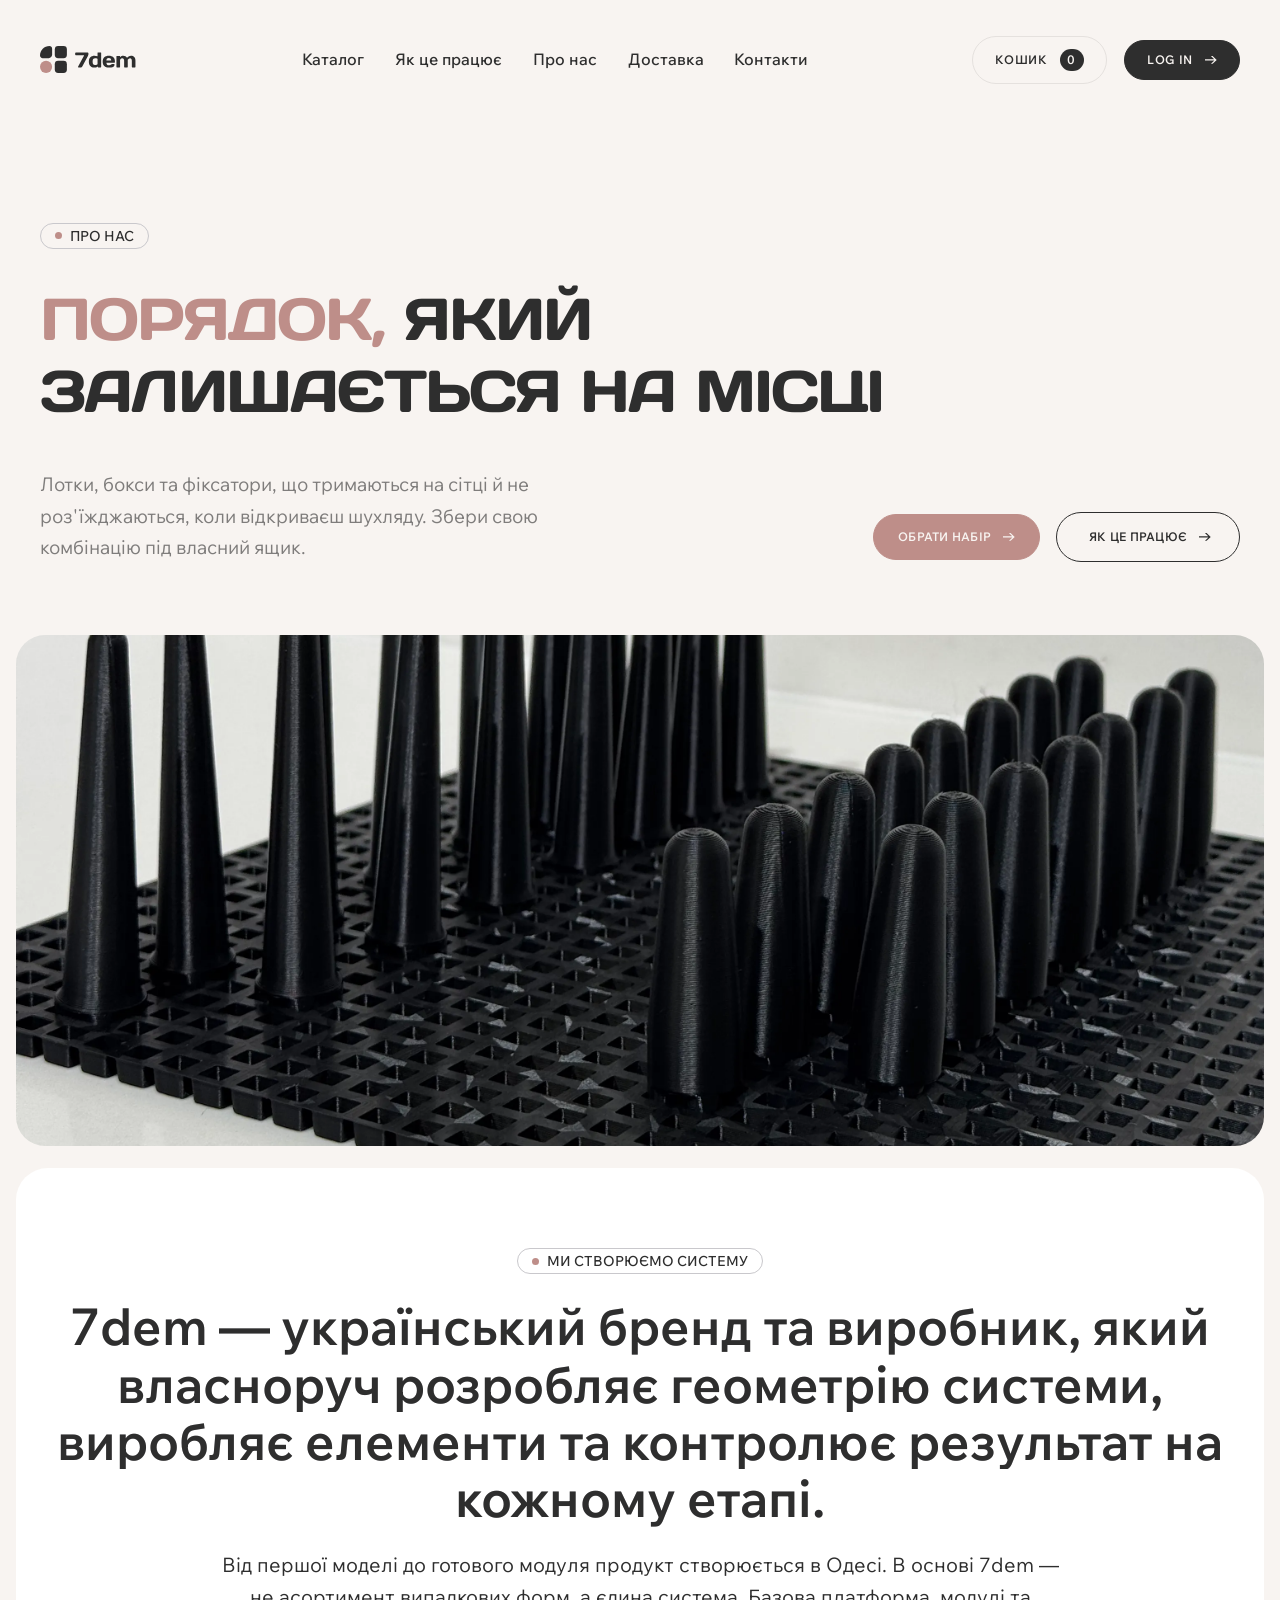
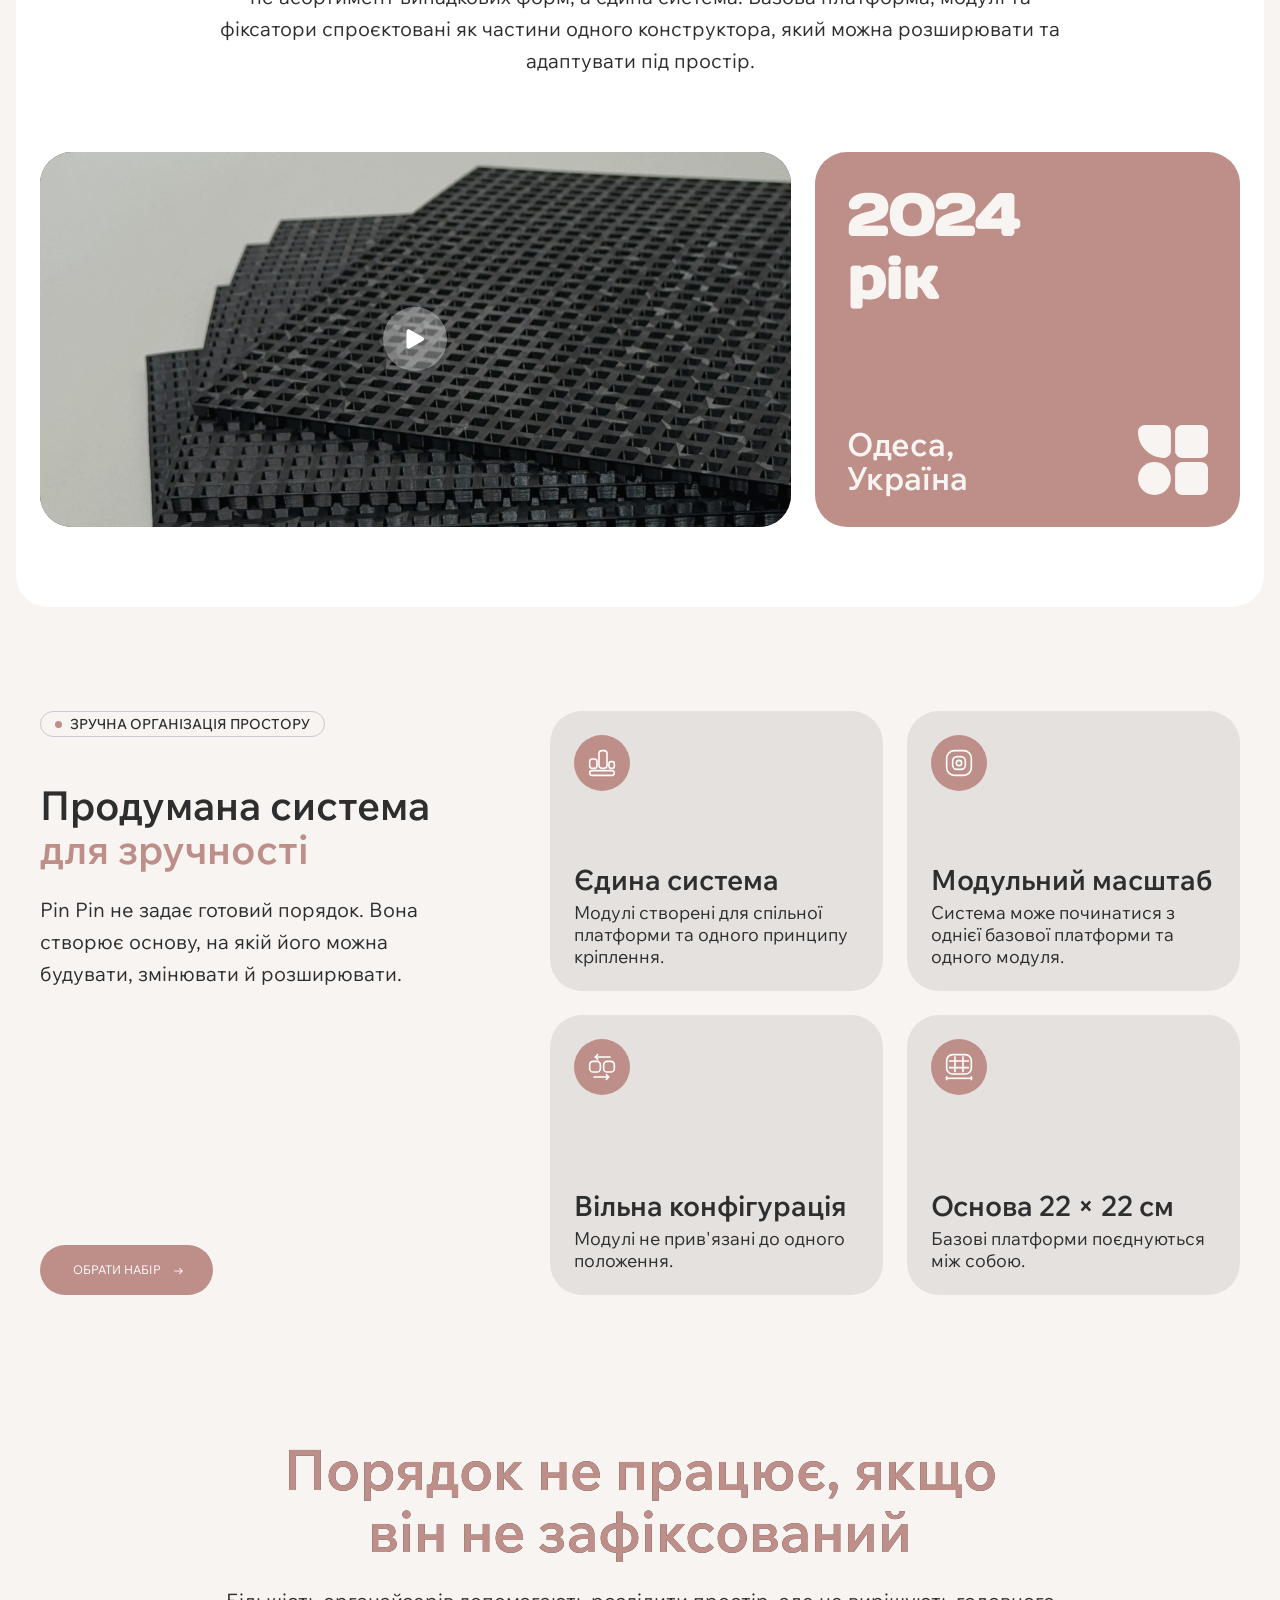
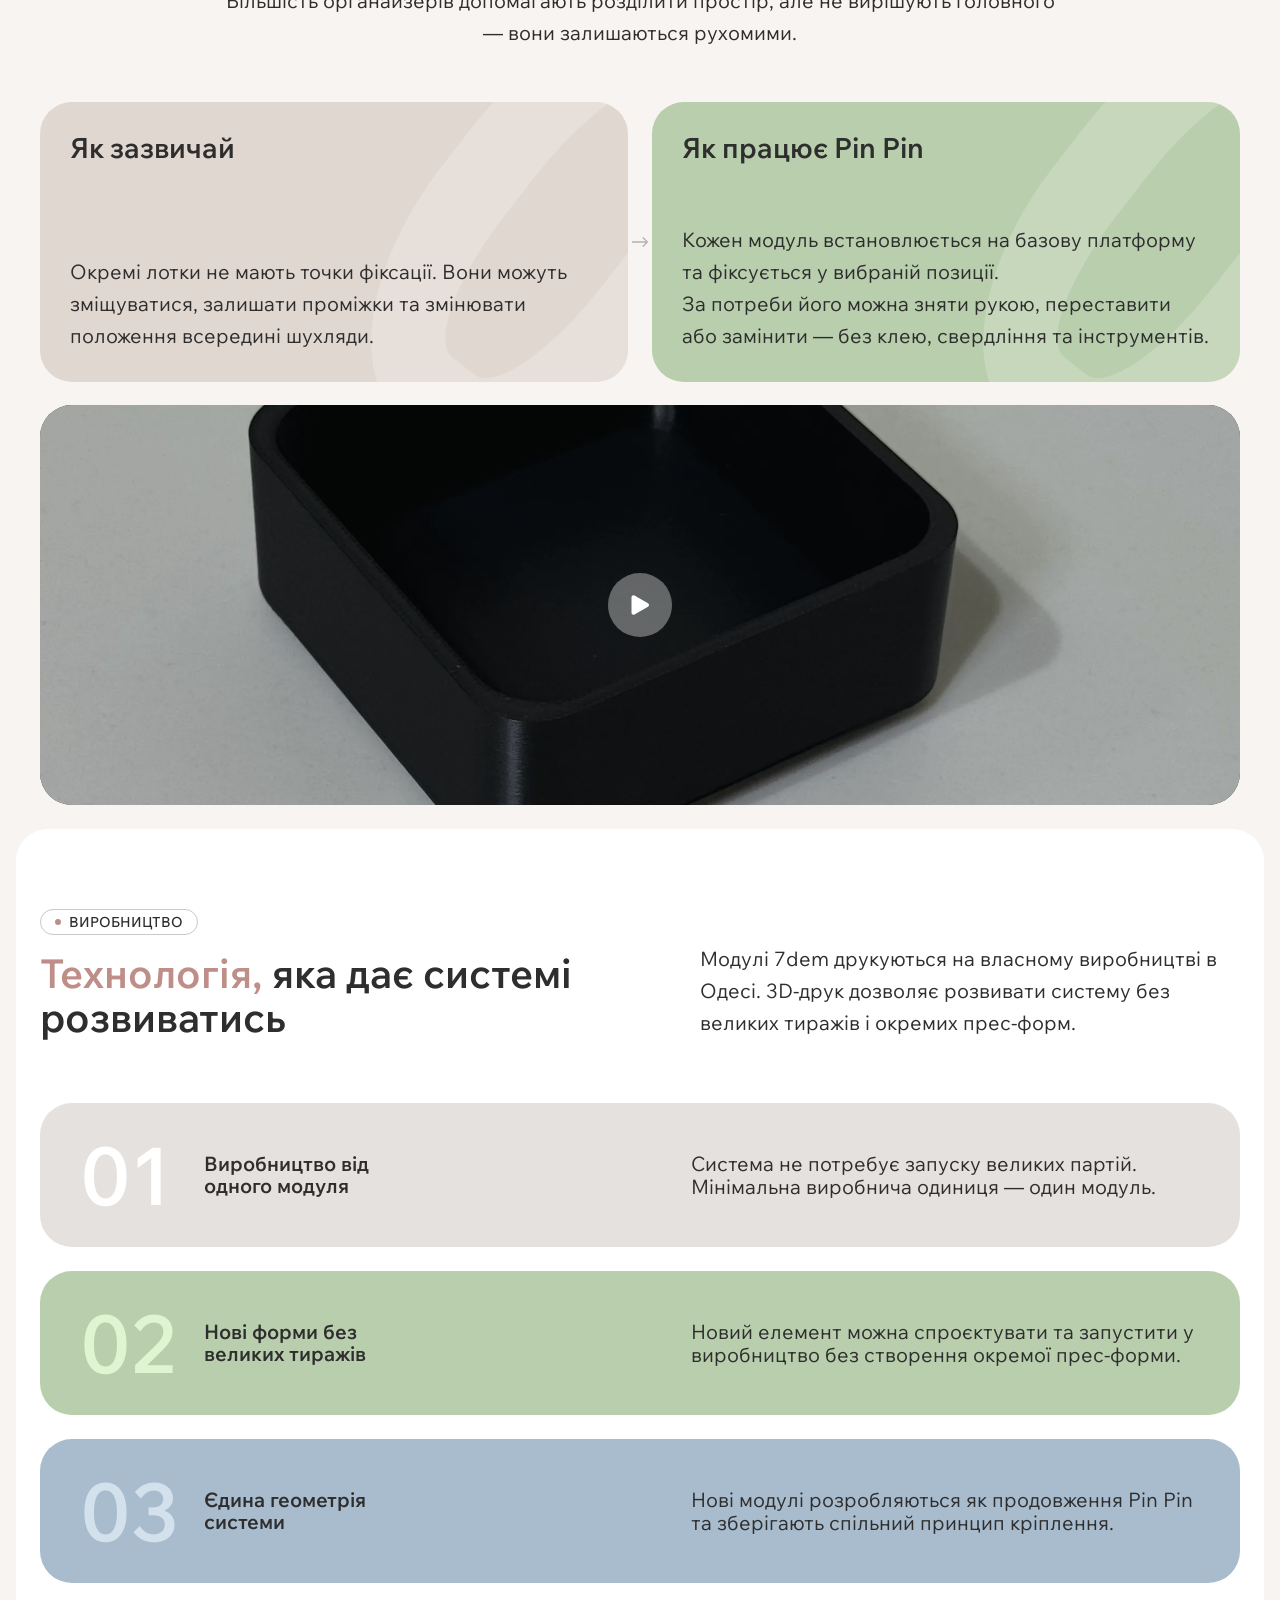
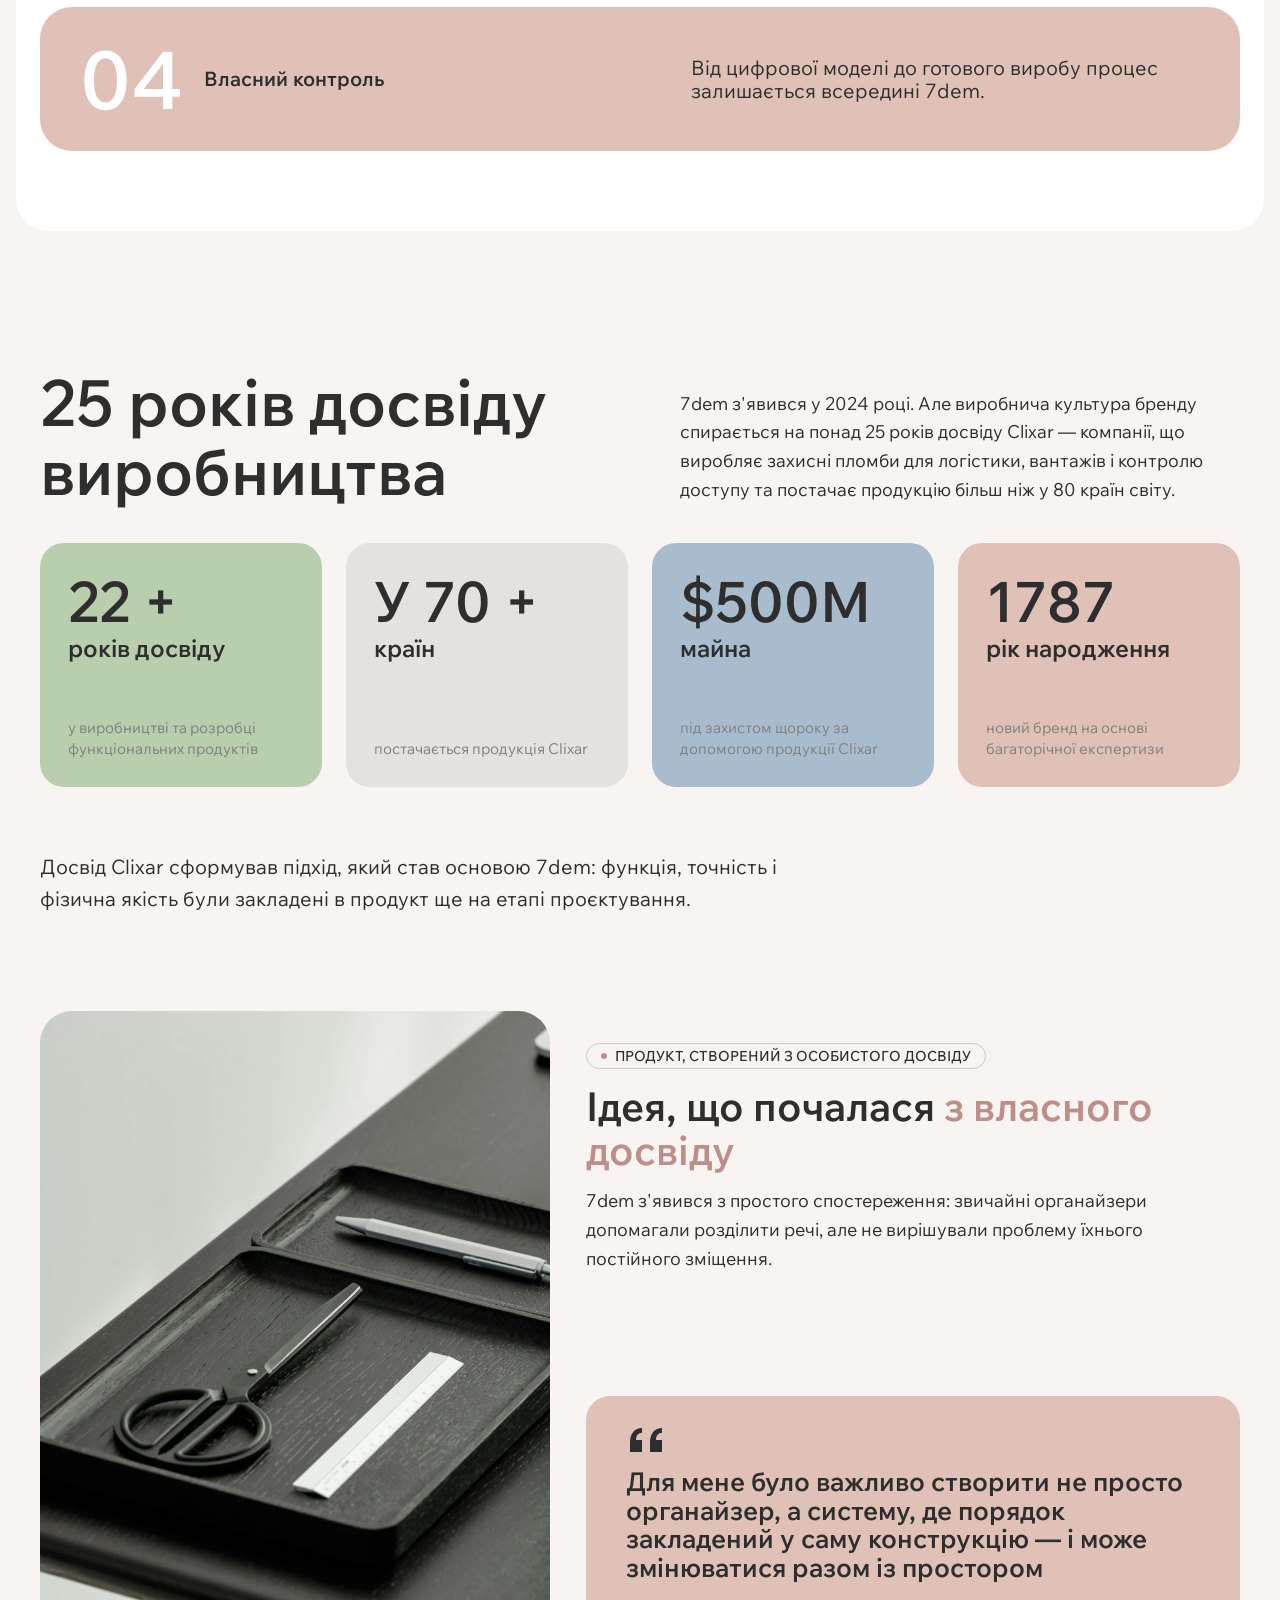
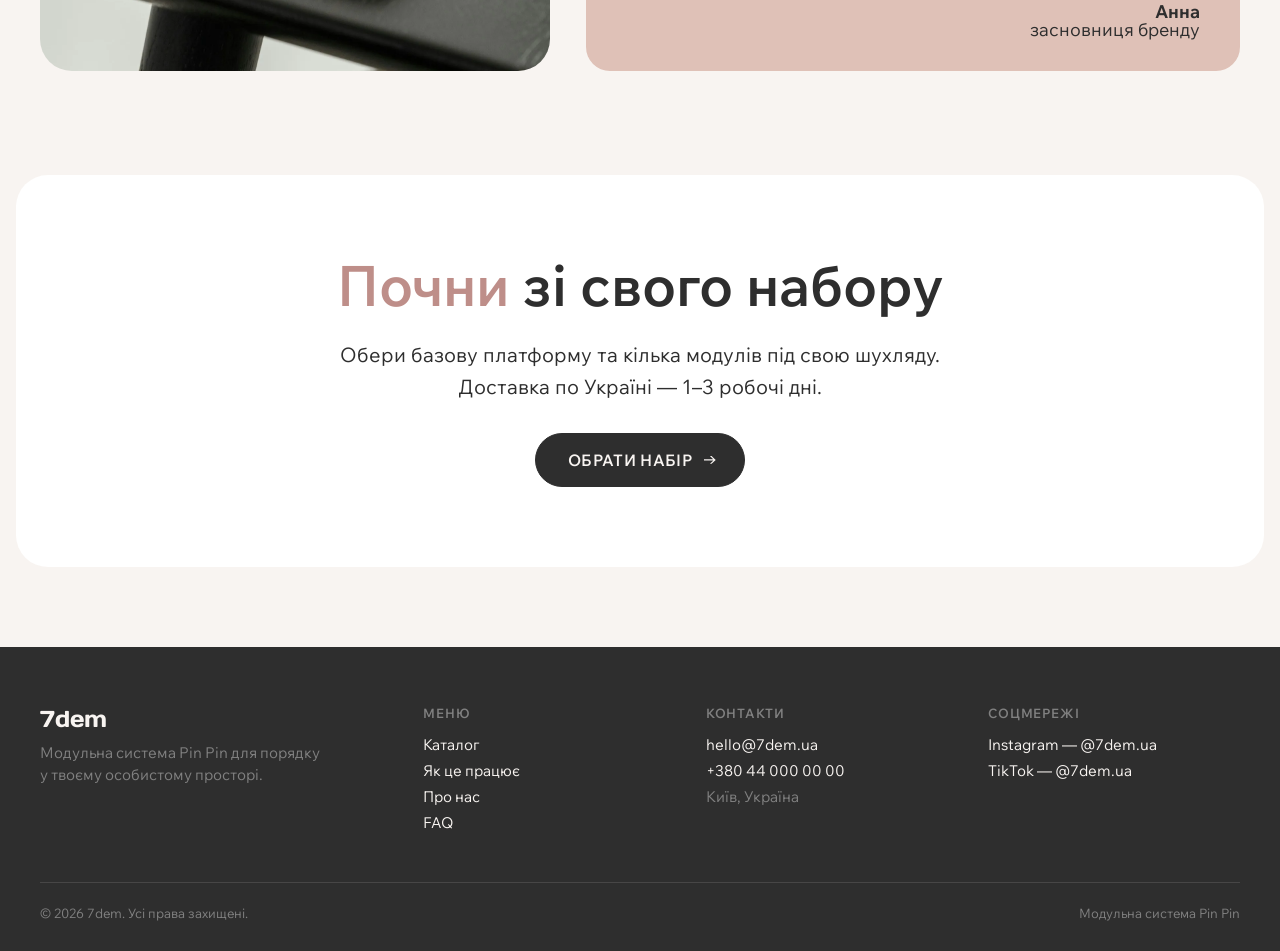
==== about.html @ b87bb5ff "Updates" ====
<!doctype html>
<html lang="uk">
	<head>
		<meta charset="UTF-8">
		<meta name="viewport" content="width=device-width, initial-scale=1.0">
		<link rel="shortcut icon" href="./assets/img/favicon.ico">
		<meta name="description" content="7dem — українська модульна система Pin Pin для порядку в шухлядах. Дізнайся, як ми розробляємо й виробляємо систему в Одесі.">
		<title>Про нас — 7dem</title>
		<script type="module" crossorigin="" src="./js/about.min.js?v=1789382297877"></script>
		<link rel="modulepreload" crossorigin="" href="./js/common.min.js?v=1789382297877">
		<link rel="modulepreload" crossorigin="" href="./js/main.min.js?v=1789382297877">
		<link rel="modulepreload" crossorigin="" href="./js/settext.min.js?v=1789382297877">
		<link rel="stylesheet" crossorigin="" href="./css/common.min.css?v=1789382297877">
		<link rel="stylesheet" crossorigin="" href="./css/main.min.css?v=1789382297877">
		<link rel="stylesheet" crossorigin="" href="./css/settext.min.css?v=1789382297877">
		<link rel="stylesheet" crossorigin="" href="./css/about.min.css?v=1789382297877">
		<link rel="stylesheet" crossorigin="" href="./css/tabletext.min.css?v=1789382297877">
	</head>
	<body>
		<div class="wrapper">
			<header data-fls-header="" data-fls-header-scroll="" class="header">
				<div class="header__container">
					<div class="header__content">
						<a href="#" class="header__logo">
							<img src="./assets/img/logo.svg" alt="logo">
						</a>
						<div class="header__menu menu">
							<nav class="menu__body">
								<ul class="menu__list">
									<li class="menu__item">
										<a href="cataloge.html" class="menu__link">Каталог</a>
									</li>
									<li class="menu__item">
										<a href="#" class="menu__link">Як це працює</a>
									</li>
									<li class="menu__item">
										<a href="about.html" class="menu__link">Про нас</a>
									</li>
									<li class="menu__item">
										<a href="#" class="menu__link">Доставка</a>
									</li>
									<li class="menu__item">
										<a href="#" class="menu__link">Контакти</a>
									</li>
								</ul>
								<div class="menu__actions-mob"></div>
							</nav>
						</div>
						<!--
<fetch url="@components/layout/menu/menu.json">
<each loop='item in response'>
</each>
</fetch>
-->
						<div class="header__actions">
							<button data-fls-dynamic=".menu__actions-mob, 768" data-fls-button="" type="button" class="header__button button button--padding-one button--border-color-two">
								Кошик
								<span>0</span>
							</button>
							<button data-fls-dynamic=".menu__actions-mob, 768" data-fls-button="" type="button" class="header__button button button--padding-one button--border-color-one button--background-black">
								log
					in
								<svg aria-hidden="true" viewbox="0 0 12 8" xmlns="http://www.w3.org/2000/svg">
									<path d="M7.60003 7.87195H5.93602L9.96803 3.93595L5.93602 -5.19753e-05H7.60003L11.696 3.93595L7.60003 7.87195ZM10.208 4.51195H2.44379e-05V3.35995H10.208V4.51195Z"></path>
								</svg>
							</button>
							<button type="button" data-fls-menu="" class="menu__icon icon-menu">
								<span></span>
							</button>
						</div>
					</div>
				</div>
			</header>
			<main class="page">
				<div data-fls-about="" class="about">
					<!-- Shopify: src/shopify/relax-theme/sections/abouthero.liquid (стилі й JS спільні — підключені в theme.js). Змінюєш розмітку тут — онови й там -->
					<section data-fls-abouthero="" class="abouthero">
						<div class="abouthero__container">
							<div data-fls-tabletext="" class="tabletext">Про нас</div>
							<h1 class="abouthero__title">
								<mark class="abouthero__highlight">Порядок,</mark>
								який
								<br>
								залишається на місці
							</h1>
							<p class="abouthero__text">
								Лотки, бокси та фіксатори, що тримаються на сітці й не роз'їжджаються, коли відкриваєш шухляду. Збери
			свою комбінацію під власний ящик.
							</p>
							<div class="abouthero__buttons">
								<a href="#" class="abouthero__button abouthero__button--primary button button--padding-three button--border-color-three button--background-lightred">
									Обрати набір
									<svg aria-hidden="true" width="12" height="8" viewbox="0 0 12 8" fill="none" xmlns="http://www.w3.org/2000/svg">
										<path d="M7.60003 7.87195H5.93602L9.96803 3.93595L5.93602 -5.19753e-05H7.60003L11.696 3.93595L7.60003 7.87195ZM10.208 4.51195H2.44379e-05V3.35995H10.208V4.51195Z" fill="#F8F4F1"></path>
									</svg>
								</a>
								<a href="#systemcompare" class="abouthero__button button button--padding-two button--border-color-one">
									Як це працює
									<svg aria-hidden="true" width="12" height="8" viewbox="0 0 12 8" fill="none" xmlns="http://www.w3.org/2000/svg">
										<path d="M7.60003 7.87195H5.93602L9.96803 3.93595L5.93602 -5.19753e-05H7.60003L11.696 3.93595L7.60003 7.87195ZM10.208 4.51195H2.44379e-05V3.35995H10.208V4.51195Z" fill="#2e2e2e"></path>
									</svg>
								</a>
							</div>
						</div>
						<div class="abouthero__media">
							<picture>
								<source media="(max-width: 600px)" srcset="./assets/img/IMG_9855-600.webp" type="image/webp">
								<source media="(max-width: 1200px)" srcset="./assets/img/IMG_9855-1200.webp" type="image/webp">
								<img alt="Базова платформа Pin Pin зі штирями" class="abouthero__image" width="1920" height="820" src="./assets/img/IMG_9855.webp">
							</picture>
						</div>
					</section>
					<!-- Shopify: src/shopify/relax-theme/sections/companyintro.liquid (стилі й JS спільні — підключені в theme.js). Змінюєш розмітку тут — онови й там -->
					<section data-fls-companyintro="" class="companyintro">
						<div class="companyintro__container">
							<div class="companyintro__card">
								<div data-fls-tabletext="" class="tabletext">Ми створюємо систему</div>
								<h2 class="companyintro__title" data-fls-textreveal="" data-fls-watcher="" data-fls-watcher-once="" data-fls-watcher-threshold="0.3">
									7dem — український бренд та виробник, який
									<span class="companyintro__muted">
										власноруч розробляє геометрію системи, виробляє елементи та
					контролює результат на кожному етапі.
									</span>
								</h2>
								<p class="companyintro__text">
									Від першої моделі до готового модуля продукт створюється в Одесі. В основі 7dem — не асортимент
				випадкових форм, а єдина система. Базова платформа, модулі та фіксатори спроєктовані як частини
				одного конструктора, який можна розширювати та адаптувати під простір.
								</p>
								<div class="companyintro__media">
									<!-- TODO: тимчасове фото-заглушка замість відео виробництва — заміни src на постер реального відео, розмітку/JS плеєра додаси окремо -->
									<div class="companyintro__video" data-fls-videofullscreen="">
										<picture>
											<source media="(max-width: 600px)" srcset="./assets/img/IMG_9861-600.webp" type="image/webp">
											<source media="(max-width: 1200px)" srcset="./assets/img/IMG_9861-1200.webp" type="image/webp">
											<img alt="Виробництво модулів Pin Pin" class="companyintro__video-image" src="./assets/img/IMG_9861.webp">
										</picture>
										<button type="button" class="companyintro__play" aria-label="Відтворити відео">
											<svg width="18" height="20" viewbox="0 0 18 20" fill="none" xmlns="http://www.w3.org/2000/svg">
												<path d="M17 8.26795C18.3333 9.03775 18.3333 10.9623 17 11.7321L3.5 19.5263C2.16667 20.2961 0.5 19.3338 0.5 17.7942L0.5 2.20577C0.5 0.666224 2.16667 -0.296101 3.5 0.473674L17 8.26795Z" fill="currentColor"></path>
											</svg>
										</button>
									</div>
									<div class="companyintro__badge">
										<strong class="companyintro__year">
											2024
											<br>
											рік
										</strong>
										<span class="companyintro__place">
											Одеса,
											<br>
											Україна
										</span>
										<svg class="companyintro__logo" width="70" height="70" viewbox="0 0 70 70" fill="none" xmlns="http://www.w3.org/2000/svg">
											<g clip-path="url(#clip0_168_724)">
												<path d="M6.89394 0H25.9848C27.8132 0 29.5667 0.726324 30.8596 2.01919C32.1525 3.31205 32.8788 5.06555 32.8788 6.89394V25.9848C32.8788 27.8132 32.1525 29.5667 30.8596 30.8596C29.5667 32.1525 27.8132 32.8788 25.9848 32.8788C19.0932 32.8788 12.4839 30.1411 7.61079 25.268C2.73768 20.3949 0 13.7856 0 6.89394C0 5.06555 0.726324 3.31205 2.01919 2.01919C3.31205 0.726324 5.06555 0 6.89394 0Z" fill="#F8F4F1"></path>
												<path d="M63.1061 0H44.0152C40.2077 0 37.1212 3.08652 37.1212 6.89394V25.9848C37.1212 29.7923 40.2077 32.8788 44.0152 32.8788H63.1061C66.9135 32.8788 70 29.7923 70 25.9848V6.89394C70 3.08652 66.9135 0 63.1061 0Z" fill="#F8F4F1"></path>
												<path d="M63.1061 37.1212H44.0152C40.2077 37.1212 37.1212 40.2077 37.1212 44.0152V63.1061C37.1212 66.9135 40.2077 70 44.0152 70H63.1061C66.9135 70 70 66.9135 70 63.1061V44.0152C70 40.2077 66.9135 37.1212 63.1061 37.1212Z" fill="#F8F4F1"></path>
												<path d="M16.4394 70C25.5186 70 32.8788 62.6398 32.8788 53.5606C32.8788 44.4814 25.5186 37.1212 16.4394 37.1212C7.36017 37.1212 0 44.4814 0 53.5606C0 62.6398 7.36017 70 16.4394 70Z" fill="#F8F4F1"></path>
											</g>
											<defs>
												<clipPath id="clip0_168_724">
													<rect width="70" height="70" fill="white"></rect>
												</clipPath>
											</defs>
										</svg>
									</div>
								</div>
							</div>
						</div>
					</section>
					<!-- Shopify: src/shopify/relax-theme/sections/aboutfeatures.liquid (стилі й JS спільні — підключені в theme.js). Змінюєш розмітку тут — онови й там -->
					<section data-fls-aboutfeatures="" class="aboutfeatures">
						<div class="aboutfeatures__container">
							<div class="aboutfeatures__head">
								<div data-fls-tabletext="" class="tabletext">Зручна організація простору</div>
								<h2 class="aboutfeatures__title">
									Продумана система
									<mark class="aboutfeatures__highlight">для зручності</mark>
								</h2>
								<p class="aboutfeatures__text">
									Pin Pin не задає готовий порядок. Вона створює основу, на якій його можна будувати, змінювати й
				розширювати.
								</p>
								<a href="#" class="aboutfeatures__button button button--padding-two">
									Обрати набір
									<span aria-hidden="true">→</span>
								</a>
							</div>
							<ul class="aboutfeatures__grid">
								<li class="aboutfeatures__card">
									<span class="aboutfeatures__icon" aria-hidden="true">
										<svg width="40" height="40" viewbox="0 0 40 40" fill="none" xmlns="http://www.w3.org/2000/svg">
											<path d="M10.4167 15H7.91667C6.07572 15 4.58334 16.4924 4.58334 18.3333V23.3333C4.58334 25.1743 6.07572 26.6667 7.91667 26.6667H10.4167C12.2576 26.6667 13.75 25.1743 13.75 23.3333V18.3333C13.75 16.4924 12.2576 15 10.4167 15Z" stroke="black" stroke-width="2" stroke-linejoin="round"></path>
											<path d="M22.5 4.58337H20C17.9289 4.58337 16.25 6.26231 16.25 8.33337V22.9167C16.25 24.9878 17.9289 26.6667 20 26.6667H22.5C24.5711 26.6667 26.25 24.9878 26.25 22.9167V8.33337C26.25 6.26231 24.5711 4.58337 22.5 4.58337Z" stroke="black" stroke-width="2" stroke-linejoin="round"></path>
											<path d="M32.9167 18.3334H31.25C29.8693 18.3334 28.75 19.4527 28.75 20.8334V24.1667C28.75 25.5474 29.8693 26.6667 31.25 26.6667H32.9167C34.2974 26.6667 35.4167 25.5474 35.4167 24.1667V20.8334C35.4167 19.4527 34.2974 18.3334 32.9167 18.3334Z" stroke="black" stroke-width="2" stroke-linejoin="round"></path>
											<path d="M32.5 29.5834H7.5C5.88917 29.5834 4.58334 30.8892 4.58334 32.5C4.58334 34.1109 5.88917 35.4167 7.5 35.4167H32.5C34.1108 35.4167 35.4167 34.1109 35.4167 32.5C35.4167 30.8892 34.1108 29.5834 32.5 29.5834Z" stroke="#BE8E89" stroke-width="2" stroke-linejoin="round"></path>
										</svg>
									</span>
									<h3 class="aboutfeatures__name">Єдина система</h3>
									<p class="aboutfeatures__desc">Модулі створені для спільної платформи та одного принципу кріплення.</p>
								</li>
								<li class="aboutfeatures__card">
									<span class="aboutfeatures__icon" aria-hidden="true">
										<svg width="40" height="40" viewbox="0 0 40 40" fill="none" xmlns="http://www.w3.org/2000/svg">
											<path d="M25.8333 4.58337H14.1667C8.87395 4.58337 4.58334 8.87398 4.58334 14.1667V25.8334C4.58334 31.1261 8.87395 35.4167 14.1667 35.4167H25.8333C31.1261 35.4167 35.4167 31.1261 35.4167 25.8334V14.1667C35.4167 8.87398 31.1261 4.58337 25.8333 4.58337Z" stroke="white" stroke-width="2" stroke-linejoin="round"></path>
											<path d="M22.5 12.0834H17.5C14.5085 12.0834 12.0833 14.5085 12.0833 17.5V22.5C12.0833 25.4916 14.5085 27.9167 17.5 27.9167H22.5C25.4916 27.9167 27.9167 25.4916 27.9167 22.5V17.5C27.9167 14.5085 25.4916 12.0834 22.5 12.0834Z" stroke="white" stroke-width="2" stroke-linejoin="round"></path>
											<path d="M20 23.3333C21.8409 23.3333 23.3333 21.8409 23.3333 20C23.3333 18.159 21.8409 16.6666 20 16.6666C18.159 16.6666 16.6667 18.159 16.6667 20C16.6667 21.8409 18.159 23.3333 20 23.3333Z" stroke="black" stroke-width="2" stroke-linejoin="round"></path>
										</svg>
									</span>
									<h3 class="aboutfeatures__name">Модульний масштаб</h3>
									<p class="aboutfeatures__desc">Система може починатися з однієї базової платформи та одного модуля.</p>
								</li>
								<li class="aboutfeatures__card">
									<span class="aboutfeatures__icon" aria-hidden="true">
										<svg width="40" height="40" viewbox="0 0 40 40" fill="none" xmlns="http://www.w3.org/2000/svg">
											<path d="M13.75 12.9166H8.75C6.44882 12.9166 4.58334 14.7821 4.58334 17.0833V22.0833C4.58334 24.3845 6.44882 26.25 8.75 26.25H13.75C16.0512 26.25 17.9167 24.3845 17.9167 22.0833V17.0833C17.9167 14.7821 16.0512 12.9166 13.75 12.9166Z" stroke="black" stroke-width="2" stroke-linejoin="round"></path>
											<path d="M31.25 12.9166H26.25C23.9488 12.9166 22.0833 14.7821 22.0833 17.0833V22.0833C22.0833 24.3845 23.9488 26.25 26.25 26.25H31.25C33.5512 26.25 35.4167 24.3845 35.4167 22.0833V17.0833C35.4167 14.7821 33.5512 12.9166 31.25 12.9166Z" stroke="white" stroke-width="2" stroke-linejoin="round"></path>
											<path d="M30 7.5H11.6667" stroke="black" stroke-width="2" stroke-linecap="round" stroke-linejoin="round"></path>
											<path d="M14.5833 4.58337L11.6667 7.50004L14.5833 10.4167" stroke="black" stroke-width="2" stroke-linecap="round" stroke-linejoin="round"></path>
											<path d="M10 32.5H28.3333" stroke="white" stroke-width="2" stroke-linecap="round" stroke-linejoin="round"></path>
											<path d="M25.4167 29.5834L28.3333 32.5L25.4167 35.4167" stroke="white" stroke-width="2" stroke-linecap="round" stroke-linejoin="round"></path>
										</svg>
									</span>
									<h3 class="aboutfeatures__name">Вільна конфігурація</h3>
									<p class="aboutfeatures__desc">Модулі не прив'язані до одного положення.</p>
								</li>
								<li class="aboutfeatures__card">
									<span class="aboutfeatures__icon" aria-hidden="true">
										<svg width="40" height="40" viewbox="0 0 40 40" fill="none" xmlns="http://www.w3.org/2000/svg">
											<path d="M27.9167 4.58337H12.0833C7.94121 4.58337 4.58334 7.94124 4.58334 12.0834V21.25C4.58334 25.3922 7.94121 28.75 12.0833 28.75H27.9167C32.0588 28.75 35.4167 25.3922 35.4167 21.25V12.0834C35.4167 7.94124 32.0588 4.58337 27.9167 4.58337Z" stroke="white" stroke-width="2" stroke-linejoin="round"></path>
											<path d="M15 6.66663V26.6666M25 6.66663V26.6666" stroke="white" stroke-width="2" stroke-linejoin="round"></path>
											<path d="M7.5 12.5H32.5M7.5 20.8333H32.5" stroke="white" stroke-width="2" stroke-linejoin="round"></path>
											<path d="M3.33334 34.1666H36.6667" stroke="black" stroke-width="2" stroke-linejoin="round"></path>
											<path d="M4.58334 31.6666V36.6666M35.4167 31.6666V36.6666" stroke="black" stroke-width="2" stroke-linejoin="round"></path>
										</svg>
									</span>
									<h3 class="aboutfeatures__name">Основа 22 × 22 см</h3>
									<p class="aboutfeatures__desc">Базові платформи поєднуються між собою.</p>
								</li>
							</ul>
						</div>
					</section>
					<!-- Shopify: src/shopify/relax-theme/sections/systemcompare.liquid (стилі й JS спільні — підключені в theme.js). Змінюєш розмітку тут — онови й там -->
					<section data-fls-systemcompare="" class="systemcompare" id="systemcompare">
						<div class="systemcompare__container">
							<h2 class="systemcompare__title" data-fls-textreveal="" data-fls-watcher="" data-fls-watcher-once="" data-fls-watcher-threshold="0.3">
								<mark class="systemcompare__highlight">Порядок не</mark>
								працює, якщо
								<br>
								він не зафіксований
							</h2>
							<p class="systemcompare__text">
								Більшість органайзерів допомагають розділити простір, але не вирішують головного — вони залишаються
			рухомими.
							</p>
							<div class="systemcompare__compare">
								<div class="systemcompare__item systemcompare__item--before">
									<h3 class="systemcompare__name">Як зазвичай</h3>
									<p class="systemcompare__desc">
										Окремі лотки не мають точки фіксації. Вони можуть зміщуватися, залишати проміжки та змінювати
					положення всередині шухляди.
									</p>
								</div>
								<span class="systemcompare__arrow" aria-hidden="true">
									<svg width="24" height="16" viewbox="0 0 24 16" fill="none" xmlns="http://www.w3.org/2000/svg">
										<path d="M23.7071 8.70711C24.0976 8.31658 24.0976 7.68342 23.7071 7.29289L17.3431 0.928932C16.9526 0.538408 16.3195 0.538408 15.9289 0.928932C15.5384 1.31946 15.5384 1.95262 15.9289 2.34315L21.5858 8L15.9289 13.6569C15.5384 14.0474 15.5384 14.6805 15.9289 15.0711C16.3195 15.4616 16.9526 15.4616 17.3431 15.0711L23.7071 8.70711ZM0 9H23V7H0V9Z" fill="currentColor"></path>
									</svg>
								</span>
								<div class="systemcompare__item systemcompare__item--after">
									<h3 class="systemcompare__name">Як працює Pin Pin</h3>
									<p class="systemcompare__desc">
										Кожен модуль встановлюється на базову платформу та фіксується у вибраній позиції.
										<br>
										За потреби його можна зняти рукою, переставити або замінити — без клею, свердління та
					інструментів.
									</p>
								</div>
							</div>
							<!-- TODO: тимчасове фото-заглушка замість відео монтажу модуля — заміни src на постер реального відео -->
							<div class="systemcompare__video" data-fls-videofullscreen="">
								<picture>
									<source media="(max-width: 600px)" srcset="./assets/img/IMG_9863-600.webp" type="image/webp">
									<source media="(max-width: 1200px)" srcset="./assets/img/IMG_9863-1200.webp" type="image/webp">
									<img alt="Монтаж модуля Pin Pin" class="systemcompare__video-image" src="./assets/img/IMG_9863.webp">
								</picture>
								<button type="button" class="systemcompare__play" aria-label="Відтворити відео">
									<svg width="18" height="20" viewbox="0 0 18 20" fill="none" xmlns="http://www.w3.org/2000/svg">
										<path d="M17 8.26795C18.3333 9.03775 18.3333 10.9623 17 11.7321L3.5 19.5263C2.16667 20.2961 0.5 19.3338 0.5 17.7942L0.5 2.20577C0.5 0.666224 2.16667 -0.296101 3.5 0.473674L17 8.26795Z" fill="currentColor"></path>
									</svg>
								</button>
							</div>
						</div>
					</section>
					<!-- Shopify: src/shopify/relax-theme/sections/productionsteps.liquid (стилі й JS спільні — підключені в theme.js). Змінюєш розмітку тут — онови й там -->
					<section data-fls-productionsteps="" class="productionsteps">
						<div class="productionsteps__container">
							<div class="productionsteps__card">
								<div class="productionsteps__head">
									<div class="productionsteps__heading">
										<div data-fls-tabletext="" class="tabletext">Виробництво</div>
										<h2 class="productionsteps__title">
											<span class="productionsteps__highlight">Технологія,</span>
											яка дає системі розвиватись
										</h2>
									</div>
									<p class="productionsteps__text">
										Модулі 7dem друкуються на власному виробництві в Одесі. 3D-друк дозволяє розвивати систему без
					великих тиражів і окремих прес-форм.
									</p>
								</div>
								<ul class="productionsteps__list">
									<li class="productionsteps__row productionsteps__row--1">
										<span class="productionsteps__number">01</span>
										<h3 class="productionsteps__name">Виробництво від одного модуля</h3>
										<p class="productionsteps__desc">
											Система не потребує запуску великих партій. Мінімальна виробнича одиниця — один модуль.
										</p>
									</li>
									<li class="productionsteps__row productionsteps__row--2">
										<span class="productionsteps__number">02</span>
										<h3 class="productionsteps__name">Нові форми без великих тиражів</h3>
										<p class="productionsteps__desc">
											Новий елемент можна спроєктувати та запустити у виробництво без створення окремої прес-форми.
										</p>
									</li>
									<li class="productionsteps__row productionsteps__row--3">
										<span class="productionsteps__number">03</span>
										<h3 class="productionsteps__name">Єдина геометрія системи</h3>
										<p class="productionsteps__desc">
											Нові модулі розробляються як продовження Pin Pin та зберігають спільний принцип кріплення.
										</p>
									</li>
									<li class="productionsteps__row productionsteps__row--4">
										<span class="productionsteps__number">04</span>
										<h3 class="productionsteps__name">Власний контроль</h3>
										<p class="productionsteps__desc">Від цифрової моделі до готового виробу процес залишається всередині 7dem.</p>
									</li>
								</ul>
							</div>
						</div>
					</section>
					<!-- Shopify: src/shopify/relax-theme/sections/statsexperience.liquid (стилі й JS спільні — підключені в theme.js). Змінюєш розмітку тут — онови й там -->
					<section data-fls-statsexperience="" class="statsexperience">
						<div class="statsexperience__container">
							<div class="statsexperience__head">
								<h2 class="statsexperience__title">25 років досвіду виробництва</h2>
								<p class="statsexperience__text">
									7dem з'явився у 2024 році. Але виробнича культура бренду спирається на понад 25 років досвіду
				Clixar — компанії, що виробляє захисні пломби для логістики, вантажів і контролю доступу та
				постачає продукцію більш ніж у 80 країн світу.
								</p>
							</div>
							<ul class="statsexperience__grid" data-fls-watcher="" data-fls-watcher-once="">
								<li class="statsexperience__card statsexperience__card--1">
									<strong class="statsexperience__value">
										<span data-fls-digcounter="">25</span>
										+
									</strong>
									<span class="statsexperience__label">років досвіду</span>
									<p class="statsexperience__caption">у виробництві та розробці функціональних продуктів</p>
								</li>
								<li class="statsexperience__card statsexperience__card--2">
									<strong class="statsexperience__value">
										У
										<span data-fls-digcounter="">80</span>
										+
									</strong>
									<span class="statsexperience__label">країн</span>
									<p class="statsexperience__caption">постачається продукція Clixar</p>
								</li>
								<li class="statsexperience__card statsexperience__card--3">
									<strong class="statsexperience__value">$500M</strong>
									<span class="statsexperience__label">майна</span>
									<p class="statsexperience__caption">під захистом щороку за допомогою продукції Clixar</p>
								</li>
								<li class="statsexperience__card statsexperience__card--4">
									<strong class="statsexperience__value">
										<span data-fls-digcounter="">2024</span>
									</strong>
									<span class="statsexperience__label">рік народження</span>
									<p class="statsexperience__caption">новий бренд на основі багаторічної експертизи</p>
								</li>
							</ul>
							<p class="statsexperience__note">
								Досвід Clixar сформував підхід, який став основою 7dem: функція, точність і фізична якість були закладені в продукт ще на етапі проєктування.
							</p>
						</div>
					</section>
					<!-- Shopify: src/shopify/relax-theme/sections/founderstory.liquid (стилі й JS спільні — підключені в theme.js). Змінюєш розмітку тут — онови й там -->
					<section data-fls-founderstory="" class="founderstory">
						<div class="founderstory__container">
							<!-- TODO: тимчасове фото-заглушка — заміни на реальне фото засновниці бренду -->
							<div class="founderstory__photo">
								<picture>
									<source media="(max-width: 600px)" srcset="./assets/img/hero/oakywood-R60vO3uz1gc-unsplash-600.webp" type="image/webp">
									<source media="(max-width: 1200px)" srcset="./assets/img/hero/oakywood-R60vO3uz1gc-unsplash-1200.webp" type="image/webp">
									<img alt="Анна, засновниця бренду 7dem" class="founderstory__image" width="600" height="640" src="./assets/img/hero/oakywood-R60vO3uz1gc-unsplash.webp">
								</picture>
							</div>
							<div class="founderstory__content">
								<div data-fls-tabletext="" class="tabletext">Продукт, створений з особистого досвіду</div>
								<h2 class="founderstory__title">
									Ідея, що почалася
									<mark class="founderstory__highlight">з власного досвіду</mark>
								</h2>
								<p class="founderstory__text">
									7dem з'явився з простого спостереження: звичайні органайзери допомагали розділити речі, але не
				вирішували проблему їхнього постійного зміщення.
								</p>
								<blockquote class="founderstory__quote">
									<svg class="founderstory__quote-mark" aria-hidden="true" width="32" height="24" viewbox="0 0 32 24" fill="none" xmlns="http://www.w3.org/2000/svg">
										<path d="M0 24V14.4C0 9.86667 1.06667 6.4 3.2 4C5.33333 1.33333 8.26667 0 12 0V4.8C10.1333 4.8 8.66667 5.46667 7.6 6.8C6.53333 8.13333 6 9.86667 6 12H12V24H0ZM20 24V14.4C20 9.86667 21.0667 6.4 23.2 4C25.3333 1.33333 28.2667 0 32 0V4.8C30.1333 4.8 28.6667 5.46667 27.6 6.8C26.5333 8.13333 26 9.86667 26 12H32V24H20Z" fill="currentColor"></path>
									</svg>
									<p class="founderstory__quote-text">
										Для мене було важливо створити не просто органайзер, а систему, де порядок закладений у саму
					конструкцію — і може змінюватися разом із простором
									</p>
									<footer class="founderstory__quote-author">
										<strong>Анна</strong>
										<span>засновниця бренду</span>
									</footer>
								</blockquote>
							</div>
						</div>
					</section>
					<section data-fls-settext="" class="settext">
						<div class="settext__container">
							<h2 class="settext__title">
								<mark class="settext__highlight">Почни</mark>
								зі свого набору
							</h2>
							<p class="settext__text">
								Обери базову платформу та кілька модулів під свою шухляду.
								<br>
								Доставка по Україні — 1–3 робочі дні.
							</p>
							<a href="#" class="settext__button button button--padding-two button--background-black button--border-color-one">
								Обрати набір
								<svg aria-hidden="true" width="12" height="8" viewbox="0 0 12 8" fill="none" xmlns="http://www.w3.org/2000/svg">
									<path d="M7.60003 7.87195H5.93602L9.96803 3.93595L5.93602 -5.19753e-05H7.60003L11.696 3.93595L7.60003 7.87195ZM10.208 4.51195H2.44379e-05V3.35995H10.208V4.51195Z" fill="#F8F4F1"></path>
								</svg>
							</a>
						</div>
					</section>
				</div>
			</main>
			<footer data-fls-footer="" class="footer">
				<div class="footer__container">
					<div class="footer__top">
						<div class="footer__brand">
							<a href="#" class="footer__logo">7dem</a>
							<p class="footer__tagline">
								Модульна система Pin Pin для порядку
								<br>
								у твоєму особистому просторі.
							</p>
						</div>
						<div class="footer__col">
							<span class="footer__heading">Меню</span>
							<ul class="footer__list">
								<li>
									<a href="#" class="footer__link">Каталог</a>
								</li>
								<li>
									<a href="#" class="footer__link">Як це працює</a>
								</li>
								<li>
									<a href="#" class="footer__link">Про нас</a>
								</li>
								<li>
									<a href="#" class="footer__link">FAQ</a>
								</li>
							</ul>
						</div>
						<div class="footer__col">
							<span class="footer__heading">Контакти</span>
							<ul class="footer__list">
								<li>
									<a href="mailto:hello@7dem.ua" class="footer__link">hello@7dem.ua</a>
								</li>
								<li>
									<a href="tel:+380440000000" class="footer__link">+380 44 000 00 00</a>
								</li>
								<li>
									<span class="footer__link footer__link--static">Київ, Україна</span>
								</li>
							</ul>
						</div>
						<div class="footer__col">
							<span class="footer__heading">Соцмережі</span>
							<ul class="footer__list">
								<li>
									<a href="#" class="footer__link">Instagram — @7dem.ua</a>
								</li>
								<li>
									<a href="#" class="footer__link">TikTok — @7dem.ua</a>
								</li>
							</ul>
						</div>
					</div>
					<div class="footer__bottom">
						<span class="footer__copy">© 2026 7dem. Усі права захищені.</span>
						<span class="footer__note">Модульна система Pin Pin</span>
					</div>
				</div>
			</footer>
		</div>
	</body>
</html>
---- css/common.min.css ----
.button{display:inline-flex;border-radius:62.4375rem;border-color:transparent;border-style:solid;border-width:.09375rem;transition:all .3s;background:transparent;column-gap:.75rem}.button svg{align-self:center;width:.75rem;height:.5rem;fill:none}.button svg path{fill:var(--main-color)}.button--fw{width:100%}.button--padding-one{padding-inline:1.375rem;padding-block:.75rem}.button--padding-two{padding-block:1.125rem;padding-left:2rem;padding-right:1.75rem}.button--padding-three{padding-inline:1.5rem;padding-block:1rem}.button--border-color-one{border-color:var(--main-color)}.button--border-color-two{border-color:var(--color-hairline)}.button--border-color-three{border-color:#be8e89}.button--background-black{background:var(--main-color);color:var(--color-bone)}.button--background-black svg path{fill:var(--color-bone)}.button--background-lightred{background:#be8e89;color:var(--color-bone)}.button--background-lightred svg path{fill:var(--color-bone)}@media (any-hover:hover){.button:hover{background:var(--main-color);color:var(--color-bone)}.button:hover svg path{fill:var(--color-bone)}}@media (any-hover:hover),(pointer:fine){html:not([data-fls-touch]) .button--background-black:hover{background:transparent;color:var(--main-color)}html:not([data-fls-touch]) .button--background-black:hover svg path{fill:var(--main-color)}html:not([data-fls-touch]) .button--background-lightred:hover{background:transparent;color:var(--main-color)}html:not([data-fls-touch]) .button--background-lightred:hover svg path{fill:var(--main-color)}}
---- css/main.min.css ----
@import url("https://fonts.googleapis.com/css2?family=Wix%20Madefor%20Text:wght@400;500;600;700&display=swap");@import url("https://fonts.googleapis.com/css2?family=Days%20One:wght@400&display=swap");*{padding:0;margin:0;border:0}*,:after,:before{box-sizing:border-box}:after,:before{display:inline-block}body,html{height:100%}body{line-height:1;scrollbar-gutter:stable;-ms-text-size-adjust:100%;-moz-text-size-adjust:100%;-webkit-text-size-adjust:100%;-webkit-font-smoothing:antialiased;-moz-osx-font-smoothing:grayscale}button,input,textarea{font-family:inherit;font-size:inherit;line-height:inherit;color:inherit;background-color:transparent}input,textarea{width:100%}label{display:inline-block}button,option,select{cursor:pointer}a{display:inline-block;color:inherit;text-decoration:none}li{list-style:none}img{max-width:100%;height:auto;vertical-align:middle}h1,h2,h3,h4,h5,h6{font-weight:inherit;font-size:inherit}address{font-style:normal}:root{--font-family:"Wix Madefor Text", sans-serif;--font-size:1rem;--main-color:#2e2e2e;--color-bone:#f8f4f1;--color-blush:#dfc1b7;--color-clay:#cfa897;--color-rose:#be8e89;--color-white:#fff;--color-ink-muted:#7f7d7c;--color-ink-muted-two:gray;--color-hairline:#e5e1de;--color-sage:#88ceac;--color-sagetwo:#b8ceac;--color-sky:#a8bcce;--color-coral:#e8b4b0}body{color:var(--main-color);font-family:var(--font-family);font-size:var(--font-size);min-width:20rem}[data-fls-scrolllock] body{overflow:hidden;touch-action:none;overscroll-behavior:none}.wrapper{min-height:100%;display:flex;flex-direction:column;overflow:clip}.wrapper>main{flex:1 1 auto}.wrapper>*{min-width:0}[class*=__container]{max-width:76.875rem}[class*=__container--eight],[class*=__container--five],[class*=__container--four],[class*=__container--nine],[class*=__container--seven],[class*=__container--six],[class*=__container--three],[class*=__container--two],[class*=__container]{margin:0 auto;padding-left:.9375rem;padding-right:.9375rem}[class*=__container--two]{max-width:57.1875rem}[class*=__container--three]{max-width:77.875rem}[class*=__container--four]{max-width:76.8125rem}[class*=__container--five]{max-width:77.125rem}[class*=__container--six]{max-width:85.414375rem}[class*=__container--seven]{max-width:58.125rem}[class*=__container--eight]{max-width:85.875rem}[class*=__container--nine]{max-width:78.125rem}.menu__list{display:flex;align-items:center;flex-wrap:wrap;row-gap:.1875rem}.menu__link{font-weight:500;line-height:1;transition:all .3s;padding-top:.3125rem;padding-bottom:.3125rem}.icon-menu{display:none}.header{position:fixed;top:0;left:0;width:100%;z-index:50;background:#fff}.header__content{display:flex;justify-content:space-between;align-items:center;min-height:8rem;transition:min-height .3s;column-gap:.75rem}.header__logo{position:relative;z-index:2;max-width:6.5rem}.header__actions{display:flex;align-items:center;column-gap:1.1875rem}.header__button{font-weight:600;line-height:1.2;letter-spacing:.06em;text-transform:uppercase;align-items:center}.header__button span{display:grid;justify-content:center;align-items:center;padding-block:.21875rem;padding-inline:.46875rem;border-radius:62.4375rem;background:#2e2e2e;color:var(--color-bone);transition:all .3s;font-weight:600;font-size:.75rem}[data-fls-header-scroll].--header-scroll .header__content{min-height:5rem}[data-fls-header-scroll-show].--header-scroll{transition:translate .3s;translate:0 -100%}[data-fls-header-scroll-show].--header-show{translate:0 0}.footer{background:var(--main-color);color:var(--color-bone)}.footer__top{display:grid;grid-template-columns:1.4fr 1fr 1fr 1fr}.footer__brand{display:flex;flex-direction:column}.footer__logo{font-family:Days One,sans-serif;font-weight:400;color:var(--color-bone)}.footer__logo:not(:last-child){margin-bottom:.75rem}.footer__tagline{color:var(--color-ink-muted-two);line-height:1.5;max-width:17.5rem}.footer__col{display:flex;flex-direction:column;min-width:0}.footer__heading{color:var(--color-ink-muted-two);font-weight:600;text-transform:uppercase;letter-spacing:.06em;font-size:.8125rem}.footer__heading:not(:last-child){margin-bottom:1rem}.footer__list{display:flex;flex-direction:column;gap:.625rem}.footer__link{color:var(--color-bone);transition:color .3s;font-size:.9375rem}.footer__bottom,.footer__link--static{color:var(--color-ink-muted-two)}.footer__bottom{display:flex;justify-content:space-between;align-items:center;gap:1rem;padding-top:1.5rem;border-top:.0625rem solid hsla(26,33%,96%,.12);font-size:.8125rem;flex-wrap:wrap}@media (max-width:62em){.footer__top{grid-template-columns:1fr 1fr}.footer__brand{grid-column:1/-1}}@media (width <= 48em){.menu__actions-mob{margin-top:.9375rem;display:grid;align-items:center;justify-content:center;row-gap:.75rem}}@media (max-width:48em) and (any-hover:none){.icon-menu{cursor:default}}@media (max-width:48em){.menu__body{height:100svh;overflow:auto;padding:7.1875rem .9375rem 1.875rem;background:#fff}.menu__body,.menu__body:before{position:fixed;width:100%;left:-100%;top:0;transition:left .3s}.menu__body:before{content:"";height:4.375rem;z-index:2}html[data-fls-menu-open] .menu__body,html[data-fls-menu-open] .menu__body:before{left:0}.menu__list{flex-direction:column}.menu__link{font-size:1.5625rem}.icon-menu{display:block;position:relative;width:1.875rem;height:1.125rem;z-index:5}.icon-menu span,.icon-menu:after,.icon-menu:before{content:"";transition:all .3s ease 0s;right:0;position:absolute;width:100%;height:.125rem;background-color:#000}.icon-menu:before{top:0}.icon-menu:after{bottom:0}.icon-menu span{top:calc(50% - .0625rem)}html[data-fls-menu-open] .icon-menu span{width:0}html[data-fls-menu-open] .icon-menu:before{top:calc(50% - .0625rem);transform:rotate(-45deg)}html[data-fls-menu-open] .icon-menu:after{bottom:calc(50% - .0625rem);transform:rotate(45deg)}.footer__top{grid-template-columns:1fr}}@media (width < 48em){.menu__list{column-gap:.875rem}.menu__link{font-size:.875rem}.header__logo{max-width:5rem;max-width:5.625rem}.header__actions{column-gap:.75rem}.header__button{font-size:.625rem}}@media (width < 20em){.header__content{min-height:4.375rem}.footer{padding-top:2rem;padding-bottom:1.25rem}.footer__top{gap:1.5rem;margin-bottom:2rem}.footer__logo{font-size:1.25rem}.footer__tagline{font-size:.875rem}}@media (width >= 20em) and (width < 90em){.header__content{min-height:clamp(4.375rem,3.33929rem + 5.17857vw,8rem)}.footer{padding-top:clamp(2rem,1.42857rem + 2.85714vw,4rem);padding-bottom:clamp(1.25rem,1.03571rem + 1.07143vw,2rem)}.footer__top{gap:clamp(1.5rem,1.35714rem + .71429vw,2rem);margin-bottom:clamp(2rem,1.57143rem + 2.14286vw,3.5rem)}.footer__logo{font-size:clamp(1.25rem,1.17857rem + .35714vw,1.5rem)}.footer__tagline{font-size:clamp(.875rem,.85714rem + .08929vw,.9375rem)}}@media (width >= 48em) and (width < 90em){.menu__list{column-gap:clamp(.875rem,-.69643rem + 3.27381vw,2.25rem)}.menu__link{font-size:clamp(.875rem,.73214rem + .29762vw,1rem)}.header__logo{max-width:clamp(5rem,3.28571rem + 3.57143vw,6.5rem)}.header__actions{column-gap:clamp(.75rem,.25rem + 1.04167vw,1.1875rem)}.header__button{font-size:clamp(.625rem,.48214rem + .29762vw,.75rem)}}@media (width >= 48em){.menu__actions-mob{display:none}}@media (width >= 90em){.menu__list{column-gap:2.25rem}.menu__link{font-size:1rem}.header__content{min-height:8rem}.header__logo{max-width:6.5rem}.header__actions{column-gap:1.1875rem}.header__button{font-size:.75rem}.footer{padding-top:4rem;padding-bottom:2rem}.footer__top{gap:2rem;margin-bottom:3.5rem}.footer__logo{font-size:1.5rem}.footer__tagline{font-size:.9375rem}}@media (any-hover:hover){.footer__link:hover{color:var(--color-rose)}}@media (any-hover:hover),(pointer:fine){html:not([data-fls-touch]) .menu__link:hover{color:var(--color-rose)}html:not([data-fls-touch]) .header__button:hover span{background:var(--color-bone);color:var(--color-rose)}}
---- css/settext.min.css ----
.settext{background:#e8e1dc;text-align:center}.settext__container{display:flex;flex-direction:column;align-items:center}.settext__title{font-family:Days One,sans-serif;line-height:1.1;color:var(--main-color)}.settext__highlight{position:relative;z-index:0;display:inline-block;background:none;color:inherit;font:inherit}.settext__highlight:before{content:"";position:absolute;z-index:-1;left:calc(-.1em + 1.5rem);right:-.1em;bottom:0;width:calc(100% + .625rem);height:.6em;border-radius:1.25rem;background:#b8ceac}.settext__text{color:var(--main-color);line-height:1.6}.settext__button{font-weight:600;font-size:1rem;line-height:1;letter-spacing:.02em;text-transform:uppercase}@media (width < 20em){.settext{padding-top:3.75rem;padding-bottom:3rem}.settext__title{font-size:2rem}.settext__title:not(:last-child){margin-bottom:1rem}.settext__text{font-size:1.125rem}.settext__text:not(:last-child){margin-bottom:1.25rem}}@media (width >= 20em) and (width < 90em){.settext{padding-top:clamp(3.75rem,2.76786rem + 4.91071vw,7.1875rem);padding-bottom:clamp(3rem,1.78571rem + 6.07143vw,7.25rem)}.settext__title{font-size:clamp(2rem,1.57143rem + 2.14286vw,3.5rem)}.settext__title:not(:last-child){margin-bottom:clamp(1rem,.85714rem + .71429vw,1.5rem)}.settext__text{font-size:clamp(1.125rem,1.08929rem + .17857vw,1.25rem)}.settext__text:not(:last-child){margin-bottom:clamp(1.25rem,1.01786rem + 1.16071vw,2.0625rem)}}@media (width >= 90em){.settext{padding-top:7.1875rem;padding-bottom:7.25rem}.settext__title{font-size:3.5rem}.settext__title:not(:last-child){margin-bottom:1.5rem}.settext__text{font-size:1.25rem}.settext__text:not(:last-child){margin-bottom:2.0625rem}}
---- css/about.min.css ----
[data-fls-videofullscreen]{cursor:pointer}[data-fls-videofullscreen][data-fls-videofullscreen]:fullscreen{width:100%;height:100%;max-height:none;aspect-ratio:auto;border-radius:0;background:#000;cursor:zoom-out}[data-fls-videofullscreen][data-fls-videofullscreen]:fullscreen img,[data-fls-videofullscreen][data-fls-videofullscreen]:fullscreen video{width:100%;height:100%;object-fit:contain;opacity:1}[data-fls-videofullscreen][data-fls-videofullscreen]:fullscreen button{display:none}[data-fls-videofullscreen][data-fls-videofullscreen]:-webkit-full-screen{width:100%;height:100%;max-height:none;aspect-ratio:auto;border-radius:0;background:#000;cursor:zoom-out}[data-fls-videofullscreen][data-fls-videofullscreen]:-webkit-full-screen img,[data-fls-videofullscreen][data-fls-videofullscreen]:-webkit-full-screen video{width:100%;height:100%;object-fit:contain;opacity:1}[data-fls-videofullscreen][data-fls-videofullscreen]:-webkit-full-screen button{display:none}.about{display:flow-root;background:var(--color-bone);--about-muted:#c9c8cc;--textreveal-from:var(--about-muted)}.about .founderstory__quote-text,.about .productionsteps__number,.about .statsexperience__value,.about h2,.about h3{font-family:var(--font-family);font-weight:600}.about .tabletext{padding:.3125rem .875rem;font-size:.875rem;line-height:1;text-transform:uppercase;color:var(--main-color);background:transparent;border-color:var(--about-muted)}.about .tabletext:before{background:var(--color-rose);flex-shrink:0}.about .abouthero__button--primary svg path{fill:currentColor}.about .companyintro,.about .productionsteps{margin-inline:1rem;padding:5rem 0;background:var(--color-white);border-radius:2rem}.about .companyintro__card,.about .productionsteps__card{padding:0;border-radius:0}.about .companyintro__title{max-width:none;font-size:clamp(1.625rem,4vw,3.5rem);line-height:1.12}.about .companyintro__muted{color:var(--about-muted)}.about .companyintro__text{max-width:53.125rem;font-size:1.25rem;color:var(--main-color);margin-bottom:4.5rem}.about .companyintro__media{gap:1.5rem}.about .companyintro__video{flex:2.08 1 0;aspect-ratio:2/1;border-radius:2rem}.about .companyintro__badge{position:relative;flex:1 1 0;padding:2rem;border-radius:2rem;color:var(--color-bone)}.about .companyintro__year{font-size:clamp(2.25rem,4.5vw,4rem)}.about .companyintro__place{display:flex;align-items:flex-end;font-size:2rem;line-height:1.05}.about .companyintro__logo{position:absolute;bottom:2rem;right:2rem;width:4.375rem;height:4.375rem}.about .companyintro__logo *{fill:currentColor}.about .aboutfeatures{padding-block:6.5rem 4.5rem}.about .aboutfeatures__container{align-items:stretch;gap:5rem}.about .aboutfeatures__head{width:26.875rem;display:flex;flex-direction:column;align-items:flex-start}.about .aboutfeatures__title{font-size:2.5rem;line-height:1.1;margin-top:1rem}.about .aboutfeatures__text{font-size:1.25rem;color:var(--main-color)}.about .aboutfeatures__button{margin-top:auto;background:var(--color-rose);color:var(--color-white);font-size:.75rem;text-transform:uppercase}.about .aboutfeatures__grid{gap:1.5rem}.about .aboutfeatures__card{padding:1.5rem;min-height:17.5rem;background:var(--aboutfeatures-card-bg,var(--color-hairline));border-radius:2rem}.about .aboutfeatures__icon{width:3.5rem;height:3.5rem;background:var(--color-rose);color:#fff;margin-bottom:4rem}.about .aboutfeatures__icon svg{width:2rem;height:2rem}.about .aboutfeatures__name{margin-top:auto;font-size:1.75rem;line-height:1.05}.about .aboutfeatures__desc{font-size:1.125rem;line-height:1.2;color:var(--aboutfeatures-card-text,var(--main-color))}.about .systemcompare{padding-block:4.5rem 1.5rem}.about .systemcompare__title{max-width:53.125rem;font-size:3.5rem;line-height:1.1;color:var(--main-color)}.about .systemcompare__text{max-width:53.125rem;font-size:1.25rem;color:var(--main-color);margin-bottom:3.5rem}.about .systemcompare__compare{position:relative;gap:1.5rem}.about .systemcompare__arrow{position:absolute;left:50%;top:50%;transform:translate(-50%,-50%)}.about .systemcompare__arrow svg{width:1rem}.about .systemcompare__item{position:relative;isolation:isolate;overflow:hidden;min-height:17.5rem;display:flex;flex-direction:column;border-radius:2rem}.about .systemcompare__item:before{content:"";position:absolute;z-index:-1;width:17.5rem;height:31.25rem;border:5rem solid hsla(0,0%,100%,.188);border-radius:45%;right:-5rem;top:-7.5rem;transform:rotate(38deg)}.about .systemcompare__item--before{background:#e1d7d1}.about .systemcompare__name{font-size:1.75rem}.about .systemcompare__desc{margin-top:auto;font-size:1.25rem}.about .systemcompare__video{height:auto;aspect-ratio:3/1;border-radius:2rem}.about .productionsteps__head{align-items:flex-end;margin-bottom:4rem}.about .productionsteps__title{max-width:35rem;font-size:2.5rem;line-height:1.1}.about .productionsteps__highlight{color:var(--color-rose)}.about .productionsteps__text{max-width:33.75rem;font-size:1.25rem;color:var(--main-color)}.about .productionsteps__list{gap:1.5rem}.about .productionsteps__row{grid-template-columns:6.25rem 1fr 1.1fr;min-height:9rem;padding:1.5rem 2.5rem;border-radius:2rem;gap:1.5rem}.about .productionsteps__row--1{background:var(--color-hairline)}.about .productionsteps__row--4{background:var(--color-blush)}.about .productionsteps__number{font-size:5rem}.about .productionsteps__row--2 .productionsteps__number{color:#dff4d1}.about .productionsteps__row--3 .productionsteps__number{color:#d3e1ec}.about .productionsteps__name{max-width:12.5rem;font-size:1.25rem;line-height:1.1}.about .productionsteps__desc{font-size:1.25rem;line-height:1.15}.about .statsexperience{padding-block:8.5rem 3rem}.about .statsexperience__title{max-width:33.75rem;font-size:4rem;line-height:1.08}.about .statsexperience__text{font-size:1.125rem;color:var(--main-color)}.about .statsexperience__grid{gap:1.5rem}.about .statsexperience__card{min-height:15.25rem;padding:1.75rem;display:flex;flex-direction:column;border-radius:1.5rem}.about .statsexperience__card--2{background:var(--color-hairline)}.about .statsexperience__card--4{background:var(--color-blush)}.about .statsexperience__value{font-size:3.5rem}.about .statsexperience__label{font-size:1.5rem}.about .statsexperience__caption{margin-top:auto;font-size:.9375rem}.about .statsexperience__note{max-width:46.25rem;margin-top:4rem;font-size:1.25rem;line-height:1.6}.about .founderstory{padding-block:3rem 6.5rem}.about .founderstory__container{grid-template-columns:.78fr 1fr;gap:2.25rem;align-items:stretch}.about .founderstory__photo{aspect-ratio:510/660;border-radius:2rem}.about .founderstory__content{padding-top:2rem}.about .founderstory__title{font-size:2.5rem;line-height:1.1}.about .founderstory__text{font-size:1.125rem;color:var(--main-color)}.about .founderstory__quote{margin-top:auto;padding:2rem 2.5rem}.about .founderstory__quote-text{font-size:1.625rem;line-height:1.1}.about .founderstory__quote-mark{width:2.5rem;opacity:1}.about .founderstory__quote-author{text-align:right;font-size:1.125rem}.about .settext{margin:0 1rem 5rem;padding-block:5rem;border-radius:2rem;background:#fff}.about .settext__title{font-size:3.5rem}.about .settext__highlight:before{display:none}.about .settext__highlight{color:var(--color-rose)}body:has([data-fls-about]) .header{background:var(--color-bone)}.abouthero__container{display:grid;grid-template-columns:1fr auto}.abouthero__buttons,.abouthero__text,.abouthero__title{max-width:100%}.abouthero .tabletext{grid-column:1/-1;justify-self:start;align-self:flex-start;max-width:100%}.abouthero__title{grid-column:1/-1;margin:0;font-family:Days One,sans-serif;text-transform:uppercase;line-height:1.22;color:var(--main-color);letter-spacing:-.03em}.abouthero__highlight{background:none;color:var(--color-rose);font:inherit}.abouthero__text{color:var(--color-ink-muted);line-height:1.6;max-width:35rem}.abouthero__buttons{align-self:end;display:flex;flex-wrap:wrap;gap:1rem}.abouthero__button{font-size:.75rem}.abouthero__button--primary{align-self:center}.abouthero__button{font-weight:600;line-height:1;letter-spacing:.02em;text-transform:uppercase}.abouthero__media{margin-inline:1rem;overflow:hidden}.abouthero__image{display:block;width:100%;height:100%;object-fit:cover;object-position:center 60%}.aboutfeatures__container{display:flex;align-items:flex-start}.aboutfeatures__head{flex:0 0 auto;width:21.25rem;max-width:100%}.aboutfeatures__title{font-weight:600;line-height:1.1;color:var(--main-color)}.aboutfeatures__highlight{background:none;color:var(--color-rose);font:inherit}.aboutfeatures__text{color:var(--color-ink-muted);line-height:1.6}.aboutfeatures__grid{flex:1 1 auto;display:grid;grid-template-columns:repeat(2,1fr);gap:1rem;min-width:0}.aboutfeatures__card{background:var(--aboutfeatures-card-bg,var(--color-white));border-radius:2rem;display:flex;flex-direction:column;transition:background-color .3s}.aboutfeatures__card:first-child{--aboutfeatures-card-hover-bg:var(--color-rose)}.aboutfeatures__card:nth-child(2){--aboutfeatures-card-hover-bg:var(--color-sagetwo)}.aboutfeatures__card:nth-child(3){--aboutfeatures-card-hover-bg:var(--color-sky)}.aboutfeatures__card:nth-child(4){--aboutfeatures-card-hover-bg:var(--color-coral)}.aboutfeatures__icon{display:inline-flex;align-items:center;justify-content:center;width:2.5rem;height:2.5rem;border-radius:50%;color:var(--main-color);background:var(--color-hairline);transition:color .3s,background-color .3s}.aboutfeatures__icon svg *{stroke:currentColor;transition:stroke .3s}.aboutfeatures__icon:not(:last-child){margin-bottom:1.5rem}.aboutfeatures__name{font-weight:600;color:var(--aboutfeatures-card-text,var(--main-color));transition:color .3s}.aboutfeatures__name:not(:last-child){margin-bottom:.5rem}.aboutfeatures__desc{color:var(--aboutfeatures-card-text,var(--color-ink-muted));transition:color .3s;line-height:1.2}.companyintro__card{background:var(--color-white);text-align:center;border-radius:2.5rem}.companyintro__title{margin:0 auto;font-family:Days One,sans-serif;font-weight:600;line-height:1.1;color:var(--main-color);max-width:56.25rem}.companyintro__muted,.companyintro__text{color:var(--color-ink-muted)}.companyintro__text{margin:0 auto;line-height:1.6;max-width:40rem}.companyintro__media{display:flex;align-items:stretch;text-align:left}.companyintro__video{position:relative;flex:1 1 65%;min-width:0;border-radius:1.5rem;overflow:hidden;background:#1e2b22;aspect-ratio:4/3}.companyintro__video-image{display:block;width:100%;height:100%;object-fit:cover;opacity:.85}.companyintro__play{position:absolute;top:50%;left:50%;transform:translate(-50%,-50%);display:inline-flex;align-items:center;justify-content:center;width:4rem;height:4rem;border:none;border-radius:50%;background:hsla(0,0%,100%,.35);color:var(--color-white);cursor:pointer;transition:background .3s}.companyintro__badge{flex:1 1 35%;min-width:0;display:flex;flex-direction:column;border-radius:1.5rem;background:var(--color-rose);color:var(--main-color)}.companyintro__year{font-family:Days One,sans-serif;line-height:1.1}.companyintro__year:not(:last-child){margin-bottom:.75rem}.companyintro__place{flex:1 1 auto;line-height:1.1;font-weight:600}.companyintro__logo{align-self:flex-end}.textreveal__word{display:inline-block;color:transparent;background-image:linear-gradient(var(--textreveal-to,var(--main-color)),var(--textreveal-to,var(--main-color))),linear-gradient(var(--textreveal-from,var(--color-hairline)),var(--textreveal-from,var(--color-hairline)));background-repeat:no-repeat;background-position:0;background-size:0 100%,100% 100%;background-clip:text;-webkit-background-clip:text;transition:background-size var(--textreveal-duration,.5s) ease calc(var(--word-index, 0) * var(--textreveal-step, .06s))}.--watcher-view .textreveal__word{background-size:100% 100%,100% 100%}.systemcompare{text-align:center}.systemcompare__title{--textreveal-from:var(--main-color);--textreveal-to:var(--color-rose);margin:0 auto;font-weight:600;line-height:1.1;color:var(--main-color);max-width:45.4375rem}.systemcompare__highlight{background:none;color:var(--color-rose);font:inherit}.systemcompare__text{margin:0 auto;color:var(--color-ink-muted);line-height:1.6;max-width:35rem}.systemcompare__compare{display:flex;align-items:stretch;text-align:left}.systemcompare__item{flex:1 1 50%;min-width:0;border-radius:1.5rem}.systemcompare__item--before{background:var(--color-blush)}.systemcompare__item--after{background:var(--color-sagetwo)}.systemcompare__arrow{display:flex;flex:0 0 auto;align-self:center;color:#b3b3b3}.systemcompare__name{font-weight:600;color:var(--main-color);line-height:1.1}.systemcompare__desc{color:var(--main-color);line-height:1.6}.systemcompare__video{position:relative;border-radius:2rem;overflow:hidden;background:#1e2b22}.systemcompare__video-image{display:block;width:100%;height:100%;object-fit:cover;opacity:.85}.systemcompare__play{position:absolute;top:50%;left:50%;transform:translate(-50%,-50%);display:inline-flex;align-items:center;justify-content:center;width:4rem;height:4rem;border:none;border-radius:50%;background:hsla(0,0%,100%,.35);color:var(--color-white);cursor:pointer;transition:background .3s}.productionsteps__card{background:var(--color-white);border-radius:2.5rem}.productionsteps__head{display:flex;justify-content:space-between;align-items:flex-start}.productionsteps__heading{flex:1 1 auto;min-width:0}.productionsteps .tabletext:before{width:.375rem;height:.375rem}.productionsteps__title{margin:0;font-family:Days One,sans-serif;font-weight:400;line-height:1.3;color:var(--main-color);max-width:27.5rem}.productionsteps__text{flex:1 1 auto;min-width:0;color:var(--color-ink-muted);line-height:1.6;max-width:26.25rem}.productionsteps__list{display:flex;flex-direction:column;gap:1rem}.productionsteps__row{display:grid;grid-template-columns:auto 1fr 1fr;align-items:center;border-radius:1.25rem}.productionsteps__row--1{background:var(--color-blush)}.productionsteps__row--2{background:var(--color-sagetwo)}.productionsteps__row--3{background:var(--color-sky)}.productionsteps__row--4{background:var(--color-coral)}.productionsteps__number{font-family:Days One,sans-serif;font-weight:400;color:var(--color-white);line-height:1}.productionsteps__name{margin:0;font-family:Days One,sans-serif;font-weight:400;color:var(--main-color);line-height:1.3}.productionsteps__desc{color:var(--main-color);line-height:1.5}.statsexperience__head{display:flex;justify-content:space-between;align-items:flex-end}.statsexperience__title{margin:0;font-family:Days One,sans-serif;font-weight:400;line-height:1.2;color:var(--main-color);max-width:26.25rem}.statsexperience__text{flex:1 1 auto;min-width:0;color:var(--color-ink-muted);line-height:1.6;max-width:35rem}.statsexperience__grid{display:grid;grid-template-columns:repeat(4,1fr)}.statsexperience__card{border-radius:1.25rem;color:var(--main-color)}.statsexperience__card--1{background:var(--color-sagetwo)}.statsexperience__card--2{background:var(--color-blush)}.statsexperience__card--3{background:var(--color-sky)}.statsexperience__card--4{background:var(--color-coral)}.statsexperience__value{display:block;font-family:Days One,sans-serif;font-weight:400;line-height:1.1}.statsexperience__value:not(:last-child){margin-bottom:.25rem}.statsexperience__label{display:block;font-weight:600}.statsexperience__caption{color:var(--color-ink-muted-two);line-height:1.4}.founderstory__container{display:grid;grid-template-columns:1fr 1fr;align-items:center}.founderstory__photo{border-radius:1.5rem;overflow:hidden;aspect-ratio:600/640}.founderstory__image{display:block;width:100%;height:100%;object-fit:cover}.founderstory__content{display:flex;flex-direction:column}.founderstory .tabletext{align-self:flex-start}.founderstory .tabletext:before{width:.375rem;height:.375rem}.founderstory__title{margin:0;font-family:Days One,sans-serif;font-weight:400;line-height:1.2;color:var(--main-color)}.founderstory__highlight{background:none;color:var(--color-rose);font:inherit}.founderstory__text{color:var(--color-ink-muted);line-height:1.6}.founderstory__quote{margin:0;border-radius:1.5rem;background:var(--color-blush)}.founderstory__quote-mark{color:var(--main-color);opacity:.5}.founderstory__quote-mark:not(:last-child){display:block;margin-bottom:1rem}.founderstory__quote-text{margin:0;font-family:Days One,sans-serif;font-weight:400;line-height:1.4;color:var(--main-color)}.founderstory__quote-text:not(:last-child){margin-bottom:1.25rem}.founderstory__quote-author{display:flex;flex-direction:column;color:var(--main-color)}.founderstory__quote-author strong{font-weight:700}@media (max-width:62em){.about .companyintro,.about .productionsteps{padding-block:3rem}.about .aboutfeatures__container{gap:2rem}.about .aboutfeatures__head{width:100%}.about .aboutfeatures__button{margin-top:1.5rem}.about .aboutfeatures__grid{width:100%}.about .productionsteps__head{align-items:flex-start;gap:1.5rem}.about .productionsteps__row{grid-template-columns:4.5rem 1fr 1.1fr;padding:1.5rem}.about .productionsteps__number{font-size:3.5rem}.about .statsexperience{padding-top:4.5rem}.about .founderstory__container{grid-template-columns:1fr 1fr;gap:1.5rem}.about .founderstory__content{padding-top:0}.about .founderstory__quote{padding:1.5rem}.about .founderstory__quote-text{font-size:1.375rem}.abouthero__container{grid-template-columns:1fr}.aboutfeatures__container,.productionsteps__head{flex-direction:column}.statsexperience__head{flex-direction:column;align-items:flex-start}.statsexperience__grid{grid-template-columns:repeat(2,1fr)}.founderstory__container{grid-template-columns:1fr}}@media (max-width:48em){.about .tabletext{font-size:.6875rem;line-height:1.3}.about .companyintro,.about .productionsteps{margin-inline:.5rem;border-radius:1.5rem;padding-block:2rem}.about .aboutfeatures__text,.about .companyintro__text,.about .founderstory__text,.about .productionsteps__desc,.about .productionsteps__text,.about .statsexperience__note,.about .statsexperience__text,.about .systemcompare__desc,.about .systemcompare__text{font-size:1rem}.about .companyintro__text{margin-bottom:2rem}.about .companyintro__video{flex-basis:auto}.about .companyintro__badge{flex-basis:auto;min-height:16.25rem}.about .companyintro__place{font-size:1.5rem}.about .aboutfeatures{padding-block:3.5rem 1.75rem}.about .aboutfeatures__title,.about .founderstory__title,.about .productionsteps__title,.about .settext__title,.about .systemcompare__title{font-size:2rem}.about .aboutfeatures__card{min-height:15rem}.about .aboutfeatures__name,.about .systemcompare__name{font-size:1.5rem}.about .aboutfeatures__desc{font-size:1rem}.about .systemcompare{padding-top:1.75rem}.about .systemcompare__item{min-height:13.75rem;padding:1.5rem}.about .systemcompare__video{aspect-ratio:16/9}.about .productionsteps__head{margin-bottom:2rem}.about .productionsteps__row{grid-template-columns:4rem 1fr;gap:1rem}.about .productionsteps__desc{grid-column:1/-1}.about .statsexperience__title{font-size:2.5rem}.about .statsexperience__value{font-size:2.75rem}.about .statsexperience__label{font-size:1.25rem}.about .statsexperience__card{min-height:13.125rem;padding:1.5rem}.about .statsexperience__note{margin-top:2rem}.about .founderstory{padding-block:1.5rem 3.5rem}.about .founderstory__container{grid-template-columns:1fr}.about .founderstory__photo{max-height:36.25rem}.about .settext{margin:0 .5rem 3rem;padding-block:3rem;border-radius:1.5rem}.aboutfeatures__grid{grid-template-columns:1fr}.companyintro__media{flex-direction:column}.companyintro__video{flex-basis:auto}.systemcompare__compare{flex-direction:column}.systemcompare__arrow{display:none}.productionsteps__row{grid-template-columns:1fr;row-gap:.5rem}}@media (max-width:30em){.statsexperience__grid{grid-template-columns:1fr}}@media (width < 30em){.abouthero__media{border-radius:1rem}}@media (width < 20em){.abouthero{padding-top:7.5rem;padding-bottom:.9375rem}.abouthero .tabletext:not(:last-child){margin-bottom:1.375rem}.abouthero__title{font-size:1.75rem}.abouthero__title:not(:last-child){margin-bottom:1.5rem}.abouthero__text{font-size:1rem}.abouthero__media{height:13.5rem;margin-top:2rem}.aboutfeatures{padding-top:5rem;padding-bottom:2.5rem}.aboutfeatures__container{gap:1.5rem}.aboutfeatures .tabletext:not(:last-child){margin-bottom:1.25rem}.aboutfeatures__title{font-size:1.5rem}.aboutfeatures__title:not(:last-child){margin-bottom:1rem}.aboutfeatures__text{font-size:1.125rem}.aboutfeatures__card{padding:1.125rem}.aboutfeatures__name{font-size:1.125rem}.aboutfeatures__desc{font-size:1rem}.companyintro{padding-top:2.5rem;padding-bottom:2rem}.companyintro__card{padding-top:2rem;padding-bottom:1.75rem;padding-left:1.25rem;padding-right:1.25rem}.companyintro .tabletext:not(:last-child){margin-bottom:1rem}.companyintro__title{font-size:1.875rem}.companyintro__title:not(:last-child){margin-bottom:1rem}.companyintro__text{font-size:1.125rem}.companyintro__text:not(:last-child){margin-bottom:2.5rem}.companyintro__media{gap:.75rem}.companyintro__badge{padding:1.125rem}.companyintro__year{font-size:2rem}.companyintro__place{font-size:1.375rem}.systemcompare{padding-top:2.5rem;padding-bottom:1.125rem}.systemcompare__title{font-size:1.875rem}.systemcompare__title:not(:last-child){margin-bottom:1rem}.systemcompare__text{font-size:1rem}.systemcompare__text:not(:last-child){margin-bottom:1.875rem}.systemcompare__compare{gap:1rem}.systemcompare__compare:not(:last-child){margin-bottom:1rem}.systemcompare__item{padding:1.25rem}.systemcompare__name{font-size:1.25rem}.systemcompare__name:not(:last-child){margin-bottom:.625rem}.systemcompare__desc{font-size:1.125rem}.systemcompare__video{height:13.75rem}.productionsteps{padding-top:1rem;padding-bottom:1rem}.productionsteps__card{padding-top:1.75rem;padding-bottom:1.75rem;padding-left:1.25rem;padding-right:1.25rem}.productionsteps__head{gap:1.25rem;margin-bottom:1.5rem}.productionsteps .tabletext:not(:last-child){margin-bottom:.75rem}.productionsteps__title{font-size:1.375rem}.productionsteps__text{font-size:.875rem}.productionsteps__row{column-gap:1rem;padding-block:1.125rem;padding-inline:1.125rem}.productionsteps__number{font-size:1.75rem}.productionsteps__name{font-size:1rem}.productionsteps__desc{font-size:.8125rem}.statsexperience{padding-top:2rem;padding-bottom:2.5rem}.statsexperience__head{gap:1.25rem;margin-bottom:1.5rem}.statsexperience__title{font-size:1.625rem}.statsexperience__text{font-size:.875rem}.statsexperience__grid{gap:.75rem}.statsexperience__card{padding:1.125rem}.statsexperience__value{font-size:1.5rem}.statsexperience__label{font-size:.9375rem}.statsexperience__label:not(:last-child){margin-bottom:.5rem}.statsexperience__caption{font-size:.75rem}.founderstory{padding-top:1.75rem;padding-bottom:1.75rem}.founderstory__container{gap:1.5rem}.founderstory .tabletext:not(:last-child){margin-bottom:.75rem}.founderstory__title{font-size:1.375rem}.founderstory__title:not(:last-child){margin-bottom:.75rem}.founderstory__text{font-size:.9375rem}.founderstory__text:not(:last-child){margin-bottom:1.25rem}.founderstory__quote{padding:1.25rem}.founderstory__quote-text{font-size:1rem}.founderstory__quote-author{font-size:.875rem}}@media (width >= 20em) and (width < 90em){.abouthero{padding-top:clamp(7.5rem,5.35714rem + 10.71429vw,15rem);padding-bottom:clamp(.9375rem,.77679rem + .80357vw,1.5rem)}.abouthero .tabletext:not(:last-child){margin-bottom:clamp(1.375rem,1.125rem + 1.25vw,2.25rem)}.abouthero__title{font-size:clamp(1.75rem,1.10714rem + 3.21429vw,4rem)}.abouthero__title:not(:last-child){margin-bottom:clamp(1.5rem,1.125rem + 1.875vw,2.8125rem)}.abouthero__text{font-size:clamp(1rem,.92857rem + .35714vw,1.25rem)}.abouthero__media{height:clamp(13.5rem,7.35714rem + 30.71429vw,35rem);margin-top:clamp(2rem,1.14286rem + 4.28571vw,5rem)}.aboutfeatures{padding-top:clamp(5rem,4.57143rem + 2.14286vw,6.5rem);padding-bottom:clamp(2.5rem,1.96429rem + 2.67857vw,4.375rem)}.aboutfeatures__container{gap:clamp(1.5rem,1.07143rem + 2.14286vw,3rem)}.aboutfeatures .tabletext:not(:last-child){margin-bottom:clamp(1.25rem,1.03571rem + 1.07143vw,2rem)}.aboutfeatures__title{font-size:clamp(1.5rem,1.21429rem + 1.42857vw,2.5rem)}.aboutfeatures__title:not(:last-child){margin-bottom:clamp(1rem,.85714rem + .71429vw,1.5rem)}.aboutfeatures__text{font-size:clamp(1.125rem,1.08929rem + .17857vw,1.25rem)}.aboutfeatures__card{padding:clamp(1.125rem,1.01786rem + .53571vw,1.5rem)}.aboutfeatures__name{font-size:clamp(1.125rem,.94643rem + .89286vw,1.75rem)}.aboutfeatures__desc{font-size:clamp(1rem,.96429rem + .17857vw,1.125rem)}.companyintro{padding-top:clamp(2.5rem,1.78571rem + 3.57143vw,5rem);padding-bottom:clamp(2rem,1.42857rem + 2.85714vw,4rem)}.companyintro__card{padding-top:clamp(2rem,1.42857rem + 2.85714vw,4rem);padding-bottom:clamp(1.75rem,1.25rem + 2.5vw,3.5rem);padding-left:clamp(1.25rem,.46429rem + 3.92857vw,4rem);padding-right:clamp(1.25rem,.46429rem + 3.92857vw,4rem)}.companyintro .tabletext:not(:last-child){margin-bottom:clamp(1rem,.85714rem + .71429vw,1.5rem)}.companyintro__title{font-size:clamp(1.875rem,1.41071rem + 2.32143vw,3.5rem)}.companyintro__title:not(:last-child){margin-bottom:clamp(1rem,.85714rem + .71429vw,1.5rem)}.companyintro__text{font-size:clamp(1.125rem,1.08929rem + .17857vw,1.25rem)}.companyintro__text:not(:last-child){margin-bottom:clamp(2.5rem,1.78571rem + 3.57143vw,5rem)}.companyintro__media{gap:clamp(.75rem,.67857rem + .35714vw,1rem)}.companyintro__badge{padding:clamp(1.125rem,.94643rem + .89286vw,1.75rem)}.companyintro__year{font-size:clamp(2rem,1.42857rem + 2.85714vw,4rem)}.companyintro__place{font-size:clamp(1.375rem,1.19643rem + .89286vw,2rem)}.systemcompare{padding-top:clamp(2.5rem,1.96429rem + 2.67857vw,4.375rem);padding-bottom:clamp(1.125rem,1.01786rem + .53571vw,1.5rem)}.systemcompare__title{font-size:clamp(1.875rem,1.41071rem + 2.32143vw,3.5rem)}.systemcompare__title:not(:last-child){margin-bottom:clamp(1rem,.85714rem + .71429vw,1.5rem)}.systemcompare__text{font-size:clamp(1rem,.92857rem + .35714vw,1.25rem)}.systemcompare__text:not(:last-child){margin-bottom:clamp(1.875rem,1.39286rem + 2.41071vw,3.5625rem)}.systemcompare__compare{gap:clamp(1rem,.85714rem + .71429vw,1.5rem)}.systemcompare__compare:not(:last-child){margin-bottom:clamp(1rem,.85714rem + .71429vw,1.5rem)}.systemcompare__item{padding:clamp(1.25rem,1.03571rem + 1.07143vw,2rem)}.systemcompare__name{font-size:clamp(1.25rem,1.10714rem + .71429vw,1.75rem)}.systemcompare__name:not(:last-child){margin-bottom:clamp(.625rem,.51786rem + .53571vw,1rem)}.systemcompare__desc{font-size:clamp(1.125rem,1.08929rem + .17857vw,1.25rem)}.systemcompare__video{height:clamp(13.75rem,10.53571rem + 16.07143vw,25rem)}.productionsteps{padding-top:clamp(1rem,.85714rem + .71429vw,1.5rem);padding-bottom:clamp(1rem,.85714rem + .71429vw,1.5rem)}.productionsteps__card{padding-top:clamp(1.75rem,1.25rem + 2.5vw,3.5rem);padding-bottom:clamp(1.75rem,1.25rem + 2.5vw,3.5rem);padding-left:clamp(1.25rem,.46429rem + 3.92857vw,4rem);padding-right:clamp(1.25rem,.46429rem + 3.92857vw,4rem)}.productionsteps__head{gap:clamp(1.25rem,.89286rem + 1.78571vw,2.5rem);margin-bottom:clamp(1.5rem,1.21429rem + 1.42857vw,2.5rem)}.productionsteps .tabletext:not(:last-child){margin-bottom:clamp(.75rem,.67857rem + .35714vw,1rem)}.productionsteps__title{font-size:clamp(1.375rem,1.19643rem + .89286vw,2rem)}.productionsteps__text{font-size:clamp(.875rem,.83929rem + .17857vw,1rem)}.productionsteps__row{column-gap:clamp(1rem,.71429rem + 1.42857vw,2rem);padding-block:clamp(1.125rem,.94643rem + .89286vw,1.75rem);padding-inline:clamp(1.125rem,.875rem + 1.25vw,2rem)}.productionsteps__number{font-size:clamp(1.75rem,1.53571rem + 1.07143vw,2.5rem)}.productionsteps__name{font-size:clamp(1rem,.96429rem + .17857vw,1.125rem)}.productionsteps__desc{font-size:clamp(.8125rem,.79464rem + .08929vw,.875rem)}.statsexperience{padding-top:clamp(2rem,1.42857rem + 2.85714vw,4rem);padding-bottom:clamp(2.5rem,1.64286rem + 4.28571vw,5.5rem)}.statsexperience__head{gap:clamp(1.25rem,.89286rem + 1.78571vw,2.5rem);margin-bottom:clamp(1.5rem,1.21429rem + 1.42857vw,2.5rem)}.statsexperience__title{font-size:clamp(1.625rem,1.375rem + 1.25vw,2.5rem)}.statsexperience__text{font-size:clamp(.875rem,.83929rem + .17857vw,1rem)}.statsexperience__grid{gap:clamp(.75rem,.67857rem + .35714vw,1rem)}.statsexperience__card{padding:clamp(1.125rem,1.01786rem + .53571vw,1.5rem)}.statsexperience__value{font-size:clamp(1.5rem,1.35714rem + .71429vw,2rem)}.statsexperience__label{font-size:clamp(.9375rem,.91964rem + .08929vw,1rem)}.statsexperience__label:not(:last-child){margin-bottom:clamp(.5rem,.42857rem + .35714vw,.75rem)}.statsexperience__caption{font-size:clamp(.75rem,.73214rem + .08929vw,.8125rem)}.founderstory{padding-top:clamp(1.75rem,1.25rem + 2.5vw,3.5rem);padding-bottom:clamp(1.75rem,1.25rem + 2.5vw,3.5rem)}.founderstory__container{gap:clamp(1.5rem,1.07143rem + 2.14286vw,3rem)}.founderstory .tabletext:not(:last-child){margin-bottom:clamp(.75rem,.67857rem + .35714vw,1rem)}.founderstory__title{font-size:clamp(1.375rem,1.19643rem + .89286vw,2rem)}.founderstory__title:not(:last-child){margin-bottom:clamp(.75rem,.67857rem + .35714vw,1rem)}.founderstory__text{font-size:clamp(.9375rem,.91964rem + .08929vw,1rem)}.founderstory__text:not(:last-child){margin-bottom:clamp(1.25rem,1.03571rem + 1.07143vw,2rem)}.founderstory__quote{padding:clamp(1.25rem,1.03571rem + 1.07143vw,2rem)}.founderstory__quote-text{font-size:clamp(1rem,.92857rem + .35714vw,1.25rem)}.founderstory__quote-author{font-size:clamp(.875rem,.85714rem + .08929vw,.9375rem)}}@media (width >= 30em) and (width < 90em){.abouthero__media{border-radius:clamp(1rem,.5rem + 1.66667vw,2rem)}}@media (width >= 90em){.abouthero{padding-top:15rem;padding-bottom:1.5rem}.abouthero .tabletext:not(:last-child){margin-bottom:2.25rem}.abouthero__title{font-size:4rem}.abouthero__title:not(:last-child){margin-bottom:2.8125rem}.abouthero__text{font-size:1.25rem}.abouthero__media{height:35rem;margin-top:5rem;border-radius:2rem}.aboutfeatures{padding-top:6.5rem;padding-bottom:4.375rem}.aboutfeatures__container{gap:3rem}.aboutfeatures .tabletext:not(:last-child){margin-bottom:2rem}.aboutfeatures__title{font-size:2.5rem}.aboutfeatures__title:not(:last-child){margin-bottom:1.5rem}.aboutfeatures__text{font-size:1.25rem}.aboutfeatures__card{padding:1.5rem}.aboutfeatures__name{font-size:1.75rem}.aboutfeatures__desc{font-size:1.125rem}.companyintro{padding-top:5rem;padding-bottom:4rem}.companyintro__card{padding-top:4rem;padding-bottom:3.5rem;padding-left:4rem;padding-right:4rem}.companyintro .tabletext:not(:last-child){margin-bottom:1.5rem}.companyintro__title{font-size:3.5rem}.companyintro__title:not(:last-child){margin-bottom:1.5rem}.companyintro__text{font-size:1.25rem}.companyintro__text:not(:last-child){margin-bottom:5rem}.companyintro__media{gap:1rem}.companyintro__badge{padding:1.75rem}.companyintro__year{font-size:4rem}.companyintro__place{font-size:2rem}.systemcompare{padding-top:4.375rem;padding-bottom:1.5rem}.systemcompare__title{font-size:3.5rem}.systemcompare__title:not(:last-child){margin-bottom:1.5rem}.systemcompare__text{font-size:1.25rem}.systemcompare__text:not(:last-child){margin-bottom:3.5625rem}.systemcompare__compare{gap:1.5rem}.systemcompare__compare:not(:last-child){margin-bottom:1.5rem}.systemcompare__item{padding:2rem}.systemcompare__name{font-size:1.75rem}.systemcompare__name:not(:last-child){margin-bottom:1rem}.systemcompare__desc{font-size:1.25rem}.systemcompare__video{height:25rem}.productionsteps{padding-top:1.5rem;padding-bottom:1.5rem}.productionsteps__card{padding-top:3.5rem;padding-bottom:3.5rem;padding-left:4rem;padding-right:4rem}.productionsteps__head{gap:2.5rem;margin-bottom:2.5rem}.productionsteps .tabletext:not(:last-child){margin-bottom:1rem}.productionsteps__title{font-size:2rem}.productionsteps__text{font-size:1rem}.productionsteps__row{column-gap:2rem;padding-block:1.75rem;padding-inline:2rem}.productionsteps__number{font-size:2.5rem}.productionsteps__name{font-size:1.125rem}.productionsteps__desc{font-size:.875rem}.statsexperience{padding-top:4rem;padding-bottom:5.5rem}.statsexperience__head{gap:2.5rem;margin-bottom:2.5rem}.statsexperience__title{font-size:2.5rem}.statsexperience__text{font-size:1rem}.statsexperience__grid{gap:1rem}.statsexperience__card{padding:1.5rem}.statsexperience__value{font-size:2rem}.statsexperience__label{font-size:1rem}.statsexperience__label:not(:last-child){margin-bottom:.75rem}.statsexperience__caption{font-size:.8125rem}.founderstory{padding-top:3.5rem;padding-bottom:3.5rem}.founderstory__container{gap:3rem}.founderstory .tabletext:not(:last-child){margin-bottom:1rem}.founderstory__title{font-size:2rem}.founderstory__title:not(:last-child){margin-bottom:1rem}.founderstory__text{font-size:1rem}.founderstory__text:not(:last-child){margin-bottom:2rem}.founderstory__quote{padding:2rem}.founderstory__quote-text{font-size:1.25rem}.founderstory__quote-author{font-size:.9375rem}}@media (any-hover:hover){.aboutfeatures__card:hover{--aboutfeatures-card-bg:var(--aboutfeatures-card-hover-bg);--aboutfeatures-card-text:var(--color-white)}.aboutfeatures__card:hover .aboutfeatures__icon{color:var(--main-color);background:var(--color-white)}.companyintro__play:hover,.systemcompare__play:hover{background:hsla(0,0%,100%,.5)}}@media (prefers-reduced-motion:reduce){.textreveal__word{background-size:100% 100%,100% 100%;transition:none}}
---- css/tabletext.min.css ----
.tabletext{display:inline-flex;align-items:center;gap:.5rem;border:.0625rem solid var(--color-hairline);border-radius:6.25rem;padding-top:.5625rem;padding-bottom:.5rem;padding-inline:.875rem;font-weight:500;line-height:.75;text-transform:uppercase;color:#0c0e14}.tabletext:before{content:"";flex-shrink:0;width:.4375rem;height:.4375rem;border-radius:50%;background:currentColor}@media (width < 20em){.tabletext{font-size:.875rem}}@media (width >= 20em) and (width < 90em){.tabletext{font-size:clamp(.875rem,.83929rem + .17857vw,1rem)}}@media (width >= 90em){.tabletext{font-size:1rem}}
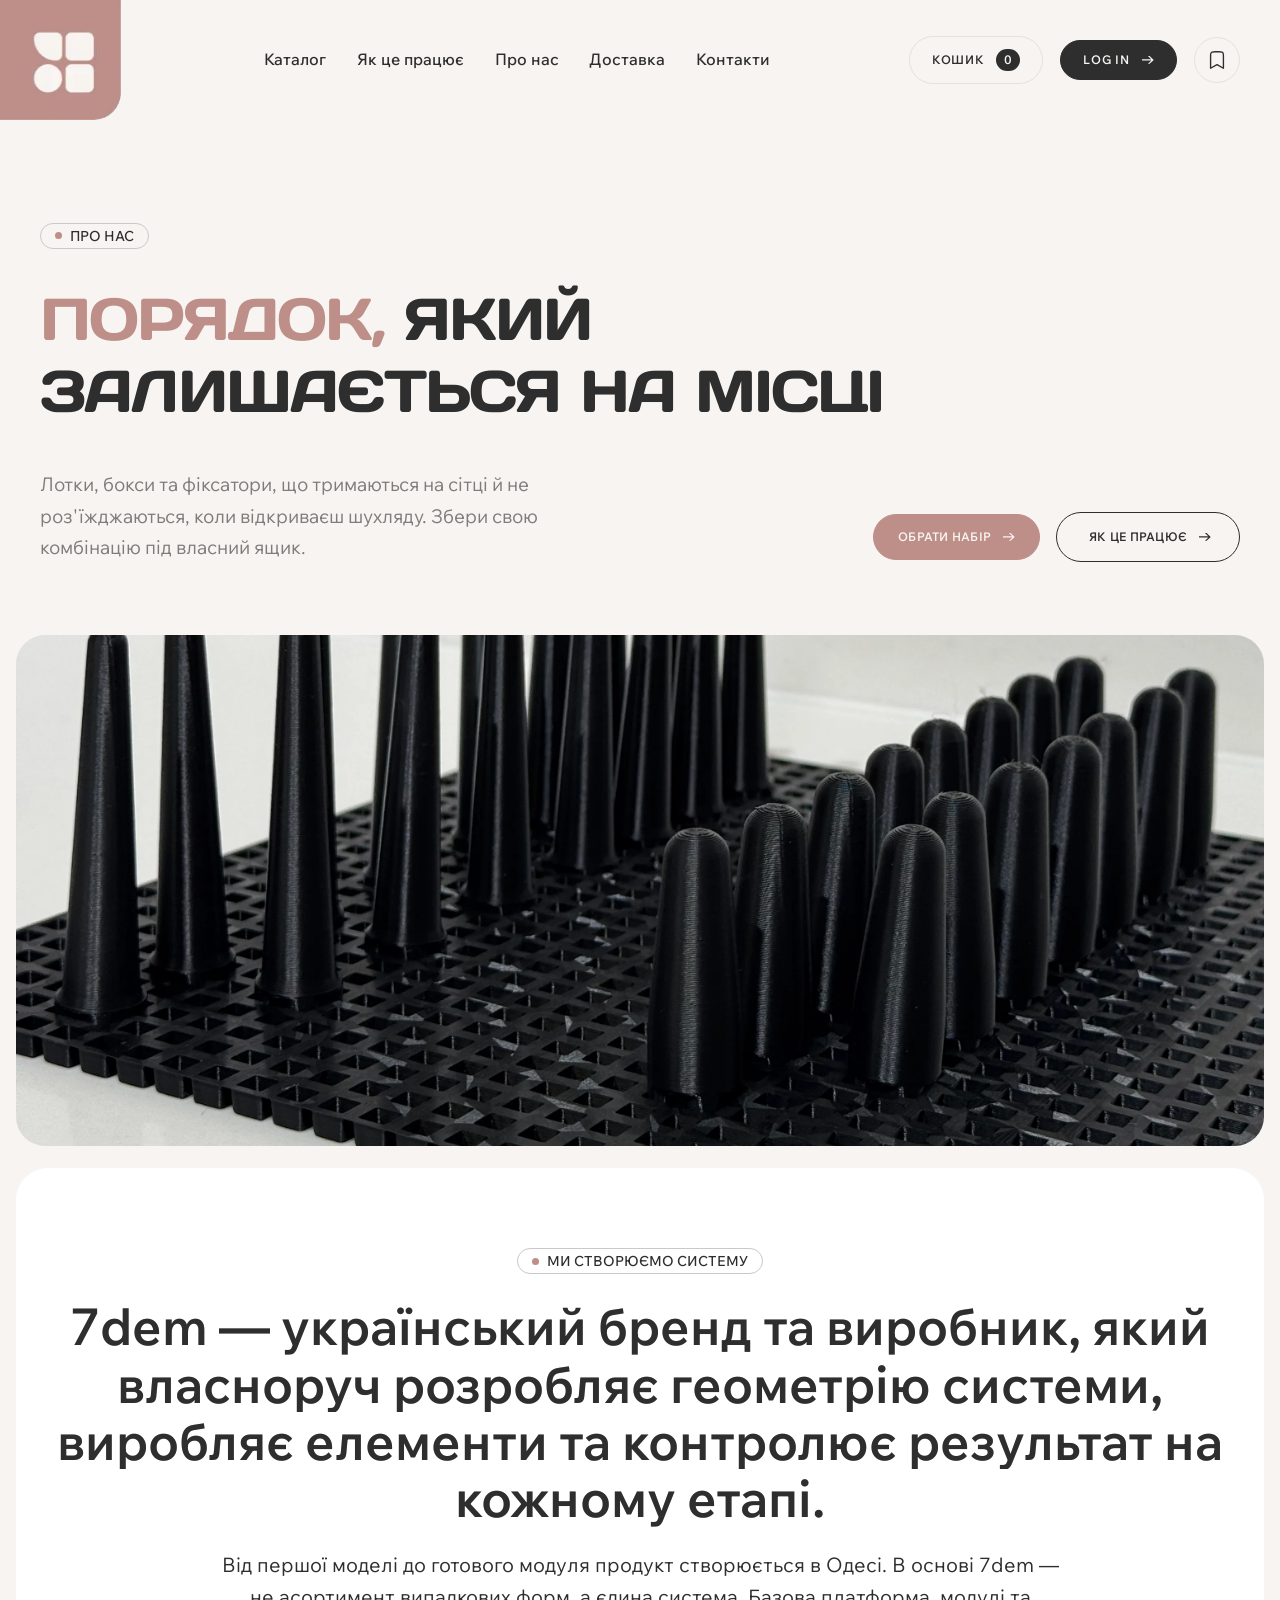
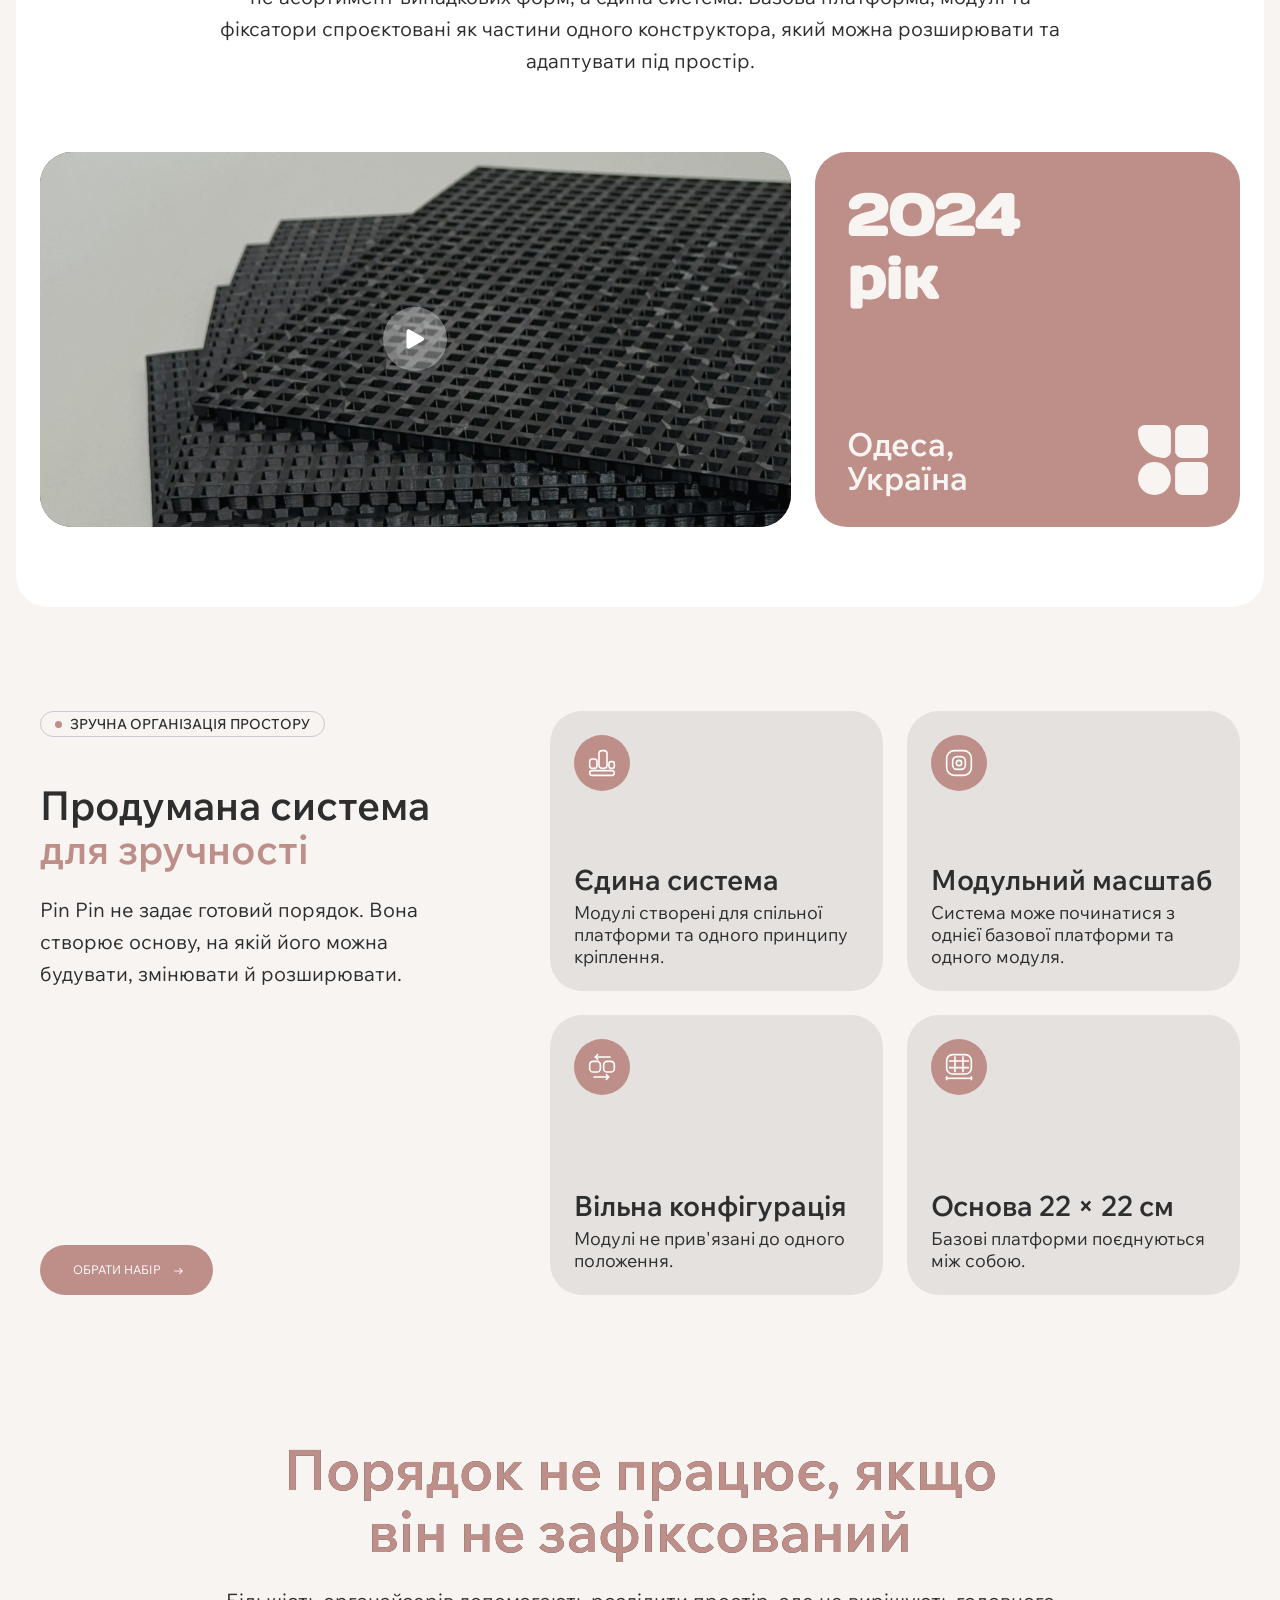
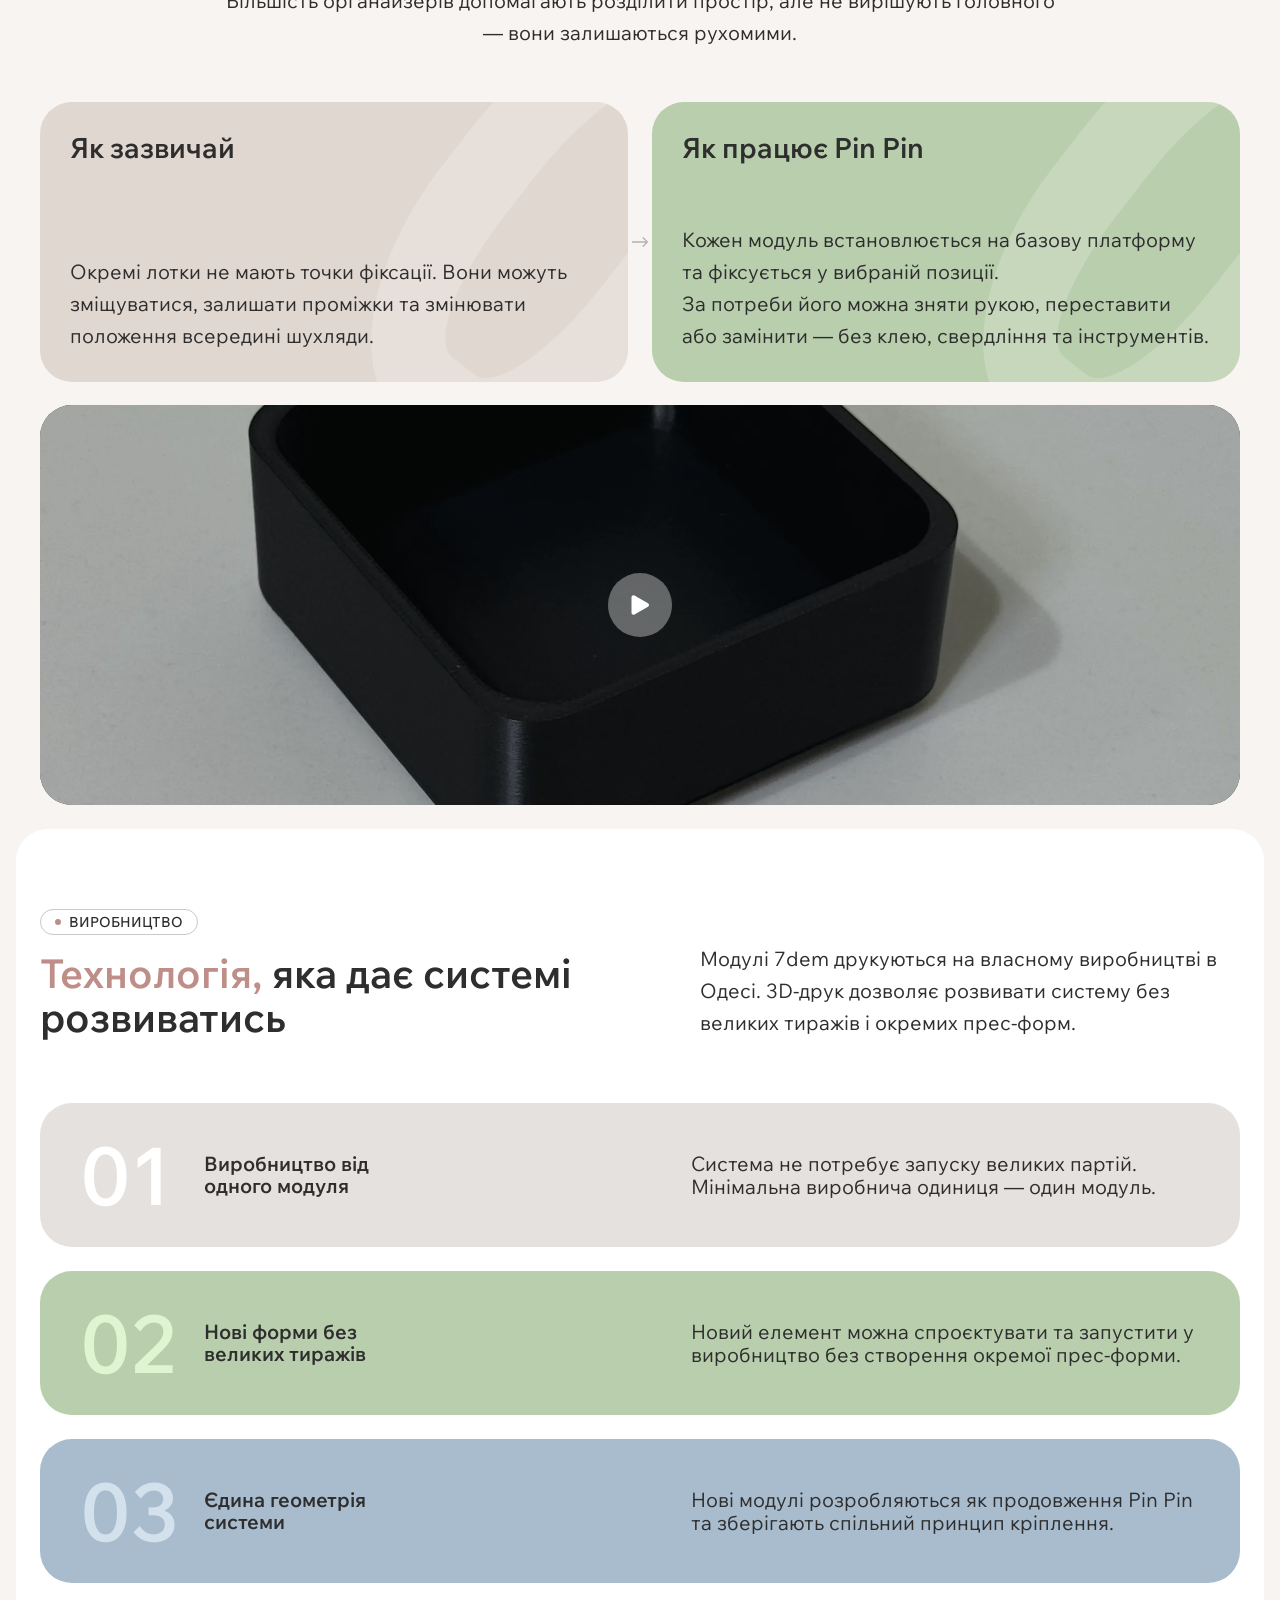
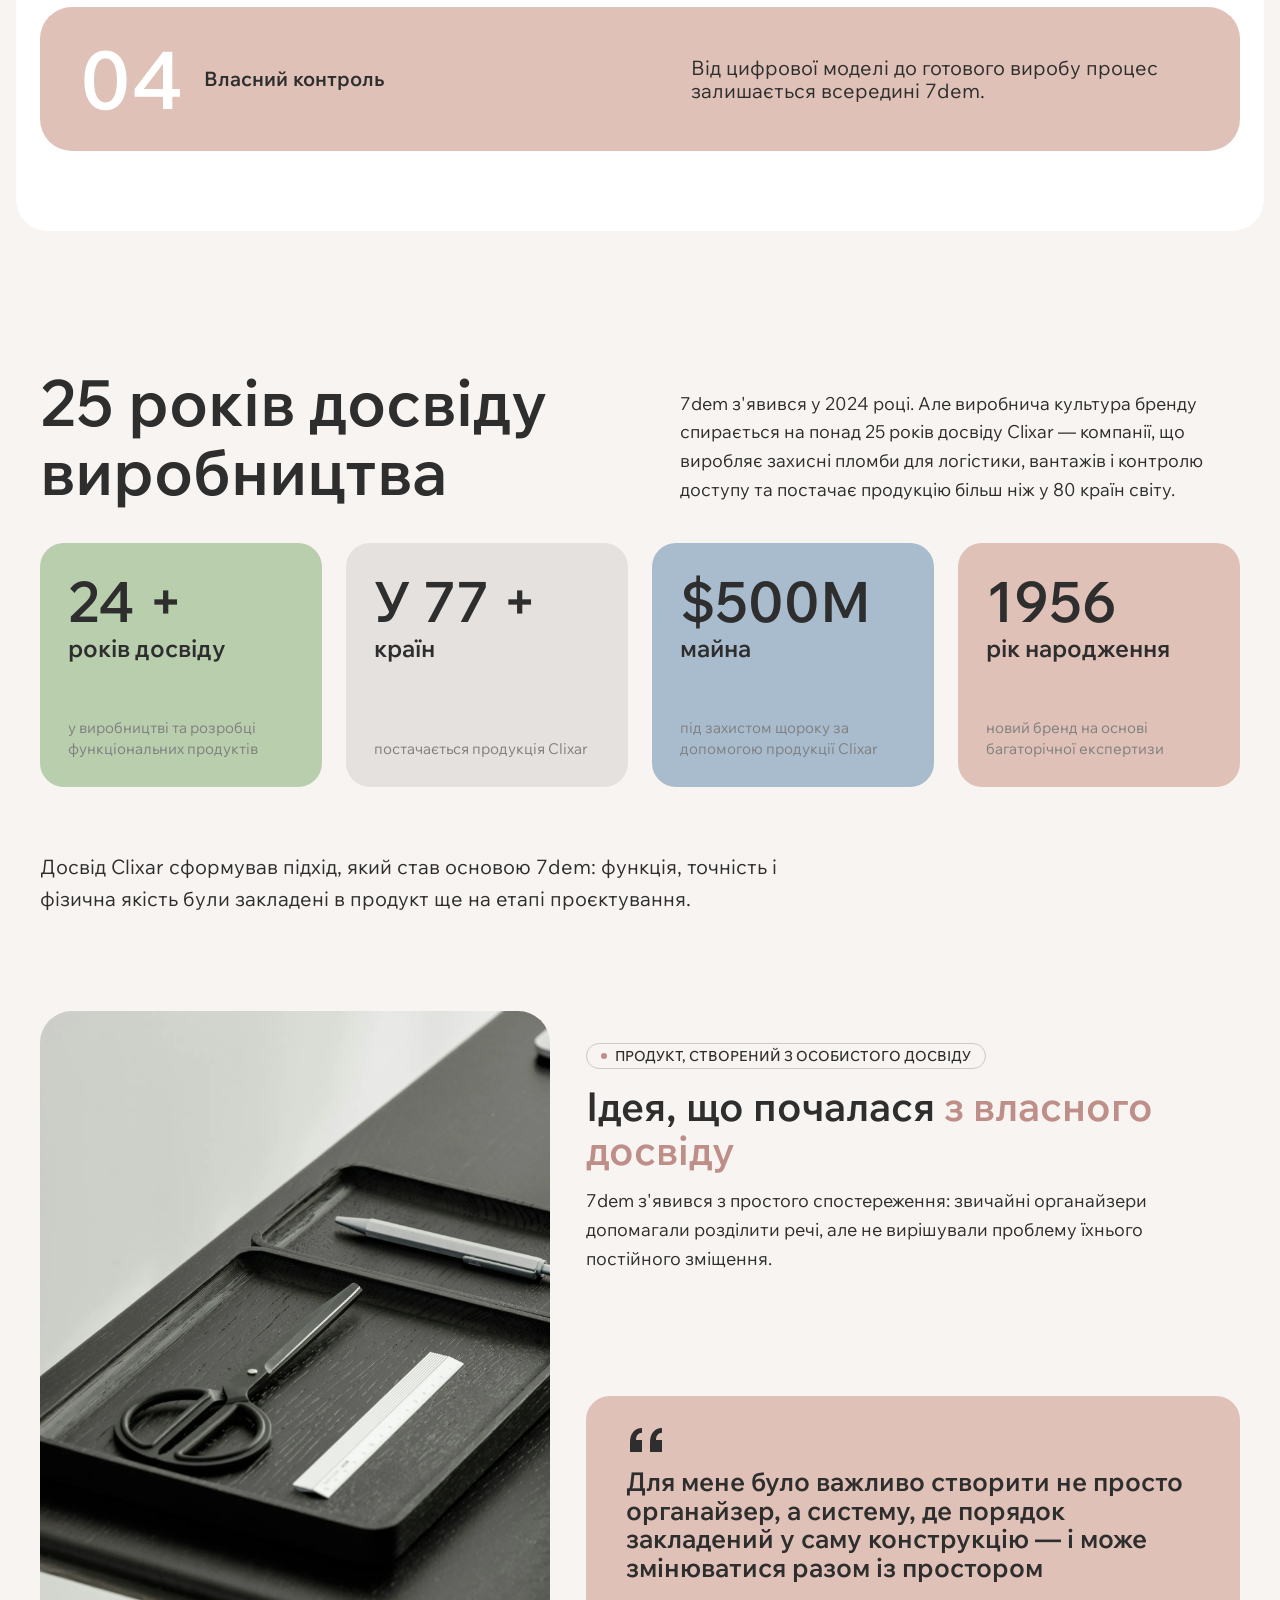
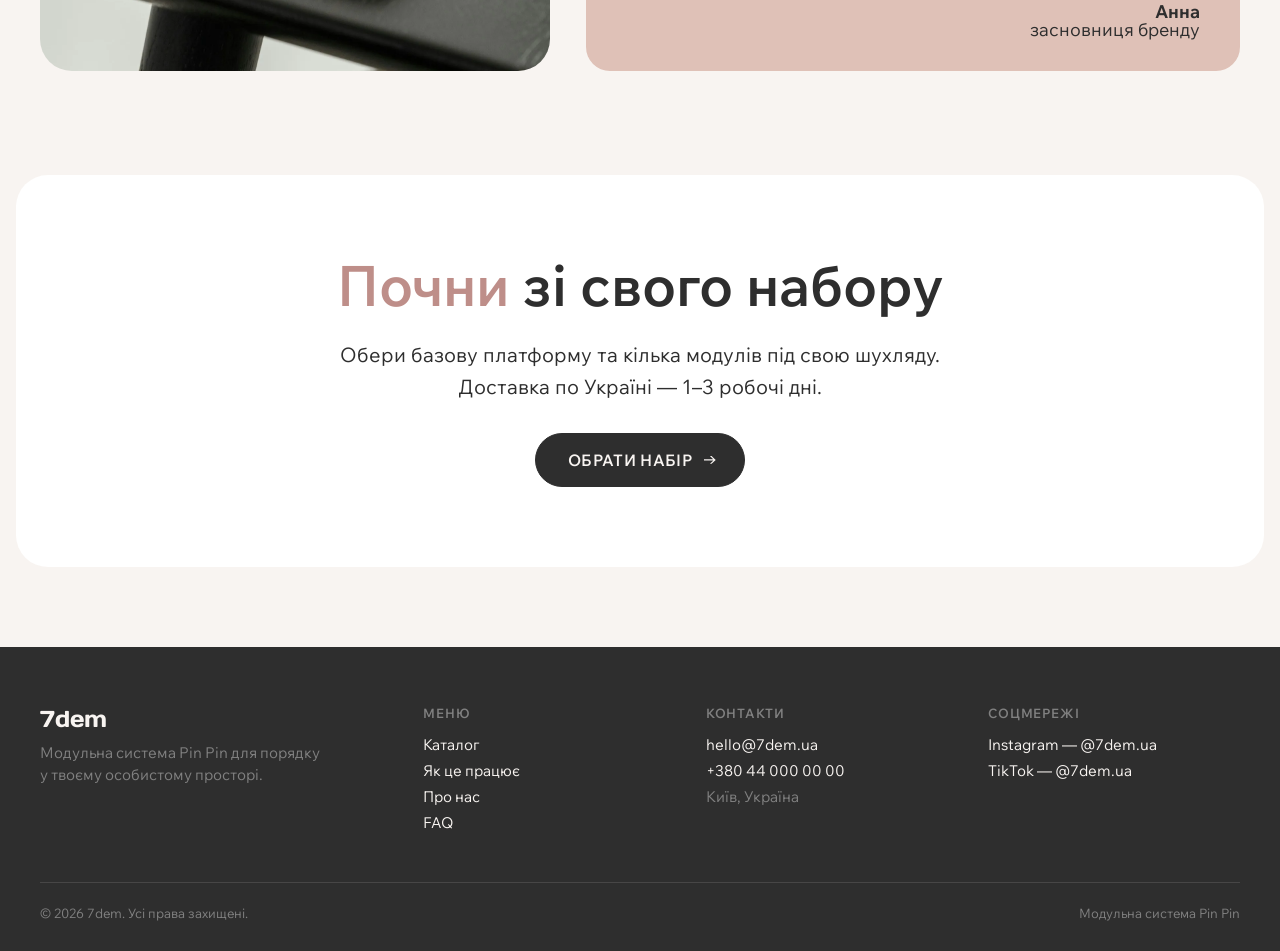
==== commit c058620c: "Updates" ====
--- a/about.html
+++ b/about.html
@@ -6,15 +6,14 @@
 		<link rel="shortcut icon" href="./assets/img/favicon.ico">
 		<meta name="description" content="7dem — українська модульна система Pin Pin для порядку в шухлядах. Дізнайся, як ми розробляємо й виробляємо систему в Одесі.">
 		<title>Про нас — 7dem</title>
-		<script type="module" crossorigin="" src="./js/about.min.js?v=1789382297877"></script>
-		<link rel="modulepreload" crossorigin="" href="./js/common.min.js?v=1789382297877">
-		<link rel="modulepreload" crossorigin="" href="./js/main.min.js?v=1789382297877">
-		<link rel="modulepreload" crossorigin="" href="./js/settext.min.js?v=1789382297877">
-		<link rel="stylesheet" crossorigin="" href="./css/common.min.css?v=1789382297877">
-		<link rel="stylesheet" crossorigin="" href="./css/main.min.css?v=1789382297877">
-		<link rel="stylesheet" crossorigin="" href="./css/settext.min.css?v=1789382297877">
-		<link rel="stylesheet" crossorigin="" href="./css/about.min.css?v=1789382297877">
-		<link rel="stylesheet" crossorigin="" href="./css/tabletext.min.css?v=1789382297877">
+		<script type="module" crossorigin="" src="./js/about.min.js?v=1789400385090"></script>
+		<link rel="modulepreload" crossorigin="" href="./js/common.min.js?v=1789400385090">
+		<link rel="modulepreload" crossorigin="" href="./js/main.min.js?v=1789400385090">
+		<link rel="modulepreload" crossorigin="" href="./js/settext.min.js?v=1789400385090">
+		<link rel="stylesheet" crossorigin="" href="./css/common.min.css?v=1789400385090">
+		<link rel="stylesheet" crossorigin="" href="./css/main.min.css?v=1789400385090">
+		<link rel="stylesheet" crossorigin="" href="./css/settext.min.css?v=1789400385090">
+		<link rel="stylesheet" crossorigin="" href="./css/about.min.css?v=1789400385090">
 	</head>
 	<body>
 		<div class="wrapper">
@@ -22,7 +21,9 @@
 				<div class="header__container">
 					<div class="header__content">
 						<a href="#" class="header__logo">
-							<img src="./assets/img/logo.svg" alt="logo">
+							<picture>
+								<img alt="7dem" width="165" height="155" src="./assets/img/logo-new.webp">
+							</picture>
 						</a>
 						<div class="header__menu menu">
 							<nav class="menu__body">
@@ -64,6 +65,16 @@
 									<path d="M7.60003 7.87195H5.93602L9.96803 3.93595L5.93602 -5.19753e-05H7.60003L11.696 3.93595L7.60003 7.87195ZM10.208 4.51195H2.44379e-05V3.35995H10.208V4.51195Z"></path>
 								</svg>
 							</button>
+							<!--
+«Збережене»: лічильник оновлює layout/bookmarks (localStorage),
+атрибут data-fls-bookmarks-count і підвантажує цей модуль на кожній сторінці
+-->
+							<a href="saved.html" class="header__saved" aria-label="Збережене">
+								<svg viewbox="0 0 24 24" fill="none" aria-hidden="true">
+									<path d="M5 7.8C5 6.12 5 5.28 5.33 4.64C5.61 4.07 6.07 3.61 6.64 3.33C7.28 3 8.12 3 9.8 3H14.2C15.88 3 16.72 3 17.36 3.33C17.93 3.61 18.39 4.07 18.67 4.64C19 5.28 19 6.12 19 7.8V21L12 17L5 21V7.8Z" stroke="currentColor" stroke-width="1.5" stroke-linecap="round" stroke-linejoin="round"></path>
+								</svg>
+								<span class="header__saved-count" data-fls-bookmarks-count="" hidden>0</span>
+							</a>
 							<button type="button" data-fls-menu="" class="menu__icon icon-menu">
 								<span></span>
 							</button>
--- a/css/main.min.css
+++ b/css/main.min.css
@@ -1 +1 @@
-@import url("https://fonts.googleapis.com/css2?family=Wix%20Madefor%20Text:wght@400;500;600;700&display=swap");@import url("https://fonts.googleapis.com/css2?family=Days%20One:wght@400&display=swap");*{padding:0;margin:0;border:0}*,:after,:before{box-sizing:border-box}:after,:before{display:inline-block}body,html{height:100%}body{line-height:1;scrollbar-gutter:stable;-ms-text-size-adjust:100%;-moz-text-size-adjust:100%;-webkit-text-size-adjust:100%;-webkit-font-smoothing:antialiased;-moz-osx-font-smoothing:grayscale}button,input,textarea{font-family:inherit;font-size:inherit;line-height:inherit;color:inherit;background-color:transparent}input,textarea{width:100%}label{display:inline-block}button,option,select{cursor:pointer}a{display:inline-block;color:inherit;text-decoration:none}li{list-style:none}img{max-width:100%;height:auto;vertical-align:middle}h1,h2,h3,h4,h5,h6{font-weight:inherit;font-size:inherit}address{font-style:normal}:root{--font-family:"Wix Madefor Text", sans-serif;--font-size:1rem;--main-color:#2e2e2e;--color-bone:#f8f4f1;--color-blush:#dfc1b7;--color-clay:#cfa897;--color-rose:#be8e89;--color-white:#fff;--color-ink-muted:#7f7d7c;--color-ink-muted-two:gray;--color-hairline:#e5e1de;--color-sage:#88ceac;--color-sagetwo:#b8ceac;--color-sky:#a8bcce;--color-coral:#e8b4b0}body{color:var(--main-color);font-family:var(--font-family);font-size:var(--font-size);min-width:20rem}[data-fls-scrolllock] body{overflow:hidden;touch-action:none;overscroll-behavior:none}.wrapper{min-height:100%;display:flex;flex-direction:column;overflow:clip}.wrapper>main{flex:1 1 auto}.wrapper>*{min-width:0}[class*=__container]{max-width:76.875rem}[class*=__container--eight],[class*=__container--five],[class*=__container--four],[class*=__container--nine],[class*=__container--seven],[class*=__container--six],[class*=__container--three],[class*=__container--two],[class*=__container]{margin:0 auto;padding-left:.9375rem;padding-right:.9375rem}[class*=__container--two]{max-width:57.1875rem}[class*=__container--three]{max-width:77.875rem}[class*=__container--four]{max-width:76.8125rem}[class*=__container--five]{max-width:77.125rem}[class*=__container--six]{max-width:85.414375rem}[class*=__container--seven]{max-width:58.125rem}[class*=__container--eight]{max-width:85.875rem}[class*=__container--nine]{max-width:78.125rem}.menu__list{display:flex;align-items:center;flex-wrap:wrap;row-gap:.1875rem}.menu__link{font-weight:500;line-height:1;transition:all .3s;padding-top:.3125rem;padding-bottom:.3125rem}.icon-menu{display:none}.header{position:fixed;top:0;left:0;width:100%;z-index:50;background:#fff}.header__content{display:flex;justify-content:space-between;align-items:center;min-height:8rem;transition:min-height .3s;column-gap:.75rem}.header__logo{position:relative;z-index:2;max-width:6.5rem}.header__actions{display:flex;align-items:center;column-gap:1.1875rem}.header__button{font-weight:600;line-height:1.2;letter-spacing:.06em;text-transform:uppercase;align-items:center}.header__button span{display:grid;justify-content:center;align-items:center;padding-block:.21875rem;padding-inline:.46875rem;border-radius:62.4375rem;background:#2e2e2e;color:var(--color-bone);transition:all .3s;font-weight:600;font-size:.75rem}[data-fls-header-scroll].--header-scroll .header__content{min-height:5rem}[data-fls-header-scroll-show].--header-scroll{transition:translate .3s;translate:0 -100%}[data-fls-header-scroll-show].--header-show{translate:0 0}.footer{background:var(--main-color);color:var(--color-bone)}.footer__top{display:grid;grid-template-columns:1.4fr 1fr 1fr 1fr}.footer__brand{display:flex;flex-direction:column}.footer__logo{font-family:Days One,sans-serif;font-weight:400;color:var(--color-bone)}.footer__logo:not(:last-child){margin-bottom:.75rem}.footer__tagline{color:var(--color-ink-muted-two);line-height:1.5;max-width:17.5rem}.footer__col{display:flex;flex-direction:column;min-width:0}.footer__heading{color:var(--color-ink-muted-two);font-weight:600;text-transform:uppercase;letter-spacing:.06em;font-size:.8125rem}.footer__heading:not(:last-child){margin-bottom:1rem}.footer__list{display:flex;flex-direction:column;gap:.625rem}.footer__link{color:var(--color-bone);transition:color .3s;font-size:.9375rem}.footer__bottom,.footer__link--static{color:var(--color-ink-muted-two)}.footer__bottom{display:flex;justify-content:space-between;align-items:center;gap:1rem;padding-top:1.5rem;border-top:.0625rem solid hsla(26,33%,96%,.12);font-size:.8125rem;flex-wrap:wrap}@media (max-width:62em){.footer__top{grid-template-columns:1fr 1fr}.footer__brand{grid-column:1/-1}}@media (width <= 48em){.menu__actions-mob{margin-top:.9375rem;display:grid;align-items:center;justify-content:center;row-gap:.75rem}}@media (max-width:48em) and (any-hover:none){.icon-menu{cursor:default}}@media (max-width:48em){.menu__body{height:100svh;overflow:auto;padding:7.1875rem .9375rem 1.875rem;background:#fff}.menu__body,.menu__body:before{position:fixed;width:100%;left:-100%;top:0;transition:left .3s}.menu__body:before{content:"";height:4.375rem;z-index:2}html[data-fls-menu-open] .menu__body,html[data-fls-menu-open] .menu__body:before{left:0}.menu__list{flex-direction:column}.menu__link{font-size:1.5625rem}.icon-menu{display:block;position:relative;width:1.875rem;height:1.125rem;z-index:5}.icon-menu span,.icon-menu:after,.icon-menu:before{content:"";transition:all .3s ease 0s;right:0;position:absolute;width:100%;height:.125rem;background-color:#000}.icon-menu:before{top:0}.icon-menu:after{bottom:0}.icon-menu span{top:calc(50% - .0625rem)}html[data-fls-menu-open] .icon-menu span{width:0}html[data-fls-menu-open] .icon-menu:before{top:calc(50% - .0625rem);transform:rotate(-45deg)}html[data-fls-menu-open] .icon-menu:after{bottom:calc(50% - .0625rem);transform:rotate(45deg)}.footer__top{grid-template-columns:1fr}}@media (width < 48em){.menu__list{column-gap:.875rem}.menu__link{font-size:.875rem}.header__logo{max-width:5rem;max-width:5.625rem}.header__actions{column-gap:.75rem}.header__button{font-size:.625rem}}@media (width < 20em){.header__content{min-height:4.375rem}.footer{padding-top:2rem;padding-bottom:1.25rem}.footer__top{gap:1.5rem;margin-bottom:2rem}.footer__logo{font-size:1.25rem}.footer__tagline{font-size:.875rem}}@media (width >= 20em) and (width < 90em){.header__content{min-height:clamp(4.375rem,3.33929rem + 5.17857vw,8rem)}.footer{padding-top:clamp(2rem,1.42857rem + 2.85714vw,4rem);padding-bottom:clamp(1.25rem,1.03571rem + 1.07143vw,2rem)}.footer__top{gap:clamp(1.5rem,1.35714rem + .71429vw,2rem);margin-bottom:clamp(2rem,1.57143rem + 2.14286vw,3.5rem)}.footer__logo{font-size:clamp(1.25rem,1.17857rem + .35714vw,1.5rem)}.footer__tagline{font-size:clamp(.875rem,.85714rem + .08929vw,.9375rem)}}@media (width >= 48em) and (width < 90em){.menu__list{column-gap:clamp(.875rem,-.69643rem + 3.27381vw,2.25rem)}.menu__link{font-size:clamp(.875rem,.73214rem + .29762vw,1rem)}.header__logo{max-width:clamp(5rem,3.28571rem + 3.57143vw,6.5rem)}.header__actions{column-gap:clamp(.75rem,.25rem + 1.04167vw,1.1875rem)}.header__button{font-size:clamp(.625rem,.48214rem + .29762vw,.75rem)}}@media (width >= 48em){.menu__actions-mob{display:none}}@media (width >= 90em){.menu__list{column-gap:2.25rem}.menu__link{font-size:1rem}.header__content{min-height:8rem}.header__logo{max-width:6.5rem}.header__actions{column-gap:1.1875rem}.header__button{font-size:.75rem}.footer{padding-top:4rem;padding-bottom:2rem}.footer__top{gap:2rem;margin-bottom:3.5rem}.footer__logo{font-size:1.5rem}.footer__tagline{font-size:.9375rem}}@media (any-hover:hover){.footer__link:hover{color:var(--color-rose)}}@media (any-hover:hover),(pointer:fine){html:not([data-fls-touch]) .menu__link:hover{color:var(--color-rose)}html:not([data-fls-touch]) .header__button:hover span{background:var(--color-bone);color:var(--color-rose)}}+@import url("https://fonts.googleapis.com/css2?family=Wix%20Madefor%20Text:wght@400;500;600;700&display=swap");@import url("https://fonts.googleapis.com/css2?family=Days%20One:wght@400&display=swap");*{padding:0;margin:0;border:0}*,:after,:before{box-sizing:border-box}:after,:before{display:inline-block}body,html{height:100%}body{line-height:1;scrollbar-gutter:stable;-ms-text-size-adjust:100%;-moz-text-size-adjust:100%;-webkit-text-size-adjust:100%;-webkit-font-smoothing:antialiased;-moz-osx-font-smoothing:grayscale}button,input,textarea{font-family:inherit;font-size:inherit;line-height:inherit;color:inherit;background-color:transparent}input,textarea{width:100%}label{display:inline-block}button,option,select{cursor:pointer}a{display:inline-block;color:inherit;text-decoration:none}li{list-style:none}img{max-width:100%;height:auto;vertical-align:middle}h1,h2,h3,h4,h5,h6{font-weight:inherit;font-size:inherit}address{font-style:normal}:root{--font-family:"Wix Madefor Text", sans-serif;--font-size:1rem;--main-color:#2e2e2e;--color-bone:#f8f4f1;--color-blush:#dfc1b7;--color-clay:#cfa897;--color-rose:#be8e89;--color-white:#fff;--color-ink-muted:#7f7d7c;--color-ink-muted-two:gray;--color-hairline:#e5e1de;--color-sage:#88ceac;--color-sagetwo:#b8ceac;--color-sky:#a8bcce;--color-coral:#e8b4b0}body{color:var(--main-color);font-family:var(--font-family);font-size:var(--font-size);min-width:20rem}[data-fls-scrolllock] body{overflow:hidden;touch-action:none;overscroll-behavior:none}.wrapper{min-height:100%;display:flex;flex-direction:column;overflow:clip}.wrapper>main{flex:1 1 auto}.wrapper>*{min-width:0}[class*=__container]{max-width:76.875rem}[class*=__container--eight],[class*=__container--five],[class*=__container--four],[class*=__container--nine],[class*=__container--seven],[class*=__container--six],[class*=__container--three],[class*=__container--two],[class*=__container]{margin:0 auto;padding-left:.9375rem;padding-right:.9375rem}[class*=__container--two]{max-width:57.1875rem}[class*=__container--three]{max-width:77.875rem}[class*=__container--four]{max-width:76.8125rem}[class*=__container--five]{max-width:77.125rem}[class*=__container--six]{max-width:85.414375rem}[class*=__container--seven]{max-width:58.125rem}[class*=__container--eight]{max-width:85.875rem}[class*=__container--nine]{max-width:78.125rem}.menu__list{display:flex;align-items:center;flex-wrap:wrap;row-gap:.1875rem}.menu__link{font-weight:500;line-height:1;transition:all .3s;padding-top:.3125rem;padding-bottom:.3125rem}.icon-menu{display:none}.header{--header-height:8rem;--header-bg:#fff;position:fixed;top:0;left:0;width:100%;z-index:50;background:var(--header-bg)}.header__content{display:flex;justify-content:space-between;align-items:center;min-height:var(--header-height);transition:min-height .3s;column-gap:.75rem}.header__content:before{content:"";flex:0 0 auto;width:max(0rem,.25rem + 1.0129 * var(--header-height) - max(.9375rem,50vw - 37.5rem))}.header__logo{position:absolute;top:0;bottom:0;left:0;z-index:2;display:block;aspect-ratio:157/155;min-width:0;overflow:hidden;border-bottom-right-radius:22% 22%}.header__logo img{display:block;width:auto;height:100%;max-width:none}.header__actions{display:flex;align-items:center;column-gap:1.1875rem}.header__button{flex:0 0 auto;white-space:nowrap;font-weight:600;line-height:1.2;letter-spacing:.06em;text-transform:uppercase;align-items:center}.header__button span{display:grid;padding-block:.21875rem;padding-inline:.46875rem;border-radius:62.4375rem;background:#2e2e2e;color:var(--color-bone);transition:all .3s;font-weight:600;font-size:.75rem}.header__button span,.header__saved{justify-content:center;align-items:center}.header__saved{position:relative;flex:0 0 auto;display:inline-flex;width:3rem;height:3rem;border:.09375rem solid var(--color-hairline);border-radius:50%;color:var(--main-color);transition:background-color .3s,border-color .3s,color .3s}.header__saved svg{width:1.375rem;height:1.375rem}.header__saved-count{position:absolute;top:-.3125rem;right:-.3125rem;display:grid;place-items:center;min-width:1.25rem;height:1.25rem;padding-inline:.3125rem;border-radius:62.4375rem;background:var(--main-color);color:var(--color-bone);box-shadow:0 0 0 .125rem var(--header-bg);font-size:.6875rem;font-weight:600;line-height:1}.header__saved-count[hidden]{display:none}[data-fls-header-scroll].--header-scroll{--header-height:5rem}[data-fls-header-scroll-show].--header-scroll{transition:translate .3s;translate:0 -100%}[data-fls-header-scroll-show].--header-show{translate:0 0}.footer{background:var(--main-color);color:var(--color-bone)}.footer__top{display:grid;grid-template-columns:1.4fr 1fr 1fr 1fr}.footer__brand{display:flex;flex-direction:column}.footer__logo{font-family:Days One,sans-serif;font-weight:400;color:var(--color-bone)}.footer__logo:not(:last-child){margin-bottom:.75rem}.footer__tagline{color:var(--color-ink-muted-two);line-height:1.5;max-width:17.5rem}.footer__col{display:flex;flex-direction:column;min-width:0}.footer__heading{color:var(--color-ink-muted-two);font-weight:600;text-transform:uppercase;letter-spacing:.06em;font-size:.8125rem}.footer__heading:not(:last-child){margin-bottom:1rem}.footer__list{display:flex;flex-direction:column;gap:.625rem}.footer__link{color:var(--color-bone);transition:color .3s;font-size:.9375rem}.footer__bottom,.footer__link--static{color:var(--color-ink-muted-two)}.footer__bottom{display:flex;justify-content:space-between;align-items:center;gap:1rem;padding-top:1.5rem;border-top:.0625rem solid hsla(26,33%,96%,.12);font-size:.8125rem;flex-wrap:wrap}@media (max-width:62em){.footer__top{grid-template-columns:1fr 1fr}.footer__brand{grid-column:1/-1}}@media (width <= 48em){.menu__actions-mob{margin-top:.9375rem;display:grid;align-items:center;justify-content:center;row-gap:.75rem}}@media (max-width:48em) and (any-hover:none){.icon-menu{cursor:default}}@media (max-width:48em){.menu__body{height:100svh;overflow:auto;padding:7.1875rem .9375rem 1.875rem;background:#fff}.menu__body,.menu__body:before{position:fixed;width:100%;left:-100%;top:0;transition:left .3s}.menu__body:before{content:"";height:4.375rem;z-index:2}html[data-fls-menu-open] .menu__body,html[data-fls-menu-open] .menu__body:before{left:0}.menu__list{flex-direction:column}.menu__link{font-size:1.5625rem}.icon-menu{display:block;position:relative;width:1.875rem;height:1.125rem;z-index:5}.icon-menu span,.icon-menu:after,.icon-menu:before{content:"";transition:all .3s ease 0s;right:0;position:absolute;width:100%;height:.125rem;background-color:#000}.icon-menu:before{top:0}.icon-menu:after{bottom:0}.icon-menu span{top:calc(50% - .0625rem)}html[data-fls-menu-open] .icon-menu span{width:0}html[data-fls-menu-open] .icon-menu:before{top:calc(50% - .0625rem);transform:rotate(-45deg)}html[data-fls-menu-open] .icon-menu:after{bottom:calc(50% - .0625rem);transform:rotate(45deg)}.footer__top{grid-template-columns:1fr}}@media (width < 48em){.menu__list{column-gap:.875rem}.menu__link{font-size:.875rem}.header__actions{column-gap:.75rem}.header__button{font-size:.625rem}.header__saved{width:2.5rem;height:2.5rem}}@media (width < 20em){.header{--header-height:4.375rem}.footer{padding-top:2rem;padding-bottom:1.25rem}.footer__top{gap:1.5rem;margin-bottom:2rem}.footer__logo{font-size:1.25rem}.footer__tagline{font-size:.875rem}}@media (width >= 20em) and (width < 90em){.header{--header-height:clamp(4.375rem, 3.33929rem + 5.17857vw, 8rem)}.footer{padding-top:clamp(2rem,1.42857rem + 2.85714vw,4rem);padding-bottom:clamp(1.25rem,1.03571rem + 1.07143vw,2rem)}.footer__top{gap:clamp(1.5rem,1.35714rem + .71429vw,2rem);margin-bottom:clamp(2rem,1.57143rem + 2.14286vw,3.5rem)}.footer__logo{font-size:clamp(1.25rem,1.17857rem + .35714vw,1.5rem)}.footer__tagline{font-size:clamp(.875rem,.85714rem + .08929vw,.9375rem)}}@media (width >= 48em) and (width < 90em){.menu__list{column-gap:clamp(.875rem,-.69643rem + 3.27381vw,2.25rem)}.menu__link{font-size:clamp(.875rem,.73214rem + .29762vw,1rem)}.header__actions{column-gap:clamp(.75rem,.25rem + 1.04167vw,1.1875rem)}.header__button{font-size:clamp(.625rem,.48214rem + .29762vw,.75rem)}.header__saved{width:clamp(2.5rem,1.92857rem + 1.19048vw,3rem);height:clamp(2.5rem,1.92857rem + 1.19048vw,3rem)}}@media (width >= 48em) and (width < 62em){.header__content{column-gap:.5rem}.header__actions{column-gap:.375rem}.header__actions .header__button{padding-inline:.75rem}.header__actions .header__saved{width:2.25rem;height:2.25rem}}@media (width >= 48em){.menu__actions-mob{display:none}}@media (width >= 90em){.menu__list{column-gap:2.25rem}.menu__link{font-size:1rem}.header{--header-height:8rem}.header__actions{column-gap:1.1875rem}.header__button{font-size:.75rem}.header__saved{width:3rem;height:3rem}.footer{padding-top:4rem;padding-bottom:2rem}.footer__top{gap:2rem;margin-bottom:3.5rem}.footer__logo{font-size:1.5rem}.footer__tagline{font-size:.9375rem}}@media (any-hover:hover){.footer__link:hover{color:var(--color-rose)}}@media (any-hover:hover),(pointer:fine){html:not([data-fls-touch]) .menu__link:hover{color:var(--color-rose)}html:not([data-fls-touch]) .header__button:hover span{background:var(--color-bone);color:var(--color-rose)}html:not([data-fls-touch]) .header__saved:hover{background:var(--main-color);border-color:var(--main-color);color:var(--color-bone)}}
--- a/css/settext.min.css
+++ b/css/settext.min.css
@@ -1 +1 @@
-.settext{background:#e8e1dc;text-align:center}.settext__container{display:flex;flex-direction:column;align-items:center}.settext__title{font-family:Days One,sans-serif;line-height:1.1;color:var(--main-color)}.settext__highlight{position:relative;z-index:0;display:inline-block;background:none;color:inherit;font:inherit}.settext__highlight:before{content:"";position:absolute;z-index:-1;left:calc(-.1em + 1.5rem);right:-.1em;bottom:0;width:calc(100% + .625rem);height:.6em;border-radius:1.25rem;background:#b8ceac}.settext__text{color:var(--main-color);line-height:1.6}.settext__button{font-weight:600;font-size:1rem;line-height:1;letter-spacing:.02em;text-transform:uppercase}@media (width < 20em){.settext{padding-top:3.75rem;padding-bottom:3rem}.settext__title{font-size:2rem}.settext__title:not(:last-child){margin-bottom:1rem}.settext__text{font-size:1.125rem}.settext__text:not(:last-child){margin-bottom:1.25rem}}@media (width >= 20em) and (width < 90em){.settext{padding-top:clamp(3.75rem,2.76786rem + 4.91071vw,7.1875rem);padding-bottom:clamp(3rem,1.78571rem + 6.07143vw,7.25rem)}.settext__title{font-size:clamp(2rem,1.57143rem + 2.14286vw,3.5rem)}.settext__title:not(:last-child){margin-bottom:clamp(1rem,.85714rem + .71429vw,1.5rem)}.settext__text{font-size:clamp(1.125rem,1.08929rem + .17857vw,1.25rem)}.settext__text:not(:last-child){margin-bottom:clamp(1.25rem,1.01786rem + 1.16071vw,2.0625rem)}}@media (width >= 90em){.settext{padding-top:7.1875rem;padding-bottom:7.25rem}.settext__title{font-size:3.5rem}.settext__title:not(:last-child){margin-bottom:1.5rem}.settext__text{font-size:1.25rem}.settext__text:not(:last-child){margin-bottom:2.0625rem}}+.tabletext{display:inline-flex;align-items:center;gap:.5rem;border:.0625rem solid var(--color-hairline);border-radius:6.25rem;padding-top:.5625rem;padding-bottom:.5rem;padding-inline:.875rem;font-weight:500;line-height:.75;text-transform:uppercase;color:#0c0e14}.tabletext:before{content:"";flex-shrink:0;width:.4375rem;height:.4375rem;border-radius:50%;background:currentColor}.settext{background:#e8e1dc;text-align:center}.settext__container{display:flex;flex-direction:column;align-items:center}.settext__title{font-family:Days One,sans-serif;line-height:1.1;color:var(--main-color)}.settext__highlight{position:relative;z-index:0;display:inline-block;background:none;color:inherit;font:inherit}.settext__highlight:before{content:"";position:absolute;z-index:-1;left:calc(-.1em + 1.5rem);right:-.1em;bottom:0;width:calc(100% + .625rem);height:.6em;border-radius:1.25rem;background:#b8ceac}.settext__text{color:var(--main-color);line-height:1.6}.settext__button{font-weight:600;font-size:1rem;line-height:1;letter-spacing:.02em;text-transform:uppercase}@media (width < 20em){.tabletext{font-size:.875rem}.settext{padding-top:3.75rem;padding-bottom:3rem}.settext__title{font-size:2rem}.settext__title:not(:last-child){margin-bottom:1rem}.settext__text{font-size:1.125rem}.settext__text:not(:last-child){margin-bottom:1.25rem}}@media (width >= 20em) and (width < 90em){.tabletext{font-size:clamp(.875rem,.83929rem + .17857vw,1rem)}.settext{padding-top:clamp(3.75rem,2.76786rem + 4.91071vw,7.1875rem);padding-bottom:clamp(3rem,1.78571rem + 6.07143vw,7.25rem)}.settext__title{font-size:clamp(2rem,1.57143rem + 2.14286vw,3.5rem)}.settext__title:not(:last-child){margin-bottom:clamp(1rem,.85714rem + .71429vw,1.5rem)}.settext__text{font-size:clamp(1.125rem,1.08929rem + .17857vw,1.25rem)}.settext__text:not(:last-child){margin-bottom:clamp(1.25rem,1.01786rem + 1.16071vw,2.0625rem)}}@media (width >= 90em){.tabletext{font-size:1rem}.settext{padding-top:7.1875rem;padding-bottom:7.25rem}.settext__title{font-size:3.5rem}.settext__title:not(:last-child){margin-bottom:1.5rem}.settext__text{font-size:1.25rem}.settext__text:not(:last-child){margin-bottom:2.0625rem}}
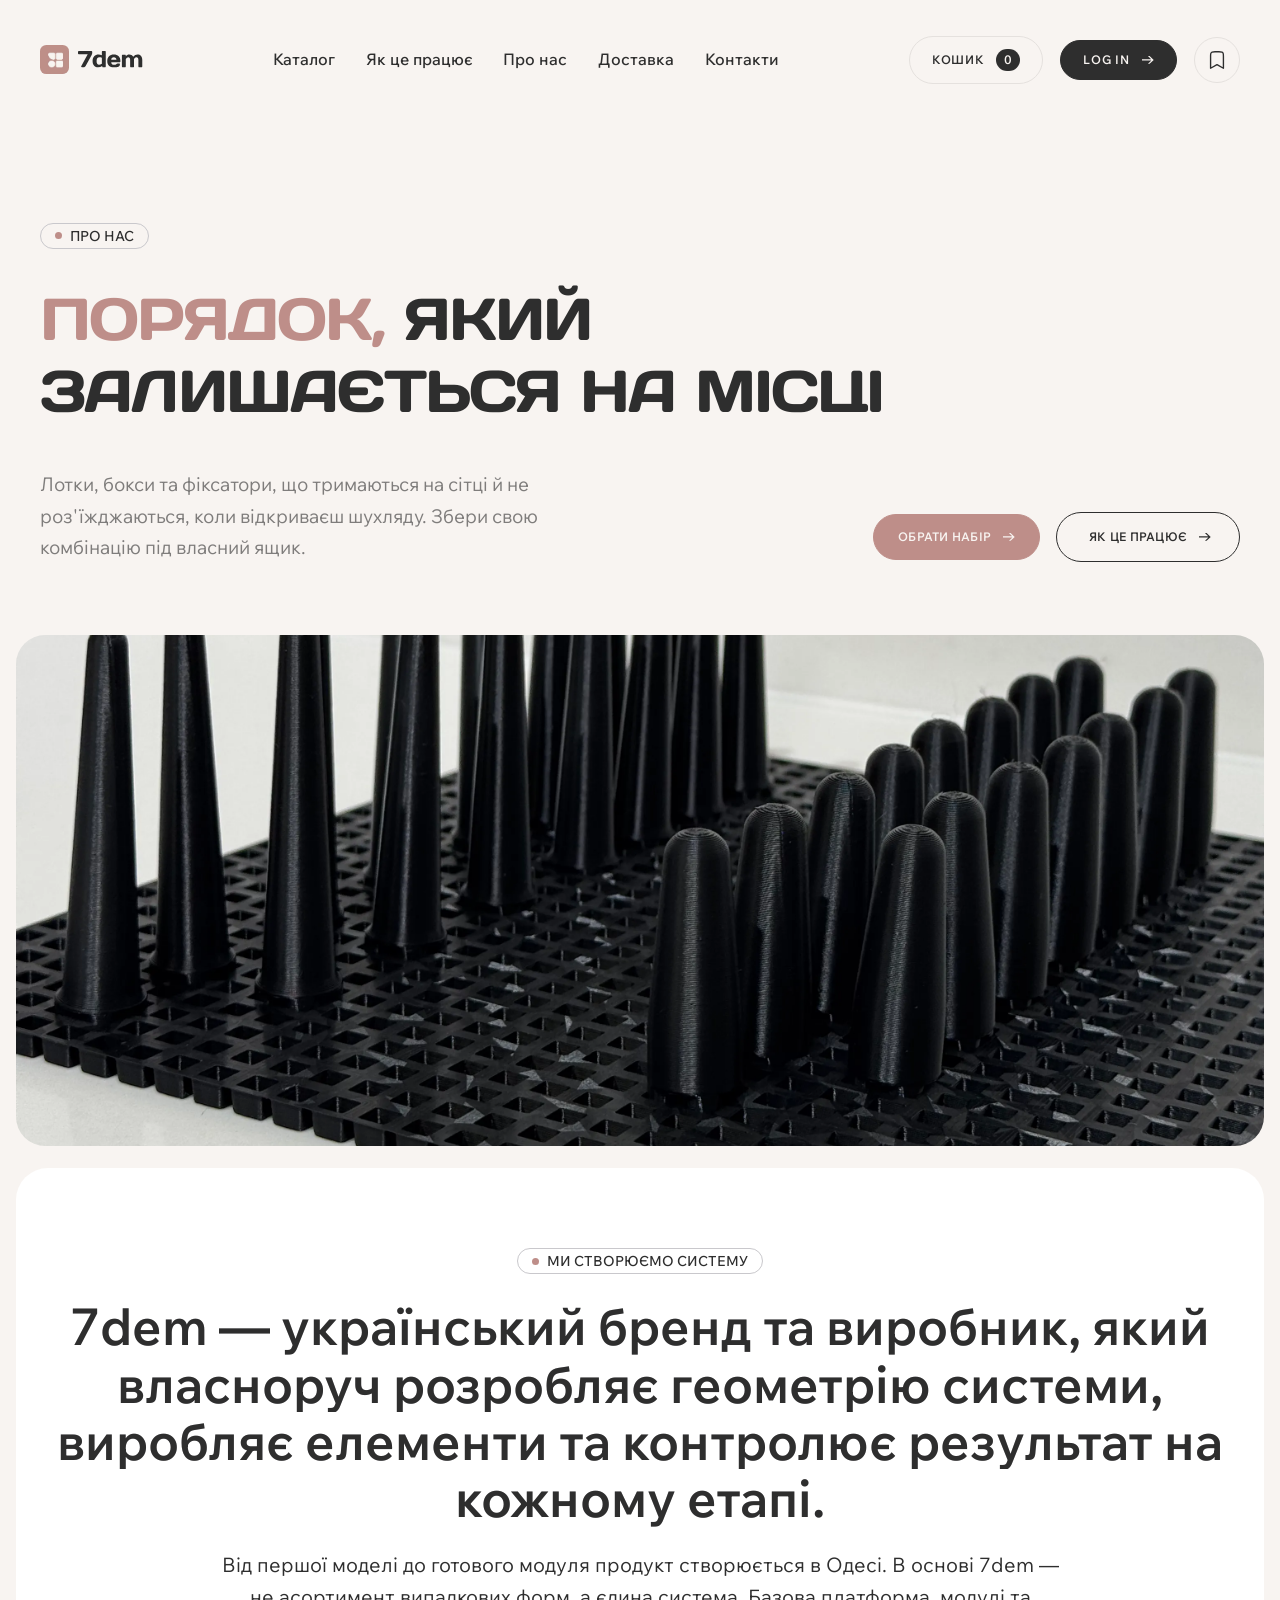
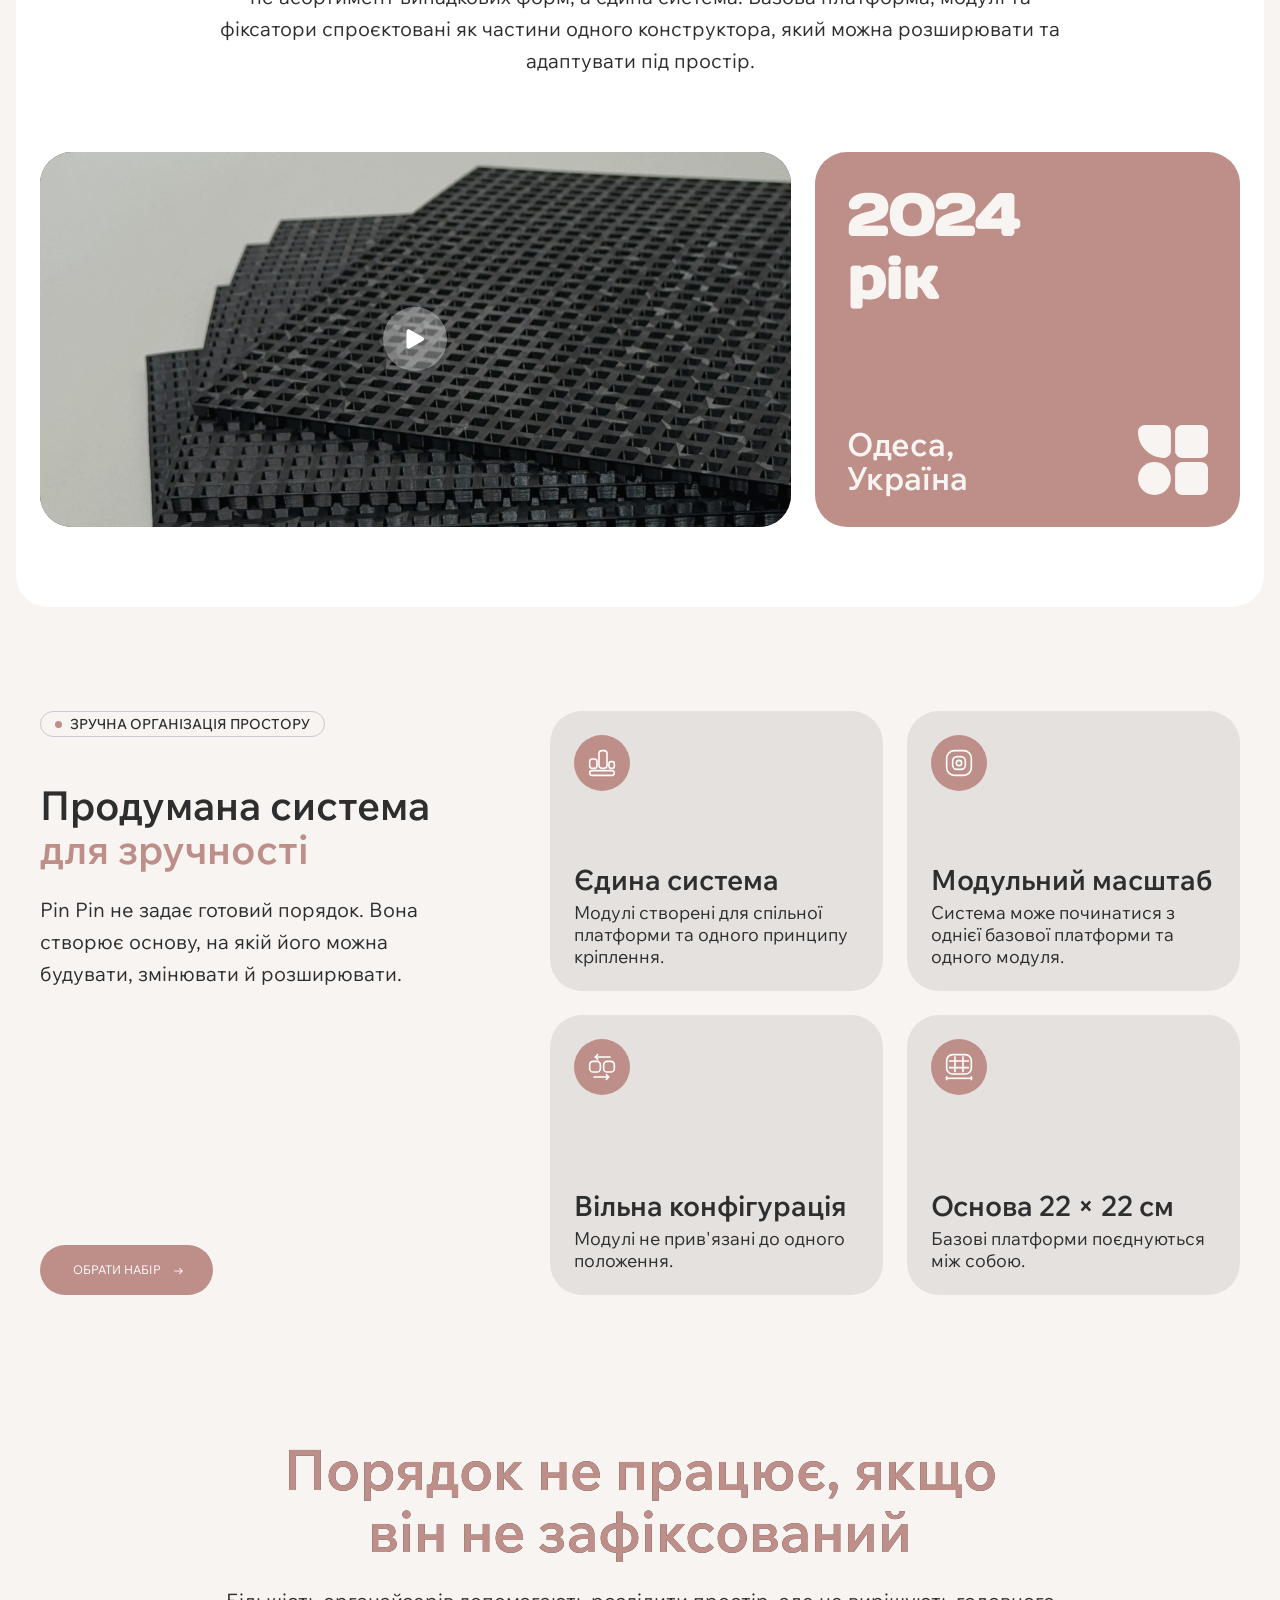
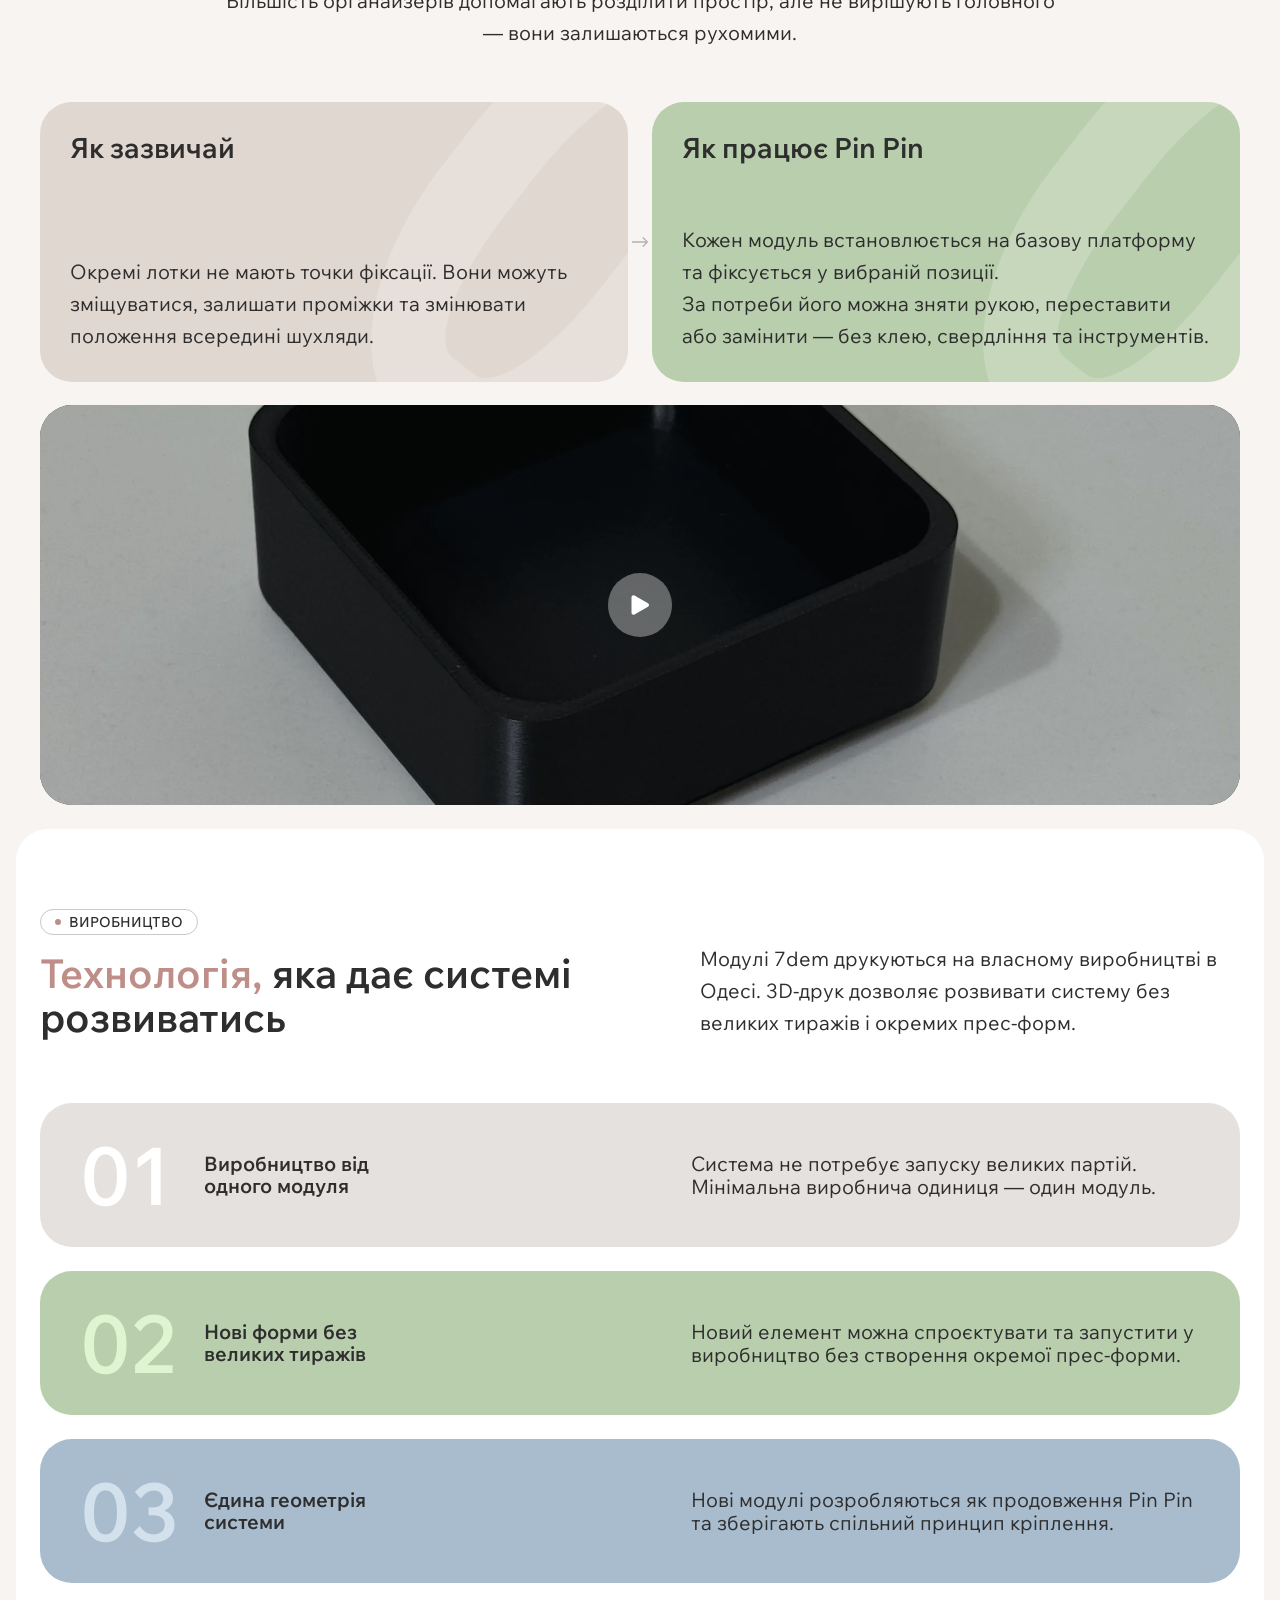
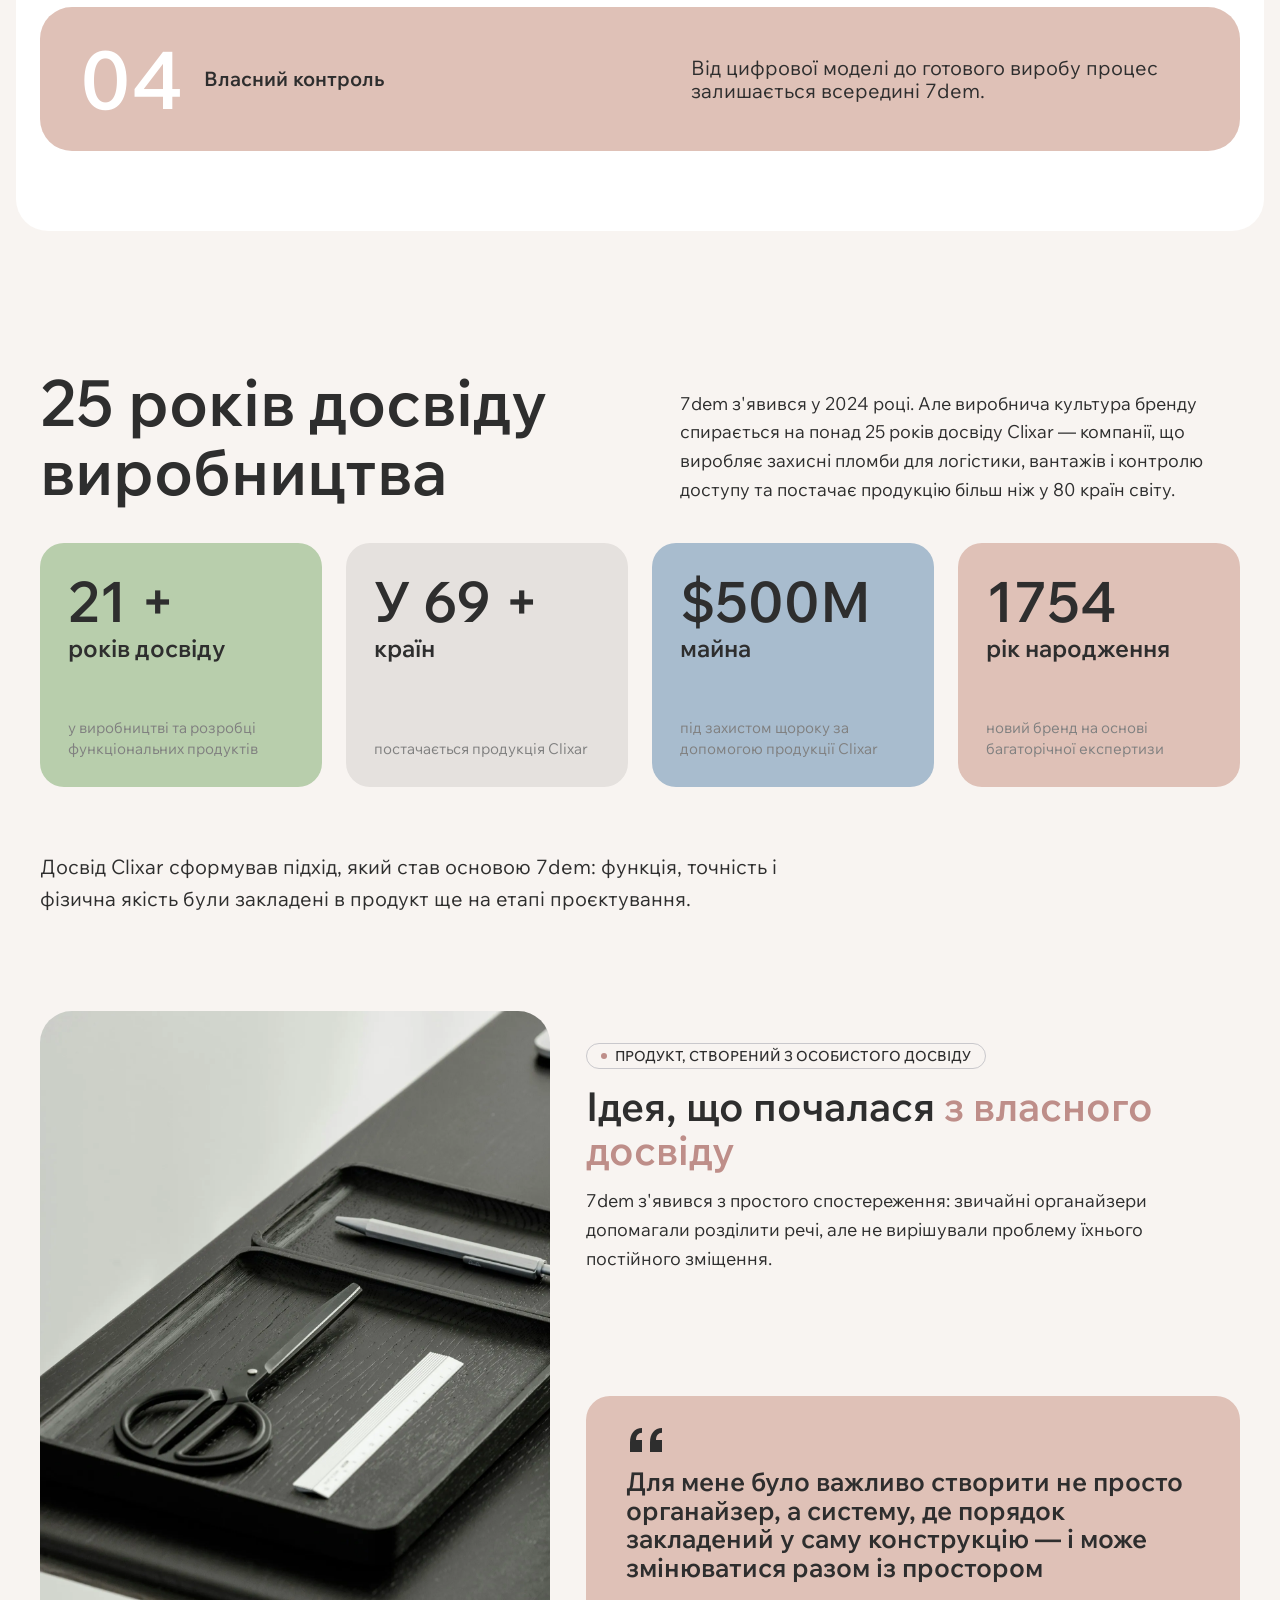
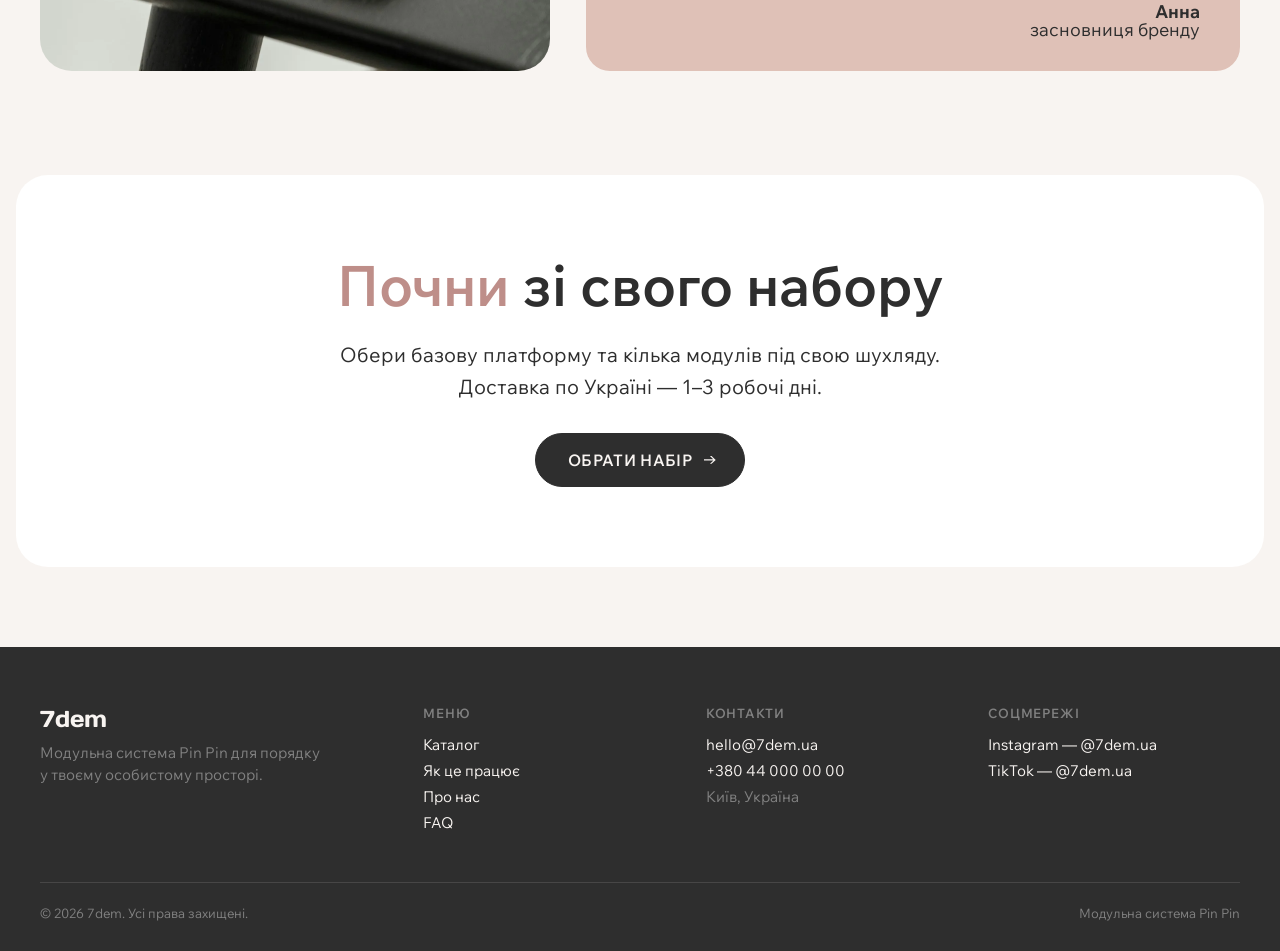
==== commit 35efb0ff: "Updates" ====
--- a/about.html
+++ b/about.html
@@ -6,24 +6,34 @@
 		<link rel="shortcut icon" href="./assets/img/favicon.ico">
 		<meta name="description" content="7dem — українська модульна система Pin Pin для порядку в шухлядах. Дізнайся, як ми розробляємо й виробляємо систему в Одесі.">
 		<title>Про нас — 7dem</title>
-		<script type="module" crossorigin="" src="./js/about.min.js?v=1789400385090"></script>
-		<link rel="modulepreload" crossorigin="" href="./js/common.min.js?v=1789400385090">
-		<link rel="modulepreload" crossorigin="" href="./js/main.min.js?v=1789400385090">
-		<link rel="modulepreload" crossorigin="" href="./js/settext.min.js?v=1789400385090">
-		<link rel="stylesheet" crossorigin="" href="./css/common.min.css?v=1789400385090">
-		<link rel="stylesheet" crossorigin="" href="./css/main.min.css?v=1789400385090">
-		<link rel="stylesheet" crossorigin="" href="./css/settext.min.css?v=1789400385090">
-		<link rel="stylesheet" crossorigin="" href="./css/about.min.css?v=1789400385090">
+		<script type="module" crossorigin="" src="./js/about.min.js?v=1789508880267"></script>
+		<link rel="modulepreload" crossorigin="" href="./js/common.min.js?v=1789508880267">
+		<link rel="modulepreload" crossorigin="" href="./js/main.min.js?v=1789508880267">
+		<link rel="modulepreload" crossorigin="" href="./js/settext.min.js?v=1789508880267">
+		<link rel="stylesheet" crossorigin="" href="./css/common.min.css?v=1789508880267">
+		<link rel="stylesheet" crossorigin="" href="./css/main.min.css?v=1789508880267">
+		<link rel="stylesheet" crossorigin="" href="./css/settext.min.css?v=1789508880267">
+		<link rel="stylesheet" crossorigin="" href="./css/about.min.css?v=1789508880267">
 	</head>
 	<body>
 		<div class="wrapper">
+			<!-- Порт: src/shopify/relax-theme/sections/header.liquid (header_style relax), стилі — frontend/styles/header-relax.scss (2026-09-15 синхронізовано з ваніллю). -->
 			<header data-fls-header="" data-fls-header-scroll="" class="header">
 				<div class="header__container">
 					<div class="header__content">
-						<a href="#" class="header__logo">
-							<picture>
-								<img alt="7dem" width="165" height="155" src="./assets/img/logo-new.webp">
-							</picture>
+						<!--
+Логотип: іконка 28.8×28.8 (розовий таб @img/logo-new.jpg) + напис «7dem» (вектор з @img/H1.svg)
+— пропорції старого logo.svg: іконка 28.8, проміжок ~9, напис 65
+-->
+						<a href="index.html" class="header__logo" aria-label="7dem">
+							<span class="header__logo-icon">
+								<picture>
+									<img alt="" width="165" height="155" src="./assets/img/logo-new.webp">
+								</picture>
+							</span>
+							<svg class="header__logo-text" viewbox="0 0 65 17" fill="none" xmlns="http://www.w3.org/2000/svg" aria-hidden="true">
+								<path d="M2.43858e-05 2.12626V1.06876C2.43858e-05 0.776259 0.108774 0.525009 0.326274 0.315009C0.543774 0.105009 0.798774 9.3542e-06 1.09127 9.3542e-06H13.14C13.4325 9.3542e-06 13.6838 0.105009 13.8938 0.315009C14.1113 0.525009 14.22 0.776259 14.22 1.06876V2.10376C14.22 2.62126 13.9913 3.30376 13.5338 4.15126L7.62752 15.075C7.24502 15.78 6.75377 16.1325 6.15377 16.1325H3.84752C3.54752 16.1325 3.33377 16.035 3.20627 15.84C3.08627 15.6375 3.08627 15.42 3.20627 15.1875L9.70877 3.18376H1.09127C0.783774 3.18376 0.525024 3.08251 0.315024 2.88001C0.105024 2.67001 2.43858e-05 2.41876 2.43858e-05 2.12626ZM20.0903 16.3575C18.5228 16.3575 17.2103 15.8063 16.1528 14.7038C15.1028 13.6013 14.5778 12.0225 14.5778 9.96751C14.5778 7.90501 15.1215 6.32626 16.209 5.23126C17.304 4.12876 18.774 3.57751 20.619 3.57751C21.5715 3.57751 22.6553 3.76876 23.8703 4.15126V0.697509C23.8703 0.495009 23.934 0.330009 24.0615 0.202509C24.1965 0.0675093 24.3615 9.3542e-06 24.5565 9.3542e-06H27.0653C27.2678 9.3542e-06 27.4328 0.0675093 27.5603 0.202509C27.6953 0.330009 27.7628 0.495009 27.7628 0.697509V15.4463C27.7628 15.6413 27.6953 15.8063 27.5603 15.9413C27.4328 16.0688 27.2678 16.1325 27.0653 16.1325H24.9053C24.7028 16.1325 24.5378 16.0688 24.4103 15.9413C24.2828 15.8063 24.219 15.6413 24.219 15.4463V15.0975C23.034 15.9375 21.6578 16.3575 20.0903 16.3575ZM21.429 6.30001C20.394 6.30001 19.6628 6.59251 19.2353 7.17751C18.8078 7.75501 18.594 8.68501 18.594 9.96751C18.594 11.25 18.7965 12.1838 19.2015 12.7688C19.6065 13.3538 20.214 13.6463 21.024 13.6463C21.8415 13.6463 22.7903 13.3088 23.8703 12.6338V6.75001C22.9028 6.45001 22.089 6.30001 21.429 6.30001ZM30.9893 14.715C29.8343 13.62 29.2568 12.045 29.2568 9.99001C29.2568 7.92751 29.838 6.34501 31.0005 5.24251C32.163 4.13251 33.7755 3.57751 35.838 3.57751C37.9005 3.57751 39.5093 4.11751 40.6643 5.19751C41.8193 6.27001 42.3968 7.81126 42.3968 9.82126V10.4625C42.3968 10.665 42.3293 10.8338 42.1943 10.9688C42.0668 11.0963 41.9018 11.16 41.6993 11.16H33.228C33.303 12.0825 33.5655 12.7538 34.0155 13.1738C34.473 13.5938 35.2005 13.8038 36.198 13.8038C37.1955 13.8038 37.878 13.5788 38.2455 13.1288C38.613 12.6788 39.0668 12.45 39.6068 12.4425H41.283C41.4855 12.4425 41.6505 12.51 41.778 12.645C41.913 12.7725 41.9805 12.9375 41.9805 13.14C41.9805 15.2925 39.9293 16.365 35.8268 16.3575C33.7568 16.3575 32.1443 15.81 30.9893 14.715ZM33.2055 8.78626H38.4368C38.3618 7.01626 37.4918 6.13126 35.8268 6.13126C34.1693 6.13126 33.2955 7.01626 33.2055 8.78626ZM43.8908 15.4463V4.50001C43.8908 4.29751 43.9545 4.13251 44.082 4.00501C44.217 3.87001 44.382 3.80251 44.577 3.80251H47.097C47.2995 3.80251 47.4645 3.87001 47.592 4.00501C47.7195 4.13251 47.7833 4.29751 47.7833 4.50001V5.20876C48.3233 4.68376 48.852 4.28251 49.3695 4.00501C49.8945 3.72001 50.5245 3.57751 51.2595 3.57751C53.007 3.57751 54.3308 4.29751 55.2308 5.73751C56.6258 4.29001 58.0545 3.57001 59.517 3.57751C60.987 3.57751 62.1458 4.02001 62.9933 4.90501C63.8483 5.78251 64.2758 7.14376 64.2758 8.98876V15.4463C64.2758 15.6488 64.212 15.8138 64.0845 15.9413C63.957 16.0688 63.792 16.1325 63.5895 16.1325H61.0808C60.8783 16.1325 60.7095 16.0688 60.5745 15.9413C60.447 15.8063 60.3833 15.6413 60.3833 15.4463V8.98876C60.3833 7.18876 59.7308 6.29251 58.4258 6.30001C57.6308 6.30001 56.8095 6.87376 55.962 8.02126C56.007 8.34376 56.0295 8.66626 56.0295 8.98876V15.4463C56.0295 15.6488 55.962 15.8138 55.827 15.9413C55.6995 16.0688 55.5383 16.1325 55.3433 16.1325H52.8345C52.632 16.1325 52.4633 16.0688 52.3283 15.9413C52.2008 15.8063 52.137 15.6413 52.137 15.4463V8.98876C52.137 7.18876 51.4845 6.29251 50.1795 6.30001C49.347 6.30001 48.5483 6.83626 47.7833 7.90876V15.4463C47.7833 15.6488 47.7158 15.8138 47.5808 15.9413C47.4533 16.0688 47.292 16.1325 47.097 16.1325H44.577C44.3745 16.1325 44.2095 16.0688 44.082 15.9413C43.9545 15.8138 43.8908 15.6488 43.8908 15.4463Z" fill="currentColor"></path>
+							</svg>
 						</a>
 						<div class="header__menu menu">
 							<nav class="menu__body">
@@ -58,13 +68,14 @@
 								Кошик
 								<span>0</span>
 							</button>
-							<button data-fls-dynamic=".menu__actions-mob, 768" data-fls-button="" type="button" class="header__button button button--padding-one button--border-color-one button--background-black">
+							<!-- «log in» веде на ванільну сторінку входу (custom/authform). У темі тут shopify-account -->
+							<a href="login.html" data-fls-dynamic=".menu__actions-mob, 768" data-fls-button="" class="header__button button button--padding-one button--border-color-one button--background-black">
 								log
 					in
 								<svg aria-hidden="true" viewbox="0 0 12 8" xmlns="http://www.w3.org/2000/svg">
 									<path d="M7.60003 7.87195H5.93602L9.96803 3.93595L5.93602 -5.19753e-05H7.60003L11.696 3.93595L7.60003 7.87195ZM10.208 4.51195H2.44379e-05V3.35995H10.208V4.51195Z"></path>
 								</svg>
-							</button>
+							</a>
 							<!--
 «Збережене»: лічильник оновлює layout/bookmarks (localStorage),
 атрибут data-fls-bookmarks-count і підвантажує цей модуль на кожній сторінці
@@ -457,6 +468,7 @@
 					</section>
 				</div>
 			</main>
+			<!-- Порт: src/shopify/relax-theme/sections/footer-relax.liquid (2026-09-15, 1:1 з ваніллю). -->
 			<footer data-fls-footer="" class="footer">
 				<div class="footer__container">
 					<div class="footer__top">
--- a/css/common.min.css
+++ b/css/common.min.css
@@ -1 +1 @@
-.button{display:inline-flex;border-radius:62.4375rem;border-color:transparent;border-style:solid;border-width:.09375rem;transition:all .3s;background:transparent;column-gap:.75rem}.button svg{align-self:center;width:.75rem;height:.5rem;fill:none}.button svg path{fill:var(--main-color)}.button--fw{width:100%}.button--padding-one{padding-inline:1.375rem;padding-block:.75rem}.button--padding-two{padding-block:1.125rem;padding-left:2rem;padding-right:1.75rem}.button--padding-three{padding-inline:1.5rem;padding-block:1rem}.button--border-color-one{border-color:var(--main-color)}.button--border-color-two{border-color:var(--color-hairline)}.button--border-color-three{border-color:#be8e89}.button--background-black{background:var(--main-color);color:var(--color-bone)}.button--background-black svg path{fill:var(--color-bone)}.button--background-lightred{background:#be8e89;color:var(--color-bone)}.button--background-lightred svg path{fill:var(--color-bone)}@media (any-hover:hover){.button:hover{background:var(--main-color);color:var(--color-bone)}.button:hover svg path{fill:var(--color-bone)}}@media (any-hover:hover),(pointer:fine){html:not([data-fls-touch]) .button--background-black:hover{background:transparent;color:var(--main-color)}html:not([data-fls-touch]) .button--background-black:hover svg path{fill:var(--main-color)}html:not([data-fls-touch]) .button--background-lightred:hover{background:transparent;color:var(--main-color)}html:not([data-fls-touch]) .button--background-lightred:hover svg path{fill:var(--main-color)}}+.button{display:inline-flex;border-radius:62.4375rem;border-color:transparent;border-style:solid;border-width:.09375rem;transition:all .3s;background:transparent;column-gap:.75rem}.button svg{align-self:center;width:.75rem;height:.5rem;fill:none}.button svg path{fill:var(--main-color)}.button--fw{width:100%}.button--padding-one{padding-inline:1.375rem;padding-block:.75rem}.button--padding-two{padding-block:1.125rem;padding-left:2rem;padding-right:1.75rem}.button--padding-three{padding-inline:1.5rem;padding-block:1rem}.button--border-color-one{border-color:var(--main-color)}.button--border-color-two{border-color:var(--color-hairline)}.button--border-color-three{border-color:#be8e89}.button--background-black{background:var(--main-color);color:var(--color-bone)}.button--background-black svg path{fill:var(--color-bone)}.button--background-lightred{background:#be8e89;color:var(--color-bone)}.button--background-lightred svg path{fill:var(--color-bone)}@media (any-hover:hover){.button:hover{background:var(--color-rose);color:var(--main-color)}.button:hover svg path{fill:var(--main-color)}}@media (any-hover:hover),(pointer:fine){html:not([data-fls-touch]) .button--background-black:hover{background:transparent;color:var(--main-color)}html:not([data-fls-touch]) .button--background-black:hover svg path{fill:var(--main-color)}html:not([data-fls-touch]) .button--background-lightred:hover{background:transparent;color:var(--main-color)}html:not([data-fls-touch]) .button--background-lightred:hover svg path{fill:var(--main-color)}}
--- a/css/main.min.css
+++ b/css/main.min.css
@@ -1 +1 @@
-@import url("https://fonts.googleapis.com/css2?family=Wix%20Madefor%20Text:wght@400;500;600;700&display=swap");@import url("https://fonts.googleapis.com/css2?family=Days%20One:wght@400&display=swap");*{padding:0;margin:0;border:0}*,:after,:before{box-sizing:border-box}:after,:before{display:inline-block}body,html{height:100%}body{line-height:1;scrollbar-gutter:stable;-ms-text-size-adjust:100%;-moz-text-size-adjust:100%;-webkit-text-size-adjust:100%;-webkit-font-smoothing:antialiased;-moz-osx-font-smoothing:grayscale}button,input,textarea{font-family:inherit;font-size:inherit;line-height:inherit;color:inherit;background-color:transparent}input,textarea{width:100%}label{display:inline-block}button,option,select{cursor:pointer}a{display:inline-block;color:inherit;text-decoration:none}li{list-style:none}img{max-width:100%;height:auto;vertical-align:middle}h1,h2,h3,h4,h5,h6{font-weight:inherit;font-size:inherit}address{font-style:normal}:root{--font-family:"Wix Madefor Text", sans-serif;--font-size:1rem;--main-color:#2e2e2e;--color-bone:#f8f4f1;--color-blush:#dfc1b7;--color-clay:#cfa897;--color-rose:#be8e89;--color-white:#fff;--color-ink-muted:#7f7d7c;--color-ink-muted-two:gray;--color-hairline:#e5e1de;--color-sage:#88ceac;--color-sagetwo:#b8ceac;--color-sky:#a8bcce;--color-coral:#e8b4b0}body{color:var(--main-color);font-family:var(--font-family);font-size:var(--font-size);min-width:20rem}[data-fls-scrolllock] body{overflow:hidden;touch-action:none;overscroll-behavior:none}.wrapper{min-height:100%;display:flex;flex-direction:column;overflow:clip}.wrapper>main{flex:1 1 auto}.wrapper>*{min-width:0}[class*=__container]{max-width:76.875rem}[class*=__container--eight],[class*=__container--five],[class*=__container--four],[class*=__container--nine],[class*=__container--seven],[class*=__container--six],[class*=__container--three],[class*=__container--two],[class*=__container]{margin:0 auto;padding-left:.9375rem;padding-right:.9375rem}[class*=__container--two]{max-width:57.1875rem}[class*=__container--three]{max-width:77.875rem}[class*=__container--four]{max-width:76.8125rem}[class*=__container--five]{max-width:77.125rem}[class*=__container--six]{max-width:85.414375rem}[class*=__container--seven]{max-width:58.125rem}[class*=__container--eight]{max-width:85.875rem}[class*=__container--nine]{max-width:78.125rem}.menu__list{display:flex;align-items:center;flex-wrap:wrap;row-gap:.1875rem}.menu__link{font-weight:500;line-height:1;transition:all .3s;padding-top:.3125rem;padding-bottom:.3125rem}.icon-menu{display:none}.header{--header-height:8rem;--header-bg:#fff;position:fixed;top:0;left:0;width:100%;z-index:50;background:var(--header-bg)}.header__content{display:flex;justify-content:space-between;align-items:center;min-height:var(--header-height);transition:min-height .3s;column-gap:.75rem}.header__content:before{content:"";flex:0 0 auto;width:max(0rem,.25rem + 1.0129 * var(--header-height) - max(.9375rem,50vw - 37.5rem))}.header__logo{position:absolute;top:0;bottom:0;left:0;z-index:2;display:block;aspect-ratio:157/155;min-width:0;overflow:hidden;border-bottom-right-radius:22% 22%}.header__logo img{display:block;width:auto;height:100%;max-width:none}.header__actions{display:flex;align-items:center;column-gap:1.1875rem}.header__button{flex:0 0 auto;white-space:nowrap;font-weight:600;line-height:1.2;letter-spacing:.06em;text-transform:uppercase;align-items:center}.header__button span{display:grid;padding-block:.21875rem;padding-inline:.46875rem;border-radius:62.4375rem;background:#2e2e2e;color:var(--color-bone);transition:all .3s;font-weight:600;font-size:.75rem}.header__button span,.header__saved{justify-content:center;align-items:center}.header__saved{position:relative;flex:0 0 auto;display:inline-flex;width:3rem;height:3rem;border:.09375rem solid var(--color-hairline);border-radius:50%;color:var(--main-color);transition:background-color .3s,border-color .3s,color .3s}.header__saved svg{width:1.375rem;height:1.375rem}.header__saved-count{position:absolute;top:-.3125rem;right:-.3125rem;display:grid;place-items:center;min-width:1.25rem;height:1.25rem;padding-inline:.3125rem;border-radius:62.4375rem;background:var(--main-color);color:var(--color-bone);box-shadow:0 0 0 .125rem var(--header-bg);font-size:.6875rem;font-weight:600;line-height:1}.header__saved-count[hidden]{display:none}[data-fls-header-scroll].--header-scroll{--header-height:5rem}[data-fls-header-scroll-show].--header-scroll{transition:translate .3s;translate:0 -100%}[data-fls-header-scroll-show].--header-show{translate:0 0}.footer{background:var(--main-color);color:var(--color-bone)}.footer__top{display:grid;grid-template-columns:1.4fr 1fr 1fr 1fr}.footer__brand{display:flex;flex-direction:column}.footer__logo{font-family:Days One,sans-serif;font-weight:400;color:var(--color-bone)}.footer__logo:not(:last-child){margin-bottom:.75rem}.footer__tagline{color:var(--color-ink-muted-two);line-height:1.5;max-width:17.5rem}.footer__col{display:flex;flex-direction:column;min-width:0}.footer__heading{color:var(--color-ink-muted-two);font-weight:600;text-transform:uppercase;letter-spacing:.06em;font-size:.8125rem}.footer__heading:not(:last-child){margin-bottom:1rem}.footer__list{display:flex;flex-direction:column;gap:.625rem}.footer__link{color:var(--color-bone);transition:color .3s;font-size:.9375rem}.footer__bottom,.footer__link--static{color:var(--color-ink-muted-two)}.footer__bottom{display:flex;justify-content:space-between;align-items:center;gap:1rem;padding-top:1.5rem;border-top:.0625rem solid hsla(26,33%,96%,.12);font-size:.8125rem;flex-wrap:wrap}@media (max-width:62em){.footer__top{grid-template-columns:1fr 1fr}.footer__brand{grid-column:1/-1}}@media (width <= 48em){.menu__actions-mob{margin-top:.9375rem;display:grid;align-items:center;justify-content:center;row-gap:.75rem}}@media (max-width:48em) and (any-hover:none){.icon-menu{cursor:default}}@media (max-width:48em){.menu__body{height:100svh;overflow:auto;padding:7.1875rem .9375rem 1.875rem;background:#fff}.menu__body,.menu__body:before{position:fixed;width:100%;left:-100%;top:0;transition:left .3s}.menu__body:before{content:"";height:4.375rem;z-index:2}html[data-fls-menu-open] .menu__body,html[data-fls-menu-open] .menu__body:before{left:0}.menu__list{flex-direction:column}.menu__link{font-size:1.5625rem}.icon-menu{display:block;position:relative;width:1.875rem;height:1.125rem;z-index:5}.icon-menu span,.icon-menu:after,.icon-menu:before{content:"";transition:all .3s ease 0s;right:0;position:absolute;width:100%;height:.125rem;background-color:#000}.icon-menu:before{top:0}.icon-menu:after{bottom:0}.icon-menu span{top:calc(50% - .0625rem)}html[data-fls-menu-open] .icon-menu span{width:0}html[data-fls-menu-open] .icon-menu:before{top:calc(50% - .0625rem);transform:rotate(-45deg)}html[data-fls-menu-open] .icon-menu:after{bottom:calc(50% - .0625rem);transform:rotate(45deg)}.footer__top{grid-template-columns:1fr}}@media (width < 48em){.menu__list{column-gap:.875rem}.menu__link{font-size:.875rem}.header__actions{column-gap:.75rem}.header__button{font-size:.625rem}.header__saved{width:2.5rem;height:2.5rem}}@media (width < 20em){.header{--header-height:4.375rem}.footer{padding-top:2rem;padding-bottom:1.25rem}.footer__top{gap:1.5rem;margin-bottom:2rem}.footer__logo{font-size:1.25rem}.footer__tagline{font-size:.875rem}}@media (width >= 20em) and (width < 90em){.header{--header-height:clamp(4.375rem, 3.33929rem + 5.17857vw, 8rem)}.footer{padding-top:clamp(2rem,1.42857rem + 2.85714vw,4rem);padding-bottom:clamp(1.25rem,1.03571rem + 1.07143vw,2rem)}.footer__top{gap:clamp(1.5rem,1.35714rem + .71429vw,2rem);margin-bottom:clamp(2rem,1.57143rem + 2.14286vw,3.5rem)}.footer__logo{font-size:clamp(1.25rem,1.17857rem + .35714vw,1.5rem)}.footer__tagline{font-size:clamp(.875rem,.85714rem + .08929vw,.9375rem)}}@media (width >= 48em) and (width < 90em){.menu__list{column-gap:clamp(.875rem,-.69643rem + 3.27381vw,2.25rem)}.menu__link{font-size:clamp(.875rem,.73214rem + .29762vw,1rem)}.header__actions{column-gap:clamp(.75rem,.25rem + 1.04167vw,1.1875rem)}.header__button{font-size:clamp(.625rem,.48214rem + .29762vw,.75rem)}.header__saved{width:clamp(2.5rem,1.92857rem + 1.19048vw,3rem);height:clamp(2.5rem,1.92857rem + 1.19048vw,3rem)}}@media (width >= 48em) and (width < 62em){.header__content{column-gap:.5rem}.header__actions{column-gap:.375rem}.header__actions .header__button{padding-inline:.75rem}.header__actions .header__saved{width:2.25rem;height:2.25rem}}@media (width >= 48em){.menu__actions-mob{display:none}}@media (width >= 90em){.menu__list{column-gap:2.25rem}.menu__link{font-size:1rem}.header{--header-height:8rem}.header__actions{column-gap:1.1875rem}.header__button{font-size:.75rem}.header__saved{width:3rem;height:3rem}.footer{padding-top:4rem;padding-bottom:2rem}.footer__top{gap:2rem;margin-bottom:3.5rem}.footer__logo{font-size:1.5rem}.footer__tagline{font-size:.9375rem}}@media (any-hover:hover){.footer__link:hover{color:var(--color-rose)}}@media (any-hover:hover),(pointer:fine){html:not([data-fls-touch]) .menu__link:hover{color:var(--color-rose)}html:not([data-fls-touch]) .header__button:hover span{background:var(--color-bone);color:var(--color-rose)}html:not([data-fls-touch]) .header__saved:hover{background:var(--main-color);border-color:var(--main-color);color:var(--color-bone)}}+@import url("https://fonts.googleapis.com/css2?family=Wix%20Madefor%20Text:wght@400;500;600;700&display=swap");@import url("https://fonts.googleapis.com/css2?family=Days%20One:wght@400&display=swap");*{padding:0;margin:0;border:0}*,:after,:before{box-sizing:border-box}:after,:before{display:inline-block}body,html{height:100%}body{line-height:1;scrollbar-gutter:stable;-ms-text-size-adjust:100%;-moz-text-size-adjust:100%;-webkit-text-size-adjust:100%;-webkit-font-smoothing:antialiased;-moz-osx-font-smoothing:grayscale}button,input,textarea{font-family:inherit;font-size:inherit;line-height:inherit;color:inherit;background-color:transparent}input,textarea{width:100%}label{display:inline-block}button,option,select{cursor:pointer}a{display:inline-block;color:inherit;text-decoration:none}li{list-style:none}img{max-width:100%;height:auto;vertical-align:middle}h1,h2,h3,h4,h5,h6{font-weight:inherit;font-size:inherit}address{font-style:normal}:root{--font-family:"Wix Madefor Text", sans-serif;--font-size:1rem;--main-color:#2e2e2e;--color-bone:#f8f4f1;--color-blush:#dfc1b7;--color-clay:#cfa897;--color-rose:#be8e89;--color-white:#fff;--color-ink-muted:#7f7d7c;--color-ink-muted-two:gray;--color-hairline:#e5e1de;--color-sage:#88ceac;--color-sagetwo:#b8ceac;--color-sky:#a8bcce;--color-coral:#e8b4b0}body{color:var(--main-color);font-family:var(--font-family);font-size:var(--font-size);min-width:20rem}[data-fls-scrolllock] body{overflow:hidden;touch-action:none;overscroll-behavior:none}.wrapper{min-height:100%;display:flex;flex-direction:column;overflow:clip}.wrapper>main{flex:1 1 auto}.wrapper>*{min-width:0}[class*=__container]{max-width:76.875rem}[class*=__container--eight],[class*=__container--five],[class*=__container--four],[class*=__container--nine],[class*=__container--seven],[class*=__container--six],[class*=__container--three],[class*=__container--two],[class*=__container]{margin:0 auto;padding-left:.9375rem;padding-right:.9375rem}[class*=__container--two]{max-width:57.1875rem}[class*=__container--three]{max-width:77.875rem}[class*=__container--four]{max-width:76.8125rem}[class*=__container--five]{max-width:77.125rem}[class*=__container--six]{max-width:85.414375rem}[class*=__container--seven]{max-width:58.125rem}[class*=__container--eight]{max-width:85.875rem}[class*=__container--nine]{max-width:78.125rem}.menu__list{display:flex;align-items:center;flex-wrap:wrap;row-gap:.1875rem}.menu__link{font-weight:500;line-height:1;transition:all .3s;padding-top:.3125rem;padding-bottom:.3125rem}.icon-menu{display:none}.header{--header-height:8rem;--header-bg:#fff;position:fixed;top:0;left:0;width:100%;z-index:50;background:var(--header-bg)}.header__content{display:flex;justify-content:space-between;align-items:center;min-height:var(--header-height);transition:min-height .3s;column-gap:.75rem}.header__logo{flex:0 0 auto;display:inline-flex;align-items:center;column-gap:.5625rem;color:var(--main-color);transition:color .3s}.header__logo-icon{flex:0 0 auto;display:block;width:1.8rem;height:1.8rem;overflow:hidden;border-radius:22%}.header__logo-icon img{display:block;width:auto;height:100%;max-width:none}.header__logo-text{flex:0 0 auto;display:block;width:4.0625rem;height:auto}.header__actions{display:flex;align-items:center;column-gap:1.1875rem}.header__button{flex:0 0 auto;white-space:nowrap;font-weight:600;line-height:1.2;letter-spacing:.06em;text-transform:uppercase;align-items:center}.header__button span{display:grid;padding-block:.21875rem;padding-inline:.46875rem;border-radius:62.4375rem;background:#2e2e2e;color:var(--color-bone);transition:all .3s;font-weight:600;font-size:.75rem}.header__button span,.header__saved{justify-content:center;align-items:center}.header__saved{position:relative;flex:0 0 auto;display:inline-flex;width:3rem;height:3rem;border:.09375rem solid var(--color-hairline);border-radius:50%;color:var(--main-color);transition:background-color .3s,border-color .3s,color .3s}.header__saved svg{width:1.375rem;height:1.375rem}.header__saved-count{position:absolute;top:-.3125rem;right:-.3125rem;display:grid;place-items:center;min-width:1.25rem;height:1.25rem;padding-inline:.3125rem;border-radius:62.4375rem;background:var(--main-color);color:var(--color-bone);box-shadow:0 0 0 .125rem var(--header-bg);font-size:.6875rem;font-weight:600;line-height:1}.header__saved-count[hidden]{display:none}[data-fls-header-scroll].--header-scroll{--header-height:5rem}[data-fls-header-scroll-show].--header-scroll{transition:translate .3s;translate:0 -100%}[data-fls-header-scroll-show].--header-show{translate:0 0}.footer{background:var(--main-color);color:var(--color-bone)}.footer__top{display:grid;grid-template-columns:1.4fr 1fr 1fr 1fr}.footer__brand{display:flex;flex-direction:column}.footer__logo{font-family:Days One,sans-serif;font-weight:400;color:var(--color-bone)}.footer__logo:not(:last-child){margin-bottom:.75rem}.footer__tagline{color:var(--color-ink-muted-two);line-height:1.5;max-width:17.5rem}.footer__col{display:flex;flex-direction:column;min-width:0}.footer__heading{color:var(--color-ink-muted-two);font-weight:600;text-transform:uppercase;letter-spacing:.06em;font-size:.8125rem}.footer__heading:not(:last-child){margin-bottom:1rem}.footer__list{display:flex;flex-direction:column;gap:.625rem}.footer__link{color:var(--color-bone);transition:color .3s;font-size:.9375rem}.footer__bottom,.footer__link--static{color:var(--color-ink-muted-two)}.footer__bottom{display:flex;justify-content:space-between;align-items:center;gap:1rem;padding-top:1.5rem;border-top:.0625rem solid hsla(26,33%,96%,.12);font-size:.8125rem;flex-wrap:wrap}@media (max-width:62em){.footer__top{grid-template-columns:1fr 1fr}.footer__brand{grid-column:1/-1}}@media (width <= 48em){.menu__actions-mob{margin-top:.9375rem;display:grid;align-items:center;justify-content:center;row-gap:.75rem}}@media (max-width:48em) and (any-hover:none){.icon-menu{cursor:default}}@media (max-width:48em){.menu__body{height:100svh;overflow:auto;padding:7.1875rem .9375rem 1.875rem;background:#fff}.menu__body,.menu__body:before{position:fixed;width:100%;left:-100%;top:0;transition:left .3s}.menu__body:before{content:"";height:4.375rem;z-index:2}html[data-fls-menu-open] .menu__body,html[data-fls-menu-open] .menu__body:before{left:0}.menu__list{flex-direction:column}.menu__link{font-size:1.5625rem}.icon-menu{display:block;position:relative;width:1.875rem;height:1.125rem;z-index:5}.icon-menu span,.icon-menu:after,.icon-menu:before{content:"";transition:all .3s ease 0s;right:0;position:absolute;width:100%;height:.125rem;background-color:#000}.icon-menu:before{top:0}.icon-menu:after{bottom:0}.icon-menu span{top:calc(50% - .0625rem)}html[data-fls-menu-open] .icon-menu span{width:0}html[data-fls-menu-open] .icon-menu:before{top:calc(50% - .0625rem);transform:rotate(-45deg)}html[data-fls-menu-open] .icon-menu:after{bottom:calc(50% - .0625rem);transform:rotate(45deg)}.footer__top{grid-template-columns:1fr}}@media (width < 48em){.menu__list{column-gap:.875rem}.menu__link{font-size:.875rem}.header__actions{column-gap:.75rem}.header__button{font-size:.625rem}.header__saved{width:2.5rem;height:2.5rem}}@media (width < 20em){.header{--header-height:4.375rem}.footer{padding-top:2rem;padding-bottom:1.25rem}.footer__top{gap:1.5rem;margin-bottom:2rem}.footer__logo{font-size:1.25rem}.footer__tagline{font-size:.875rem}}@media (width >= 20em) and (width < 90em){.header{--header-height:clamp(4.375rem, 3.33929rem + 5.17857vw, 8rem)}.footer{padding-top:clamp(2rem,1.42857rem + 2.85714vw,4rem);padding-bottom:clamp(1.25rem,1.03571rem + 1.07143vw,2rem)}.footer__top{gap:clamp(1.5rem,1.35714rem + .71429vw,2rem);margin-bottom:clamp(2rem,1.57143rem + 2.14286vw,3.5rem)}.footer__logo{font-size:clamp(1.25rem,1.17857rem + .35714vw,1.5rem)}.footer__tagline{font-size:clamp(.875rem,.85714rem + .08929vw,.9375rem)}}@media (width >= 48em) and (width < 90em){.menu__list{column-gap:clamp(.875rem,-.69643rem + 3.27381vw,2.25rem)}.menu__link{font-size:clamp(.875rem,.73214rem + .29762vw,1rem)}.header__actions{column-gap:clamp(.75rem,.25rem + 1.04167vw,1.1875rem)}.header__button{font-size:clamp(.625rem,.48214rem + .29762vw,.75rem)}.header__saved{width:clamp(2.5rem,1.92857rem + 1.19048vw,3rem);height:clamp(2.5rem,1.92857rem + 1.19048vw,3rem)}}@media (width >= 48em) and (width < 62em){.header__content{column-gap:.5rem}.header__actions{column-gap:.375rem}.header__actions .header__button{padding-inline:.75rem}.header__actions .header__saved{width:2.25rem;height:2.25rem}}@media (width >= 48em) and (width < 56.25em){.header .menu__list{flex-wrap:nowrap;column-gap:.625rem}.header .menu__link{white-space:nowrap;font-size:.875rem}}@media (width >= 48em){.menu__actions-mob{display:none}}@media (width >= 90em){.menu__list{column-gap:2.25rem}.menu__link{font-size:1rem}.header{--header-height:8rem}.header__actions{column-gap:1.1875rem}.header__button{font-size:.75rem}.header__saved{width:3rem;height:3rem}.footer{padding-top:4rem;padding-bottom:2rem}.footer__top{gap:2rem;margin-bottom:3.5rem}.footer__logo{font-size:1.5rem}.footer__tagline{font-size:.9375rem}}@media (any-hover:hover){.footer__link:hover,.header__logo:hover{color:var(--color-rose)}}@media (any-hover:hover),(pointer:fine){html:not([data-fls-touch]) .menu__link:hover{color:var(--color-rose)}html:not([data-fls-touch]) .header__button:hover span{background:var(--color-bone);color:var(--color-rose)}html:not([data-fls-touch]) .header__saved:hover{background:var(--main-color);border-color:var(--main-color);color:var(--color-bone)}}
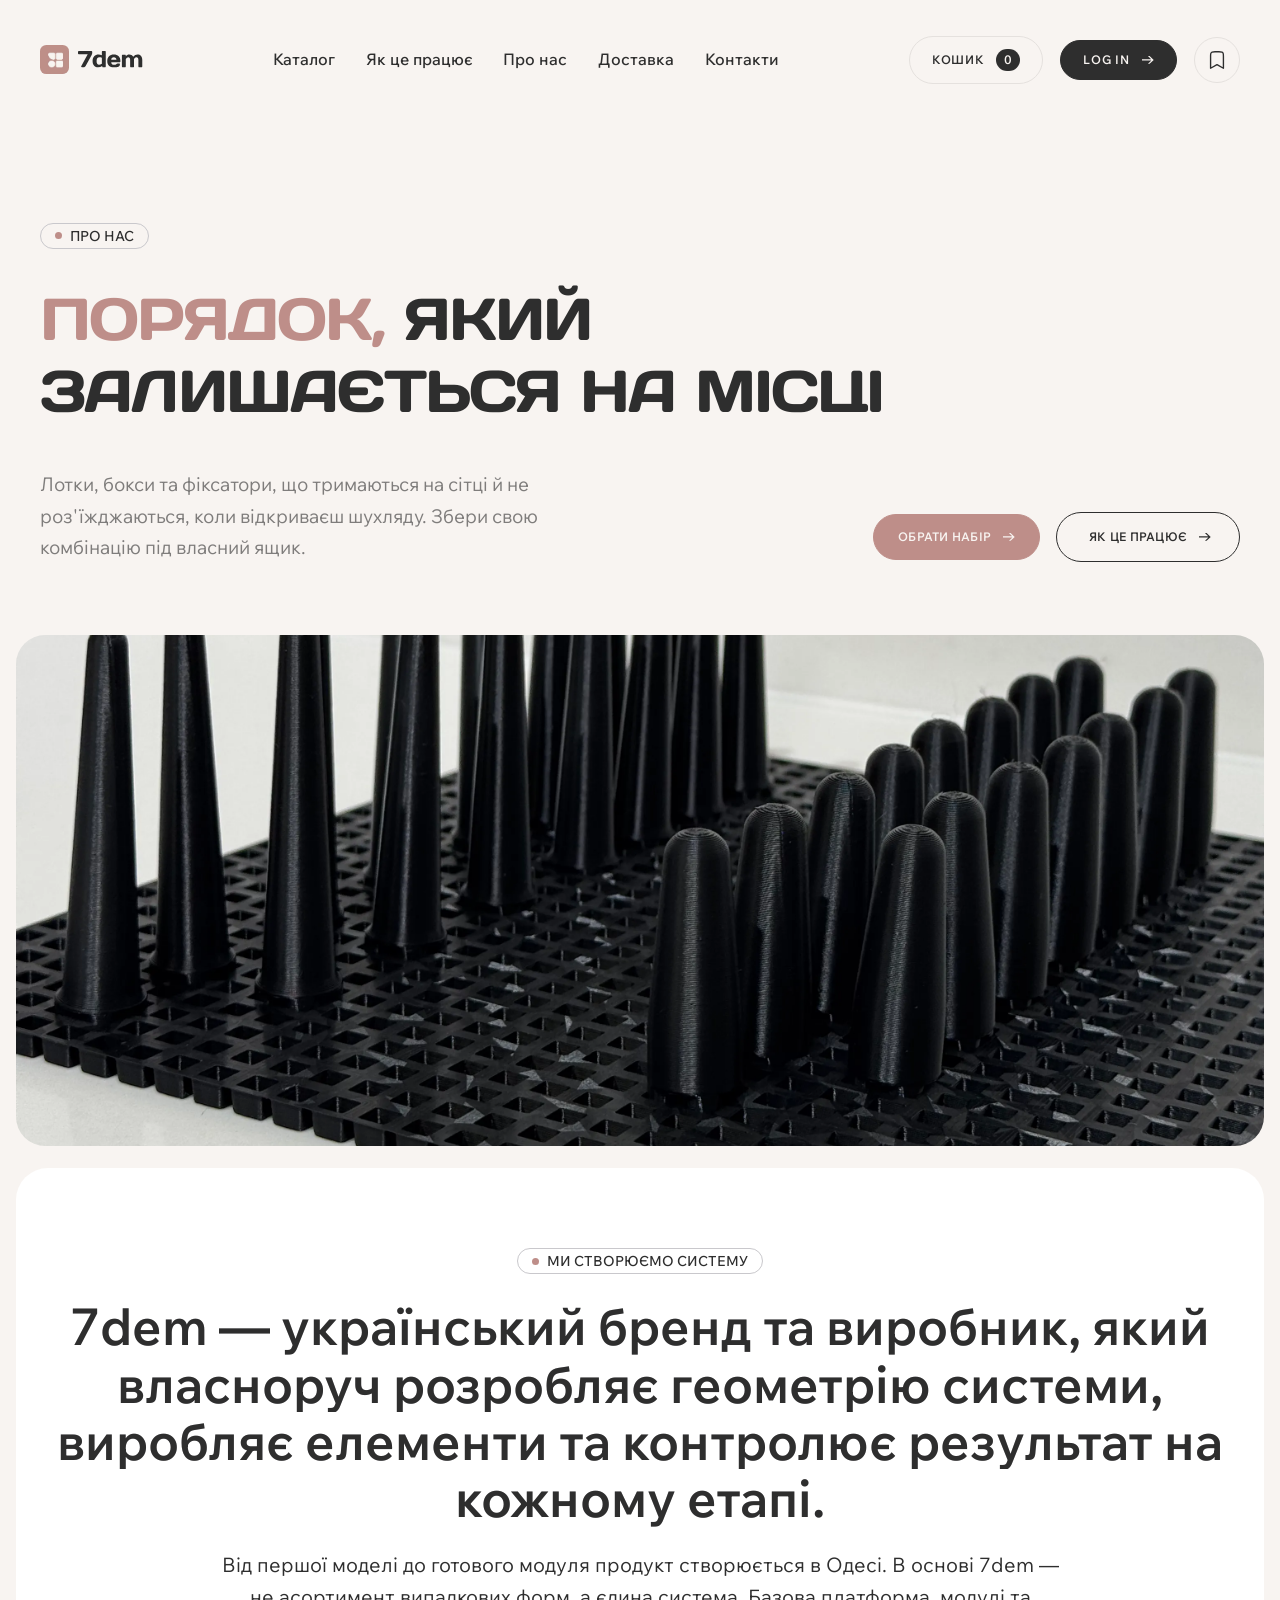
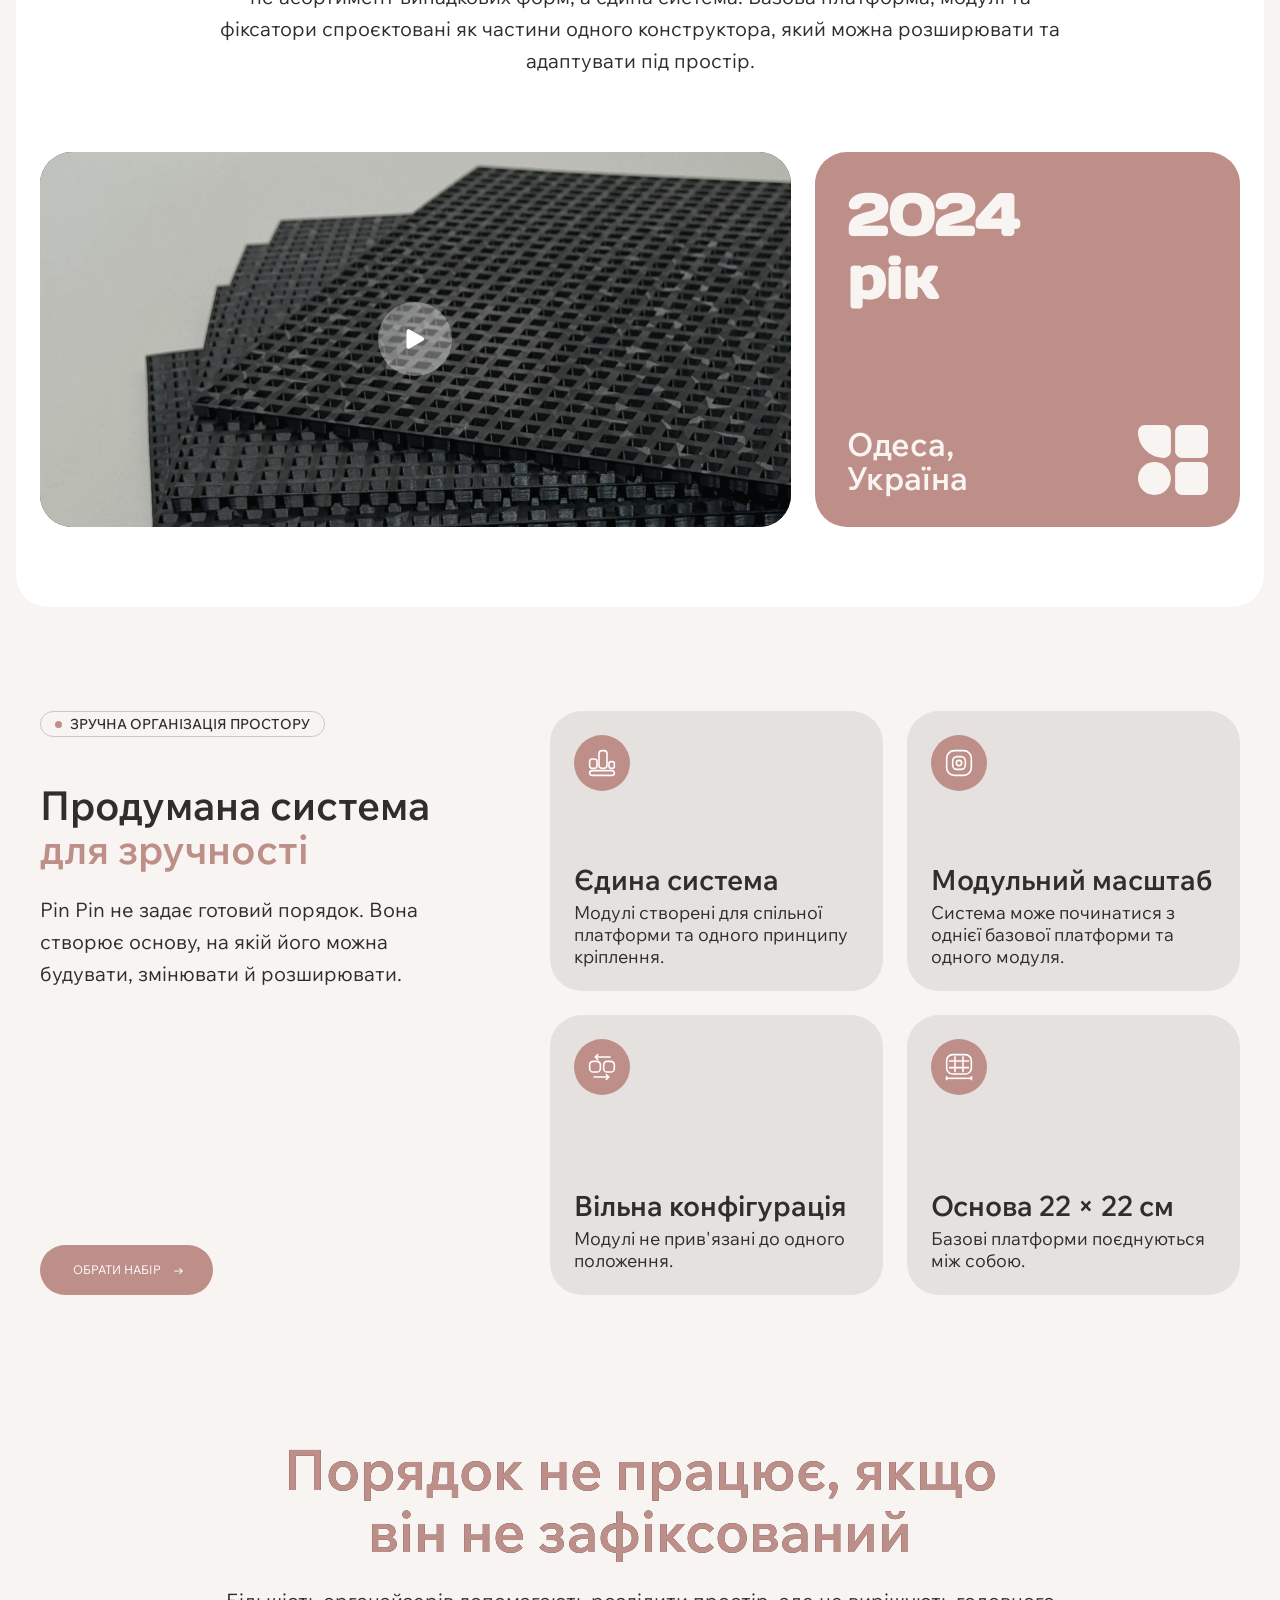
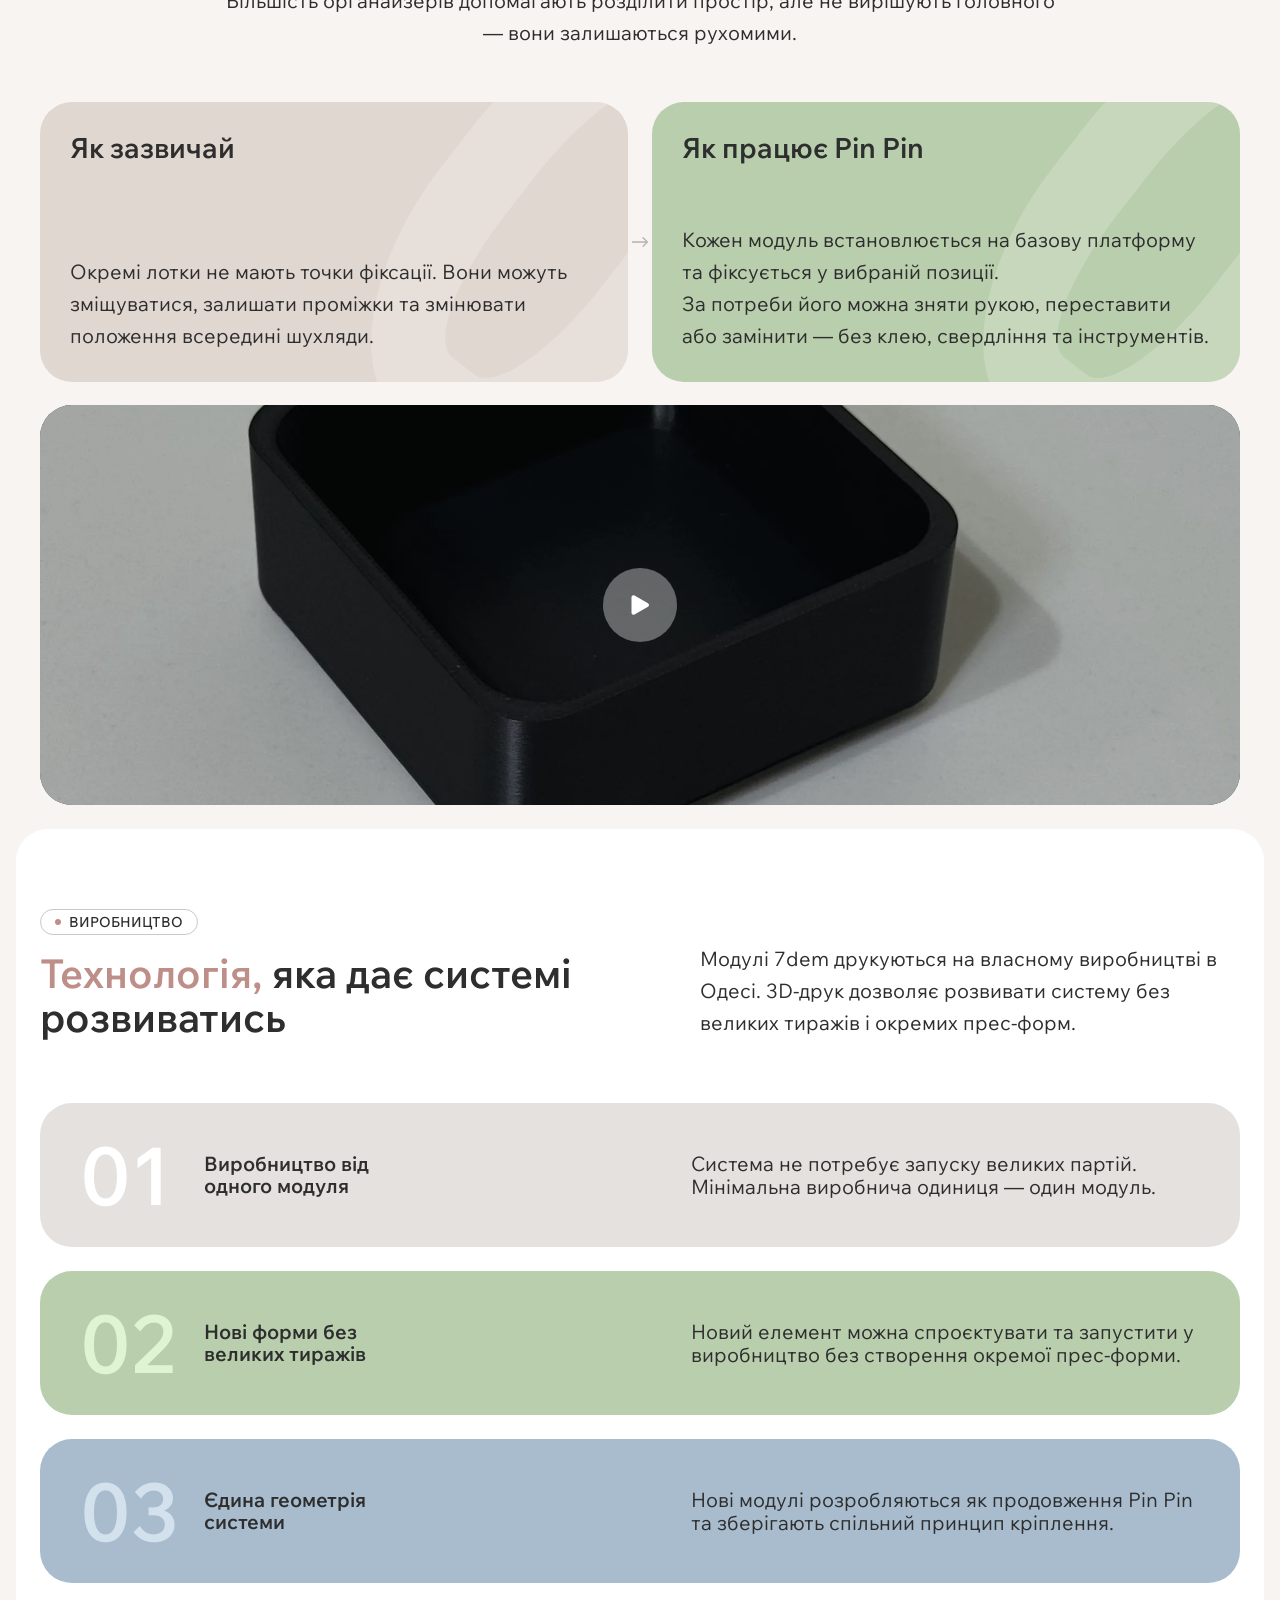
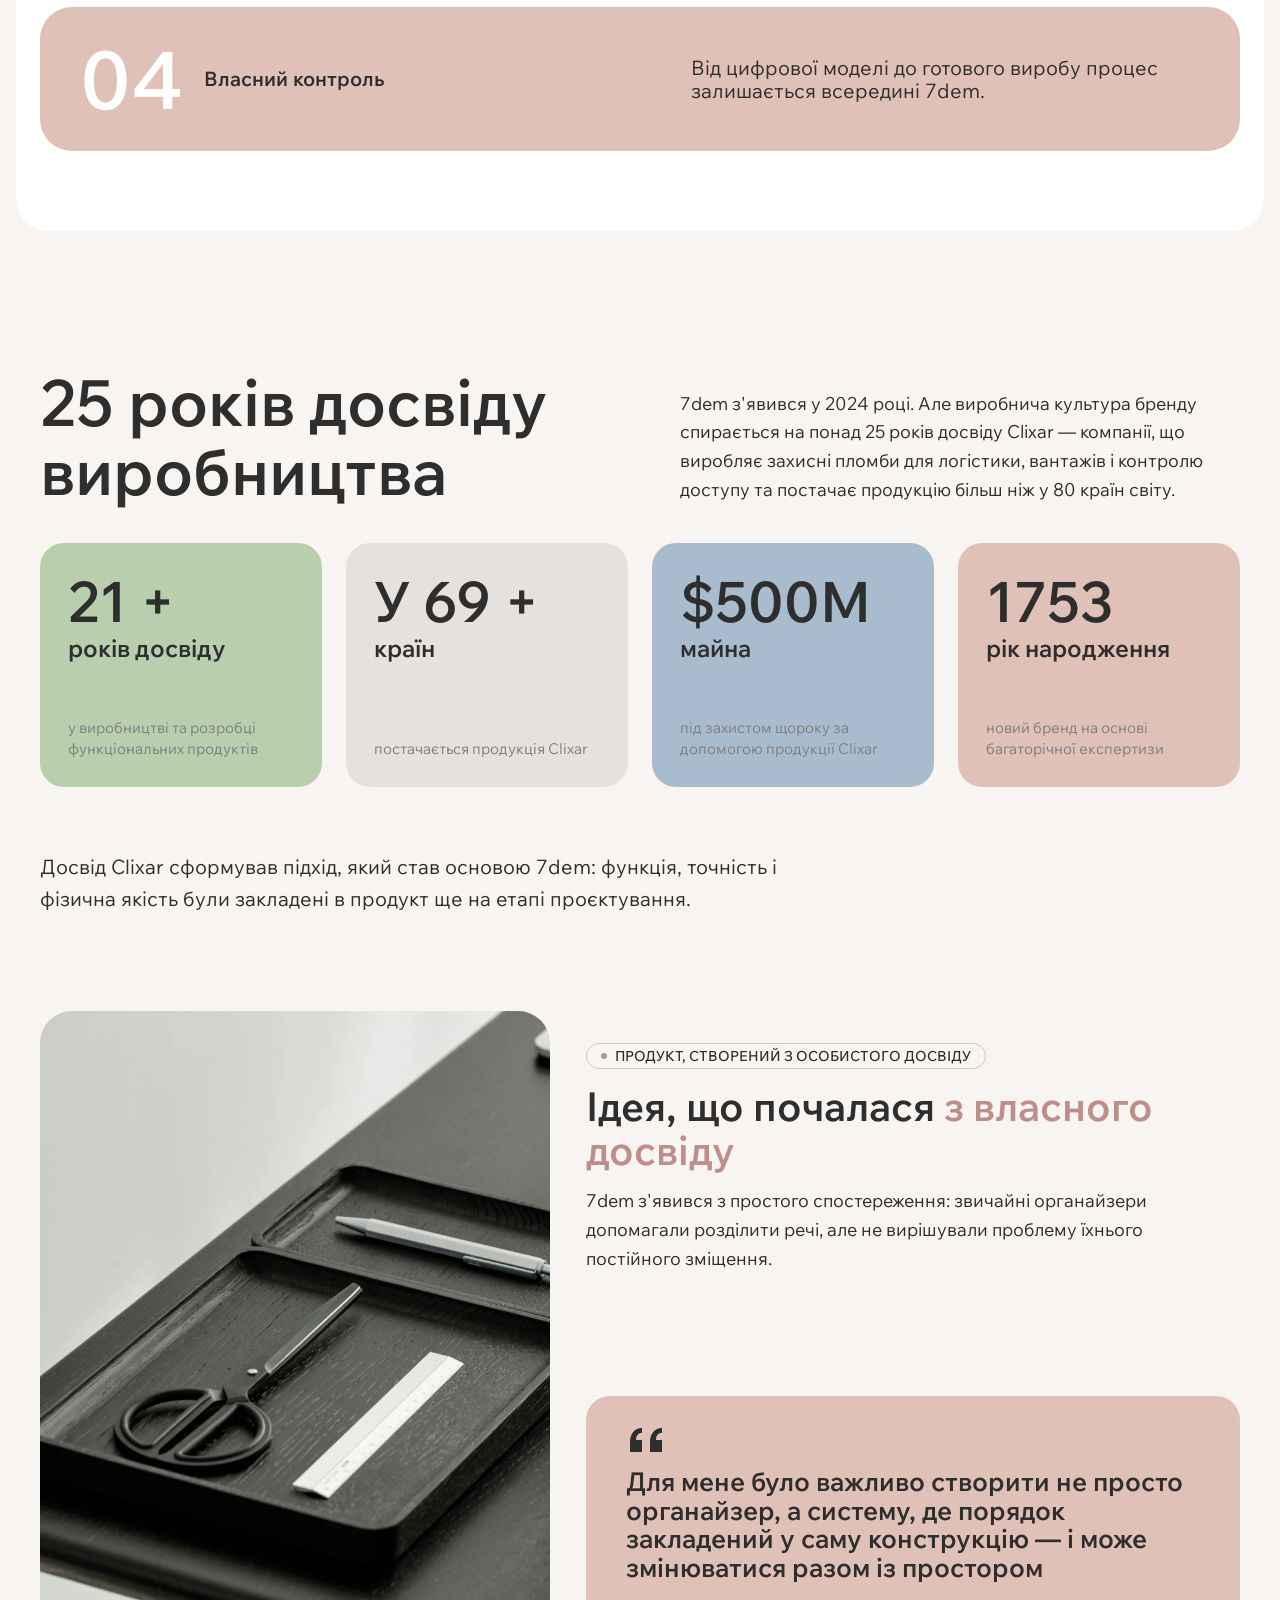
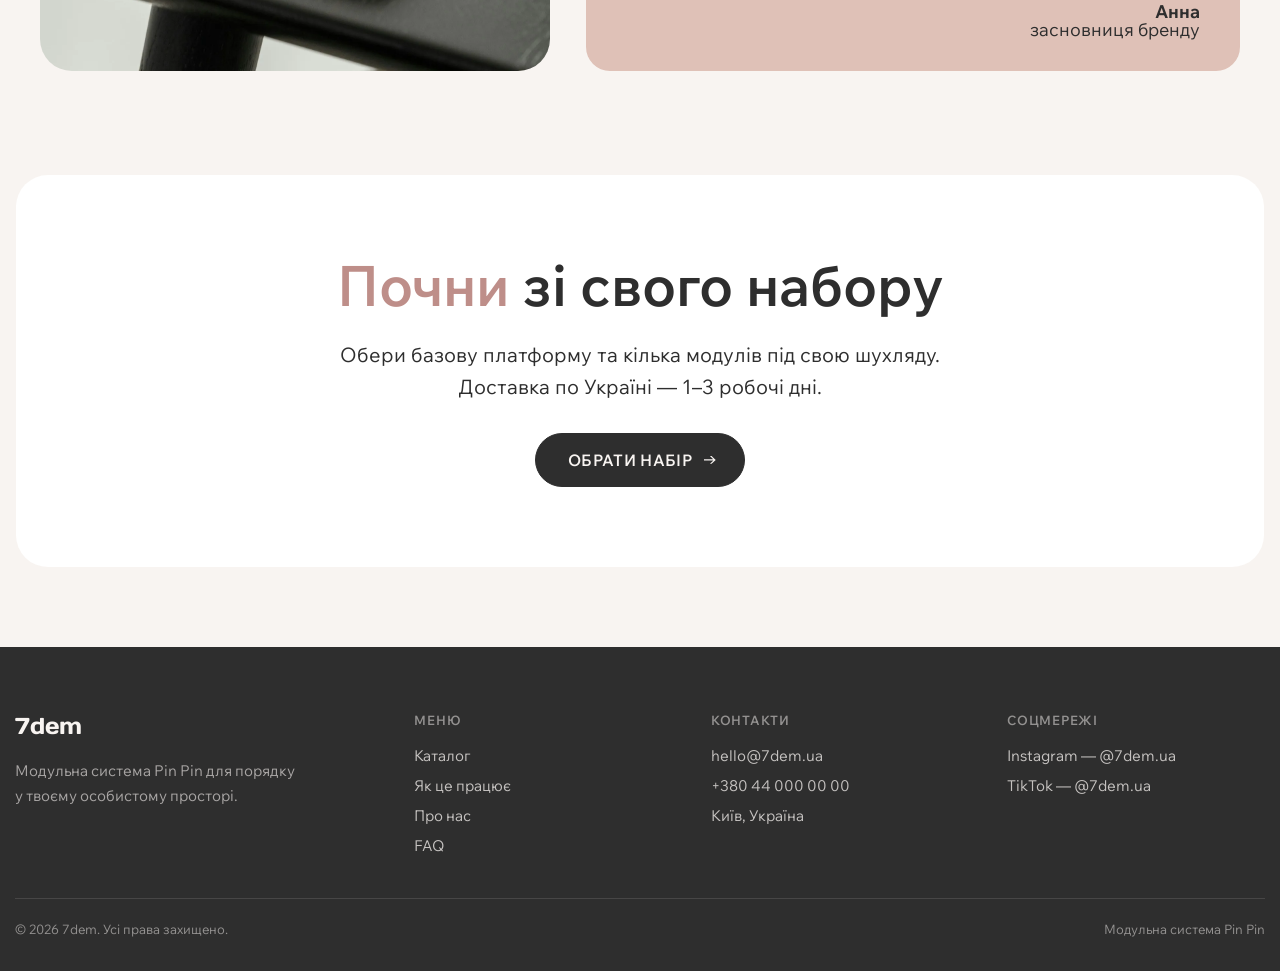
==== commit 62d0adca: "Updates" ====
--- a/about.html
+++ b/about.html
@@ -5,15 +5,25 @@
 		<meta name="viewport" content="width=device-width, initial-scale=1.0">
 		<link rel="shortcut icon" href="./assets/img/favicon.ico">
 		<meta name="description" content="7dem — українська модульна система Pin Pin для порядку в шухлядах. Дізнайся, як ми розробляємо й виробляємо систему в Одесі.">
+		<!--
+Страхувальна сітка для появи секцій (@components/effects/reveal): без JS
+ніхто не зніме початковий opacity: 0 з [data-fls-reveal*].
+-->
+		<noscript>
+			<style>
+				[data-fls-reveal],
+			[data-fls-reveal-group] > * { opacity: 1 !important; transform: none !important; }
+			</style>
+		</noscript>
 		<title>Про нас — 7dem</title>
-		<script type="module" crossorigin="" src="./js/about.min.js?v=1789508880267"></script>
-		<link rel="modulepreload" crossorigin="" href="./js/common.min.js?v=1789508880267">
-		<link rel="modulepreload" crossorigin="" href="./js/main.min.js?v=1789508880267">
-		<link rel="modulepreload" crossorigin="" href="./js/settext.min.js?v=1789508880267">
-		<link rel="stylesheet" crossorigin="" href="./css/common.min.css?v=1789508880267">
-		<link rel="stylesheet" crossorigin="" href="./css/main.min.css?v=1789508880267">
-		<link rel="stylesheet" crossorigin="" href="./css/settext.min.css?v=1789508880267">
-		<link rel="stylesheet" crossorigin="" href="./css/about.min.css?v=1789508880267">
+		<script type="module" crossorigin="" src="./js/about.min.js?v=1790601590795"></script>
+		<link rel="modulepreload" crossorigin="" href="./js/common.min.js?v=1790601590795">
+		<link rel="modulepreload" crossorigin="" href="./js/main.min.js?v=1790601590795">
+		<link rel="modulepreload" crossorigin="" href="./js/settext.min.js?v=1790601590795">
+		<link rel="stylesheet" crossorigin="" href="./css/common.min.css?v=1790601590795">
+		<link rel="stylesheet" crossorigin="" href="./css/main.min.css?v=1790601590795">
+		<link rel="stylesheet" crossorigin="" href="./css/settext.min.css?v=1790601590795">
+		<link rel="stylesheet" crossorigin="" href="./css/about.min.css?v=1790601590795">
 	</head>
 	<body>
 		<div class="wrapper">
@@ -64,14 +74,18 @@
 </fetch>
 -->
 						<div class="header__actions">
-							<button data-fls-dynamic=".menu__actions-mob, 768" data-fls-button="" type="button" class="header__button button button--padding-one button--border-color-two">
+							<!-- У ванілі — посилання на сторінку кошика (custom/cartlist); у темі кошик відкриває вендорський cart-drawer -->
+							<a href="cart.html" data-fls-dynamic=".menu__actions-mob, 768" data-fls-button="" class="header__button button button--padding-one button--border-color-two">
 								Кошик
 								<span>0</span>
-							</button>
-							<!-- «log in» веде на ванільну сторінку входу (custom/authform). У темі тут shopify-account -->
+							</a>
+							<!--
+«log in» веде на ванільну сторінку входу (custom/authform). У темі тут shopify-account.
+locals user (лише ваніль, сторінки кабінету) — «увійшла» клієнтка: ім'я замість log in і посилання в кабінет.
+Лише через typeof: голий плейсхолдер незаданого local у strictMode posthtml-expressions валить збірку
+-->
 							<a href="login.html" data-fls-dynamic=".menu__actions-mob, 768" data-fls-button="" class="header__button button button--padding-one button--border-color-one button--background-black">
-								log
-					in
+								log in
 								<svg aria-hidden="true" viewbox="0 0 12 8" xmlns="http://www.w3.org/2000/svg">
 									<path d="M7.60003 7.87195H5.93602L9.96803 3.93595L5.93602 -5.19753e-05H7.60003L11.696 3.93595L7.60003 7.87195ZM10.208 4.51195H2.44379e-05V3.35995H10.208V4.51195Z"></path>
 								</svg>
@@ -96,8 +110,8 @@
 			<main class="page">
 				<div data-fls-about="" class="about">
 					<!-- Shopify: src/shopify/relax-theme/sections/abouthero.liquid (стилі й JS спільні — підключені в theme.js). Змінюєш розмітку тут — онови й там -->
-					<section data-fls-abouthero="" class="abouthero">
-						<div class="abouthero__container">
+					<section data-fls-abouthero="" class="abouthero" data-fls-reveal-load="">
+						<div class="abouthero__container" data-fls-reveal-group="">
 							<div data-fls-tabletext="" class="tabletext">Про нас</div>
 							<h1 class="abouthero__title">
 								<mark class="abouthero__highlight">Порядок,</mark>
@@ -124,7 +138,7 @@
 								</a>
 							</div>
 						</div>
-						<div class="abouthero__media">
+						<div class="abouthero__media" data-fls-reveal="fade">
 							<picture>
 								<source media="(max-width: 600px)" srcset="./assets/img/IMG_9855-600.webp" type="image/webp">
 								<source media="(max-width: 1200px)" srcset="./assets/img/IMG_9855-1200.webp" type="image/webp">
@@ -135,7 +149,7 @@
 					<!-- Shopify: src/shopify/relax-theme/sections/companyintro.liquid (стилі й JS спільні — підключені в theme.js). Змінюєш розмітку тут — онови й там -->
 					<section data-fls-companyintro="" class="companyintro">
 						<div class="companyintro__container">
-							<div class="companyintro__card">
+							<div class="companyintro__card" data-fls-reveal-group="" data-fls-watcher="" data-fls-watcher-once="">
 								<div data-fls-tabletext="" class="tabletext">Ми створюємо систему</div>
 								<h2 class="companyintro__title" data-fls-textreveal="" data-fls-watcher="" data-fls-watcher-once="" data-fls-watcher-threshold="0.3">
 									7dem — український бренд та виробник, який
@@ -194,7 +208,7 @@
 					</section>
 					<!-- Shopify: src/shopify/relax-theme/sections/aboutfeatures.liquid (стилі й JS спільні — підключені в theme.js). Змінюєш розмітку тут — онови й там -->
 					<section data-fls-aboutfeatures="" class="aboutfeatures">
-						<div class="aboutfeatures__container">
+						<div class="aboutfeatures__container" data-fls-reveal-group="" data-fls-watcher="" data-fls-watcher-once="">
 							<div class="aboutfeatures__head">
 								<div data-fls-tabletext="" class="tabletext">Зручна організація простору</div>
 								<h2 class="aboutfeatures__title">
@@ -210,7 +224,7 @@
 									<span aria-hidden="true">→</span>
 								</a>
 							</div>
-							<ul class="aboutfeatures__grid">
+							<ul class="aboutfeatures__grid" data-fls-reveal-group="" data-fls-watcher="" data-fls-watcher-once="">
 								<li class="aboutfeatures__card">
 									<span class="aboutfeatures__icon" aria-hidden="true">
 										<svg width="40" height="40" viewbox="0 0 40 40" fill="none" xmlns="http://www.w3.org/2000/svg">
@@ -266,7 +280,7 @@
 					</section>
 					<!-- Shopify: src/shopify/relax-theme/sections/systemcompare.liquid (стилі й JS спільні — підключені в theme.js). Змінюєш розмітку тут — онови й там -->
 					<section data-fls-systemcompare="" class="systemcompare" id="systemcompare">
-						<div class="systemcompare__container">
+						<div class="systemcompare__container" data-fls-reveal-group="" data-fls-watcher="" data-fls-watcher-once="">
 							<h2 class="systemcompare__title" data-fls-textreveal="" data-fls-watcher="" data-fls-watcher-once="" data-fls-watcher-threshold="0.3">
 								<mark class="systemcompare__highlight">Порядок не</mark>
 								працює, якщо
@@ -318,7 +332,7 @@
 					<!-- Shopify: src/shopify/relax-theme/sections/productionsteps.liquid (стилі й JS спільні — підключені в theme.js). Змінюєш розмітку тут — онови й там -->
 					<section data-fls-productionsteps="" class="productionsteps">
 						<div class="productionsteps__container">
-							<div class="productionsteps__card">
+							<div class="productionsteps__card" data-fls-reveal-group="" data-fls-watcher="" data-fls-watcher-once="">
 								<div class="productionsteps__head">
 									<div class="productionsteps__heading">
 										<div data-fls-tabletext="" class="tabletext">Виробництво</div>
@@ -332,7 +346,7 @@
 					великих тиражів і окремих прес-форм.
 									</p>
 								</div>
-								<ul class="productionsteps__list">
+								<ul class="productionsteps__list" data-fls-reveal-group="" data-fls-watcher="" data-fls-watcher-once="">
 									<li class="productionsteps__row productionsteps__row--1">
 										<span class="productionsteps__number">01</span>
 										<h3 class="productionsteps__name">Виробництво від одного модуля</h3>
@@ -365,7 +379,7 @@
 					</section>
 					<!-- Shopify: src/shopify/relax-theme/sections/statsexperience.liquid (стилі й JS спільні — підключені в theme.js). Змінюєш розмітку тут — онови й там -->
 					<section data-fls-statsexperience="" class="statsexperience">
-						<div class="statsexperience__container">
+						<div class="statsexperience__container" data-fls-reveal-group="" data-fls-watcher="" data-fls-watcher-once="">
 							<div class="statsexperience__head">
 								<h2 class="statsexperience__title">25 років досвіду виробництва</h2>
 								<p class="statsexperience__text">
@@ -374,7 +388,7 @@
 				постачає продукцію більш ніж у 80 країн світу.
 								</p>
 							</div>
-							<ul class="statsexperience__grid" data-fls-watcher="" data-fls-watcher-once="">
+							<ul class="statsexperience__grid" data-fls-watcher="" data-fls-watcher-once="" data-fls-reveal-group="">
 								<li class="statsexperience__card statsexperience__card--1">
 									<strong class="statsexperience__value">
 										<span data-fls-digcounter="">25</span>
@@ -412,7 +426,7 @@
 					</section>
 					<!-- Shopify: src/shopify/relax-theme/sections/founderstory.liquid (стилі й JS спільні — підключені в theme.js). Змінюєш розмітку тут — онови й там -->
 					<section data-fls-founderstory="" class="founderstory">
-						<div class="founderstory__container">
+						<div class="founderstory__container" data-fls-reveal-group="" data-fls-watcher="" data-fls-watcher-once="">
 							<!-- TODO: тимчасове фото-заглушка — заміни на реальне фото засновниці бренду -->
 							<div class="founderstory__photo">
 								<picture>
@@ -447,8 +461,9 @@
 							</div>
 						</div>
 					</section>
+					<!-- Порт: src/shopify/relax-theme/sections/settext.liquid (2026-09-18 синхронізовано). Надстройка теми: варіант settext--about і налаштування heading_highlight — у ванілі їх немає. -->
 					<section data-fls-settext="" class="settext">
-						<div class="settext__container">
+						<div class="settext__container" data-fls-reveal-group="" data-fls-watcher="" data-fls-watcher-once="">
 							<h2 class="settext__title">
 								<mark class="settext__highlight">Почни</mark>
 								зі свого набору
@@ -493,7 +508,7 @@
 									<a href="#" class="footer__link">Про нас</a>
 								</li>
 								<li>
-									<a href="#" class="footer__link">FAQ</a>
+									<a href="faq.html" class="footer__link">FAQ</a>
 								</li>
 							</ul>
 						</div>
@@ -524,7 +539,7 @@
 						</div>
 					</div>
 					<div class="footer__bottom">
-						<span class="footer__copy">© 2026 7dem. Усі права захищені.</span>
+						<span class="footer__copy">© 2026 7dem. Усі права захищено.</span>
 						<span class="footer__note">Модульна система Pin Pin</span>
 					</div>
 				</div>
--- a/css/main.min.css
+++ b/css/main.min.css
@@ -1 +1 @@
-@import url("https://fonts.googleapis.com/css2?family=Wix%20Madefor%20Text:wght@400;500;600;700&display=swap");@import url("https://fonts.googleapis.com/css2?family=Days%20One:wght@400&display=swap");*{padding:0;margin:0;border:0}*,:after,:before{box-sizing:border-box}:after,:before{display:inline-block}body,html{height:100%}body{line-height:1;scrollbar-gutter:stable;-ms-text-size-adjust:100%;-moz-text-size-adjust:100%;-webkit-text-size-adjust:100%;-webkit-font-smoothing:antialiased;-moz-osx-font-smoothing:grayscale}button,input,textarea{font-family:inherit;font-size:inherit;line-height:inherit;color:inherit;background-color:transparent}input,textarea{width:100%}label{display:inline-block}button,option,select{cursor:pointer}a{display:inline-block;color:inherit;text-decoration:none}li{list-style:none}img{max-width:100%;height:auto;vertical-align:middle}h1,h2,h3,h4,h5,h6{font-weight:inherit;font-size:inherit}address{font-style:normal}:root{--font-family:"Wix Madefor Text", sans-serif;--font-size:1rem;--main-color:#2e2e2e;--color-bone:#f8f4f1;--color-blush:#dfc1b7;--color-clay:#cfa897;--color-rose:#be8e89;--color-white:#fff;--color-ink-muted:#7f7d7c;--color-ink-muted-two:gray;--color-hairline:#e5e1de;--color-sage:#88ceac;--color-sagetwo:#b8ceac;--color-sky:#a8bcce;--color-coral:#e8b4b0}body{color:var(--main-color);font-family:var(--font-family);font-size:var(--font-size);min-width:20rem}[data-fls-scrolllock] body{overflow:hidden;touch-action:none;overscroll-behavior:none}.wrapper{min-height:100%;display:flex;flex-direction:column;overflow:clip}.wrapper>main{flex:1 1 auto}.wrapper>*{min-width:0}[class*=__container]{max-width:76.875rem}[class*=__container--eight],[class*=__container--five],[class*=__container--four],[class*=__container--nine],[class*=__container--seven],[class*=__container--six],[class*=__container--three],[class*=__container--two],[class*=__container]{margin:0 auto;padding-left:.9375rem;padding-right:.9375rem}[class*=__container--two]{max-width:57.1875rem}[class*=__container--three]{max-width:77.875rem}[class*=__container--four]{max-width:76.8125rem}[class*=__container--five]{max-width:77.125rem}[class*=__container--six]{max-width:85.414375rem}[class*=__container--seven]{max-width:58.125rem}[class*=__container--eight]{max-width:85.875rem}[class*=__container--nine]{max-width:78.125rem}.menu__list{display:flex;align-items:center;flex-wrap:wrap;row-gap:.1875rem}.menu__link{font-weight:500;line-height:1;transition:all .3s;padding-top:.3125rem;padding-bottom:.3125rem}.icon-menu{display:none}.header{--header-height:8rem;--header-bg:#fff;position:fixed;top:0;left:0;width:100%;z-index:50;background:var(--header-bg)}.header__content{display:flex;justify-content:space-between;align-items:center;min-height:var(--header-height);transition:min-height .3s;column-gap:.75rem}.header__logo{flex:0 0 auto;display:inline-flex;align-items:center;column-gap:.5625rem;color:var(--main-color);transition:color .3s}.header__logo-icon{flex:0 0 auto;display:block;width:1.8rem;height:1.8rem;overflow:hidden;border-radius:22%}.header__logo-icon img{display:block;width:auto;height:100%;max-width:none}.header__logo-text{flex:0 0 auto;display:block;width:4.0625rem;height:auto}.header__actions{display:flex;align-items:center;column-gap:1.1875rem}.header__button{flex:0 0 auto;white-space:nowrap;font-weight:600;line-height:1.2;letter-spacing:.06em;text-transform:uppercase;align-items:center}.header__button span{display:grid;padding-block:.21875rem;padding-inline:.46875rem;border-radius:62.4375rem;background:#2e2e2e;color:var(--color-bone);transition:all .3s;font-weight:600;font-size:.75rem}.header__button span,.header__saved{justify-content:center;align-items:center}.header__saved{position:relative;flex:0 0 auto;display:inline-flex;width:3rem;height:3rem;border:.09375rem solid var(--color-hairline);border-radius:50%;color:var(--main-color);transition:background-color .3s,border-color .3s,color .3s}.header__saved svg{width:1.375rem;height:1.375rem}.header__saved-count{position:absolute;top:-.3125rem;right:-.3125rem;display:grid;place-items:center;min-width:1.25rem;height:1.25rem;padding-inline:.3125rem;border-radius:62.4375rem;background:var(--main-color);color:var(--color-bone);box-shadow:0 0 0 .125rem var(--header-bg);font-size:.6875rem;font-weight:600;line-height:1}.header__saved-count[hidden]{display:none}[data-fls-header-scroll].--header-scroll{--header-height:5rem}[data-fls-header-scroll-show].--header-scroll{transition:translate .3s;translate:0 -100%}[data-fls-header-scroll-show].--header-show{translate:0 0}.footer{background:var(--main-color);color:var(--color-bone)}.footer__top{display:grid;grid-template-columns:1.4fr 1fr 1fr 1fr}.footer__brand{display:flex;flex-direction:column}.footer__logo{font-family:Days One,sans-serif;font-weight:400;color:var(--color-bone)}.footer__logo:not(:last-child){margin-bottom:.75rem}.footer__tagline{color:var(--color-ink-muted-two);line-height:1.5;max-width:17.5rem}.footer__col{display:flex;flex-direction:column;min-width:0}.footer__heading{color:var(--color-ink-muted-two);font-weight:600;text-transform:uppercase;letter-spacing:.06em;font-size:.8125rem}.footer__heading:not(:last-child){margin-bottom:1rem}.footer__list{display:flex;flex-direction:column;gap:.625rem}.footer__link{color:var(--color-bone);transition:color .3s;font-size:.9375rem}.footer__bottom,.footer__link--static{color:var(--color-ink-muted-two)}.footer__bottom{display:flex;justify-content:space-between;align-items:center;gap:1rem;padding-top:1.5rem;border-top:.0625rem solid hsla(26,33%,96%,.12);font-size:.8125rem;flex-wrap:wrap}@media (max-width:62em){.footer__top{grid-template-columns:1fr 1fr}.footer__brand{grid-column:1/-1}}@media (width <= 48em){.menu__actions-mob{margin-top:.9375rem;display:grid;align-items:center;justify-content:center;row-gap:.75rem}}@media (max-width:48em) and (any-hover:none){.icon-menu{cursor:default}}@media (max-width:48em){.menu__body{height:100svh;overflow:auto;padding:7.1875rem .9375rem 1.875rem;background:#fff}.menu__body,.menu__body:before{position:fixed;width:100%;left:-100%;top:0;transition:left .3s}.menu__body:before{content:"";height:4.375rem;z-index:2}html[data-fls-menu-open] .menu__body,html[data-fls-menu-open] .menu__body:before{left:0}.menu__list{flex-direction:column}.menu__link{font-size:1.5625rem}.icon-menu{display:block;position:relative;width:1.875rem;height:1.125rem;z-index:5}.icon-menu span,.icon-menu:after,.icon-menu:before{content:"";transition:all .3s ease 0s;right:0;position:absolute;width:100%;height:.125rem;background-color:#000}.icon-menu:before{top:0}.icon-menu:after{bottom:0}.icon-menu span{top:calc(50% - .0625rem)}html[data-fls-menu-open] .icon-menu span{width:0}html[data-fls-menu-open] .icon-menu:before{top:calc(50% - .0625rem);transform:rotate(-45deg)}html[data-fls-menu-open] .icon-menu:after{bottom:calc(50% - .0625rem);transform:rotate(45deg)}.footer__top{grid-template-columns:1fr}}@media (width < 48em){.menu__list{column-gap:.875rem}.menu__link{font-size:.875rem}.header__actions{column-gap:.75rem}.header__button{font-size:.625rem}.header__saved{width:2.5rem;height:2.5rem}}@media (width < 20em){.header{--header-height:4.375rem}.footer{padding-top:2rem;padding-bottom:1.25rem}.footer__top{gap:1.5rem;margin-bottom:2rem}.footer__logo{font-size:1.25rem}.footer__tagline{font-size:.875rem}}@media (width >= 20em) and (width < 90em){.header{--header-height:clamp(4.375rem, 3.33929rem + 5.17857vw, 8rem)}.footer{padding-top:clamp(2rem,1.42857rem + 2.85714vw,4rem);padding-bottom:clamp(1.25rem,1.03571rem + 1.07143vw,2rem)}.footer__top{gap:clamp(1.5rem,1.35714rem + .71429vw,2rem);margin-bottom:clamp(2rem,1.57143rem + 2.14286vw,3.5rem)}.footer__logo{font-size:clamp(1.25rem,1.17857rem + .35714vw,1.5rem)}.footer__tagline{font-size:clamp(.875rem,.85714rem + .08929vw,.9375rem)}}@media (width >= 48em) and (width < 90em){.menu__list{column-gap:clamp(.875rem,-.69643rem + 3.27381vw,2.25rem)}.menu__link{font-size:clamp(.875rem,.73214rem + .29762vw,1rem)}.header__actions{column-gap:clamp(.75rem,.25rem + 1.04167vw,1.1875rem)}.header__button{font-size:clamp(.625rem,.48214rem + .29762vw,.75rem)}.header__saved{width:clamp(2.5rem,1.92857rem + 1.19048vw,3rem);height:clamp(2.5rem,1.92857rem + 1.19048vw,3rem)}}@media (width >= 48em) and (width < 62em){.header__content{column-gap:.5rem}.header__actions{column-gap:.375rem}.header__actions .header__button{padding-inline:.75rem}.header__actions .header__saved{width:2.25rem;height:2.25rem}}@media (width >= 48em) and (width < 56.25em){.header .menu__list{flex-wrap:nowrap;column-gap:.625rem}.header .menu__link{white-space:nowrap;font-size:.875rem}}@media (width >= 48em){.menu__actions-mob{display:none}}@media (width >= 90em){.menu__list{column-gap:2.25rem}.menu__link{font-size:1rem}.header{--header-height:8rem}.header__actions{column-gap:1.1875rem}.header__button{font-size:.75rem}.header__saved{width:3rem;height:3rem}.footer{padding-top:4rem;padding-bottom:2rem}.footer__top{gap:2rem;margin-bottom:3.5rem}.footer__logo{font-size:1.5rem}.footer__tagline{font-size:.9375rem}}@media (any-hover:hover){.footer__link:hover,.header__logo:hover{color:var(--color-rose)}}@media (any-hover:hover),(pointer:fine){html:not([data-fls-touch]) .menu__link:hover{color:var(--color-rose)}html:not([data-fls-touch]) .header__button:hover span{background:var(--color-bone);color:var(--color-rose)}html:not([data-fls-touch]) .header__saved:hover{background:var(--main-color);border-color:var(--main-color);color:var(--color-bone)}}+@import url("https://fonts.googleapis.com/css2?family=Wix%20Madefor%20Text:wght@400;500;600;700&display=swap");@import url("https://fonts.googleapis.com/css2?family=Days%20One:wght@400&display=swap");*{padding:0;margin:0;border:0}*,:after,:before{box-sizing:border-box}:after,:before{display:inline-block}body,html{height:100%}body{line-height:1;scrollbar-gutter:stable;-ms-text-size-adjust:100%;-moz-text-size-adjust:100%;-webkit-text-size-adjust:100%;-webkit-font-smoothing:antialiased;-moz-osx-font-smoothing:grayscale}button,input,textarea{font-family:inherit;font-size:inherit;line-height:inherit;color:inherit;background-color:transparent}input,textarea{width:100%}label{display:inline-block}button,option,select{cursor:pointer}a{display:inline-block;color:inherit;text-decoration:none}li{list-style:none}img{max-width:100%;height:auto;vertical-align:middle}h1,h2,h3,h4,h5,h6{font-weight:inherit;font-size:inherit}address{font-style:normal}:root{--font-family:"Wix Madefor Text", sans-serif;--font-size:1rem;--main-color:#2e2e2e;--color-bone:#f8f4f1;--color-blush:#dfc1b7;--color-clay:#cfa897;--color-rose:#be8e89;--color-white:#fff;--color-ink-muted:#7f7d7c;--color-ink-muted-two:gray;--color-hairline:#e5e1de;--color-sage:#88ceac;--color-sagetwo:#b8ceac;--color-sky:#a8bcce;--color-coral:#e8b4b0}body{color:var(--main-color);font-family:var(--font-family);font-size:var(--font-size);min-width:20rem}[data-fls-scrolllock] body{overflow:hidden;touch-action:none;overscroll-behavior:none}.wrapper{min-height:100%;display:flex;flex-direction:column;overflow:clip}.wrapper>main{flex:1 1 auto}.wrapper>*{min-width:0}[class*=__container]{max-width:76.875rem}[class*=__container--eight],[class*=__container--five],[class*=__container--four],[class*=__container--nine],[class*=__container--seven],[class*=__container--six],[class*=__container--three],[class*=__container--two],[class*=__container]{margin:0 auto;padding-left:.9375rem;padding-right:.9375rem}[class*=__container--two]{max-width:57.1875rem}[class*=__container--three]{max-width:77.875rem}[class*=__container--four]{max-width:76.8125rem}[class*=__container--five]{max-width:77.125rem}[class*=__container--six]{max-width:85.414375rem}[class*=__container--seven]{max-width:58.125rem}[class*=__container--eight]{max-width:85.875rem}[class*=__container--nine]{max-width:78.125rem}.menu__list{display:flex;align-items:center;flex-wrap:wrap;row-gap:.1875rem}.menu__link{font-weight:500;line-height:1;transition:all .3s;padding-top:.3125rem;padding-bottom:.3125rem}.icon-menu{display:none}.header{--header-height:8rem;--header-bg:#fff;position:fixed;top:0;left:0;width:100%;z-index:50;background:var(--header-bg)}.header__content{display:flex;justify-content:space-between;align-items:center;min-height:var(--header-height);transition:min-height .3s;column-gap:.75rem}.header__logo{flex:0 0 auto;display:inline-flex;align-items:center;column-gap:.5625rem;color:var(--main-color);transition:color .3s}.header__logo-icon{flex:0 0 auto;display:block;width:1.8rem;height:1.8rem;overflow:hidden;border-radius:22%}.header__logo-icon img{display:block;width:auto;height:100%;max-width:none}.header__logo-text{flex:0 0 auto;display:block;width:4.0625rem;height:auto}.header__actions{display:flex;align-items:center;column-gap:1.1875rem}.header__button{flex:0 0 auto;white-space:nowrap;font-weight:600;line-height:1.2;letter-spacing:.06em;text-transform:uppercase;align-items:center}.header__button span{display:grid;padding-block:.21875rem;padding-inline:.46875rem;border-radius:62.4375rem;background:#2e2e2e;color:var(--color-bone);transition:all .3s;font-weight:600;font-size:.75rem}.header__button span,.header__saved{justify-content:center;align-items:center}.header__saved{position:relative;flex:0 0 auto;display:inline-flex;width:3rem;height:3rem;border:.09375rem solid var(--color-hairline);border-radius:50%;color:var(--main-color);transition:background-color .3s,border-color .3s,color .3s}.header__saved svg{width:1.375rem;height:1.375rem}.header__saved-count{position:absolute;top:-.3125rem;right:-.3125rem;display:grid;place-items:center;min-width:1.25rem;height:1.25rem;padding-inline:.3125rem;border-radius:62.4375rem;background:var(--main-color);color:var(--color-bone);box-shadow:0 0 0 .125rem var(--header-bg);font-size:.6875rem;font-weight:600;line-height:1}.header__saved-count[hidden]{display:none}[data-fls-header-scroll].--header-scroll{--header-height:5rem}[data-fls-header-scroll-show].--header-scroll{transition:translate .3s;translate:0 -100%}[data-fls-header-scroll-show].--header-show{translate:0 0}.footer{background:var(--main-color);color:var(--color-bone)}.footer__container{max-width:85.875rem}.footer__top{display:grid;grid-template-columns:1.4fr 1fr 1fr 1fr}.footer__brand{display:flex;flex-direction:column}.footer__logo{font-family:Days One,sans-serif;font-weight:400;color:var(--color-bone)}.footer__logo:not(:last-child){margin-bottom:1.25rem}.footer__tagline{color:hsla(26,33%,96%,.6);line-height:1.7;max-width:17.5rem}.footer__col{display:flex;flex-direction:column;min-width:0}.footer__heading{color:hsla(26,33%,96%,.5);font-weight:600;text-transform:uppercase;letter-spacing:.06em;font-size:.8125rem}.footer__heading:not(:last-child){margin-bottom:1.25rem}.footer__list{display:flex;flex-direction:column;gap:.875rem}.footer__link{color:hsla(26,33%,96%,.75);transition:color .3s;font-size:.9375rem}.footer__bottom{display:flex;justify-content:space-between;align-items:center;gap:1rem;padding-top:1.5rem;border-top:.0625rem solid hsla(26,33%,96%,.12);color:hsla(26,33%,96%,.5);font-size:.8125rem;flex-wrap:wrap}[data-fls-reveal-group]>*,[data-fls-reveal]{opacity:0;transform:translate3d(var(--reveal-x,0),var(--reveal-y,var(--reveal-shift,2.5rem)),0) scale(var(--reveal-scale,1));transition:opacity var(--reveal-duration,.7s) ease var(--reveal-delay,0s),transform var(--reveal-duration,.7s) cubic-bezier(.22,.61,.36,1) var(--reveal-delay,0s)}[data-fls-reveal-group=down]>*,[data-fls-reveal=down]{--reveal-y:calc(-1 * var(--reveal-shift, 2.5rem))}[data-fls-reveal-group=left]>*,[data-fls-reveal=left]{--reveal-x:calc(-1 * var(--reveal-shift, 2.5rem));--reveal-y:0rem}[data-fls-reveal-group=right]>*,[data-fls-reveal=right]{--reveal-x:var(--reveal-shift, 2.5rem);--reveal-y:0rem}[data-fls-reveal-group=fade]>*,[data-fls-reveal=fade]{transform:none;transition:opacity var(--reveal-duration,.7s) ease var(--reveal-delay,0s)}[data-fls-reveal-group=zoom]>*,[data-fls-reveal=zoom]{--reveal-y:0rem;--reveal-scale:0.94}[data-fls-reveal-group]>*{--reveal-index:11;--reveal-delay:calc(var(--reveal-start, 0s) + var(--reveal-index) * var(--reveal-step, .08s))}[data-fls-reveal-group]>:first-child{--reveal-index:0}[data-fls-reveal-group]>:nth-child(2){--reveal-index:1}[data-fls-reveal-group]>:nth-child(3){--reveal-index:2}[data-fls-reveal-group]>:nth-child(4){--reveal-index:3}[data-fls-reveal-group]>:nth-child(5){--reveal-index:4}[data-fls-reveal-group]>:nth-child(6){--reveal-index:5}[data-fls-reveal-group]>:nth-child(7){--reveal-index:6}[data-fls-reveal-group]>:nth-child(8){--reveal-index:7}[data-fls-reveal-group]>:nth-child(9){--reveal-index:8}[data-fls-reveal-group]>:nth-child(10){--reveal-index:9}[data-fls-reveal-group]>:nth-child(11){--reveal-index:10}[data-fls-reveal-group]>:nth-child(12){--reveal-index:11}.--watcher-view[data-fls-reveal-group]>*,.--watcher-view[data-fls-reveal],[data-fls-loaded] [data-fls-reveal-load] [data-fls-reveal-group]>*,[data-fls-loaded] [data-fls-reveal-load] [data-fls-reveal],[data-fls-loaded] [data-fls-reveal-load][data-fls-reveal-group]>*,[data-fls-loaded] [data-fls-reveal-load][data-fls-reveal]{opacity:1;transform:none}@media (max-width:62em){.footer__top{grid-template-columns:1fr 1fr}.footer__brand{grid-column:1/-1}}@media (width <= 48em){.menu__actions-mob{margin-top:.9375rem;display:grid;align-items:center;justify-content:center;row-gap:.75rem}}@media (max-width:48em) and (any-hover:none){.icon-menu{cursor:default}}@media (max-width:48em){.menu__body{height:100svh;overflow:auto;padding:7.1875rem .9375rem 1.875rem;background:#fff}.menu__body,.menu__body:before{position:fixed;width:100%;left:-100%;top:0;transition:left .3s}.menu__body:before{content:"";height:4.375rem;z-index:2}html[data-fls-menu-open] .menu__body,html[data-fls-menu-open] .menu__body:before{left:0}.menu__list{flex-direction:column}.menu__link{font-size:1.5625rem}.icon-menu{display:block;position:relative;width:1.875rem;height:1.125rem;z-index:5}.icon-menu span,.icon-menu:after,.icon-menu:before{content:"";transition:all .3s ease 0s;right:0;position:absolute;width:100%;height:.125rem;background-color:#000}.icon-menu:before{top:0}.icon-menu:after{bottom:0}.icon-menu span{top:calc(50% - .0625rem)}html[data-fls-menu-open] .icon-menu span{width:0}html[data-fls-menu-open] .icon-menu:before{top:calc(50% - .0625rem);transform:rotate(-45deg)}html[data-fls-menu-open] .icon-menu:after{bottom:calc(50% - .0625rem);transform:rotate(45deg)}.footer__top{grid-template-columns:1fr}}@media (width < 48em){.menu__list{column-gap:.875rem}.menu__link{font-size:.875rem}.header__actions{column-gap:.75rem}.header__button{font-size:.625rem}.header__saved{width:2.5rem;height:2.5rem}}@media (width < 20em){.header{--header-height:4.375rem}.footer{padding-top:2.25rem;padding-bottom:1.5rem}.footer__top{gap:1.75rem;margin-bottom:1.75rem}.footer__logo{font-size:1.25rem}.footer__tagline{font-size:.875rem}}@media (width >= 20em) and (width < 90em){.header{--header-height:clamp(4.375rem, 3.33929rem + 5.17857vw, 8rem)}.footer{padding-top:clamp(2.25rem,1.60714rem + 3.21429vw,4.5rem);padding-bottom:clamp(1.5rem,1.28571rem + 1.07143vw,2.25rem)}.footer__top{gap:clamp(1.75rem,1.53571rem + 1.07143vw,2.5rem);margin-bottom:clamp(1.75rem,1.39286rem + 1.78571vw,3rem)}.footer__logo{font-size:clamp(1.25rem,1.17857rem + .35714vw,1.5rem)}.footer__tagline{font-size:clamp(.875rem,.85714rem + .08929vw,.9375rem)}}@media (width >= 48em) and (width < 90em){.menu__list{column-gap:clamp(.875rem,-.69643rem + 3.27381vw,2.25rem)}.menu__link{font-size:clamp(.875rem,.73214rem + .29762vw,1rem)}.header__actions{column-gap:clamp(.75rem,.25rem + 1.04167vw,1.1875rem)}.header__button{font-size:clamp(.625rem,.48214rem + .29762vw,.75rem)}.header__saved{width:clamp(2.5rem,1.92857rem + 1.19048vw,3rem);height:clamp(2.5rem,1.92857rem + 1.19048vw,3rem)}}@media (width >= 48em) and (width < 62em){.header__content{column-gap:.5rem}.header__actions{column-gap:.375rem}.header__actions .header__button{padding-inline:.75rem}.header__actions .header__saved{width:2.25rem;height:2.25rem}}@media (width >= 48em) and (width < 56.25em){.header .menu__list{flex-wrap:nowrap;column-gap:.625rem}.header .menu__link{white-space:nowrap;font-size:.875rem}}@media (width >= 48em){.menu__actions-mob{display:none}}@media (width >= 90em){.menu__list{column-gap:2.25rem}.menu__link{font-size:1rem}.header{--header-height:8rem}.header__actions{column-gap:1.1875rem}.header__button{font-size:.75rem}.header__saved{width:3rem;height:3rem}.footer{padding-top:4.5rem;padding-bottom:2.25rem}.footer__top{gap:2.5rem;margin-bottom:3rem}.footer__logo{font-size:1.5rem}.footer__tagline{font-size:.9375rem}}@media (any-hover:hover){.footer__link:hover:not(.footer__link--static),.header__logo:hover{color:var(--color-rose)}}@media (any-hover:hover),(pointer:fine){html:not([data-fls-touch]) .menu__link:hover{color:var(--color-rose)}html:not([data-fls-touch]) .header__button:hover span{background:var(--color-bone);color:var(--color-rose)}html:not([data-fls-touch]) .header__saved:hover{background:var(--main-color);border-color:var(--main-color);color:var(--color-bone)}}@media (prefers-reduced-motion:reduce){[data-fls-reveal-group]>*,[data-fls-reveal]{opacity:1;transform:none;transition:none}}
--- a/css/about.min.css
+++ b/css/about.min.css
@@ -1 +1 @@
-[data-fls-videofullscreen]{cursor:pointer}[data-fls-videofullscreen][data-fls-videofullscreen]:fullscreen{width:100%;height:100%;max-height:none;aspect-ratio:auto;border-radius:0;background:#000;cursor:zoom-out}[data-fls-videofullscreen][data-fls-videofullscreen]:fullscreen img,[data-fls-videofullscreen][data-fls-videofullscreen]:fullscreen video{width:100%;height:100%;object-fit:contain;opacity:1}[data-fls-videofullscreen][data-fls-videofullscreen]:fullscreen button{display:none}[data-fls-videofullscreen][data-fls-videofullscreen]:-webkit-full-screen{width:100%;height:100%;max-height:none;aspect-ratio:auto;border-radius:0;background:#000;cursor:zoom-out}[data-fls-videofullscreen][data-fls-videofullscreen]:-webkit-full-screen img,[data-fls-videofullscreen][data-fls-videofullscreen]:-webkit-full-screen video{width:100%;height:100%;object-fit:contain;opacity:1}[data-fls-videofullscreen][data-fls-videofullscreen]:-webkit-full-screen button{display:none}.about{display:flow-root;background:var(--color-bone);--about-muted:#c9c8cc;--textreveal-from:var(--about-muted)}.about .founderstory__quote-text,.about .productionsteps__number,.about .statsexperience__value,.about h2,.about h3{font-family:var(--font-family);font-weight:600}.about .tabletext{padding:.3125rem .875rem;font-size:.875rem;line-height:1;text-transform:uppercase;color:var(--main-color);background:transparent;border-color:var(--about-muted)}.about .tabletext:before{background:var(--color-rose);flex-shrink:0}.about .abouthero__button--primary svg path{fill:currentColor}.about .companyintro,.about .productionsteps{margin-inline:1rem;padding:5rem 0;background:var(--color-white);border-radius:2rem}.about .companyintro__card,.about .productionsteps__card{padding:0;border-radius:0}.about .companyintro__title{max-width:none;font-size:clamp(1.625rem,4vw,3.5rem);line-height:1.12}.about .companyintro__muted{color:var(--about-muted)}.about .companyintro__text{max-width:53.125rem;font-size:1.25rem;color:var(--main-color);margin-bottom:4.5rem}.about .companyintro__media{gap:1.5rem}.about .companyintro__video{flex:2.08 1 0;aspect-ratio:2/1;border-radius:2rem}.about .companyintro__badge{position:relative;flex:1 1 0;padding:2rem;border-radius:2rem;color:var(--color-bone)}.about .companyintro__year{font-size:clamp(2.25rem,4.5vw,4rem)}.about .companyintro__place{display:flex;align-items:flex-end;font-size:2rem;line-height:1.05}.about .companyintro__logo{position:absolute;bottom:2rem;right:2rem;width:4.375rem;height:4.375rem}.about .companyintro__logo *{fill:currentColor}.about .aboutfeatures{padding-block:6.5rem 4.5rem}.about .aboutfeatures__container{align-items:stretch;gap:5rem}.about .aboutfeatures__head{width:26.875rem;display:flex;flex-direction:column;align-items:flex-start}.about .aboutfeatures__title{font-size:2.5rem;line-height:1.1;margin-top:1rem}.about .aboutfeatures__text{font-size:1.25rem;color:var(--main-color)}.about .aboutfeatures__button{margin-top:auto;background:var(--color-rose);color:var(--color-white);font-size:.75rem;text-transform:uppercase}.about .aboutfeatures__grid{gap:1.5rem}.about .aboutfeatures__card{padding:1.5rem;min-height:17.5rem;background:var(--aboutfeatures-card-bg,var(--color-hairline));border-radius:2rem}.about .aboutfeatures__icon{width:3.5rem;height:3.5rem;background:var(--color-rose);color:#fff;margin-bottom:4rem}.about .aboutfeatures__icon svg{width:2rem;height:2rem}.about .aboutfeatures__name{margin-top:auto;font-size:1.75rem;line-height:1.05}.about .aboutfeatures__desc{font-size:1.125rem;line-height:1.2;color:var(--aboutfeatures-card-text,var(--main-color))}.about .systemcompare{padding-block:4.5rem 1.5rem}.about .systemcompare__title{max-width:53.125rem;font-size:3.5rem;line-height:1.1;color:var(--main-color)}.about .systemcompare__text{max-width:53.125rem;font-size:1.25rem;color:var(--main-color);margin-bottom:3.5rem}.about .systemcompare__compare{position:relative;gap:1.5rem}.about .systemcompare__arrow{position:absolute;left:50%;top:50%;transform:translate(-50%,-50%)}.about .systemcompare__arrow svg{width:1rem}.about .systemcompare__item{position:relative;isolation:isolate;overflow:hidden;min-height:17.5rem;display:flex;flex-direction:column;border-radius:2rem}.about .systemcompare__item:before{content:"";position:absolute;z-index:-1;width:17.5rem;height:31.25rem;border:5rem solid hsla(0,0%,100%,.188);border-radius:45%;right:-5rem;top:-7.5rem;transform:rotate(38deg)}.about .systemcompare__item--before{background:#e1d7d1}.about .systemcompare__name{font-size:1.75rem}.about .systemcompare__desc{margin-top:auto;font-size:1.25rem}.about .systemcompare__video{height:auto;aspect-ratio:3/1;border-radius:2rem}.about .productionsteps__head{align-items:flex-end;margin-bottom:4rem}.about .productionsteps__title{max-width:35rem;font-size:2.5rem;line-height:1.1}.about .productionsteps__highlight{color:var(--color-rose)}.about .productionsteps__text{max-width:33.75rem;font-size:1.25rem;color:var(--main-color)}.about .productionsteps__list{gap:1.5rem}.about .productionsteps__row{grid-template-columns:6.25rem 1fr 1.1fr;min-height:9rem;padding:1.5rem 2.5rem;border-radius:2rem;gap:1.5rem}.about .productionsteps__row--1{background:var(--color-hairline)}.about .productionsteps__row--4{background:var(--color-blush)}.about .productionsteps__number{font-size:5rem}.about .productionsteps__row--2 .productionsteps__number{color:#dff4d1}.about .productionsteps__row--3 .productionsteps__number{color:#d3e1ec}.about .productionsteps__name{max-width:12.5rem;font-size:1.25rem;line-height:1.1}.about .productionsteps__desc{font-size:1.25rem;line-height:1.15}.about .statsexperience{padding-block:8.5rem 3rem}.about .statsexperience__title{max-width:33.75rem;font-size:4rem;line-height:1.08}.about .statsexperience__text{font-size:1.125rem;color:var(--main-color)}.about .statsexperience__grid{gap:1.5rem}.about .statsexperience__card{min-height:15.25rem;padding:1.75rem;display:flex;flex-direction:column;border-radius:1.5rem}.about .statsexperience__card--2{background:var(--color-hairline)}.about .statsexperience__card--4{background:var(--color-blush)}.about .statsexperience__value{font-size:3.5rem}.about .statsexperience__label{font-size:1.5rem}.about .statsexperience__caption{margin-top:auto;font-size:.9375rem}.about .statsexperience__note{max-width:46.25rem;margin-top:4rem;font-size:1.25rem;line-height:1.6}.about .founderstory{padding-block:3rem 6.5rem}.about .founderstory__container{grid-template-columns:.78fr 1fr;gap:2.25rem;align-items:stretch}.about .founderstory__photo{aspect-ratio:510/660;border-radius:2rem}.about .founderstory__content{padding-top:2rem}.about .founderstory__title{font-size:2.5rem;line-height:1.1}.about .founderstory__text{font-size:1.125rem;color:var(--main-color)}.about .founderstory__quote{margin-top:auto;padding:2rem 2.5rem}.about .founderstory__quote-text{font-size:1.625rem;line-height:1.1}.about .founderstory__quote-mark{width:2.5rem;opacity:1}.about .founderstory__quote-author{text-align:right;font-size:1.125rem}.about .settext{margin:0 1rem 5rem;padding-block:5rem;border-radius:2rem;background:#fff}.about .settext__title{font-size:3.5rem}.about .settext__highlight:before{display:none}.about .settext__highlight{color:var(--color-rose)}body:has([data-fls-about]) .header{background:var(--color-bone)}.abouthero__container{display:grid;grid-template-columns:1fr auto}.abouthero__buttons,.abouthero__text,.abouthero__title{max-width:100%}.abouthero .tabletext{grid-column:1/-1;justify-self:start;align-self:flex-start;max-width:100%}.abouthero__title{grid-column:1/-1;margin:0;font-family:Days One,sans-serif;text-transform:uppercase;line-height:1.22;color:var(--main-color);letter-spacing:-.03em}.abouthero__highlight{background:none;color:var(--color-rose);font:inherit}.abouthero__text{color:var(--color-ink-muted);line-height:1.6;max-width:35rem}.abouthero__buttons{align-self:end;display:flex;flex-wrap:wrap;gap:1rem}.abouthero__button{font-size:.75rem}.abouthero__button--primary{align-self:center}.abouthero__button{font-weight:600;line-height:1;letter-spacing:.02em;text-transform:uppercase}.abouthero__media{margin-inline:1rem;overflow:hidden}.abouthero__image{display:block;width:100%;height:100%;object-fit:cover;object-position:center 60%}.aboutfeatures__container{display:flex;align-items:flex-start}.aboutfeatures__head{flex:0 0 auto;width:21.25rem;max-width:100%}.aboutfeatures__title{font-weight:600;line-height:1.1;color:var(--main-color)}.aboutfeatures__highlight{background:none;color:var(--color-rose);font:inherit}.aboutfeatures__text{color:var(--color-ink-muted);line-height:1.6}.aboutfeatures__grid{flex:1 1 auto;display:grid;grid-template-columns:repeat(2,1fr);gap:1rem;min-width:0}.aboutfeatures__card{background:var(--aboutfeatures-card-bg,var(--color-white));border-radius:2rem;display:flex;flex-direction:column;transition:background-color .3s}.aboutfeatures__card:first-child{--aboutfeatures-card-hover-bg:var(--color-rose)}.aboutfeatures__card:nth-child(2){--aboutfeatures-card-hover-bg:var(--color-sagetwo)}.aboutfeatures__card:nth-child(3){--aboutfeatures-card-hover-bg:var(--color-sky)}.aboutfeatures__card:nth-child(4){--aboutfeatures-card-hover-bg:var(--color-coral)}.aboutfeatures__icon{display:inline-flex;align-items:center;justify-content:center;width:2.5rem;height:2.5rem;border-radius:50%;color:var(--main-color);background:var(--color-hairline);transition:color .3s,background-color .3s}.aboutfeatures__icon svg *{stroke:currentColor;transition:stroke .3s}.aboutfeatures__icon:not(:last-child){margin-bottom:1.5rem}.aboutfeatures__name{font-weight:600;color:var(--aboutfeatures-card-text,var(--main-color));transition:color .3s}.aboutfeatures__name:not(:last-child){margin-bottom:.5rem}.aboutfeatures__desc{color:var(--aboutfeatures-card-text,var(--color-ink-muted));transition:color .3s;line-height:1.2}.companyintro__card{background:var(--color-white);text-align:center;border-radius:2.5rem}.companyintro__title{margin:0 auto;font-family:Days One,sans-serif;font-weight:600;line-height:1.1;color:var(--main-color);max-width:56.25rem}.companyintro__muted,.companyintro__text{color:var(--color-ink-muted)}.companyintro__text{margin:0 auto;line-height:1.6;max-width:40rem}.companyintro__media{display:flex;align-items:stretch;text-align:left}.companyintro__video{position:relative;flex:1 1 65%;min-width:0;border-radius:1.5rem;overflow:hidden;background:#1e2b22;aspect-ratio:4/3}.companyintro__video-image{display:block;width:100%;height:100%;object-fit:cover;opacity:.85}.companyintro__play{position:absolute;top:50%;left:50%;transform:translate(-50%,-50%);display:inline-flex;align-items:center;justify-content:center;width:4rem;height:4rem;border:none;border-radius:50%;background:hsla(0,0%,100%,.35);color:var(--color-white);cursor:pointer;transition:background .3s}.companyintro__badge{flex:1 1 35%;min-width:0;display:flex;flex-direction:column;border-radius:1.5rem;background:var(--color-rose);color:var(--main-color)}.companyintro__year{font-family:Days One,sans-serif;line-height:1.1}.companyintro__year:not(:last-child){margin-bottom:.75rem}.companyintro__place{flex:1 1 auto;line-height:1.1;font-weight:600}.companyintro__logo{align-self:flex-end}.textreveal__word{display:inline-block;color:transparent;background-image:linear-gradient(var(--textreveal-to,var(--main-color)),var(--textreveal-to,var(--main-color))),linear-gradient(var(--textreveal-from,var(--color-hairline)),var(--textreveal-from,var(--color-hairline)));background-repeat:no-repeat;background-position:0;background-size:0 100%,100% 100%;background-clip:text;-webkit-background-clip:text;transition:background-size var(--textreveal-duration,.5s) ease calc(var(--word-index, 0) * var(--textreveal-step, .06s))}.--watcher-view .textreveal__word{background-size:100% 100%,100% 100%}.systemcompare{text-align:center}.systemcompare__title{--textreveal-from:var(--main-color);--textreveal-to:var(--color-rose);margin:0 auto;font-weight:600;line-height:1.1;color:var(--main-color);max-width:45.4375rem}.systemcompare__highlight{background:none;color:var(--color-rose);font:inherit}.systemcompare__text{margin:0 auto;color:var(--color-ink-muted);line-height:1.6;max-width:35rem}.systemcompare__compare{display:flex;align-items:stretch;text-align:left}.systemcompare__item{flex:1 1 50%;min-width:0;border-radius:1.5rem}.systemcompare__item--before{background:var(--color-blush)}.systemcompare__item--after{background:var(--color-sagetwo)}.systemcompare__arrow{display:flex;flex:0 0 auto;align-self:center;color:#b3b3b3}.systemcompare__name{font-weight:600;color:var(--main-color);line-height:1.1}.systemcompare__desc{color:var(--main-color);line-height:1.6}.systemcompare__video{position:relative;border-radius:2rem;overflow:hidden;background:#1e2b22}.systemcompare__video-image{display:block;width:100%;height:100%;object-fit:cover;opacity:.85}.systemcompare__play{position:absolute;top:50%;left:50%;transform:translate(-50%,-50%);display:inline-flex;align-items:center;justify-content:center;width:4rem;height:4rem;border:none;border-radius:50%;background:hsla(0,0%,100%,.35);color:var(--color-white);cursor:pointer;transition:background .3s}.productionsteps__card{background:var(--color-white);border-radius:2.5rem}.productionsteps__head{display:flex;justify-content:space-between;align-items:flex-start}.productionsteps__heading{flex:1 1 auto;min-width:0}.productionsteps .tabletext:before{width:.375rem;height:.375rem}.productionsteps__title{margin:0;font-family:Days One,sans-serif;font-weight:400;line-height:1.3;color:var(--main-color);max-width:27.5rem}.productionsteps__text{flex:1 1 auto;min-width:0;color:var(--color-ink-muted);line-height:1.6;max-width:26.25rem}.productionsteps__list{display:flex;flex-direction:column;gap:1rem}.productionsteps__row{display:grid;grid-template-columns:auto 1fr 1fr;align-items:center;border-radius:1.25rem}.productionsteps__row--1{background:var(--color-blush)}.productionsteps__row--2{background:var(--color-sagetwo)}.productionsteps__row--3{background:var(--color-sky)}.productionsteps__row--4{background:var(--color-coral)}.productionsteps__number{font-family:Days One,sans-serif;font-weight:400;color:var(--color-white);line-height:1}.productionsteps__name{margin:0;font-family:Days One,sans-serif;font-weight:400;color:var(--main-color);line-height:1.3}.productionsteps__desc{color:var(--main-color);line-height:1.5}.statsexperience__head{display:flex;justify-content:space-between;align-items:flex-end}.statsexperience__title{margin:0;font-family:Days One,sans-serif;font-weight:400;line-height:1.2;color:var(--main-color);max-width:26.25rem}.statsexperience__text{flex:1 1 auto;min-width:0;color:var(--color-ink-muted);line-height:1.6;max-width:35rem}.statsexperience__grid{display:grid;grid-template-columns:repeat(4,1fr)}.statsexperience__card{border-radius:1.25rem;color:var(--main-color)}.statsexperience__card--1{background:var(--color-sagetwo)}.statsexperience__card--2{background:var(--color-blush)}.statsexperience__card--3{background:var(--color-sky)}.statsexperience__card--4{background:var(--color-coral)}.statsexperience__value{display:block;font-family:Days One,sans-serif;font-weight:400;line-height:1.1}.statsexperience__value:not(:last-child){margin-bottom:.25rem}.statsexperience__label{display:block;font-weight:600}.statsexperience__caption{color:var(--color-ink-muted-two);line-height:1.4}.founderstory__container{display:grid;grid-template-columns:1fr 1fr;align-items:center}.founderstory__photo{border-radius:1.5rem;overflow:hidden;aspect-ratio:600/640}.founderstory__image{display:block;width:100%;height:100%;object-fit:cover}.founderstory__content{display:flex;flex-direction:column}.founderstory .tabletext{align-self:flex-start}.founderstory .tabletext:before{width:.375rem;height:.375rem}.founderstory__title{margin:0;font-family:Days One,sans-serif;font-weight:400;line-height:1.2;color:var(--main-color)}.founderstory__highlight{background:none;color:var(--color-rose);font:inherit}.founderstory__text{color:var(--color-ink-muted);line-height:1.6}.founderstory__quote{margin:0;border-radius:1.5rem;background:var(--color-blush)}.founderstory__quote-mark{color:var(--main-color);opacity:.5}.founderstory__quote-mark:not(:last-child){display:block;margin-bottom:1rem}.founderstory__quote-text{margin:0;font-family:Days One,sans-serif;font-weight:400;line-height:1.4;color:var(--main-color)}.founderstory__quote-text:not(:last-child){margin-bottom:1.25rem}.founderstory__quote-author{display:flex;flex-direction:column;color:var(--main-color)}.founderstory__quote-author strong{font-weight:700}@media (max-width:62em){.about .companyintro,.about .productionsteps{padding-block:3rem}.about .aboutfeatures__container{gap:2rem}.about .aboutfeatures__head{width:100%}.about .aboutfeatures__button{margin-top:1.5rem}.about .aboutfeatures__grid{width:100%}.about .productionsteps__head{align-items:flex-start;gap:1.5rem}.about .productionsteps__row{grid-template-columns:4.5rem 1fr 1.1fr;padding:1.5rem}.about .productionsteps__number{font-size:3.5rem}.about .statsexperience{padding-top:4.5rem}.about .founderstory__container{grid-template-columns:1fr 1fr;gap:1.5rem}.about .founderstory__content{padding-top:0}.about .founderstory__quote{padding:1.5rem}.about .founderstory__quote-text{font-size:1.375rem}.abouthero__container{grid-template-columns:1fr}.aboutfeatures__container,.productionsteps__head{flex-direction:column}.statsexperience__head{flex-direction:column;align-items:flex-start}.statsexperience__grid{grid-template-columns:repeat(2,1fr)}.founderstory__container{grid-template-columns:1fr}}@media (max-width:48em){.about .tabletext{font-size:.6875rem;line-height:1.3}.about .companyintro,.about .productionsteps{margin-inline:.5rem;border-radius:1.5rem;padding-block:2rem}.about .aboutfeatures__text,.about .companyintro__text,.about .founderstory__text,.about .productionsteps__desc,.about .productionsteps__text,.about .statsexperience__note,.about .statsexperience__text,.about .systemcompare__desc,.about .systemcompare__text{font-size:1rem}.about .companyintro__text{margin-bottom:2rem}.about .companyintro__video{flex-basis:auto}.about .companyintro__badge{flex-basis:auto;min-height:16.25rem}.about .companyintro__place{font-size:1.5rem}.about .aboutfeatures{padding-block:3.5rem 1.75rem}.about .aboutfeatures__title,.about .founderstory__title,.about .productionsteps__title,.about .settext__title,.about .systemcompare__title{font-size:2rem}.about .aboutfeatures__card{min-height:15rem}.about .aboutfeatures__name,.about .systemcompare__name{font-size:1.5rem}.about .aboutfeatures__desc{font-size:1rem}.about .systemcompare{padding-top:1.75rem}.about .systemcompare__item{min-height:13.75rem;padding:1.5rem}.about .systemcompare__video{aspect-ratio:16/9}.about .productionsteps__head{margin-bottom:2rem}.about .productionsteps__row{grid-template-columns:4rem 1fr;gap:1rem}.about .productionsteps__desc{grid-column:1/-1}.about .statsexperience__title{font-size:2.5rem}.about .statsexperience__value{font-size:2.75rem}.about .statsexperience__label{font-size:1.25rem}.about .statsexperience__card{min-height:13.125rem;padding:1.5rem}.about .statsexperience__note{margin-top:2rem}.about .founderstory{padding-block:1.5rem 3.5rem}.about .founderstory__container{grid-template-columns:1fr}.about .founderstory__photo{max-height:36.25rem}.about .settext{margin:0 .5rem 3rem;padding-block:3rem;border-radius:1.5rem}.aboutfeatures__grid{grid-template-columns:1fr}.companyintro__media{flex-direction:column}.companyintro__video{flex-basis:auto}.systemcompare__compare{flex-direction:column}.systemcompare__arrow{display:none}.productionsteps__row{grid-template-columns:1fr;row-gap:.5rem}}@media (max-width:30em){.statsexperience__grid{grid-template-columns:1fr}}@media (width < 30em){.abouthero__media{border-radius:1rem}}@media (width < 20em){.abouthero{padding-top:7.5rem;padding-bottom:.9375rem}.abouthero .tabletext:not(:last-child){margin-bottom:1.375rem}.abouthero__title{font-size:1.75rem}.abouthero__title:not(:last-child){margin-bottom:1.5rem}.abouthero__text{font-size:1rem}.abouthero__media{height:13.5rem;margin-top:2rem}.aboutfeatures{padding-top:5rem;padding-bottom:2.5rem}.aboutfeatures__container{gap:1.5rem}.aboutfeatures .tabletext:not(:last-child){margin-bottom:1.25rem}.aboutfeatures__title{font-size:1.5rem}.aboutfeatures__title:not(:last-child){margin-bottom:1rem}.aboutfeatures__text{font-size:1.125rem}.aboutfeatures__card{padding:1.125rem}.aboutfeatures__name{font-size:1.125rem}.aboutfeatures__desc{font-size:1rem}.companyintro{padding-top:2.5rem;padding-bottom:2rem}.companyintro__card{padding-top:2rem;padding-bottom:1.75rem;padding-left:1.25rem;padding-right:1.25rem}.companyintro .tabletext:not(:last-child){margin-bottom:1rem}.companyintro__title{font-size:1.875rem}.companyintro__title:not(:last-child){margin-bottom:1rem}.companyintro__text{font-size:1.125rem}.companyintro__text:not(:last-child){margin-bottom:2.5rem}.companyintro__media{gap:.75rem}.companyintro__badge{padding:1.125rem}.companyintro__year{font-size:2rem}.companyintro__place{font-size:1.375rem}.systemcompare{padding-top:2.5rem;padding-bottom:1.125rem}.systemcompare__title{font-size:1.875rem}.systemcompare__title:not(:last-child){margin-bottom:1rem}.systemcompare__text{font-size:1rem}.systemcompare__text:not(:last-child){margin-bottom:1.875rem}.systemcompare__compare{gap:1rem}.systemcompare__compare:not(:last-child){margin-bottom:1rem}.systemcompare__item{padding:1.25rem}.systemcompare__name{font-size:1.25rem}.systemcompare__name:not(:last-child){margin-bottom:.625rem}.systemcompare__desc{font-size:1.125rem}.systemcompare__video{height:13.75rem}.productionsteps{padding-top:1rem;padding-bottom:1rem}.productionsteps__card{padding-top:1.75rem;padding-bottom:1.75rem;padding-left:1.25rem;padding-right:1.25rem}.productionsteps__head{gap:1.25rem;margin-bottom:1.5rem}.productionsteps .tabletext:not(:last-child){margin-bottom:.75rem}.productionsteps__title{font-size:1.375rem}.productionsteps__text{font-size:.875rem}.productionsteps__row{column-gap:1rem;padding-block:1.125rem;padding-inline:1.125rem}.productionsteps__number{font-size:1.75rem}.productionsteps__name{font-size:1rem}.productionsteps__desc{font-size:.8125rem}.statsexperience{padding-top:2rem;padding-bottom:2.5rem}.statsexperience__head{gap:1.25rem;margin-bottom:1.5rem}.statsexperience__title{font-size:1.625rem}.statsexperience__text{font-size:.875rem}.statsexperience__grid{gap:.75rem}.statsexperience__card{padding:1.125rem}.statsexperience__value{font-size:1.5rem}.statsexperience__label{font-size:.9375rem}.statsexperience__label:not(:last-child){margin-bottom:.5rem}.statsexperience__caption{font-size:.75rem}.founderstory{padding-top:1.75rem;padding-bottom:1.75rem}.founderstory__container{gap:1.5rem}.founderstory .tabletext:not(:last-child){margin-bottom:.75rem}.founderstory__title{font-size:1.375rem}.founderstory__title:not(:last-child){margin-bottom:.75rem}.founderstory__text{font-size:.9375rem}.founderstory__text:not(:last-child){margin-bottom:1.25rem}.founderstory__quote{padding:1.25rem}.founderstory__quote-text{font-size:1rem}.founderstory__quote-author{font-size:.875rem}}@media (width >= 20em) and (width < 90em){.abouthero{padding-top:clamp(7.5rem,5.35714rem + 10.71429vw,15rem);padding-bottom:clamp(.9375rem,.77679rem + .80357vw,1.5rem)}.abouthero .tabletext:not(:last-child){margin-bottom:clamp(1.375rem,1.125rem + 1.25vw,2.25rem)}.abouthero__title{font-size:clamp(1.75rem,1.10714rem + 3.21429vw,4rem)}.abouthero__title:not(:last-child){margin-bottom:clamp(1.5rem,1.125rem + 1.875vw,2.8125rem)}.abouthero__text{font-size:clamp(1rem,.92857rem + .35714vw,1.25rem)}.abouthero__media{height:clamp(13.5rem,7.35714rem + 30.71429vw,35rem);margin-top:clamp(2rem,1.14286rem + 4.28571vw,5rem)}.aboutfeatures{padding-top:clamp(5rem,4.57143rem + 2.14286vw,6.5rem);padding-bottom:clamp(2.5rem,1.96429rem + 2.67857vw,4.375rem)}.aboutfeatures__container{gap:clamp(1.5rem,1.07143rem + 2.14286vw,3rem)}.aboutfeatures .tabletext:not(:last-child){margin-bottom:clamp(1.25rem,1.03571rem + 1.07143vw,2rem)}.aboutfeatures__title{font-size:clamp(1.5rem,1.21429rem + 1.42857vw,2.5rem)}.aboutfeatures__title:not(:last-child){margin-bottom:clamp(1rem,.85714rem + .71429vw,1.5rem)}.aboutfeatures__text{font-size:clamp(1.125rem,1.08929rem + .17857vw,1.25rem)}.aboutfeatures__card{padding:clamp(1.125rem,1.01786rem + .53571vw,1.5rem)}.aboutfeatures__name{font-size:clamp(1.125rem,.94643rem + .89286vw,1.75rem)}.aboutfeatures__desc{font-size:clamp(1rem,.96429rem + .17857vw,1.125rem)}.companyintro{padding-top:clamp(2.5rem,1.78571rem + 3.57143vw,5rem);padding-bottom:clamp(2rem,1.42857rem + 2.85714vw,4rem)}.companyintro__card{padding-top:clamp(2rem,1.42857rem + 2.85714vw,4rem);padding-bottom:clamp(1.75rem,1.25rem + 2.5vw,3.5rem);padding-left:clamp(1.25rem,.46429rem + 3.92857vw,4rem);padding-right:clamp(1.25rem,.46429rem + 3.92857vw,4rem)}.companyintro .tabletext:not(:last-child){margin-bottom:clamp(1rem,.85714rem + .71429vw,1.5rem)}.companyintro__title{font-size:clamp(1.875rem,1.41071rem + 2.32143vw,3.5rem)}.companyintro__title:not(:last-child){margin-bottom:clamp(1rem,.85714rem + .71429vw,1.5rem)}.companyintro__text{font-size:clamp(1.125rem,1.08929rem + .17857vw,1.25rem)}.companyintro__text:not(:last-child){margin-bottom:clamp(2.5rem,1.78571rem + 3.57143vw,5rem)}.companyintro__media{gap:clamp(.75rem,.67857rem + .35714vw,1rem)}.companyintro__badge{padding:clamp(1.125rem,.94643rem + .89286vw,1.75rem)}.companyintro__year{font-size:clamp(2rem,1.42857rem + 2.85714vw,4rem)}.companyintro__place{font-size:clamp(1.375rem,1.19643rem + .89286vw,2rem)}.systemcompare{padding-top:clamp(2.5rem,1.96429rem + 2.67857vw,4.375rem);padding-bottom:clamp(1.125rem,1.01786rem + .53571vw,1.5rem)}.systemcompare__title{font-size:clamp(1.875rem,1.41071rem + 2.32143vw,3.5rem)}.systemcompare__title:not(:last-child){margin-bottom:clamp(1rem,.85714rem + .71429vw,1.5rem)}.systemcompare__text{font-size:clamp(1rem,.92857rem + .35714vw,1.25rem)}.systemcompare__text:not(:last-child){margin-bottom:clamp(1.875rem,1.39286rem + 2.41071vw,3.5625rem)}.systemcompare__compare{gap:clamp(1rem,.85714rem + .71429vw,1.5rem)}.systemcompare__compare:not(:last-child){margin-bottom:clamp(1rem,.85714rem + .71429vw,1.5rem)}.systemcompare__item{padding:clamp(1.25rem,1.03571rem + 1.07143vw,2rem)}.systemcompare__name{font-size:clamp(1.25rem,1.10714rem + .71429vw,1.75rem)}.systemcompare__name:not(:last-child){margin-bottom:clamp(.625rem,.51786rem + .53571vw,1rem)}.systemcompare__desc{font-size:clamp(1.125rem,1.08929rem + .17857vw,1.25rem)}.systemcompare__video{height:clamp(13.75rem,10.53571rem + 16.07143vw,25rem)}.productionsteps{padding-top:clamp(1rem,.85714rem + .71429vw,1.5rem);padding-bottom:clamp(1rem,.85714rem + .71429vw,1.5rem)}.productionsteps__card{padding-top:clamp(1.75rem,1.25rem + 2.5vw,3.5rem);padding-bottom:clamp(1.75rem,1.25rem + 2.5vw,3.5rem);padding-left:clamp(1.25rem,.46429rem + 3.92857vw,4rem);padding-right:clamp(1.25rem,.46429rem + 3.92857vw,4rem)}.productionsteps__head{gap:clamp(1.25rem,.89286rem + 1.78571vw,2.5rem);margin-bottom:clamp(1.5rem,1.21429rem + 1.42857vw,2.5rem)}.productionsteps .tabletext:not(:last-child){margin-bottom:clamp(.75rem,.67857rem + .35714vw,1rem)}.productionsteps__title{font-size:clamp(1.375rem,1.19643rem + .89286vw,2rem)}.productionsteps__text{font-size:clamp(.875rem,.83929rem + .17857vw,1rem)}.productionsteps__row{column-gap:clamp(1rem,.71429rem + 1.42857vw,2rem);padding-block:clamp(1.125rem,.94643rem + .89286vw,1.75rem);padding-inline:clamp(1.125rem,.875rem + 1.25vw,2rem)}.productionsteps__number{font-size:clamp(1.75rem,1.53571rem + 1.07143vw,2.5rem)}.productionsteps__name{font-size:clamp(1rem,.96429rem + .17857vw,1.125rem)}.productionsteps__desc{font-size:clamp(.8125rem,.79464rem + .08929vw,.875rem)}.statsexperience{padding-top:clamp(2rem,1.42857rem + 2.85714vw,4rem);padding-bottom:clamp(2.5rem,1.64286rem + 4.28571vw,5.5rem)}.statsexperience__head{gap:clamp(1.25rem,.89286rem + 1.78571vw,2.5rem);margin-bottom:clamp(1.5rem,1.21429rem + 1.42857vw,2.5rem)}.statsexperience__title{font-size:clamp(1.625rem,1.375rem + 1.25vw,2.5rem)}.statsexperience__text{font-size:clamp(.875rem,.83929rem + .17857vw,1rem)}.statsexperience__grid{gap:clamp(.75rem,.67857rem + .35714vw,1rem)}.statsexperience__card{padding:clamp(1.125rem,1.01786rem + .53571vw,1.5rem)}.statsexperience__value{font-size:clamp(1.5rem,1.35714rem + .71429vw,2rem)}.statsexperience__label{font-size:clamp(.9375rem,.91964rem + .08929vw,1rem)}.statsexperience__label:not(:last-child){margin-bottom:clamp(.5rem,.42857rem + .35714vw,.75rem)}.statsexperience__caption{font-size:clamp(.75rem,.73214rem + .08929vw,.8125rem)}.founderstory{padding-top:clamp(1.75rem,1.25rem + 2.5vw,3.5rem);padding-bottom:clamp(1.75rem,1.25rem + 2.5vw,3.5rem)}.founderstory__container{gap:clamp(1.5rem,1.07143rem + 2.14286vw,3rem)}.founderstory .tabletext:not(:last-child){margin-bottom:clamp(.75rem,.67857rem + .35714vw,1rem)}.founderstory__title{font-size:clamp(1.375rem,1.19643rem + .89286vw,2rem)}.founderstory__title:not(:last-child){margin-bottom:clamp(.75rem,.67857rem + .35714vw,1rem)}.founderstory__text{font-size:clamp(.9375rem,.91964rem + .08929vw,1rem)}.founderstory__text:not(:last-child){margin-bottom:clamp(1.25rem,1.03571rem + 1.07143vw,2rem)}.founderstory__quote{padding:clamp(1.25rem,1.03571rem + 1.07143vw,2rem)}.founderstory__quote-text{font-size:clamp(1rem,.92857rem + .35714vw,1.25rem)}.founderstory__quote-author{font-size:clamp(.875rem,.85714rem + .08929vw,.9375rem)}}@media (width >= 30em) and (width < 90em){.abouthero__media{border-radius:clamp(1rem,.5rem + 1.66667vw,2rem)}}@media (width >= 90em){.abouthero{padding-top:15rem;padding-bottom:1.5rem}.abouthero .tabletext:not(:last-child){margin-bottom:2.25rem}.abouthero__title{font-size:4rem}.abouthero__title:not(:last-child){margin-bottom:2.8125rem}.abouthero__text{font-size:1.25rem}.abouthero__media{height:35rem;margin-top:5rem;border-radius:2rem}.aboutfeatures{padding-top:6.5rem;padding-bottom:4.375rem}.aboutfeatures__container{gap:3rem}.aboutfeatures .tabletext:not(:last-child){margin-bottom:2rem}.aboutfeatures__title{font-size:2.5rem}.aboutfeatures__title:not(:last-child){margin-bottom:1.5rem}.aboutfeatures__text{font-size:1.25rem}.aboutfeatures__card{padding:1.5rem}.aboutfeatures__name{font-size:1.75rem}.aboutfeatures__desc{font-size:1.125rem}.companyintro{padding-top:5rem;padding-bottom:4rem}.companyintro__card{padding-top:4rem;padding-bottom:3.5rem;padding-left:4rem;padding-right:4rem}.companyintro .tabletext:not(:last-child){margin-bottom:1.5rem}.companyintro__title{font-size:3.5rem}.companyintro__title:not(:last-child){margin-bottom:1.5rem}.companyintro__text{font-size:1.25rem}.companyintro__text:not(:last-child){margin-bottom:5rem}.companyintro__media{gap:1rem}.companyintro__badge{padding:1.75rem}.companyintro__year{font-size:4rem}.companyintro__place{font-size:2rem}.systemcompare{padding-top:4.375rem;padding-bottom:1.5rem}.systemcompare__title{font-size:3.5rem}.systemcompare__title:not(:last-child){margin-bottom:1.5rem}.systemcompare__text{font-size:1.25rem}.systemcompare__text:not(:last-child){margin-bottom:3.5625rem}.systemcompare__compare{gap:1.5rem}.systemcompare__compare:not(:last-child){margin-bottom:1.5rem}.systemcompare__item{padding:2rem}.systemcompare__name{font-size:1.75rem}.systemcompare__name:not(:last-child){margin-bottom:1rem}.systemcompare__desc{font-size:1.25rem}.systemcompare__video{height:25rem}.productionsteps{padding-top:1.5rem;padding-bottom:1.5rem}.productionsteps__card{padding-top:3.5rem;padding-bottom:3.5rem;padding-left:4rem;padding-right:4rem}.productionsteps__head{gap:2.5rem;margin-bottom:2.5rem}.productionsteps .tabletext:not(:last-child){margin-bottom:1rem}.productionsteps__title{font-size:2rem}.productionsteps__text{font-size:1rem}.productionsteps__row{column-gap:2rem;padding-block:1.75rem;padding-inline:2rem}.productionsteps__number{font-size:2.5rem}.productionsteps__name{font-size:1.125rem}.productionsteps__desc{font-size:.875rem}.statsexperience{padding-top:4rem;padding-bottom:5.5rem}.statsexperience__head{gap:2.5rem;margin-bottom:2.5rem}.statsexperience__title{font-size:2.5rem}.statsexperience__text{font-size:1rem}.statsexperience__grid{gap:1rem}.statsexperience__card{padding:1.5rem}.statsexperience__value{font-size:2rem}.statsexperience__label{font-size:1rem}.statsexperience__label:not(:last-child){margin-bottom:.75rem}.statsexperience__caption{font-size:.8125rem}.founderstory{padding-top:3.5rem;padding-bottom:3.5rem}.founderstory__container{gap:3rem}.founderstory .tabletext:not(:last-child){margin-bottom:1rem}.founderstory__title{font-size:2rem}.founderstory__title:not(:last-child){margin-bottom:1rem}.founderstory__text{font-size:1rem}.founderstory__text:not(:last-child){margin-bottom:2rem}.founderstory__quote{padding:2rem}.founderstory__quote-text{font-size:1.25rem}.founderstory__quote-author{font-size:.9375rem}}@media (any-hover:hover){.aboutfeatures__card:hover{--aboutfeatures-card-bg:var(--aboutfeatures-card-hover-bg);--aboutfeatures-card-text:var(--color-white)}.aboutfeatures__card:hover .aboutfeatures__icon{color:var(--main-color);background:var(--color-white)}.companyintro__play:hover,.systemcompare__play:hover{background:hsla(0,0%,100%,.5)}}@media (prefers-reduced-motion:reduce){.textreveal__word{background-size:100% 100%,100% 100%;transition:none}}+[data-fls-videofullscreen]{cursor:pointer}[data-fls-videofullscreen][data-fls-videofullscreen]:fullscreen{width:100%;height:100%;max-height:none;aspect-ratio:auto;border-radius:0;background:#000;cursor:zoom-out}[data-fls-videofullscreen][data-fls-videofullscreen]:fullscreen img,[data-fls-videofullscreen][data-fls-videofullscreen]:fullscreen video{width:100%;height:100%;object-fit:contain;opacity:1}[data-fls-videofullscreen][data-fls-videofullscreen]:fullscreen button{display:none}[data-fls-videofullscreen][data-fls-videofullscreen]:-webkit-full-screen{width:100%;height:100%;max-height:none;aspect-ratio:auto;border-radius:0;background:#000;cursor:zoom-out}[data-fls-videofullscreen][data-fls-videofullscreen]:-webkit-full-screen img,[data-fls-videofullscreen][data-fls-videofullscreen]:-webkit-full-screen video{width:100%;height:100%;object-fit:contain;opacity:1}[data-fls-videofullscreen][data-fls-videofullscreen]:-webkit-full-screen button{display:none}.about{display:flow-root;background:var(--color-bone);--about-muted:#c9c8cc;--textreveal-from:var(--about-muted)}.about .founderstory__quote-text,.about .productionsteps__number,.about .statsexperience__value,.about h2,.about h3{font-family:var(--font-family);font-weight:600}.about .tabletext{padding:.3125rem .875rem;font-size:.875rem;line-height:1;text-transform:uppercase;color:var(--main-color);background:transparent;border-color:var(--about-muted)}.about .tabletext:before{background:var(--color-rose);flex-shrink:0}.about .abouthero__button--primary svg path{fill:currentColor}.about .companyintro,.about .productionsteps{margin-inline:1rem;padding:5rem 0;background:var(--color-white);border-radius:2rem}.about .companyintro__card,.about .productionsteps__card{padding:0;border-radius:0}.about .companyintro__title{max-width:none;font-size:clamp(1.625rem,4vw,3.5rem);line-height:1.12}.about .companyintro__muted{color:var(--about-muted)}.about .companyintro__text{max-width:53.125rem;font-size:1.25rem;color:var(--main-color);margin-bottom:4.5rem}.about .companyintro__media{gap:1.5rem}.about .companyintro__video{flex:2.08 1 0;aspect-ratio:2/1;border-radius:2rem}.about .companyintro__badge{position:relative;flex:1 1 0;padding:2rem;border-radius:2rem;color:var(--color-bone)}.about .companyintro__year{font-size:clamp(2.25rem,4.5vw,4rem)}.about .companyintro__place{display:flex;align-items:flex-end;font-size:2rem;line-height:1.05}.about .companyintro__logo{position:absolute;bottom:2rem;right:2rem;width:4.375rem;height:4.375rem}.about .companyintro__logo *{fill:currentColor}.about .aboutfeatures{padding-block:6.5rem 4.5rem}.about .aboutfeatures__container{align-items:stretch;gap:5rem}.about .aboutfeatures__head{width:26.875rem;display:flex;flex-direction:column;align-items:flex-start}.about .aboutfeatures__title{font-size:2.5rem;line-height:1.1;margin-top:1rem}.about .aboutfeatures__text{font-size:1.25rem;color:var(--main-color)}.about .aboutfeatures__button{margin-top:auto;background:var(--color-rose);color:var(--color-white);font-size:.75rem;text-transform:uppercase}.about .aboutfeatures__grid{gap:1.5rem}.about .aboutfeatures__card{padding:1.5rem;min-height:17.5rem;background:var(--aboutfeatures-card-bg,var(--color-hairline));border-radius:2rem}.about .aboutfeatures__icon{width:3.5rem;height:3.5rem;background:var(--color-rose);color:#fff;margin-bottom:4rem}.about .aboutfeatures__icon svg{width:2rem;height:2rem}.about .aboutfeatures__name{margin-top:auto;font-size:1.75rem;line-height:1.05}.about .aboutfeatures__desc{font-size:1.125rem;line-height:1.2;color:var(--aboutfeatures-card-text,var(--main-color))}.about .systemcompare{padding-block:4.5rem 1.5rem}.about .systemcompare__title{max-width:53.125rem;font-size:3.5rem;line-height:1.1;color:var(--main-color)}.about .systemcompare__text{max-width:53.125rem;font-size:1.25rem;color:var(--main-color);margin-bottom:3.5rem}.about .systemcompare__compare{position:relative;gap:1.5rem}.about .systemcompare__arrow{position:absolute;left:50%;top:50%;transform:translate(-50%,-50%)}.about .systemcompare__arrow svg{width:1rem}.about .systemcompare__item{position:relative;isolation:isolate;overflow:hidden;min-height:17.5rem;display:flex;flex-direction:column;border-radius:2rem}.about .systemcompare__item:before{content:"";position:absolute;z-index:-1;width:17.5rem;height:31.25rem;border:5rem solid hsla(0,0%,100%,.188);border-radius:45%;right:-5rem;top:-7.5rem;transform:rotate(38deg)}.about .systemcompare__item--before{background:#e1d7d1}.about .systemcompare__name{font-size:1.75rem}.about .systemcompare__desc{margin-top:auto;font-size:1.25rem}.about .systemcompare__video{height:auto;aspect-ratio:3/1;border-radius:2rem}.about .productionsteps__head{align-items:flex-end;margin-bottom:4rem}.about .productionsteps__title{max-width:35rem;font-size:2.5rem;line-height:1.1}.about .productionsteps__highlight{color:var(--color-rose)}.about .productionsteps__text{max-width:33.75rem;font-size:1.25rem;color:var(--main-color)}.about .productionsteps__list{gap:1.5rem}.about .productionsteps__row{grid-template-columns:6.25rem 1fr 1.1fr;min-height:9rem;padding:1.5rem 2.5rem;border-radius:2rem;gap:1.5rem}.about .productionsteps__row--1{background:var(--color-hairline)}.about .productionsteps__row--4{background:var(--color-blush)}.about .productionsteps__number{font-size:5rem}.about .productionsteps__row--2 .productionsteps__number{color:#dff4d1}.about .productionsteps__row--3 .productionsteps__number{color:#d3e1ec}.about .productionsteps__name{max-width:12.5rem;font-size:1.25rem;line-height:1.1}.about .productionsteps__desc{font-size:1.25rem;line-height:1.15}.about .statsexperience{padding-block:8.5rem 3rem}.about .statsexperience__title{max-width:33.75rem;font-size:4rem;line-height:1.08}.about .statsexperience__text{font-size:1.125rem;color:var(--main-color)}.about .statsexperience__grid{gap:1.5rem}.about .statsexperience__card{min-height:15.25rem;padding:1.75rem;display:flex;flex-direction:column;border-radius:1.5rem}.about .statsexperience__card--2{background:var(--color-hairline)}.about .statsexperience__card--4{background:var(--color-blush)}.about .statsexperience__value{font-size:3.5rem}.about .statsexperience__label{font-size:1.5rem}.about .statsexperience__caption{margin-top:auto;font-size:.9375rem}.about .statsexperience__note{max-width:46.25rem;margin-top:4rem;font-size:1.25rem;line-height:1.6}.about .founderstory{padding-block:3rem 6.5rem}.about .founderstory__container{grid-template-columns:.78fr 1fr;gap:2.25rem;align-items:stretch}.about .founderstory__photo{aspect-ratio:510/660;border-radius:2rem}.about .founderstory__content{padding-top:2rem}.about .founderstory__title{font-size:2.5rem;line-height:1.1}.about .founderstory__text{font-size:1.125rem;color:var(--main-color)}.about .founderstory__quote{margin-top:auto;padding:2rem 2.5rem}.about .founderstory__quote-text{font-size:1.625rem;line-height:1.1}.about .founderstory__quote-mark{width:2.5rem;opacity:1}.about .founderstory__quote-author{text-align:right;font-size:1.125rem}.about .settext{margin:0 1rem 5rem;padding-block:5rem;border-radius:2rem;background:#fff}.about .settext__title{font-size:3.5rem}.about .settext__highlight:before{display:none}.about .settext__highlight{color:var(--color-rose)}body:has([data-fls-about]) .header{background:var(--color-bone)}.abouthero__container{display:grid;grid-template-columns:1fr auto}.abouthero__buttons,.abouthero__text,.abouthero__title{max-width:100%}.abouthero .tabletext{grid-column:1/-1;justify-self:start;align-self:flex-start;max-width:100%}.abouthero__title{grid-column:1/-1;margin:0;font-family:Days One,sans-serif;text-transform:uppercase;line-height:1.22;color:var(--main-color);letter-spacing:-.03em}.abouthero__highlight{background:none;color:var(--color-rose);font:inherit}.abouthero__text{color:var(--color-ink-muted);line-height:1.6;max-width:35rem}.abouthero__buttons{align-self:end;display:flex;flex-wrap:wrap;gap:1rem}.abouthero__button{font-size:.75rem}.abouthero__button--primary{align-self:center}.abouthero__button{font-weight:600;line-height:1;letter-spacing:.02em;text-transform:uppercase}.abouthero__media{margin-inline:1rem;overflow:hidden}.abouthero__image{display:block;width:100%;height:100%;object-fit:cover;object-position:center 60%}.aboutfeatures__container{display:flex;align-items:flex-start}.aboutfeatures__head{flex:0 0 auto;width:21.25rem;max-width:100%}.aboutfeatures__title{font-weight:600;line-height:1.1;color:var(--main-color)}.aboutfeatures__highlight{background:none;color:var(--color-rose);font:inherit}.aboutfeatures__text{color:var(--color-ink-muted);line-height:1.6}.aboutfeatures__grid{flex:1 1 auto;display:grid;grid-template-columns:repeat(2,1fr);gap:1rem;min-width:0}.aboutfeatures__card{background:var(--aboutfeatures-card-bg,var(--color-white));border-radius:2rem;display:flex;flex-direction:column;transition:background-color .3s}.aboutfeatures__card:first-child{--aboutfeatures-card-hover-bg:var(--color-rose)}.aboutfeatures__card:nth-child(2){--aboutfeatures-card-hover-bg:var(--color-sagetwo)}.aboutfeatures__card:nth-child(3){--aboutfeatures-card-hover-bg:var(--color-sky)}.aboutfeatures__card:nth-child(4){--aboutfeatures-card-hover-bg:var(--color-coral)}.aboutfeatures__icon{display:inline-flex;align-items:center;justify-content:center;width:2.5rem;height:2.5rem;border-radius:50%;color:var(--main-color);background:var(--color-hairline);transition:color .3s,background-color .3s}.aboutfeatures__icon svg *{stroke:currentColor;transition:stroke .3s}.aboutfeatures__icon:not(:last-child){margin-bottom:1.5rem}.aboutfeatures__name{font-weight:600;color:var(--aboutfeatures-card-text,var(--main-color));transition:color .3s}.aboutfeatures__name:not(:last-child){margin-bottom:.5rem}.aboutfeatures__desc{color:var(--aboutfeatures-card-text,var(--color-ink-muted));transition:color .3s;line-height:1.2}.companyintro__card{background:var(--color-white);text-align:center;border-radius:2.5rem}.companyintro__title{margin:0 auto;font-family:Days One,sans-serif;font-weight:600;line-height:1.1;color:var(--main-color);max-width:56.25rem}.companyintro__muted,.companyintro__text{color:var(--color-ink-muted)}.companyintro__text{margin:0 auto;line-height:1.6;max-width:40rem}.companyintro__media{display:flex;align-items:stretch;text-align:left}.companyintro__video{position:relative;flex:1 1 65%;min-width:0;border-radius:1.5rem;overflow:hidden;background:#1e2b22;aspect-ratio:4/3}.companyintro__video-image{display:block;width:100%;height:100%;object-fit:cover;opacity:.85}.companyintro__play{position:absolute;top:50%;left:50%;transform:translate(-50%,-50%);display:inline-flex;align-items:center;justify-content:center;width:4.625rem;height:4.625rem;min-width:0;padding:0;border:none;border-radius:50%;background:hsla(0,0%,100%,.35);color:var(--color-white);cursor:pointer;transition:background .3s}.companyintro__badge{flex:1 1 35%;min-width:0;display:flex;flex-direction:column;border-radius:1.5rem;background:var(--color-rose);color:var(--main-color)}.companyintro__year{font-family:Days One,sans-serif;line-height:1.1}.companyintro__year:not(:last-child){margin-bottom:.75rem}.companyintro__place{flex:1 1 auto;line-height:1.1;font-weight:600}.companyintro__logo{align-self:flex-end}.textreveal__word{display:inline-block;color:transparent;background-image:linear-gradient(var(--textreveal-to,var(--main-color)),var(--textreveal-to,var(--main-color))),linear-gradient(var(--textreveal-from,var(--color-hairline)),var(--textreveal-from,var(--color-hairline)));background-repeat:no-repeat;background-position:0;background-size:0 100%,100% 100%;background-clip:text;-webkit-background-clip:text;transition:background-size var(--textreveal-duration,.5s) ease calc(var(--word-index, 0) * var(--textreveal-step, .06s))}.--watcher-view .textreveal__word{background-size:100% 100%,100% 100%}.systemcompare{text-align:center}.systemcompare__title{--textreveal-from:var(--main-color);--textreveal-to:var(--color-rose);margin:0 auto;font-weight:600;line-height:1.1;color:var(--main-color);max-width:45.4375rem}.systemcompare__highlight{background:none;color:var(--color-rose);font:inherit}.systemcompare__text{margin:0 auto;color:var(--color-ink-muted);line-height:1.6;max-width:35rem}.systemcompare__compare{display:flex;align-items:stretch;text-align:left}.systemcompare__item{flex:1 1 50%;min-width:0;border-radius:1.5rem}.systemcompare__item--before{background:var(--color-blush)}.systemcompare__item--after{background:var(--color-sagetwo)}.systemcompare__arrow{display:flex;flex:0 0 auto;align-self:center;color:#b3b3b3}.systemcompare__name{font-weight:600;color:var(--main-color);line-height:1.1}.systemcompare__desc{color:var(--main-color);line-height:1.6}.systemcompare__video{position:relative;border-radius:2rem;overflow:hidden;background:#1e2b22}.systemcompare__video-image{display:block;width:100%;height:100%;object-fit:cover;opacity:.85}.systemcompare__play{position:absolute;top:50%;left:50%;transform:translate(-50%,-50%);display:inline-flex;align-items:center;justify-content:center;width:4.625rem;height:4.625rem;min-width:0;padding:0;border:none;border-radius:50%;background:hsla(0,0%,100%,.35);color:var(--color-white);cursor:pointer;transition:background .3s}.productionsteps__card{background:var(--color-white);border-radius:2.5rem}.productionsteps__head{display:flex;justify-content:space-between;align-items:flex-start}.productionsteps__heading{flex:1 1 auto;min-width:0}.productionsteps .tabletext:before{width:.375rem;height:.375rem}.productionsteps__title{margin:0;font-family:Days One,sans-serif;font-weight:400;line-height:1.3;color:var(--main-color);max-width:27.5rem}.productionsteps__text{flex:1 1 auto;min-width:0;color:var(--color-ink-muted);line-height:1.6;max-width:26.25rem}.productionsteps__list{display:flex;flex-direction:column;gap:1rem}.productionsteps__row{display:grid;grid-template-columns:auto 1fr 1fr;align-items:center;border-radius:1.25rem}.productionsteps__row--1{background:var(--color-blush)}.productionsteps__row--2{background:var(--color-sagetwo)}.productionsteps__row--3{background:var(--color-sky)}.productionsteps__row--4{background:var(--color-coral)}.productionsteps__number{font-family:Days One,sans-serif;font-weight:400;color:var(--color-white);line-height:1}.productionsteps__name{margin:0;font-family:Days One,sans-serif;font-weight:400;color:var(--main-color);line-height:1.3}.productionsteps__desc{color:var(--main-color);line-height:1.5}.statsexperience__head{display:flex;justify-content:space-between;align-items:flex-end}.statsexperience__title{margin:0;font-family:Days One,sans-serif;font-weight:400;line-height:1.2;color:var(--main-color);max-width:26.25rem}.statsexperience__text{flex:1 1 auto;min-width:0;color:var(--color-ink-muted);line-height:1.6;max-width:35rem}.statsexperience__grid{display:grid;grid-template-columns:repeat(4,1fr)}.statsexperience__card{border-radius:1.25rem;color:var(--main-color)}.statsexperience__card--1{background:var(--color-sagetwo)}.statsexperience__card--2{background:var(--color-blush)}.statsexperience__card--3{background:var(--color-sky)}.statsexperience__card--4{background:var(--color-coral)}.statsexperience__value{display:block;font-family:Days One,sans-serif;font-weight:400;line-height:1.1}.statsexperience__value:not(:last-child){margin-bottom:.25rem}.statsexperience__label{display:block;font-weight:600}.statsexperience__caption{color:var(--color-ink-muted-two);line-height:1.4}.founderstory__container{display:grid;grid-template-columns:1fr 1fr;align-items:center}.founderstory__photo{border-radius:1.5rem;overflow:hidden;aspect-ratio:600/640}.founderstory__image{display:block;width:100%;height:100%;object-fit:cover}.founderstory__content{display:flex;flex-direction:column}.founderstory .tabletext{align-self:flex-start}.founderstory .tabletext:before{width:.375rem;height:.375rem}.founderstory__title{margin:0;font-family:Days One,sans-serif;font-weight:400;line-height:1.2;color:var(--main-color)}.founderstory__highlight{background:none;color:var(--color-rose);font:inherit}.founderstory__text{color:var(--color-ink-muted);line-height:1.6}.founderstory__quote{margin:0;border-radius:1.5rem;background:var(--color-blush)}.founderstory__quote-mark{color:var(--main-color);opacity:.5}.founderstory__quote-mark:not(:last-child){display:block;margin-bottom:1rem}.founderstory__quote-text{margin:0;font-family:Days One,sans-serif;font-weight:400;line-height:1.4;color:var(--main-color)}.founderstory__quote-text:not(:last-child){margin-bottom:1.25rem}.founderstory__quote-author{display:flex;flex-direction:column;color:var(--main-color)}.founderstory__quote-author strong{font-weight:700}@media (max-width:62em){.about .companyintro,.about .productionsteps{padding-block:3rem}.about .aboutfeatures__container{gap:2rem}.about .aboutfeatures__head{width:100%}.about .aboutfeatures__button{margin-top:1.5rem}.about .aboutfeatures__grid{width:100%}.about .productionsteps__head{align-items:flex-start;gap:1.5rem}.about .productionsteps__row{grid-template-columns:4.5rem 1fr 1.1fr;padding:1.5rem}.about .productionsteps__number{font-size:3.5rem}.about .statsexperience{padding-top:4.5rem}.about .founderstory__container{grid-template-columns:1fr 1fr;gap:1.5rem}.about .founderstory__content{padding-top:0}.about .founderstory__quote{padding:1.5rem}.about .founderstory__quote-text{font-size:1.375rem}.abouthero__container{grid-template-columns:1fr}.aboutfeatures__container,.productionsteps__head{flex-direction:column}.statsexperience__head{flex-direction:column;align-items:flex-start}.statsexperience__grid{grid-template-columns:repeat(2,1fr)}.founderstory__container{grid-template-columns:1fr}}@media (max-width:48em){.about .tabletext{font-size:.6875rem;line-height:1.3}.about .companyintro,.about .productionsteps{margin-inline:.5rem;border-radius:1.5rem;padding-block:2rem}.about .aboutfeatures__text,.about .companyintro__text,.about .founderstory__text,.about .productionsteps__desc,.about .productionsteps__text,.about .statsexperience__note,.about .statsexperience__text,.about .systemcompare__desc,.about .systemcompare__text{font-size:1rem}.about .companyintro__text{margin-bottom:2rem}.about .companyintro__video{flex-basis:auto}.about .companyintro__badge{flex-basis:auto;min-height:16.25rem}.about .companyintro__place{font-size:1.5rem}.about .aboutfeatures{padding-block:3.5rem 1.75rem}.about .aboutfeatures__title,.about .founderstory__title,.about .productionsteps__title,.about .settext__title,.about .systemcompare__title{font-size:2rem}.about .aboutfeatures__card{min-height:15rem}.about .aboutfeatures__name,.about .systemcompare__name{font-size:1.5rem}.about .aboutfeatures__desc{font-size:1rem}.about .systemcompare{padding-top:1.75rem}.about .systemcompare__item{min-height:13.75rem;padding:1.5rem}.about .systemcompare__video{aspect-ratio:16/9}.about .productionsteps__head{margin-bottom:2rem}.about .productionsteps__row{grid-template-columns:4rem 1fr;gap:1rem}.about .productionsteps__desc{grid-column:1/-1}.about .statsexperience__title{font-size:2.5rem}.about .statsexperience__value{font-size:2.75rem}.about .statsexperience__label{font-size:1.25rem}.about .statsexperience__card{min-height:13.125rem;padding:1.5rem}.about .statsexperience__note{margin-top:2rem}.about .founderstory{padding-block:1.5rem 3.5rem}.about .founderstory__container{grid-template-columns:1fr}.about .founderstory__photo{max-height:36.25rem}.about .settext{margin:0 .5rem 3rem;padding-block:3rem;border-radius:1.5rem}.aboutfeatures__grid{grid-template-columns:1fr}.companyintro__media{flex-direction:column}.companyintro__video{flex-basis:auto}.systemcompare__compare{flex-direction:column}.systemcompare__arrow{display:none}.productionsteps__row{grid-template-columns:1fr;row-gap:.5rem}}@media (max-width:30em){.statsexperience__grid{grid-template-columns:1fr}}@media (width < 30em){.abouthero__media{border-radius:1rem}}@media (width < 20em){.abouthero{padding-top:7.5rem;padding-bottom:.9375rem}.abouthero .tabletext:not(:last-child){margin-bottom:1.375rem}.abouthero__title{font-size:1.75rem}.abouthero__title:not(:last-child){margin-bottom:1.5rem}.abouthero__text{font-size:1rem}.abouthero__media{height:13.5rem;margin-top:2rem}.aboutfeatures{padding-top:5rem;padding-bottom:2.5rem}.aboutfeatures__container{gap:1.5rem}.aboutfeatures .tabletext:not(:last-child){margin-bottom:1.25rem}.aboutfeatures__title{font-size:1.5rem}.aboutfeatures__title:not(:last-child){margin-bottom:1rem}.aboutfeatures__text{font-size:1.125rem}.aboutfeatures__card{padding:1.125rem}.aboutfeatures__name{font-size:1.125rem}.aboutfeatures__desc{font-size:1rem}.companyintro{padding-top:2.5rem;padding-bottom:2rem}.companyintro__card{padding-top:2rem;padding-bottom:1.75rem;padding-left:1.25rem;padding-right:1.25rem}.companyintro .tabletext:not(:last-child){margin-bottom:1rem}.companyintro__title{font-size:1.875rem}.companyintro__title:not(:last-child){margin-bottom:1rem}.companyintro__text{font-size:1.125rem}.companyintro__text:not(:last-child){margin-bottom:2.5rem}.companyintro__media{gap:.75rem}.companyintro__badge{padding:1.125rem}.companyintro__year{font-size:2rem}.companyintro__place{font-size:1.375rem}.systemcompare{padding-top:2.5rem;padding-bottom:1.125rem}.systemcompare__title{font-size:1.875rem}.systemcompare__title:not(:last-child){margin-bottom:1rem}.systemcompare__text{font-size:1rem}.systemcompare__text:not(:last-child){margin-bottom:1.875rem}.systemcompare__compare{gap:1rem}.systemcompare__compare:not(:last-child){margin-bottom:1rem}.systemcompare__item{padding:1.25rem}.systemcompare__name{font-size:1.25rem}.systemcompare__name:not(:last-child){margin-bottom:.625rem}.systemcompare__desc{font-size:1.125rem}.systemcompare__video{height:13.75rem}.productionsteps{padding-top:1rem;padding-bottom:1rem}.productionsteps__card{padding-top:1.75rem;padding-bottom:1.75rem;padding-left:1.25rem;padding-right:1.25rem}.productionsteps__head{gap:1.25rem;margin-bottom:1.5rem}.productionsteps .tabletext:not(:last-child){margin-bottom:.75rem}.productionsteps__title{font-size:1.375rem}.productionsteps__text{font-size:.875rem}.productionsteps__row{column-gap:1rem;padding-block:1.125rem;padding-inline:1.125rem}.productionsteps__number{font-size:1.75rem}.productionsteps__name{font-size:1rem}.productionsteps__desc{font-size:.8125rem}.statsexperience{padding-top:2rem;padding-bottom:2.5rem}.statsexperience__head{gap:1.25rem;margin-bottom:1.5rem}.statsexperience__title{font-size:1.625rem}.statsexperience__text{font-size:.875rem}.statsexperience__grid{gap:.75rem}.statsexperience__card{padding:1.125rem}.statsexperience__value{font-size:1.5rem}.statsexperience__label{font-size:.9375rem}.statsexperience__label:not(:last-child){margin-bottom:.5rem}.statsexperience__caption{font-size:.75rem}.founderstory{padding-top:1.75rem;padding-bottom:1.75rem}.founderstory__container{gap:1.5rem}.founderstory .tabletext:not(:last-child){margin-bottom:.75rem}.founderstory__title{font-size:1.375rem}.founderstory__title:not(:last-child){margin-bottom:.75rem}.founderstory__text{font-size:.9375rem}.founderstory__text:not(:last-child){margin-bottom:1.25rem}.founderstory__quote{padding:1.25rem}.founderstory__quote-text{font-size:1rem}.founderstory__quote-author{font-size:.875rem}}@media (width >= 20em) and (width < 90em){.abouthero{padding-top:clamp(7.5rem,5.35714rem + 10.71429vw,15rem);padding-bottom:clamp(.9375rem,.77679rem + .80357vw,1.5rem)}.abouthero .tabletext:not(:last-child){margin-bottom:clamp(1.375rem,1.125rem + 1.25vw,2.25rem)}.abouthero__title{font-size:clamp(1.75rem,1.10714rem + 3.21429vw,4rem)}.abouthero__title:not(:last-child){margin-bottom:clamp(1.5rem,1.125rem + 1.875vw,2.8125rem)}.abouthero__text{font-size:clamp(1rem,.92857rem + .35714vw,1.25rem)}.abouthero__media{height:clamp(13.5rem,7.35714rem + 30.71429vw,35rem);margin-top:clamp(2rem,1.14286rem + 4.28571vw,5rem)}.aboutfeatures{padding-top:clamp(5rem,4.57143rem + 2.14286vw,6.5rem);padding-bottom:clamp(2.5rem,1.96429rem + 2.67857vw,4.375rem)}.aboutfeatures__container{gap:clamp(1.5rem,1.07143rem + 2.14286vw,3rem)}.aboutfeatures .tabletext:not(:last-child){margin-bottom:clamp(1.25rem,1.03571rem + 1.07143vw,2rem)}.aboutfeatures__title{font-size:clamp(1.5rem,1.21429rem + 1.42857vw,2.5rem)}.aboutfeatures__title:not(:last-child){margin-bottom:clamp(1rem,.85714rem + .71429vw,1.5rem)}.aboutfeatures__text{font-size:clamp(1.125rem,1.08929rem + .17857vw,1.25rem)}.aboutfeatures__card{padding:clamp(1.125rem,1.01786rem + .53571vw,1.5rem)}.aboutfeatures__name{font-size:clamp(1.125rem,.94643rem + .89286vw,1.75rem)}.aboutfeatures__desc{font-size:clamp(1rem,.96429rem + .17857vw,1.125rem)}.companyintro{padding-top:clamp(2.5rem,1.78571rem + 3.57143vw,5rem);padding-bottom:clamp(2rem,1.42857rem + 2.85714vw,4rem)}.companyintro__card{padding-top:clamp(2rem,1.42857rem + 2.85714vw,4rem);padding-bottom:clamp(1.75rem,1.25rem + 2.5vw,3.5rem);padding-left:clamp(1.25rem,.46429rem + 3.92857vw,4rem);padding-right:clamp(1.25rem,.46429rem + 3.92857vw,4rem)}.companyintro .tabletext:not(:last-child){margin-bottom:clamp(1rem,.85714rem + .71429vw,1.5rem)}.companyintro__title{font-size:clamp(1.875rem,1.41071rem + 2.32143vw,3.5rem)}.companyintro__title:not(:last-child){margin-bottom:clamp(1rem,.85714rem + .71429vw,1.5rem)}.companyintro__text{font-size:clamp(1.125rem,1.08929rem + .17857vw,1.25rem)}.companyintro__text:not(:last-child){margin-bottom:clamp(2.5rem,1.78571rem + 3.57143vw,5rem)}.companyintro__media{gap:clamp(.75rem,.67857rem + .35714vw,1rem)}.companyintro__badge{padding:clamp(1.125rem,.94643rem + .89286vw,1.75rem)}.companyintro__year{font-size:clamp(2rem,1.42857rem + 2.85714vw,4rem)}.companyintro__place{font-size:clamp(1.375rem,1.19643rem + .89286vw,2rem)}.systemcompare{padding-top:clamp(2.5rem,1.96429rem + 2.67857vw,4.375rem);padding-bottom:clamp(1.125rem,1.01786rem + .53571vw,1.5rem)}.systemcompare__title{font-size:clamp(1.875rem,1.41071rem + 2.32143vw,3.5rem)}.systemcompare__title:not(:last-child){margin-bottom:clamp(1rem,.85714rem + .71429vw,1.5rem)}.systemcompare__text{font-size:clamp(1rem,.92857rem + .35714vw,1.25rem)}.systemcompare__text:not(:last-child){margin-bottom:clamp(1.875rem,1.39286rem + 2.41071vw,3.5625rem)}.systemcompare__compare{gap:clamp(1rem,.85714rem + .71429vw,1.5rem)}.systemcompare__compare:not(:last-child){margin-bottom:clamp(1rem,.85714rem + .71429vw,1.5rem)}.systemcompare__item{padding:clamp(1.25rem,1.03571rem + 1.07143vw,2rem)}.systemcompare__name{font-size:clamp(1.25rem,1.10714rem + .71429vw,1.75rem)}.systemcompare__name:not(:last-child){margin-bottom:clamp(.625rem,.51786rem + .53571vw,1rem)}.systemcompare__desc{font-size:clamp(1.125rem,1.08929rem + .17857vw,1.25rem)}.systemcompare__video{height:clamp(13.75rem,10.53571rem + 16.07143vw,25rem)}.productionsteps{padding-top:clamp(1rem,.85714rem + .71429vw,1.5rem);padding-bottom:clamp(1rem,.85714rem + .71429vw,1.5rem)}.productionsteps__card{padding-top:clamp(1.75rem,1.25rem + 2.5vw,3.5rem);padding-bottom:clamp(1.75rem,1.25rem + 2.5vw,3.5rem);padding-left:clamp(1.25rem,.46429rem + 3.92857vw,4rem);padding-right:clamp(1.25rem,.46429rem + 3.92857vw,4rem)}.productionsteps__head{gap:clamp(1.25rem,.89286rem + 1.78571vw,2.5rem);margin-bottom:clamp(1.5rem,1.21429rem + 1.42857vw,2.5rem)}.productionsteps .tabletext:not(:last-child){margin-bottom:clamp(.75rem,.67857rem + .35714vw,1rem)}.productionsteps__title{font-size:clamp(1.375rem,1.19643rem + .89286vw,2rem)}.productionsteps__text{font-size:clamp(.875rem,.83929rem + .17857vw,1rem)}.productionsteps__row{column-gap:clamp(1rem,.71429rem + 1.42857vw,2rem);padding-block:clamp(1.125rem,.94643rem + .89286vw,1.75rem);padding-inline:clamp(1.125rem,.875rem + 1.25vw,2rem)}.productionsteps__number{font-size:clamp(1.75rem,1.53571rem + 1.07143vw,2.5rem)}.productionsteps__name{font-size:clamp(1rem,.96429rem + .17857vw,1.125rem)}.productionsteps__desc{font-size:clamp(.8125rem,.79464rem + .08929vw,.875rem)}.statsexperience{padding-top:clamp(2rem,1.42857rem + 2.85714vw,4rem);padding-bottom:clamp(2.5rem,1.64286rem + 4.28571vw,5.5rem)}.statsexperience__head{gap:clamp(1.25rem,.89286rem + 1.78571vw,2.5rem);margin-bottom:clamp(1.5rem,1.21429rem + 1.42857vw,2.5rem)}.statsexperience__title{font-size:clamp(1.625rem,1.375rem + 1.25vw,2.5rem)}.statsexperience__text{font-size:clamp(.875rem,.83929rem + .17857vw,1rem)}.statsexperience__grid{gap:clamp(.75rem,.67857rem + .35714vw,1rem)}.statsexperience__card{padding:clamp(1.125rem,1.01786rem + .53571vw,1.5rem)}.statsexperience__value{font-size:clamp(1.5rem,1.35714rem + .71429vw,2rem)}.statsexperience__label{font-size:clamp(.9375rem,.91964rem + .08929vw,1rem)}.statsexperience__label:not(:last-child){margin-bottom:clamp(.5rem,.42857rem + .35714vw,.75rem)}.statsexperience__caption{font-size:clamp(.75rem,.73214rem + .08929vw,.8125rem)}.founderstory{padding-top:clamp(1.75rem,1.25rem + 2.5vw,3.5rem);padding-bottom:clamp(1.75rem,1.25rem + 2.5vw,3.5rem)}.founderstory__container{gap:clamp(1.5rem,1.07143rem + 2.14286vw,3rem)}.founderstory .tabletext:not(:last-child){margin-bottom:clamp(.75rem,.67857rem + .35714vw,1rem)}.founderstory__title{font-size:clamp(1.375rem,1.19643rem + .89286vw,2rem)}.founderstory__title:not(:last-child){margin-bottom:clamp(.75rem,.67857rem + .35714vw,1rem)}.founderstory__text{font-size:clamp(.9375rem,.91964rem + .08929vw,1rem)}.founderstory__text:not(:last-child){margin-bottom:clamp(1.25rem,1.03571rem + 1.07143vw,2rem)}.founderstory__quote{padding:clamp(1.25rem,1.03571rem + 1.07143vw,2rem)}.founderstory__quote-text{font-size:clamp(1rem,.92857rem + .35714vw,1.25rem)}.founderstory__quote-author{font-size:clamp(.875rem,.85714rem + .08929vw,.9375rem)}}@media (width >= 30em) and (width < 90em){.abouthero__media{border-radius:clamp(1rem,.5rem + 1.66667vw,2rem)}}@media (width >= 90em){.abouthero{padding-top:15rem;padding-bottom:1.5rem}.abouthero .tabletext:not(:last-child){margin-bottom:2.25rem}.abouthero__title{font-size:4rem}.abouthero__title:not(:last-child){margin-bottom:2.8125rem}.abouthero__text{font-size:1.25rem}.abouthero__media{height:35rem;margin-top:5rem;border-radius:2rem}.aboutfeatures{padding-top:6.5rem;padding-bottom:4.375rem}.aboutfeatures__container{gap:3rem}.aboutfeatures .tabletext:not(:last-child){margin-bottom:2rem}.aboutfeatures__title{font-size:2.5rem}.aboutfeatures__title:not(:last-child){margin-bottom:1.5rem}.aboutfeatures__text{font-size:1.25rem}.aboutfeatures__card{padding:1.5rem}.aboutfeatures__name{font-size:1.75rem}.aboutfeatures__desc{font-size:1.125rem}.companyintro{padding-top:5rem;padding-bottom:4rem}.companyintro__card{padding-top:4rem;padding-bottom:3.5rem;padding-left:4rem;padding-right:4rem}.companyintro .tabletext:not(:last-child){margin-bottom:1.5rem}.companyintro__title{font-size:3.5rem}.companyintro__title:not(:last-child){margin-bottom:1.5rem}.companyintro__text{font-size:1.25rem}.companyintro__text:not(:last-child){margin-bottom:5rem}.companyintro__media{gap:1rem}.companyintro__badge{padding:1.75rem}.companyintro__year{font-size:4rem}.companyintro__place{font-size:2rem}.systemcompare{padding-top:4.375rem;padding-bottom:1.5rem}.systemcompare__title{font-size:3.5rem}.systemcompare__title:not(:last-child){margin-bottom:1.5rem}.systemcompare__text{font-size:1.25rem}.systemcompare__text:not(:last-child){margin-bottom:3.5625rem}.systemcompare__compare{gap:1.5rem}.systemcompare__compare:not(:last-child){margin-bottom:1.5rem}.systemcompare__item{padding:2rem}.systemcompare__name{font-size:1.75rem}.systemcompare__name:not(:last-child){margin-bottom:1rem}.systemcompare__desc{font-size:1.25rem}.systemcompare__video{height:25rem}.productionsteps{padding-top:1.5rem;padding-bottom:1.5rem}.productionsteps__card{padding-top:3.5rem;padding-bottom:3.5rem;padding-left:4rem;padding-right:4rem}.productionsteps__head{gap:2.5rem;margin-bottom:2.5rem}.productionsteps .tabletext:not(:last-child){margin-bottom:1rem}.productionsteps__title{font-size:2rem}.productionsteps__text{font-size:1rem}.productionsteps__row{column-gap:2rem;padding-block:1.75rem;padding-inline:2rem}.productionsteps__number{font-size:2.5rem}.productionsteps__name{font-size:1.125rem}.productionsteps__desc{font-size:.875rem}.statsexperience{padding-top:4rem;padding-bottom:5.5rem}.statsexperience__head{gap:2.5rem;margin-bottom:2.5rem}.statsexperience__title{font-size:2.5rem}.statsexperience__text{font-size:1rem}.statsexperience__grid{gap:1rem}.statsexperience__card{padding:1.5rem}.statsexperience__value{font-size:2rem}.statsexperience__label{font-size:1rem}.statsexperience__label:not(:last-child){margin-bottom:.75rem}.statsexperience__caption{font-size:.8125rem}.founderstory{padding-top:3.5rem;padding-bottom:3.5rem}.founderstory__container{gap:3rem}.founderstory .tabletext:not(:last-child){margin-bottom:1rem}.founderstory__title{font-size:2rem}.founderstory__title:not(:last-child){margin-bottom:1rem}.founderstory__text{font-size:1rem}.founderstory__text:not(:last-child){margin-bottom:2rem}.founderstory__quote{padding:2rem}.founderstory__quote-text{font-size:1.25rem}.founderstory__quote-author{font-size:.9375rem}}@media (any-hover:hover){.aboutfeatures__card:hover{--aboutfeatures-card-bg:var(--aboutfeatures-card-hover-bg);--aboutfeatures-card-text:var(--color-white)}.aboutfeatures__card:hover .aboutfeatures__icon{color:var(--main-color);background:var(--color-white)}.companyintro__play:hover,.systemcompare__play:hover{background:hsla(0,0%,100%,.5)}}@media (prefers-reduced-motion:reduce){.textreveal__word{background-size:100% 100%,100% 100%;transition:none}}
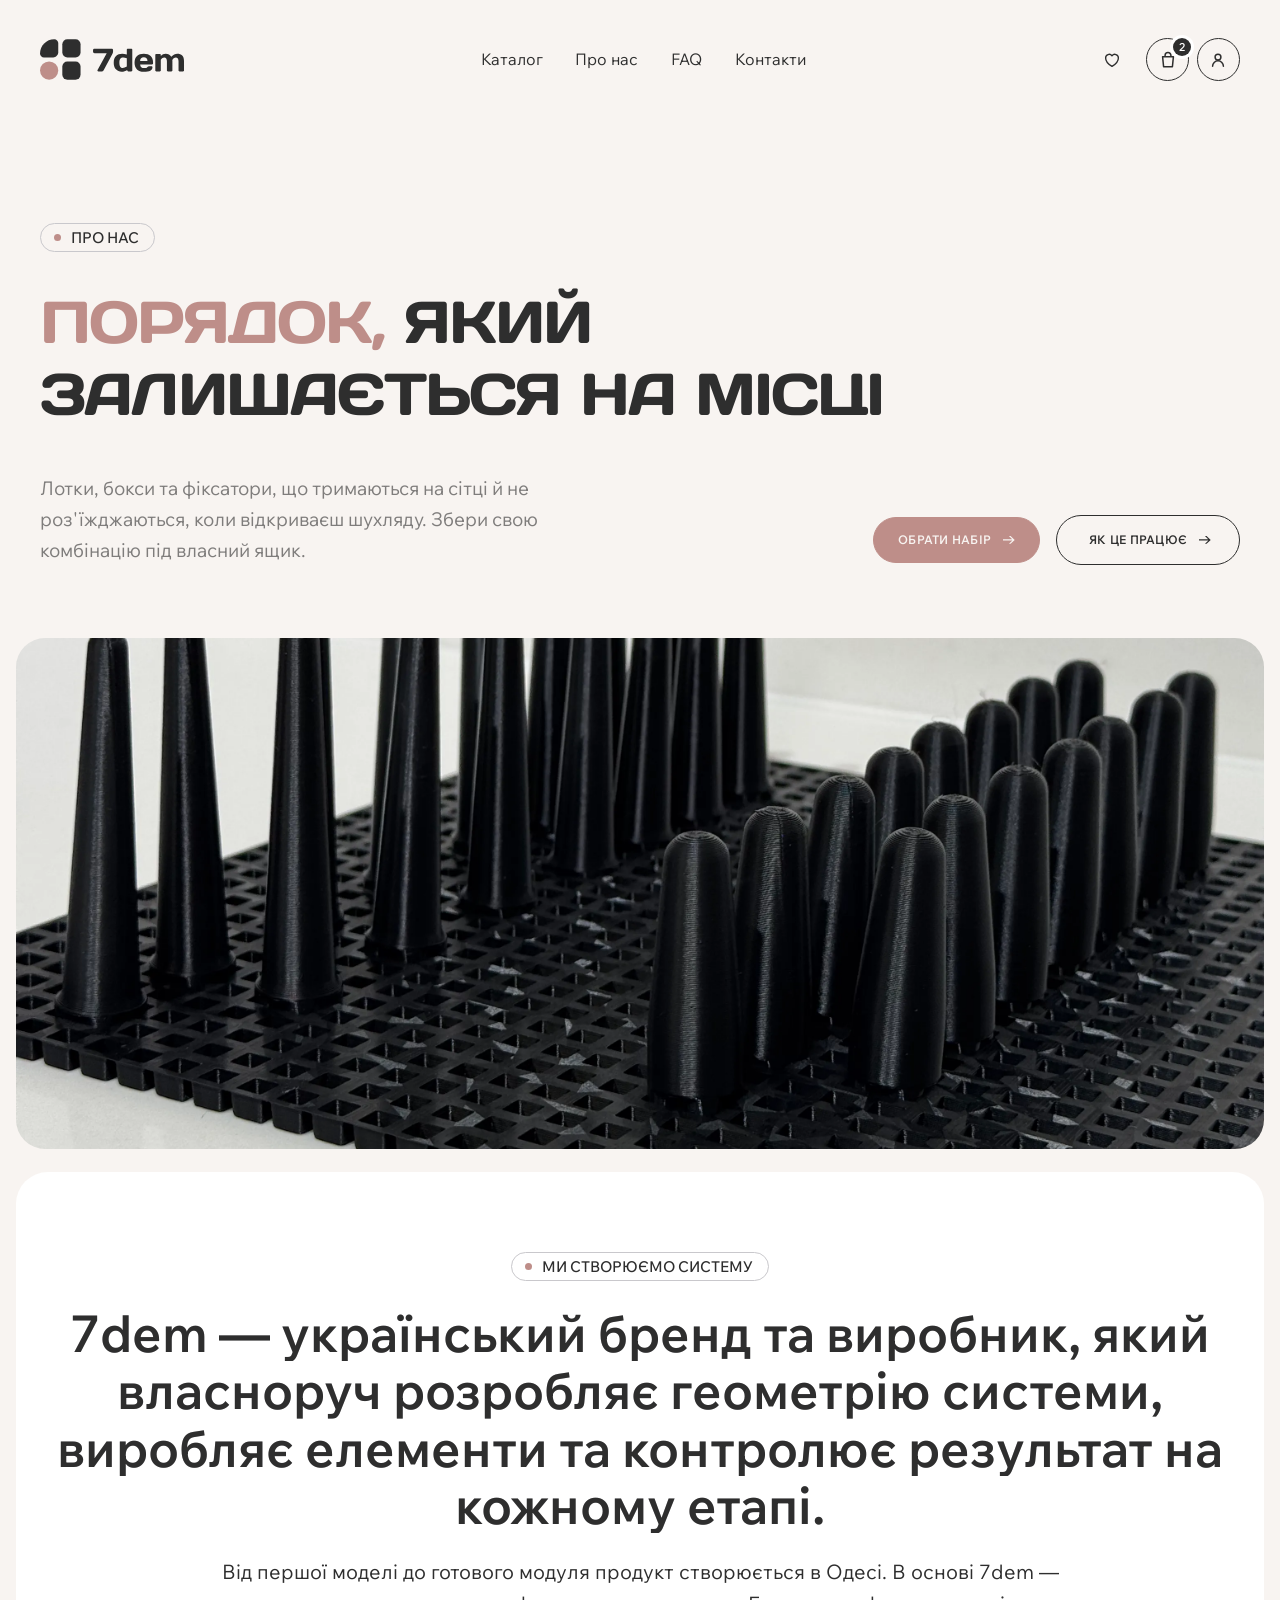
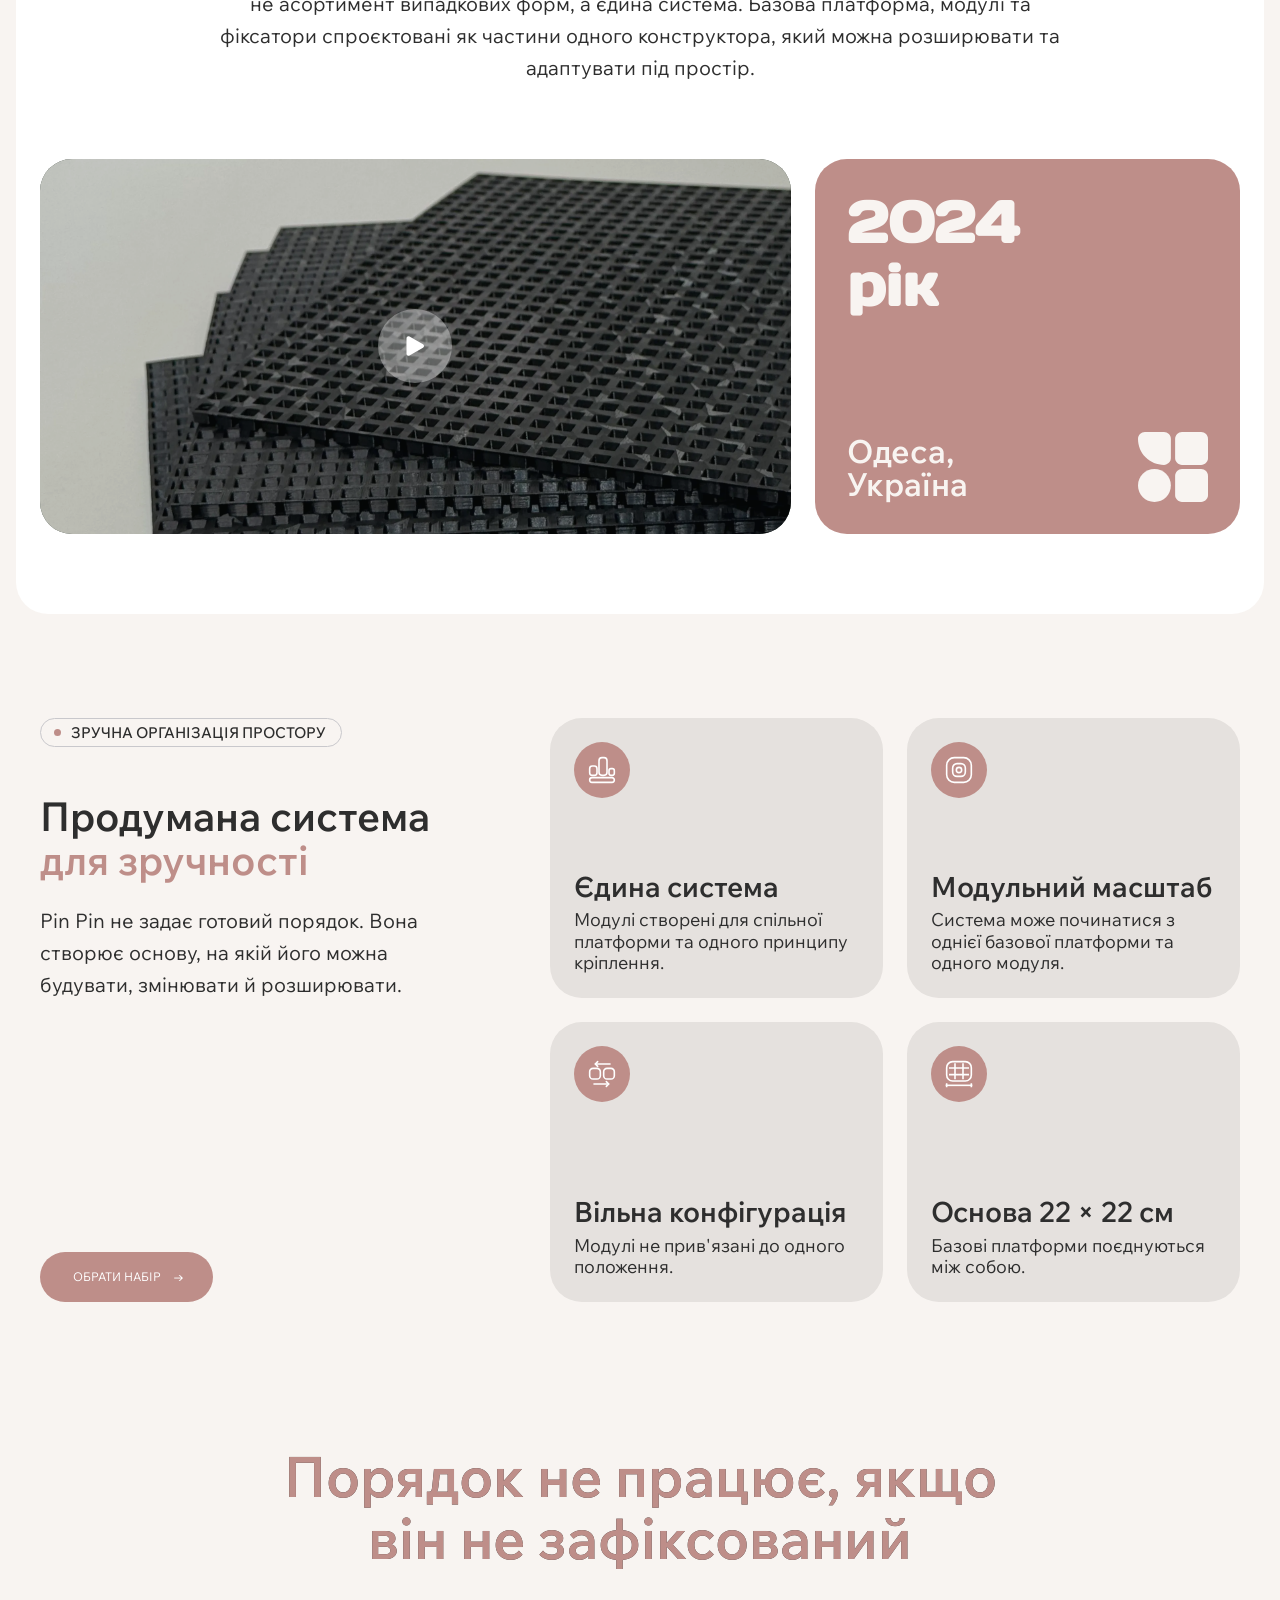
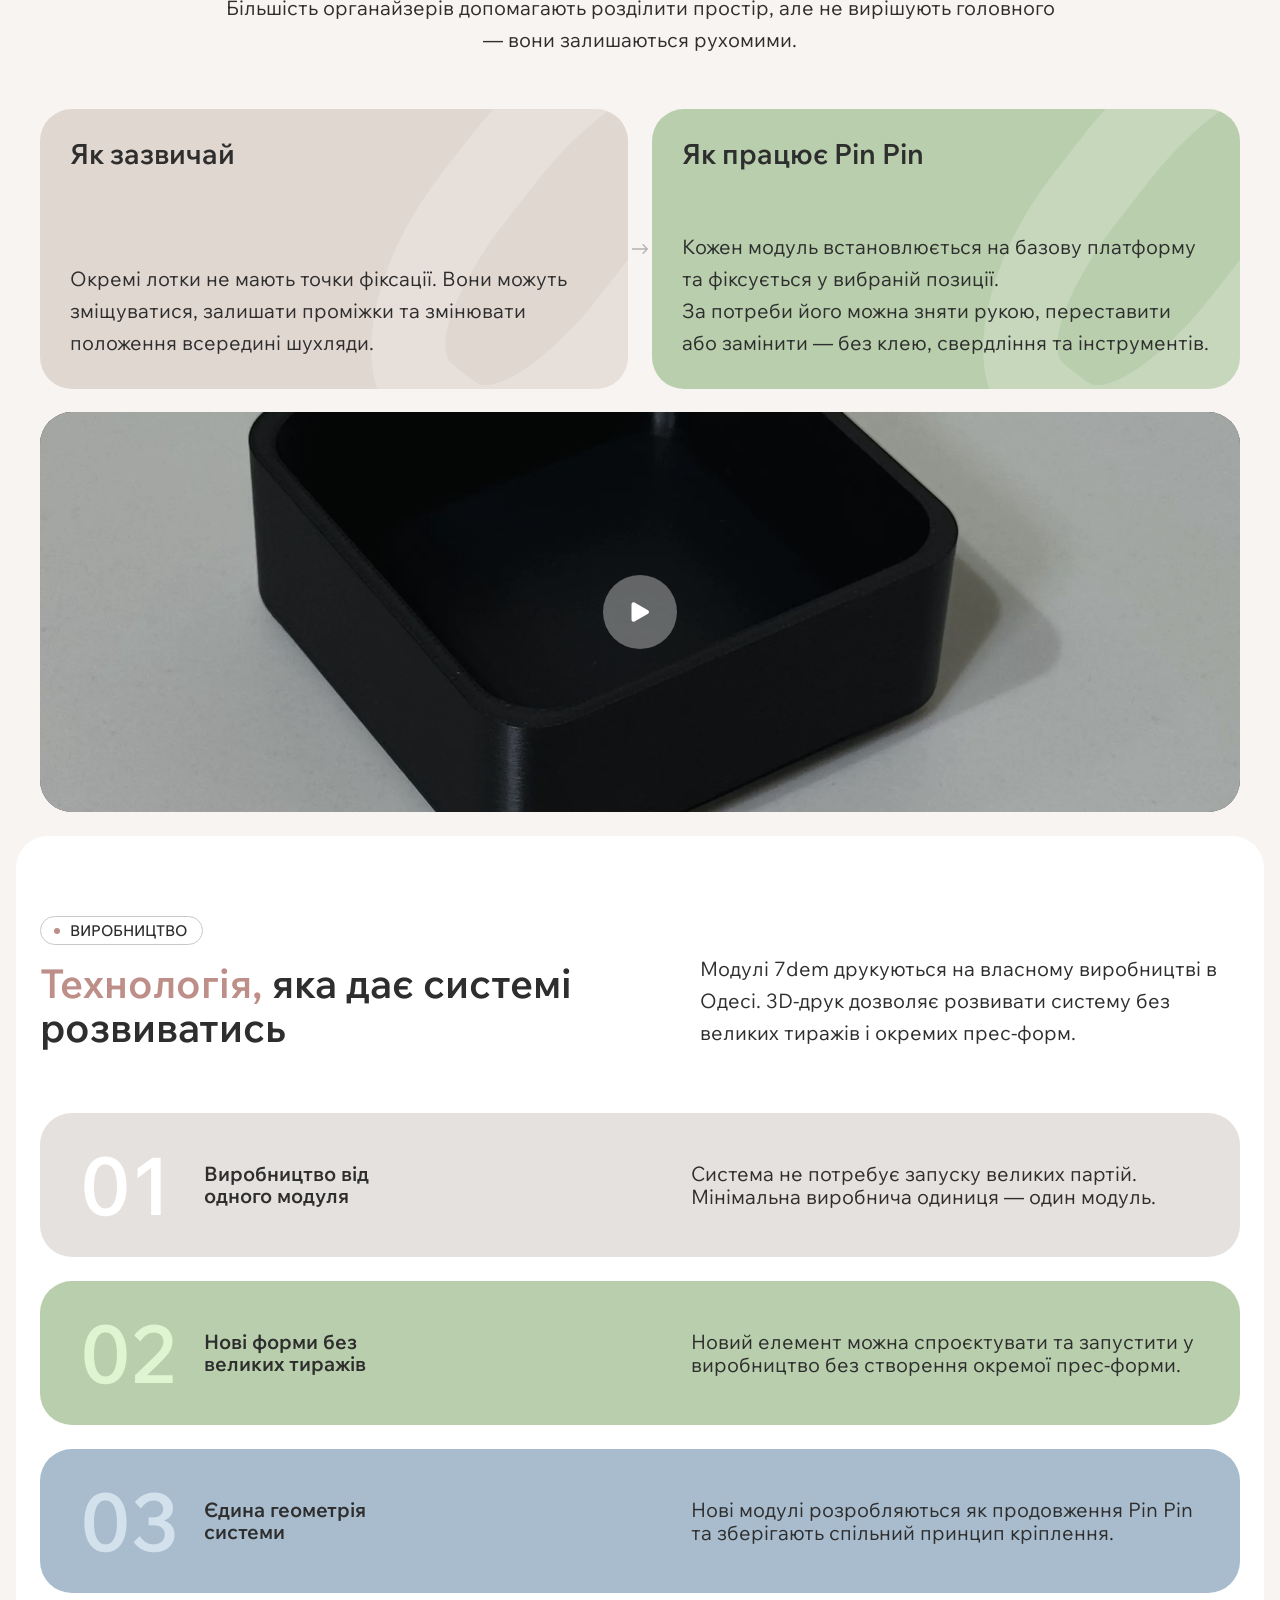
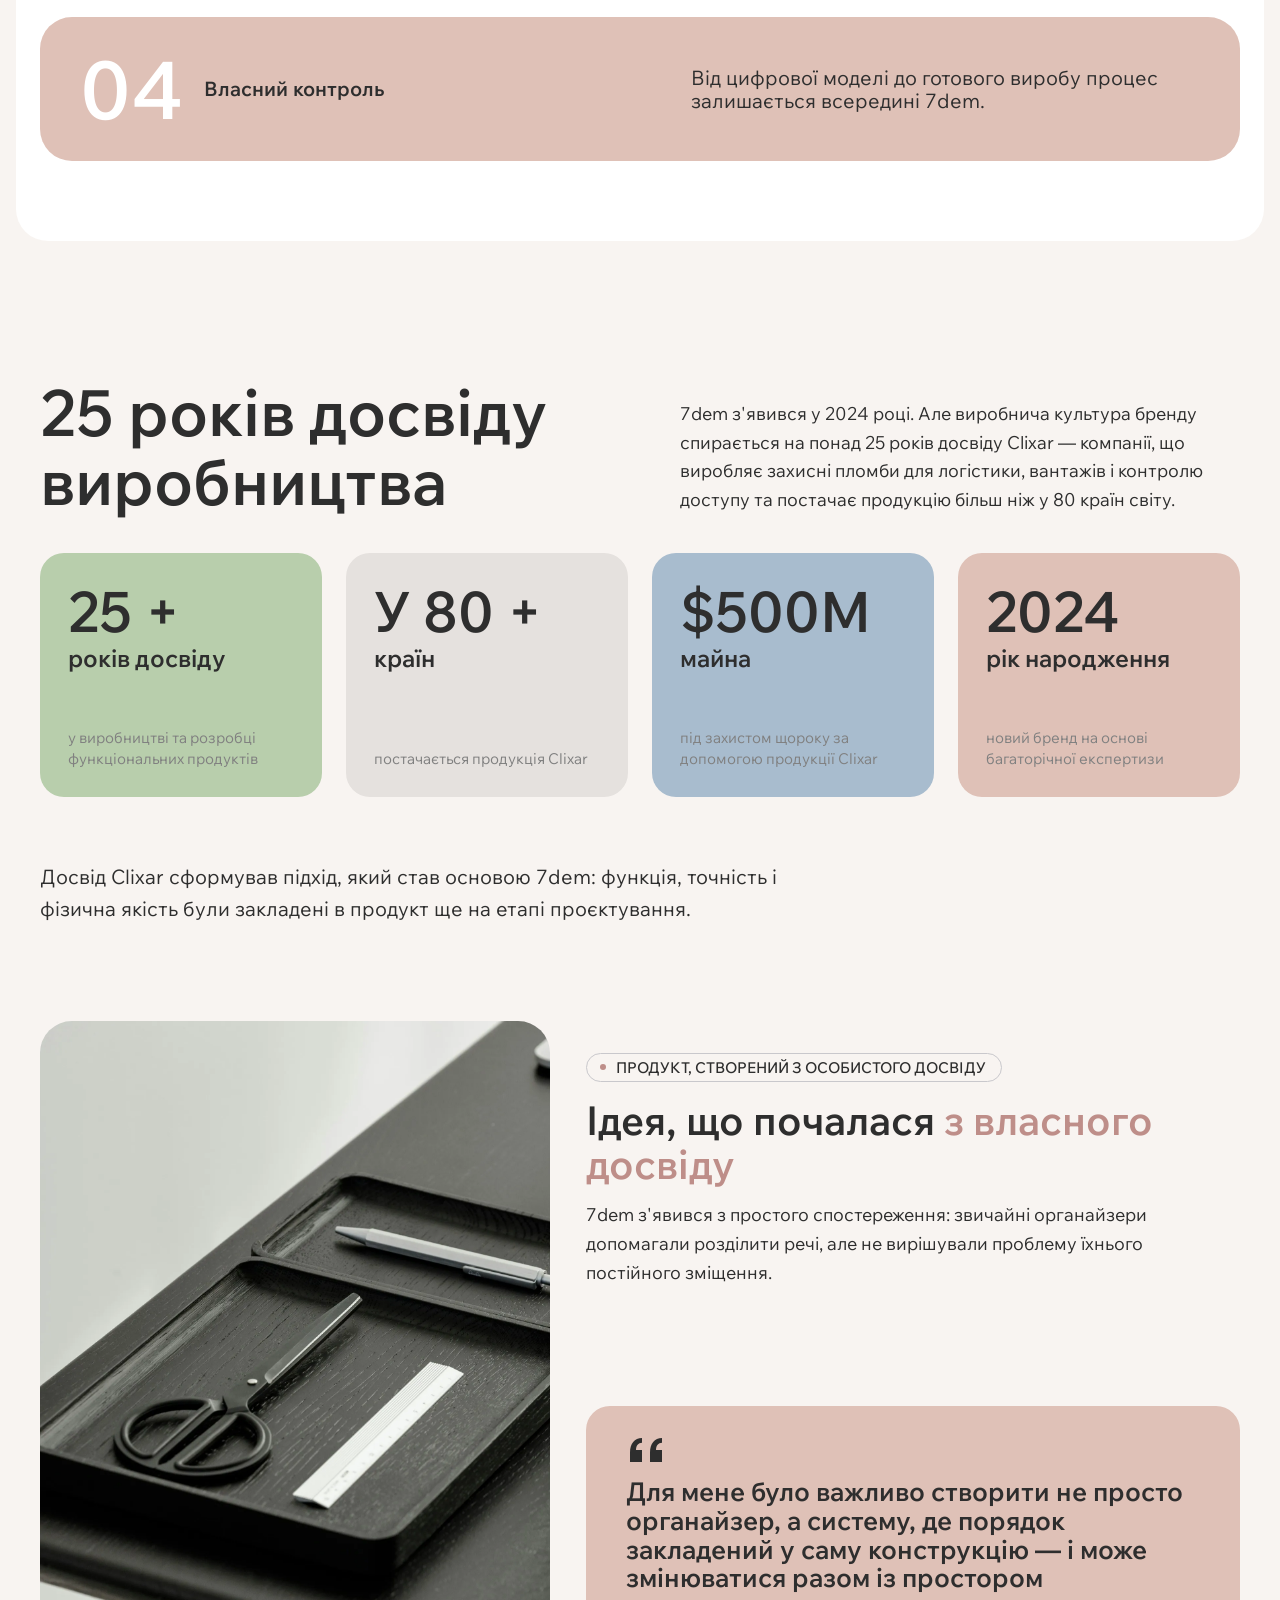
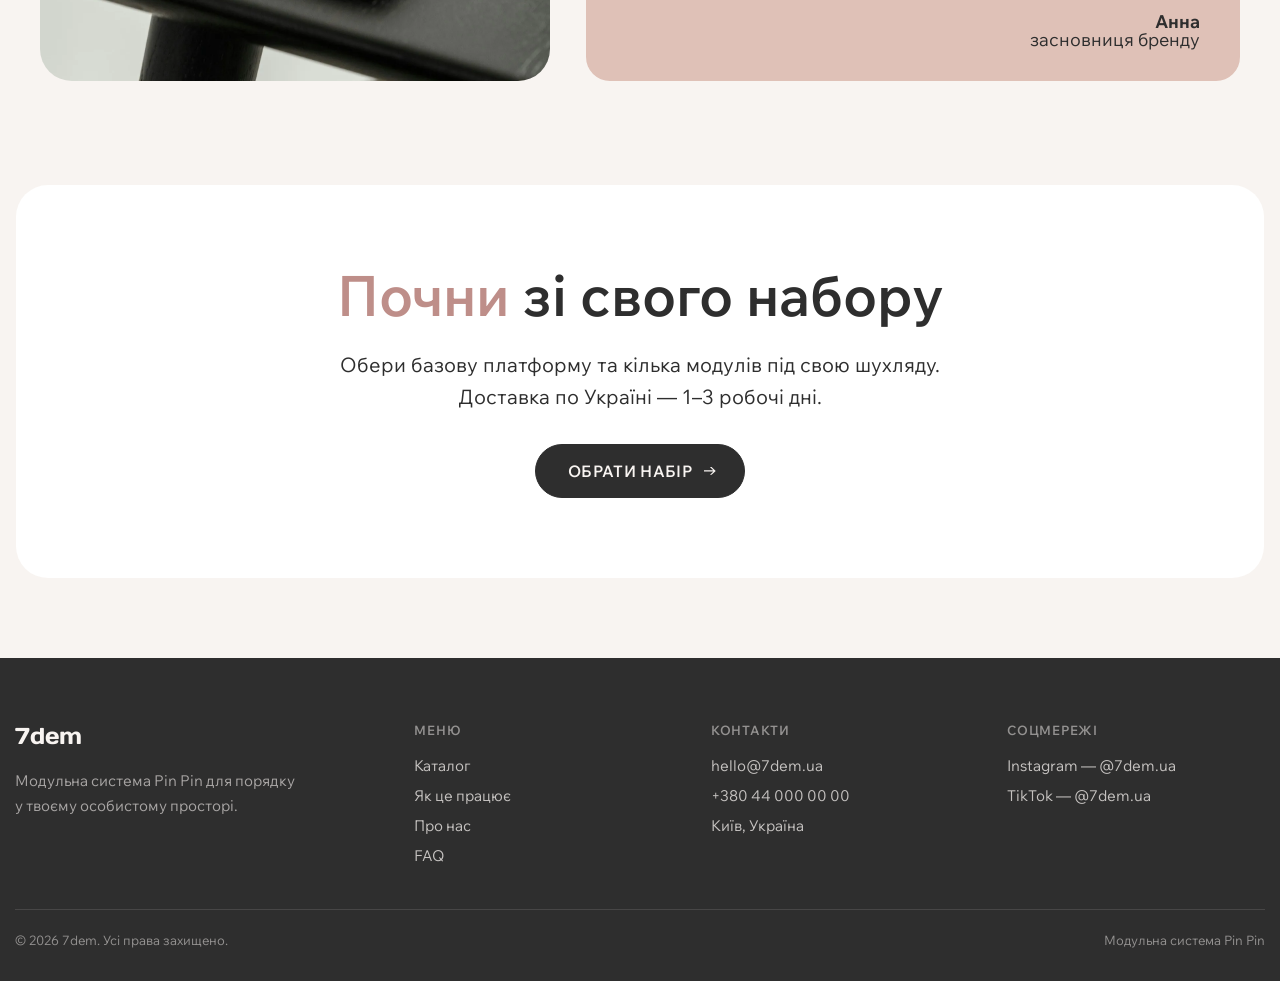
==== commit c3421b7e: "Updates" ====
--- a/about.html
+++ b/about.html
@@ -16,49 +16,50 @@
 			</style>
 		</noscript>
 		<title>Про нас — 7dem</title>
-		<script type="module" crossorigin="" src="./js/about.min.js?v=1790601590795"></script>
-		<link rel="modulepreload" crossorigin="" href="./js/common.min.js?v=1790601590795">
-		<link rel="modulepreload" crossorigin="" href="./js/main.min.js?v=1790601590795">
-		<link rel="modulepreload" crossorigin="" href="./js/settext.min.js?v=1790601590795">
-		<link rel="stylesheet" crossorigin="" href="./css/common.min.css?v=1790601590795">
-		<link rel="stylesheet" crossorigin="" href="./css/main.min.css?v=1790601590795">
-		<link rel="stylesheet" crossorigin="" href="./css/settext.min.css?v=1790601590795">
-		<link rel="stylesheet" crossorigin="" href="./css/about.min.css?v=1790601590795">
+		<script type="module" crossorigin="" src="./js/about.min.js?v=1790682816131"></script>
+		<link rel="modulepreload" crossorigin="" href="./js/common.min.js?v=1790682816131">
+		<link rel="modulepreload" crossorigin="" href="./js/main.min.js?v=1790682816131">
+		<link rel="modulepreload" crossorigin="" href="./js/settext.min.js?v=1790682816131">
+		<link rel="stylesheet" crossorigin="" href="./css/common.min.css?v=1790682816131">
+		<link rel="stylesheet" crossorigin="" href="./css/main.min.css?v=1790682816131">
+		<link rel="stylesheet" crossorigin="" href="./css/settext.min.css?v=1790682816131">
+		<link rel="stylesheet" crossorigin="" href="./css/about.min.css?v=1790682816131">
 	</head>
 	<body>
 		<div class="wrapper">
-			<!-- Порт: src/shopify/relax-theme/sections/header.liquid (header_style relax), стилі — frontend/styles/header-relax.scss (2026-09-15 синхронізовано з ваніллю). -->
+			<!--
+Порт: src/shopify/relax-theme/sections/header.liquid (header_style relax), стилі — frontend/styles/header-relax.scss.
+2026-09-29 ваніль оновлено за редизайном (Homepage.png): логотип @img/logo.svg, меню з 4 пунктів,
+праворуч три іконки замість кнопок «Кошик»/«log in». Порт у тему ще НЕ синхронізовано.
+-->
 			<header data-fls-header="" data-fls-header-scroll="" class="header">
 				<div class="header__container">
 					<div class="header__content">
 						<!--
-Логотип: іконка 28.8×28.8 (розовий таб @img/logo-new.jpg) + напис «7dem» (вектор з @img/H1.svg)
-— пропорції старого logo.svg: іконка 28.8, проміжок ~9, напис 65
+Логотип — вміст @img/logo.svg інлайном (іконка + напис «7dem»): темні частини
+fill: currentColor (ховер і білий варіант у підвалі), кружечок — розовий класом
 -->
 						<a href="index.html" class="header__logo" aria-label="7dem">
-							<span class="header__logo-icon">
-								<picture>
-									<img alt="" width="165" height="155" src="./assets/img/logo-new.webp">
-								</picture>
-							</span>
-							<svg class="header__logo-text" viewbox="0 0 65 17" fill="none" xmlns="http://www.w3.org/2000/svg" aria-hidden="true">
-								<path d="M2.43858e-05 2.12626V1.06876C2.43858e-05 0.776259 0.108774 0.525009 0.326274 0.315009C0.543774 0.105009 0.798774 9.3542e-06 1.09127 9.3542e-06H13.14C13.4325 9.3542e-06 13.6838 0.105009 13.8938 0.315009C14.1113 0.525009 14.22 0.776259 14.22 1.06876V2.10376C14.22 2.62126 13.9913 3.30376 13.5338 4.15126L7.62752 15.075C7.24502 15.78 6.75377 16.1325 6.15377 16.1325H3.84752C3.54752 16.1325 3.33377 16.035 3.20627 15.84C3.08627 15.6375 3.08627 15.42 3.20627 15.1875L9.70877 3.18376H1.09127C0.783774 3.18376 0.525024 3.08251 0.315024 2.88001C0.105024 2.67001 2.43858e-05 2.41876 2.43858e-05 2.12626ZM20.0903 16.3575C18.5228 16.3575 17.2103 15.8063 16.1528 14.7038C15.1028 13.6013 14.5778 12.0225 14.5778 9.96751C14.5778 7.90501 15.1215 6.32626 16.209 5.23126C17.304 4.12876 18.774 3.57751 20.619 3.57751C21.5715 3.57751 22.6553 3.76876 23.8703 4.15126V0.697509C23.8703 0.495009 23.934 0.330009 24.0615 0.202509C24.1965 0.0675093 24.3615 9.3542e-06 24.5565 9.3542e-06H27.0653C27.2678 9.3542e-06 27.4328 0.0675093 27.5603 0.202509C27.6953 0.330009 27.7628 0.495009 27.7628 0.697509V15.4463C27.7628 15.6413 27.6953 15.8063 27.5603 15.9413C27.4328 16.0688 27.2678 16.1325 27.0653 16.1325H24.9053C24.7028 16.1325 24.5378 16.0688 24.4103 15.9413C24.2828 15.8063 24.219 15.6413 24.219 15.4463V15.0975C23.034 15.9375 21.6578 16.3575 20.0903 16.3575ZM21.429 6.30001C20.394 6.30001 19.6628 6.59251 19.2353 7.17751C18.8078 7.75501 18.594 8.68501 18.594 9.96751C18.594 11.25 18.7965 12.1838 19.2015 12.7688C19.6065 13.3538 20.214 13.6463 21.024 13.6463C21.8415 13.6463 22.7903 13.3088 23.8703 12.6338V6.75001C22.9028 6.45001 22.089 6.30001 21.429 6.30001ZM30.9893 14.715C29.8343 13.62 29.2568 12.045 29.2568 9.99001C29.2568 7.92751 29.838 6.34501 31.0005 5.24251C32.163 4.13251 33.7755 3.57751 35.838 3.57751C37.9005 3.57751 39.5093 4.11751 40.6643 5.19751C41.8193 6.27001 42.3968 7.81126 42.3968 9.82126V10.4625C42.3968 10.665 42.3293 10.8338 42.1943 10.9688C42.0668 11.0963 41.9018 11.16 41.6993 11.16H33.228C33.303 12.0825 33.5655 12.7538 34.0155 13.1738C34.473 13.5938 35.2005 13.8038 36.198 13.8038C37.1955 13.8038 37.878 13.5788 38.2455 13.1288C38.613 12.6788 39.0668 12.45 39.6068 12.4425H41.283C41.4855 12.4425 41.6505 12.51 41.778 12.645C41.913 12.7725 41.9805 12.9375 41.9805 13.14C41.9805 15.2925 39.9293 16.365 35.8268 16.3575C33.7568 16.3575 32.1443 15.81 30.9893 14.715ZM33.2055 8.78626H38.4368C38.3618 7.01626 37.4918 6.13126 35.8268 6.13126C34.1693 6.13126 33.2955 7.01626 33.2055 8.78626ZM43.8908 15.4463V4.50001C43.8908 4.29751 43.9545 4.13251 44.082 4.00501C44.217 3.87001 44.382 3.80251 44.577 3.80251H47.097C47.2995 3.80251 47.4645 3.87001 47.592 4.00501C47.7195 4.13251 47.7833 4.29751 47.7833 4.50001V5.20876C48.3233 4.68376 48.852 4.28251 49.3695 4.00501C49.8945 3.72001 50.5245 3.57751 51.2595 3.57751C53.007 3.57751 54.3308 4.29751 55.2308 5.73751C56.6258 4.29001 58.0545 3.57001 59.517 3.57751C60.987 3.57751 62.1458 4.02001 62.9933 4.90501C63.8483 5.78251 64.2758 7.14376 64.2758 8.98876V15.4463C64.2758 15.6488 64.212 15.8138 64.0845 15.9413C63.957 16.0688 63.792 16.1325 63.5895 16.1325H61.0808C60.8783 16.1325 60.7095 16.0688 60.5745 15.9413C60.447 15.8063 60.3833 15.6413 60.3833 15.4463V8.98876C60.3833 7.18876 59.7308 6.29251 58.4258 6.30001C57.6308 6.30001 56.8095 6.87376 55.962 8.02126C56.007 8.34376 56.0295 8.66626 56.0295 8.98876V15.4463C56.0295 15.6488 55.962 15.8138 55.827 15.9413C55.6995 16.0688 55.5383 16.1325 55.3433 16.1325H52.8345C52.632 16.1325 52.4633 16.0688 52.3283 15.9413C52.2008 15.8063 52.137 15.6413 52.137 15.4463V8.98876C52.137 7.18876 51.4845 6.29251 50.1795 6.30001C49.347 6.30001 48.5483 6.83626 47.7833 7.90876V15.4463C47.7833 15.6488 47.7158 15.8138 47.5808 15.9413C47.4533 16.0688 47.292 16.1325 47.097 16.1325H44.577C44.3745 16.1325 44.2095 16.0688 44.082 15.9413C43.9545 15.8138 43.8908 15.6488 43.8908 15.4463Z" fill="currentColor"></path>
+							<svg class="header__logo-img" viewbox="0 0 105 29" fill="none" xmlns="http://www.w3.org/2000/svg" aria-hidden="true">
+								<path d="M0 10.2426C0 4.64098 4.541 0.0999756 10.1426 0.0999756C11.6986 0.0999756 12.96 1.36136 12.96 2.91737V9.45997C12.96 11.4482 11.3482 13.06 9.36 13.06H2.81739C1.26139 13.06 0 11.7986 0 10.2426Z" fill="currentColor"></path>
+								<rect x="15.8401" y="0.0999756" width="12.96" height="12.96" rx="3.6" fill="currentColor"></rect>
+								<circle class="header__logo-dot" cx="6.48" cy="22.4199" r="6.48"></circle>
+								<rect x="15.8401" y="15.9399" width="12.96" height="12.96" rx="3.6" fill="currentColor"></rect>
+								<path d="M37.6649 8.99375V7.93625C37.6649 7.64375 37.7737 7.3925 37.9912 7.1825C38.2087 6.9725 38.4637 6.8675 38.7562 6.8675H50.8049C51.0974 6.8675 51.3487 6.9725 51.5587 7.1825C51.7762 7.3925 51.8849 7.64375 51.8849 7.93625V8.97125C51.8849 9.48875 51.6562 10.1712 51.1987 11.0187L45.2924 21.9425C44.9099 22.6475 44.4187 23 43.8187 23H41.5124C41.2124 23 40.9987 22.9025 40.8712 22.7075C40.7512 22.505 40.7512 22.2875 40.8712 22.055L47.3737 10.0512H38.7562C38.4487 10.0512 38.1899 9.95 37.9799 9.7475C37.7699 9.5375 37.6649 9.28625 37.6649 8.99375ZM57.8704 23.225C56.3029 23.225 54.9904 22.6737 53.9329 21.5712C52.8829 20.4687 52.3579 18.89 52.3579 16.835C52.3579 14.7725 52.9016 13.1937 53.9891 12.0987C55.0841 10.9962 56.5541 10.445 58.3991 10.445C59.3516 10.445 60.4354 10.6362 61.6504 11.0187V7.565C61.6504 7.3625 61.7141 7.1975 61.8416 7.07C61.9766 6.935 62.1416 6.8675 62.3366 6.8675H64.8454C65.0479 6.8675 65.2129 6.935 65.3404 7.07C65.4754 7.1975 65.5429 7.3625 65.5429 7.565V22.3137C65.5429 22.5087 65.4754 22.6737 65.3404 22.8087C65.2129 22.9362 65.0479 23 64.8454 23H62.6854C62.4829 23 62.3179 22.9362 62.1904 22.8087C62.0629 22.6737 61.9991 22.5087 61.9991 22.3137V21.965C60.8141 22.805 59.4379 23.225 57.8704 23.225ZM59.2091 13.1675C58.1741 13.1675 57.4429 13.46 57.0154 14.045C56.5879 14.6225 56.3741 15.5525 56.3741 16.835C56.3741 18.1175 56.5766 19.0512 56.9816 19.6362C57.3866 20.2212 57.9941 20.5137 58.8041 20.5137C59.6216 20.5137 60.5704 20.1762 61.6504 19.5012V13.6175C60.6829 13.3175 59.8691 13.1675 59.2091 13.1675ZM68.8846 21.5825C67.7296 20.4875 67.1521 18.9125 67.1521 16.8575C67.1521 14.795 67.7333 13.2125 68.8958 12.11C70.0583 11 71.6708 10.445 73.7333 10.445C75.7958 10.445 77.4046 10.985 78.5596 12.065C79.7146 13.1375 80.2921 14.6787 80.2921 16.6887V17.33C80.2921 17.5325 80.2246 17.7012 80.0896 17.8362C79.9621 17.9637 79.7971 18.0275 79.5946 18.0275H71.1233C71.1983 18.95 71.4608 19.6212 71.9108 20.0412C72.3683 20.4612 73.0958 20.6712 74.0933 20.6712C75.0908 20.6712 75.7733 20.4462 76.1408 19.9962C76.5083 19.5462 76.9621 19.3175 77.5021 19.31H79.1783C79.3808 19.31 79.5458 19.3775 79.6733 19.5125C79.8083 19.64 79.8758 19.805 79.8758 20.0075C79.8758 22.16 77.8246 23.2325 73.7221 23.225C71.6521 23.225 70.0396 22.6775 68.8846 21.5825ZM71.1008 15.6537H76.3321C76.2571 13.8837 75.3871 12.9987 73.7221 12.9987C72.0646 12.9987 71.1908 13.8837 71.1008 15.6537ZM81.9013 22.3137V11.3675C81.9013 11.165 81.965 11 82.0925 10.8725C82.2275 10.7375 82.3925 10.67 82.5875 10.67H85.1075C85.31 10.67 85.475 10.7375 85.6025 10.8725C85.73 11 85.7938 11.165 85.7938 11.3675V12.0762C86.3338 11.5512 86.8625 11.15 87.38 10.8725C87.905 10.5875 88.535 10.445 89.27 10.445C91.0175 10.445 92.3413 11.165 93.2413 12.605C94.6363 11.1575 96.065 10.4375 97.5275 10.445C98.9975 10.445 100.156 10.8875 101.004 11.7725C101.859 12.65 102.286 14.0112 102.286 15.8562V22.3137C102.286 22.5162 102.223 22.6812 102.095 22.8087C101.968 22.9362 101.803 23 101.6 23H99.0913C98.8888 23 98.72 22.9362 98.585 22.8087C98.4575 22.6737 98.3938 22.5087 98.3938 22.3137V15.8562C98.3938 14.0562 97.7413 13.16 96.4363 13.1675C95.6413 13.1675 94.82 13.7412 93.9725 14.8887C94.0175 15.2112 94.04 15.5337 94.04 15.8562V22.3137C94.04 22.5162 93.9725 22.6812 93.8375 22.8087C93.71 22.9362 93.5488 23 93.3538 23H90.845C90.6425 23 90.4738 22.9362 90.3388 22.8087C90.2113 22.6737 90.1475 22.5087 90.1475 22.3137V15.8562C90.1475 14.0562 89.495 13.16 88.19 13.1675C87.3575 13.1675 86.5588 13.7037 85.7938 14.7762V22.3137C85.7938 22.5162 85.7263 22.6812 85.5913 22.8087C85.4638 22.9362 85.3025 23 85.1075 23H82.5875C82.385 23 82.22 22.9362 82.0925 22.8087C81.965 22.6812 81.9013 22.5162 81.9013 22.3137Z" fill="currentColor"></path>
 							</svg>
 						</a>
 						<div class="header__menu menu">
 							<nav class="menu__body">
 								<ul class="menu__list">
+									<!-- 2026-09-29 редизайн: «Як це працює» і «Доставка» з шапки прибрано (лишились у підвалі) -->
 									<li class="menu__item">
 										<a href="cataloge.html" class="menu__link">Каталог</a>
 									</li>
 									<li class="menu__item">
-										<a href="#" class="menu__link">Як це працює</a>
+										<a href="about.html" class="menu__link">Про нас</a>
 									</li>
 									<li class="menu__item">
-										<a href="about.html" class="menu__link">Про нас</a>
-									</li>
-									<li class="menu__item">
-										<a href="#" class="menu__link">Доставка</a>
+										<a href="faq.html" class="menu__link">FAQ</a>
 									</li>
 									<li class="menu__item">
 										<a href="#" class="menu__link">Контакти</a>
@@ -74,33 +75,38 @@
 </fetch>
 -->
 						<div class="header__actions">
-							<!-- У ванілі — посилання на сторінку кошика (custom/cartlist); у темі кошик відкриває вендорський cart-drawer -->
-							<a href="cart.html" data-fls-dynamic=".menu__actions-mob, 768" data-fls-button="" class="header__button button button--padding-one button--border-color-two">
-								Кошик
-								<span>0</span>
-							</a>
-							<!--
-«log in» веде на ванільну сторінку входу (custom/authform). У темі тут shopify-account.
-locals user (лише ваніль, сторінки кабінету) — «увійшла» клієнтка: ім'я замість log in і посилання в кабінет.
-Лише через typeof: голий плейсхолдер незаданого local у strictMode posthtml-expressions валить збірку
--->
-							<a href="login.html" data-fls-dynamic=".menu__actions-mob, 768" data-fls-button="" class="header__button button button--padding-one button--border-color-one button--background-black">
-								log in
-								<svg aria-hidden="true" viewbox="0 0 12 8" xmlns="http://www.w3.org/2000/svg">
-									<path d="M7.60003 7.87195H5.93602L9.96803 3.93595L5.93602 -5.19753e-05H7.60003L11.696 3.93595L7.60003 7.87195ZM10.208 4.51195H2.44379e-05V3.35995H10.208V4.51195Z"></path>
-								</svg>
-							</a>
 							<!--
 «Збережене»: лічильник оновлює layout/bookmarks (localStorage),
 атрибут data-fls-bookmarks-count і підвантажує цей модуль на кожній сторінці
 -->
 							<a href="saved.html" class="header__saved" aria-label="Збережене">
 								<svg viewbox="0 0 24 24" fill="none" aria-hidden="true">
-									<path d="M5 7.8C5 6.12 5 5.28 5.33 4.64C5.61 4.07 6.07 3.61 6.64 3.33C7.28 3 8.12 3 9.8 3H14.2C15.88 3 16.72 3 17.36 3.33C17.93 3.61 18.39 4.07 18.67 4.64C19 5.28 19 6.12 19 7.8V21L12 17L5 21V7.8Z" stroke="currentColor" stroke-width="1.5" stroke-linecap="round" stroke-linejoin="round"></path>
+									<path d="M12 20.5S3.5 15.4 3.5 9.2A4.7 4.7 0 0 1 12 6.4a4.7 4.7 0 0 1 8.5 2.8c0 6.2-8.5 11.3-8.5 11.3Z" stroke="currentColor" stroke-width="1.8" stroke-linejoin="round"></path>
 								</svg>
-								<span class="header__saved-count" data-fls-bookmarks-count="" hidden>0</span>
+								<span class="header__count header__count--saved" data-fls-bookmarks-count="" hidden>0</span>
 							</a>
-							<button type="button" data-fls-menu="" class="menu__icon icon-menu">
+							<!--
+Кошик: у ванілі — посилання на сторінку кошика (custom/cartlist), лічильник статичний
+(як у макеті); у темі кошик відкриває вендорський cart-drawer, число — cart.item_count
+-->
+							<a href="cart.html" class="header__circle" aria-label="Кошик">
+								<svg viewbox="0 0 24 24" fill="none" aria-hidden="true">
+									<path d="M8.5 8V6.5a3.5 3.5 0 0 1 7 0V8M5.5 8h13l-1.2 12h-10.6L5.5 8Z" stroke="currentColor" stroke-width="1.8" stroke-linecap="round" stroke-linejoin="round"></path>
+								</svg>
+								<span class="header__count">2</span>
+							</a>
+							<!--
+Кабінет: веде на ванільну сторінку входу (custom/authform). locals user (лише ваніль,
+сторінки кабінету) — «увійшла» клієнтка: посилання одразу в кабінет. Лише через typeof:
+голий плейсхолдер незаданого local у strictMode posthtml-expressions валить збірку
+-->
+							<a href="login.html" class="header__circle" aria-label="Увійти">
+								<svg viewbox="0 0 24 24" fill="none" aria-hidden="true">
+									<circle cx="12" cy="8.5" r="3.5" stroke="currentColor" stroke-width="1.8"></circle>
+									<path d="M5.5 19.5a6.5 6.5 0 0 1 13 0" stroke="currentColor" stroke-width="1.8" stroke-linecap="round"></path>
+								</svg>
+							</a>
+							<button type="button" data-fls-menu="" class="menu__icon icon-menu" aria-label="Меню">
 								<span></span>
 							</button>
 						</div>
--- a/css/common.min.css
+++ b/css/common.min.css
@@ -1 +1 @@
-.button{display:inline-flex;border-radius:62.4375rem;border-color:transparent;border-style:solid;border-width:.09375rem;transition:all .3s;background:transparent;column-gap:.75rem}.button svg{align-self:center;width:.75rem;height:.5rem;fill:none}.button svg path{fill:var(--main-color)}.button--fw{width:100%}.button--padding-one{padding-inline:1.375rem;padding-block:.75rem}.button--padding-two{padding-block:1.125rem;padding-left:2rem;padding-right:1.75rem}.button--padding-three{padding-inline:1.5rem;padding-block:1rem}.button--border-color-one{border-color:var(--main-color)}.button--border-color-two{border-color:var(--color-hairline)}.button--border-color-three{border-color:#be8e89}.button--background-black{background:var(--main-color);color:var(--color-bone)}.button--background-black svg path{fill:var(--color-bone)}.button--background-lightred{background:#be8e89;color:var(--color-bone)}.button--background-lightred svg path{fill:var(--color-bone)}@media (any-hover:hover){.button:hover{background:var(--color-rose);color:var(--main-color)}.button:hover svg path{fill:var(--main-color)}}@media (any-hover:hover),(pointer:fine){html:not([data-fls-touch]) .button--background-black:hover{background:transparent;color:var(--main-color)}html:not([data-fls-touch]) .button--background-black:hover svg path{fill:var(--main-color)}html:not([data-fls-touch]) .button--background-lightred:hover{background:transparent;color:var(--main-color)}html:not([data-fls-touch]) .button--background-lightred:hover svg path{fill:var(--main-color)}}+.button{display:inline-flex;border-radius:62.4375rem;border-color:transparent;border-style:solid;border-width:.09375rem;transition:all .3s;background:transparent;column-gap:.75rem}.button svg{align-self:center;width:.75rem;height:.5rem;fill:none}.button svg path{fill:var(--main-color)}.button--fw{width:100%}.button--caps{align-items:center;justify-content:center;padding-block:1.1875rem;padding-inline:1.75rem;font-weight:600;line-height:1.2;letter-spacing:.02em;text-transform:uppercase}.button--padding-one{padding-inline:1.375rem;padding-block:.75rem}.button--padding-two{padding-block:1.125rem;padding-left:2rem;padding-right:1.75rem}.button--padding-three{padding-inline:1.5rem;padding-block:1rem}.button--border-color-one{border-color:var(--main-color)}.button--border-color-two{border-color:var(--color-hairline)}.button--border-color-three{border-color:#be8e89}.button--background-black{background:var(--main-color);color:var(--color-bone)}.button--background-black svg path{fill:var(--color-bone)}.button--background-lightred{background:#be8e89;color:var(--color-bone)}.button--background-lightred svg path{fill:var(--color-bone)}@media (width < 20em){.button--caps{font-size:.6875rem}}@media (width >= 20em) and (width < 90em){.button--caps{font-size:clamp(.6875rem,.66964rem + .08929vw,.75rem)}}@media (width >= 90em){.button--caps{font-size:.75rem}}@media (any-hover:hover){.button:hover{background:var(--color-rose);color:var(--main-color)}.button:hover svg path{fill:var(--main-color)}}@media (any-hover:hover),(pointer:fine){html:not([data-fls-touch]) .button--background-black:hover{background:transparent;color:var(--main-color)}html:not([data-fls-touch]) .button--background-black:hover svg path{fill:var(--main-color)}html:not([data-fls-touch]) .button--background-lightred:hover{background:transparent;color:var(--main-color)}html:not([data-fls-touch]) .button--background-lightred:hover svg path{fill:var(--main-color)}}
--- a/css/main.min.css
+++ b/css/main.min.css
@@ -1 +1 @@
-@import url("https://fonts.googleapis.com/css2?family=Wix%20Madefor%20Text:wght@400;500;600;700&display=swap");@import url("https://fonts.googleapis.com/css2?family=Days%20One:wght@400&display=swap");*{padding:0;margin:0;border:0}*,:after,:before{box-sizing:border-box}:after,:before{display:inline-block}body,html{height:100%}body{line-height:1;scrollbar-gutter:stable;-ms-text-size-adjust:100%;-moz-text-size-adjust:100%;-webkit-text-size-adjust:100%;-webkit-font-smoothing:antialiased;-moz-osx-font-smoothing:grayscale}button,input,textarea{font-family:inherit;font-size:inherit;line-height:inherit;color:inherit;background-color:transparent}input,textarea{width:100%}label{display:inline-block}button,option,select{cursor:pointer}a{display:inline-block;color:inherit;text-decoration:none}li{list-style:none}img{max-width:100%;height:auto;vertical-align:middle}h1,h2,h3,h4,h5,h6{font-weight:inherit;font-size:inherit}address{font-style:normal}:root{--font-family:"Wix Madefor Text", sans-serif;--font-size:1rem;--main-color:#2e2e2e;--color-bone:#f8f4f1;--color-blush:#dfc1b7;--color-clay:#cfa897;--color-rose:#be8e89;--color-white:#fff;--color-ink-muted:#7f7d7c;--color-ink-muted-two:gray;--color-hairline:#e5e1de;--color-sage:#88ceac;--color-sagetwo:#b8ceac;--color-sky:#a8bcce;--color-coral:#e8b4b0}body{color:var(--main-color);font-family:var(--font-family);font-size:var(--font-size);min-width:20rem}[data-fls-scrolllock] body{overflow:hidden;touch-action:none;overscroll-behavior:none}.wrapper{min-height:100%;display:flex;flex-direction:column;overflow:clip}.wrapper>main{flex:1 1 auto}.wrapper>*{min-width:0}[class*=__container]{max-width:76.875rem}[class*=__container--eight],[class*=__container--five],[class*=__container--four],[class*=__container--nine],[class*=__container--seven],[class*=__container--six],[class*=__container--three],[class*=__container--two],[class*=__container]{margin:0 auto;padding-left:.9375rem;padding-right:.9375rem}[class*=__container--two]{max-width:57.1875rem}[class*=__container--three]{max-width:77.875rem}[class*=__container--four]{max-width:76.8125rem}[class*=__container--five]{max-width:77.125rem}[class*=__container--six]{max-width:85.414375rem}[class*=__container--seven]{max-width:58.125rem}[class*=__container--eight]{max-width:85.875rem}[class*=__container--nine]{max-width:78.125rem}.menu__list{display:flex;align-items:center;flex-wrap:wrap;row-gap:.1875rem}.menu__link{font-weight:500;line-height:1;transition:all .3s;padding-top:.3125rem;padding-bottom:.3125rem}.icon-menu{display:none}.header{--header-height:8rem;--header-bg:#fff;position:fixed;top:0;left:0;width:100%;z-index:50;background:var(--header-bg)}.header__content{display:flex;justify-content:space-between;align-items:center;min-height:var(--header-height);transition:min-height .3s;column-gap:.75rem}.header__logo{flex:0 0 auto;display:inline-flex;align-items:center;column-gap:.5625rem;color:var(--main-color);transition:color .3s}.header__logo-icon{flex:0 0 auto;display:block;width:1.8rem;height:1.8rem;overflow:hidden;border-radius:22%}.header__logo-icon img{display:block;width:auto;height:100%;max-width:none}.header__logo-text{flex:0 0 auto;display:block;width:4.0625rem;height:auto}.header__actions{display:flex;align-items:center;column-gap:1.1875rem}.header__button{flex:0 0 auto;white-space:nowrap;font-weight:600;line-height:1.2;letter-spacing:.06em;text-transform:uppercase;align-items:center}.header__button span{display:grid;padding-block:.21875rem;padding-inline:.46875rem;border-radius:62.4375rem;background:#2e2e2e;color:var(--color-bone);transition:all .3s;font-weight:600;font-size:.75rem}.header__button span,.header__saved{justify-content:center;align-items:center}.header__saved{position:relative;flex:0 0 auto;display:inline-flex;width:3rem;height:3rem;border:.09375rem solid var(--color-hairline);border-radius:50%;color:var(--main-color);transition:background-color .3s,border-color .3s,color .3s}.header__saved svg{width:1.375rem;height:1.375rem}.header__saved-count{position:absolute;top:-.3125rem;right:-.3125rem;display:grid;place-items:center;min-width:1.25rem;height:1.25rem;padding-inline:.3125rem;border-radius:62.4375rem;background:var(--main-color);color:var(--color-bone);box-shadow:0 0 0 .125rem var(--header-bg);font-size:.6875rem;font-weight:600;line-height:1}.header__saved-count[hidden]{display:none}[data-fls-header-scroll].--header-scroll{--header-height:5rem}[data-fls-header-scroll-show].--header-scroll{transition:translate .3s;translate:0 -100%}[data-fls-header-scroll-show].--header-show{translate:0 0}.footer{background:var(--main-color);color:var(--color-bone)}.footer__container{max-width:85.875rem}.footer__top{display:grid;grid-template-columns:1.4fr 1fr 1fr 1fr}.footer__brand{display:flex;flex-direction:column}.footer__logo{font-family:Days One,sans-serif;font-weight:400;color:var(--color-bone)}.footer__logo:not(:last-child){margin-bottom:1.25rem}.footer__tagline{color:hsla(26,33%,96%,.6);line-height:1.7;max-width:17.5rem}.footer__col{display:flex;flex-direction:column;min-width:0}.footer__heading{color:hsla(26,33%,96%,.5);font-weight:600;text-transform:uppercase;letter-spacing:.06em;font-size:.8125rem}.footer__heading:not(:last-child){margin-bottom:1.25rem}.footer__list{display:flex;flex-direction:column;gap:.875rem}.footer__link{color:hsla(26,33%,96%,.75);transition:color .3s;font-size:.9375rem}.footer__bottom{display:flex;justify-content:space-between;align-items:center;gap:1rem;padding-top:1.5rem;border-top:.0625rem solid hsla(26,33%,96%,.12);color:hsla(26,33%,96%,.5);font-size:.8125rem;flex-wrap:wrap}[data-fls-reveal-group]>*,[data-fls-reveal]{opacity:0;transform:translate3d(var(--reveal-x,0),var(--reveal-y,var(--reveal-shift,2.5rem)),0) scale(var(--reveal-scale,1));transition:opacity var(--reveal-duration,.7s) ease var(--reveal-delay,0s),transform var(--reveal-duration,.7s) cubic-bezier(.22,.61,.36,1) var(--reveal-delay,0s)}[data-fls-reveal-group=down]>*,[data-fls-reveal=down]{--reveal-y:calc(-1 * var(--reveal-shift, 2.5rem))}[data-fls-reveal-group=left]>*,[data-fls-reveal=left]{--reveal-x:calc(-1 * var(--reveal-shift, 2.5rem));--reveal-y:0rem}[data-fls-reveal-group=right]>*,[data-fls-reveal=right]{--reveal-x:var(--reveal-shift, 2.5rem);--reveal-y:0rem}[data-fls-reveal-group=fade]>*,[data-fls-reveal=fade]{transform:none;transition:opacity var(--reveal-duration,.7s) ease var(--reveal-delay,0s)}[data-fls-reveal-group=zoom]>*,[data-fls-reveal=zoom]{--reveal-y:0rem;--reveal-scale:0.94}[data-fls-reveal-group]>*{--reveal-index:11;--reveal-delay:calc(var(--reveal-start, 0s) + var(--reveal-index) * var(--reveal-step, .08s))}[data-fls-reveal-group]>:first-child{--reveal-index:0}[data-fls-reveal-group]>:nth-child(2){--reveal-index:1}[data-fls-reveal-group]>:nth-child(3){--reveal-index:2}[data-fls-reveal-group]>:nth-child(4){--reveal-index:3}[data-fls-reveal-group]>:nth-child(5){--reveal-index:4}[data-fls-reveal-group]>:nth-child(6){--reveal-index:5}[data-fls-reveal-group]>:nth-child(7){--reveal-index:6}[data-fls-reveal-group]>:nth-child(8){--reveal-index:7}[data-fls-reveal-group]>:nth-child(9){--reveal-index:8}[data-fls-reveal-group]>:nth-child(10){--reveal-index:9}[data-fls-reveal-group]>:nth-child(11){--reveal-index:10}[data-fls-reveal-group]>:nth-child(12){--reveal-index:11}.--watcher-view[data-fls-reveal-group]>*,.--watcher-view[data-fls-reveal],[data-fls-loaded] [data-fls-reveal-load] [data-fls-reveal-group]>*,[data-fls-loaded] [data-fls-reveal-load] [data-fls-reveal],[data-fls-loaded] [data-fls-reveal-load][data-fls-reveal-group]>*,[data-fls-loaded] [data-fls-reveal-load][data-fls-reveal]{opacity:1;transform:none}@media (max-width:62em){.footer__top{grid-template-columns:1fr 1fr}.footer__brand{grid-column:1/-1}}@media (width <= 48em){.menu__actions-mob{margin-top:.9375rem;display:grid;align-items:center;justify-content:center;row-gap:.75rem}}@media (max-width:48em) and (any-hover:none){.icon-menu{cursor:default}}@media (max-width:48em){.menu__body{height:100svh;overflow:auto;padding:7.1875rem .9375rem 1.875rem;background:#fff}.menu__body,.menu__body:before{position:fixed;width:100%;left:-100%;top:0;transition:left .3s}.menu__body:before{content:"";height:4.375rem;z-index:2}html[data-fls-menu-open] .menu__body,html[data-fls-menu-open] .menu__body:before{left:0}.menu__list{flex-direction:column}.menu__link{font-size:1.5625rem}.icon-menu{display:block;position:relative;width:1.875rem;height:1.125rem;z-index:5}.icon-menu span,.icon-menu:after,.icon-menu:before{content:"";transition:all .3s ease 0s;right:0;position:absolute;width:100%;height:.125rem;background-color:#000}.icon-menu:before{top:0}.icon-menu:after{bottom:0}.icon-menu span{top:calc(50% - .0625rem)}html[data-fls-menu-open] .icon-menu span{width:0}html[data-fls-menu-open] .icon-menu:before{top:calc(50% - .0625rem);transform:rotate(-45deg)}html[data-fls-menu-open] .icon-menu:after{bottom:calc(50% - .0625rem);transform:rotate(45deg)}.footer__top{grid-template-columns:1fr}}@media (width < 48em){.menu__list{column-gap:.875rem}.menu__link{font-size:.875rem}.header__actions{column-gap:.75rem}.header__button{font-size:.625rem}.header__saved{width:2.5rem;height:2.5rem}}@media (width < 20em){.header{--header-height:4.375rem}.footer{padding-top:2.25rem;padding-bottom:1.5rem}.footer__top{gap:1.75rem;margin-bottom:1.75rem}.footer__logo{font-size:1.25rem}.footer__tagline{font-size:.875rem}}@media (width >= 20em) and (width < 90em){.header{--header-height:clamp(4.375rem, 3.33929rem + 5.17857vw, 8rem)}.footer{padding-top:clamp(2.25rem,1.60714rem + 3.21429vw,4.5rem);padding-bottom:clamp(1.5rem,1.28571rem + 1.07143vw,2.25rem)}.footer__top{gap:clamp(1.75rem,1.53571rem + 1.07143vw,2.5rem);margin-bottom:clamp(1.75rem,1.39286rem + 1.78571vw,3rem)}.footer__logo{font-size:clamp(1.25rem,1.17857rem + .35714vw,1.5rem)}.footer__tagline{font-size:clamp(.875rem,.85714rem + .08929vw,.9375rem)}}@media (width >= 48em) and (width < 90em){.menu__list{column-gap:clamp(.875rem,-.69643rem + 3.27381vw,2.25rem)}.menu__link{font-size:clamp(.875rem,.73214rem + .29762vw,1rem)}.header__actions{column-gap:clamp(.75rem,.25rem + 1.04167vw,1.1875rem)}.header__button{font-size:clamp(.625rem,.48214rem + .29762vw,.75rem)}.header__saved{width:clamp(2.5rem,1.92857rem + 1.19048vw,3rem);height:clamp(2.5rem,1.92857rem + 1.19048vw,3rem)}}@media (width >= 48em) and (width < 62em){.header__content{column-gap:.5rem}.header__actions{column-gap:.375rem}.header__actions .header__button{padding-inline:.75rem}.header__actions .header__saved{width:2.25rem;height:2.25rem}}@media (width >= 48em) and (width < 56.25em){.header .menu__list{flex-wrap:nowrap;column-gap:.625rem}.header .menu__link{white-space:nowrap;font-size:.875rem}}@media (width >= 48em){.menu__actions-mob{display:none}}@media (width >= 90em){.menu__list{column-gap:2.25rem}.menu__link{font-size:1rem}.header{--header-height:8rem}.header__actions{column-gap:1.1875rem}.header__button{font-size:.75rem}.header__saved{width:3rem;height:3rem}.footer{padding-top:4.5rem;padding-bottom:2.25rem}.footer__top{gap:2.5rem;margin-bottom:3rem}.footer__logo{font-size:1.5rem}.footer__tagline{font-size:.9375rem}}@media (any-hover:hover){.footer__link:hover:not(.footer__link--static),.header__logo:hover{color:var(--color-rose)}}@media (any-hover:hover),(pointer:fine){html:not([data-fls-touch]) .menu__link:hover{color:var(--color-rose)}html:not([data-fls-touch]) .header__button:hover span{background:var(--color-bone);color:var(--color-rose)}html:not([data-fls-touch]) .header__saved:hover{background:var(--main-color);border-color:var(--main-color);color:var(--color-bone)}}@media (prefers-reduced-motion:reduce){[data-fls-reveal-group]>*,[data-fls-reveal]{opacity:1;transform:none;transition:none}}+@import url("https://fonts.googleapis.com/css2?family=Wix%20Madefor%20Text:wght@400;500;600;700&display=swap");@import url("https://fonts.googleapis.com/css2?family=Days%20One:wght@400&display=swap");*{padding:0;margin:0;border:0}*,:after,:before{box-sizing:border-box}:after,:before{display:inline-block}body,html{height:100%}body{line-height:1;scrollbar-gutter:stable;-ms-text-size-adjust:100%;-moz-text-size-adjust:100%;-webkit-text-size-adjust:100%;-webkit-font-smoothing:antialiased;-moz-osx-font-smoothing:grayscale}button,input,textarea{font-family:inherit;font-size:inherit;line-height:inherit;color:inherit;background-color:transparent}input,textarea{width:100%}label{display:inline-block}button,option,select{cursor:pointer}a{display:inline-block;color:inherit;text-decoration:none}li{list-style:none}img{max-width:100%;height:auto;vertical-align:middle}h1,h2,h3,h4,h5,h6{font-weight:inherit;font-size:inherit}address{font-style:normal}:root{--font-family:"Wix Madefor Text", sans-serif;--font-size:1rem;--main-color:#2e2e2e;--color-bone:#f8f4f1;--color-blush:#dfc1b7;--color-clay:#cfa897;--color-rose:#be8e89;--color-white:#fff;--color-ink-muted:#7f7d7c;--color-ink-muted-two:gray;--color-hairline:#e5e1de;--color-sage:#88ceac;--color-sagetwo:#b8ceac;--color-sky:#a8bcce;--color-coral:#e8b4b0;--color-violet:#7b61ab;--color-mist:#c9c8cc}body{color:var(--main-color);font-family:var(--font-family);font-size:var(--font-size);min-width:20rem}[data-fls-scrolllock] body{overflow:hidden;touch-action:none;overscroll-behavior:none}.wrapper{min-height:100%;display:flex;flex-direction:column;overflow:clip}.wrapper>main{flex:1 1 auto}.wrapper>*{min-width:0}[class*=__container]{max-width:76.875rem}[class*=__container--eight],[class*=__container--five],[class*=__container--four],[class*=__container--nine],[class*=__container--seven],[class*=__container--six],[class*=__container--three],[class*=__container--two],[class*=__container]{margin:0 auto;padding-left:.9375rem;padding-right:.9375rem}[class*=__container--two]{max-width:57.1875rem}[class*=__container--three]{max-width:77.875rem}[class*=__container--four]{max-width:76.8125rem}[class*=__container--five]{max-width:77.125rem}[class*=__container--six]{max-width:85.414375rem}[class*=__container--seven]{max-width:58.125rem}[class*=__container--eight]{max-width:85.875rem}[class*=__container--nine]{max-width:78.125rem}.menu__list{display:flex;align-items:center;flex-wrap:wrap;row-gap:.1875rem}.menu__link{font-weight:400;line-height:1;transition:all .3s;padding-top:.3125rem;padding-bottom:.3125rem}.icon-menu{display:none}.header{--header-height:8rem;--header-bg:#fff;position:fixed;top:0;left:0;width:100%;z-index:50;background:var(--header-bg)}.header__content{display:flex;justify-content:space-between;align-items:center;min-height:var(--header-height);transition:min-height .3s;column-gap:1rem}.header__logo{flex:0 0 auto;display:block;color:var(--main-color);transition:color .3s}.header__logo-img{display:block;height:auto}.header__logo-dot{fill:var(--color-rose);transition:fill .3s}.header__logo:hover .header__logo-dot{fill:var(--main-color)}.header__actions{flex:0 0 auto;display:flex;align-items:center}.header__saved{position:relative;display:inline-flex;align-items:center;justify-content:center;width:1.5rem;height:1.5rem;color:var(--main-color);transition:color .3s}.header__saved svg{width:1.125rem;height:1.125rem}.header__circle{position:relative;flex:0 0 auto;display:inline-flex;align-items:center;justify-content:center;border:.09375rem solid var(--main-color);border-radius:50%;color:var(--main-color);transition:background-color .3s,color .3s}.header__circle svg{width:1.25rem;height:1.25rem}.header__count{position:absolute;top:-.0625rem;right:-.1875rem;display:grid;place-items:center;min-width:1.125rem;height:1.125rem;padding-inline:.25rem;border-radius:62.4375rem;background:var(--main-color);color:var(--color-white);box-shadow:0 0 0 .1875rem var(--header-bg);font-size:.6875rem;font-weight:600;line-height:1}.header__count[hidden]{display:none}.header__count--saved{top:-.4375rem;right:-.5625rem}[data-fls-header-scroll].--header-scroll{--header-height:5rem}[data-fls-header-scroll-show].--header-scroll{transition:translate .3s;translate:0 -100%}[data-fls-header-scroll-show].--header-show{translate:0 0}.footer{background:var(--main-color);color:var(--color-bone)}.footer__container{max-width:85.875rem}.footer__top{display:grid;grid-template-columns:1.4fr 1fr 1fr 1fr}.footer__brand{display:flex;flex-direction:column}.footer__logo{font-family:Days One,sans-serif;font-weight:400;color:var(--color-bone)}.footer__logo:not(:last-child){margin-bottom:1.25rem}.footer__tagline{color:hsla(26,33%,96%,.6);line-height:1.7;max-width:17.5rem}.footer__col{display:flex;flex-direction:column;min-width:0}.footer__heading{color:hsla(26,33%,96%,.5);font-weight:600;text-transform:uppercase;letter-spacing:.06em;font-size:.8125rem}.footer__heading:not(:last-child){margin-bottom:1.25rem}.footer__list{display:flex;flex-direction:column;gap:.875rem}.footer__link{color:hsla(26,33%,96%,.75);transition:color .3s;font-size:.9375rem}.footer__bottom{display:flex;justify-content:space-between;align-items:center;gap:1rem;padding-top:1.5rem;border-top:.0625rem solid hsla(26,33%,96%,.12);color:hsla(26,33%,96%,.5);font-size:.8125rem;flex-wrap:wrap}[data-fls-reveal-group]>*,[data-fls-reveal]{opacity:0;transform:translate3d(var(--reveal-x,0),var(--reveal-y,var(--reveal-shift,2.5rem)),0) scale(var(--reveal-scale,1));transition:opacity var(--reveal-duration,.7s) ease var(--reveal-delay,0s),transform var(--reveal-duration,.7s) cubic-bezier(.22,.61,.36,1) var(--reveal-delay,0s)}[data-fls-reveal-group=down]>*,[data-fls-reveal=down]{--reveal-y:calc(-1 * var(--reveal-shift, 2.5rem))}[data-fls-reveal-group=left]>*,[data-fls-reveal=left]{--reveal-x:calc(-1 * var(--reveal-shift, 2.5rem));--reveal-y:0rem}[data-fls-reveal-group=right]>*,[data-fls-reveal=right]{--reveal-x:var(--reveal-shift, 2.5rem);--reveal-y:0rem}[data-fls-reveal-group=fade]>*,[data-fls-reveal=fade]{transform:none;transition:opacity var(--reveal-duration,.7s) ease var(--reveal-delay,0s)}[data-fls-reveal-group=zoom]>*,[data-fls-reveal=zoom]{--reveal-y:0rem;--reveal-scale:0.94}[data-fls-reveal-group]>*{--reveal-index:11;--reveal-delay:calc(var(--reveal-start, 0s) + var(--reveal-index) * var(--reveal-step, .08s))}[data-fls-reveal-group]>:first-child{--reveal-index:0}[data-fls-reveal-group]>:nth-child(2){--reveal-index:1}[data-fls-reveal-group]>:nth-child(3){--reveal-index:2}[data-fls-reveal-group]>:nth-child(4){--reveal-index:3}[data-fls-reveal-group]>:nth-child(5){--reveal-index:4}[data-fls-reveal-group]>:nth-child(6){--reveal-index:5}[data-fls-reveal-group]>:nth-child(7){--reveal-index:6}[data-fls-reveal-group]>:nth-child(8){--reveal-index:7}[data-fls-reveal-group]>:nth-child(9){--reveal-index:8}[data-fls-reveal-group]>:nth-child(10){--reveal-index:9}[data-fls-reveal-group]>:nth-child(11){--reveal-index:10}[data-fls-reveal-group]>:nth-child(12){--reveal-index:11}.--watcher-view[data-fls-reveal-group]>*,.--watcher-view[data-fls-reveal],[data-fls-loaded] [data-fls-reveal-load] [data-fls-reveal-group]>*,[data-fls-loaded] [data-fls-reveal-load] [data-fls-reveal],[data-fls-loaded] [data-fls-reveal-load][data-fls-reveal-group]>*,[data-fls-loaded] [data-fls-reveal-load][data-fls-reveal]{opacity:1;transform:none}@media (max-width:62em){.footer__top{grid-template-columns:1fr 1fr}.footer__brand{grid-column:1/-1}}@media (width <= 48em){.menu__actions-mob{margin-top:.9375rem;display:grid;align-items:center;justify-content:center;row-gap:.75rem}}@media (max-width:48em) and (any-hover:none){.icon-menu{cursor:default}}@media (max-width:48em){.menu__body{height:100svh;overflow:auto;padding:7.1875rem .9375rem 1.875rem;background:#fff}.menu__body,.menu__body:before{position:fixed;width:100%;left:-100%;top:0;transition:left .3s}.menu__body:before{content:"";height:4.375rem;z-index:2}html[data-fls-menu-open] .menu__body,html[data-fls-menu-open] .menu__body:before{left:0}.menu__list{flex-direction:column}.menu__link{font-size:1.5625rem}.icon-menu{display:block;position:relative;width:1.875rem;height:1.125rem;z-index:5}.icon-menu span,.icon-menu:after,.icon-menu:before{content:"";transition:all .3s ease 0s;right:0;position:absolute;width:100%;height:.125rem;background-color:#000}.icon-menu:before{top:0}.icon-menu:after{bottom:0}.icon-menu span{top:calc(50% - .0625rem)}html[data-fls-menu-open] .icon-menu span{width:0}html[data-fls-menu-open] .icon-menu:before{top:calc(50% - .0625rem);transform:rotate(-45deg)}html[data-fls-menu-open] .icon-menu:after{bottom:calc(50% - .0625rem);transform:rotate(45deg)}.footer__top{grid-template-columns:1fr}}@media (width < 48em){.menu__list{column-gap:1rem}.menu__link{font-size:.875rem}}@media (width < 20em){.header{--header-height:4.375rem}.header__logo-img{width:6.5625rem}.header__actions{column-gap:.375rem}.header__saved{margin-right:.375rem}.header__circle{width:2.375rem;height:2.375rem}.footer{padding-top:2.25rem;padding-bottom:1.5rem}.footer__top{gap:1.75rem;margin-bottom:1.75rem}.footer__logo{font-size:1.25rem}.footer__tagline{font-size:.875rem}}@media (width >= 20em) and (width < 90em){.header{--header-height:clamp(4.375rem, 3.33929rem + 5.17857vw, 8rem)}.header__logo-img{width:clamp(6.5625rem,5.66964rem + 4.46429vw,9.6875rem)}.header__actions{column-gap:clamp(.375rem,.33929rem + .17857vw,.5rem)}.header__saved{margin-right:clamp(.375rem,.19643rem + .89286vw,1rem)}.header__circle{width:clamp(2.375rem,2.26786rem + .53571vw,2.75rem);height:clamp(2.375rem,2.26786rem + .53571vw,2.75rem)}.footer{padding-top:clamp(2.25rem,1.60714rem + 3.21429vw,4.5rem);padding-bottom:clamp(1.5rem,1.28571rem + 1.07143vw,2.25rem)}.footer__top{gap:clamp(1.75rem,1.53571rem + 1.07143vw,2.5rem);margin-bottom:clamp(1.75rem,1.39286rem + 1.78571vw,3rem)}.footer__logo{font-size:clamp(1.25rem,1.17857rem + .35714vw,1.5rem)}.footer__tagline{font-size:clamp(.875rem,.85714rem + .08929vw,.9375rem)}}@media (width >= 48em) and (width < 90em){.menu__list{column-gap:clamp(1rem,-.57143rem + 3.27381vw,2.375rem)}.menu__link{font-size:clamp(.875rem,.73214rem + .29762vw,1rem)}}@media (width >= 48em){.menu__actions-mob{display:none}}@media (width >= 90em){.menu__list{column-gap:2.375rem}.menu__link{font-size:1rem}.header{--header-height:8rem}.header__logo-img{width:9.6875rem}.header__actions{column-gap:.5rem}.header__saved{margin-right:1rem}.header__circle{width:2.75rem;height:2.75rem}.footer{padding-top:4.5rem;padding-bottom:2.25rem}.footer__top{gap:2.5rem;margin-bottom:3rem}.footer__logo{font-size:1.5rem}.footer__tagline{font-size:.9375rem}}@media (any-hover:hover){.header__logo:hover,.header__saved:hover{color:var(--color-rose)}.header__circle:hover{background:var(--main-color);color:var(--header-bg)}.footer__link:hover:not(.footer__link--static){color:var(--color-rose)}}@media (any-hover:hover),(pointer:fine){html:not([data-fls-touch]) .menu__link:hover{color:var(--color-rose)}}@media (prefers-reduced-motion:reduce){[data-fls-reveal-group]>*,[data-fls-reveal]{opacity:1;transform:none;transition:none}}
--- a/css/settext.min.css
+++ b/css/settext.min.css
@@ -1 +1 @@
-.tabletext{display:inline-flex;align-items:center;gap:.5rem;border:.0625rem solid var(--color-hairline);border-radius:6.25rem;padding-top:.5625rem;padding-bottom:.5rem;padding-inline:.875rem;font-weight:500;line-height:.75;text-transform:uppercase;color:#0c0e14}.tabletext:before{content:"";flex-shrink:0;width:.4375rem;height:.4375rem;border-radius:50%;background:currentColor}.settext{background:#e8e1dc;text-align:center}.settext__container{display:flex;flex-direction:column;align-items:center}.settext__title{font-family:Days One,sans-serif;line-height:1.1;color:var(--main-color)}.settext__highlight{position:relative;z-index:0;display:inline-block;background:none;color:inherit;font:inherit}.settext__highlight:before{content:"";position:absolute;z-index:-1;left:calc(-.1em + 1.5rem);right:-.1em;bottom:0;width:calc(100% + .625rem);height:.6em;border-radius:1.25rem;background:#b8ceac}.settext__text{color:var(--main-color);line-height:1.6}.settext__button{font-weight:600;font-size:1rem;line-height:1;letter-spacing:.02em;text-transform:uppercase}@media (width < 20em){.tabletext{font-size:.875rem}.settext{padding-top:3.75rem;padding-bottom:3rem}.settext__title{font-size:2rem}.settext__title:not(:last-child){margin-bottom:1rem}.settext__text{font-size:1.125rem}.settext__text:not(:last-child){margin-bottom:1.25rem}}@media (width >= 20em) and (width < 90em){.tabletext{font-size:clamp(.875rem,.83929rem + .17857vw,1rem)}.settext{padding-top:clamp(3.75rem,2.76786rem + 4.91071vw,7.1875rem);padding-bottom:clamp(3rem,1.78571rem + 6.07143vw,7.25rem)}.settext__title{font-size:clamp(2rem,1.57143rem + 2.14286vw,3.5rem)}.settext__title:not(:last-child){margin-bottom:clamp(1rem,.85714rem + .71429vw,1.5rem)}.settext__text{font-size:clamp(1.125rem,1.08929rem + .17857vw,1.25rem)}.settext__text:not(:last-child){margin-bottom:clamp(1.25rem,1.01786rem + 1.16071vw,2.0625rem)}}@media (width >= 90em){.tabletext{font-size:1rem}.settext{padding-top:7.1875rem;padding-bottom:7.25rem}.settext__title{font-size:3.5rem}.settext__title:not(:last-child){margin-bottom:1.5rem}.settext__text{font-size:1.25rem}.settext__text:not(:last-child){margin-bottom:2.0625rem}}+.tabletext{display:inline-flex;align-items:center;gap:.625rem;border:.0625rem solid var(--color-mist);border-radius:6.25rem;padding-block:.375rem;padding-inline:.8125rem .9375rem;font-weight:500;line-height:1;text-transform:uppercase;color:var(--main-color);background:transparent}.tabletext:before{content:"";flex-shrink:0;width:.4375rem;height:.4375rem;border-radius:50%;background:var(--color-rose)}.settext{background:#e8e1dc;text-align:center}.settext__container{display:flex;flex-direction:column;align-items:center}.settext__title{font-family:Days One,sans-serif;line-height:1.1;color:var(--main-color)}.settext__highlight{position:relative;z-index:0;display:inline-block;background:none;color:inherit;font:inherit}.settext__highlight:before{content:"";position:absolute;z-index:-1;left:calc(-.1em + 1.5rem);right:-.1em;bottom:0;width:calc(100% + .625rem);height:.6em;border-radius:1.25rem;background:#b8ceac}.settext__text{color:var(--main-color);line-height:1.6}.settext__button{font-weight:600;font-size:1rem;line-height:1;letter-spacing:.02em;text-transform:uppercase}@media (width < 20em){.tabletext{font-size:.75rem}.settext{padding-top:3.75rem;padding-bottom:3rem}.settext__title{font-size:2rem}.settext__title:not(:last-child){margin-bottom:1rem}.settext__text{font-size:1.125rem}.settext__text:not(:last-child){margin-bottom:1.25rem}}@media (width >= 20em) and (width < 90em){.tabletext{font-size:clamp(.75rem,.67857rem + .35714vw,1rem)}.settext{padding-top:clamp(3.75rem,2.76786rem + 4.91071vw,7.1875rem);padding-bottom:clamp(3rem,1.78571rem + 6.07143vw,7.25rem)}.settext__title{font-size:clamp(2rem,1.57143rem + 2.14286vw,3.5rem)}.settext__title:not(:last-child){margin-bottom:clamp(1rem,.85714rem + .71429vw,1.5rem)}.settext__text{font-size:clamp(1.125rem,1.08929rem + .17857vw,1.25rem)}.settext__text:not(:last-child){margin-bottom:clamp(1.25rem,1.01786rem + 1.16071vw,2.0625rem)}}@media (width >= 90em){.tabletext{font-size:1rem}.settext{padding-top:7.1875rem;padding-bottom:7.25rem}.settext__title{font-size:3.5rem}.settext__title:not(:last-child){margin-bottom:1.5rem}.settext__text{font-size:1.25rem}.settext__text:not(:last-child){margin-bottom:2.0625rem}}
--- a/css/about.min.css
+++ b/css/about.min.css
@@ -1 +1 @@
-[data-fls-videofullscreen]{cursor:pointer}[data-fls-videofullscreen][data-fls-videofullscreen]:fullscreen{width:100%;height:100%;max-height:none;aspect-ratio:auto;border-radius:0;background:#000;cursor:zoom-out}[data-fls-videofullscreen][data-fls-videofullscreen]:fullscreen img,[data-fls-videofullscreen][data-fls-videofullscreen]:fullscreen video{width:100%;height:100%;object-fit:contain;opacity:1}[data-fls-videofullscreen][data-fls-videofullscreen]:fullscreen button{display:none}[data-fls-videofullscreen][data-fls-videofullscreen]:-webkit-full-screen{width:100%;height:100%;max-height:none;aspect-ratio:auto;border-radius:0;background:#000;cursor:zoom-out}[data-fls-videofullscreen][data-fls-videofullscreen]:-webkit-full-screen img,[data-fls-videofullscreen][data-fls-videofullscreen]:-webkit-full-screen video{width:100%;height:100%;object-fit:contain;opacity:1}[data-fls-videofullscreen][data-fls-videofullscreen]:-webkit-full-screen button{display:none}.about{display:flow-root;background:var(--color-bone);--about-muted:#c9c8cc;--textreveal-from:var(--about-muted)}.about .founderstory__quote-text,.about .productionsteps__number,.about .statsexperience__value,.about h2,.about h3{font-family:var(--font-family);font-weight:600}.about .tabletext{padding:.3125rem .875rem;font-size:.875rem;line-height:1;text-transform:uppercase;color:var(--main-color);background:transparent;border-color:var(--about-muted)}.about .tabletext:before{background:var(--color-rose);flex-shrink:0}.about .abouthero__button--primary svg path{fill:currentColor}.about .companyintro,.about .productionsteps{margin-inline:1rem;padding:5rem 0;background:var(--color-white);border-radius:2rem}.about .companyintro__card,.about .productionsteps__card{padding:0;border-radius:0}.about .companyintro__title{max-width:none;font-size:clamp(1.625rem,4vw,3.5rem);line-height:1.12}.about .companyintro__muted{color:var(--about-muted)}.about .companyintro__text{max-width:53.125rem;font-size:1.25rem;color:var(--main-color);margin-bottom:4.5rem}.about .companyintro__media{gap:1.5rem}.about .companyintro__video{flex:2.08 1 0;aspect-ratio:2/1;border-radius:2rem}.about .companyintro__badge{position:relative;flex:1 1 0;padding:2rem;border-radius:2rem;color:var(--color-bone)}.about .companyintro__year{font-size:clamp(2.25rem,4.5vw,4rem)}.about .companyintro__place{display:flex;align-items:flex-end;font-size:2rem;line-height:1.05}.about .companyintro__logo{position:absolute;bottom:2rem;right:2rem;width:4.375rem;height:4.375rem}.about .companyintro__logo *{fill:currentColor}.about .aboutfeatures{padding-block:6.5rem 4.5rem}.about .aboutfeatures__container{align-items:stretch;gap:5rem}.about .aboutfeatures__head{width:26.875rem;display:flex;flex-direction:column;align-items:flex-start}.about .aboutfeatures__title{font-size:2.5rem;line-height:1.1;margin-top:1rem}.about .aboutfeatures__text{font-size:1.25rem;color:var(--main-color)}.about .aboutfeatures__button{margin-top:auto;background:var(--color-rose);color:var(--color-white);font-size:.75rem;text-transform:uppercase}.about .aboutfeatures__grid{gap:1.5rem}.about .aboutfeatures__card{padding:1.5rem;min-height:17.5rem;background:var(--aboutfeatures-card-bg,var(--color-hairline));border-radius:2rem}.about .aboutfeatures__icon{width:3.5rem;height:3.5rem;background:var(--color-rose);color:#fff;margin-bottom:4rem}.about .aboutfeatures__icon svg{width:2rem;height:2rem}.about .aboutfeatures__name{margin-top:auto;font-size:1.75rem;line-height:1.05}.about .aboutfeatures__desc{font-size:1.125rem;line-height:1.2;color:var(--aboutfeatures-card-text,var(--main-color))}.about .systemcompare{padding-block:4.5rem 1.5rem}.about .systemcompare__title{max-width:53.125rem;font-size:3.5rem;line-height:1.1;color:var(--main-color)}.about .systemcompare__text{max-width:53.125rem;font-size:1.25rem;color:var(--main-color);margin-bottom:3.5rem}.about .systemcompare__compare{position:relative;gap:1.5rem}.about .systemcompare__arrow{position:absolute;left:50%;top:50%;transform:translate(-50%,-50%)}.about .systemcompare__arrow svg{width:1rem}.about .systemcompare__item{position:relative;isolation:isolate;overflow:hidden;min-height:17.5rem;display:flex;flex-direction:column;border-radius:2rem}.about .systemcompare__item:before{content:"";position:absolute;z-index:-1;width:17.5rem;height:31.25rem;border:5rem solid hsla(0,0%,100%,.188);border-radius:45%;right:-5rem;top:-7.5rem;transform:rotate(38deg)}.about .systemcompare__item--before{background:#e1d7d1}.about .systemcompare__name{font-size:1.75rem}.about .systemcompare__desc{margin-top:auto;font-size:1.25rem}.about .systemcompare__video{height:auto;aspect-ratio:3/1;border-radius:2rem}.about .productionsteps__head{align-items:flex-end;margin-bottom:4rem}.about .productionsteps__title{max-width:35rem;font-size:2.5rem;line-height:1.1}.about .productionsteps__highlight{color:var(--color-rose)}.about .productionsteps__text{max-width:33.75rem;font-size:1.25rem;color:var(--main-color)}.about .productionsteps__list{gap:1.5rem}.about .productionsteps__row{grid-template-columns:6.25rem 1fr 1.1fr;min-height:9rem;padding:1.5rem 2.5rem;border-radius:2rem;gap:1.5rem}.about .productionsteps__row--1{background:var(--color-hairline)}.about .productionsteps__row--4{background:var(--color-blush)}.about .productionsteps__number{font-size:5rem}.about .productionsteps__row--2 .productionsteps__number{color:#dff4d1}.about .productionsteps__row--3 .productionsteps__number{color:#d3e1ec}.about .productionsteps__name{max-width:12.5rem;font-size:1.25rem;line-height:1.1}.about .productionsteps__desc{font-size:1.25rem;line-height:1.15}.about .statsexperience{padding-block:8.5rem 3rem}.about .statsexperience__title{max-width:33.75rem;font-size:4rem;line-height:1.08}.about .statsexperience__text{font-size:1.125rem;color:var(--main-color)}.about .statsexperience__grid{gap:1.5rem}.about .statsexperience__card{min-height:15.25rem;padding:1.75rem;display:flex;flex-direction:column;border-radius:1.5rem}.about .statsexperience__card--2{background:var(--color-hairline)}.about .statsexperience__card--4{background:var(--color-blush)}.about .statsexperience__value{font-size:3.5rem}.about .statsexperience__label{font-size:1.5rem}.about .statsexperience__caption{margin-top:auto;font-size:.9375rem}.about .statsexperience__note{max-width:46.25rem;margin-top:4rem;font-size:1.25rem;line-height:1.6}.about .founderstory{padding-block:3rem 6.5rem}.about .founderstory__container{grid-template-columns:.78fr 1fr;gap:2.25rem;align-items:stretch}.about .founderstory__photo{aspect-ratio:510/660;border-radius:2rem}.about .founderstory__content{padding-top:2rem}.about .founderstory__title{font-size:2.5rem;line-height:1.1}.about .founderstory__text{font-size:1.125rem;color:var(--main-color)}.about .founderstory__quote{margin-top:auto;padding:2rem 2.5rem}.about .founderstory__quote-text{font-size:1.625rem;line-height:1.1}.about .founderstory__quote-mark{width:2.5rem;opacity:1}.about .founderstory__quote-author{text-align:right;font-size:1.125rem}.about .settext{margin:0 1rem 5rem;padding-block:5rem;border-radius:2rem;background:#fff}.about .settext__title{font-size:3.5rem}.about .settext__highlight:before{display:none}.about .settext__highlight{color:var(--color-rose)}body:has([data-fls-about]) .header{background:var(--color-bone)}.abouthero__container{display:grid;grid-template-columns:1fr auto}.abouthero__buttons,.abouthero__text,.abouthero__title{max-width:100%}.abouthero .tabletext{grid-column:1/-1;justify-self:start;align-self:flex-start;max-width:100%}.abouthero__title{grid-column:1/-1;margin:0;font-family:Days One,sans-serif;text-transform:uppercase;line-height:1.22;color:var(--main-color);letter-spacing:-.03em}.abouthero__highlight{background:none;color:var(--color-rose);font:inherit}.abouthero__text{color:var(--color-ink-muted);line-height:1.6;max-width:35rem}.abouthero__buttons{align-self:end;display:flex;flex-wrap:wrap;gap:1rem}.abouthero__button{font-size:.75rem}.abouthero__button--primary{align-self:center}.abouthero__button{font-weight:600;line-height:1;letter-spacing:.02em;text-transform:uppercase}.abouthero__media{margin-inline:1rem;overflow:hidden}.abouthero__image{display:block;width:100%;height:100%;object-fit:cover;object-position:center 60%}.aboutfeatures__container{display:flex;align-items:flex-start}.aboutfeatures__head{flex:0 0 auto;width:21.25rem;max-width:100%}.aboutfeatures__title{font-weight:600;line-height:1.1;color:var(--main-color)}.aboutfeatures__highlight{background:none;color:var(--color-rose);font:inherit}.aboutfeatures__text{color:var(--color-ink-muted);line-height:1.6}.aboutfeatures__grid{flex:1 1 auto;display:grid;grid-template-columns:repeat(2,1fr);gap:1rem;min-width:0}.aboutfeatures__card{background:var(--aboutfeatures-card-bg,var(--color-white));border-radius:2rem;display:flex;flex-direction:column;transition:background-color .3s}.aboutfeatures__card:first-child{--aboutfeatures-card-hover-bg:var(--color-rose)}.aboutfeatures__card:nth-child(2){--aboutfeatures-card-hover-bg:var(--color-sagetwo)}.aboutfeatures__card:nth-child(3){--aboutfeatures-card-hover-bg:var(--color-sky)}.aboutfeatures__card:nth-child(4){--aboutfeatures-card-hover-bg:var(--color-coral)}.aboutfeatures__icon{display:inline-flex;align-items:center;justify-content:center;width:2.5rem;height:2.5rem;border-radius:50%;color:var(--main-color);background:var(--color-hairline);transition:color .3s,background-color .3s}.aboutfeatures__icon svg *{stroke:currentColor;transition:stroke .3s}.aboutfeatures__icon:not(:last-child){margin-bottom:1.5rem}.aboutfeatures__name{font-weight:600;color:var(--aboutfeatures-card-text,var(--main-color));transition:color .3s}.aboutfeatures__name:not(:last-child){margin-bottom:.5rem}.aboutfeatures__desc{color:var(--aboutfeatures-card-text,var(--color-ink-muted));transition:color .3s;line-height:1.2}.companyintro__card{background:var(--color-white);text-align:center;border-radius:2.5rem}.companyintro__title{margin:0 auto;font-family:Days One,sans-serif;font-weight:600;line-height:1.1;color:var(--main-color);max-width:56.25rem}.companyintro__muted,.companyintro__text{color:var(--color-ink-muted)}.companyintro__text{margin:0 auto;line-height:1.6;max-width:40rem}.companyintro__media{display:flex;align-items:stretch;text-align:left}.companyintro__video{position:relative;flex:1 1 65%;min-width:0;border-radius:1.5rem;overflow:hidden;background:#1e2b22;aspect-ratio:4/3}.companyintro__video-image{display:block;width:100%;height:100%;object-fit:cover;opacity:.85}.companyintro__play{position:absolute;top:50%;left:50%;transform:translate(-50%,-50%);display:inline-flex;align-items:center;justify-content:center;width:4.625rem;height:4.625rem;min-width:0;padding:0;border:none;border-radius:50%;background:hsla(0,0%,100%,.35);color:var(--color-white);cursor:pointer;transition:background .3s}.companyintro__badge{flex:1 1 35%;min-width:0;display:flex;flex-direction:column;border-radius:1.5rem;background:var(--color-rose);color:var(--main-color)}.companyintro__year{font-family:Days One,sans-serif;line-height:1.1}.companyintro__year:not(:last-child){margin-bottom:.75rem}.companyintro__place{flex:1 1 auto;line-height:1.1;font-weight:600}.companyintro__logo{align-self:flex-end}.textreveal__word{display:inline-block;color:transparent;background-image:linear-gradient(var(--textreveal-to,var(--main-color)),var(--textreveal-to,var(--main-color))),linear-gradient(var(--textreveal-from,var(--color-hairline)),var(--textreveal-from,var(--color-hairline)));background-repeat:no-repeat;background-position:0;background-size:0 100%,100% 100%;background-clip:text;-webkit-background-clip:text;transition:background-size var(--textreveal-duration,.5s) ease calc(var(--word-index, 0) * var(--textreveal-step, .06s))}.--watcher-view .textreveal__word{background-size:100% 100%,100% 100%}.systemcompare{text-align:center}.systemcompare__title{--textreveal-from:var(--main-color);--textreveal-to:var(--color-rose);margin:0 auto;font-weight:600;line-height:1.1;color:var(--main-color);max-width:45.4375rem}.systemcompare__highlight{background:none;color:var(--color-rose);font:inherit}.systemcompare__text{margin:0 auto;color:var(--color-ink-muted);line-height:1.6;max-width:35rem}.systemcompare__compare{display:flex;align-items:stretch;text-align:left}.systemcompare__item{flex:1 1 50%;min-width:0;border-radius:1.5rem}.systemcompare__item--before{background:var(--color-blush)}.systemcompare__item--after{background:var(--color-sagetwo)}.systemcompare__arrow{display:flex;flex:0 0 auto;align-self:center;color:#b3b3b3}.systemcompare__name{font-weight:600;color:var(--main-color);line-height:1.1}.systemcompare__desc{color:var(--main-color);line-height:1.6}.systemcompare__video{position:relative;border-radius:2rem;overflow:hidden;background:#1e2b22}.systemcompare__video-image{display:block;width:100%;height:100%;object-fit:cover;opacity:.85}.systemcompare__play{position:absolute;top:50%;left:50%;transform:translate(-50%,-50%);display:inline-flex;align-items:center;justify-content:center;width:4.625rem;height:4.625rem;min-width:0;padding:0;border:none;border-radius:50%;background:hsla(0,0%,100%,.35);color:var(--color-white);cursor:pointer;transition:background .3s}.productionsteps__card{background:var(--color-white);border-radius:2.5rem}.productionsteps__head{display:flex;justify-content:space-between;align-items:flex-start}.productionsteps__heading{flex:1 1 auto;min-width:0}.productionsteps .tabletext:before{width:.375rem;height:.375rem}.productionsteps__title{margin:0;font-family:Days One,sans-serif;font-weight:400;line-height:1.3;color:var(--main-color);max-width:27.5rem}.productionsteps__text{flex:1 1 auto;min-width:0;color:var(--color-ink-muted);line-height:1.6;max-width:26.25rem}.productionsteps__list{display:flex;flex-direction:column;gap:1rem}.productionsteps__row{display:grid;grid-template-columns:auto 1fr 1fr;align-items:center;border-radius:1.25rem}.productionsteps__row--1{background:var(--color-blush)}.productionsteps__row--2{background:var(--color-sagetwo)}.productionsteps__row--3{background:var(--color-sky)}.productionsteps__row--4{background:var(--color-coral)}.productionsteps__number{font-family:Days One,sans-serif;font-weight:400;color:var(--color-white);line-height:1}.productionsteps__name{margin:0;font-family:Days One,sans-serif;font-weight:400;color:var(--main-color);line-height:1.3}.productionsteps__desc{color:var(--main-color);line-height:1.5}.statsexperience__head{display:flex;justify-content:space-between;align-items:flex-end}.statsexperience__title{margin:0;font-family:Days One,sans-serif;font-weight:400;line-height:1.2;color:var(--main-color);max-width:26.25rem}.statsexperience__text{flex:1 1 auto;min-width:0;color:var(--color-ink-muted);line-height:1.6;max-width:35rem}.statsexperience__grid{display:grid;grid-template-columns:repeat(4,1fr)}.statsexperience__card{border-radius:1.25rem;color:var(--main-color)}.statsexperience__card--1{background:var(--color-sagetwo)}.statsexperience__card--2{background:var(--color-blush)}.statsexperience__card--3{background:var(--color-sky)}.statsexperience__card--4{background:var(--color-coral)}.statsexperience__value{display:block;font-family:Days One,sans-serif;font-weight:400;line-height:1.1}.statsexperience__value:not(:last-child){margin-bottom:.25rem}.statsexperience__label{display:block;font-weight:600}.statsexperience__caption{color:var(--color-ink-muted-two);line-height:1.4}.founderstory__container{display:grid;grid-template-columns:1fr 1fr;align-items:center}.founderstory__photo{border-radius:1.5rem;overflow:hidden;aspect-ratio:600/640}.founderstory__image{display:block;width:100%;height:100%;object-fit:cover}.founderstory__content{display:flex;flex-direction:column}.founderstory .tabletext{align-self:flex-start}.founderstory .tabletext:before{width:.375rem;height:.375rem}.founderstory__title{margin:0;font-family:Days One,sans-serif;font-weight:400;line-height:1.2;color:var(--main-color)}.founderstory__highlight{background:none;color:var(--color-rose);font:inherit}.founderstory__text{color:var(--color-ink-muted);line-height:1.6}.founderstory__quote{margin:0;border-radius:1.5rem;background:var(--color-blush)}.founderstory__quote-mark{color:var(--main-color);opacity:.5}.founderstory__quote-mark:not(:last-child){display:block;margin-bottom:1rem}.founderstory__quote-text{margin:0;font-family:Days One,sans-serif;font-weight:400;line-height:1.4;color:var(--main-color)}.founderstory__quote-text:not(:last-child){margin-bottom:1.25rem}.founderstory__quote-author{display:flex;flex-direction:column;color:var(--main-color)}.founderstory__quote-author strong{font-weight:700}@media (max-width:62em){.about .companyintro,.about .productionsteps{padding-block:3rem}.about .aboutfeatures__container{gap:2rem}.about .aboutfeatures__head{width:100%}.about .aboutfeatures__button{margin-top:1.5rem}.about .aboutfeatures__grid{width:100%}.about .productionsteps__head{align-items:flex-start;gap:1.5rem}.about .productionsteps__row{grid-template-columns:4.5rem 1fr 1.1fr;padding:1.5rem}.about .productionsteps__number{font-size:3.5rem}.about .statsexperience{padding-top:4.5rem}.about .founderstory__container{grid-template-columns:1fr 1fr;gap:1.5rem}.about .founderstory__content{padding-top:0}.about .founderstory__quote{padding:1.5rem}.about .founderstory__quote-text{font-size:1.375rem}.abouthero__container{grid-template-columns:1fr}.aboutfeatures__container,.productionsteps__head{flex-direction:column}.statsexperience__head{flex-direction:column;align-items:flex-start}.statsexperience__grid{grid-template-columns:repeat(2,1fr)}.founderstory__container{grid-template-columns:1fr}}@media (max-width:48em){.about .tabletext{font-size:.6875rem;line-height:1.3}.about .companyintro,.about .productionsteps{margin-inline:.5rem;border-radius:1.5rem;padding-block:2rem}.about .aboutfeatures__text,.about .companyintro__text,.about .founderstory__text,.about .productionsteps__desc,.about .productionsteps__text,.about .statsexperience__note,.about .statsexperience__text,.about .systemcompare__desc,.about .systemcompare__text{font-size:1rem}.about .companyintro__text{margin-bottom:2rem}.about .companyintro__video{flex-basis:auto}.about .companyintro__badge{flex-basis:auto;min-height:16.25rem}.about .companyintro__place{font-size:1.5rem}.about .aboutfeatures{padding-block:3.5rem 1.75rem}.about .aboutfeatures__title,.about .founderstory__title,.about .productionsteps__title,.about .settext__title,.about .systemcompare__title{font-size:2rem}.about .aboutfeatures__card{min-height:15rem}.about .aboutfeatures__name,.about .systemcompare__name{font-size:1.5rem}.about .aboutfeatures__desc{font-size:1rem}.about .systemcompare{padding-top:1.75rem}.about .systemcompare__item{min-height:13.75rem;padding:1.5rem}.about .systemcompare__video{aspect-ratio:16/9}.about .productionsteps__head{margin-bottom:2rem}.about .productionsteps__row{grid-template-columns:4rem 1fr;gap:1rem}.about .productionsteps__desc{grid-column:1/-1}.about .statsexperience__title{font-size:2.5rem}.about .statsexperience__value{font-size:2.75rem}.about .statsexperience__label{font-size:1.25rem}.about .statsexperience__card{min-height:13.125rem;padding:1.5rem}.about .statsexperience__note{margin-top:2rem}.about .founderstory{padding-block:1.5rem 3.5rem}.about .founderstory__container{grid-template-columns:1fr}.about .founderstory__photo{max-height:36.25rem}.about .settext{margin:0 .5rem 3rem;padding-block:3rem;border-radius:1.5rem}.aboutfeatures__grid{grid-template-columns:1fr}.companyintro__media{flex-direction:column}.companyintro__video{flex-basis:auto}.systemcompare__compare{flex-direction:column}.systemcompare__arrow{display:none}.productionsteps__row{grid-template-columns:1fr;row-gap:.5rem}}@media (max-width:30em){.statsexperience__grid{grid-template-columns:1fr}}@media (width < 30em){.abouthero__media{border-radius:1rem}}@media (width < 20em){.abouthero{padding-top:7.5rem;padding-bottom:.9375rem}.abouthero .tabletext:not(:last-child){margin-bottom:1.375rem}.abouthero__title{font-size:1.75rem}.abouthero__title:not(:last-child){margin-bottom:1.5rem}.abouthero__text{font-size:1rem}.abouthero__media{height:13.5rem;margin-top:2rem}.aboutfeatures{padding-top:5rem;padding-bottom:2.5rem}.aboutfeatures__container{gap:1.5rem}.aboutfeatures .tabletext:not(:last-child){margin-bottom:1.25rem}.aboutfeatures__title{font-size:1.5rem}.aboutfeatures__title:not(:last-child){margin-bottom:1rem}.aboutfeatures__text{font-size:1.125rem}.aboutfeatures__card{padding:1.125rem}.aboutfeatures__name{font-size:1.125rem}.aboutfeatures__desc{font-size:1rem}.companyintro{padding-top:2.5rem;padding-bottom:2rem}.companyintro__card{padding-top:2rem;padding-bottom:1.75rem;padding-left:1.25rem;padding-right:1.25rem}.companyintro .tabletext:not(:last-child){margin-bottom:1rem}.companyintro__title{font-size:1.875rem}.companyintro__title:not(:last-child){margin-bottom:1rem}.companyintro__text{font-size:1.125rem}.companyintro__text:not(:last-child){margin-bottom:2.5rem}.companyintro__media{gap:.75rem}.companyintro__badge{padding:1.125rem}.companyintro__year{font-size:2rem}.companyintro__place{font-size:1.375rem}.systemcompare{padding-top:2.5rem;padding-bottom:1.125rem}.systemcompare__title{font-size:1.875rem}.systemcompare__title:not(:last-child){margin-bottom:1rem}.systemcompare__text{font-size:1rem}.systemcompare__text:not(:last-child){margin-bottom:1.875rem}.systemcompare__compare{gap:1rem}.systemcompare__compare:not(:last-child){margin-bottom:1rem}.systemcompare__item{padding:1.25rem}.systemcompare__name{font-size:1.25rem}.systemcompare__name:not(:last-child){margin-bottom:.625rem}.systemcompare__desc{font-size:1.125rem}.systemcompare__video{height:13.75rem}.productionsteps{padding-top:1rem;padding-bottom:1rem}.productionsteps__card{padding-top:1.75rem;padding-bottom:1.75rem;padding-left:1.25rem;padding-right:1.25rem}.productionsteps__head{gap:1.25rem;margin-bottom:1.5rem}.productionsteps .tabletext:not(:last-child){margin-bottom:.75rem}.productionsteps__title{font-size:1.375rem}.productionsteps__text{font-size:.875rem}.productionsteps__row{column-gap:1rem;padding-block:1.125rem;padding-inline:1.125rem}.productionsteps__number{font-size:1.75rem}.productionsteps__name{font-size:1rem}.productionsteps__desc{font-size:.8125rem}.statsexperience{padding-top:2rem;padding-bottom:2.5rem}.statsexperience__head{gap:1.25rem;margin-bottom:1.5rem}.statsexperience__title{font-size:1.625rem}.statsexperience__text{font-size:.875rem}.statsexperience__grid{gap:.75rem}.statsexperience__card{padding:1.125rem}.statsexperience__value{font-size:1.5rem}.statsexperience__label{font-size:.9375rem}.statsexperience__label:not(:last-child){margin-bottom:.5rem}.statsexperience__caption{font-size:.75rem}.founderstory{padding-top:1.75rem;padding-bottom:1.75rem}.founderstory__container{gap:1.5rem}.founderstory .tabletext:not(:last-child){margin-bottom:.75rem}.founderstory__title{font-size:1.375rem}.founderstory__title:not(:last-child){margin-bottom:.75rem}.founderstory__text{font-size:.9375rem}.founderstory__text:not(:last-child){margin-bottom:1.25rem}.founderstory__quote{padding:1.25rem}.founderstory__quote-text{font-size:1rem}.founderstory__quote-author{font-size:.875rem}}@media (width >= 20em) and (width < 90em){.abouthero{padding-top:clamp(7.5rem,5.35714rem + 10.71429vw,15rem);padding-bottom:clamp(.9375rem,.77679rem + .80357vw,1.5rem)}.abouthero .tabletext:not(:last-child){margin-bottom:clamp(1.375rem,1.125rem + 1.25vw,2.25rem)}.abouthero__title{font-size:clamp(1.75rem,1.10714rem + 3.21429vw,4rem)}.abouthero__title:not(:last-child){margin-bottom:clamp(1.5rem,1.125rem + 1.875vw,2.8125rem)}.abouthero__text{font-size:clamp(1rem,.92857rem + .35714vw,1.25rem)}.abouthero__media{height:clamp(13.5rem,7.35714rem + 30.71429vw,35rem);margin-top:clamp(2rem,1.14286rem + 4.28571vw,5rem)}.aboutfeatures{padding-top:clamp(5rem,4.57143rem + 2.14286vw,6.5rem);padding-bottom:clamp(2.5rem,1.96429rem + 2.67857vw,4.375rem)}.aboutfeatures__container{gap:clamp(1.5rem,1.07143rem + 2.14286vw,3rem)}.aboutfeatures .tabletext:not(:last-child){margin-bottom:clamp(1.25rem,1.03571rem + 1.07143vw,2rem)}.aboutfeatures__title{font-size:clamp(1.5rem,1.21429rem + 1.42857vw,2.5rem)}.aboutfeatures__title:not(:last-child){margin-bottom:clamp(1rem,.85714rem + .71429vw,1.5rem)}.aboutfeatures__text{font-size:clamp(1.125rem,1.08929rem + .17857vw,1.25rem)}.aboutfeatures__card{padding:clamp(1.125rem,1.01786rem + .53571vw,1.5rem)}.aboutfeatures__name{font-size:clamp(1.125rem,.94643rem + .89286vw,1.75rem)}.aboutfeatures__desc{font-size:clamp(1rem,.96429rem + .17857vw,1.125rem)}.companyintro{padding-top:clamp(2.5rem,1.78571rem + 3.57143vw,5rem);padding-bottom:clamp(2rem,1.42857rem + 2.85714vw,4rem)}.companyintro__card{padding-top:clamp(2rem,1.42857rem + 2.85714vw,4rem);padding-bottom:clamp(1.75rem,1.25rem + 2.5vw,3.5rem);padding-left:clamp(1.25rem,.46429rem + 3.92857vw,4rem);padding-right:clamp(1.25rem,.46429rem + 3.92857vw,4rem)}.companyintro .tabletext:not(:last-child){margin-bottom:clamp(1rem,.85714rem + .71429vw,1.5rem)}.companyintro__title{font-size:clamp(1.875rem,1.41071rem + 2.32143vw,3.5rem)}.companyintro__title:not(:last-child){margin-bottom:clamp(1rem,.85714rem + .71429vw,1.5rem)}.companyintro__text{font-size:clamp(1.125rem,1.08929rem + .17857vw,1.25rem)}.companyintro__text:not(:last-child){margin-bottom:clamp(2.5rem,1.78571rem + 3.57143vw,5rem)}.companyintro__media{gap:clamp(.75rem,.67857rem + .35714vw,1rem)}.companyintro__badge{padding:clamp(1.125rem,.94643rem + .89286vw,1.75rem)}.companyintro__year{font-size:clamp(2rem,1.42857rem + 2.85714vw,4rem)}.companyintro__place{font-size:clamp(1.375rem,1.19643rem + .89286vw,2rem)}.systemcompare{padding-top:clamp(2.5rem,1.96429rem + 2.67857vw,4.375rem);padding-bottom:clamp(1.125rem,1.01786rem + .53571vw,1.5rem)}.systemcompare__title{font-size:clamp(1.875rem,1.41071rem + 2.32143vw,3.5rem)}.systemcompare__title:not(:last-child){margin-bottom:clamp(1rem,.85714rem + .71429vw,1.5rem)}.systemcompare__text{font-size:clamp(1rem,.92857rem + .35714vw,1.25rem)}.systemcompare__text:not(:last-child){margin-bottom:clamp(1.875rem,1.39286rem + 2.41071vw,3.5625rem)}.systemcompare__compare{gap:clamp(1rem,.85714rem + .71429vw,1.5rem)}.systemcompare__compare:not(:last-child){margin-bottom:clamp(1rem,.85714rem + .71429vw,1.5rem)}.systemcompare__item{padding:clamp(1.25rem,1.03571rem + 1.07143vw,2rem)}.systemcompare__name{font-size:clamp(1.25rem,1.10714rem + .71429vw,1.75rem)}.systemcompare__name:not(:last-child){margin-bottom:clamp(.625rem,.51786rem + .53571vw,1rem)}.systemcompare__desc{font-size:clamp(1.125rem,1.08929rem + .17857vw,1.25rem)}.systemcompare__video{height:clamp(13.75rem,10.53571rem + 16.07143vw,25rem)}.productionsteps{padding-top:clamp(1rem,.85714rem + .71429vw,1.5rem);padding-bottom:clamp(1rem,.85714rem + .71429vw,1.5rem)}.productionsteps__card{padding-top:clamp(1.75rem,1.25rem + 2.5vw,3.5rem);padding-bottom:clamp(1.75rem,1.25rem + 2.5vw,3.5rem);padding-left:clamp(1.25rem,.46429rem + 3.92857vw,4rem);padding-right:clamp(1.25rem,.46429rem + 3.92857vw,4rem)}.productionsteps__head{gap:clamp(1.25rem,.89286rem + 1.78571vw,2.5rem);margin-bottom:clamp(1.5rem,1.21429rem + 1.42857vw,2.5rem)}.productionsteps .tabletext:not(:last-child){margin-bottom:clamp(.75rem,.67857rem + .35714vw,1rem)}.productionsteps__title{font-size:clamp(1.375rem,1.19643rem + .89286vw,2rem)}.productionsteps__text{font-size:clamp(.875rem,.83929rem + .17857vw,1rem)}.productionsteps__row{column-gap:clamp(1rem,.71429rem + 1.42857vw,2rem);padding-block:clamp(1.125rem,.94643rem + .89286vw,1.75rem);padding-inline:clamp(1.125rem,.875rem + 1.25vw,2rem)}.productionsteps__number{font-size:clamp(1.75rem,1.53571rem + 1.07143vw,2.5rem)}.productionsteps__name{font-size:clamp(1rem,.96429rem + .17857vw,1.125rem)}.productionsteps__desc{font-size:clamp(.8125rem,.79464rem + .08929vw,.875rem)}.statsexperience{padding-top:clamp(2rem,1.42857rem + 2.85714vw,4rem);padding-bottom:clamp(2.5rem,1.64286rem + 4.28571vw,5.5rem)}.statsexperience__head{gap:clamp(1.25rem,.89286rem + 1.78571vw,2.5rem);margin-bottom:clamp(1.5rem,1.21429rem + 1.42857vw,2.5rem)}.statsexperience__title{font-size:clamp(1.625rem,1.375rem + 1.25vw,2.5rem)}.statsexperience__text{font-size:clamp(.875rem,.83929rem + .17857vw,1rem)}.statsexperience__grid{gap:clamp(.75rem,.67857rem + .35714vw,1rem)}.statsexperience__card{padding:clamp(1.125rem,1.01786rem + .53571vw,1.5rem)}.statsexperience__value{font-size:clamp(1.5rem,1.35714rem + .71429vw,2rem)}.statsexperience__label{font-size:clamp(.9375rem,.91964rem + .08929vw,1rem)}.statsexperience__label:not(:last-child){margin-bottom:clamp(.5rem,.42857rem + .35714vw,.75rem)}.statsexperience__caption{font-size:clamp(.75rem,.73214rem + .08929vw,.8125rem)}.founderstory{padding-top:clamp(1.75rem,1.25rem + 2.5vw,3.5rem);padding-bottom:clamp(1.75rem,1.25rem + 2.5vw,3.5rem)}.founderstory__container{gap:clamp(1.5rem,1.07143rem + 2.14286vw,3rem)}.founderstory .tabletext:not(:last-child){margin-bottom:clamp(.75rem,.67857rem + .35714vw,1rem)}.founderstory__title{font-size:clamp(1.375rem,1.19643rem + .89286vw,2rem)}.founderstory__title:not(:last-child){margin-bottom:clamp(.75rem,.67857rem + .35714vw,1rem)}.founderstory__text{font-size:clamp(.9375rem,.91964rem + .08929vw,1rem)}.founderstory__text:not(:last-child){margin-bottom:clamp(1.25rem,1.03571rem + 1.07143vw,2rem)}.founderstory__quote{padding:clamp(1.25rem,1.03571rem + 1.07143vw,2rem)}.founderstory__quote-text{font-size:clamp(1rem,.92857rem + .35714vw,1.25rem)}.founderstory__quote-author{font-size:clamp(.875rem,.85714rem + .08929vw,.9375rem)}}@media (width >= 30em) and (width < 90em){.abouthero__media{border-radius:clamp(1rem,.5rem + 1.66667vw,2rem)}}@media (width >= 90em){.abouthero{padding-top:15rem;padding-bottom:1.5rem}.abouthero .tabletext:not(:last-child){margin-bottom:2.25rem}.abouthero__title{font-size:4rem}.abouthero__title:not(:last-child){margin-bottom:2.8125rem}.abouthero__text{font-size:1.25rem}.abouthero__media{height:35rem;margin-top:5rem;border-radius:2rem}.aboutfeatures{padding-top:6.5rem;padding-bottom:4.375rem}.aboutfeatures__container{gap:3rem}.aboutfeatures .tabletext:not(:last-child){margin-bottom:2rem}.aboutfeatures__title{font-size:2.5rem}.aboutfeatures__title:not(:last-child){margin-bottom:1.5rem}.aboutfeatures__text{font-size:1.25rem}.aboutfeatures__card{padding:1.5rem}.aboutfeatures__name{font-size:1.75rem}.aboutfeatures__desc{font-size:1.125rem}.companyintro{padding-top:5rem;padding-bottom:4rem}.companyintro__card{padding-top:4rem;padding-bottom:3.5rem;padding-left:4rem;padding-right:4rem}.companyintro .tabletext:not(:last-child){margin-bottom:1.5rem}.companyintro__title{font-size:3.5rem}.companyintro__title:not(:last-child){margin-bottom:1.5rem}.companyintro__text{font-size:1.25rem}.companyintro__text:not(:last-child){margin-bottom:5rem}.companyintro__media{gap:1rem}.companyintro__badge{padding:1.75rem}.companyintro__year{font-size:4rem}.companyintro__place{font-size:2rem}.systemcompare{padding-top:4.375rem;padding-bottom:1.5rem}.systemcompare__title{font-size:3.5rem}.systemcompare__title:not(:last-child){margin-bottom:1.5rem}.systemcompare__text{font-size:1.25rem}.systemcompare__text:not(:last-child){margin-bottom:3.5625rem}.systemcompare__compare{gap:1.5rem}.systemcompare__compare:not(:last-child){margin-bottom:1.5rem}.systemcompare__item{padding:2rem}.systemcompare__name{font-size:1.75rem}.systemcompare__name:not(:last-child){margin-bottom:1rem}.systemcompare__desc{font-size:1.25rem}.systemcompare__video{height:25rem}.productionsteps{padding-top:1.5rem;padding-bottom:1.5rem}.productionsteps__card{padding-top:3.5rem;padding-bottom:3.5rem;padding-left:4rem;padding-right:4rem}.productionsteps__head{gap:2.5rem;margin-bottom:2.5rem}.productionsteps .tabletext:not(:last-child){margin-bottom:1rem}.productionsteps__title{font-size:2rem}.productionsteps__text{font-size:1rem}.productionsteps__row{column-gap:2rem;padding-block:1.75rem;padding-inline:2rem}.productionsteps__number{font-size:2.5rem}.productionsteps__name{font-size:1.125rem}.productionsteps__desc{font-size:.875rem}.statsexperience{padding-top:4rem;padding-bottom:5.5rem}.statsexperience__head{gap:2.5rem;margin-bottom:2.5rem}.statsexperience__title{font-size:2.5rem}.statsexperience__text{font-size:1rem}.statsexperience__grid{gap:1rem}.statsexperience__card{padding:1.5rem}.statsexperience__value{font-size:2rem}.statsexperience__label{font-size:1rem}.statsexperience__label:not(:last-child){margin-bottom:.75rem}.statsexperience__caption{font-size:.8125rem}.founderstory{padding-top:3.5rem;padding-bottom:3.5rem}.founderstory__container{gap:3rem}.founderstory .tabletext:not(:last-child){margin-bottom:1rem}.founderstory__title{font-size:2rem}.founderstory__title:not(:last-child){margin-bottom:1rem}.founderstory__text{font-size:1rem}.founderstory__text:not(:last-child){margin-bottom:2rem}.founderstory__quote{padding:2rem}.founderstory__quote-text{font-size:1.25rem}.founderstory__quote-author{font-size:.9375rem}}@media (any-hover:hover){.aboutfeatures__card:hover{--aboutfeatures-card-bg:var(--aboutfeatures-card-hover-bg);--aboutfeatures-card-text:var(--color-white)}.aboutfeatures__card:hover .aboutfeatures__icon{color:var(--main-color);background:var(--color-white)}.companyintro__play:hover,.systemcompare__play:hover{background:hsla(0,0%,100%,.5)}}@media (prefers-reduced-motion:reduce){.textreveal__word{background-size:100% 100%,100% 100%;transition:none}}+[data-fls-videofullscreen]{cursor:pointer}[data-fls-videofullscreen][data-fls-videofullscreen]:fullscreen{width:100%;height:100%;max-height:none;aspect-ratio:auto;border-radius:0;background:#000;cursor:zoom-out}[data-fls-videofullscreen][data-fls-videofullscreen]:fullscreen img,[data-fls-videofullscreen][data-fls-videofullscreen]:fullscreen video{width:100%;height:100%;object-fit:contain;opacity:1}[data-fls-videofullscreen][data-fls-videofullscreen]:fullscreen button{display:none}[data-fls-videofullscreen][data-fls-videofullscreen]:-webkit-full-screen{width:100%;height:100%;max-height:none;aspect-ratio:auto;border-radius:0;background:#000;cursor:zoom-out}[data-fls-videofullscreen][data-fls-videofullscreen]:-webkit-full-screen img,[data-fls-videofullscreen][data-fls-videofullscreen]:-webkit-full-screen video{width:100%;height:100%;object-fit:contain;opacity:1}[data-fls-videofullscreen][data-fls-videofullscreen]:-webkit-full-screen button{display:none}.about{display:flow-root;background:var(--color-bone);--about-muted:var(--color-mist);--textreveal-from:var(--about-muted)}.about .founderstory__quote-text,.about .productionsteps__number,.about .statsexperience__value,.about h2,.about h3{font-family:var(--font-family);font-weight:600}.about .abouthero__button--primary svg path{fill:currentColor}.about .companyintro,.about .productionsteps{margin-inline:1rem;padding:5rem 0;background:var(--color-white);border-radius:2rem}.about .companyintro__card,.about .productionsteps__card{padding:0;border-radius:0}.about .companyintro__title{max-width:none;font-size:clamp(1.625rem,4vw,3.5rem);line-height:1.12}.about .companyintro__muted{color:var(--about-muted)}.about .companyintro__text{max-width:53.125rem;font-size:1.25rem;color:var(--main-color);margin-bottom:4.5rem}.about .companyintro__media{gap:1.5rem}.about .companyintro__video{flex:2.08 1 0;aspect-ratio:2/1;border-radius:2rem}.about .companyintro__badge{position:relative;flex:1 1 0;padding:2rem;border-radius:2rem;color:var(--color-bone)}.about .companyintro__year{font-size:clamp(2.25rem,4.5vw,4rem)}.about .companyintro__place{display:flex;align-items:flex-end;font-size:2rem;line-height:1.05}.about .companyintro__logo{position:absolute;bottom:2rem;right:2rem;width:4.375rem;height:4.375rem}.about .companyintro__logo *{fill:currentColor}.about .aboutfeatures{padding-block:6.5rem 4.5rem}.about .aboutfeatures__container{align-items:stretch;gap:5rem}.about .aboutfeatures__head{width:26.875rem;display:flex;flex-direction:column;align-items:flex-start}.about .aboutfeatures__title{font-size:2.5rem;line-height:1.1;margin-top:1rem}.about .aboutfeatures__text{font-size:1.25rem;color:var(--main-color)}.about .aboutfeatures__button{margin-top:auto;background:var(--color-rose);color:var(--color-white);font-size:.75rem;text-transform:uppercase}.about .aboutfeatures__grid{gap:1.5rem}.about .aboutfeatures__card{padding:1.5rem;min-height:17.5rem;background:var(--aboutfeatures-card-bg,var(--color-hairline));border-radius:2rem}.about .aboutfeatures__icon{width:3.5rem;height:3.5rem;background:var(--color-rose);color:#fff;margin-bottom:4rem}.about .aboutfeatures__icon svg{width:2rem;height:2rem}.about .aboutfeatures__name{margin-top:auto;font-size:1.75rem;line-height:1.05}.about .aboutfeatures__desc{font-size:1.125rem;line-height:1.2;color:var(--aboutfeatures-card-text,var(--main-color))}.about .systemcompare{padding-block:4.5rem 1.5rem}.about .systemcompare__title{max-width:53.125rem;font-size:3.5rem;line-height:1.1;color:var(--main-color)}.about .systemcompare__text{max-width:53.125rem;font-size:1.25rem;color:var(--main-color);margin-bottom:3.5rem}.about .systemcompare__compare{position:relative;gap:1.5rem}.about .systemcompare__arrow{position:absolute;left:50%;top:50%;transform:translate(-50%,-50%)}.about .systemcompare__arrow svg{width:1rem}.about .systemcompare__item{position:relative;isolation:isolate;overflow:hidden;min-height:17.5rem;display:flex;flex-direction:column;border-radius:2rem}.about .systemcompare__item:before{content:"";position:absolute;z-index:-1;width:17.5rem;height:31.25rem;border:5rem solid hsla(0,0%,100%,.188);border-radius:45%;right:-5rem;top:-7.5rem;transform:rotate(38deg)}.about .systemcompare__item--before{background:#e1d7d1}.about .systemcompare__name{font-size:1.75rem}.about .systemcompare__desc{margin-top:auto;font-size:1.25rem}.about .systemcompare__video{height:auto;aspect-ratio:3/1;border-radius:2rem}.about .productionsteps__head{align-items:flex-end;margin-bottom:4rem}.about .productionsteps__title{max-width:35rem;font-size:2.5rem;line-height:1.1}.about .productionsteps__highlight{color:var(--color-rose)}.about .productionsteps__text{max-width:33.75rem;font-size:1.25rem;color:var(--main-color)}.about .productionsteps__list{gap:1.5rem}.about .productionsteps__row{grid-template-columns:6.25rem 1fr 1.1fr;min-height:9rem;padding:1.5rem 2.5rem;border-radius:2rem;gap:1.5rem}.about .productionsteps__row--1{background:var(--color-hairline)}.about .productionsteps__row--4{background:var(--color-blush)}.about .productionsteps__number{font-size:5rem}.about .productionsteps__row--2 .productionsteps__number{color:#dff4d1}.about .productionsteps__row--3 .productionsteps__number{color:#d3e1ec}.about .productionsteps__name{max-width:12.5rem;font-size:1.25rem;line-height:1.1}.about .productionsteps__desc{font-size:1.25rem;line-height:1.15}.about .statsexperience{padding-block:8.5rem 3rem}.about .statsexperience__title{max-width:33.75rem;font-size:4rem;line-height:1.08}.about .statsexperience__text{font-size:1.125rem;color:var(--main-color)}.about .statsexperience__grid{gap:1.5rem}.about .statsexperience__card{min-height:15.25rem;padding:1.75rem;display:flex;flex-direction:column;border-radius:1.5rem}.about .statsexperience__card--2{background:var(--color-hairline)}.about .statsexperience__card--4{background:var(--color-blush)}.about .statsexperience__value{font-size:3.5rem}.about .statsexperience__label{font-size:1.5rem}.about .statsexperience__caption{margin-top:auto;font-size:.9375rem}.about .statsexperience__note{max-width:46.25rem;margin-top:4rem;font-size:1.25rem;line-height:1.6}.about .founderstory{padding-block:3rem 6.5rem}.about .founderstory__container{grid-template-columns:.78fr 1fr;gap:2.25rem;align-items:stretch}.about .founderstory__photo{aspect-ratio:510/660;border-radius:2rem}.about .founderstory__content{padding-top:2rem}.about .founderstory__title{font-size:2.5rem;line-height:1.1}.about .founderstory__text{font-size:1.125rem;color:var(--main-color)}.about .founderstory__quote{margin-top:auto;padding:2rem 2.5rem}.about .founderstory__quote-text{font-size:1.625rem;line-height:1.1}.about .founderstory__quote-mark{width:2.5rem;opacity:1}.about .founderstory__quote-author{text-align:right;font-size:1.125rem}.about .settext{margin:0 1rem 5rem;padding-block:5rem;border-radius:2rem;background:#fff}.about .settext__title{font-size:3.5rem}.about .settext__highlight:before{display:none}.about .settext__highlight{color:var(--color-rose)}body:has([data-fls-about]) .header{background:var(--color-bone)}.abouthero__container{display:grid;grid-template-columns:1fr auto}.abouthero__buttons,.abouthero__text,.abouthero__title{max-width:100%}.abouthero .tabletext{grid-column:1/-1;justify-self:start;align-self:flex-start;max-width:100%}.abouthero__title{grid-column:1/-1;margin:0;font-family:Days One,sans-serif;text-transform:uppercase;line-height:1.22;color:var(--main-color);letter-spacing:-.03em}.abouthero__highlight{background:none;color:var(--color-rose);font:inherit}.abouthero__text{color:var(--color-ink-muted);line-height:1.6;max-width:35rem}.abouthero__buttons{align-self:end;display:flex;flex-wrap:wrap;gap:1rem}.abouthero__button{font-size:.75rem}.abouthero__button--primary{align-self:center}.abouthero__button{font-weight:600;line-height:1;letter-spacing:.02em;text-transform:uppercase}.abouthero__media{margin-inline:1rem;overflow:hidden}.abouthero__image{display:block;width:100%;height:100%;object-fit:cover;object-position:center 60%}.aboutfeatures__container{display:flex;align-items:flex-start}.aboutfeatures__head{flex:0 0 auto;width:21.25rem;max-width:100%}.aboutfeatures__title{font-weight:600;line-height:1.1;color:var(--main-color)}.aboutfeatures__highlight{background:none;color:var(--color-rose);font:inherit}.aboutfeatures__text{color:var(--color-ink-muted);line-height:1.6}.aboutfeatures__grid{flex:1 1 auto;display:grid;grid-template-columns:repeat(2,1fr);gap:1rem;min-width:0}.aboutfeatures__card{background:var(--aboutfeatures-card-bg,var(--color-white));border-radius:2rem;display:flex;flex-direction:column;transition:background-color .3s}.aboutfeatures__card:first-child{--aboutfeatures-card-hover-bg:var(--color-rose)}.aboutfeatures__card:nth-child(2){--aboutfeatures-card-hover-bg:var(--color-sagetwo)}.aboutfeatures__card:nth-child(3){--aboutfeatures-card-hover-bg:var(--color-sky)}.aboutfeatures__card:nth-child(4){--aboutfeatures-card-hover-bg:var(--color-coral)}.aboutfeatures__icon{display:inline-flex;align-items:center;justify-content:center;width:2.5rem;height:2.5rem;border-radius:50%;color:var(--main-color);background:var(--color-hairline);transition:color .3s,background-color .3s}.aboutfeatures__icon svg *{stroke:currentColor;transition:stroke .3s}.aboutfeatures__icon:not(:last-child){margin-bottom:1.5rem}.aboutfeatures__name{font-weight:600;color:var(--aboutfeatures-card-text,var(--main-color));transition:color .3s}.aboutfeatures__name:not(:last-child){margin-bottom:.5rem}.aboutfeatures__desc{color:var(--aboutfeatures-card-text,var(--color-ink-muted));transition:color .3s;line-height:1.2}.companyintro__card{background:var(--color-white);text-align:center;border-radius:2.5rem}.companyintro__title{margin:0 auto;font-family:Days One,sans-serif;font-weight:600;line-height:1.1;color:var(--main-color);max-width:56.25rem}.companyintro__muted,.companyintro__text{color:var(--color-ink-muted)}.companyintro__text{margin:0 auto;line-height:1.6;max-width:40rem}.companyintro__media{display:flex;align-items:stretch;text-align:left}.companyintro__video{position:relative;flex:1 1 65%;min-width:0;border-radius:1.5rem;overflow:hidden;background:#1e2b22;aspect-ratio:4/3}.companyintro__video-image{display:block;width:100%;height:100%;object-fit:cover;opacity:.85}.companyintro__play{position:absolute;top:50%;left:50%;transform:translate(-50%,-50%);display:inline-flex;align-items:center;justify-content:center;width:4.625rem;height:4.625rem;min-width:0;padding:0;border:none;border-radius:50%;background:hsla(0,0%,100%,.35);color:var(--color-white);cursor:pointer;transition:background .3s}.companyintro__badge{flex:1 1 35%;min-width:0;display:flex;flex-direction:column;border-radius:1.5rem;background:var(--color-rose);color:var(--main-color)}.companyintro__year{font-family:Days One,sans-serif;line-height:1.1}.companyintro__year:not(:last-child){margin-bottom:.75rem}.companyintro__place{flex:1 1 auto;line-height:1.1;font-weight:600}.companyintro__logo{align-self:flex-end}.textreveal__word{display:inline-block;color:transparent;background-image:linear-gradient(var(--textreveal-to,var(--main-color)),var(--textreveal-to,var(--main-color))),linear-gradient(var(--textreveal-from,var(--color-hairline)),var(--textreveal-from,var(--color-hairline)));background-repeat:no-repeat;background-position:0;background-size:0 100%,100% 100%;background-clip:text;-webkit-background-clip:text;transition:background-size var(--textreveal-duration,.5s) ease calc(var(--word-index, 0) * var(--textreveal-step, .06s))}.--watcher-view .textreveal__word{background-size:100% 100%,100% 100%}.systemcompare{text-align:center}.systemcompare__title{--textreveal-from:var(--main-color);--textreveal-to:var(--color-rose);margin:0 auto;font-weight:600;line-height:1.1;color:var(--main-color);max-width:45.4375rem}.systemcompare__highlight{background:none;color:var(--color-rose);font:inherit}.systemcompare__text{margin:0 auto;color:var(--color-ink-muted);line-height:1.6;max-width:35rem}.systemcompare__compare{display:flex;align-items:stretch;text-align:left}.systemcompare__item{flex:1 1 50%;min-width:0;border-radius:1.5rem}.systemcompare__item--before{background:var(--color-blush)}.systemcompare__item--after{background:var(--color-sagetwo)}.systemcompare__arrow{display:flex;flex:0 0 auto;align-self:center;color:#b3b3b3}.systemcompare__name{font-weight:600;color:var(--main-color);line-height:1.1}.systemcompare__desc{color:var(--main-color);line-height:1.6}.systemcompare__video{position:relative;border-radius:2rem;overflow:hidden;background:#1e2b22}.systemcompare__video-image{display:block;width:100%;height:100%;object-fit:cover;opacity:.85}.systemcompare__play{position:absolute;top:50%;left:50%;transform:translate(-50%,-50%);display:inline-flex;align-items:center;justify-content:center;width:4.625rem;height:4.625rem;min-width:0;padding:0;border:none;border-radius:50%;background:hsla(0,0%,100%,.35);color:var(--color-white);cursor:pointer;transition:background .3s}.productionsteps__card{background:var(--color-white);border-radius:2.5rem}.productionsteps__head{display:flex;justify-content:space-between;align-items:flex-start}.productionsteps__heading{flex:1 1 auto;min-width:0}.productionsteps .tabletext:before{width:.375rem;height:.375rem}.productionsteps__title{margin:0;font-family:Days One,sans-serif;font-weight:400;line-height:1.3;color:var(--main-color);max-width:27.5rem}.productionsteps__text{flex:1 1 auto;min-width:0;color:var(--color-ink-muted);line-height:1.6;max-width:26.25rem}.productionsteps__list{display:flex;flex-direction:column;gap:1rem}.productionsteps__row{display:grid;grid-template-columns:auto 1fr 1fr;align-items:center;border-radius:1.25rem}.productionsteps__row--1{background:var(--color-blush)}.productionsteps__row--2{background:var(--color-sagetwo)}.productionsteps__row--3{background:var(--color-sky)}.productionsteps__row--4{background:var(--color-coral)}.productionsteps__number{font-family:Days One,sans-serif;font-weight:400;color:var(--color-white);line-height:1}.productionsteps__name{margin:0;font-family:Days One,sans-serif;font-weight:400;color:var(--main-color);line-height:1.3}.productionsteps__desc{color:var(--main-color);line-height:1.5}.statsexperience__head{display:flex;justify-content:space-between;align-items:flex-end}.statsexperience__title{margin:0;font-family:Days One,sans-serif;font-weight:400;line-height:1.2;color:var(--main-color);max-width:26.25rem}.statsexperience__text{flex:1 1 auto;min-width:0;color:var(--color-ink-muted);line-height:1.6;max-width:35rem}.statsexperience__grid{display:grid;grid-template-columns:repeat(4,1fr)}.statsexperience__card{border-radius:1.25rem;color:var(--main-color)}.statsexperience__card--1{background:var(--color-sagetwo)}.statsexperience__card--2{background:var(--color-blush)}.statsexperience__card--3{background:var(--color-sky)}.statsexperience__card--4{background:var(--color-coral)}.statsexperience__value{display:block;font-family:Days One,sans-serif;font-weight:400;line-height:1.1}.statsexperience__value:not(:last-child){margin-bottom:.25rem}.statsexperience__label{display:block;font-weight:600}.statsexperience__caption{color:var(--color-ink-muted-two);line-height:1.4}.founderstory__container{display:grid;grid-template-columns:1fr 1fr;align-items:center}.founderstory__photo{border-radius:1.5rem;overflow:hidden;aspect-ratio:600/640}.founderstory__image{display:block;width:100%;height:100%;object-fit:cover}.founderstory__content{display:flex;flex-direction:column}.founderstory .tabletext{align-self:flex-start}.founderstory .tabletext:before{width:.375rem;height:.375rem}.founderstory__title{margin:0;font-family:Days One,sans-serif;font-weight:400;line-height:1.2;color:var(--main-color)}.founderstory__highlight{background:none;color:var(--color-rose);font:inherit}.founderstory__text{color:var(--color-ink-muted);line-height:1.6}.founderstory__quote{margin:0;border-radius:1.5rem;background:var(--color-blush)}.founderstory__quote-mark{color:var(--main-color);opacity:.5}.founderstory__quote-mark:not(:last-child){display:block;margin-bottom:1rem}.founderstory__quote-text{margin:0;font-family:Days One,sans-serif;font-weight:400;line-height:1.4;color:var(--main-color)}.founderstory__quote-text:not(:last-child){margin-bottom:1.25rem}.founderstory__quote-author{display:flex;flex-direction:column;color:var(--main-color)}.founderstory__quote-author strong{font-weight:700}@media (max-width:62em){.about .companyintro,.about .productionsteps{padding-block:3rem}.about .aboutfeatures__container{gap:2rem}.about .aboutfeatures__head{width:100%}.about .aboutfeatures__button{margin-top:1.5rem}.about .aboutfeatures__grid{width:100%}.about .productionsteps__head{align-items:flex-start;gap:1.5rem}.about .productionsteps__row{grid-template-columns:4.5rem 1fr 1.1fr;padding:1.5rem}.about .productionsteps__number{font-size:3.5rem}.about .statsexperience{padding-top:4.5rem}.about .founderstory__container{grid-template-columns:1fr 1fr;gap:1.5rem}.about .founderstory__content{padding-top:0}.about .founderstory__quote{padding:1.5rem}.about .founderstory__quote-text{font-size:1.375rem}.abouthero__container{grid-template-columns:1fr}.aboutfeatures__container,.productionsteps__head{flex-direction:column}.statsexperience__head{flex-direction:column;align-items:flex-start}.statsexperience__grid{grid-template-columns:repeat(2,1fr)}.founderstory__container{grid-template-columns:1fr}}@media (max-width:48em){.about .companyintro,.about .productionsteps{margin-inline:.5rem;border-radius:1.5rem;padding-block:2rem}.about .aboutfeatures__text,.about .companyintro__text,.about .founderstory__text,.about .productionsteps__desc,.about .productionsteps__text,.about .statsexperience__note,.about .statsexperience__text,.about .systemcompare__desc,.about .systemcompare__text{font-size:1rem}.about .companyintro__text{margin-bottom:2rem}.about .companyintro__video{flex-basis:auto}.about .companyintro__badge{flex-basis:auto;min-height:16.25rem}.about .companyintro__place{font-size:1.5rem}.about .aboutfeatures{padding-block:3.5rem 1.75rem}.about .aboutfeatures__title,.about .founderstory__title,.about .productionsteps__title,.about .settext__title,.about .systemcompare__title{font-size:2rem}.about .aboutfeatures__card{min-height:15rem}.about .aboutfeatures__name,.about .systemcompare__name{font-size:1.5rem}.about .aboutfeatures__desc{font-size:1rem}.about .systemcompare{padding-top:1.75rem}.about .systemcompare__item{min-height:13.75rem;padding:1.5rem}.about .systemcompare__video{aspect-ratio:16/9}.about .productionsteps__head{margin-bottom:2rem}.about .productionsteps__row{grid-template-columns:4rem 1fr;gap:1rem}.about .productionsteps__desc{grid-column:1/-1}.about .statsexperience__title{font-size:2.5rem}.about .statsexperience__value{font-size:2.75rem}.about .statsexperience__label{font-size:1.25rem}.about .statsexperience__card{min-height:13.125rem;padding:1.5rem}.about .statsexperience__note{margin-top:2rem}.about .founderstory{padding-block:1.5rem 3.5rem}.about .founderstory__container{grid-template-columns:1fr}.about .founderstory__photo{max-height:36.25rem}.about .settext{margin:0 .5rem 3rem;padding-block:3rem;border-radius:1.5rem}.aboutfeatures__grid{grid-template-columns:1fr}.companyintro__media{flex-direction:column}.companyintro__video{flex-basis:auto}.systemcompare__compare{flex-direction:column}.systemcompare__arrow{display:none}.productionsteps__row{grid-template-columns:1fr;row-gap:.5rem}}@media (max-width:30em){.statsexperience__grid{grid-template-columns:1fr}}@media (width < 30em){.abouthero__media{border-radius:1rem}}@media (width < 20em){.abouthero{padding-top:7.5rem;padding-bottom:.9375rem}.abouthero .tabletext:not(:last-child){margin-bottom:1.375rem}.abouthero__title{font-size:1.75rem}.abouthero__title:not(:last-child){margin-bottom:1.5rem}.abouthero__text{font-size:1rem}.abouthero__media{height:13.5rem;margin-top:2rem}.aboutfeatures{padding-top:5rem;padding-bottom:2.5rem}.aboutfeatures__container{gap:1.5rem}.aboutfeatures .tabletext:not(:last-child){margin-bottom:1.25rem}.aboutfeatures__title{font-size:1.5rem}.aboutfeatures__title:not(:last-child){margin-bottom:1rem}.aboutfeatures__text{font-size:1.125rem}.aboutfeatures__card{padding:1.125rem}.aboutfeatures__name{font-size:1.125rem}.aboutfeatures__desc{font-size:1rem}.companyintro{padding-top:2.5rem;padding-bottom:2rem}.companyintro__card{padding-top:2rem;padding-bottom:1.75rem;padding-left:1.25rem;padding-right:1.25rem}.companyintro .tabletext:not(:last-child){margin-bottom:1rem}.companyintro__title{font-size:1.875rem}.companyintro__title:not(:last-child){margin-bottom:1rem}.companyintro__text{font-size:1.125rem}.companyintro__text:not(:last-child){margin-bottom:2.5rem}.companyintro__media{gap:.75rem}.companyintro__badge{padding:1.125rem}.companyintro__year{font-size:2rem}.companyintro__place{font-size:1.375rem}.systemcompare{padding-top:2.5rem;padding-bottom:1.125rem}.systemcompare__title{font-size:1.875rem}.systemcompare__title:not(:last-child){margin-bottom:1rem}.systemcompare__text{font-size:1rem}.systemcompare__text:not(:last-child){margin-bottom:1.875rem}.systemcompare__compare{gap:1rem}.systemcompare__compare:not(:last-child){margin-bottom:1rem}.systemcompare__item{padding:1.25rem}.systemcompare__name{font-size:1.25rem}.systemcompare__name:not(:last-child){margin-bottom:.625rem}.systemcompare__desc{font-size:1.125rem}.systemcompare__video{height:13.75rem}.productionsteps{padding-top:1rem;padding-bottom:1rem}.productionsteps__card{padding-top:1.75rem;padding-bottom:1.75rem;padding-left:1.25rem;padding-right:1.25rem}.productionsteps__head{gap:1.25rem;margin-bottom:1.5rem}.productionsteps .tabletext:not(:last-child){margin-bottom:.75rem}.productionsteps__title{font-size:1.375rem}.productionsteps__text{font-size:.875rem}.productionsteps__row{column-gap:1rem;padding-block:1.125rem;padding-inline:1.125rem}.productionsteps__number{font-size:1.75rem}.productionsteps__name{font-size:1rem}.productionsteps__desc{font-size:.8125rem}.statsexperience{padding-top:2rem;padding-bottom:2.5rem}.statsexperience__head{gap:1.25rem;margin-bottom:1.5rem}.statsexperience__title{font-size:1.625rem}.statsexperience__text{font-size:.875rem}.statsexperience__grid{gap:.75rem}.statsexperience__card{padding:1.125rem}.statsexperience__value{font-size:1.5rem}.statsexperience__label{font-size:.9375rem}.statsexperience__label:not(:last-child){margin-bottom:.5rem}.statsexperience__caption{font-size:.75rem}.founderstory{padding-top:1.75rem;padding-bottom:1.75rem}.founderstory__container{gap:1.5rem}.founderstory .tabletext:not(:last-child){margin-bottom:.75rem}.founderstory__title{font-size:1.375rem}.founderstory__title:not(:last-child){margin-bottom:.75rem}.founderstory__text{font-size:.9375rem}.founderstory__text:not(:last-child){margin-bottom:1.25rem}.founderstory__quote{padding:1.25rem}.founderstory__quote-text{font-size:1rem}.founderstory__quote-author{font-size:.875rem}}@media (width >= 20em) and (width < 90em){.abouthero{padding-top:clamp(7.5rem,5.35714rem + 10.71429vw,15rem);padding-bottom:clamp(.9375rem,.77679rem + .80357vw,1.5rem)}.abouthero .tabletext:not(:last-child){margin-bottom:clamp(1.375rem,1.125rem + 1.25vw,2.25rem)}.abouthero__title{font-size:clamp(1.75rem,1.10714rem + 3.21429vw,4rem)}.abouthero__title:not(:last-child){margin-bottom:clamp(1.5rem,1.125rem + 1.875vw,2.8125rem)}.abouthero__text{font-size:clamp(1rem,.92857rem + .35714vw,1.25rem)}.abouthero__media{height:clamp(13.5rem,7.35714rem + 30.71429vw,35rem);margin-top:clamp(2rem,1.14286rem + 4.28571vw,5rem)}.aboutfeatures{padding-top:clamp(5rem,4.57143rem + 2.14286vw,6.5rem);padding-bottom:clamp(2.5rem,1.96429rem + 2.67857vw,4.375rem)}.aboutfeatures__container{gap:clamp(1.5rem,1.07143rem + 2.14286vw,3rem)}.aboutfeatures .tabletext:not(:last-child){margin-bottom:clamp(1.25rem,1.03571rem + 1.07143vw,2rem)}.aboutfeatures__title{font-size:clamp(1.5rem,1.21429rem + 1.42857vw,2.5rem)}.aboutfeatures__title:not(:last-child){margin-bottom:clamp(1rem,.85714rem + .71429vw,1.5rem)}.aboutfeatures__text{font-size:clamp(1.125rem,1.08929rem + .17857vw,1.25rem)}.aboutfeatures__card{padding:clamp(1.125rem,1.01786rem + .53571vw,1.5rem)}.aboutfeatures__name{font-size:clamp(1.125rem,.94643rem + .89286vw,1.75rem)}.aboutfeatures__desc{font-size:clamp(1rem,.96429rem + .17857vw,1.125rem)}.companyintro{padding-top:clamp(2.5rem,1.78571rem + 3.57143vw,5rem);padding-bottom:clamp(2rem,1.42857rem + 2.85714vw,4rem)}.companyintro__card{padding-top:clamp(2rem,1.42857rem + 2.85714vw,4rem);padding-bottom:clamp(1.75rem,1.25rem + 2.5vw,3.5rem);padding-left:clamp(1.25rem,.46429rem + 3.92857vw,4rem);padding-right:clamp(1.25rem,.46429rem + 3.92857vw,4rem)}.companyintro .tabletext:not(:last-child){margin-bottom:clamp(1rem,.85714rem + .71429vw,1.5rem)}.companyintro__title{font-size:clamp(1.875rem,1.41071rem + 2.32143vw,3.5rem)}.companyintro__title:not(:last-child){margin-bottom:clamp(1rem,.85714rem + .71429vw,1.5rem)}.companyintro__text{font-size:clamp(1.125rem,1.08929rem + .17857vw,1.25rem)}.companyintro__text:not(:last-child){margin-bottom:clamp(2.5rem,1.78571rem + 3.57143vw,5rem)}.companyintro__media{gap:clamp(.75rem,.67857rem + .35714vw,1rem)}.companyintro__badge{padding:clamp(1.125rem,.94643rem + .89286vw,1.75rem)}.companyintro__year{font-size:clamp(2rem,1.42857rem + 2.85714vw,4rem)}.companyintro__place{font-size:clamp(1.375rem,1.19643rem + .89286vw,2rem)}.systemcompare{padding-top:clamp(2.5rem,1.96429rem + 2.67857vw,4.375rem);padding-bottom:clamp(1.125rem,1.01786rem + .53571vw,1.5rem)}.systemcompare__title{font-size:clamp(1.875rem,1.41071rem + 2.32143vw,3.5rem)}.systemcompare__title:not(:last-child){margin-bottom:clamp(1rem,.85714rem + .71429vw,1.5rem)}.systemcompare__text{font-size:clamp(1rem,.92857rem + .35714vw,1.25rem)}.systemcompare__text:not(:last-child){margin-bottom:clamp(1.875rem,1.39286rem + 2.41071vw,3.5625rem)}.systemcompare__compare{gap:clamp(1rem,.85714rem + .71429vw,1.5rem)}.systemcompare__compare:not(:last-child){margin-bottom:clamp(1rem,.85714rem + .71429vw,1.5rem)}.systemcompare__item{padding:clamp(1.25rem,1.03571rem + 1.07143vw,2rem)}.systemcompare__name{font-size:clamp(1.25rem,1.10714rem + .71429vw,1.75rem)}.systemcompare__name:not(:last-child){margin-bottom:clamp(.625rem,.51786rem + .53571vw,1rem)}.systemcompare__desc{font-size:clamp(1.125rem,1.08929rem + .17857vw,1.25rem)}.systemcompare__video{height:clamp(13.75rem,10.53571rem + 16.07143vw,25rem)}.productionsteps{padding-top:clamp(1rem,.85714rem + .71429vw,1.5rem);padding-bottom:clamp(1rem,.85714rem + .71429vw,1.5rem)}.productionsteps__card{padding-top:clamp(1.75rem,1.25rem + 2.5vw,3.5rem);padding-bottom:clamp(1.75rem,1.25rem + 2.5vw,3.5rem);padding-left:clamp(1.25rem,.46429rem + 3.92857vw,4rem);padding-right:clamp(1.25rem,.46429rem + 3.92857vw,4rem)}.productionsteps__head{gap:clamp(1.25rem,.89286rem + 1.78571vw,2.5rem);margin-bottom:clamp(1.5rem,1.21429rem + 1.42857vw,2.5rem)}.productionsteps .tabletext:not(:last-child){margin-bottom:clamp(.75rem,.67857rem + .35714vw,1rem)}.productionsteps__title{font-size:clamp(1.375rem,1.19643rem + .89286vw,2rem)}.productionsteps__text{font-size:clamp(.875rem,.83929rem + .17857vw,1rem)}.productionsteps__row{column-gap:clamp(1rem,.71429rem + 1.42857vw,2rem);padding-block:clamp(1.125rem,.94643rem + .89286vw,1.75rem);padding-inline:clamp(1.125rem,.875rem + 1.25vw,2rem)}.productionsteps__number{font-size:clamp(1.75rem,1.53571rem + 1.07143vw,2.5rem)}.productionsteps__name{font-size:clamp(1rem,.96429rem + .17857vw,1.125rem)}.productionsteps__desc{font-size:clamp(.8125rem,.79464rem + .08929vw,.875rem)}.statsexperience{padding-top:clamp(2rem,1.42857rem + 2.85714vw,4rem);padding-bottom:clamp(2.5rem,1.64286rem + 4.28571vw,5.5rem)}.statsexperience__head{gap:clamp(1.25rem,.89286rem + 1.78571vw,2.5rem);margin-bottom:clamp(1.5rem,1.21429rem + 1.42857vw,2.5rem)}.statsexperience__title{font-size:clamp(1.625rem,1.375rem + 1.25vw,2.5rem)}.statsexperience__text{font-size:clamp(.875rem,.83929rem + .17857vw,1rem)}.statsexperience__grid{gap:clamp(.75rem,.67857rem + .35714vw,1rem)}.statsexperience__card{padding:clamp(1.125rem,1.01786rem + .53571vw,1.5rem)}.statsexperience__value{font-size:clamp(1.5rem,1.35714rem + .71429vw,2rem)}.statsexperience__label{font-size:clamp(.9375rem,.91964rem + .08929vw,1rem)}.statsexperience__label:not(:last-child){margin-bottom:clamp(.5rem,.42857rem + .35714vw,.75rem)}.statsexperience__caption{font-size:clamp(.75rem,.73214rem + .08929vw,.8125rem)}.founderstory{padding-top:clamp(1.75rem,1.25rem + 2.5vw,3.5rem);padding-bottom:clamp(1.75rem,1.25rem + 2.5vw,3.5rem)}.founderstory__container{gap:clamp(1.5rem,1.07143rem + 2.14286vw,3rem)}.founderstory .tabletext:not(:last-child){margin-bottom:clamp(.75rem,.67857rem + .35714vw,1rem)}.founderstory__title{font-size:clamp(1.375rem,1.19643rem + .89286vw,2rem)}.founderstory__title:not(:last-child){margin-bottom:clamp(.75rem,.67857rem + .35714vw,1rem)}.founderstory__text{font-size:clamp(.9375rem,.91964rem + .08929vw,1rem)}.founderstory__text:not(:last-child){margin-bottom:clamp(1.25rem,1.03571rem + 1.07143vw,2rem)}.founderstory__quote{padding:clamp(1.25rem,1.03571rem + 1.07143vw,2rem)}.founderstory__quote-text{font-size:clamp(1rem,.92857rem + .35714vw,1.25rem)}.founderstory__quote-author{font-size:clamp(.875rem,.85714rem + .08929vw,.9375rem)}}@media (width >= 30em) and (width < 90em){.abouthero__media{border-radius:clamp(1rem,.5rem + 1.66667vw,2rem)}}@media (width >= 90em){.abouthero{padding-top:15rem;padding-bottom:1.5rem}.abouthero .tabletext:not(:last-child){margin-bottom:2.25rem}.abouthero__title{font-size:4rem}.abouthero__title:not(:last-child){margin-bottom:2.8125rem}.abouthero__text{font-size:1.25rem}.abouthero__media{height:35rem;margin-top:5rem;border-radius:2rem}.aboutfeatures{padding-top:6.5rem;padding-bottom:4.375rem}.aboutfeatures__container{gap:3rem}.aboutfeatures .tabletext:not(:last-child){margin-bottom:2rem}.aboutfeatures__title{font-size:2.5rem}.aboutfeatures__title:not(:last-child){margin-bottom:1.5rem}.aboutfeatures__text{font-size:1.25rem}.aboutfeatures__card{padding:1.5rem}.aboutfeatures__name{font-size:1.75rem}.aboutfeatures__desc{font-size:1.125rem}.companyintro{padding-top:5rem;padding-bottom:4rem}.companyintro__card{padding-top:4rem;padding-bottom:3.5rem;padding-left:4rem;padding-right:4rem}.companyintro .tabletext:not(:last-child){margin-bottom:1.5rem}.companyintro__title{font-size:3.5rem}.companyintro__title:not(:last-child){margin-bottom:1.5rem}.companyintro__text{font-size:1.25rem}.companyintro__text:not(:last-child){margin-bottom:5rem}.companyintro__media{gap:1rem}.companyintro__badge{padding:1.75rem}.companyintro__year{font-size:4rem}.companyintro__place{font-size:2rem}.systemcompare{padding-top:4.375rem;padding-bottom:1.5rem}.systemcompare__title{font-size:3.5rem}.systemcompare__title:not(:last-child){margin-bottom:1.5rem}.systemcompare__text{font-size:1.25rem}.systemcompare__text:not(:last-child){margin-bottom:3.5625rem}.systemcompare__compare{gap:1.5rem}.systemcompare__compare:not(:last-child){margin-bottom:1.5rem}.systemcompare__item{padding:2rem}.systemcompare__name{font-size:1.75rem}.systemcompare__name:not(:last-child){margin-bottom:1rem}.systemcompare__desc{font-size:1.25rem}.systemcompare__video{height:25rem}.productionsteps{padding-top:1.5rem;padding-bottom:1.5rem}.productionsteps__card{padding-top:3.5rem;padding-bottom:3.5rem;padding-left:4rem;padding-right:4rem}.productionsteps__head{gap:2.5rem;margin-bottom:2.5rem}.productionsteps .tabletext:not(:last-child){margin-bottom:1rem}.productionsteps__title{font-size:2rem}.productionsteps__text{font-size:1rem}.productionsteps__row{column-gap:2rem;padding-block:1.75rem;padding-inline:2rem}.productionsteps__number{font-size:2.5rem}.productionsteps__name{font-size:1.125rem}.productionsteps__desc{font-size:.875rem}.statsexperience{padding-top:4rem;padding-bottom:5.5rem}.statsexperience__head{gap:2.5rem;margin-bottom:2.5rem}.statsexperience__title{font-size:2.5rem}.statsexperience__text{font-size:1rem}.statsexperience__grid{gap:1rem}.statsexperience__card{padding:1.5rem}.statsexperience__value{font-size:2rem}.statsexperience__label{font-size:1rem}.statsexperience__label:not(:last-child){margin-bottom:.75rem}.statsexperience__caption{font-size:.8125rem}.founderstory{padding-top:3.5rem;padding-bottom:3.5rem}.founderstory__container{gap:3rem}.founderstory .tabletext:not(:last-child){margin-bottom:1rem}.founderstory__title{font-size:2rem}.founderstory__title:not(:last-child){margin-bottom:1rem}.founderstory__text{font-size:1rem}.founderstory__text:not(:last-child){margin-bottom:2rem}.founderstory__quote{padding:2rem}.founderstory__quote-text{font-size:1.25rem}.founderstory__quote-author{font-size:.9375rem}}@media (any-hover:hover){.aboutfeatures__card:hover{--aboutfeatures-card-bg:var(--aboutfeatures-card-hover-bg);--aboutfeatures-card-text:var(--color-white)}.aboutfeatures__card:hover .aboutfeatures__icon{color:var(--main-color);background:var(--color-white)}.companyintro__play:hover,.systemcompare__play:hover{background:hsla(0,0%,100%,.5)}}@media (prefers-reduced-motion:reduce){.textreveal__word{background-size:100% 100%,100% 100%;transition:none}}
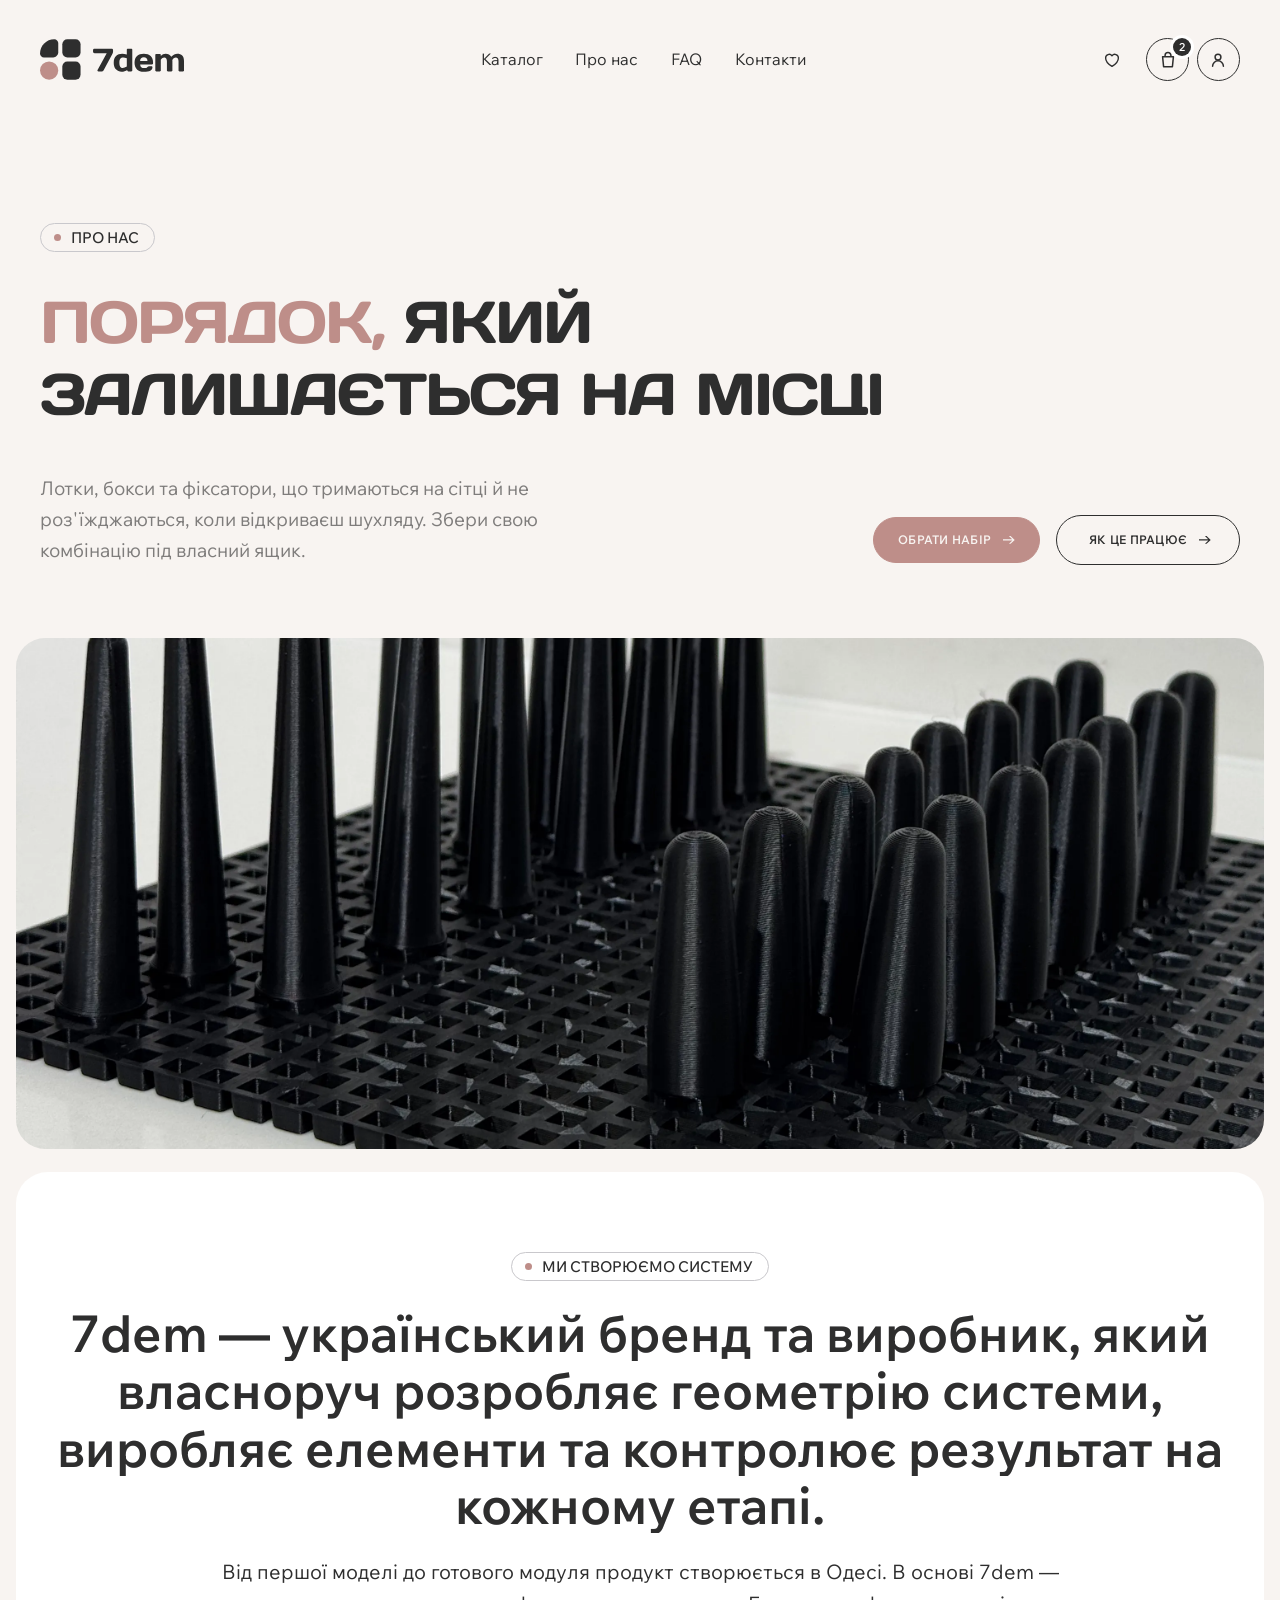
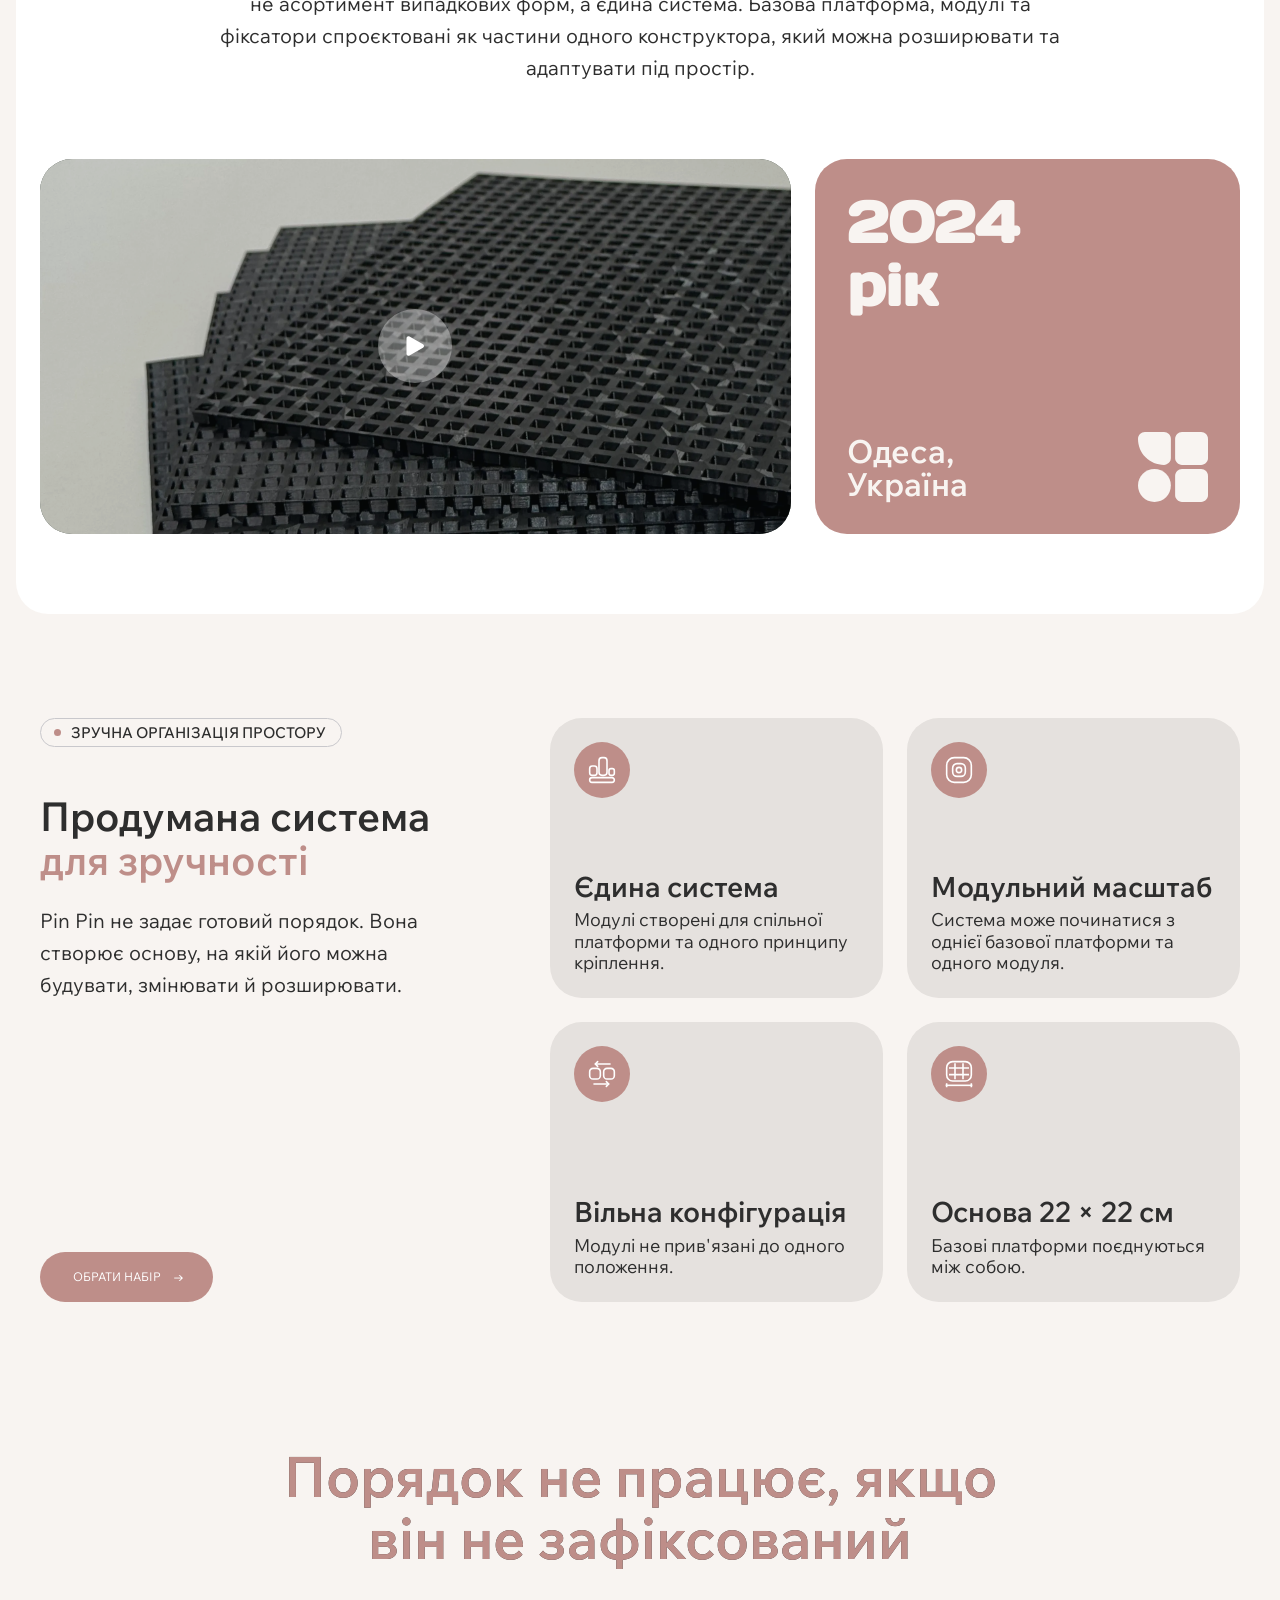
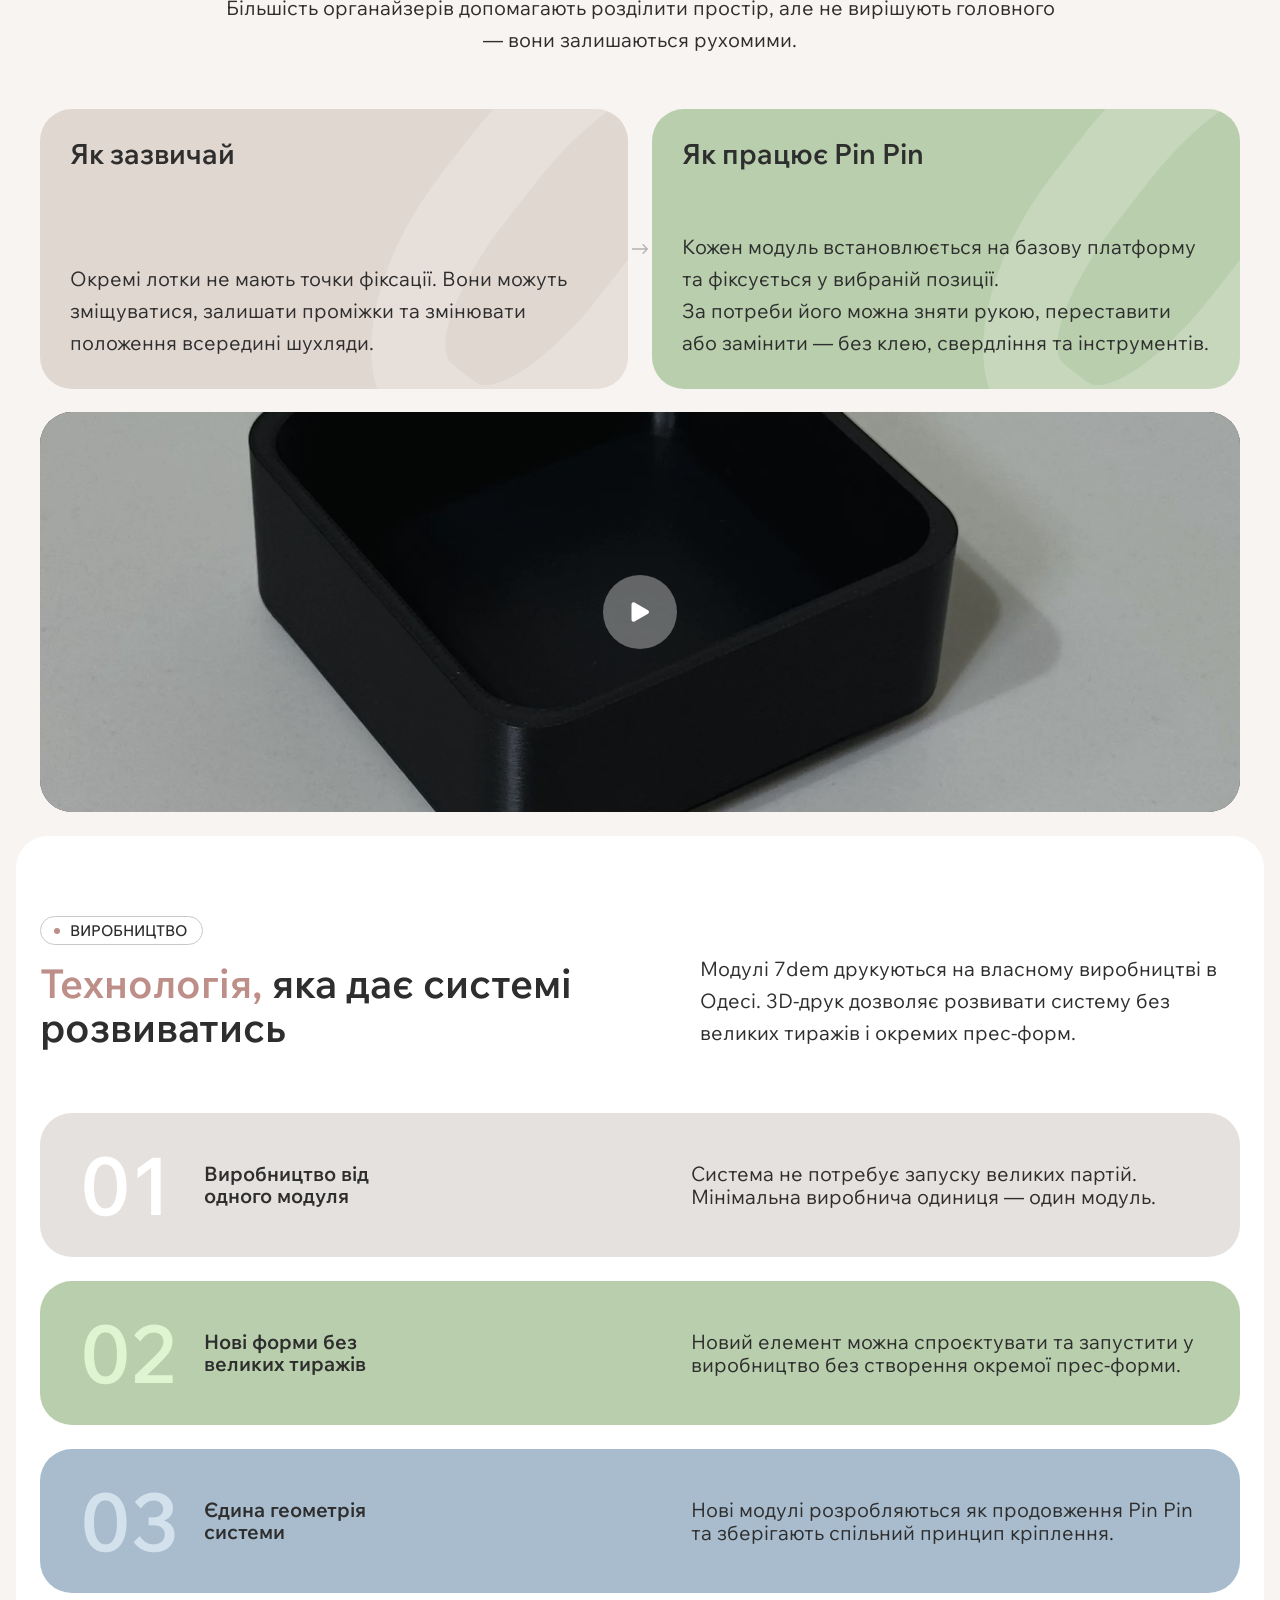
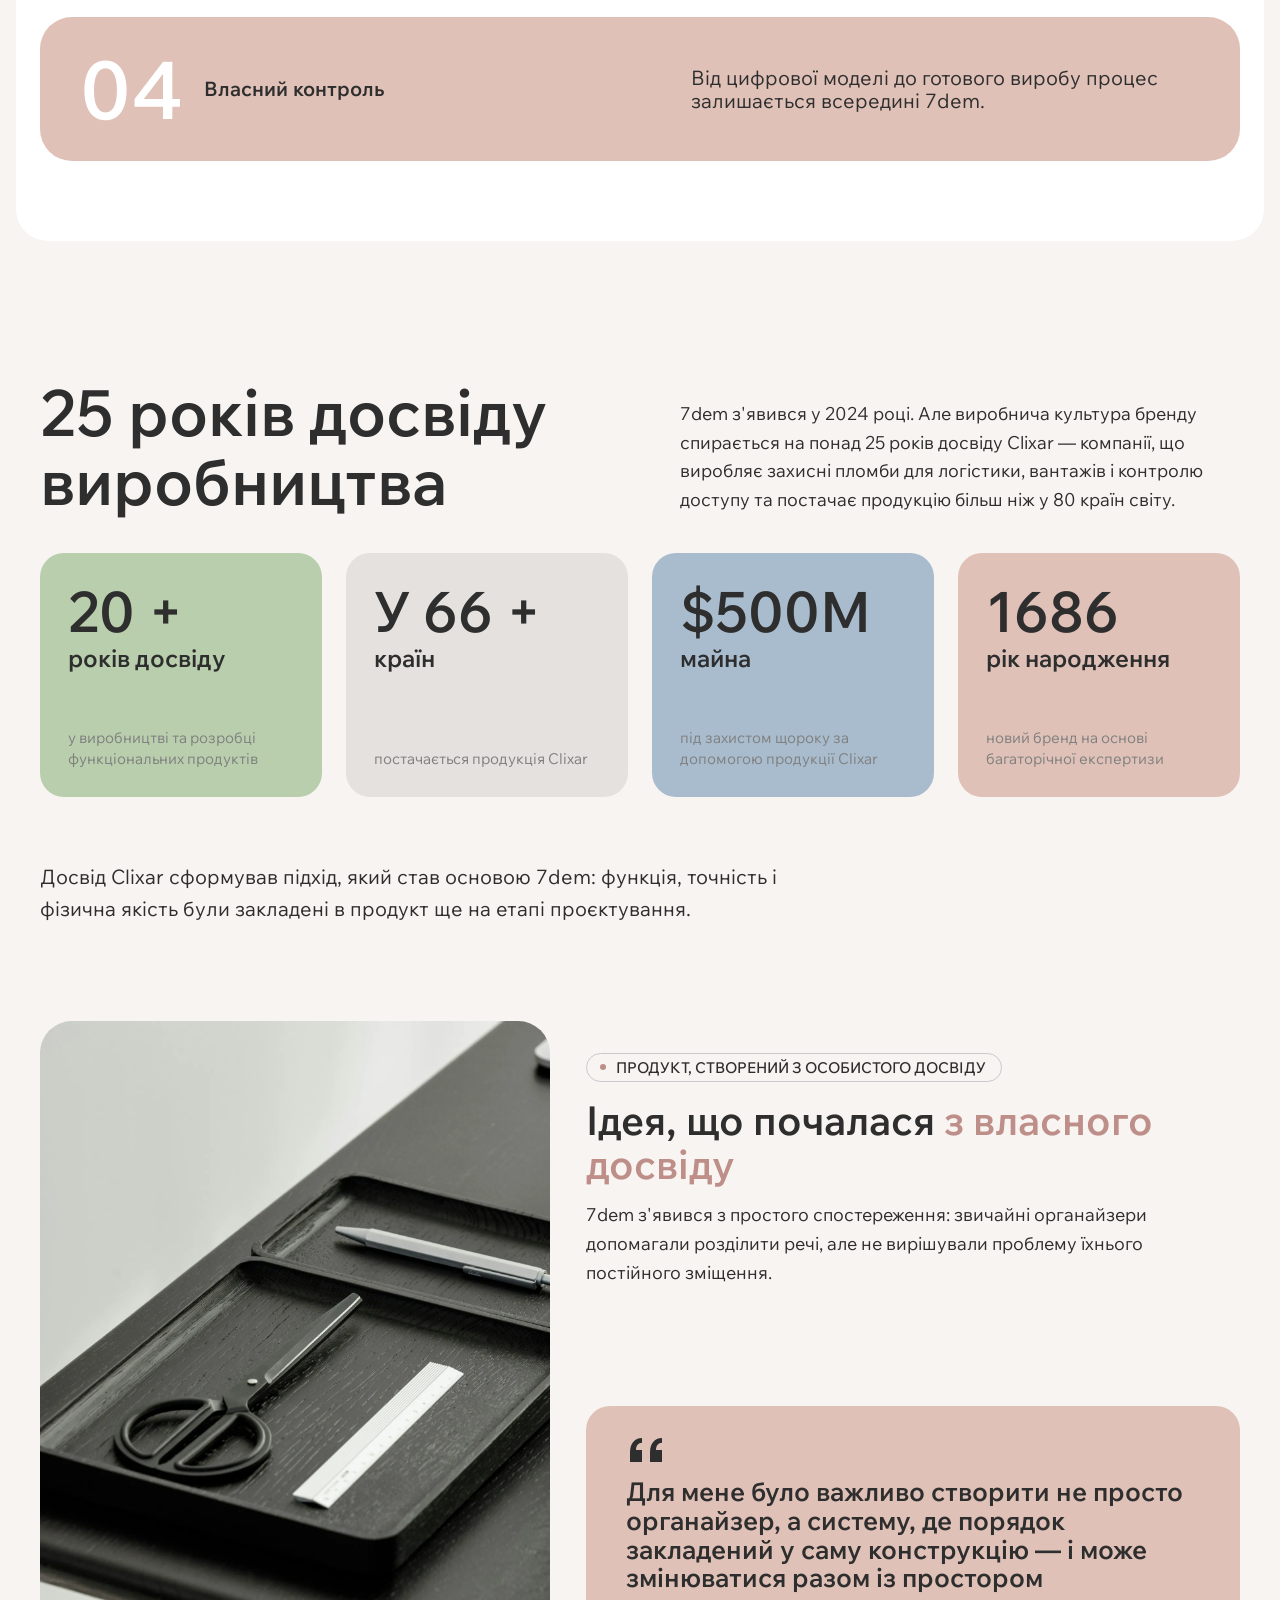
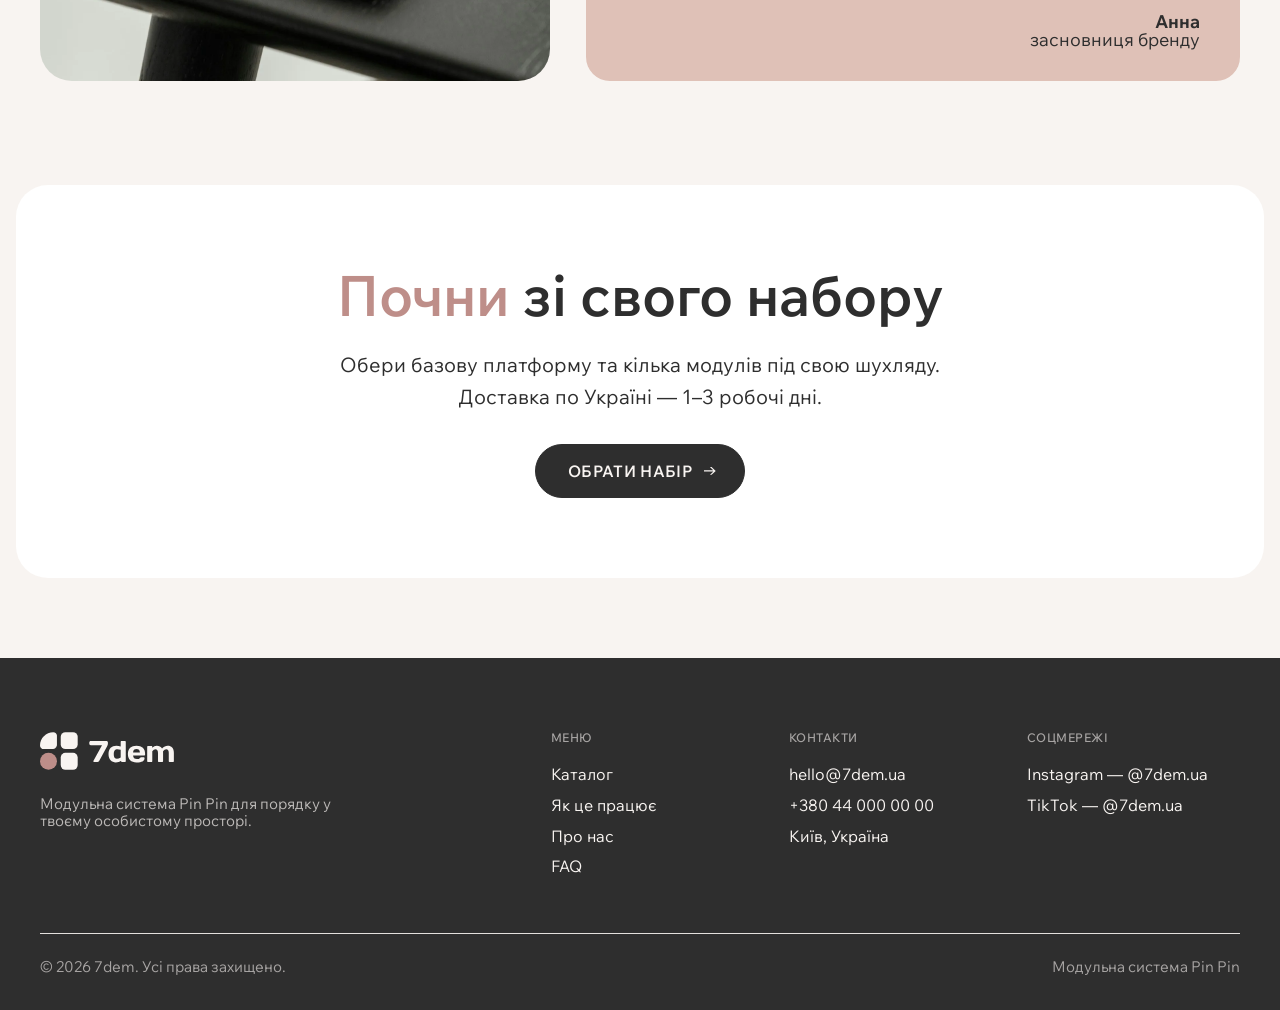
==== commit 130e461e: "Updates" ====
--- a/about.html
+++ b/about.html
@@ -16,14 +16,14 @@
 			</style>
 		</noscript>
 		<title>Про нас — 7dem</title>
-		<script type="module" crossorigin="" src="./js/about.min.js?v=1790682816131"></script>
-		<link rel="modulepreload" crossorigin="" href="./js/common.min.js?v=1790682816131">
-		<link rel="modulepreload" crossorigin="" href="./js/main.min.js?v=1790682816131">
-		<link rel="modulepreload" crossorigin="" href="./js/settext.min.js?v=1790682816131">
-		<link rel="stylesheet" crossorigin="" href="./css/common.min.css?v=1790682816131">
-		<link rel="stylesheet" crossorigin="" href="./css/main.min.css?v=1790682816131">
-		<link rel="stylesheet" crossorigin="" href="./css/settext.min.css?v=1790682816131">
-		<link rel="stylesheet" crossorigin="" href="./css/about.min.css?v=1790682816131">
+		<script type="module" crossorigin="" src="./js/about.min.js?v=1790684291656"></script>
+		<link rel="modulepreload" crossorigin="" href="./js/common.min.js?v=1790684291656">
+		<link rel="modulepreload" crossorigin="" href="./js/main.min.js?v=1790684291656">
+		<link rel="modulepreload" crossorigin="" href="./js/settext.min.js?v=1790684291656">
+		<link rel="stylesheet" crossorigin="" href="./css/common.min.css?v=1790684291656">
+		<link rel="stylesheet" crossorigin="" href="./css/main.min.css?v=1790684291656">
+		<link rel="stylesheet" crossorigin="" href="./css/settext.min.css?v=1790684291656">
+		<link rel="stylesheet" crossorigin="" href="./css/about.min.css?v=1790684291656">
 	</head>
 	<body>
 		<div class="wrapper">
@@ -489,29 +489,41 @@
 					</section>
 				</div>
 			</main>
-			<!-- Порт: src/shopify/relax-theme/sections/footer-relax.liquid (2026-09-15, 1:1 з ваніллю). -->
+			<!--
+Порт: src/shopify/relax-theme/sections/footer-relax.liquid (2026-09-15, 1:1 з ваніллю).
+2026-09-29 ваніль оновлено за редизайном (логотип з іконкою, контент по контейнеру 1200), порт у тему ще НЕ синхронізовано.
+-->
 			<footer data-fls-footer="" class="footer">
 				<div class="footer__container">
 					<div class="footer__top">
 						<div class="footer__brand">
-							<a href="#" class="footer__logo">7dem</a>
+							<!-- Логотип — той самий @img/logo.svg, що в шапці: темне тут currentColor = bone, кружечок розовий -->
+							<a href="index.html" class="footer__logo" aria-label="7dem">
+								<svg class="footer__logo-img" viewbox="0 0 105 29" fill="none" xmlns="http://www.w3.org/2000/svg" aria-hidden="true">
+									<path d="M0 10.2426C0 4.64098 4.541 0.0999756 10.1426 0.0999756C11.6986 0.0999756 12.96 1.36136 12.96 2.91737V9.45997C12.96 11.4482 11.3482 13.06 9.36 13.06H2.81739C1.26139 13.06 0 11.7986 0 10.2426Z" fill="currentColor"></path>
+									<rect x="15.8401" y="0.0999756" width="12.96" height="12.96" rx="3.6" fill="currentColor"></rect>
+									<circle class="footer__logo-dot" cx="6.48" cy="22.4199" r="6.48"></circle>
+									<rect x="15.8401" y="15.9399" width="12.96" height="12.96" rx="3.6" fill="currentColor"></rect>
+									<path d="M37.6649 8.99375V7.93625C37.6649 7.64375 37.7737 7.3925 37.9912 7.1825C38.2087 6.9725 38.4637 6.8675 38.7562 6.8675H50.8049C51.0974 6.8675 51.3487 6.9725 51.5587 7.1825C51.7762 7.3925 51.8849 7.64375 51.8849 7.93625V8.97125C51.8849 9.48875 51.6562 10.1712 51.1987 11.0187L45.2924 21.9425C44.9099 22.6475 44.4187 23 43.8187 23H41.5124C41.2124 23 40.9987 22.9025 40.8712 22.7075C40.7512 22.505 40.7512 22.2875 40.8712 22.055L47.3737 10.0512H38.7562C38.4487 10.0512 38.1899 9.95 37.9799 9.7475C37.7699 9.5375 37.6649 9.28625 37.6649 8.99375ZM57.8704 23.225C56.3029 23.225 54.9904 22.6737 53.9329 21.5712C52.8829 20.4687 52.3579 18.89 52.3579 16.835C52.3579 14.7725 52.9016 13.1937 53.9891 12.0987C55.0841 10.9962 56.5541 10.445 58.3991 10.445C59.3516 10.445 60.4354 10.6362 61.6504 11.0187V7.565C61.6504 7.3625 61.7141 7.1975 61.8416 7.07C61.9766 6.935 62.1416 6.8675 62.3366 6.8675H64.8454C65.0479 6.8675 65.2129 6.935 65.3404 7.07C65.4754 7.1975 65.5429 7.3625 65.5429 7.565V22.3137C65.5429 22.5087 65.4754 22.6737 65.3404 22.8087C65.2129 22.9362 65.0479 23 64.8454 23H62.6854C62.4829 23 62.3179 22.9362 62.1904 22.8087C62.0629 22.6737 61.9991 22.5087 61.9991 22.3137V21.965C60.8141 22.805 59.4379 23.225 57.8704 23.225ZM59.2091 13.1675C58.1741 13.1675 57.4429 13.46 57.0154 14.045C56.5879 14.6225 56.3741 15.5525 56.3741 16.835C56.3741 18.1175 56.5766 19.0512 56.9816 19.6362C57.3866 20.2212 57.9941 20.5137 58.8041 20.5137C59.6216 20.5137 60.5704 20.1762 61.6504 19.5012V13.6175C60.6829 13.3175 59.8691 13.1675 59.2091 13.1675ZM68.8846 21.5825C67.7296 20.4875 67.1521 18.9125 67.1521 16.8575C67.1521 14.795 67.7333 13.2125 68.8958 12.11C70.0583 11 71.6708 10.445 73.7333 10.445C75.7958 10.445 77.4046 10.985 78.5596 12.065C79.7146 13.1375 80.2921 14.6787 80.2921 16.6887V17.33C80.2921 17.5325 80.2246 17.7012 80.0896 17.8362C79.9621 17.9637 79.7971 18.0275 79.5946 18.0275H71.1233C71.1983 18.95 71.4608 19.6212 71.9108 20.0412C72.3683 20.4612 73.0958 20.6712 74.0933 20.6712C75.0908 20.6712 75.7733 20.4462 76.1408 19.9962C76.5083 19.5462 76.9621 19.3175 77.5021 19.31H79.1783C79.3808 19.31 79.5458 19.3775 79.6733 19.5125C79.8083 19.64 79.8758 19.805 79.8758 20.0075C79.8758 22.16 77.8246 23.2325 73.7221 23.225C71.6521 23.225 70.0396 22.6775 68.8846 21.5825ZM71.1008 15.6537H76.3321C76.2571 13.8837 75.3871 12.9987 73.7221 12.9987C72.0646 12.9987 71.1908 13.8837 71.1008 15.6537ZM81.9013 22.3137V11.3675C81.9013 11.165 81.965 11 82.0925 10.8725C82.2275 10.7375 82.3925 10.67 82.5875 10.67H85.1075C85.31 10.67 85.475 10.7375 85.6025 10.8725C85.73 11 85.7938 11.165 85.7938 11.3675V12.0762C86.3338 11.5512 86.8625 11.15 87.38 10.8725C87.905 10.5875 88.535 10.445 89.27 10.445C91.0175 10.445 92.3413 11.165 93.2413 12.605C94.6363 11.1575 96.065 10.4375 97.5275 10.445C98.9975 10.445 100.156 10.8875 101.004 11.7725C101.859 12.65 102.286 14.0112 102.286 15.8562V22.3137C102.286 22.5162 102.223 22.6812 102.095 22.8087C101.968 22.9362 101.803 23 101.6 23H99.0913C98.8888 23 98.72 22.9362 98.585 22.8087C98.4575 22.6737 98.3938 22.5087 98.3938 22.3137V15.8562C98.3938 14.0562 97.7413 13.16 96.4363 13.1675C95.6413 13.1675 94.82 13.7412 93.9725 14.8887C94.0175 15.2112 94.04 15.5337 94.04 15.8562V22.3137C94.04 22.5162 93.9725 22.6812 93.8375 22.8087C93.71 22.9362 93.5488 23 93.3538 23H90.845C90.6425 23 90.4738 22.9362 90.3388 22.8087C90.2113 22.6737 90.1475 22.5087 90.1475 22.3137V15.8562C90.1475 14.0562 89.495 13.16 88.19 13.1675C87.3575 13.1675 86.5588 13.7037 85.7938 14.7762V22.3137C85.7938 22.5162 85.7263 22.6812 85.5913 22.8087C85.4638 22.9362 85.3025 23 85.1075 23H82.5875C82.385 23 82.22 22.9362 82.0925 22.8087C81.965 22.6812 81.9013 22.5162 81.9013 22.3137Z" fill="currentColor"></path>
+								</svg>
+							</a>
 							<p class="footer__tagline">
-								Модульна система Pin Pin для порядку
+								Модульна система Pin Pin для порядку у
 								<br>
-								у твоєму особистому просторі.
+								твоєму особистому просторі.
 							</p>
 						</div>
 						<div class="footer__col">
 							<span class="footer__heading">Меню</span>
 							<ul class="footer__list">
 								<li>
-									<a href="#" class="footer__link">Каталог</a>
+									<a href="cataloge.html" class="footer__link">Каталог</a>
 								</li>
 								<li>
 									<a href="#" class="footer__link">Як це працює</a>
 								</li>
 								<li>
-									<a href="#" class="footer__link">Про нас</a>
+									<a href="about.html" class="footer__link">Про нас</a>
 								</li>
 								<li>
 									<a href="faq.html" class="footer__link">FAQ</a>
--- a/css/common.min.css
+++ b/css/common.min.css
@@ -1 +1 @@
-.button{display:inline-flex;border-radius:62.4375rem;border-color:transparent;border-style:solid;border-width:.09375rem;transition:all .3s;background:transparent;column-gap:.75rem}.button svg{align-self:center;width:.75rem;height:.5rem;fill:none}.button svg path{fill:var(--main-color)}.button--fw{width:100%}.button--caps{align-items:center;justify-content:center;padding-block:1.1875rem;padding-inline:1.75rem;font-weight:600;line-height:1.2;letter-spacing:.02em;text-transform:uppercase}.button--padding-one{padding-inline:1.375rem;padding-block:.75rem}.button--padding-two{padding-block:1.125rem;padding-left:2rem;padding-right:1.75rem}.button--padding-three{padding-inline:1.5rem;padding-block:1rem}.button--border-color-one{border-color:var(--main-color)}.button--border-color-two{border-color:var(--color-hairline)}.button--border-color-three{border-color:#be8e89}.button--background-black{background:var(--main-color);color:var(--color-bone)}.button--background-black svg path{fill:var(--color-bone)}.button--background-lightred{background:#be8e89;color:var(--color-bone)}.button--background-lightred svg path{fill:var(--color-bone)}@media (width < 20em){.button--caps{font-size:.6875rem}}@media (width >= 20em) and (width < 90em){.button--caps{font-size:clamp(.6875rem,.66964rem + .08929vw,.75rem)}}@media (width >= 90em){.button--caps{font-size:.75rem}}@media (any-hover:hover){.button:hover{background:var(--color-rose);color:var(--main-color)}.button:hover svg path{fill:var(--main-color)}}@media (any-hover:hover),(pointer:fine){html:not([data-fls-touch]) .button--background-black:hover{background:transparent;color:var(--main-color)}html:not([data-fls-touch]) .button--background-black:hover svg path{fill:var(--main-color)}html:not([data-fls-touch]) .button--background-lightred:hover{background:transparent;color:var(--main-color)}html:not([data-fls-touch]) .button--background-lightred:hover svg path{fill:var(--main-color)}}+.button{display:inline-flex;border-radius:62.4375rem;border-color:transparent;border-style:solid;border-width:.09375rem;transition:all .3s;background:transparent;column-gap:.75rem}.button svg{align-self:center;width:.75rem;height:.5rem;fill:none}.button svg path{fill:var(--main-color)}.button--fw{width:100%}.button--caps{align-items:center;justify-content:center;padding-block:1.0625rem;padding-inline:1.75rem;font-weight:600;line-height:1.2;letter-spacing:.02em;text-transform:uppercase}.button--padding-one{padding-inline:1.375rem;padding-block:.75rem}.button--padding-two{padding-block:1.125rem;padding-left:2rem;padding-right:1.75rem}.button--padding-three{padding-inline:1.5rem;padding-block:1rem}.button--border-color-one{border-color:var(--main-color)}.button--border-color-two{border-color:var(--color-hairline)}.button--border-color-three{border-color:#be8e89}.button--background-black{background:var(--main-color);color:var(--color-bone)}.button--background-black svg path{fill:var(--color-bone)}.button--background-lightred{background:#be8e89;color:var(--color-bone)}.button--background-lightred svg path{fill:var(--color-bone)}@media (width < 20em){.button--caps{font-size:.6875rem}}@media (width >= 20em) and (width < 90em){.button--caps{font-size:clamp(.6875rem,.66964rem + .08929vw,.75rem)}}@media (width >= 90em){.button--caps{font-size:.75rem}}@media (any-hover:hover){.button:hover{background:var(--color-rose);color:var(--main-color)}.button:hover svg path{fill:var(--main-color)}}@media (any-hover:hover),(pointer:fine){html:not([data-fls-touch]) .button--background-black:hover{background:transparent;color:var(--main-color)}html:not([data-fls-touch]) .button--background-black:hover svg path{fill:var(--main-color)}html:not([data-fls-touch]) .button--background-lightred:hover{background:transparent;color:var(--main-color)}html:not([data-fls-touch]) .button--background-lightred:hover svg path{fill:var(--main-color)}}
--- a/css/main.min.css
+++ b/css/main.min.css
@@ -1 +1 @@
-@import url("https://fonts.googleapis.com/css2?family=Wix%20Madefor%20Text:wght@400;500;600;700&display=swap");@import url("https://fonts.googleapis.com/css2?family=Days%20One:wght@400&display=swap");*{padding:0;margin:0;border:0}*,:after,:before{box-sizing:border-box}:after,:before{display:inline-block}body,html{height:100%}body{line-height:1;scrollbar-gutter:stable;-ms-text-size-adjust:100%;-moz-text-size-adjust:100%;-webkit-text-size-adjust:100%;-webkit-font-smoothing:antialiased;-moz-osx-font-smoothing:grayscale}button,input,textarea{font-family:inherit;font-size:inherit;line-height:inherit;color:inherit;background-color:transparent}input,textarea{width:100%}label{display:inline-block}button,option,select{cursor:pointer}a{display:inline-block;color:inherit;text-decoration:none}li{list-style:none}img{max-width:100%;height:auto;vertical-align:middle}h1,h2,h3,h4,h5,h6{font-weight:inherit;font-size:inherit}address{font-style:normal}:root{--font-family:"Wix Madefor Text", sans-serif;--font-size:1rem;--main-color:#2e2e2e;--color-bone:#f8f4f1;--color-blush:#dfc1b7;--color-clay:#cfa897;--color-rose:#be8e89;--color-white:#fff;--color-ink-muted:#7f7d7c;--color-ink-muted-two:gray;--color-hairline:#e5e1de;--color-sage:#88ceac;--color-sagetwo:#b8ceac;--color-sky:#a8bcce;--color-coral:#e8b4b0;--color-violet:#7b61ab;--color-mist:#c9c8cc}body{color:var(--main-color);font-family:var(--font-family);font-size:var(--font-size);min-width:20rem}[data-fls-scrolllock] body{overflow:hidden;touch-action:none;overscroll-behavior:none}.wrapper{min-height:100%;display:flex;flex-direction:column;overflow:clip}.wrapper>main{flex:1 1 auto}.wrapper>*{min-width:0}[class*=__container]{max-width:76.875rem}[class*=__container--eight],[class*=__container--five],[class*=__container--four],[class*=__container--nine],[class*=__container--seven],[class*=__container--six],[class*=__container--three],[class*=__container--two],[class*=__container]{margin:0 auto;padding-left:.9375rem;padding-right:.9375rem}[class*=__container--two]{max-width:57.1875rem}[class*=__container--three]{max-width:77.875rem}[class*=__container--four]{max-width:76.8125rem}[class*=__container--five]{max-width:77.125rem}[class*=__container--six]{max-width:85.414375rem}[class*=__container--seven]{max-width:58.125rem}[class*=__container--eight]{max-width:85.875rem}[class*=__container--nine]{max-width:78.125rem}.menu__list{display:flex;align-items:center;flex-wrap:wrap;row-gap:.1875rem}.menu__link{font-weight:400;line-height:1;transition:all .3s;padding-top:.3125rem;padding-bottom:.3125rem}.icon-menu{display:none}.header{--header-height:8rem;--header-bg:#fff;position:fixed;top:0;left:0;width:100%;z-index:50;background:var(--header-bg)}.header__content{display:flex;justify-content:space-between;align-items:center;min-height:var(--header-height);transition:min-height .3s;column-gap:1rem}.header__logo{flex:0 0 auto;display:block;color:var(--main-color);transition:color .3s}.header__logo-img{display:block;height:auto}.header__logo-dot{fill:var(--color-rose);transition:fill .3s}.header__logo:hover .header__logo-dot{fill:var(--main-color)}.header__actions{flex:0 0 auto;display:flex;align-items:center}.header__saved{position:relative;display:inline-flex;align-items:center;justify-content:center;width:1.5rem;height:1.5rem;color:var(--main-color);transition:color .3s}.header__saved svg{width:1.125rem;height:1.125rem}.header__circle{position:relative;flex:0 0 auto;display:inline-flex;align-items:center;justify-content:center;border:.09375rem solid var(--main-color);border-radius:50%;color:var(--main-color);transition:background-color .3s,color .3s}.header__circle svg{width:1.25rem;height:1.25rem}.header__count{position:absolute;top:-.0625rem;right:-.1875rem;display:grid;place-items:center;min-width:1.125rem;height:1.125rem;padding-inline:.25rem;border-radius:62.4375rem;background:var(--main-color);color:var(--color-white);box-shadow:0 0 0 .1875rem var(--header-bg);font-size:.6875rem;font-weight:600;line-height:1}.header__count[hidden]{display:none}.header__count--saved{top:-.4375rem;right:-.5625rem}[data-fls-header-scroll].--header-scroll{--header-height:5rem}[data-fls-header-scroll-show].--header-scroll{transition:translate .3s;translate:0 -100%}[data-fls-header-scroll-show].--header-show{translate:0 0}.footer{background:var(--main-color);color:var(--color-bone)}.footer__container{max-width:85.875rem}.footer__top{display:grid;grid-template-columns:1.4fr 1fr 1fr 1fr}.footer__brand{display:flex;flex-direction:column}.footer__logo{font-family:Days One,sans-serif;font-weight:400;color:var(--color-bone)}.footer__logo:not(:last-child){margin-bottom:1.25rem}.footer__tagline{color:hsla(26,33%,96%,.6);line-height:1.7;max-width:17.5rem}.footer__col{display:flex;flex-direction:column;min-width:0}.footer__heading{color:hsla(26,33%,96%,.5);font-weight:600;text-transform:uppercase;letter-spacing:.06em;font-size:.8125rem}.footer__heading:not(:last-child){margin-bottom:1.25rem}.footer__list{display:flex;flex-direction:column;gap:.875rem}.footer__link{color:hsla(26,33%,96%,.75);transition:color .3s;font-size:.9375rem}.footer__bottom{display:flex;justify-content:space-between;align-items:center;gap:1rem;padding-top:1.5rem;border-top:.0625rem solid hsla(26,33%,96%,.12);color:hsla(26,33%,96%,.5);font-size:.8125rem;flex-wrap:wrap}[data-fls-reveal-group]>*,[data-fls-reveal]{opacity:0;transform:translate3d(var(--reveal-x,0),var(--reveal-y,var(--reveal-shift,2.5rem)),0) scale(var(--reveal-scale,1));transition:opacity var(--reveal-duration,.7s) ease var(--reveal-delay,0s),transform var(--reveal-duration,.7s) cubic-bezier(.22,.61,.36,1) var(--reveal-delay,0s)}[data-fls-reveal-group=down]>*,[data-fls-reveal=down]{--reveal-y:calc(-1 * var(--reveal-shift, 2.5rem))}[data-fls-reveal-group=left]>*,[data-fls-reveal=left]{--reveal-x:calc(-1 * var(--reveal-shift, 2.5rem));--reveal-y:0rem}[data-fls-reveal-group=right]>*,[data-fls-reveal=right]{--reveal-x:var(--reveal-shift, 2.5rem);--reveal-y:0rem}[data-fls-reveal-group=fade]>*,[data-fls-reveal=fade]{transform:none;transition:opacity var(--reveal-duration,.7s) ease var(--reveal-delay,0s)}[data-fls-reveal-group=zoom]>*,[data-fls-reveal=zoom]{--reveal-y:0rem;--reveal-scale:0.94}[data-fls-reveal-group]>*{--reveal-index:11;--reveal-delay:calc(var(--reveal-start, 0s) + var(--reveal-index) * var(--reveal-step, .08s))}[data-fls-reveal-group]>:first-child{--reveal-index:0}[data-fls-reveal-group]>:nth-child(2){--reveal-index:1}[data-fls-reveal-group]>:nth-child(3){--reveal-index:2}[data-fls-reveal-group]>:nth-child(4){--reveal-index:3}[data-fls-reveal-group]>:nth-child(5){--reveal-index:4}[data-fls-reveal-group]>:nth-child(6){--reveal-index:5}[data-fls-reveal-group]>:nth-child(7){--reveal-index:6}[data-fls-reveal-group]>:nth-child(8){--reveal-index:7}[data-fls-reveal-group]>:nth-child(9){--reveal-index:8}[data-fls-reveal-group]>:nth-child(10){--reveal-index:9}[data-fls-reveal-group]>:nth-child(11){--reveal-index:10}[data-fls-reveal-group]>:nth-child(12){--reveal-index:11}.--watcher-view[data-fls-reveal-group]>*,.--watcher-view[data-fls-reveal],[data-fls-loaded] [data-fls-reveal-load] [data-fls-reveal-group]>*,[data-fls-loaded] [data-fls-reveal-load] [data-fls-reveal],[data-fls-loaded] [data-fls-reveal-load][data-fls-reveal-group]>*,[data-fls-loaded] [data-fls-reveal-load][data-fls-reveal]{opacity:1;transform:none}@media (max-width:62em){.footer__top{grid-template-columns:1fr 1fr}.footer__brand{grid-column:1/-1}}@media (width <= 48em){.menu__actions-mob{margin-top:.9375rem;display:grid;align-items:center;justify-content:center;row-gap:.75rem}}@media (max-width:48em) and (any-hover:none){.icon-menu{cursor:default}}@media (max-width:48em){.menu__body{height:100svh;overflow:auto;padding:7.1875rem .9375rem 1.875rem;background:#fff}.menu__body,.menu__body:before{position:fixed;width:100%;left:-100%;top:0;transition:left .3s}.menu__body:before{content:"";height:4.375rem;z-index:2}html[data-fls-menu-open] .menu__body,html[data-fls-menu-open] .menu__body:before{left:0}.menu__list{flex-direction:column}.menu__link{font-size:1.5625rem}.icon-menu{display:block;position:relative;width:1.875rem;height:1.125rem;z-index:5}.icon-menu span,.icon-menu:after,.icon-menu:before{content:"";transition:all .3s ease 0s;right:0;position:absolute;width:100%;height:.125rem;background-color:#000}.icon-menu:before{top:0}.icon-menu:after{bottom:0}.icon-menu span{top:calc(50% - .0625rem)}html[data-fls-menu-open] .icon-menu span{width:0}html[data-fls-menu-open] .icon-menu:before{top:calc(50% - .0625rem);transform:rotate(-45deg)}html[data-fls-menu-open] .icon-menu:after{bottom:calc(50% - .0625rem);transform:rotate(45deg)}.footer__top{grid-template-columns:1fr}}@media (width < 48em){.menu__list{column-gap:1rem}.menu__link{font-size:.875rem}}@media (width < 20em){.header{--header-height:4.375rem}.header__logo-img{width:6.5625rem}.header__actions{column-gap:.375rem}.header__saved{margin-right:.375rem}.header__circle{width:2.375rem;height:2.375rem}.footer{padding-top:2.25rem;padding-bottom:1.5rem}.footer__top{gap:1.75rem;margin-bottom:1.75rem}.footer__logo{font-size:1.25rem}.footer__tagline{font-size:.875rem}}@media (width >= 20em) and (width < 90em){.header{--header-height:clamp(4.375rem, 3.33929rem + 5.17857vw, 8rem)}.header__logo-img{width:clamp(6.5625rem,5.66964rem + 4.46429vw,9.6875rem)}.header__actions{column-gap:clamp(.375rem,.33929rem + .17857vw,.5rem)}.header__saved{margin-right:clamp(.375rem,.19643rem + .89286vw,1rem)}.header__circle{width:clamp(2.375rem,2.26786rem + .53571vw,2.75rem);height:clamp(2.375rem,2.26786rem + .53571vw,2.75rem)}.footer{padding-top:clamp(2.25rem,1.60714rem + 3.21429vw,4.5rem);padding-bottom:clamp(1.5rem,1.28571rem + 1.07143vw,2.25rem)}.footer__top{gap:clamp(1.75rem,1.53571rem + 1.07143vw,2.5rem);margin-bottom:clamp(1.75rem,1.39286rem + 1.78571vw,3rem)}.footer__logo{font-size:clamp(1.25rem,1.17857rem + .35714vw,1.5rem)}.footer__tagline{font-size:clamp(.875rem,.85714rem + .08929vw,.9375rem)}}@media (width >= 48em) and (width < 90em){.menu__list{column-gap:clamp(1rem,-.57143rem + 3.27381vw,2.375rem)}.menu__link{font-size:clamp(.875rem,.73214rem + .29762vw,1rem)}}@media (width >= 48em){.menu__actions-mob{display:none}}@media (width >= 90em){.menu__list{column-gap:2.375rem}.menu__link{font-size:1rem}.header{--header-height:8rem}.header__logo-img{width:9.6875rem}.header__actions{column-gap:.5rem}.header__saved{margin-right:1rem}.header__circle{width:2.75rem;height:2.75rem}.footer{padding-top:4.5rem;padding-bottom:2.25rem}.footer__top{gap:2.5rem;margin-bottom:3rem}.footer__logo{font-size:1.5rem}.footer__tagline{font-size:.9375rem}}@media (any-hover:hover){.header__logo:hover,.header__saved:hover{color:var(--color-rose)}.header__circle:hover{background:var(--main-color);color:var(--header-bg)}.footer__link:hover:not(.footer__link--static){color:var(--color-rose)}}@media (any-hover:hover),(pointer:fine){html:not([data-fls-touch]) .menu__link:hover{color:var(--color-rose)}}@media (prefers-reduced-motion:reduce){[data-fls-reveal-group]>*,[data-fls-reveal]{opacity:1;transform:none;transition:none}}+@import url("https://fonts.googleapis.com/css2?family=Wix%20Madefor%20Text:wght@400;500;600;700&display=swap");@import url("https://fonts.googleapis.com/css2?family=Days%20One:wght@400&display=swap");*{padding:0;margin:0;border:0}*,:after,:before{box-sizing:border-box}:after,:before{display:inline-block}body,html{height:100%}body{line-height:1;scrollbar-gutter:stable;-ms-text-size-adjust:100%;-moz-text-size-adjust:100%;-webkit-text-size-adjust:100%;-webkit-font-smoothing:antialiased;-moz-osx-font-smoothing:grayscale}button,input,textarea{font-family:inherit;font-size:inherit;line-height:inherit;color:inherit;background-color:transparent}input,textarea{width:100%}label{display:inline-block}button,option,select{cursor:pointer}a{display:inline-block;color:inherit;text-decoration:none}li{list-style:none}img{max-width:100%;height:auto;vertical-align:middle}h1,h2,h3,h4,h5,h6{font-weight:inherit;font-size:inherit}address{font-style:normal}:root{--font-family:"Wix Madefor Text", sans-serif;--font-size:1rem;--main-color:#2e2e2e;--color-bone:#f8f4f1;--color-blush:#dfc1b7;--color-clay:#cfa897;--color-rose:#be8e89;--color-white:#fff;--color-ink-muted:#7f7d7c;--color-ink-muted-two:gray;--color-hairline:#e5e1de;--color-sage:#88ceac;--color-sagetwo:#b8ceac;--color-sky:#a8bcce;--color-coral:#e8b4b0;--color-violet:#7b61ab;--color-mist:#c9c8cc}body{color:var(--main-color);font-family:var(--font-family);font-size:var(--font-size);min-width:20rem}[data-fls-scrolllock] body{overflow:hidden;touch-action:none;overscroll-behavior:none}.wrapper{min-height:100%;display:flex;flex-direction:column;overflow:clip}.wrapper>main{flex:1 1 auto}.wrapper>*{min-width:0}[class*=__container]{max-width:76.875rem}[class*=__container--eight],[class*=__container--five],[class*=__container--four],[class*=__container--nine],[class*=__container--seven],[class*=__container--six],[class*=__container--three],[class*=__container--two],[class*=__container]{margin:0 auto;padding-left:.9375rem;padding-right:.9375rem}[class*=__container--two]{max-width:57.1875rem}[class*=__container--three]{max-width:77.875rem}[class*=__container--four]{max-width:76.8125rem}[class*=__container--five]{max-width:77.125rem}[class*=__container--six]{max-width:85.414375rem}[class*=__container--seven]{max-width:58.125rem}[class*=__container--eight]{max-width:85.875rem}[class*=__container--nine]{max-width:78.125rem}.menu__list{display:flex;align-items:center;flex-wrap:wrap;row-gap:.1875rem}.menu__link{font-weight:400;line-height:1;transition:all .3s;padding-top:.3125rem;padding-bottom:.3125rem}.icon-menu{display:none}.header{--header-height:8rem;--header-bg:#fff;position:fixed;top:0;left:0;width:100%;z-index:50;background:var(--header-bg)}.header__content{display:flex;justify-content:space-between;align-items:center;min-height:var(--header-height);transition:min-height .3s;column-gap:1rem}.header__logo{flex:0 0 auto;display:block;color:var(--main-color);transition:color .3s}.header__logo-img{display:block;height:auto}.header__logo-dot{fill:var(--color-rose);transition:fill .3s}.header__logo:hover .header__logo-dot{fill:var(--main-color)}.header__actions{flex:0 0 auto;display:flex;align-items:center}.header__saved{position:relative;display:inline-flex;align-items:center;justify-content:center;width:1.5rem;height:1.5rem;color:var(--main-color);transition:color .3s}.header__saved svg{width:1.125rem;height:1.125rem}.header__circle{position:relative;flex:0 0 auto;display:inline-flex;align-items:center;justify-content:center;border:.09375rem solid var(--main-color);border-radius:50%;color:var(--main-color);transition:background-color .3s,color .3s}.header__circle svg{width:1.25rem;height:1.25rem}.header__count{position:absolute;top:-.0625rem;right:-.1875rem;display:grid;place-items:center;min-width:1.125rem;height:1.125rem;padding-inline:.25rem;border-radius:62.4375rem;background:var(--main-color);color:var(--color-white);box-shadow:0 0 0 .1875rem var(--header-bg);font-size:.6875rem;font-weight:600;line-height:1}.header__count[hidden]{display:none}.header__count--saved{top:-.4375rem;right:-.5625rem}[data-fls-header-scroll].--header-scroll{--header-height:5rem}[data-fls-header-scroll-show].--header-scroll{transition:translate .3s;translate:0 -100%}[data-fls-header-scroll-show].--header-show{translate:0 0}.footer{background:var(--main-color);color:var(--color-bone)}.footer__top{display:grid;grid-template-columns:487fr 214fr 214fr 213fr;column-gap:1.5rem}.footer__brand{display:flex;flex-direction:column;align-items:flex-start}.footer__logo{display:block;color:var(--color-bone);transition:color .3s}.footer__logo-img{display:block;height:auto}.footer__logo-dot{fill:var(--color-rose);transition:fill .3s}.footer__logo:hover .footer__logo-dot{fill:var(--color-bone)}.footer__tagline{color:hsla(26,33%,96%,.7);line-height:1.2;max-width:20rem}.footer__col{display:flex;flex-direction:column;min-width:0}.footer__heading{color:hsla(26,33%,96%,.6);font-weight:500;line-height:1;text-transform:uppercase;letter-spacing:.04em;font-size:.75rem}.footer__heading:not(:last-child){margin-bottom:1.375rem}.footer__list{display:flex;flex-direction:column;gap:.875rem}.footer__link{color:var(--color-bone);line-height:1;transition:color .3s}.footer__bottom{display:flex;justify-content:space-between;align-items:center;gap:1rem;padding-top:1.5rem;border-top:.0625rem solid hsla(26,33%,96%,.9);color:hsla(26,33%,96%,.6);line-height:1.2;flex-wrap:wrap}[data-fls-reveal-group]>*,[data-fls-reveal]{opacity:0;transform:translate3d(var(--reveal-x,0),var(--reveal-y,var(--reveal-shift,2.5rem)),0) scale(var(--reveal-scale,1));transition:opacity var(--reveal-duration,.7s) ease var(--reveal-delay,0s),transform var(--reveal-duration,.7s) cubic-bezier(.22,.61,.36,1) var(--reveal-delay,0s)}[data-fls-reveal-group=down]>*,[data-fls-reveal=down]{--reveal-y:calc(-1 * var(--reveal-shift, 2.5rem))}[data-fls-reveal-group=left]>*,[data-fls-reveal=left]{--reveal-x:calc(-1 * var(--reveal-shift, 2.5rem));--reveal-y:0rem}[data-fls-reveal-group=right]>*,[data-fls-reveal=right]{--reveal-x:var(--reveal-shift, 2.5rem);--reveal-y:0rem}[data-fls-reveal-group=fade]>*,[data-fls-reveal=fade]{transform:none;transition:opacity var(--reveal-duration,.7s) ease var(--reveal-delay,0s)}[data-fls-reveal-group=zoom]>*,[data-fls-reveal=zoom]{--reveal-y:0rem;--reveal-scale:0.94}[data-fls-reveal-group]>*{--reveal-index:11;--reveal-delay:calc(var(--reveal-start, 0s) + var(--reveal-index) * var(--reveal-step, .08s))}[data-fls-reveal-group]>:first-child{--reveal-index:0}[data-fls-reveal-group]>:nth-child(2){--reveal-index:1}[data-fls-reveal-group]>:nth-child(3){--reveal-index:2}[data-fls-reveal-group]>:nth-child(4){--reveal-index:3}[data-fls-reveal-group]>:nth-child(5){--reveal-index:4}[data-fls-reveal-group]>:nth-child(6){--reveal-index:5}[data-fls-reveal-group]>:nth-child(7){--reveal-index:6}[data-fls-reveal-group]>:nth-child(8){--reveal-index:7}[data-fls-reveal-group]>:nth-child(9){--reveal-index:8}[data-fls-reveal-group]>:nth-child(10){--reveal-index:9}[data-fls-reveal-group]>:nth-child(11){--reveal-index:10}[data-fls-reveal-group]>:nth-child(12){--reveal-index:11}.--watcher-view[data-fls-reveal-group]>*,.--watcher-view[data-fls-reveal],[data-fls-loaded] [data-fls-reveal-load] [data-fls-reveal-group]>*,[data-fls-loaded] [data-fls-reveal-load] [data-fls-reveal],[data-fls-loaded] [data-fls-reveal-load][data-fls-reveal-group]>*,[data-fls-loaded] [data-fls-reveal-load][data-fls-reveal]{opacity:1;transform:none}@media (max-width:62em){.footer__top{grid-template-columns:repeat(3,1fr)}.footer__brand{grid-column:1/-1}}@media (width <= 48em){.menu__actions-mob{margin-top:.9375rem;display:grid;align-items:center;justify-content:center;row-gap:.75rem}}@media (max-width:48em) and (any-hover:none){.icon-menu{cursor:default}}@media (max-width:48em){.menu__body{height:100svh;overflow:auto;padding:7.1875rem .9375rem 1.875rem;background:#fff}.menu__body,.menu__body:before{position:fixed;width:100%;left:-100%;top:0;transition:left .3s}.menu__body:before{content:"";height:4.375rem;z-index:2}html[data-fls-menu-open] .menu__body,html[data-fls-menu-open] .menu__body:before{left:0}.menu__list{flex-direction:column}.menu__link{font-size:1.5625rem}.icon-menu{display:block;position:relative;width:1.875rem;height:1.125rem;z-index:5}.icon-menu span,.icon-menu:after,.icon-menu:before{content:"";transition:all .3s ease 0s;right:0;position:absolute;width:100%;height:.125rem;background-color:#000}.icon-menu:before{top:0}.icon-menu:after{bottom:0}.icon-menu span{top:calc(50% - .0625rem)}html[data-fls-menu-open] .icon-menu span{width:0}html[data-fls-menu-open] .icon-menu:before{top:calc(50% - .0625rem);transform:rotate(-45deg)}html[data-fls-menu-open] .icon-menu:after{bottom:calc(50% - .0625rem);transform:rotate(45deg)}.footer__top{grid-template-columns:1fr}}@media (width < 48em){.menu__list{column-gap:1rem}.menu__link{font-size:.875rem}}@media (width < 20em){.header{--header-height:4.375rem}.header__logo-img{width:6.5625rem}.header__actions{column-gap:.375rem}.header__saved{margin-right:.375rem}.header__circle{width:2.375rem;height:2.375rem}.footer{padding-top:2.5rem;padding-bottom:1.5rem}.footer__top{row-gap:1.75rem;margin-bottom:2rem}.footer__logo:not(:last-child){margin-bottom:1.125rem}.footer__logo-img{width:6.875rem}.footer__tagline{font-size:.875rem}.footer__link{font-size:.9375rem}.footer__bottom{font-size:.8125rem}}@media (width >= 20em) and (width < 90em){.header{--header-height:clamp(4.375rem, 3.33929rem + 5.17857vw, 8rem)}.header__logo-img{width:clamp(6.5625rem,5.66964rem + 4.46429vw,9.6875rem)}.header__actions{column-gap:clamp(.375rem,.33929rem + .17857vw,.5rem)}.header__saved{margin-right:clamp(.375rem,.19643rem + .89286vw,1rem)}.header__circle{width:clamp(2.375rem,2.26786rem + .53571vw,2.75rem);height:clamp(2.375rem,2.26786rem + .53571vw,2.75rem)}.footer{padding-top:clamp(2.5rem,1.78571rem + 3.57143vw,5rem);padding-bottom:clamp(1.5rem,1.28571rem + 1.07143vw,2.25rem)}.footer__top{row-gap:clamp(1.75rem,1.53571rem + 1.07143vw,2.5rem);margin-bottom:clamp(2rem,1.46429rem + 2.67857vw,3.875rem)}.footer__logo:not(:last-child){margin-bottom:clamp(1.125rem,.98214rem + .71429vw,1.625rem)}.footer__logo-img{width:clamp(6.875rem,6.30357rem + 2.85714vw,8.875rem)}.footer__tagline{font-size:clamp(.875rem,.85714rem + .08929vw,.9375rem)}.footer__link{font-size:clamp(.9375rem,.91964rem + .08929vw,1rem)}.footer__bottom{font-size:clamp(.8125rem,.77679rem + .17857vw,.9375rem)}}@media (width >= 48em) and (width < 90em){.menu__list{column-gap:clamp(1rem,-.57143rem + 3.27381vw,2.375rem)}.menu__link{font-size:clamp(.875rem,.73214rem + .29762vw,1rem)}}@media (width >= 48em){.menu__actions-mob{display:none}}@media (width >= 90em){.menu__list{column-gap:2.375rem}.menu__link{font-size:1rem}.header{--header-height:8rem}.header__logo-img{width:9.6875rem}.header__actions{column-gap:.5rem}.header__saved{margin-right:1rem}.header__circle{width:2.75rem;height:2.75rem}.footer{padding-top:5rem;padding-bottom:2.25rem}.footer__top{row-gap:2.5rem;margin-bottom:3.875rem}.footer__logo:not(:last-child){margin-bottom:1.625rem}.footer__logo-img{width:8.875rem}.footer__tagline{font-size:.9375rem}.footer__link{font-size:1rem}.footer__bottom{font-size:.9375rem}}@media (any-hover:hover){.header__logo:hover,.header__saved:hover{color:var(--color-rose)}.header__circle:hover{background:var(--main-color);color:var(--header-bg)}.footer__link:hover:not(.footer__link--static),.footer__logo:hover{color:var(--color-rose)}}@media (any-hover:hover),(pointer:fine){html:not([data-fls-touch]) .menu__link:hover{color:var(--color-rose)}}@media (prefers-reduced-motion:reduce){[data-fls-reveal-group]>*,[data-fls-reveal]{opacity:1;transform:none;transition:none}}
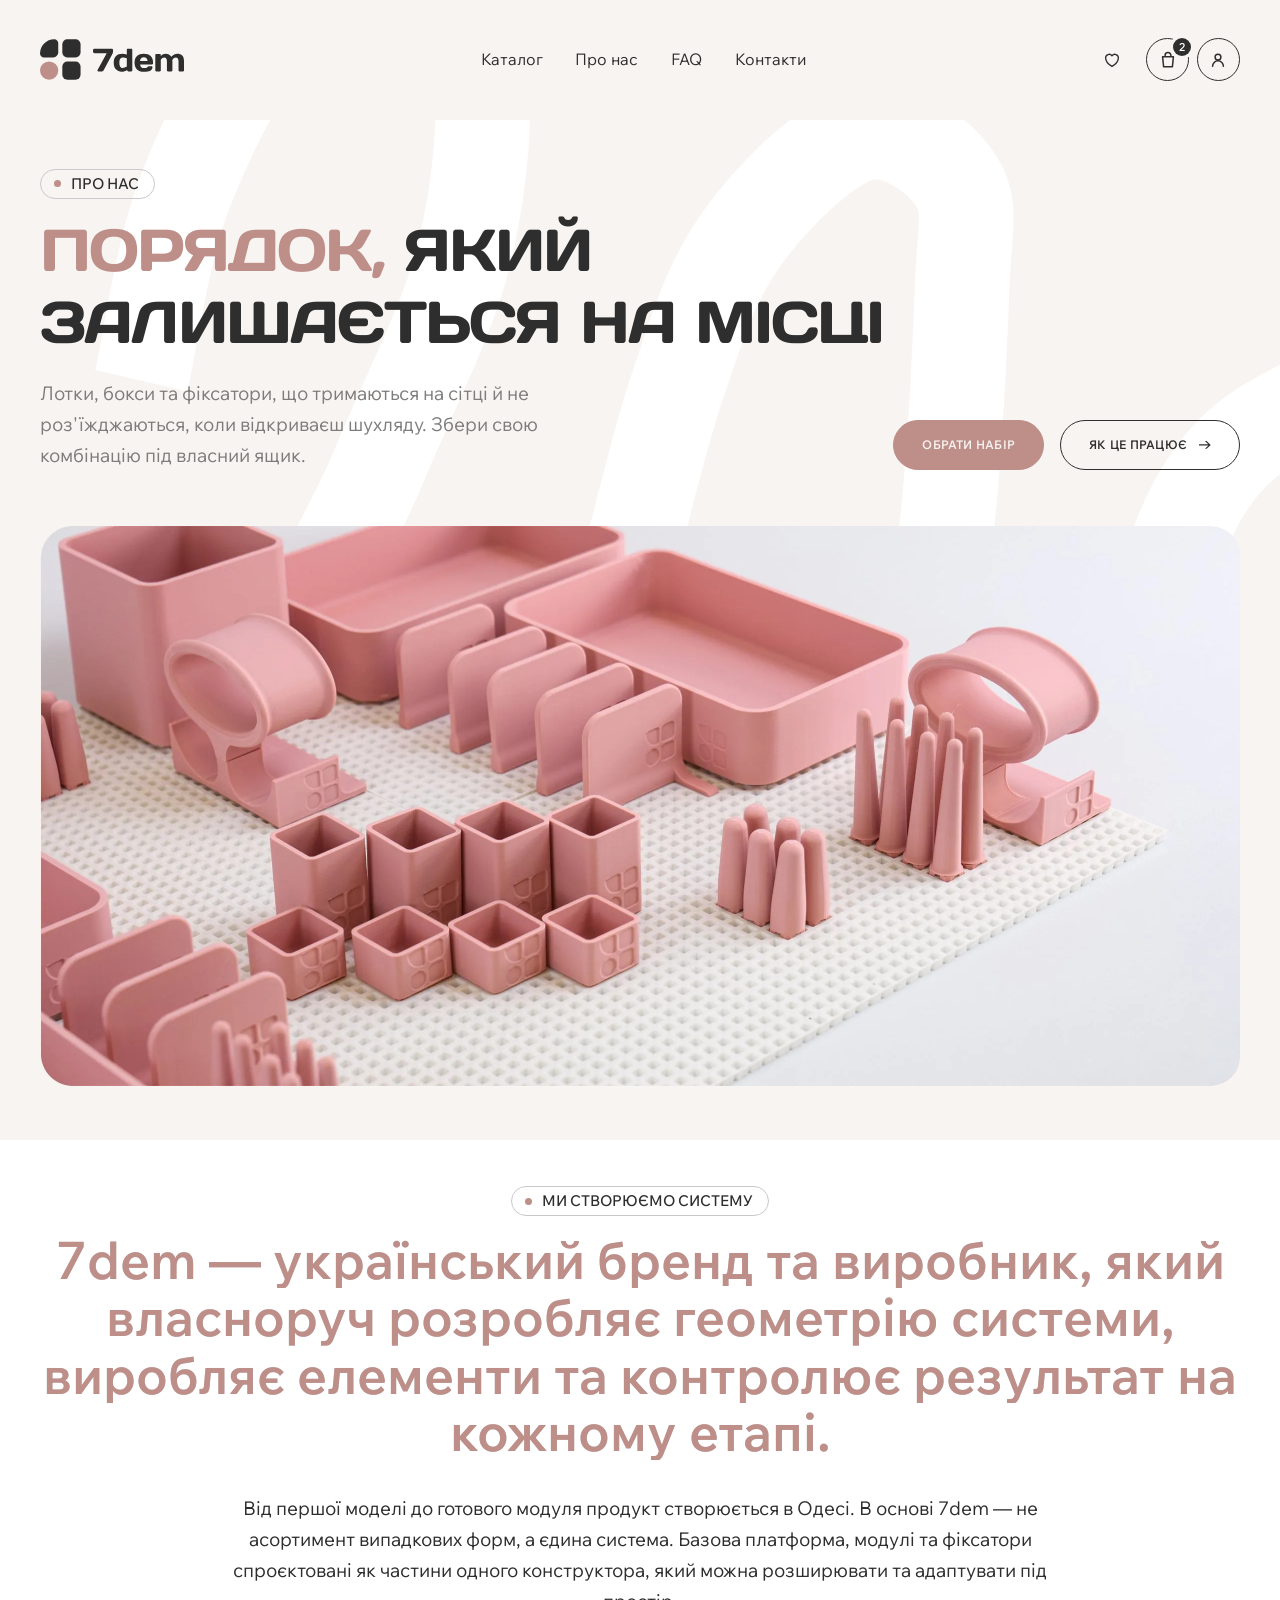
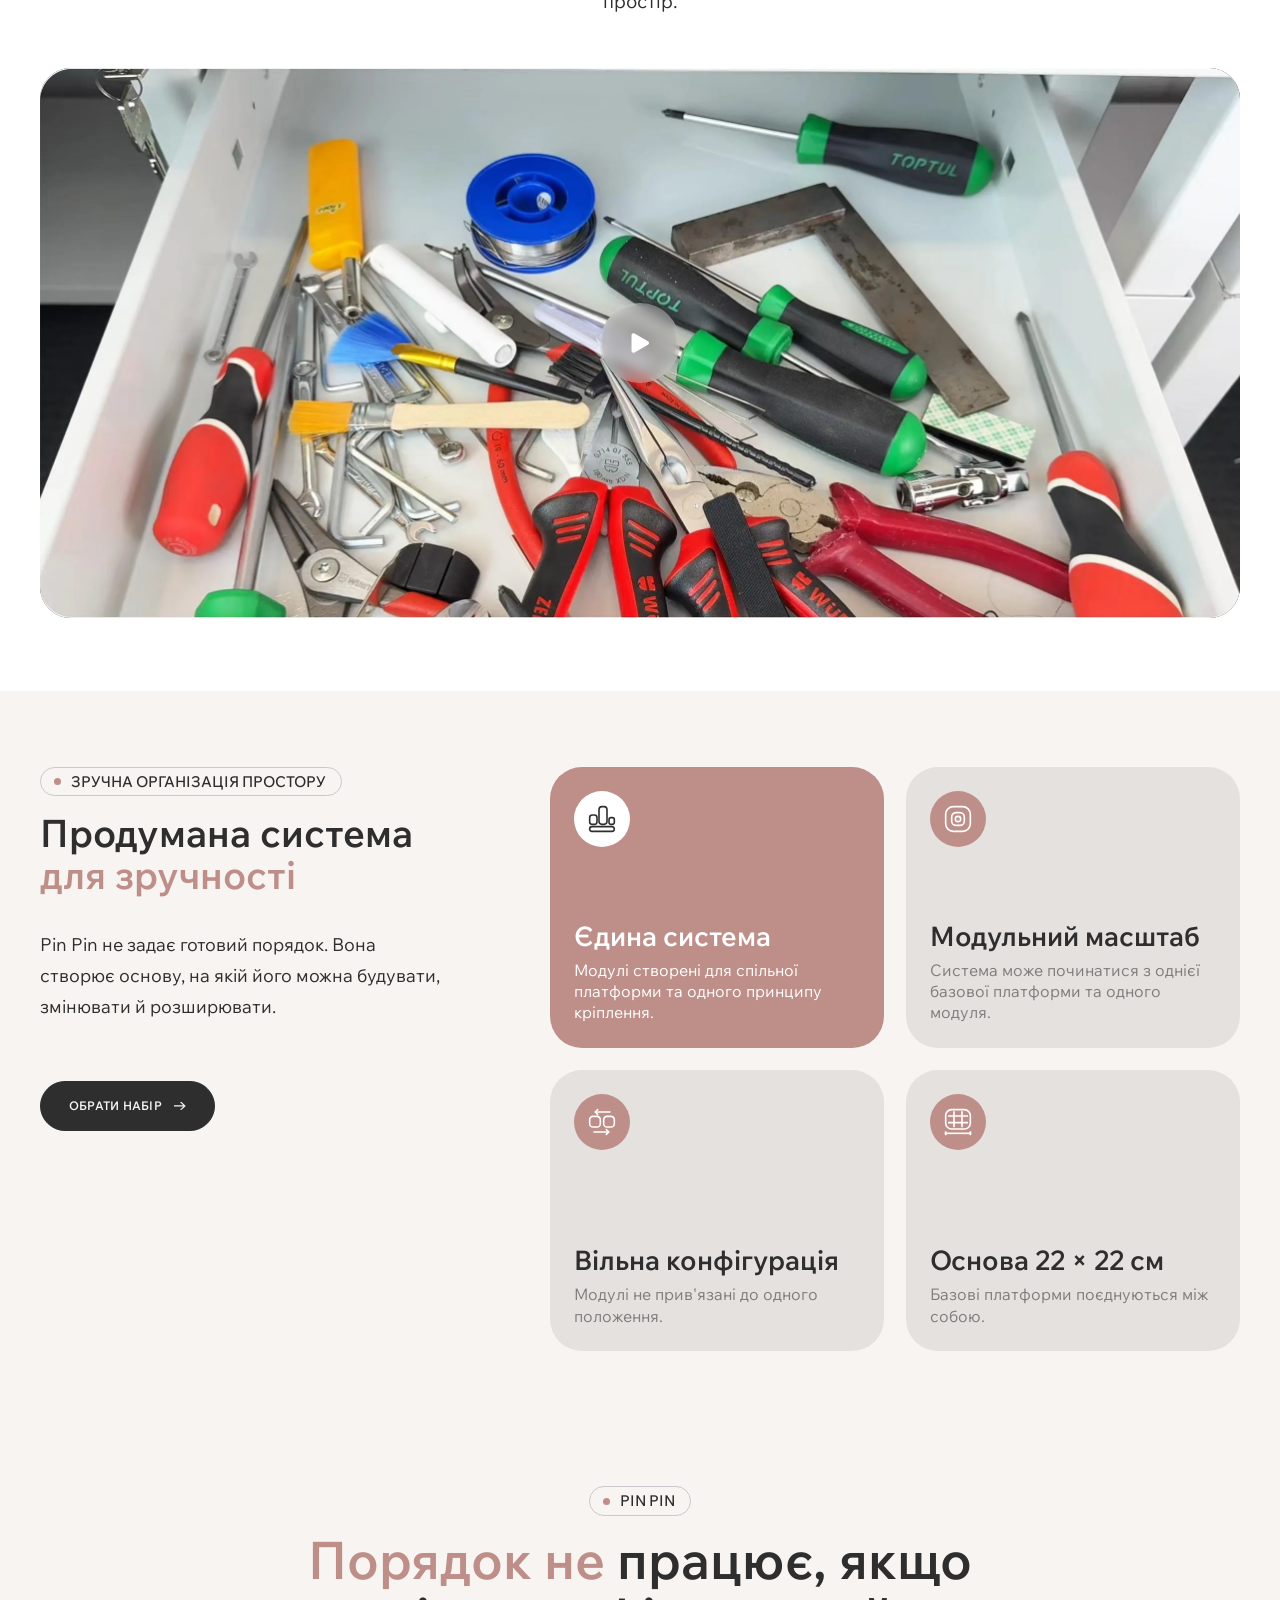
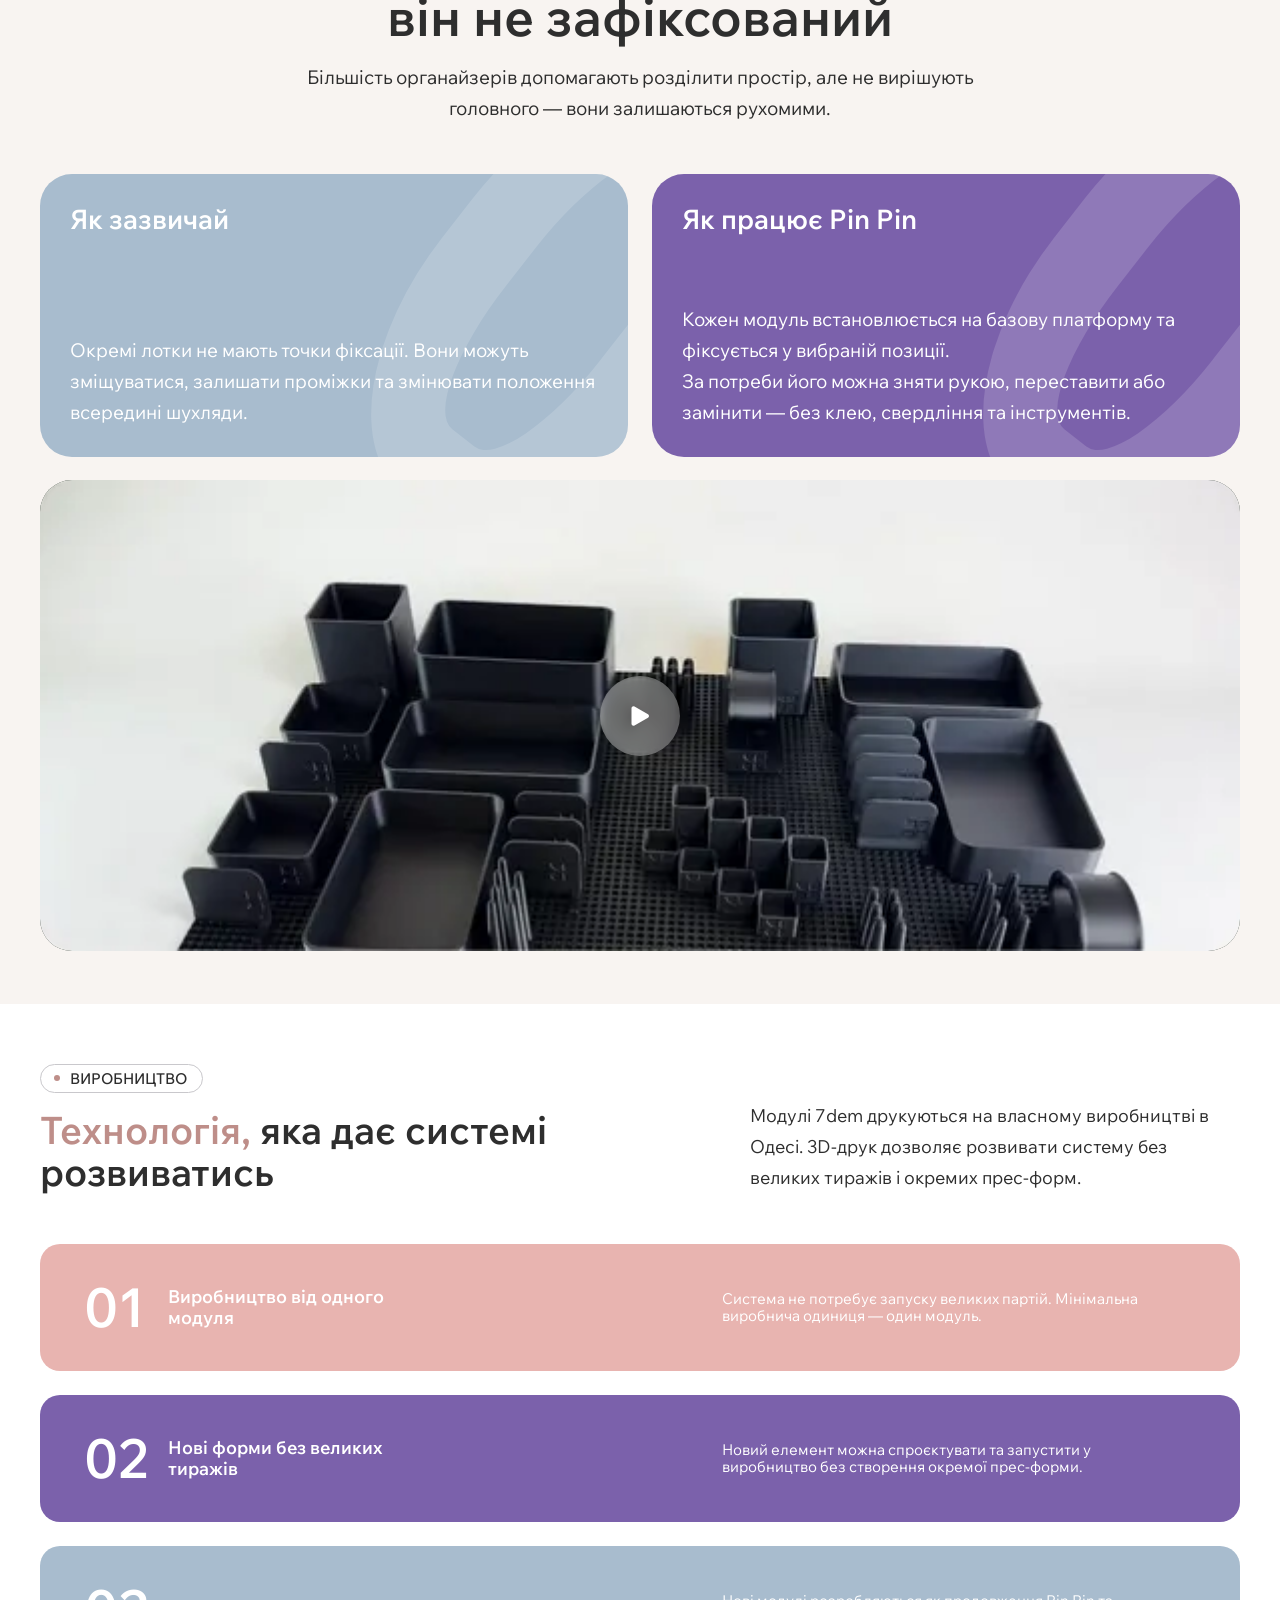
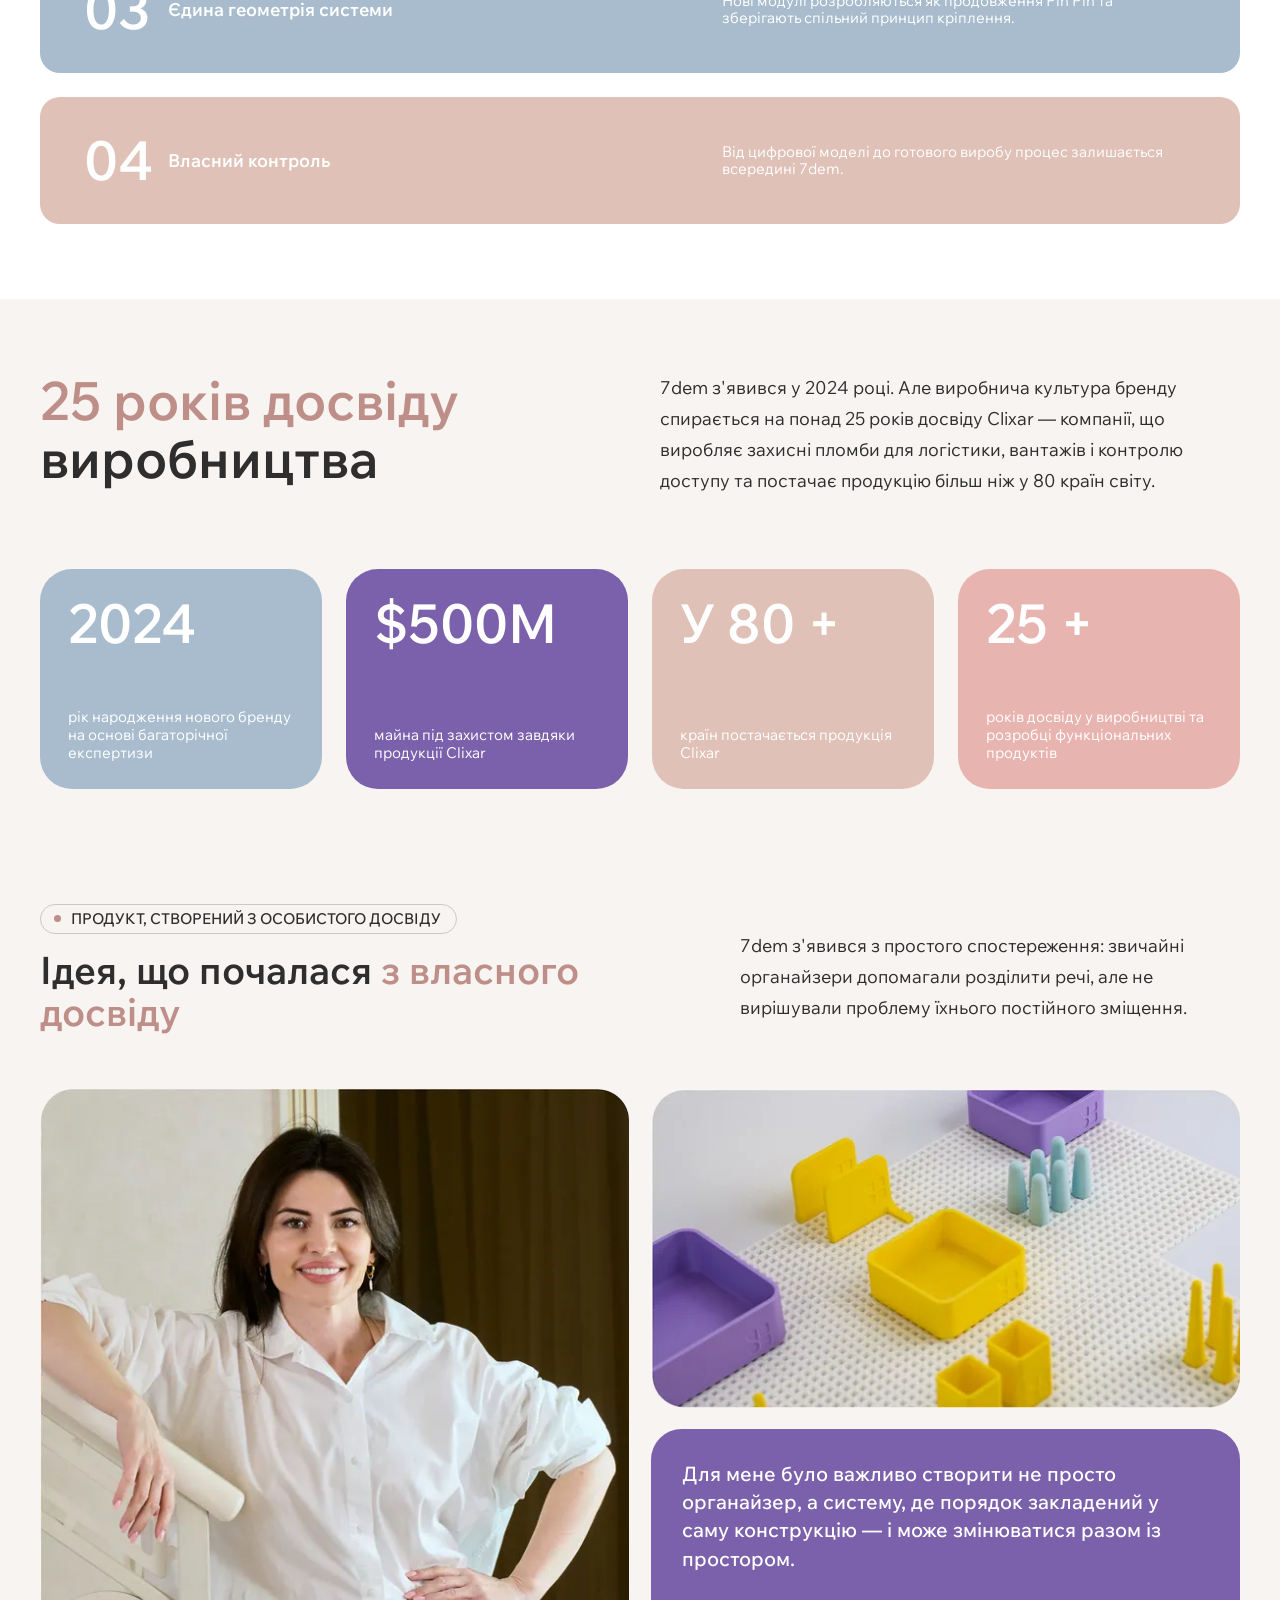
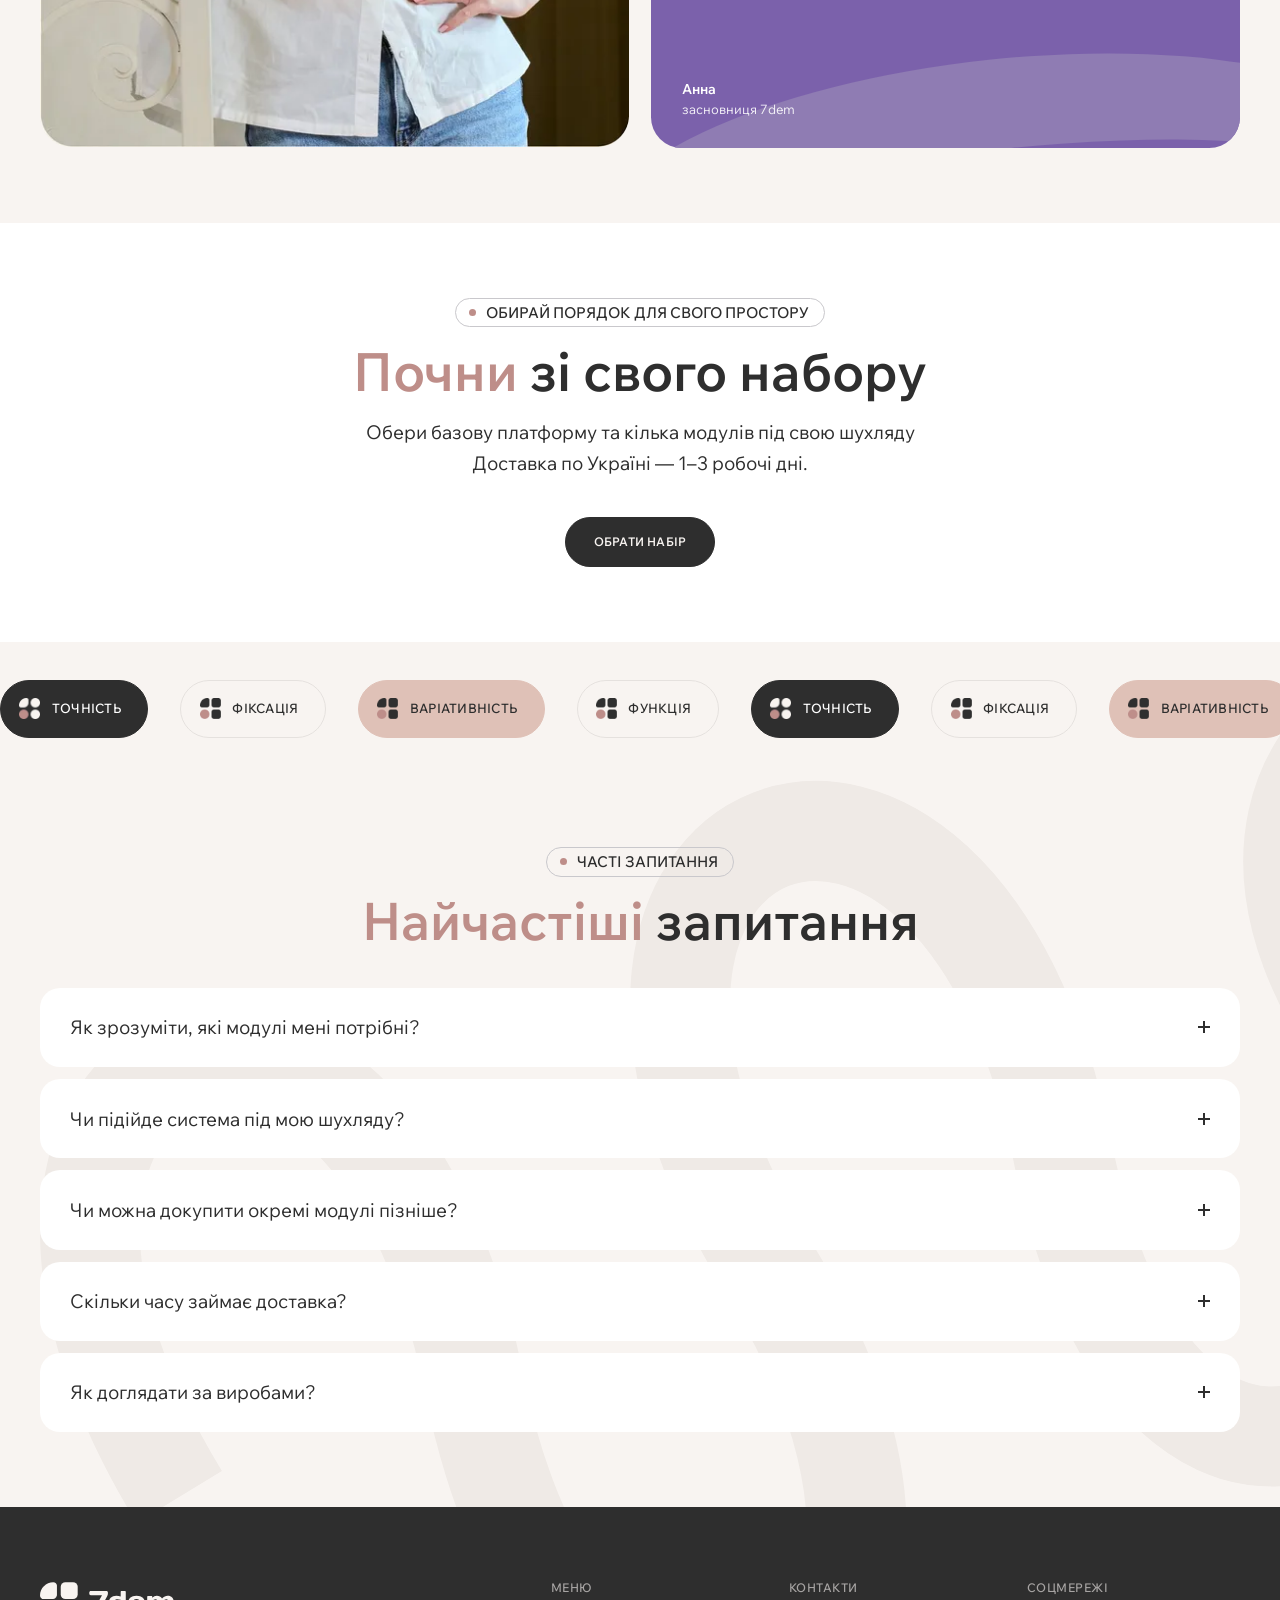
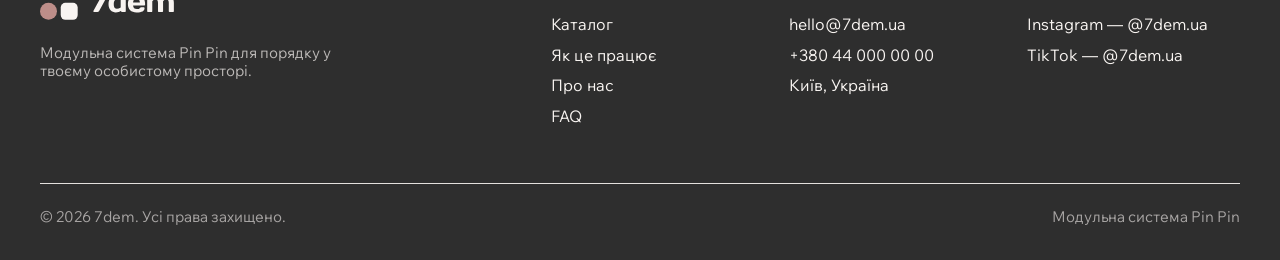
==== commit 84e7bc15: "Updates" ====
--- a/about.html
+++ b/about.html
@@ -16,14 +16,18 @@
 			</style>
 		</noscript>
 		<title>Про нас — 7dem</title>
-		<script type="module" crossorigin="" src="./js/about.min.js?v=1790684291656"></script>
-		<link rel="modulepreload" crossorigin="" href="./js/common.min.js?v=1790684291656">
-		<link rel="modulepreload" crossorigin="" href="./js/main.min.js?v=1790684291656">
-		<link rel="modulepreload" crossorigin="" href="./js/settext.min.js?v=1790684291656">
-		<link rel="stylesheet" crossorigin="" href="./css/common.min.css?v=1790684291656">
-		<link rel="stylesheet" crossorigin="" href="./css/main.min.css?v=1790684291656">
-		<link rel="stylesheet" crossorigin="" href="./css/settext.min.css?v=1790684291656">
-		<link rel="stylesheet" crossorigin="" href="./css/about.min.css?v=1790684291656">
+		<script type="module" crossorigin="" src="./js/about.min.js?v=1790693002695"></script>
+		<link rel="modulepreload" crossorigin="" href="./js/common.min.js?v=1790693002695">
+		<link rel="modulepreload" crossorigin="" href="./js/main.min.js?v=1790693002695">
+		<link rel="modulepreload" crossorigin="" href="./js/spollers.min.js?v=1790693002695">
+		<link rel="modulepreload" crossorigin="" href="./js/marqueepin.min.js?v=1790693002695">
+		<link rel="modulepreload" crossorigin="" href="./js/faqpin.min.js?v=1790693002695">
+		<link rel="stylesheet" crossorigin="" href="./css/common.min.css?v=1790693002695">
+		<link rel="stylesheet" crossorigin="" href="./css/main.min.css?v=1790693002695">
+		<link rel="stylesheet" crossorigin="" href="./css/spollers.min.css?v=1790693002695">
+		<link rel="stylesheet" crossorigin="" href="./css/marqueepin.min.css?v=1790693002695">
+		<link rel="stylesheet" crossorigin="" href="./css/faqpin.min.css?v=1790693002695">
+		<link rel="stylesheet" crossorigin="" href="./css/about.min.css?v=1790693002695">
 	</head>
 	<body>
 		<div class="wrapper">
@@ -115,8 +119,18 @@
 			</header>
 			<main class="page">
 				<div data-fls-about="" class="about">
-					<!-- Shopify: src/shopify/relax-theme/sections/abouthero.liquid (стилі й JS спільні — підключені в theme.js). Змінюєш розмітку тут — онови й там -->
+					<!--
+Shopify: src/shopify/relax-theme/sections/abouthero.liquid (стилі й JS спільні — підключені в theme.js). Змінюєш розмітку тут — онови й там.
+2026-09-29 ваніль оновлено за редизайном (About.png): фото в межах контейнера (рожевий набір, вирізано з макета),
+білі хвилі на тлі, кнопки-пігулки капсом. Liquid ще НЕ синхронізовано — не запускати shopbuild для теми до порту.
+-->
 					<section data-fls-abouthero="" class="abouthero" data-fls-reveal-load="">
+						<!-- Білі хвилі на тлі — той самий шлях, що в hero головної, інший масштаб і зсув -->
+						<div class="abouthero__decor" aria-hidden="true">
+							<svg class="abouthero__decor-svg" viewbox="0 0 1440 1650" fill="none" xmlns="http://www.w3.org/2000/svg">
+								<path d="M-71 751C-63.2 717.3 -49.2 613.2 -24 549C1.2 484.8 41.5 405.3 80 366C118.5 326.7 172.8 306 207 313C241.2 320 274.5 357.3 285 408C295.5 458.7 287.5 544.8 270 617C252.5 689.2 208.3 771 180 841C151.7 911 106.7 971.5 100 1037C93.3 1102.5 120 1194.8 140 1234C160 1273.2 191.3 1273.5 220 1272C248.7 1270.5 281 1258.5 312 1225C343 1191.5 375.8 1147.8 406 1071C436.2 994.2 466.7 842.5 493 764C519.3 685.5 531.2 645.7 564 600C596.8 554.3 652.3 500 690 490C727.7 480 772.3 512.3 790 540C807.7 567.7 798.5 587.7 796 656C793.5 724.3 788.2 847.3 775 950C761.8 1052.7 730.2 1203 717 1272C703.8 1341 691.8 1344.3 696 1364C700.2 1383.7 712.3 1394 742 1390C771.7 1386 842.5 1366.3 874 1340C905.5 1313.7 903.7 1306.8 931 1232C958.3 1157.2 1001.2 966.3 1038 891C1074.8 815.7 1119.7 797.8 1152 780C1184.3 762.2 1209 774.3 1232 784C1255 793.7 1276.8 802 1290 838C1303.2 874 1325 933.2 1311 1000C1297 1066.8 1227 1173.2 1206 1239C1185 1304.8 1183.2 1352.2 1185 1395C1186.8 1437.8 1197.8 1471 1217 1496C1236.2 1521 1265.5 1547.7 1300 1545C1334.5 1542.3 1390 1521.8 1424 1480C1458 1438.2 1490.7 1325 1504 1294" stroke-width="100"></path>
+							</svg>
+						</div>
 						<div class="abouthero__container" data-fls-reveal-group="">
 							<div data-fls-tabletext="" class="tabletext">Про нас</div>
 							<h1 class="abouthero__title">
@@ -130,29 +144,29 @@
 			свою комбінацію під власний ящик.
 							</p>
 							<div class="abouthero__buttons">
-								<a href="#" class="abouthero__button abouthero__button--primary button button--padding-three button--border-color-three button--background-lightred">
-									Обрати набір
+								<a href="cataloge.html" class="abouthero__button abouthero__button--primary button button--caps button--border-color-three button--background-lightred">Обрати набір</a>
+								<a href="#systemcompare" class="abouthero__button button button--caps button--border-color-one">
+									Як це працює
 									<svg aria-hidden="true" width="12" height="8" viewbox="0 0 12 8" fill="none" xmlns="http://www.w3.org/2000/svg">
-										<path d="M7.60003 7.87195H5.93602L9.96803 3.93595L5.93602 -5.19753e-05H7.60003L11.696 3.93595L7.60003 7.87195ZM10.208 4.51195H2.44379e-05V3.35995H10.208V4.51195Z" fill="#F8F4F1"></path>
+										<path d="M7.60003 7.87195H5.93602L9.96803 3.93595L5.93602 -5.19753e-05H7.60003L11.696 3.93595L7.60003 7.87195ZM10.208 4.51195H2.44379e-05V3.35995H10.208V4.51195Z"></path>
 									</svg>
 								</a>
-								<a href="#systemcompare" class="abouthero__button button button--padding-two button--border-color-one">
-									Як це працює
-									<svg aria-hidden="true" width="12" height="8" viewbox="0 0 12 8" fill="none" xmlns="http://www.w3.org/2000/svg">
-										<path d="M7.60003 7.87195H5.93602L9.96803 3.93595L5.93602 -5.19753e-05H7.60003L11.696 3.93595L7.60003 7.87195ZM10.208 4.51195H2.44379e-05V3.35995H10.208V4.51195Z" fill="#2e2e2e"></path>
-									</svg>
-								</a>
-							</div>
-						</div>
-						<div class="abouthero__media" data-fls-reveal="fade">
-							<picture>
-								<source media="(max-width: 600px)" srcset="./assets/img/IMG_9855-600.webp" type="image/webp">
-								<source media="(max-width: 1200px)" srcset="./assets/img/IMG_9855-1200.webp" type="image/webp">
-								<img alt="Базова платформа Pin Pin зі штирями" class="abouthero__image" width="1920" height="820" src="./assets/img/IMG_9855.webp">
-							</picture>
-						</div>
-					</section>
-					<!-- Shopify: src/shopify/relax-theme/sections/companyintro.liquid (стилі й JS спільні — підключені в theme.js). Змінюєш розмітку тут — онови й там -->
+							</div>
+							<div class="abouthero__media" data-fls-reveal="fade">
+								<picture>
+									<source media="(max-width: 600px)" srcset="./assets/img/about/hero-set-pink-600.webp" type="image/webp">
+									<source media="(max-width: 1200px)" srcset="./assets/img/about/hero-set-pink-1200.webp" type="image/webp">
+									<img alt="Рожевий набір Pin Pin на базовій платформі" class="abouthero__image" width="2402" height="1120" fetchpriority="high" src="./assets/img/about/hero-set-pink.webp">
+								</picture>
+							</div>
+						</div>
+					</section>
+					<!--
+Shopify: src/shopify/relax-theme/sections/companyintro.liquid (стилі й JS спільні — підключені в theme.js). Змінюєш розмітку тут — онови й там.
+2026-09-29 ваніль оновлено за редизайном (About.png): біла смуга на всю ширину замість картки, одне широке фото
+(постер відео, шухляда з інструментами — вирізано з макета, кнопку play зафарбовано) замість відео + плашки «2024».
+Заголовок заливається розовим при скролі (effects/textreveal). Liquid ще НЕ синхронізовано.
+-->
 					<section data-fls-companyintro="" class="companyintro">
 						<div class="companyintro__container">
 							<div class="companyintro__card" data-fls-reveal-group="" data-fls-watcher="" data-fls-watcher-once="">
@@ -169,50 +183,27 @@
 				випадкових форм, а єдина система. Базова платформа, модулі та фіксатори спроєктовані як частини
 				одного конструктора, який можна розширювати та адаптувати під простір.
 								</p>
-								<div class="companyintro__media">
-									<!-- TODO: тимчасове фото-заглушка замість відео виробництва — заміни src на постер реального відео, розмітку/JS плеєра додаси окремо -->
-									<div class="companyintro__video" data-fls-videofullscreen="">
-										<picture>
-											<source media="(max-width: 600px)" srcset="./assets/img/IMG_9861-600.webp" type="image/webp">
-											<source media="(max-width: 1200px)" srcset="./assets/img/IMG_9861-1200.webp" type="image/webp">
-											<img alt="Виробництво модулів Pin Pin" class="companyintro__video-image" src="./assets/img/IMG_9861.webp">
-										</picture>
-										<button type="button" class="companyintro__play" aria-label="Відтворити відео">
-											<svg width="18" height="20" viewbox="0 0 18 20" fill="none" xmlns="http://www.w3.org/2000/svg">
-												<path d="M17 8.26795C18.3333 9.03775 18.3333 10.9623 17 11.7321L3.5 19.5263C2.16667 20.2961 0.5 19.3338 0.5 17.7942L0.5 2.20577C0.5 0.666224 2.16667 -0.296101 3.5 0.473674L17 8.26795Z" fill="currentColor"></path>
-											</svg>
-										</button>
-									</div>
-									<div class="companyintro__badge">
-										<strong class="companyintro__year">
-											2024
-											<br>
-											рік
-										</strong>
-										<span class="companyintro__place">
-											Одеса,
-											<br>
-											Україна
-										</span>
-										<svg class="companyintro__logo" width="70" height="70" viewbox="0 0 70 70" fill="none" xmlns="http://www.w3.org/2000/svg">
-											<g clip-path="url(#clip0_168_724)">
-												<path d="M6.89394 0H25.9848C27.8132 0 29.5667 0.726324 30.8596 2.01919C32.1525 3.31205 32.8788 5.06555 32.8788 6.89394V25.9848C32.8788 27.8132 32.1525 29.5667 30.8596 30.8596C29.5667 32.1525 27.8132 32.8788 25.9848 32.8788C19.0932 32.8788 12.4839 30.1411 7.61079 25.268C2.73768 20.3949 0 13.7856 0 6.89394C0 5.06555 0.726324 3.31205 2.01919 2.01919C3.31205 0.726324 5.06555 0 6.89394 0Z" fill="#F8F4F1"></path>
-												<path d="M63.1061 0H44.0152C40.2077 0 37.1212 3.08652 37.1212 6.89394V25.9848C37.1212 29.7923 40.2077 32.8788 44.0152 32.8788H63.1061C66.9135 32.8788 70 29.7923 70 25.9848V6.89394C70 3.08652 66.9135 0 63.1061 0Z" fill="#F8F4F1"></path>
-												<path d="M63.1061 37.1212H44.0152C40.2077 37.1212 37.1212 40.2077 37.1212 44.0152V63.1061C37.1212 66.9135 40.2077 70 44.0152 70H63.1061C66.9135 70 70 66.9135 70 63.1061V44.0152C70 40.2077 66.9135 37.1212 63.1061 37.1212Z" fill="#F8F4F1"></path>
-												<path d="M16.4394 70C25.5186 70 32.8788 62.6398 32.8788 53.5606C32.8788 44.4814 25.5186 37.1212 16.4394 37.1212C7.36017 37.1212 0 44.4814 0 53.5606C0 62.6398 7.36017 70 16.4394 70Z" fill="#F8F4F1"></path>
-											</g>
-											<defs>
-												<clipPath id="clip0_168_724">
-													<rect width="70" height="70" fill="white"></rect>
-												</clipPath>
-											</defs>
+								<!-- TODO: постер-заглушка — розмітку/JS плеєра реального відео додати окремо -->
+								<div class="companyintro__video" data-fls-videofullscreen="">
+									<picture>
+										<source media="(max-width: 600px)" srcset="./assets/img/about/drawer-tools-600.webp" type="image/webp">
+										<source media="(max-width: 1200px)" srcset="./assets/img/about/drawer-tools-1200.webp" type="image/webp">
+										<img alt="Шухляда з інструментами без системи" class="companyintro__video-image" width="2404" height="1102" loading="lazy" src="./assets/img/about/drawer-tools.webp">
+									</picture>
+									<button type="button" class="companyintro__play" aria-label="Відтворити відео">
+										<svg width="18" height="20" viewbox="0 0 18 20" fill="none" xmlns="http://www.w3.org/2000/svg">
+											<path d="M17 8.26795C18.3333 9.03775 18.3333 10.9623 17 11.7321L3.5 19.5263C2.16667 20.2961 0.5 19.3338 0.5 17.7942L0.5 2.20577C0.5 0.666224 2.16667 -0.296101 3.5 0.473674L17 8.26795Z" fill="currentColor"></path>
 										</svg>
-									</div>
-								</div>
-							</div>
-						</div>
-					</section>
-					<!-- Shopify: src/shopify/relax-theme/sections/aboutfeatures.liquid (стилі й JS спільні — підключені в theme.js). Змінюєш розмітку тут — онови й там -->
+									</button>
+								</div>
+							</div>
+						</div>
+					</section>
+					<!--
+Shopify: src/shopify/relax-theme/sections/aboutfeatures.liquid (стилі й JS спільні — підключені в theme.js). Змінюєш розмітку тут — онови й там.
+2026-09-29 ваніль оновлено за редизайном (About.png): перша картка — розова з білим текстом, кнопка темна
+одразу під текстом. Liquid ще НЕ синхронізовано.
+-->
 					<section data-fls-aboutfeatures="" class="aboutfeatures">
 						<div class="aboutfeatures__container" data-fls-reveal-group="" data-fls-watcher="" data-fls-watcher-once="">
 							<div class="aboutfeatures__head">
@@ -225,9 +216,11 @@
 									Pin Pin не задає готовий порядок. Вона створює основу, на якій його можна будувати, змінювати й
 				розширювати.
 								</p>
-								<a href="#" class="aboutfeatures__button button button--padding-two">
+								<a href="cataloge.html" class="aboutfeatures__button button button--caps button--border-color-one button--background-black">
 									Обрати набір
-									<span aria-hidden="true">→</span>
+									<svg aria-hidden="true" width="12" height="8" viewbox="0 0 12 8" fill="none" xmlns="http://www.w3.org/2000/svg">
+										<path d="M7.60003 7.87195H5.93602L9.96803 3.93595L5.93602 -5.19753e-05H7.60003L11.696 3.93595L7.60003 7.87195ZM10.208 4.51195H2.44379e-05V3.35995H10.208V4.51195Z"></path>
+									</svg>
 								</a>
 							</div>
 							<ul class="aboutfeatures__grid" data-fls-reveal-group="" data-fls-watcher="" data-fls-watcher-once="">
@@ -284,10 +277,16 @@
 							</ul>
 						</div>
 					</section>
-					<!-- Shopify: src/shopify/relax-theme/sections/systemcompare.liquid (стилі й JS спільні — підключені в theme.js). Змінюєш розмітку тут — онови й там -->
+					<!--
+Shopify: src/shopify/relax-theme/sections/systemcompare.liquid (стилі й JS спільні — підключені в theme.js). Змінюєш розмітку тут — онови й там.
+2026-09-29 ваніль оновлено за редизайном (About.png): пігулка «Pin Pin», статичний двоколірний заголовок
+(без textreveal), картки sky / violet з білим текстом без стрілки, постер відео з кольоровим набором
+(вирізано з макета, кнопку play зафарбовано). Liquid ще НЕ синхронізовано.
+-->
 					<section data-fls-systemcompare="" class="systemcompare" id="systemcompare">
 						<div class="systemcompare__container" data-fls-reveal-group="" data-fls-watcher="" data-fls-watcher-once="">
-							<h2 class="systemcompare__title" data-fls-textreveal="" data-fls-watcher="" data-fls-watcher-once="" data-fls-watcher-threshold="0.3">
+							<div data-fls-tabletext="" class="tabletext">Pin Pin</div>
+							<h2 class="systemcompare__title">
 								<mark class="systemcompare__highlight">Порядок не</mark>
 								працює, якщо
 								<br>
@@ -305,11 +304,6 @@
 					положення всередині шухляди.
 									</p>
 								</div>
-								<span class="systemcompare__arrow" aria-hidden="true">
-									<svg width="24" height="16" viewbox="0 0 24 16" fill="none" xmlns="http://www.w3.org/2000/svg">
-										<path d="M23.7071 8.70711C24.0976 8.31658 24.0976 7.68342 23.7071 7.29289L17.3431 0.928932C16.9526 0.538408 16.3195 0.538408 15.9289 0.928932C15.5384 1.31946 15.5384 1.95262 15.9289 2.34315L21.5858 8L15.9289 13.6569C15.5384 14.0474 15.5384 14.6805 15.9289 15.0711C16.3195 15.4616 16.9526 15.4616 17.3431 15.0711L23.7071 8.70711ZM0 9H23V7H0V9Z" fill="currentColor"></path>
-									</svg>
-								</span>
 								<div class="systemcompare__item systemcompare__item--after">
 									<h3 class="systemcompare__name">Як працює Pin Pin</h3>
 									<p class="systemcompare__desc">
@@ -320,12 +314,12 @@
 									</p>
 								</div>
 							</div>
-							<!-- TODO: тимчасове фото-заглушка замість відео монтажу модуля — заміни src на постер реального відео -->
+							<!-- TODO: постер-заглушка — розмітку/JS плеєра реального відео додати окремо -->
 							<div class="systemcompare__video" data-fls-videofullscreen="">
 								<picture>
-									<source media="(max-width: 600px)" srcset="./assets/img/IMG_9863-600.webp" type="image/webp">
-									<source media="(max-width: 1200px)" srcset="./assets/img/IMG_9863-1200.webp" type="image/webp">
-									<img alt="Монтаж модуля Pin Pin" class="systemcompare__video-image" src="./assets/img/IMG_9863.webp">
+									<source media="(max-width: 600px)" srcset="./assets/img/about/video-set-black-600.webp" type="image/webp">
+									<source media="(max-width: 1200px)" srcset="./assets/img/about/video-set-black-1200.webp" type="image/webp">
+									<img alt="Чорний набір Pin Pin на базовій платформі" class="systemcompare__video-image" width="2400" height="940" loading="lazy" src="./assets/img/about/video-set-black.webp">
 								</picture>
 								<button type="button" class="systemcompare__play" aria-label="Відтворити відео">
 									<svg width="18" height="20" viewbox="0 0 18 20" fill="none" xmlns="http://www.w3.org/2000/svg">
@@ -383,11 +377,19 @@
 							</div>
 						</div>
 					</section>
-					<!-- Shopify: src/shopify/relax-theme/sections/statsexperience.liquid (стилі й JS спільні — підключені в theme.js). Змінюєш розмітку тут — онови й там -->
+					<!--
+Shopify: src/shopify/relax-theme/sections/statsexperience.liquid (стилі й JS спільні — підключені в theme.js). Змінюєш розмітку тут — онови й там.
+2026-09-29 ваніль оновлено за редизайном (About.png): «25 років досвіду» розовим, плашки в новому порядку й
+кольорах (2024 sky, $500M violet, 80+ blush, 25+ coral) — лише число й підпис білим; абзац під плашками прибрано.
+Liquid ще НЕ синхронізовано.
+-->
 					<section data-fls-statsexperience="" class="statsexperience">
 						<div class="statsexperience__container" data-fls-reveal-group="" data-fls-watcher="" data-fls-watcher-once="">
 							<div class="statsexperience__head">
-								<h2 class="statsexperience__title">25 років досвіду виробництва</h2>
+								<h2 class="statsexperience__title">
+									<mark class="statsexperience__highlight">25 років досвіду</mark>
+									виробництва
+								</h2>
 								<p class="statsexperience__text">
 									7dem з'явився у 2024 році. Але виробнича культура бренду спирається на понад 25 років досвіду
 				Clixar — компанії, що виробляє захисні пломби для логістики, вантажів і контролю доступу та
@@ -397,94 +399,236 @@
 							<ul class="statsexperience__grid" data-fls-watcher="" data-fls-watcher-once="" data-fls-reveal-group="">
 								<li class="statsexperience__card statsexperience__card--1">
 									<strong class="statsexperience__value">
-										<span data-fls-digcounter="">25</span>
-										+
+										<span data-fls-digcounter="">2024</span>
 									</strong>
-									<span class="statsexperience__label">років досвіду</span>
-									<p class="statsexperience__caption">у виробництві та розробці функціональних продуктів</p>
+									<p class="statsexperience__caption">рік народження нового бренду на основі багаторічної експертизи</p>
 								</li>
 								<li class="statsexperience__card statsexperience__card--2">
+									<strong class="statsexperience__value">$500M</strong>
+									<p class="statsexperience__caption">майна під захистом завдяки продукції Clixar</p>
+								</li>
+								<li class="statsexperience__card statsexperience__card--3">
 									<strong class="statsexperience__value">
 										У
 										<span data-fls-digcounter="">80</span>
 										+
 									</strong>
-									<span class="statsexperience__label">країн</span>
-									<p class="statsexperience__caption">постачається продукція Clixar</p>
-								</li>
-								<li class="statsexperience__card statsexperience__card--3">
-									<strong class="statsexperience__value">$500M</strong>
-									<span class="statsexperience__label">майна</span>
-									<p class="statsexperience__caption">під захистом щороку за допомогою продукції Clixar</p>
+									<p class="statsexperience__caption">країн постачається продукція Clixar</p>
 								</li>
 								<li class="statsexperience__card statsexperience__card--4">
 									<strong class="statsexperience__value">
-										<span data-fls-digcounter="">2024</span>
+										<span data-fls-digcounter="">25</span>
+										+
 									</strong>
-									<span class="statsexperience__label">рік народження</span>
-									<p class="statsexperience__caption">новий бренд на основі багаторічної експертизи</p>
+									<p class="statsexperience__caption">років досвіду у виробництві та розробці функціональних продуктів</p>
 								</li>
 							</ul>
-							<p class="statsexperience__note">
-								Досвід Clixar сформував підхід, який став основою 7dem: функція, точність і фізична якість були закладені в продукт ще на етапі проєктування.
-							</p>
-						</div>
-					</section>
-					<!-- Shopify: src/shopify/relax-theme/sections/founderstory.liquid (стилі й JS спільні — підключені в theme.js). Змінюєш розмітку тут — онови й там -->
+						</div>
+					</section>
+					<!--
+Shopify: src/shopify/relax-theme/sections/founderstory.liquid (стилі й JS спільні — підключені в theme.js). Змінюєш розмітку тут — онови й там.
+2026-09-29 ваніль оновлено за редизайном (About.png): шапка рядком (пігулка + заголовок ліворуч, текст праворуч),
+під нею портрет Анни ліворуч, праворуч фото набору й фіолетова картка з цитатою. Фото вирізані з макета.
+Liquid ще НЕ синхронізовано.
+-->
 					<section data-fls-founderstory="" class="founderstory">
 						<div class="founderstory__container" data-fls-reveal-group="" data-fls-watcher="" data-fls-watcher-once="">
-							<!-- TODO: тимчасове фото-заглушка — заміни на реальне фото засновниці бренду -->
-							<div class="founderstory__photo">
-								<picture>
-									<source media="(max-width: 600px)" srcset="./assets/img/hero/oakywood-R60vO3uz1gc-unsplash-600.webp" type="image/webp">
-									<source media="(max-width: 1200px)" srcset="./assets/img/hero/oakywood-R60vO3uz1gc-unsplash-1200.webp" type="image/webp">
-									<img alt="Анна, засновниця бренду 7dem" class="founderstory__image" width="600" height="640" src="./assets/img/hero/oakywood-R60vO3uz1gc-unsplash.webp">
-								</picture>
-							</div>
-							<div class="founderstory__content">
-								<div data-fls-tabletext="" class="tabletext">Продукт, створений з особистого досвіду</div>
-								<h2 class="founderstory__title">
-									Ідея, що почалася
-									<mark class="founderstory__highlight">з власного досвіду</mark>
-								</h2>
+							<div class="founderstory__head">
+								<div class="founderstory__heading">
+									<div data-fls-tabletext="" class="tabletext">Продукт, створений з особистого досвіду</div>
+									<h2 class="founderstory__title">
+										Ідея, що почалася
+										<mark class="founderstory__highlight">з власного досвіду</mark>
+									</h2>
+								</div>
 								<p class="founderstory__text">
 									7dem з'явився з простого спостереження: звичайні органайзери допомагали розділити речі, але не
 				вирішували проблему їхнього постійного зміщення.
 								</p>
-								<blockquote class="founderstory__quote">
-									<svg class="founderstory__quote-mark" aria-hidden="true" width="32" height="24" viewbox="0 0 32 24" fill="none" xmlns="http://www.w3.org/2000/svg">
-										<path d="M0 24V14.4C0 9.86667 1.06667 6.4 3.2 4C5.33333 1.33333 8.26667 0 12 0V4.8C10.1333 4.8 8.66667 5.46667 7.6 6.8C6.53333 8.13333 6 9.86667 6 12H12V24H0ZM20 24V14.4C20 9.86667 21.0667 6.4 23.2 4C25.3333 1.33333 28.2667 0 32 0V4.8C30.1333 4.8 28.6667 5.46667 27.6 6.8C26.5333 8.13333 26 9.86667 26 12H32V24H20Z" fill="currentColor"></path>
-									</svg>
-									<p class="founderstory__quote-text">
-										Для мене було важливо створити не просто органайзер, а систему, де порядок закладений у саму
-					конструкцію — і може змінюватися разом із простором
-									</p>
-									<footer class="founderstory__quote-author">
-										<strong>Анна</strong>
-										<span>засновниця бренду</span>
-									</footer>
-								</blockquote>
-							</div>
-						</div>
-					</section>
-					<!-- Порт: src/shopify/relax-theme/sections/settext.liquid (2026-09-18 синхронізовано). Надстройка теми: варіант settext--about і налаштування heading_highlight — у ванілі їх немає. -->
+							</div>
+							<div class="founderstory__grid">
+								<div class="founderstory__photo">
+									<picture>
+										<source media="(max-width: 600px)" srcset="./assets/img/about/anna-portrait-600.webp" type="image/webp">
+										<img alt="Анна, засновниця бренду 7dem" class="founderstory__image" width="1178" height="1316" loading="lazy" src="./assets/img/about/anna-portrait.webp">
+									</picture>
+								</div>
+								<div class="founderstory__side">
+									<div class="founderstory__product">
+										<picture>
+											<source media="(max-width: 600px)" srcset="./assets/img/about/set-colored-600.webp" type="image/webp">
+											<img alt="" class="founderstory__image" width="1178" height="638" loading="lazy" src="./assets/img/about/set-colored.webp">
+										</picture>
+									</div>
+									<blockquote class="founderstory__quote">
+										<p class="founderstory__quote-text">
+											Для мене було важливо створити не просто органайзер, а систему, де порядок закладений у саму
+						конструкцію — і може змінюватися разом із простором.
+										</p>
+										<footer class="founderstory__quote-author">
+											<strong>Анна</strong>
+											<span>засновниця 7dem</span>
+										</footer>
+									</blockquote>
+								</div>
+							</div>
+						</div>
+					</section>
+					<!--
+Порт: src/shopify/relax-theme/sections/settext.liquid (2026-09-18 синхронізовано). Надстройка теми: варіант settext--about і налаштування heading_highlight — у ванілі їх немає.
+2026-09-29 ваніль оновлено за редизайном (Homepage.png): біле тло, пігулка «Обирай порядок для свого простору»
+(раніше була капшном у reviewspin), «Почни» розовим, кнопка без стрілки. Заголовок тепер однаковий для
+головної й «Про нас» (local about лишився лише для сумісності include). Порт у тему ще НЕ синхронізовано.
+-->
 					<section data-fls-settext="" class="settext">
 						<div class="settext__container" data-fls-reveal-group="" data-fls-watcher="" data-fls-watcher-once="">
+							<div data-fls-tabletext="" class="tabletext">Обирай порядок для свого простору</div>
 							<h2 class="settext__title">
 								<mark class="settext__highlight">Почни</mark>
 								зі свого набору
 							</h2>
 							<p class="settext__text">
-								Обери базову платформу та кілька модулів під свою шухляду.
+								Обери базову платформу та кілька модулів під свою шухляду
 								<br>
 								Доставка по Україні — 1–3 робочі дні.
 							</p>
-							<a href="#" class="settext__button button button--padding-two button--background-black button--border-color-one">
-								Обрати набір
-								<svg aria-hidden="true" width="12" height="8" viewbox="0 0 12 8" fill="none" xmlns="http://www.w3.org/2000/svg">
-									<path d="M7.60003 7.87195H5.93602L9.96803 3.93595L5.93602 -5.19753e-05H7.60003L11.696 3.93595L7.60003 7.87195ZM10.208 4.51195H2.44379e-05V3.35995H10.208V4.51195Z" fill="#F8F4F1"></path>
-								</svg>
-							</a>
+							<a href="cataloge.html" class="settext__button button button--caps button--background-black button--border-color-one">Обрати набір</a>
+						</div>
+					</section>
+					<!-- 2026-09-29 редизайн: стрічка й FAQ, як на головній (стрічка з набором variant "about") -->
+					<!--
+Порт: src/shopify/relax-theme/sections/faqpin.liquid (2026-09-15 синхронізовано з ваніллю; variant = select у схемі).
+2026-09-29 ваніль оновлено за редизайном: головна тепер у вигляді варіанта catalog (білі рядки на bone),
+пігулка «Часті запитання», «Найчастіші» розовим. Порт у тему ще НЕ синхронізовано.
+-->
+					<!--
+FAQ. Два варіанти через locals variant (передавати явно в кожному include):
+"home" — головна (стрічка marqueepin, пілюля «Часті запитання», «Найчастіші» розовим);
+"about" — «Про нас» (те саме, що home, але стрічка зі своїм набором чипів);
+"catalog" — каталог, Figma 219:1668 (без стрічки, пілюля «• Часті запитання»,
+широкий список окремих білих рядків).
+-->
+					<section data-fls-faqpin="" class="faqpin faqpin--about">
+						<!--
+Порт: ОКРЕМОЇ секції в темі немає — Shopify падає з "Cannot render sections inside sections", тому стрічка інлайниться всередину sections/faqpin.liquid блоками badge (2026-09-18 звірено).
+2026-09-29 ваніль оновлено за редизайном (Homepage.png / About.png): чипи 60 заввишки з кроком 32, порядок і кольори
+з макета. locals variant (з faqpin): "about" — набір «Точність / Фіксація / Варіативність / Функція».
+Порт у тему ще НЕ синхронізовано.
+-->
+						<section data-fls-marqueepin="" data-fls-marquee="" data-fls-marquee-space="32" data-fls-marquee-direction="left" data-fls-marquee-pause="" data-fls-marquee-speed="1000" class="marqueepin">
+							<div class="marqueepin__item marqueepin__item--dark">
+								<picture>
+									<img alt="" width="88" height="88" src="./assets/img/mark-light.webp">
+								</picture>
+								Точність
+							</div>
+							<div class="marqueepin__item marqueepin__item--outline">
+								<picture>
+									<img alt="" width="116" height="116" src="./assets/img/mark-dark.webp">
+								</picture>
+								Фіксація
+							</div>
+							<div class="marqueepin__item marqueepin__item--blush">
+								<picture>
+									<img alt="" width="116" height="116" src="./assets/img/mark-dark.webp">
+								</picture>
+								Варіативність
+							</div>
+							<div class="marqueepin__item marqueepin__item--outline">
+								<picture>
+									<img alt="" width="116" height="116" src="./assets/img/mark-dark.webp">
+								</picture>
+								Функція
+							</div>
+						</section>
+						<div class="faqpin__decor">
+							<div class="faqpin__decor-track">
+								<div class="faqpin__decor-item">
+									<svg width="2030" height="1114" viewbox="0 0 2030 1114" fill="none" xmlns="http://www.w3.org/2000/svg">
+										<path d="M139.244 854.954C-143.778 390.615 327.407 206.725 433.734 740.023C540.062 1273.32 1009.3 1084.44 728.225 625.092C447.15 165.741 918.335 -18.1489 1022.72 510.161C1127.1 1038.47 1549.61 729.876 1317.21 395.23C1084.8 60.5832 1555.98 -123.306 1611.7 280.299C1667.41 683.904 2161.95 559.872 1906.19 165.367" stroke="#F9F1EF" stroke-width="100"></path>
+									</svg>
+								</div>
+								<!--
+другий дублікат тієї самої фігури, зміщений одразу на вектор анімації
+(див. &__decor-item--offset у faqpin.scss) — щоб рух ішов уздовж діагоналі,
+в якій "складена" сама змійка, а не просто вбік
+-->
+								<div class="faqpin__decor-item faqpin__decor-item--offset">
+									<svg width="2030" height="1114" viewbox="0 0 2030 1114" fill="none" xmlns="http://www.w3.org/2000/svg">
+										<path d="M139.244 854.954C-143.778 390.615 327.407 206.725 433.734 740.023C540.062 1273.32 1009.3 1084.44 728.225 625.092C447.15 165.741 918.335 -18.1489 1022.72 510.161C1127.1 1038.47 1549.61 729.876 1317.21 395.23C1084.8 60.5832 1555.98 -123.306 1611.7 280.299C1667.41 683.904 2161.95 559.872 1906.19 165.367" stroke="#F9F1EF" stroke-width="100"></path>
+									</svg>
+								</div>
+							</div>
+						</div>
+						<div class="faqpin__container" data-fls-reveal-group="" data-fls-watcher="" data-fls-watcher-once="">
+							<div data-fls-tabletext="" class="tabletext">Часті запитання</div>
+							<h2 class="faqpin__title">
+								<mark class="faqpin__highlight">Найчастіші</mark>
+								запитання
+							</h2>
+							<!-- data-fls-spollers(-one) — акордеон із layout/spollers (плавне розкриття, лише один пункт відкритий), не нативний <details> -->
+							<div class="faqpin__list" data-fls-spollers="" data-fls-spollers-one="" data-fls-reveal-group="" data-fls-watcher="" data-fls-watcher-once="">
+								<details class="faqpin__item">
+									<summary class="faqpin__question">
+										Як зрозуміти, які модулі мені потрібні?
+										<span class="faqpin__icon" aria-hidden="true"></span>
+									</summary>
+									<div class="faqpin__answer">
+										<p>
+											Це приклад тексту для заповнення макета. Він допомагає оцінити вигляд шрифту, довжину
+						рядків, відступи та загальну композицію сторінки.
+										</p>
+									</div>
+								</details>
+								<details class="faqpin__item">
+									<summary class="faqpin__question">
+										Чи підійде система під мою шухляду?
+										<span class="faqpin__icon" aria-hidden="true"></span>
+									</summary>
+									<div class="faqpin__answer">
+										<p>
+											Це приклад тексту для заповнення макета. Він допомагає оцінити вигляд шрифту, довжину
+						рядків, відступи та загальну композицію сторінки.
+										</p>
+									</div>
+								</details>
+								<details class="faqpin__item">
+									<summary class="faqpin__question">
+										Чи можна докупити окремі модулі пізніше?
+										<span class="faqpin__icon" aria-hidden="true"></span>
+									</summary>
+									<div class="faqpin__answer">
+										<p>
+											Це приклад тексту для заповнення макета. Він допомагає оцінити вигляд шрифту, довжину
+						рядків, відступи та загальну композицію сторінки.
+										</p>
+									</div>
+								</details>
+								<details class="faqpin__item">
+									<summary class="faqpin__question">
+										Скільки часу займає доставка?
+										<span class="faqpin__icon" aria-hidden="true"></span>
+									</summary>
+									<div class="faqpin__answer">
+										<p>
+											Це приклад тексту для заповнення макета. Він допомагає оцінити вигляд шрифту, довжину
+						рядків, відступи та загальну композицію сторінки.
+										</p>
+									</div>
+								</details>
+								<details class="faqpin__item">
+									<summary class="faqpin__question">
+										Як доглядати за виробами?
+										<span class="faqpin__icon" aria-hidden="true"></span>
+									</summary>
+									<div class="faqpin__answer">
+										<p>
+											Це приклад тексту для заповнення макета. Він допомагає оцінити вигляд шрифту, довжину
+						рядків, відступи та загальну композицію сторінки.
+										</p>
+									</div>
+								</details>
+							</div>
 						</div>
 					</section>
 				</div>
--- a/css/spollers.min.css
+++ b/css/spollers.min.css
@@ -0,0 +1 @@
+[data-fls-spollers] summary{list-style:none}[data-fls-spollers] summary::-webkit-details-marker,[data-fls-spollers] summary::marker{display:none}.spollers{display:grid;gap:.9375rem}.spollers__item{font-size:1.25rem}.spollers__title{width:100%;cursor:default;text-align:left;border:.0625rem solid #eee;padding:.625rem .9375rem;border-radius:.3125rem;position:relative;list-style:none}.spollers__title::-webkit-details-marker,.spollers__title::marker{display:none}.--spoller-init .spollers__title{cursor:pointer}.--spoller-init .spollers__title:after,.--spoller-init .spollers__title:before{content:"";position:absolute;right:.625rem;top:50%;background-color:#000;height:.125rem;width:.9375rem;transition:transform .5s ease 0s}.--spoller-init .spollers__title:before{transform:translate(-75%,-50%) rotate(40deg)}.--spoller-init .spollers__title:after{transform:translateY(-50%) rotate(-40deg)}.--spoller-init .spollers__title.--spoller-active:before{transform:translateX(-75%) rotate(-40deg)}.--spoller-init .spollers__title.--spoller-active:after{transform:rotate(40deg)}.spollers__body{padding:1.25rem;border-radius:.3125rem;border:.0625rem solid #eee}
--- a/css/marqueepin.min.css
+++ b/css/marqueepin.min.css
@@ -0,0 +1 @@
+.tabletext{display:inline-flex;align-items:center;gap:.625rem;border:.0625rem solid var(--color-mist);border-radius:6.25rem;padding-block:.375rem;padding-inline:.8125rem .9375rem;font-weight:500;line-height:1;text-transform:uppercase;color:var(--main-color);background:transparent}.tabletext:before{content:"";flex-shrink:0;width:.4375rem;height:.4375rem;border-radius:50%;background:var(--color-rose)}.settext{background:var(--color-white);text-align:center}.settext__container{display:flex;flex-direction:column;align-items:center}.settext__title{font-family:var(--font-family);font-weight:600;line-height:1.1;color:var(--main-color)}.settext__highlight{background:none;color:var(--color-rose);font:inherit}.settext__text{color:var(--main-color);line-height:1.6}.marqueepin__item{display:flex;justify-content:center;align-items:center;border:.09375rem solid transparent;border-radius:62.4375rem;font-weight:500;line-height:1.2;letter-spacing:.02em;text-transform:uppercase;white-space:nowrap}.marqueepin__item img{flex:0 0 auto;height:auto}.marqueepin__item--outline{border-color:var(--color-hairline);color:var(--main-color)}.marqueepin__item--dark{background:var(--main-color);border-color:var(--main-color);color:var(--color-white)}.marqueepin__item--blush{background:var(--color-blush);border-color:var(--color-blush);color:var(--main-color)}@media (width < 20em){.tabletext{font-size:.75rem}.settext{padding-top:3rem;padding-bottom:3rem}.settext .tabletext{margin-bottom:.75rem}.settext__title{font-size:2rem}.settext__title:not(:last-child){margin-bottom:.75rem}.settext__text{font-size:1rem}.settext__text:not(:last-child){margin-bottom:1.75rem}.marqueepin__item{column-gap:.5rem;height:2.75rem;padding-left:.875rem;padding-right:1.125rem;font-size:.6875rem}.marqueepin__item img{width:1rem}}@media (width >= 20em) and (width < 90em){.tabletext{font-size:clamp(.75rem,.67857rem + .35714vw,1rem)}.settext{padding-top:clamp(3rem,2.42857rem + 2.85714vw,5rem);padding-bottom:clamp(3rem,2.42857rem + 2.85714vw,5rem)}.settext .tabletext{margin-bottom:clamp(.75rem,.67857rem + .35714vw,1rem)}.settext__title{font-size:clamp(2rem,1.57143rem + 2.14286vw,3.5rem)}.settext__title:not(:last-child){margin-bottom:clamp(.75rem,.67857rem + .35714vw,1rem)}.settext__text{font-size:clamp(1rem,.92857rem + .35714vw,1.25rem)}.settext__text:not(:last-child){margin-bottom:clamp(1.75rem,1.53571rem + 1.07143vw,2.5rem)}.marqueepin__item{column-gap:clamp(.5rem,.42857rem + .35714vw,.75rem);height:clamp(2.75rem,2.46429rem + 1.42857vw,3.75rem);padding-left:clamp(.875rem,.78571rem + .44643vw,1.1875rem);padding-right:clamp(1.125rem,.94643rem + .89286vw,1.75rem);font-size:clamp(.6875rem,.65179rem + .17857vw,.8125rem)}.marqueepin__item img{width:clamp(1rem,.89286rem + .53571vw,1.375rem)}}@media (width >= 90em){.tabletext{font-size:1rem}.settext{padding-top:5rem;padding-bottom:5rem}.settext .tabletext{margin-bottom:1rem}.settext__title{font-size:3.5rem}.settext__title:not(:last-child){margin-bottom:1rem}.settext__text{font-size:1.25rem}.settext__text:not(:last-child){margin-bottom:2.5rem}.marqueepin__item{column-gap:.75rem;height:3.75rem;padding-left:1.1875rem;padding-right:1.75rem;font-size:.8125rem}.marqueepin__item img{width:1.375rem}}
--- a/css/faqpin.min.css
+++ b/css/faqpin.min.css
@@ -0,0 +1 @@
+.faqpin{text-align:center;position:relative}.faqpin__decor{position:absolute;z-index:-1;top:0;left:2.5rem;width:100%;height:100%;overflow:hidden;pointer-events:none}.faqpin__decor-track{position:relative;width:100%;height:100%;animation:faqpinDecorSnake 45s linear infinite}.faqpin__decor-item{position:absolute;top:0;left:0}.faqpin__decor-item--offset{transform:translate(130.625rem,31.25rem)}@keyframes faqpinDecorSnake{0%{transform:translate(0)}to{transform:translate(-130.625rem,-31.25rem)}}.faqpin{background:var(--color-bone);isolation:isolate}.faqpin .faqpin__decor path{stroke:#efeae6}.faqpin__container{display:flex;flex-direction:column;align-items:center}.faqpin__title{margin:0;font-family:var(--font-family);font-weight:600;line-height:1.1;color:var(--main-color)}.faqpin__highlight{background:none;color:var(--color-rose);font:inherit}.faqpin__list{display:flex;flex-direction:column;gap:.75rem;width:100%;text-align:left}.faqpin__item{border-radius:1.25rem;background:var(--color-white)}.faqpin__question.--spoller-active .faqpin__icon:before{opacity:0}.faqpin__question{display:flex;align-items:center;justify-content:space-between;gap:1rem;list-style:none;cursor:pointer;line-height:1.55}.faqpin__question::-webkit-details-marker,.faqpin__question::marker{display:none}.faqpin__icon{position:relative;flex:0 0 auto;width:.75rem;height:.75rem}.faqpin__icon:after,.faqpin__icon:before{content:"";position:absolute;top:50%;left:50%;background:var(--main-color);transition:opacity .2s}.faqpin__icon:before{width:.125rem;height:100%;transform:translate(-50%,-50%)}.faqpin__icon:after{width:100%;height:.125rem;transform:translate(-50%,-50%)}.faqpin__answer{color:var(--color-ink-muted);line-height:1.6}.faqpin__answer p{margin:0}.faqpin--catalog .faqpin__container{max-width:81.875rem;margin-top:0}.faqpin__kicker{display:inline-flex;align-items:center;gap:.5625rem;border:.0625rem solid #c7c7cc;border-radius:6.25rem;padding:.5625rem .875rem .5rem;line-height:.75rem;font-weight:500;text-transform:uppercase;color:var(--main-color)}.faqpin__kicker-dot{flex:0 0 auto;width:.4375rem;height:.4375rem;border-radius:50%;background:var(--color-rose)}@media (width < 20em){.faqpin{padding-top:1.5rem;padding-bottom:3rem}.faqpin__container{margin-top:3rem}.faqpin .tabletext{margin-bottom:.75rem}.faqpin__title{font-size:1.875rem}.faqpin__list{margin-top:1.75rem}.faqpin__item{padding-left:1rem;padding-right:1rem}.faqpin__question{font-size:1rem;padding-block:1rem}.faqpin__answer{font-size:.9375rem;padding-bottom:1rem}.faqpin--catalog{padding-top:2.5rem;padding-bottom:3rem}.faqpin--catalog .faqpin__list{margin-top:1.75rem}.faqpin__kicker{font-size:.75rem;margin-bottom:1rem}}@media (width >= 20em) and (width < 90em){.faqpin{padding-top:clamp(1.5rem,1.21429rem + 1.42857vw,2.5rem);padding-bottom:clamp(3rem,2.42857rem + 2.85714vw,5rem)}.faqpin__container{margin-top:clamp(3rem,1.71429rem + 6.42857vw,7.5rem)}.faqpin .tabletext{margin-bottom:clamp(.75rem,.67857rem + .35714vw,1rem)}.faqpin__title{font-size:clamp(1.875rem,1.41071rem + 2.32143vw,3.5rem)}.faqpin__list{margin-top:clamp(1.75rem,1.53571rem + 1.07143vw,2.5rem)}.faqpin__item{padding-left:clamp(1rem,.71429rem + 1.42857vw,2rem);padding-right:clamp(1rem,.71429rem + 1.42857vw,2rem)}.faqpin__question{font-size:clamp(1rem,.92857rem + .35714vw,1.25rem);padding-block:clamp(1rem,.82143rem + .89286vw,1.625rem)}.faqpin__answer{font-size:clamp(.9375rem,.91964rem + .08929vw,1rem);padding-bottom:clamp(1rem,.85714rem + .71429vw,1.5rem)}.faqpin--catalog{padding-top:clamp(2.5rem,1.78571rem + 3.57143vw,5rem);padding-bottom:clamp(3rem,2.42857rem + 2.85714vw,5rem)}.faqpin--catalog .faqpin__list{margin-top:clamp(1.75rem,1.10714rem + 3.21429vw,4rem)}.faqpin__kicker{font-size:clamp(.75rem,.67857rem + .35714vw,1rem);margin-bottom:clamp(1rem,.85714rem + .71429vw,1.5rem)}}@media (width >= 90em){.faqpin{padding-top:2.5rem;padding-bottom:5rem}.faqpin__container{margin-top:7.5rem}.faqpin .tabletext{margin-bottom:1rem}.faqpin__title{font-size:3.5rem}.faqpin__list{margin-top:2.5rem}.faqpin__item{padding-left:2rem;padding-right:2rem}.faqpin__question{font-size:1.25rem;padding-block:1.625rem}.faqpin__answer{font-size:1rem;padding-bottom:1.5rem}.faqpin--catalog{padding-top:5rem;padding-bottom:5rem}.faqpin--catalog .faqpin__list{margin-top:4rem}.faqpin__kicker{font-size:1rem;margin-bottom:1.5rem}}
--- a/css/about.min.css
+++ b/css/about.min.css
@@ -1 +1 @@
-[data-fls-videofullscreen]{cursor:pointer}[data-fls-videofullscreen][data-fls-videofullscreen]:fullscreen{width:100%;height:100%;max-height:none;aspect-ratio:auto;border-radius:0;background:#000;cursor:zoom-out}[data-fls-videofullscreen][data-fls-videofullscreen]:fullscreen img,[data-fls-videofullscreen][data-fls-videofullscreen]:fullscreen video{width:100%;height:100%;object-fit:contain;opacity:1}[data-fls-videofullscreen][data-fls-videofullscreen]:fullscreen button{display:none}[data-fls-videofullscreen][data-fls-videofullscreen]:-webkit-full-screen{width:100%;height:100%;max-height:none;aspect-ratio:auto;border-radius:0;background:#000;cursor:zoom-out}[data-fls-videofullscreen][data-fls-videofullscreen]:-webkit-full-screen img,[data-fls-videofullscreen][data-fls-videofullscreen]:-webkit-full-screen video{width:100%;height:100%;object-fit:contain;opacity:1}[data-fls-videofullscreen][data-fls-videofullscreen]:-webkit-full-screen button{display:none}.about{display:flow-root;background:var(--color-bone);--about-muted:var(--color-mist);--textreveal-from:var(--about-muted)}.about .founderstory__quote-text,.about .productionsteps__number,.about .statsexperience__value,.about h2,.about h3{font-family:var(--font-family);font-weight:600}.about .abouthero__button--primary svg path{fill:currentColor}.about .companyintro,.about .productionsteps{margin-inline:1rem;padding:5rem 0;background:var(--color-white);border-radius:2rem}.about .companyintro__card,.about .productionsteps__card{padding:0;border-radius:0}.about .companyintro__title{max-width:none;font-size:clamp(1.625rem,4vw,3.5rem);line-height:1.12}.about .companyintro__muted{color:var(--about-muted)}.about .companyintro__text{max-width:53.125rem;font-size:1.25rem;color:var(--main-color);margin-bottom:4.5rem}.about .companyintro__media{gap:1.5rem}.about .companyintro__video{flex:2.08 1 0;aspect-ratio:2/1;border-radius:2rem}.about .companyintro__badge{position:relative;flex:1 1 0;padding:2rem;border-radius:2rem;color:var(--color-bone)}.about .companyintro__year{font-size:clamp(2.25rem,4.5vw,4rem)}.about .companyintro__place{display:flex;align-items:flex-end;font-size:2rem;line-height:1.05}.about .companyintro__logo{position:absolute;bottom:2rem;right:2rem;width:4.375rem;height:4.375rem}.about .companyintro__logo *{fill:currentColor}.about .aboutfeatures{padding-block:6.5rem 4.5rem}.about .aboutfeatures__container{align-items:stretch;gap:5rem}.about .aboutfeatures__head{width:26.875rem;display:flex;flex-direction:column;align-items:flex-start}.about .aboutfeatures__title{font-size:2.5rem;line-height:1.1;margin-top:1rem}.about .aboutfeatures__text{font-size:1.25rem;color:var(--main-color)}.about .aboutfeatures__button{margin-top:auto;background:var(--color-rose);color:var(--color-white);font-size:.75rem;text-transform:uppercase}.about .aboutfeatures__grid{gap:1.5rem}.about .aboutfeatures__card{padding:1.5rem;min-height:17.5rem;background:var(--aboutfeatures-card-bg,var(--color-hairline));border-radius:2rem}.about .aboutfeatures__icon{width:3.5rem;height:3.5rem;background:var(--color-rose);color:#fff;margin-bottom:4rem}.about .aboutfeatures__icon svg{width:2rem;height:2rem}.about .aboutfeatures__name{margin-top:auto;font-size:1.75rem;line-height:1.05}.about .aboutfeatures__desc{font-size:1.125rem;line-height:1.2;color:var(--aboutfeatures-card-text,var(--main-color))}.about .systemcompare{padding-block:4.5rem 1.5rem}.about .systemcompare__title{max-width:53.125rem;font-size:3.5rem;line-height:1.1;color:var(--main-color)}.about .systemcompare__text{max-width:53.125rem;font-size:1.25rem;color:var(--main-color);margin-bottom:3.5rem}.about .systemcompare__compare{position:relative;gap:1.5rem}.about .systemcompare__arrow{position:absolute;left:50%;top:50%;transform:translate(-50%,-50%)}.about .systemcompare__arrow svg{width:1rem}.about .systemcompare__item{position:relative;isolation:isolate;overflow:hidden;min-height:17.5rem;display:flex;flex-direction:column;border-radius:2rem}.about .systemcompare__item:before{content:"";position:absolute;z-index:-1;width:17.5rem;height:31.25rem;border:5rem solid hsla(0,0%,100%,.188);border-radius:45%;right:-5rem;top:-7.5rem;transform:rotate(38deg)}.about .systemcompare__item--before{background:#e1d7d1}.about .systemcompare__name{font-size:1.75rem}.about .systemcompare__desc{margin-top:auto;font-size:1.25rem}.about .systemcompare__video{height:auto;aspect-ratio:3/1;border-radius:2rem}.about .productionsteps__head{align-items:flex-end;margin-bottom:4rem}.about .productionsteps__title{max-width:35rem;font-size:2.5rem;line-height:1.1}.about .productionsteps__highlight{color:var(--color-rose)}.about .productionsteps__text{max-width:33.75rem;font-size:1.25rem;color:var(--main-color)}.about .productionsteps__list{gap:1.5rem}.about .productionsteps__row{grid-template-columns:6.25rem 1fr 1.1fr;min-height:9rem;padding:1.5rem 2.5rem;border-radius:2rem;gap:1.5rem}.about .productionsteps__row--1{background:var(--color-hairline)}.about .productionsteps__row--4{background:var(--color-blush)}.about .productionsteps__number{font-size:5rem}.about .productionsteps__row--2 .productionsteps__number{color:#dff4d1}.about .productionsteps__row--3 .productionsteps__number{color:#d3e1ec}.about .productionsteps__name{max-width:12.5rem;font-size:1.25rem;line-height:1.1}.about .productionsteps__desc{font-size:1.25rem;line-height:1.15}.about .statsexperience{padding-block:8.5rem 3rem}.about .statsexperience__title{max-width:33.75rem;font-size:4rem;line-height:1.08}.about .statsexperience__text{font-size:1.125rem;color:var(--main-color)}.about .statsexperience__grid{gap:1.5rem}.about .statsexperience__card{min-height:15.25rem;padding:1.75rem;display:flex;flex-direction:column;border-radius:1.5rem}.about .statsexperience__card--2{background:var(--color-hairline)}.about .statsexperience__card--4{background:var(--color-blush)}.about .statsexperience__value{font-size:3.5rem}.about .statsexperience__label{font-size:1.5rem}.about .statsexperience__caption{margin-top:auto;font-size:.9375rem}.about .statsexperience__note{max-width:46.25rem;margin-top:4rem;font-size:1.25rem;line-height:1.6}.about .founderstory{padding-block:3rem 6.5rem}.about .founderstory__container{grid-template-columns:.78fr 1fr;gap:2.25rem;align-items:stretch}.about .founderstory__photo{aspect-ratio:510/660;border-radius:2rem}.about .founderstory__content{padding-top:2rem}.about .founderstory__title{font-size:2.5rem;line-height:1.1}.about .founderstory__text{font-size:1.125rem;color:var(--main-color)}.about .founderstory__quote{margin-top:auto;padding:2rem 2.5rem}.about .founderstory__quote-text{font-size:1.625rem;line-height:1.1}.about .founderstory__quote-mark{width:2.5rem;opacity:1}.about .founderstory__quote-author{text-align:right;font-size:1.125rem}.about .settext{margin:0 1rem 5rem;padding-block:5rem;border-radius:2rem;background:#fff}.about .settext__title{font-size:3.5rem}.about .settext__highlight:before{display:none}.about .settext__highlight{color:var(--color-rose)}body:has([data-fls-about]) .header{background:var(--color-bone)}.abouthero__container{display:grid;grid-template-columns:1fr auto}.abouthero__buttons,.abouthero__text,.abouthero__title{max-width:100%}.abouthero .tabletext{grid-column:1/-1;justify-self:start;align-self:flex-start;max-width:100%}.abouthero__title{grid-column:1/-1;margin:0;font-family:Days One,sans-serif;text-transform:uppercase;line-height:1.22;color:var(--main-color);letter-spacing:-.03em}.abouthero__highlight{background:none;color:var(--color-rose);font:inherit}.abouthero__text{color:var(--color-ink-muted);line-height:1.6;max-width:35rem}.abouthero__buttons{align-self:end;display:flex;flex-wrap:wrap;gap:1rem}.abouthero__button{font-size:.75rem}.abouthero__button--primary{align-self:center}.abouthero__button{font-weight:600;line-height:1;letter-spacing:.02em;text-transform:uppercase}.abouthero__media{margin-inline:1rem;overflow:hidden}.abouthero__image{display:block;width:100%;height:100%;object-fit:cover;object-position:center 60%}.aboutfeatures__container{display:flex;align-items:flex-start}.aboutfeatures__head{flex:0 0 auto;width:21.25rem;max-width:100%}.aboutfeatures__title{font-weight:600;line-height:1.1;color:var(--main-color)}.aboutfeatures__highlight{background:none;color:var(--color-rose);font:inherit}.aboutfeatures__text{color:var(--color-ink-muted);line-height:1.6}.aboutfeatures__grid{flex:1 1 auto;display:grid;grid-template-columns:repeat(2,1fr);gap:1rem;min-width:0}.aboutfeatures__card{background:var(--aboutfeatures-card-bg,var(--color-white));border-radius:2rem;display:flex;flex-direction:column;transition:background-color .3s}.aboutfeatures__card:first-child{--aboutfeatures-card-hover-bg:var(--color-rose)}.aboutfeatures__card:nth-child(2){--aboutfeatures-card-hover-bg:var(--color-sagetwo)}.aboutfeatures__card:nth-child(3){--aboutfeatures-card-hover-bg:var(--color-sky)}.aboutfeatures__card:nth-child(4){--aboutfeatures-card-hover-bg:var(--color-coral)}.aboutfeatures__icon{display:inline-flex;align-items:center;justify-content:center;width:2.5rem;height:2.5rem;border-radius:50%;color:var(--main-color);background:var(--color-hairline);transition:color .3s,background-color .3s}.aboutfeatures__icon svg *{stroke:currentColor;transition:stroke .3s}.aboutfeatures__icon:not(:last-child){margin-bottom:1.5rem}.aboutfeatures__name{font-weight:600;color:var(--aboutfeatures-card-text,var(--main-color));transition:color .3s}.aboutfeatures__name:not(:last-child){margin-bottom:.5rem}.aboutfeatures__desc{color:var(--aboutfeatures-card-text,var(--color-ink-muted));transition:color .3s;line-height:1.2}.companyintro__card{background:var(--color-white);text-align:center;border-radius:2.5rem}.companyintro__title{margin:0 auto;font-family:Days One,sans-serif;font-weight:600;line-height:1.1;color:var(--main-color);max-width:56.25rem}.companyintro__muted,.companyintro__text{color:var(--color-ink-muted)}.companyintro__text{margin:0 auto;line-height:1.6;max-width:40rem}.companyintro__media{display:flex;align-items:stretch;text-align:left}.companyintro__video{position:relative;flex:1 1 65%;min-width:0;border-radius:1.5rem;overflow:hidden;background:#1e2b22;aspect-ratio:4/3}.companyintro__video-image{display:block;width:100%;height:100%;object-fit:cover;opacity:.85}.companyintro__play{position:absolute;top:50%;left:50%;transform:translate(-50%,-50%);display:inline-flex;align-items:center;justify-content:center;width:4.625rem;height:4.625rem;min-width:0;padding:0;border:none;border-radius:50%;background:hsla(0,0%,100%,.35);color:var(--color-white);cursor:pointer;transition:background .3s}.companyintro__badge{flex:1 1 35%;min-width:0;display:flex;flex-direction:column;border-radius:1.5rem;background:var(--color-rose);color:var(--main-color)}.companyintro__year{font-family:Days One,sans-serif;line-height:1.1}.companyintro__year:not(:last-child){margin-bottom:.75rem}.companyintro__place{flex:1 1 auto;line-height:1.1;font-weight:600}.companyintro__logo{align-self:flex-end}.textreveal__word{display:inline-block;color:transparent;background-image:linear-gradient(var(--textreveal-to,var(--main-color)),var(--textreveal-to,var(--main-color))),linear-gradient(var(--textreveal-from,var(--color-hairline)),var(--textreveal-from,var(--color-hairline)));background-repeat:no-repeat;background-position:0;background-size:0 100%,100% 100%;background-clip:text;-webkit-background-clip:text;transition:background-size var(--textreveal-duration,.5s) ease calc(var(--word-index, 0) * var(--textreveal-step, .06s))}.--watcher-view .textreveal__word{background-size:100% 100%,100% 100%}.systemcompare{text-align:center}.systemcompare__title{--textreveal-from:var(--main-color);--textreveal-to:var(--color-rose);margin:0 auto;font-weight:600;line-height:1.1;color:var(--main-color);max-width:45.4375rem}.systemcompare__highlight{background:none;color:var(--color-rose);font:inherit}.systemcompare__text{margin:0 auto;color:var(--color-ink-muted);line-height:1.6;max-width:35rem}.systemcompare__compare{display:flex;align-items:stretch;text-align:left}.systemcompare__item{flex:1 1 50%;min-width:0;border-radius:1.5rem}.systemcompare__item--before{background:var(--color-blush)}.systemcompare__item--after{background:var(--color-sagetwo)}.systemcompare__arrow{display:flex;flex:0 0 auto;align-self:center;color:#b3b3b3}.systemcompare__name{font-weight:600;color:var(--main-color);line-height:1.1}.systemcompare__desc{color:var(--main-color);line-height:1.6}.systemcompare__video{position:relative;border-radius:2rem;overflow:hidden;background:#1e2b22}.systemcompare__video-image{display:block;width:100%;height:100%;object-fit:cover;opacity:.85}.systemcompare__play{position:absolute;top:50%;left:50%;transform:translate(-50%,-50%);display:inline-flex;align-items:center;justify-content:center;width:4.625rem;height:4.625rem;min-width:0;padding:0;border:none;border-radius:50%;background:hsla(0,0%,100%,.35);color:var(--color-white);cursor:pointer;transition:background .3s}.productionsteps__card{background:var(--color-white);border-radius:2.5rem}.productionsteps__head{display:flex;justify-content:space-between;align-items:flex-start}.productionsteps__heading{flex:1 1 auto;min-width:0}.productionsteps .tabletext:before{width:.375rem;height:.375rem}.productionsteps__title{margin:0;font-family:Days One,sans-serif;font-weight:400;line-height:1.3;color:var(--main-color);max-width:27.5rem}.productionsteps__text{flex:1 1 auto;min-width:0;color:var(--color-ink-muted);line-height:1.6;max-width:26.25rem}.productionsteps__list{display:flex;flex-direction:column;gap:1rem}.productionsteps__row{display:grid;grid-template-columns:auto 1fr 1fr;align-items:center;border-radius:1.25rem}.productionsteps__row--1{background:var(--color-blush)}.productionsteps__row--2{background:var(--color-sagetwo)}.productionsteps__row--3{background:var(--color-sky)}.productionsteps__row--4{background:var(--color-coral)}.productionsteps__number{font-family:Days One,sans-serif;font-weight:400;color:var(--color-white);line-height:1}.productionsteps__name{margin:0;font-family:Days One,sans-serif;font-weight:400;color:var(--main-color);line-height:1.3}.productionsteps__desc{color:var(--main-color);line-height:1.5}.statsexperience__head{display:flex;justify-content:space-between;align-items:flex-end}.statsexperience__title{margin:0;font-family:Days One,sans-serif;font-weight:400;line-height:1.2;color:var(--main-color);max-width:26.25rem}.statsexperience__text{flex:1 1 auto;min-width:0;color:var(--color-ink-muted);line-height:1.6;max-width:35rem}.statsexperience__grid{display:grid;grid-template-columns:repeat(4,1fr)}.statsexperience__card{border-radius:1.25rem;color:var(--main-color)}.statsexperience__card--1{background:var(--color-sagetwo)}.statsexperience__card--2{background:var(--color-blush)}.statsexperience__card--3{background:var(--color-sky)}.statsexperience__card--4{background:var(--color-coral)}.statsexperience__value{display:block;font-family:Days One,sans-serif;font-weight:400;line-height:1.1}.statsexperience__value:not(:last-child){margin-bottom:.25rem}.statsexperience__label{display:block;font-weight:600}.statsexperience__caption{color:var(--color-ink-muted-two);line-height:1.4}.founderstory__container{display:grid;grid-template-columns:1fr 1fr;align-items:center}.founderstory__photo{border-radius:1.5rem;overflow:hidden;aspect-ratio:600/640}.founderstory__image{display:block;width:100%;height:100%;object-fit:cover}.founderstory__content{display:flex;flex-direction:column}.founderstory .tabletext{align-self:flex-start}.founderstory .tabletext:before{width:.375rem;height:.375rem}.founderstory__title{margin:0;font-family:Days One,sans-serif;font-weight:400;line-height:1.2;color:var(--main-color)}.founderstory__highlight{background:none;color:var(--color-rose);font:inherit}.founderstory__text{color:var(--color-ink-muted);line-height:1.6}.founderstory__quote{margin:0;border-radius:1.5rem;background:var(--color-blush)}.founderstory__quote-mark{color:var(--main-color);opacity:.5}.founderstory__quote-mark:not(:last-child){display:block;margin-bottom:1rem}.founderstory__quote-text{margin:0;font-family:Days One,sans-serif;font-weight:400;line-height:1.4;color:var(--main-color)}.founderstory__quote-text:not(:last-child){margin-bottom:1.25rem}.founderstory__quote-author{display:flex;flex-direction:column;color:var(--main-color)}.founderstory__quote-author strong{font-weight:700}@media (max-width:62em){.about .companyintro,.about .productionsteps{padding-block:3rem}.about .aboutfeatures__container{gap:2rem}.about .aboutfeatures__head{width:100%}.about .aboutfeatures__button{margin-top:1.5rem}.about .aboutfeatures__grid{width:100%}.about .productionsteps__head{align-items:flex-start;gap:1.5rem}.about .productionsteps__row{grid-template-columns:4.5rem 1fr 1.1fr;padding:1.5rem}.about .productionsteps__number{font-size:3.5rem}.about .statsexperience{padding-top:4.5rem}.about .founderstory__container{grid-template-columns:1fr 1fr;gap:1.5rem}.about .founderstory__content{padding-top:0}.about .founderstory__quote{padding:1.5rem}.about .founderstory__quote-text{font-size:1.375rem}.abouthero__container{grid-template-columns:1fr}.aboutfeatures__container,.productionsteps__head{flex-direction:column}.statsexperience__head{flex-direction:column;align-items:flex-start}.statsexperience__grid{grid-template-columns:repeat(2,1fr)}.founderstory__container{grid-template-columns:1fr}}@media (max-width:48em){.about .companyintro,.about .productionsteps{margin-inline:.5rem;border-radius:1.5rem;padding-block:2rem}.about .aboutfeatures__text,.about .companyintro__text,.about .founderstory__text,.about .productionsteps__desc,.about .productionsteps__text,.about .statsexperience__note,.about .statsexperience__text,.about .systemcompare__desc,.about .systemcompare__text{font-size:1rem}.about .companyintro__text{margin-bottom:2rem}.about .companyintro__video{flex-basis:auto}.about .companyintro__badge{flex-basis:auto;min-height:16.25rem}.about .companyintro__place{font-size:1.5rem}.about .aboutfeatures{padding-block:3.5rem 1.75rem}.about .aboutfeatures__title,.about .founderstory__title,.about .productionsteps__title,.about .settext__title,.about .systemcompare__title{font-size:2rem}.about .aboutfeatures__card{min-height:15rem}.about .aboutfeatures__name,.about .systemcompare__name{font-size:1.5rem}.about .aboutfeatures__desc{font-size:1rem}.about .systemcompare{padding-top:1.75rem}.about .systemcompare__item{min-height:13.75rem;padding:1.5rem}.about .systemcompare__video{aspect-ratio:16/9}.about .productionsteps__head{margin-bottom:2rem}.about .productionsteps__row{grid-template-columns:4rem 1fr;gap:1rem}.about .productionsteps__desc{grid-column:1/-1}.about .statsexperience__title{font-size:2.5rem}.about .statsexperience__value{font-size:2.75rem}.about .statsexperience__label{font-size:1.25rem}.about .statsexperience__card{min-height:13.125rem;padding:1.5rem}.about .statsexperience__note{margin-top:2rem}.about .founderstory{padding-block:1.5rem 3.5rem}.about .founderstory__container{grid-template-columns:1fr}.about .founderstory__photo{max-height:36.25rem}.about .settext{margin:0 .5rem 3rem;padding-block:3rem;border-radius:1.5rem}.aboutfeatures__grid{grid-template-columns:1fr}.companyintro__media{flex-direction:column}.companyintro__video{flex-basis:auto}.systemcompare__compare{flex-direction:column}.systemcompare__arrow{display:none}.productionsteps__row{grid-template-columns:1fr;row-gap:.5rem}}@media (max-width:30em){.statsexperience__grid{grid-template-columns:1fr}}@media (width < 30em){.abouthero__media{border-radius:1rem}}@media (width < 20em){.abouthero{padding-top:7.5rem;padding-bottom:.9375rem}.abouthero .tabletext:not(:last-child){margin-bottom:1.375rem}.abouthero__title{font-size:1.75rem}.abouthero__title:not(:last-child){margin-bottom:1.5rem}.abouthero__text{font-size:1rem}.abouthero__media{height:13.5rem;margin-top:2rem}.aboutfeatures{padding-top:5rem;padding-bottom:2.5rem}.aboutfeatures__container{gap:1.5rem}.aboutfeatures .tabletext:not(:last-child){margin-bottom:1.25rem}.aboutfeatures__title{font-size:1.5rem}.aboutfeatures__title:not(:last-child){margin-bottom:1rem}.aboutfeatures__text{font-size:1.125rem}.aboutfeatures__card{padding:1.125rem}.aboutfeatures__name{font-size:1.125rem}.aboutfeatures__desc{font-size:1rem}.companyintro{padding-top:2.5rem;padding-bottom:2rem}.companyintro__card{padding-top:2rem;padding-bottom:1.75rem;padding-left:1.25rem;padding-right:1.25rem}.companyintro .tabletext:not(:last-child){margin-bottom:1rem}.companyintro__title{font-size:1.875rem}.companyintro__title:not(:last-child){margin-bottom:1rem}.companyintro__text{font-size:1.125rem}.companyintro__text:not(:last-child){margin-bottom:2.5rem}.companyintro__media{gap:.75rem}.companyintro__badge{padding:1.125rem}.companyintro__year{font-size:2rem}.companyintro__place{font-size:1.375rem}.systemcompare{padding-top:2.5rem;padding-bottom:1.125rem}.systemcompare__title{font-size:1.875rem}.systemcompare__title:not(:last-child){margin-bottom:1rem}.systemcompare__text{font-size:1rem}.systemcompare__text:not(:last-child){margin-bottom:1.875rem}.systemcompare__compare{gap:1rem}.systemcompare__compare:not(:last-child){margin-bottom:1rem}.systemcompare__item{padding:1.25rem}.systemcompare__name{font-size:1.25rem}.systemcompare__name:not(:last-child){margin-bottom:.625rem}.systemcompare__desc{font-size:1.125rem}.systemcompare__video{height:13.75rem}.productionsteps{padding-top:1rem;padding-bottom:1rem}.productionsteps__card{padding-top:1.75rem;padding-bottom:1.75rem;padding-left:1.25rem;padding-right:1.25rem}.productionsteps__head{gap:1.25rem;margin-bottom:1.5rem}.productionsteps .tabletext:not(:last-child){margin-bottom:.75rem}.productionsteps__title{font-size:1.375rem}.productionsteps__text{font-size:.875rem}.productionsteps__row{column-gap:1rem;padding-block:1.125rem;padding-inline:1.125rem}.productionsteps__number{font-size:1.75rem}.productionsteps__name{font-size:1rem}.productionsteps__desc{font-size:.8125rem}.statsexperience{padding-top:2rem;padding-bottom:2.5rem}.statsexperience__head{gap:1.25rem;margin-bottom:1.5rem}.statsexperience__title{font-size:1.625rem}.statsexperience__text{font-size:.875rem}.statsexperience__grid{gap:.75rem}.statsexperience__card{padding:1.125rem}.statsexperience__value{font-size:1.5rem}.statsexperience__label{font-size:.9375rem}.statsexperience__label:not(:last-child){margin-bottom:.5rem}.statsexperience__caption{font-size:.75rem}.founderstory{padding-top:1.75rem;padding-bottom:1.75rem}.founderstory__container{gap:1.5rem}.founderstory .tabletext:not(:last-child){margin-bottom:.75rem}.founderstory__title{font-size:1.375rem}.founderstory__title:not(:last-child){margin-bottom:.75rem}.founderstory__text{font-size:.9375rem}.founderstory__text:not(:last-child){margin-bottom:1.25rem}.founderstory__quote{padding:1.25rem}.founderstory__quote-text{font-size:1rem}.founderstory__quote-author{font-size:.875rem}}@media (width >= 20em) and (width < 90em){.abouthero{padding-top:clamp(7.5rem,5.35714rem + 10.71429vw,15rem);padding-bottom:clamp(.9375rem,.77679rem + .80357vw,1.5rem)}.abouthero .tabletext:not(:last-child){margin-bottom:clamp(1.375rem,1.125rem + 1.25vw,2.25rem)}.abouthero__title{font-size:clamp(1.75rem,1.10714rem + 3.21429vw,4rem)}.abouthero__title:not(:last-child){margin-bottom:clamp(1.5rem,1.125rem + 1.875vw,2.8125rem)}.abouthero__text{font-size:clamp(1rem,.92857rem + .35714vw,1.25rem)}.abouthero__media{height:clamp(13.5rem,7.35714rem + 30.71429vw,35rem);margin-top:clamp(2rem,1.14286rem + 4.28571vw,5rem)}.aboutfeatures{padding-top:clamp(5rem,4.57143rem + 2.14286vw,6.5rem);padding-bottom:clamp(2.5rem,1.96429rem + 2.67857vw,4.375rem)}.aboutfeatures__container{gap:clamp(1.5rem,1.07143rem + 2.14286vw,3rem)}.aboutfeatures .tabletext:not(:last-child){margin-bottom:clamp(1.25rem,1.03571rem + 1.07143vw,2rem)}.aboutfeatures__title{font-size:clamp(1.5rem,1.21429rem + 1.42857vw,2.5rem)}.aboutfeatures__title:not(:last-child){margin-bottom:clamp(1rem,.85714rem + .71429vw,1.5rem)}.aboutfeatures__text{font-size:clamp(1.125rem,1.08929rem + .17857vw,1.25rem)}.aboutfeatures__card{padding:clamp(1.125rem,1.01786rem + .53571vw,1.5rem)}.aboutfeatures__name{font-size:clamp(1.125rem,.94643rem + .89286vw,1.75rem)}.aboutfeatures__desc{font-size:clamp(1rem,.96429rem + .17857vw,1.125rem)}.companyintro{padding-top:clamp(2.5rem,1.78571rem + 3.57143vw,5rem);padding-bottom:clamp(2rem,1.42857rem + 2.85714vw,4rem)}.companyintro__card{padding-top:clamp(2rem,1.42857rem + 2.85714vw,4rem);padding-bottom:clamp(1.75rem,1.25rem + 2.5vw,3.5rem);padding-left:clamp(1.25rem,.46429rem + 3.92857vw,4rem);padding-right:clamp(1.25rem,.46429rem + 3.92857vw,4rem)}.companyintro .tabletext:not(:last-child){margin-bottom:clamp(1rem,.85714rem + .71429vw,1.5rem)}.companyintro__title{font-size:clamp(1.875rem,1.41071rem + 2.32143vw,3.5rem)}.companyintro__title:not(:last-child){margin-bottom:clamp(1rem,.85714rem + .71429vw,1.5rem)}.companyintro__text{font-size:clamp(1.125rem,1.08929rem + .17857vw,1.25rem)}.companyintro__text:not(:last-child){margin-bottom:clamp(2.5rem,1.78571rem + 3.57143vw,5rem)}.companyintro__media{gap:clamp(.75rem,.67857rem + .35714vw,1rem)}.companyintro__badge{padding:clamp(1.125rem,.94643rem + .89286vw,1.75rem)}.companyintro__year{font-size:clamp(2rem,1.42857rem + 2.85714vw,4rem)}.companyintro__place{font-size:clamp(1.375rem,1.19643rem + .89286vw,2rem)}.systemcompare{padding-top:clamp(2.5rem,1.96429rem + 2.67857vw,4.375rem);padding-bottom:clamp(1.125rem,1.01786rem + .53571vw,1.5rem)}.systemcompare__title{font-size:clamp(1.875rem,1.41071rem + 2.32143vw,3.5rem)}.systemcompare__title:not(:last-child){margin-bottom:clamp(1rem,.85714rem + .71429vw,1.5rem)}.systemcompare__text{font-size:clamp(1rem,.92857rem + .35714vw,1.25rem)}.systemcompare__text:not(:last-child){margin-bottom:clamp(1.875rem,1.39286rem + 2.41071vw,3.5625rem)}.systemcompare__compare{gap:clamp(1rem,.85714rem + .71429vw,1.5rem)}.systemcompare__compare:not(:last-child){margin-bottom:clamp(1rem,.85714rem + .71429vw,1.5rem)}.systemcompare__item{padding:clamp(1.25rem,1.03571rem + 1.07143vw,2rem)}.systemcompare__name{font-size:clamp(1.25rem,1.10714rem + .71429vw,1.75rem)}.systemcompare__name:not(:last-child){margin-bottom:clamp(.625rem,.51786rem + .53571vw,1rem)}.systemcompare__desc{font-size:clamp(1.125rem,1.08929rem + .17857vw,1.25rem)}.systemcompare__video{height:clamp(13.75rem,10.53571rem + 16.07143vw,25rem)}.productionsteps{padding-top:clamp(1rem,.85714rem + .71429vw,1.5rem);padding-bottom:clamp(1rem,.85714rem + .71429vw,1.5rem)}.productionsteps__card{padding-top:clamp(1.75rem,1.25rem + 2.5vw,3.5rem);padding-bottom:clamp(1.75rem,1.25rem + 2.5vw,3.5rem);padding-left:clamp(1.25rem,.46429rem + 3.92857vw,4rem);padding-right:clamp(1.25rem,.46429rem + 3.92857vw,4rem)}.productionsteps__head{gap:clamp(1.25rem,.89286rem + 1.78571vw,2.5rem);margin-bottom:clamp(1.5rem,1.21429rem + 1.42857vw,2.5rem)}.productionsteps .tabletext:not(:last-child){margin-bottom:clamp(.75rem,.67857rem + .35714vw,1rem)}.productionsteps__title{font-size:clamp(1.375rem,1.19643rem + .89286vw,2rem)}.productionsteps__text{font-size:clamp(.875rem,.83929rem + .17857vw,1rem)}.productionsteps__row{column-gap:clamp(1rem,.71429rem + 1.42857vw,2rem);padding-block:clamp(1.125rem,.94643rem + .89286vw,1.75rem);padding-inline:clamp(1.125rem,.875rem + 1.25vw,2rem)}.productionsteps__number{font-size:clamp(1.75rem,1.53571rem + 1.07143vw,2.5rem)}.productionsteps__name{font-size:clamp(1rem,.96429rem + .17857vw,1.125rem)}.productionsteps__desc{font-size:clamp(.8125rem,.79464rem + .08929vw,.875rem)}.statsexperience{padding-top:clamp(2rem,1.42857rem + 2.85714vw,4rem);padding-bottom:clamp(2.5rem,1.64286rem + 4.28571vw,5.5rem)}.statsexperience__head{gap:clamp(1.25rem,.89286rem + 1.78571vw,2.5rem);margin-bottom:clamp(1.5rem,1.21429rem + 1.42857vw,2.5rem)}.statsexperience__title{font-size:clamp(1.625rem,1.375rem + 1.25vw,2.5rem)}.statsexperience__text{font-size:clamp(.875rem,.83929rem + .17857vw,1rem)}.statsexperience__grid{gap:clamp(.75rem,.67857rem + .35714vw,1rem)}.statsexperience__card{padding:clamp(1.125rem,1.01786rem + .53571vw,1.5rem)}.statsexperience__value{font-size:clamp(1.5rem,1.35714rem + .71429vw,2rem)}.statsexperience__label{font-size:clamp(.9375rem,.91964rem + .08929vw,1rem)}.statsexperience__label:not(:last-child){margin-bottom:clamp(.5rem,.42857rem + .35714vw,.75rem)}.statsexperience__caption{font-size:clamp(.75rem,.73214rem + .08929vw,.8125rem)}.founderstory{padding-top:clamp(1.75rem,1.25rem + 2.5vw,3.5rem);padding-bottom:clamp(1.75rem,1.25rem + 2.5vw,3.5rem)}.founderstory__container{gap:clamp(1.5rem,1.07143rem + 2.14286vw,3rem)}.founderstory .tabletext:not(:last-child){margin-bottom:clamp(.75rem,.67857rem + .35714vw,1rem)}.founderstory__title{font-size:clamp(1.375rem,1.19643rem + .89286vw,2rem)}.founderstory__title:not(:last-child){margin-bottom:clamp(.75rem,.67857rem + .35714vw,1rem)}.founderstory__text{font-size:clamp(.9375rem,.91964rem + .08929vw,1rem)}.founderstory__text:not(:last-child){margin-bottom:clamp(1.25rem,1.03571rem + 1.07143vw,2rem)}.founderstory__quote{padding:clamp(1.25rem,1.03571rem + 1.07143vw,2rem)}.founderstory__quote-text{font-size:clamp(1rem,.92857rem + .35714vw,1.25rem)}.founderstory__quote-author{font-size:clamp(.875rem,.85714rem + .08929vw,.9375rem)}}@media (width >= 30em) and (width < 90em){.abouthero__media{border-radius:clamp(1rem,.5rem + 1.66667vw,2rem)}}@media (width >= 90em){.abouthero{padding-top:15rem;padding-bottom:1.5rem}.abouthero .tabletext:not(:last-child){margin-bottom:2.25rem}.abouthero__title{font-size:4rem}.abouthero__title:not(:last-child){margin-bottom:2.8125rem}.abouthero__text{font-size:1.25rem}.abouthero__media{height:35rem;margin-top:5rem;border-radius:2rem}.aboutfeatures{padding-top:6.5rem;padding-bottom:4.375rem}.aboutfeatures__container{gap:3rem}.aboutfeatures .tabletext:not(:last-child){margin-bottom:2rem}.aboutfeatures__title{font-size:2.5rem}.aboutfeatures__title:not(:last-child){margin-bottom:1.5rem}.aboutfeatures__text{font-size:1.25rem}.aboutfeatures__card{padding:1.5rem}.aboutfeatures__name{font-size:1.75rem}.aboutfeatures__desc{font-size:1.125rem}.companyintro{padding-top:5rem;padding-bottom:4rem}.companyintro__card{padding-top:4rem;padding-bottom:3.5rem;padding-left:4rem;padding-right:4rem}.companyintro .tabletext:not(:last-child){margin-bottom:1.5rem}.companyintro__title{font-size:3.5rem}.companyintro__title:not(:last-child){margin-bottom:1.5rem}.companyintro__text{font-size:1.25rem}.companyintro__text:not(:last-child){margin-bottom:5rem}.companyintro__media{gap:1rem}.companyintro__badge{padding:1.75rem}.companyintro__year{font-size:4rem}.companyintro__place{font-size:2rem}.systemcompare{padding-top:4.375rem;padding-bottom:1.5rem}.systemcompare__title{font-size:3.5rem}.systemcompare__title:not(:last-child){margin-bottom:1.5rem}.systemcompare__text{font-size:1.25rem}.systemcompare__text:not(:last-child){margin-bottom:3.5625rem}.systemcompare__compare{gap:1.5rem}.systemcompare__compare:not(:last-child){margin-bottom:1.5rem}.systemcompare__item{padding:2rem}.systemcompare__name{font-size:1.75rem}.systemcompare__name:not(:last-child){margin-bottom:1rem}.systemcompare__desc{font-size:1.25rem}.systemcompare__video{height:25rem}.productionsteps{padding-top:1.5rem;padding-bottom:1.5rem}.productionsteps__card{padding-top:3.5rem;padding-bottom:3.5rem;padding-left:4rem;padding-right:4rem}.productionsteps__head{gap:2.5rem;margin-bottom:2.5rem}.productionsteps .tabletext:not(:last-child){margin-bottom:1rem}.productionsteps__title{font-size:2rem}.productionsteps__text{font-size:1rem}.productionsteps__row{column-gap:2rem;padding-block:1.75rem;padding-inline:2rem}.productionsteps__number{font-size:2.5rem}.productionsteps__name{font-size:1.125rem}.productionsteps__desc{font-size:.875rem}.statsexperience{padding-top:4rem;padding-bottom:5.5rem}.statsexperience__head{gap:2.5rem;margin-bottom:2.5rem}.statsexperience__title{font-size:2.5rem}.statsexperience__text{font-size:1rem}.statsexperience__grid{gap:1rem}.statsexperience__card{padding:1.5rem}.statsexperience__value{font-size:2rem}.statsexperience__label{font-size:1rem}.statsexperience__label:not(:last-child){margin-bottom:.75rem}.statsexperience__caption{font-size:.8125rem}.founderstory{padding-top:3.5rem;padding-bottom:3.5rem}.founderstory__container{gap:3rem}.founderstory .tabletext:not(:last-child){margin-bottom:1rem}.founderstory__title{font-size:2rem}.founderstory__title:not(:last-child){margin-bottom:1rem}.founderstory__text{font-size:1rem}.founderstory__text:not(:last-child){margin-bottom:2rem}.founderstory__quote{padding:2rem}.founderstory__quote-text{font-size:1.25rem}.founderstory__quote-author{font-size:.9375rem}}@media (any-hover:hover){.aboutfeatures__card:hover{--aboutfeatures-card-bg:var(--aboutfeatures-card-hover-bg);--aboutfeatures-card-text:var(--color-white)}.aboutfeatures__card:hover .aboutfeatures__icon{color:var(--main-color);background:var(--color-white)}.companyintro__play:hover,.systemcompare__play:hover{background:hsla(0,0%,100%,.5)}}@media (prefers-reduced-motion:reduce){.textreveal__word{background-size:100% 100%,100% 100%;transition:none}}+[data-fls-videofullscreen]{cursor:pointer}[data-fls-videofullscreen][data-fls-videofullscreen]:fullscreen{width:100%;height:100%;max-height:none;aspect-ratio:auto;border-radius:0;background:#000;cursor:zoom-out}[data-fls-videofullscreen][data-fls-videofullscreen]:fullscreen img,[data-fls-videofullscreen][data-fls-videofullscreen]:fullscreen video{width:100%;height:100%;object-fit:contain;opacity:1}[data-fls-videofullscreen][data-fls-videofullscreen]:fullscreen button{display:none}[data-fls-videofullscreen][data-fls-videofullscreen]:-webkit-full-screen{width:100%;height:100%;max-height:none;aspect-ratio:auto;border-radius:0;background:#000;cursor:zoom-out}[data-fls-videofullscreen][data-fls-videofullscreen]:-webkit-full-screen img,[data-fls-videofullscreen][data-fls-videofullscreen]:-webkit-full-screen video{width:100%;height:100%;object-fit:contain;opacity:1}[data-fls-videofullscreen][data-fls-videofullscreen]:-webkit-full-screen button{display:none}.about{display:flow-root;background:var(--color-bone);--about-muted:var(--color-mist);--textreveal-from:var(--about-muted)}.about .productionsteps__number,.about .statsexperience__value,.about h2,.about h3{font-family:var(--font-family);font-weight:600}.about .companyintro{background:var(--color-white);text-align:center}.about .companyintro__card{padding:0;border-radius:0;background:none}.about .companyintro__title{--textreveal-to:var(--color-rose);max-width:none;font-family:var(--font-family);font-weight:600;line-height:1.1;color:var(--main-color);color:var(--color-rose)}.about .companyintro__muted{color:var(--about-muted)}.about .companyintro__text{max-width:53.125rem;color:var(--main-color);line-height:1.6}.about .companyintro__video{aspect-ratio:1203/551}.about .companyintro__video-image{opacity:1}.about .companyintro__play,.about .systemcompare__play{width:5rem;height:5rem;background:hsla(0,0%,100%,.3);backdrop-filter:blur(.375rem)}.about .aboutfeatures{padding-bottom:3.75rem}.about .aboutfeatures__container{align-items:flex-start}.about .aboutfeatures__head{width:auto;flex:1 1 0;display:flex;flex-direction:column;align-items:flex-start}.about .aboutfeatures__title{font-family:var(--font-family);font-weight:600;line-height:1.1;color:var(--main-color)}.about .aboutfeatures__highlight{background:none;color:var(--color-rose);font:inherit}.about .aboutfeatures__text{max-width:25rem;color:var(--main-color);line-height:1.75}.about .aboutfeatures__grid{flex:0 0 auto;width:43.125rem;max-width:100%}.about .aboutfeatures__card{min-height:17.5625rem;padding:1.5rem;border-radius:2rem;background:var(--aboutfeatures-card-bg,var(--color-hairline))}.about .aboutfeatures__card:first-child{--aboutfeatures-card-bg:var(--color-rose);--aboutfeatures-card-text:var(--color-white)}.about .aboutfeatures__card:first-child .aboutfeatures__icon{background:var(--color-white);color:var(--main-color)}.about .aboutfeatures__icon{width:3.5rem;height:3.5rem;background:var(--color-rose);color:var(--color-white);margin-bottom:4rem}.about .aboutfeatures__icon svg{width:2rem;height:2rem}.about .aboutfeatures__name{margin-top:auto;line-height:1.1}.about .aboutfeatures__desc{line-height:1.35;color:var(--aboutfeatures-card-text,var(--color-ink-muted))}.about .systemcompare{padding-top:3.75rem}.about .systemcompare__container{display:flex;flex-direction:column;align-items:center}.about .systemcompare__title{max-width:53.125rem;font-family:var(--font-family);font-weight:600;line-height:1.1;color:var(--main-color)}.about .systemcompare__highlight{background:none;color:var(--color-rose);font:inherit}.about .systemcompare__text{max-width:45rem;color:var(--main-color);line-height:1.6}.about .systemcompare__compare{width:100%;gap:1.5rem}.about .systemcompare__item{position:relative;isolation:isolate;overflow:hidden;min-height:17.6875rem;display:flex;flex-direction:column;border-radius:2rem;color:var(--color-white)}.about .systemcompare__item:before{content:"";position:absolute;z-index:-1;width:17.5rem;height:31.25rem;border:5rem solid hsla(0,0%,100%,.149);border-radius:45%;right:-5rem;top:-7.5rem;transform:rotate(38deg)}.about .systemcompare__item--before{background:var(--color-sky)}.about .systemcompare__item--after{background:var(--color-violet)}.about .systemcompare__name{color:inherit}.about .systemcompare__desc{margin-top:auto;color:inherit}.about .systemcompare__video{width:100%;height:auto;aspect-ratio:1200/471;border-radius:2rem}.about .systemcompare__video-image{opacity:1}.about .productionsteps{background:var(--color-white)}.about .productionsteps__card{padding:0;border-radius:0;background:none}.about .productionsteps__head{align-items:flex-end}.about .productionsteps__title{max-width:35rem;font-family:var(--font-family);font-weight:600;line-height:1.1;color:var(--main-color)}.about .productionsteps__highlight{color:var(--color-rose)}.about .productionsteps__text{max-width:30.625rem;color:var(--main-color);line-height:1.75}.about .productionsteps__list{gap:1.5rem}.about .productionsteps__row{grid-template-columns:5.25rem minmax(0,550fr) minmax(0,470fr);min-height:7.9375rem;column-gap:0;padding-block:1.25rem;border-radius:1.25rem;color:var(--color-white)}.about .productionsteps__row--1{background:var(--color-coral)}.about .productionsteps__row--2{background:var(--color-violet)}.about .productionsteps__row--3{background:var(--color-sky)}.about .productionsteps__row--4{background:var(--color-blush)}.about .productionsteps__number{color:inherit}.about .productionsteps__name{max-width:16.25rem;color:inherit;line-height:1.2}.about .productionsteps__desc{max-width:28.75rem;color:inherit;line-height:1.2}.about .statsexperience__head{align-items:flex-start}.about .statsexperience__title{max-width:35rem;font-family:var(--font-family);font-weight:600;line-height:1.1;color:var(--main-color)}.about .statsexperience__highlight{background:none;color:var(--color-rose);font:inherit}.about .statsexperience__text{max-width:36.25rem;color:var(--main-color);line-height:1.75}.about .statsexperience__grid{gap:1.5rem}.about .statsexperience__card{min-height:13.75rem;padding:1.75rem;display:flex;flex-direction:column;justify-content:space-between;gap:1.5rem;border-radius:2rem;color:var(--color-white)}.about .statsexperience__card--1{background:var(--color-sky)}.about .statsexperience__card--2{background:var(--color-violet)}.about .statsexperience__card--3{background:var(--color-blush)}.about .statsexperience__card--4{background:var(--color-coral)}.about .statsexperience__value{line-height:1}.about .statsexperience__caption{max-width:14.375rem;color:inherit;line-height:1.2}body:has([data-fls-about]) .header{--header-bg:var(--color-bone)}.abouthero{position:relative;isolation:isolate;overflow:clip}.abouthero__decor{position:absolute;z-index:-1;top:0;left:50%;pointer-events:none;translate:calc(-50% + 15.625rem) -20.625rem}.abouthero__decor-svg{display:block;width:100%;height:auto;overflow:visible}.abouthero__decor-svg path{stroke:var(--color-white)}.abouthero__container{display:grid;grid-template-columns:1fr auto;align-items:end;column-gap:1.5rem}.abouthero .tabletext{grid-column:1/-1;justify-self:start}.abouthero__title{grid-column:1/-1;margin:0;font-family:Days One,sans-serif;font-weight:400;text-transform:uppercase;line-height:1.22;color:var(--main-color);letter-spacing:-.03em}.abouthero__highlight{background:none;color:var(--color-rose);font:inherit}.abouthero__text{color:var(--color-ink-muted);line-height:1.6;max-width:35rem}.abouthero__buttons{display:flex;flex-wrap:wrap;gap:1rem}.abouthero__media{grid-column:1/-1;overflow:hidden;aspect-ratio:1200/560}.abouthero__image{display:block;width:100%;height:100%;object-fit:cover}.aboutfeatures__container{display:flex;align-items:flex-start}.aboutfeatures__head{flex:0 0 auto;width:21.25rem;max-width:100%}.aboutfeatures__title{font-weight:600;line-height:1.1;color:var(--main-color)}.aboutfeatures__highlight{background:none;color:var(--color-rose);font:inherit}.aboutfeatures__text{color:var(--color-ink-muted);line-height:1.6}.aboutfeatures__grid{flex:1 1 auto;display:grid;grid-template-columns:repeat(2,1fr);gap:1rem;min-width:0}.aboutfeatures__card{background:var(--aboutfeatures-card-bg,var(--color-white));border-radius:2rem;display:flex;flex-direction:column;transition:background-color .3s}.aboutfeatures__card:first-child{--aboutfeatures-card-hover-bg:var(--color-rose)}.aboutfeatures__card:nth-child(2){--aboutfeatures-card-hover-bg:var(--color-sagetwo)}.aboutfeatures__card:nth-child(3){--aboutfeatures-card-hover-bg:var(--color-sky)}.aboutfeatures__card:nth-child(4){--aboutfeatures-card-hover-bg:var(--color-coral)}.aboutfeatures__icon{display:inline-flex;align-items:center;justify-content:center;width:2.5rem;height:2.5rem;border-radius:50%;color:var(--main-color);background:var(--color-hairline);transition:color .3s,background-color .3s}.aboutfeatures__icon svg *{stroke:currentColor;transition:stroke .3s}.aboutfeatures__icon:not(:last-child){margin-bottom:1.5rem}.aboutfeatures__name{font-weight:600;color:var(--aboutfeatures-card-text,var(--main-color));transition:color .3s}.aboutfeatures__name:not(:last-child){margin-bottom:.5rem}.aboutfeatures__desc{color:var(--aboutfeatures-card-text,var(--color-ink-muted));transition:color .3s;line-height:1.2}.companyintro__card{background:var(--color-white);text-align:center;border-radius:2.5rem}.companyintro__title{margin:0 auto;font-family:Days One,sans-serif;font-weight:600;line-height:1.1;color:var(--main-color);max-width:56.25rem}.companyintro__muted,.companyintro__text{color:var(--color-ink-muted)}.companyintro__text{margin:0 auto;line-height:1.6;max-width:40rem}.companyintro__media{display:flex;align-items:stretch;text-align:left}.companyintro__video{position:relative;flex:1 1 65%;min-width:0;border-radius:1.5rem;overflow:hidden;background:#1e2b22;aspect-ratio:4/3}.companyintro__video-image{display:block;width:100%;height:100%;object-fit:cover;opacity:.85}.companyintro__play{position:absolute;top:50%;left:50%;transform:translate(-50%,-50%);display:inline-flex;align-items:center;justify-content:center;width:4.625rem;height:4.625rem;min-width:0;padding:0;border:none;border-radius:50%;background:hsla(0,0%,100%,.35);color:var(--color-white);cursor:pointer;transition:background .3s}.companyintro__badge{flex:1 1 35%;min-width:0;display:flex;flex-direction:column;border-radius:1.5rem;background:var(--color-rose);color:var(--main-color)}.companyintro__year{font-family:Days One,sans-serif;line-height:1.1}.companyintro__year:not(:last-child){margin-bottom:.75rem}.companyintro__place{flex:1 1 auto;line-height:1.1;font-weight:600}.companyintro__logo{align-self:flex-end}.textreveal__word{display:inline-block;color:transparent;background-image:linear-gradient(var(--textreveal-to,var(--main-color)),var(--textreveal-to,var(--main-color))),linear-gradient(var(--textreveal-from,var(--color-hairline)),var(--textreveal-from,var(--color-hairline)));background-repeat:no-repeat;background-position:0;background-size:0 100%,100% 100%;background-clip:text;-webkit-background-clip:text;transition:background-size var(--textreveal-duration,.5s) ease calc(var(--word-index, 0) * var(--textreveal-step, .06s))}.--watcher-view .textreveal__word{background-size:100% 100%,100% 100%}.systemcompare{text-align:center}.systemcompare__title{--textreveal-from:var(--main-color);--textreveal-to:var(--color-rose);margin:0 auto;font-weight:600;line-height:1.1;color:var(--main-color);max-width:45.4375rem}.systemcompare__highlight{background:none;color:var(--color-rose);font:inherit}.systemcompare__text{margin:0 auto;color:var(--color-ink-muted);line-height:1.6;max-width:35rem}.systemcompare__compare{display:flex;align-items:stretch;text-align:left}.systemcompare__item{flex:1 1 50%;min-width:0;border-radius:1.5rem}.systemcompare__item--before{background:var(--color-blush)}.systemcompare__item--after{background:var(--color-sagetwo)}.systemcompare__arrow{display:flex;flex:0 0 auto;align-self:center;color:#b3b3b3}.systemcompare__name{font-weight:600;color:var(--main-color);line-height:1.1}.systemcompare__desc{color:var(--main-color);line-height:1.6}.systemcompare__video{position:relative;border-radius:2rem;overflow:hidden;background:#1e2b22}.systemcompare__video-image{display:block;width:100%;height:100%;object-fit:cover;opacity:.85}.systemcompare__play{position:absolute;top:50%;left:50%;transform:translate(-50%,-50%);display:inline-flex;align-items:center;justify-content:center;width:4.625rem;height:4.625rem;min-width:0;padding:0;border:none;border-radius:50%;background:hsla(0,0%,100%,.35);color:var(--color-white);cursor:pointer;transition:background .3s}.productionsteps__card{background:var(--color-white);border-radius:2.5rem}.productionsteps__head{display:flex;justify-content:space-between;align-items:flex-start}.productionsteps__heading{flex:1 1 auto;min-width:0}.productionsteps .tabletext:before{width:.375rem;height:.375rem}.productionsteps__title{margin:0;font-family:Days One,sans-serif;font-weight:400;line-height:1.3;color:var(--main-color);max-width:27.5rem}.productionsteps__text{flex:1 1 auto;min-width:0;color:var(--color-ink-muted);line-height:1.6;max-width:26.25rem}.productionsteps__list{display:flex;flex-direction:column;gap:1rem}.productionsteps__row{display:grid;grid-template-columns:auto 1fr 1fr;align-items:center;border-radius:1.25rem}.productionsteps__row--1{background:var(--color-blush)}.productionsteps__row--2{background:var(--color-sagetwo)}.productionsteps__row--3{background:var(--color-sky)}.productionsteps__row--4{background:var(--color-coral)}.productionsteps__number{font-family:Days One,sans-serif;font-weight:400;color:var(--color-white);line-height:1}.productionsteps__name{margin:0;font-family:Days One,sans-serif;font-weight:400;color:var(--main-color);line-height:1.3}.productionsteps__desc{color:var(--main-color);line-height:1.5}.statsexperience__head{display:flex;justify-content:space-between;align-items:flex-end}.statsexperience__title{margin:0;font-family:Days One,sans-serif;font-weight:400;line-height:1.2;color:var(--main-color);max-width:26.25rem}.statsexperience__text{flex:1 1 auto;min-width:0;color:var(--color-ink-muted);line-height:1.6;max-width:35rem}.statsexperience__grid{display:grid;grid-template-columns:repeat(4,1fr)}.statsexperience__card{border-radius:1.25rem;color:var(--main-color)}.statsexperience__card--1{background:var(--color-sagetwo)}.statsexperience__card--2{background:var(--color-blush)}.statsexperience__card--3{background:var(--color-sky)}.statsexperience__card--4{background:var(--color-coral)}.statsexperience__value{display:block;font-family:Days One,sans-serif;font-weight:400;line-height:1.1}.statsexperience__value:not(:last-child){margin-bottom:.25rem}.statsexperience__label{display:block;font-weight:600}.statsexperience__caption{color:var(--color-ink-muted-two);line-height:1.4}.founderstory__head{display:flex;justify-content:space-between;align-items:flex-start;gap:2.5rem}.founderstory__heading{display:flex;flex-direction:column;align-items:flex-start;max-width:37.5rem}.founderstory__title{margin:0;font-family:var(--font-family);font-weight:600;line-height:1.1;color:var(--main-color)}.founderstory__highlight{background:none;color:var(--color-rose);font:inherit}.founderstory__text{max-width:31.25rem;color:var(--main-color);line-height:1.75}.founderstory__grid{display:grid;grid-template-columns:repeat(2,minmax(0,1fr))}.founderstory__photo{overflow:hidden;aspect-ratio:589/658}.founderstory__side{display:grid;grid-template-rows:minmax(0,1fr) minmax(0,1fr)}.founderstory__product{overflow:hidden}.founderstory__image{display:block;width:100%;height:100%;object-fit:cover}.founderstory__quote{position:relative;isolation:isolate;overflow:hidden;display:flex;flex-direction:column;justify-content:space-between;gap:1.5rem;margin:0;background:var(--color-violet);color:var(--color-white)}.founderstory__quote:before{content:"";position:absolute;z-index:-1;left:-10%;right:-30%;bottom:-62%;height:90%;border:5.625rem solid #8f7cb3;border-radius:50%;rotate:-6deg}.founderstory__quote-text{margin:0;font-weight:500;line-height:1.45}.founderstory__quote-author{display:flex;flex-direction:column;row-gap:.125rem;font-size:.875rem;line-height:1.3}.founderstory__quote-author strong{font-weight:600}.founderstory__quote-author span{opacity:.9;font-size:.8125rem}@media (max-width:62em){.about .aboutfeatures__grid{width:100%}.about .productionsteps__head{align-items:flex-start;gap:1rem}.about .productionsteps__row{grid-template-columns:4rem 1fr 1fr;column-gap:1rem}.abouthero__container{grid-template-columns:1fr}.abouthero__buttons{margin-top:1.5rem}.aboutfeatures__container,.productionsteps__head{flex-direction:column}.statsexperience__head{flex-direction:column;align-items:flex-start}.statsexperience__grid{grid-template-columns:repeat(2,1fr)}.founderstory__head{flex-direction:column;gap:1rem}}@media (width < 62em){.founderstory__text{margin-top:6.25e-8rem}}@media (max-width:48em){.about .companyintro__video{aspect-ratio:4/3}.about .systemcompare__video{aspect-ratio:16/9;border-radius:1.5rem}.about .aboutfeatures__card{min-height:13.75rem}.about .aboutfeatures__icon{margin-bottom:2.5rem}.about .systemcompare__item{min-height:13.75rem;padding:1.5rem}.about .productionsteps__row{grid-template-columns:3.5rem 1fr;row-gap:.5rem}.about .productionsteps__desc{grid-column:1/-1}.about .statsexperience__card{min-height:11.25rem;padding:1.375rem}.aboutfeatures__grid{grid-template-columns:1fr}.companyintro__media{flex-direction:column}.companyintro__video{flex-basis:auto}.systemcompare__compare{flex-direction:column}.systemcompare__arrow{display:none}.productionsteps__row{row-gap:.5rem}.founderstory__grid,.productionsteps__row{grid-template-columns:1fr}.founderstory__side{grid-template-rows:auto}.founderstory__product{aspect-ratio:589/319}}@media (max-width:30em){.statsexperience__grid{grid-template-columns:1fr}}@media (width < 30em){.abouthero__media{border-radius:1rem}}@media (width < 20em){.about .companyintro{padding-top:2.5rem;padding-bottom:3rem}.about .companyintro .tabletext:not(:last-child){margin-bottom:.75rem}.about .companyintro__title{font-size:1.75rem}.about .companyintro__title:not(:last-child){margin-bottom:1.25rem}.about .companyintro__text{font-size:1rem}.about .companyintro__text:not(:last-child){margin-bottom:2rem}.about .companyintro__video{border-radius:1.5rem}.about .aboutfeatures{padding-block:3rem}.about .aboutfeatures__container{gap:2rem}.about .aboutfeatures .tabletext:not(:last-child){margin-bottom:.75rem}.about .aboutfeatures__title{font-size:1.75rem}.about .aboutfeatures__title:not(:last-child){margin-bottom:1rem}.about .aboutfeatures__text{font-size:1rem}.about .aboutfeatures__button{margin-top:1.75rem}.about .aboutfeatures__grid{gap:.75rem}.about .aboutfeatures__name{font-size:1.375rem}.about .aboutfeatures__desc{font-size:.9375rem}.about .systemcompare{padding-bottom:2.5rem}.about .systemcompare .tabletext:not(:last-child){margin-bottom:.75rem}.about .systemcompare__title{font-size:1.75rem}.about .systemcompare__title:not(:last-child){margin-bottom:.75rem}.about .systemcompare__text{font-size:1rem}.about .systemcompare__text:not(:last-child){margin-bottom:1.75rem}.about .systemcompare__name{font-size:1.375rem}.about .systemcompare__desc{font-size:1rem}.about .productionsteps{padding-top:2.5rem;padding-bottom:3rem}.about .productionsteps__head{margin-bottom:1.75rem}.about .productionsteps__title{font-size:1.75rem}.about .productionsteps__text{font-size:1rem}.about .productionsteps__row{padding-inline:1.25rem}.about .productionsteps__number{font-size:2.5rem}.about .productionsteps__name{font-size:1rem}.about .productionsteps__desc{font-size:.875rem}.about .statsexperience{padding-top:3rem;padding-bottom:2.5rem}.about .statsexperience__head{margin-bottom:2rem}.about .statsexperience__title{font-size:2rem}.about .statsexperience__text{font-size:1rem}.about .statsexperience__value{font-size:2.5rem}.about .statsexperience__caption{font-size:.875rem}.abouthero{padding-top:6.875rem;padding-bottom:2rem}.abouthero__decor{width:56.25rem}.abouthero .tabletext:not(:last-child){margin-bottom:.75rem}.abouthero__title{font-size:1.75rem}.abouthero__title:not(:last-child){margin-bottom:1rem}.abouthero__text{font-size:1rem}.abouthero__media{margin-top:2rem}.aboutfeatures{padding-top:5rem;padding-bottom:2.5rem}.aboutfeatures__container{gap:1.5rem}.aboutfeatures .tabletext:not(:last-child){margin-bottom:1.25rem}.aboutfeatures__title{font-size:1.5rem}.aboutfeatures__title:not(:last-child){margin-bottom:1rem}.aboutfeatures__text{font-size:1.125rem}.aboutfeatures__card{padding:1.125rem}.aboutfeatures__name{font-size:1.125rem}.aboutfeatures__desc{font-size:1rem}.companyintro{padding-top:2.5rem;padding-bottom:2rem}.companyintro__card{padding-top:2rem;padding-bottom:1.75rem;padding-left:1.25rem;padding-right:1.25rem}.companyintro .tabletext:not(:last-child){margin-bottom:1rem}.companyintro__title{font-size:1.875rem}.companyintro__title:not(:last-child){margin-bottom:1rem}.companyintro__text{font-size:1.125rem}.companyintro__text:not(:last-child){margin-bottom:2.5rem}.companyintro__media{gap:.75rem}.companyintro__badge{padding:1.125rem}.companyintro__year{font-size:2rem}.companyintro__place{font-size:1.375rem}.systemcompare{padding-top:2.5rem;padding-bottom:1.125rem}.systemcompare__title{font-size:1.875rem}.systemcompare__title:not(:last-child){margin-bottom:1rem}.systemcompare__text{font-size:1rem}.systemcompare__text:not(:last-child){margin-bottom:1.875rem}.systemcompare__compare{gap:1rem}.systemcompare__compare:not(:last-child){margin-bottom:1rem}.systemcompare__item{padding:1.25rem}.systemcompare__name{font-size:1.25rem}.systemcompare__name:not(:last-child){margin-bottom:.625rem}.systemcompare__desc{font-size:1.125rem}.systemcompare__video{height:13.75rem}.productionsteps{padding-top:1rem;padding-bottom:1rem}.productionsteps__card{padding-top:1.75rem;padding-bottom:1.75rem;padding-left:1.25rem;padding-right:1.25rem}.productionsteps__head{gap:1.25rem;margin-bottom:1.5rem}.productionsteps .tabletext:not(:last-child){margin-bottom:.75rem}.productionsteps__title{font-size:1.375rem}.productionsteps__text{font-size:.875rem}.productionsteps__row{column-gap:1rem;padding-block:1.125rem;padding-inline:1.125rem}.productionsteps__number{font-size:1.75rem}.productionsteps__name{font-size:1rem}.productionsteps__desc{font-size:.8125rem}.statsexperience{padding-top:2rem;padding-bottom:2.5rem}.statsexperience__head{gap:1.25rem;margin-bottom:1.5rem}.statsexperience__title{font-size:1.625rem}.statsexperience__text{font-size:.875rem}.statsexperience__grid{gap:.75rem}.statsexperience__card{padding:1.125rem}.statsexperience__value{font-size:1.5rem}.statsexperience__label{font-size:.9375rem}.statsexperience__label:not(:last-child){margin-bottom:.5rem}.statsexperience__caption{font-size:.75rem}.founderstory{padding-top:2rem;padding-bottom:3rem}.founderstory__head{margin-bottom:1.75rem}.founderstory .tabletext{margin-bottom:.75rem}.founderstory__title{font-size:1.75rem}.founderstory__text{font-size:1rem}.founderstory__grid{gap:.75rem}.founderstory__photo{border-radius:1.5rem}.founderstory__side{gap:.75rem}.founderstory__product{border-radius:1.5rem}.founderstory__quote{padding:1.375rem;border-radius:1.5rem}.founderstory__quote-text{font-size:1.0625rem}}@media (width >= 20em) and (width < 90em){.about .companyintro{padding-top:clamp(2.5rem,2.35714rem + .71429vw,3rem);padding-bottom:clamp(3rem,2.46429rem + 2.67857vw,4.875rem)}.about .companyintro .tabletext:not(:last-child){margin-bottom:clamp(.75rem,.67857rem + .35714vw,1rem)}.about .companyintro__title{font-size:clamp(1.75rem,1.25rem + 2.5vw,3.5rem)}.about .companyintro__title:not(:last-child){margin-bottom:clamp(1.25rem,1rem + 1.25vw,2.125rem)}.about .companyintro__text{font-size:clamp(1rem,.92857rem + .35714vw,1.25rem)}.about .companyintro__text:not(:last-child){margin-bottom:clamp(2rem,1.58929rem + 2.05357vw,3.4375rem)}.about .companyintro__video{border-radius:clamp(1.5rem,1.35714rem + .71429vw,2rem)}.about .aboutfeatures{padding-block:clamp(3rem,2.42857rem + 2.85714vw,5rem)}.about .aboutfeatures__container{gap:clamp(2rem,1.14286rem + 4.28571vw,5rem)}.about .aboutfeatures .tabletext:not(:last-child){margin-bottom:clamp(.75rem,.67857rem + .35714vw,1rem)}.about .aboutfeatures__title{font-size:clamp(1.75rem,1.53571rem + 1.07143vw,2.5rem)}.about .aboutfeatures__title:not(:last-child){margin-bottom:clamp(1rem,.64286rem + 1.78571vw,2.25rem)}.about .aboutfeatures__text{font-size:clamp(1rem,.96429rem + .17857vw,1.125rem)}.about .aboutfeatures__button{margin-top:clamp(1.75rem,1.10714rem + 3.21429vw,4rem)}.about .aboutfeatures__grid{gap:clamp(.75rem,.53571rem + 1.07143vw,1.5rem)}.about .aboutfeatures__name{font-size:clamp(1.375rem,1.26786rem + .53571vw,1.75rem)}.about .aboutfeatures__desc{font-size:clamp(.9375rem,.91964rem + .08929vw,1rem)}.about .systemcompare{padding-bottom:clamp(2.5rem,2.23214rem + 1.33929vw,3.4375rem)}.about .systemcompare .tabletext:not(:last-child){margin-bottom:clamp(.75rem,.67857rem + .35714vw,1rem)}.about .systemcompare__title{font-size:clamp(1.75rem,1.25rem + 2.5vw,3.5rem)}.about .systemcompare__title:not(:last-child){margin-bottom:clamp(.75rem,.67857rem + .35714vw,1rem)}.about .systemcompare__text{font-size:clamp(1rem,.92857rem + .35714vw,1.25rem)}.about .systemcompare__text:not(:last-child){margin-bottom:clamp(1.75rem,1.26786rem + 2.41071vw,3.4375rem)}.about .systemcompare__name{font-size:clamp(1.375rem,1.26786rem + .53571vw,1.75rem)}.about .systemcompare__desc{font-size:clamp(1rem,.92857rem + .35714vw,1.25rem)}.about .productionsteps{padding-top:clamp(2.5rem,2.08929rem + 2.05357vw,3.9375rem);padding-bottom:clamp(3rem,2.42857rem + 2.85714vw,5rem)}.about .productionsteps__head{margin-bottom:clamp(1.75rem,1.26786rem + 2.41071vw,3.4375rem)}.about .productionsteps__title{font-size:clamp(1.75rem,1.53571rem + 1.07143vw,2.5rem)}.about .productionsteps__text{font-size:clamp(1rem,.96429rem + .17857vw,1.125rem)}.about .productionsteps__row{padding-inline:clamp(1.25rem,.75rem + 2.5vw,3rem)}.about .productionsteps__number{font-size:clamp(2.5rem,2.21429rem + 1.42857vw,3.5rem)}.about .productionsteps__name{font-size:clamp(1rem,.96429rem + .17857vw,1.125rem)}.about .productionsteps__desc{font-size:clamp(.875rem,.85714rem + .08929vw,.9375rem)}.about .statsexperience{padding-top:clamp(3rem,2.48214rem + 2.58929vw,4.8125rem);padding-bottom:clamp(2.5rem,2.07143rem + 2.14286vw,4rem)}.about .statsexperience__head{margin-bottom:clamp(2rem,1.14286rem + 4.28571vw,5rem)}.about .statsexperience__title{font-size:clamp(2rem,1.57143rem + 2.14286vw,3.5rem)}.about .statsexperience__text{font-size:clamp(1rem,.96429rem + .17857vw,1.125rem)}.about .statsexperience__value{font-size:clamp(2.5rem,2.21429rem + 1.42857vw,3.5rem)}.about .statsexperience__caption{font-size:clamp(.875rem,.85714rem + .08929vw,.9375rem)}.abouthero{padding-top:clamp(6.875rem,5.64286rem + 6.16071vw,11.1875rem);padding-bottom:clamp(2rem,1.55357rem + 2.23214vw,3.5625rem)}.abouthero__decor{width:clamp(56.25rem,46.60714rem + 48.21429vw,90rem)}.abouthero .tabletext:not(:last-child){margin-bottom:clamp(.75rem,.67857rem + .35714vw,1rem)}.abouthero__title{font-size:clamp(1.75rem,1.10714rem + 3.21429vw,4rem)}.abouthero__title:not(:last-child){margin-bottom:clamp(1rem,.92857rem + .35714vw,1.25rem)}.abouthero__text{font-size:clamp(1rem,.92857rem + .35714vw,1.25rem)}.abouthero__media{margin-top:clamp(2rem,1.5rem + 2.5vw,3.75rem)}.aboutfeatures{padding-top:clamp(5rem,4.57143rem + 2.14286vw,6.5rem);padding-bottom:clamp(2.5rem,1.96429rem + 2.67857vw,4.375rem)}.aboutfeatures__container{gap:clamp(1.5rem,1.07143rem + 2.14286vw,3rem)}.aboutfeatures .tabletext:not(:last-child){margin-bottom:clamp(1.25rem,1.03571rem + 1.07143vw,2rem)}.aboutfeatures__title{font-size:clamp(1.5rem,1.21429rem + 1.42857vw,2.5rem)}.aboutfeatures__title:not(:last-child){margin-bottom:clamp(1rem,.85714rem + .71429vw,1.5rem)}.aboutfeatures__text{font-size:clamp(1.125rem,1.08929rem + .17857vw,1.25rem)}.aboutfeatures__card{padding:clamp(1.125rem,1.01786rem + .53571vw,1.5rem)}.aboutfeatures__name{font-size:clamp(1.125rem,.94643rem + .89286vw,1.75rem)}.aboutfeatures__desc{font-size:clamp(1rem,.96429rem + .17857vw,1.125rem)}.companyintro{padding-top:clamp(2.5rem,1.78571rem + 3.57143vw,5rem);padding-bottom:clamp(2rem,1.42857rem + 2.85714vw,4rem)}.companyintro__card{padding-top:clamp(2rem,1.42857rem + 2.85714vw,4rem);padding-bottom:clamp(1.75rem,1.25rem + 2.5vw,3.5rem);padding-left:clamp(1.25rem,.46429rem + 3.92857vw,4rem);padding-right:clamp(1.25rem,.46429rem + 3.92857vw,4rem)}.companyintro .tabletext:not(:last-child){margin-bottom:clamp(1rem,.85714rem + .71429vw,1.5rem)}.companyintro__title{font-size:clamp(1.875rem,1.41071rem + 2.32143vw,3.5rem)}.companyintro__title:not(:last-child){margin-bottom:clamp(1rem,.85714rem + .71429vw,1.5rem)}.companyintro__text{font-size:clamp(1.125rem,1.08929rem + .17857vw,1.25rem)}.companyintro__text:not(:last-child){margin-bottom:clamp(2.5rem,1.78571rem + 3.57143vw,5rem)}.companyintro__media{gap:clamp(.75rem,.67857rem + .35714vw,1rem)}.companyintro__badge{padding:clamp(1.125rem,.94643rem + .89286vw,1.75rem)}.companyintro__year{font-size:clamp(2rem,1.42857rem + 2.85714vw,4rem)}.companyintro__place{font-size:clamp(1.375rem,1.19643rem + .89286vw,2rem)}.systemcompare{padding-top:clamp(2.5rem,1.96429rem + 2.67857vw,4.375rem);padding-bottom:clamp(1.125rem,1.01786rem + .53571vw,1.5rem)}.systemcompare__title{font-size:clamp(1.875rem,1.41071rem + 2.32143vw,3.5rem)}.systemcompare__title:not(:last-child){margin-bottom:clamp(1rem,.85714rem + .71429vw,1.5rem)}.systemcompare__text{font-size:clamp(1rem,.92857rem + .35714vw,1.25rem)}.systemcompare__text:not(:last-child){margin-bottom:clamp(1.875rem,1.39286rem + 2.41071vw,3.5625rem)}.systemcompare__compare{gap:clamp(1rem,.85714rem + .71429vw,1.5rem)}.systemcompare__compare:not(:last-child){margin-bottom:clamp(1rem,.85714rem + .71429vw,1.5rem)}.systemcompare__item{padding:clamp(1.25rem,1.03571rem + 1.07143vw,2rem)}.systemcompare__name{font-size:clamp(1.25rem,1.10714rem + .71429vw,1.75rem)}.systemcompare__name:not(:last-child){margin-bottom:clamp(.625rem,.51786rem + .53571vw,1rem)}.systemcompare__desc{font-size:clamp(1.125rem,1.08929rem + .17857vw,1.25rem)}.systemcompare__video{height:clamp(13.75rem,10.53571rem + 16.07143vw,25rem)}.productionsteps{padding-top:clamp(1rem,.85714rem + .71429vw,1.5rem);padding-bottom:clamp(1rem,.85714rem + .71429vw,1.5rem)}.productionsteps__card{padding-top:clamp(1.75rem,1.25rem + 2.5vw,3.5rem);padding-bottom:clamp(1.75rem,1.25rem + 2.5vw,3.5rem);padding-left:clamp(1.25rem,.46429rem + 3.92857vw,4rem);padding-right:clamp(1.25rem,.46429rem + 3.92857vw,4rem)}.productionsteps__head{gap:clamp(1.25rem,.89286rem + 1.78571vw,2.5rem);margin-bottom:clamp(1.5rem,1.21429rem + 1.42857vw,2.5rem)}.productionsteps .tabletext:not(:last-child){margin-bottom:clamp(.75rem,.67857rem + .35714vw,1rem)}.productionsteps__title{font-size:clamp(1.375rem,1.19643rem + .89286vw,2rem)}.productionsteps__text{font-size:clamp(.875rem,.83929rem + .17857vw,1rem)}.productionsteps__row{column-gap:clamp(1rem,.71429rem + 1.42857vw,2rem);padding-block:clamp(1.125rem,.94643rem + .89286vw,1.75rem);padding-inline:clamp(1.125rem,.875rem + 1.25vw,2rem)}.productionsteps__number{font-size:clamp(1.75rem,1.53571rem + 1.07143vw,2.5rem)}.productionsteps__name{font-size:clamp(1rem,.96429rem + .17857vw,1.125rem)}.productionsteps__desc{font-size:clamp(.8125rem,.79464rem + .08929vw,.875rem)}.statsexperience{padding-top:clamp(2rem,1.42857rem + 2.85714vw,4rem);padding-bottom:clamp(2.5rem,1.64286rem + 4.28571vw,5.5rem)}.statsexperience__head{gap:clamp(1.25rem,.89286rem + 1.78571vw,2.5rem);margin-bottom:clamp(1.5rem,1.21429rem + 1.42857vw,2.5rem)}.statsexperience__title{font-size:clamp(1.625rem,1.375rem + 1.25vw,2.5rem)}.statsexperience__text{font-size:clamp(.875rem,.83929rem + .17857vw,1rem)}.statsexperience__grid{gap:clamp(.75rem,.67857rem + .35714vw,1rem)}.statsexperience__card{padding:clamp(1.125rem,1.01786rem + .53571vw,1.5rem)}.statsexperience__value{font-size:clamp(1.5rem,1.35714rem + .71429vw,2rem)}.statsexperience__label{font-size:clamp(.9375rem,.91964rem + .08929vw,1rem)}.statsexperience__label:not(:last-child){margin-bottom:clamp(.5rem,.42857rem + .35714vw,.75rem)}.statsexperience__caption{font-size:clamp(.75rem,.73214rem + .08929vw,.8125rem)}.founderstory{padding-top:clamp(2rem,1.53571rem + 2.32143vw,3.625rem);padding-bottom:clamp(3rem,2.44643rem + 2.76786vw,4.9375rem)}.founderstory__head{margin-bottom:clamp(1.75rem,1.17857rem + 2.85714vw,3.75rem)}.founderstory .tabletext{margin-bottom:clamp(.75rem,.67857rem + .35714vw,1rem)}.founderstory__title{font-size:clamp(1.75rem,1.53571rem + 1.07143vw,2.5rem)}.founderstory__text{font-size:clamp(1rem,.96429rem + .17857vw,1.125rem)}.founderstory__grid{gap:clamp(.75rem,.53571rem + 1.07143vw,1.5rem)}.founderstory__photo{border-radius:clamp(1.5rem,1.35714rem + .71429vw,2rem)}.founderstory__side{gap:clamp(.75rem,.55357rem + .98214vw,1.4375rem)}.founderstory__product,.founderstory__quote{border-radius:clamp(1.5rem,1.35714rem + .71429vw,2rem)}.founderstory__quote{padding:clamp(1.375rem,1.19643rem + .89286vw,2rem)}.founderstory__quote-text{font-size:clamp(1.0625rem,1.00893rem + .26786vw,1.25rem)}}@media (width >= 30em) and (width < 90em){.abouthero__media{border-radius:clamp(1rem,.5rem + 1.66667vw,2rem)}}@media (width >= 62em) and (width < 90em){.founderstory__text{margin-top:clamp(6.25e-8rem,-5.53571rem + 8.92857vw,2.5rem)}}@media (width >= 90em){.about .companyintro{padding-top:3rem;padding-bottom:4.875rem}.about .companyintro .tabletext:not(:last-child){margin-bottom:1rem}.about .companyintro__title{font-size:3.5rem}.about .companyintro__title:not(:last-child){margin-bottom:2.125rem}.about .companyintro__text{font-size:1.25rem}.about .companyintro__text:not(:last-child){margin-bottom:3.4375rem}.about .companyintro__video{border-radius:2rem}.about .aboutfeatures{padding-block:5rem}.about .aboutfeatures__container{gap:5rem}.about .aboutfeatures .tabletext:not(:last-child){margin-bottom:1rem}.about .aboutfeatures__title{font-size:2.5rem}.about .aboutfeatures__title:not(:last-child){margin-bottom:2.25rem}.about .aboutfeatures__text{font-size:1.125rem}.about .aboutfeatures__button{margin-top:4rem}.about .aboutfeatures__grid{gap:1.5rem}.about .aboutfeatures__name{font-size:1.75rem}.about .aboutfeatures__desc{font-size:1rem}.about .systemcompare{padding-bottom:3.4375rem}.about .systemcompare .tabletext:not(:last-child){margin-bottom:1rem}.about .systemcompare__title{font-size:3.5rem}.about .systemcompare__title:not(:last-child){margin-bottom:1rem}.about .systemcompare__text{font-size:1.25rem}.about .systemcompare__text:not(:last-child){margin-bottom:3.4375rem}.about .systemcompare__name{font-size:1.75rem}.about .systemcompare__desc{font-size:1.25rem}.about .productionsteps{padding-top:3.9375rem;padding-bottom:5rem}.about .productionsteps__head{margin-bottom:3.4375rem}.about .productionsteps__title{font-size:2.5rem}.about .productionsteps__text{font-size:1.125rem}.about .productionsteps__row{padding-inline:3rem}.about .productionsteps__number{font-size:3.5rem}.about .productionsteps__name{font-size:1.125rem}.about .productionsteps__desc{font-size:.9375rem}.about .statsexperience{padding-top:4.8125rem;padding-bottom:4rem}.about .statsexperience__head{margin-bottom:5rem}.about .statsexperience__title{font-size:3.5rem}.about .statsexperience__text{font-size:1.125rem}.about .statsexperience__value{font-size:3.5rem}.about .statsexperience__caption{font-size:.9375rem}.abouthero{padding-top:11.1875rem;padding-bottom:3.5625rem}.abouthero__decor{width:90rem}.abouthero .tabletext:not(:last-child){margin-bottom:1rem}.abouthero__title{font-size:4rem}.abouthero__title:not(:last-child){margin-bottom:1.25rem}.abouthero__text{font-size:1.25rem}.abouthero__media{margin-top:3.75rem;border-radius:2rem}.aboutfeatures{padding-top:6.5rem;padding-bottom:4.375rem}.aboutfeatures__container{gap:3rem}.aboutfeatures .tabletext:not(:last-child){margin-bottom:2rem}.aboutfeatures__title{font-size:2.5rem}.aboutfeatures__title:not(:last-child){margin-bottom:1.5rem}.aboutfeatures__text{font-size:1.25rem}.aboutfeatures__card{padding:1.5rem}.aboutfeatures__name{font-size:1.75rem}.aboutfeatures__desc{font-size:1.125rem}.companyintro{padding-top:5rem;padding-bottom:4rem}.companyintro__card{padding-top:4rem;padding-bottom:3.5rem;padding-left:4rem;padding-right:4rem}.companyintro .tabletext:not(:last-child){margin-bottom:1.5rem}.companyintro__title{font-size:3.5rem}.companyintro__title:not(:last-child){margin-bottom:1.5rem}.companyintro__text{font-size:1.25rem}.companyintro__text:not(:last-child){margin-bottom:5rem}.companyintro__media{gap:1rem}.companyintro__badge{padding:1.75rem}.companyintro__year{font-size:4rem}.companyintro__place{font-size:2rem}.systemcompare{padding-top:4.375rem;padding-bottom:1.5rem}.systemcompare__title{font-size:3.5rem}.systemcompare__title:not(:last-child){margin-bottom:1.5rem}.systemcompare__text{font-size:1.25rem}.systemcompare__text:not(:last-child){margin-bottom:3.5625rem}.systemcompare__compare{gap:1.5rem}.systemcompare__compare:not(:last-child){margin-bottom:1.5rem}.systemcompare__item{padding:2rem}.systemcompare__name{font-size:1.75rem}.systemcompare__name:not(:last-child){margin-bottom:1rem}.systemcompare__desc{font-size:1.25rem}.systemcompare__video{height:25rem}.productionsteps{padding-top:1.5rem;padding-bottom:1.5rem}.productionsteps__card{padding-top:3.5rem;padding-bottom:3.5rem;padding-left:4rem;padding-right:4rem}.productionsteps__head{gap:2.5rem;margin-bottom:2.5rem}.productionsteps .tabletext:not(:last-child){margin-bottom:1rem}.productionsteps__title{font-size:2rem}.productionsteps__text{font-size:1rem}.productionsteps__row{column-gap:2rem;padding-block:1.75rem;padding-inline:2rem}.productionsteps__number{font-size:2.5rem}.productionsteps__name{font-size:1.125rem}.productionsteps__desc{font-size:.875rem}.statsexperience{padding-top:4rem;padding-bottom:5.5rem}.statsexperience__head{gap:2.5rem;margin-bottom:2.5rem}.statsexperience__title{font-size:2.5rem}.statsexperience__text{font-size:1rem}.statsexperience__grid{gap:1rem}.statsexperience__card{padding:1.5rem}.statsexperience__value{font-size:2rem}.statsexperience__label{font-size:1rem}.statsexperience__label:not(:last-child){margin-bottom:.75rem}.statsexperience__caption{font-size:.8125rem}.founderstory{padding-top:3.625rem;padding-bottom:4.9375rem}.founderstory__head{margin-bottom:3.75rem}.founderstory .tabletext{margin-bottom:1rem}.founderstory__title{font-size:2.5rem}.founderstory__text{font-size:1.125rem;margin-top:2.5rem}.founderstory__grid{gap:1.5rem}.founderstory__photo{border-radius:2rem}.founderstory__side{gap:1.4375rem}.founderstory__product{border-radius:2rem}.founderstory__quote{padding:2rem;border-radius:2rem}.founderstory__quote-text{font-size:1.25rem}}@media (any-hover:hover){.about .aboutfeatures__card:hover{--aboutfeatures-card-bg:var(--color-rose);--aboutfeatures-card-text:var(--color-white)}.aboutfeatures__card:hover{--aboutfeatures-card-bg:var(--aboutfeatures-card-hover-bg);--aboutfeatures-card-text:var(--color-white)}.aboutfeatures__card:hover .aboutfeatures__icon{color:var(--main-color);background:var(--color-white)}.companyintro__play:hover,.systemcompare__play:hover{background:hsla(0,0%,100%,.5)}}@media (prefers-reduced-motion:reduce){.textreveal__word{background-size:100% 100%,100% 100%;transition:none}}
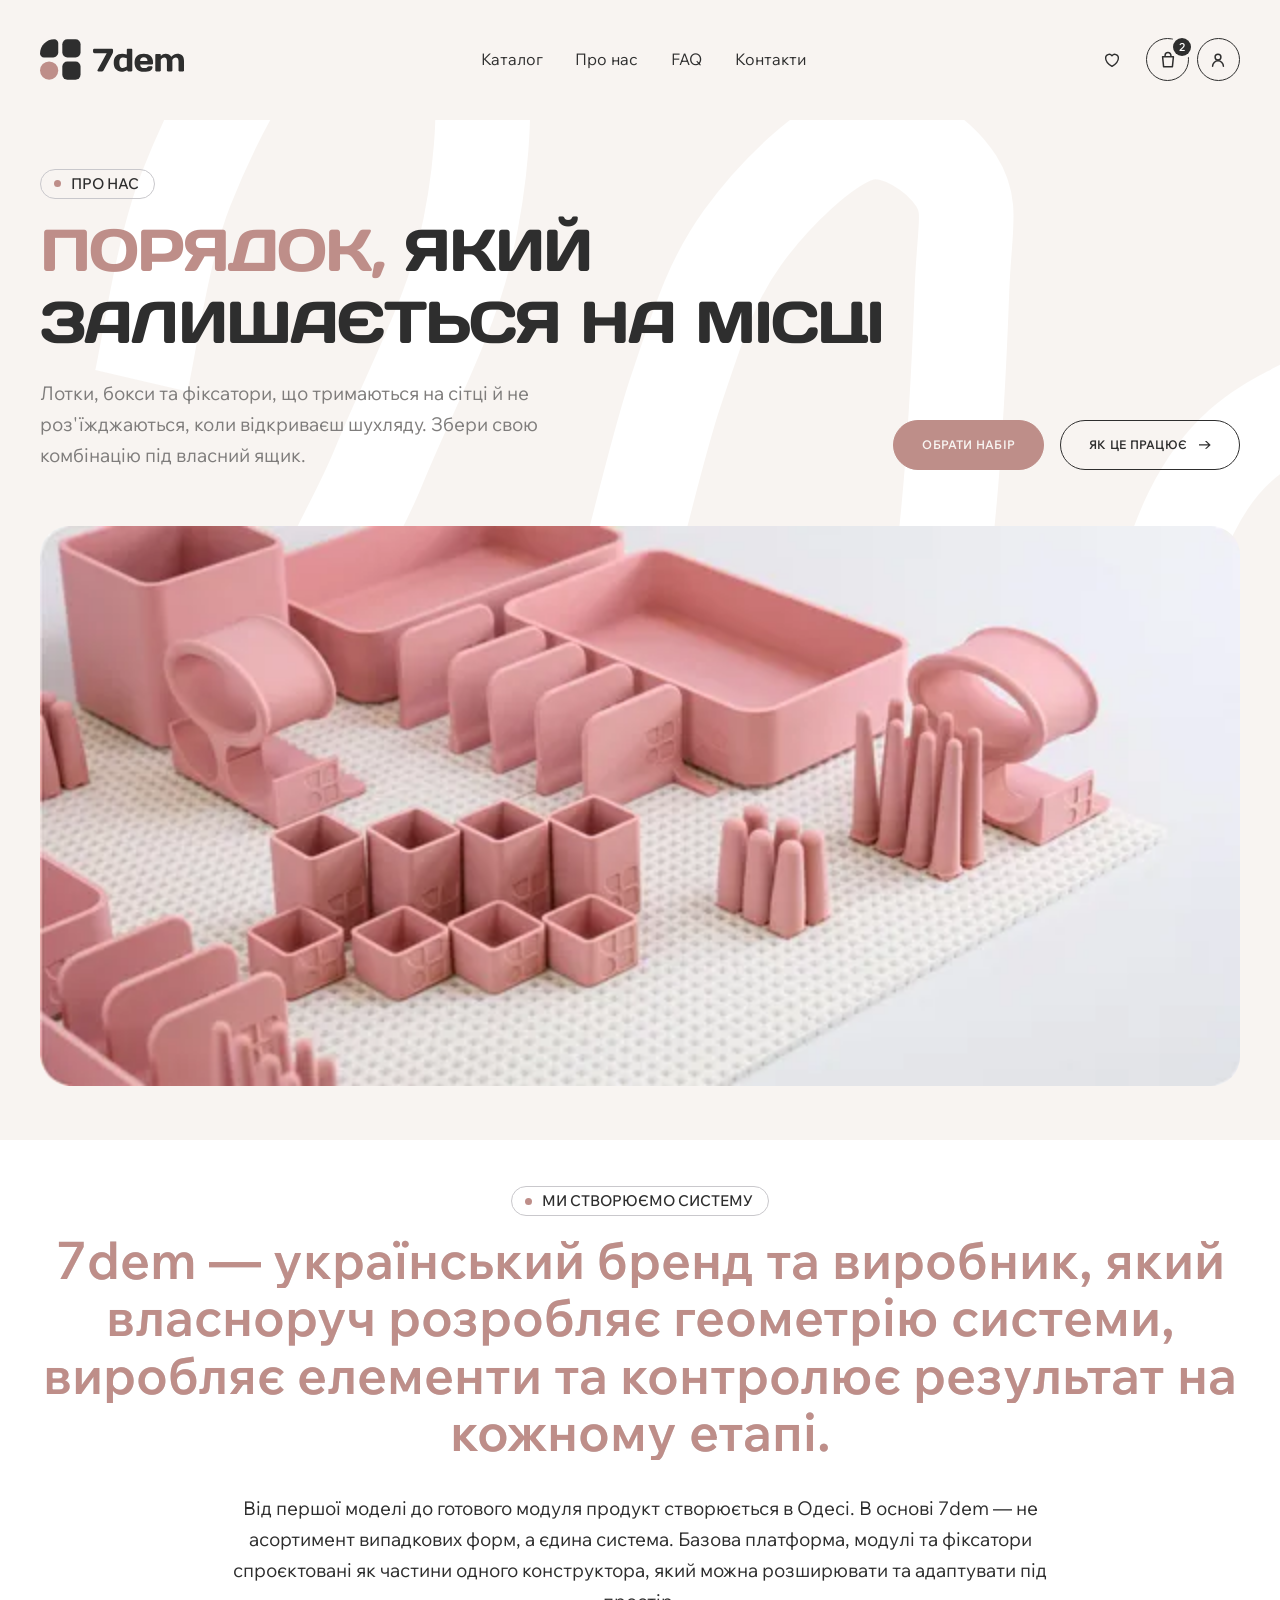
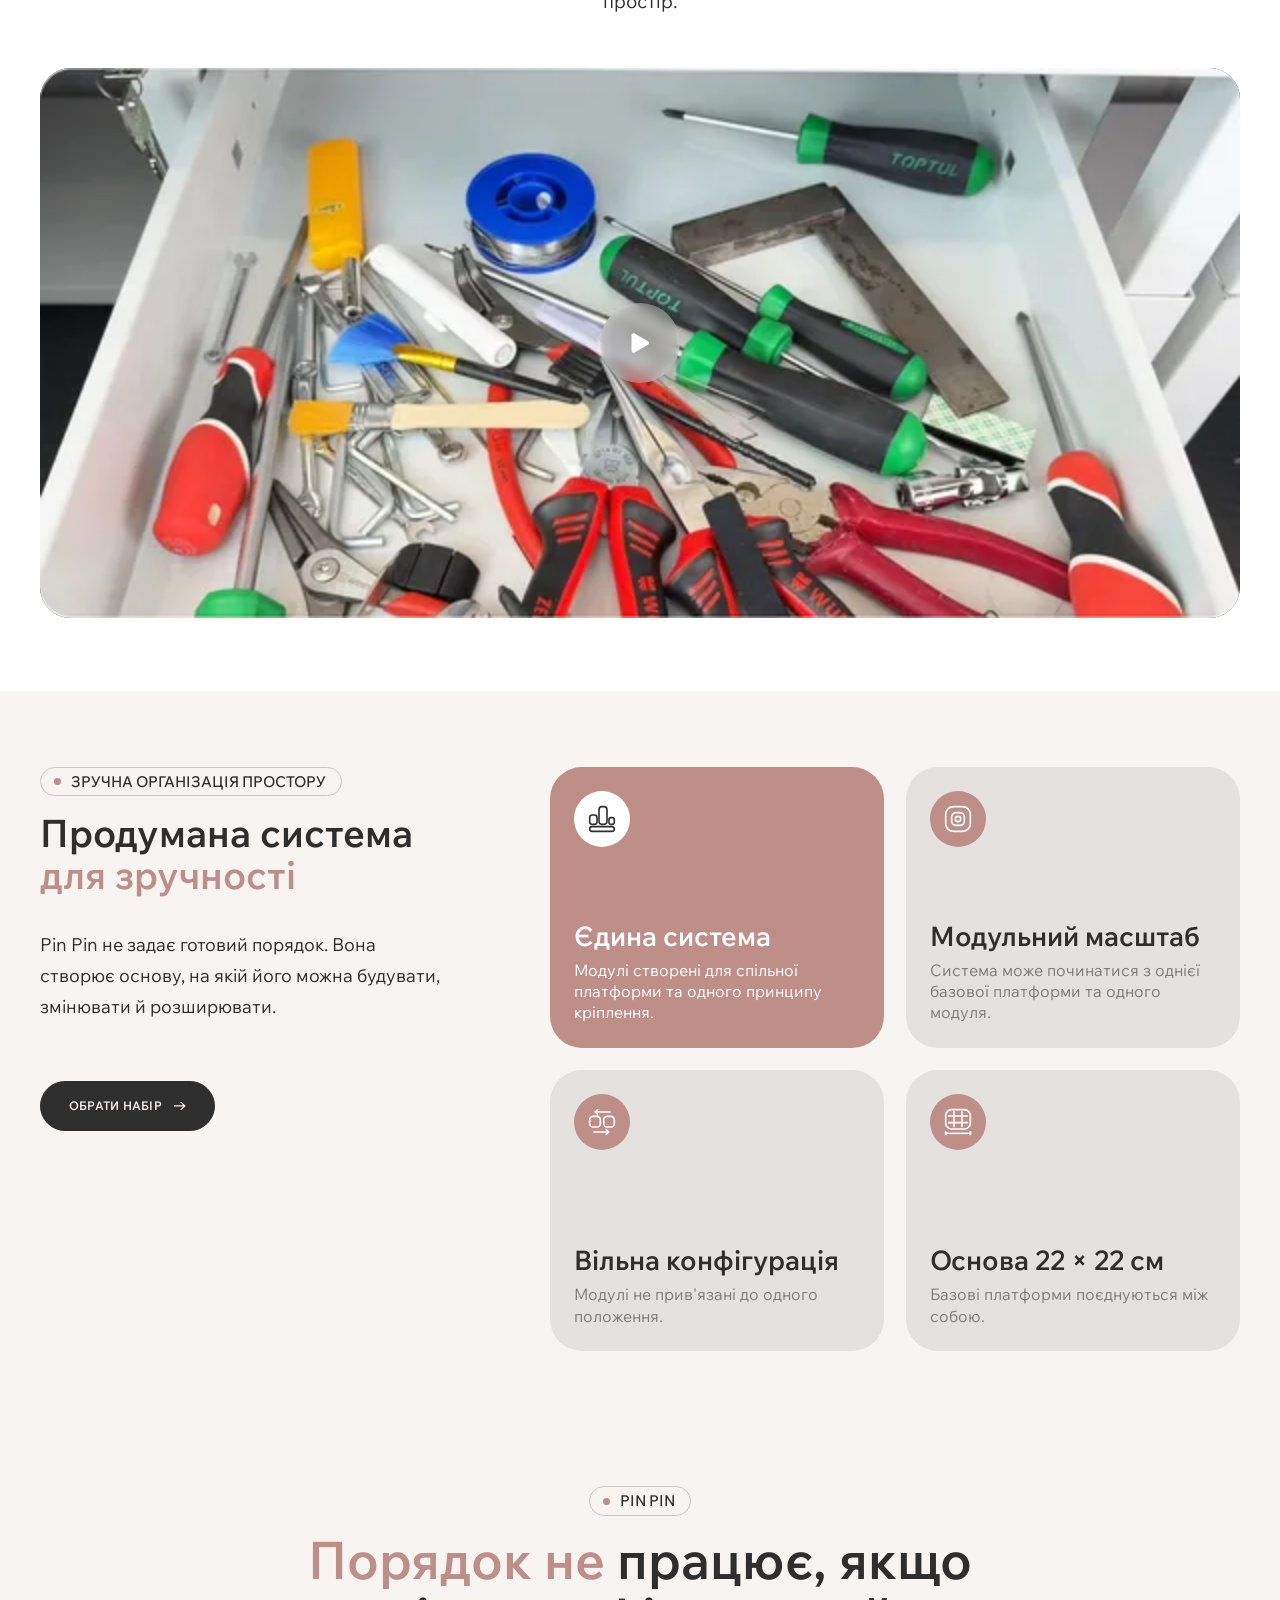
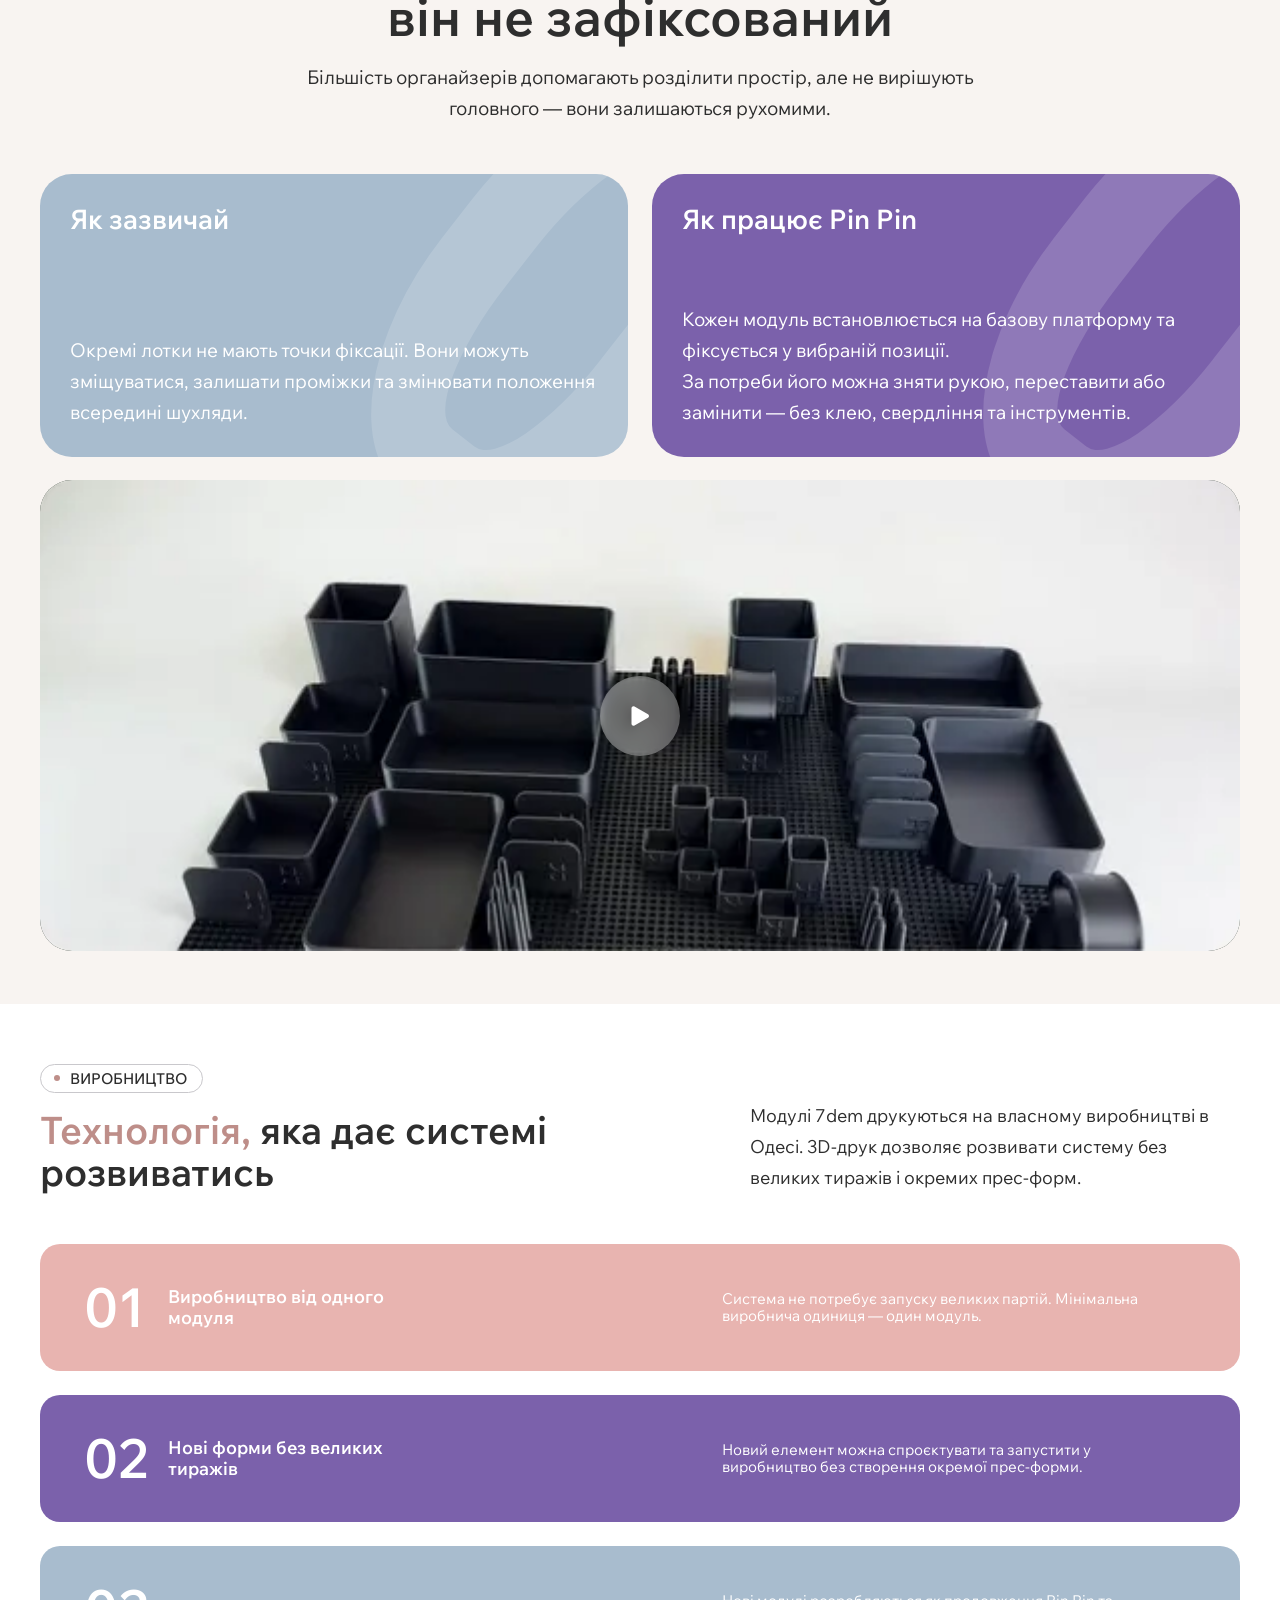
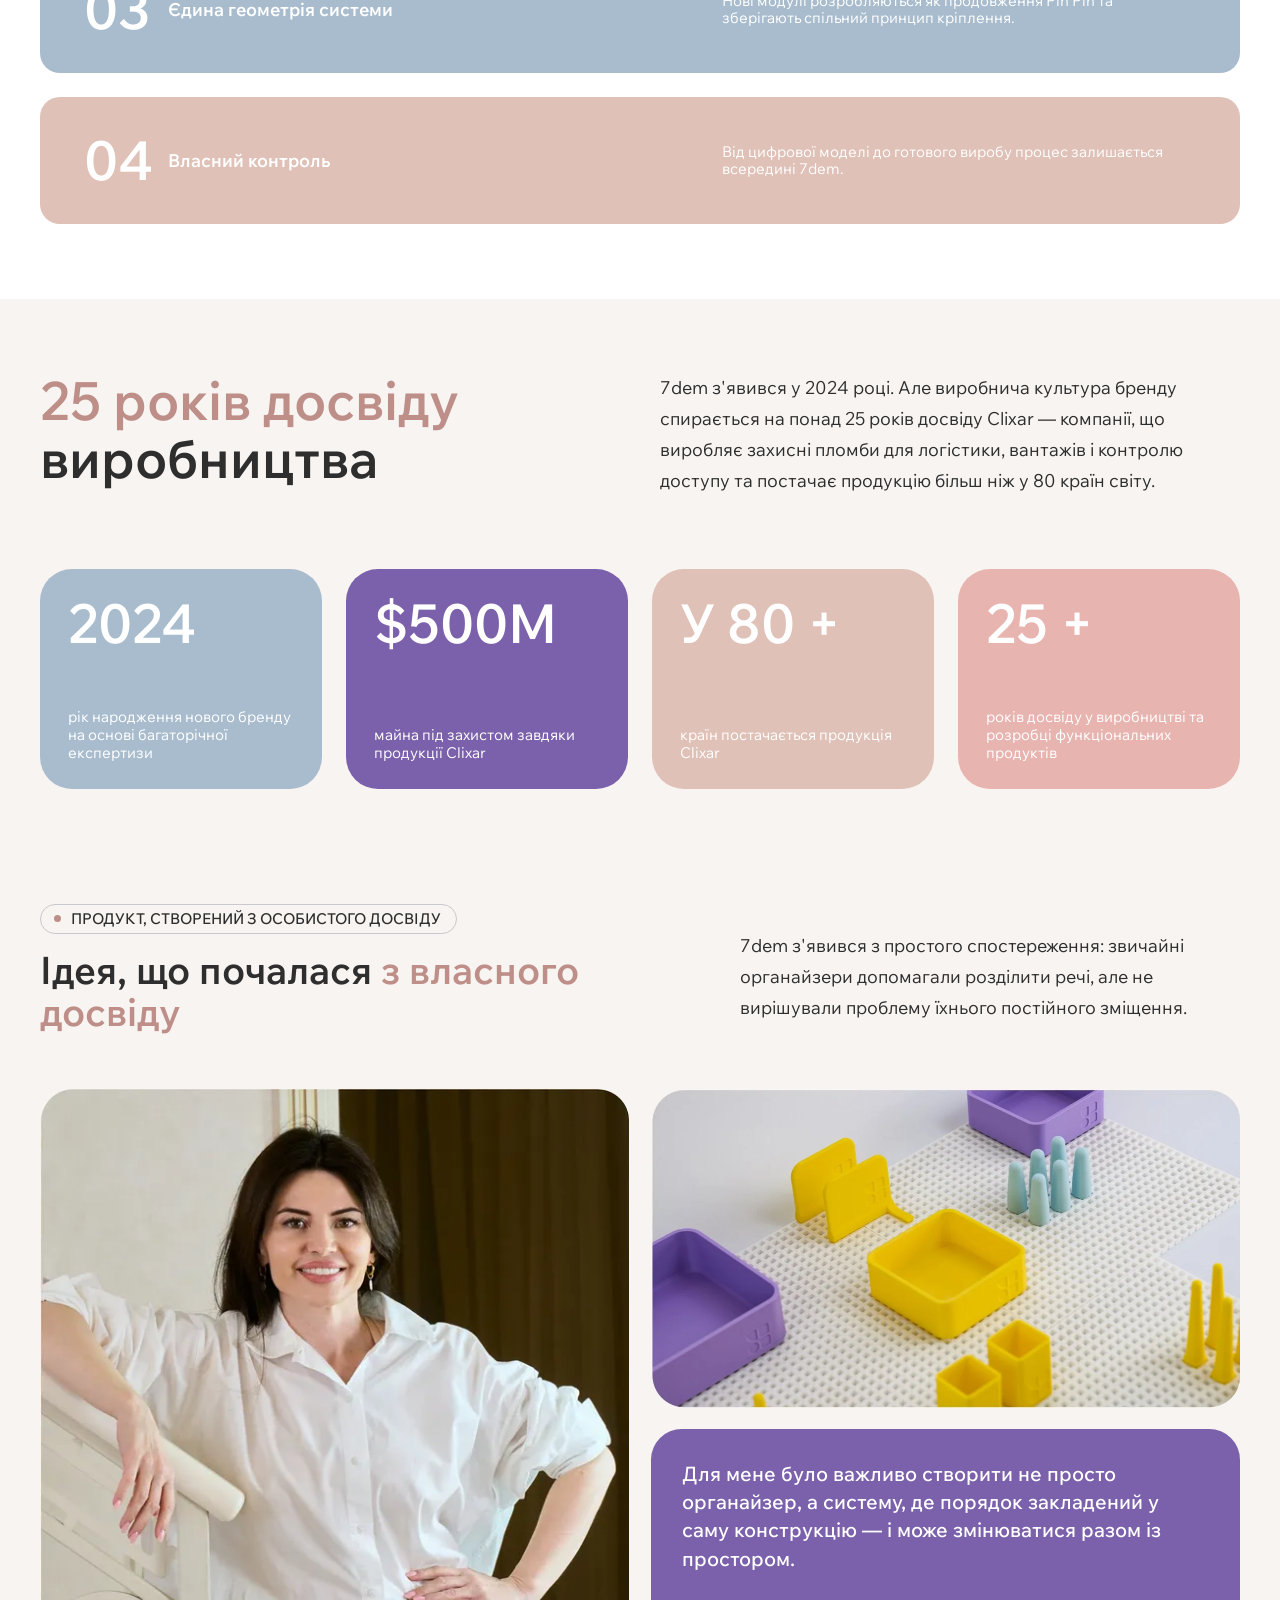
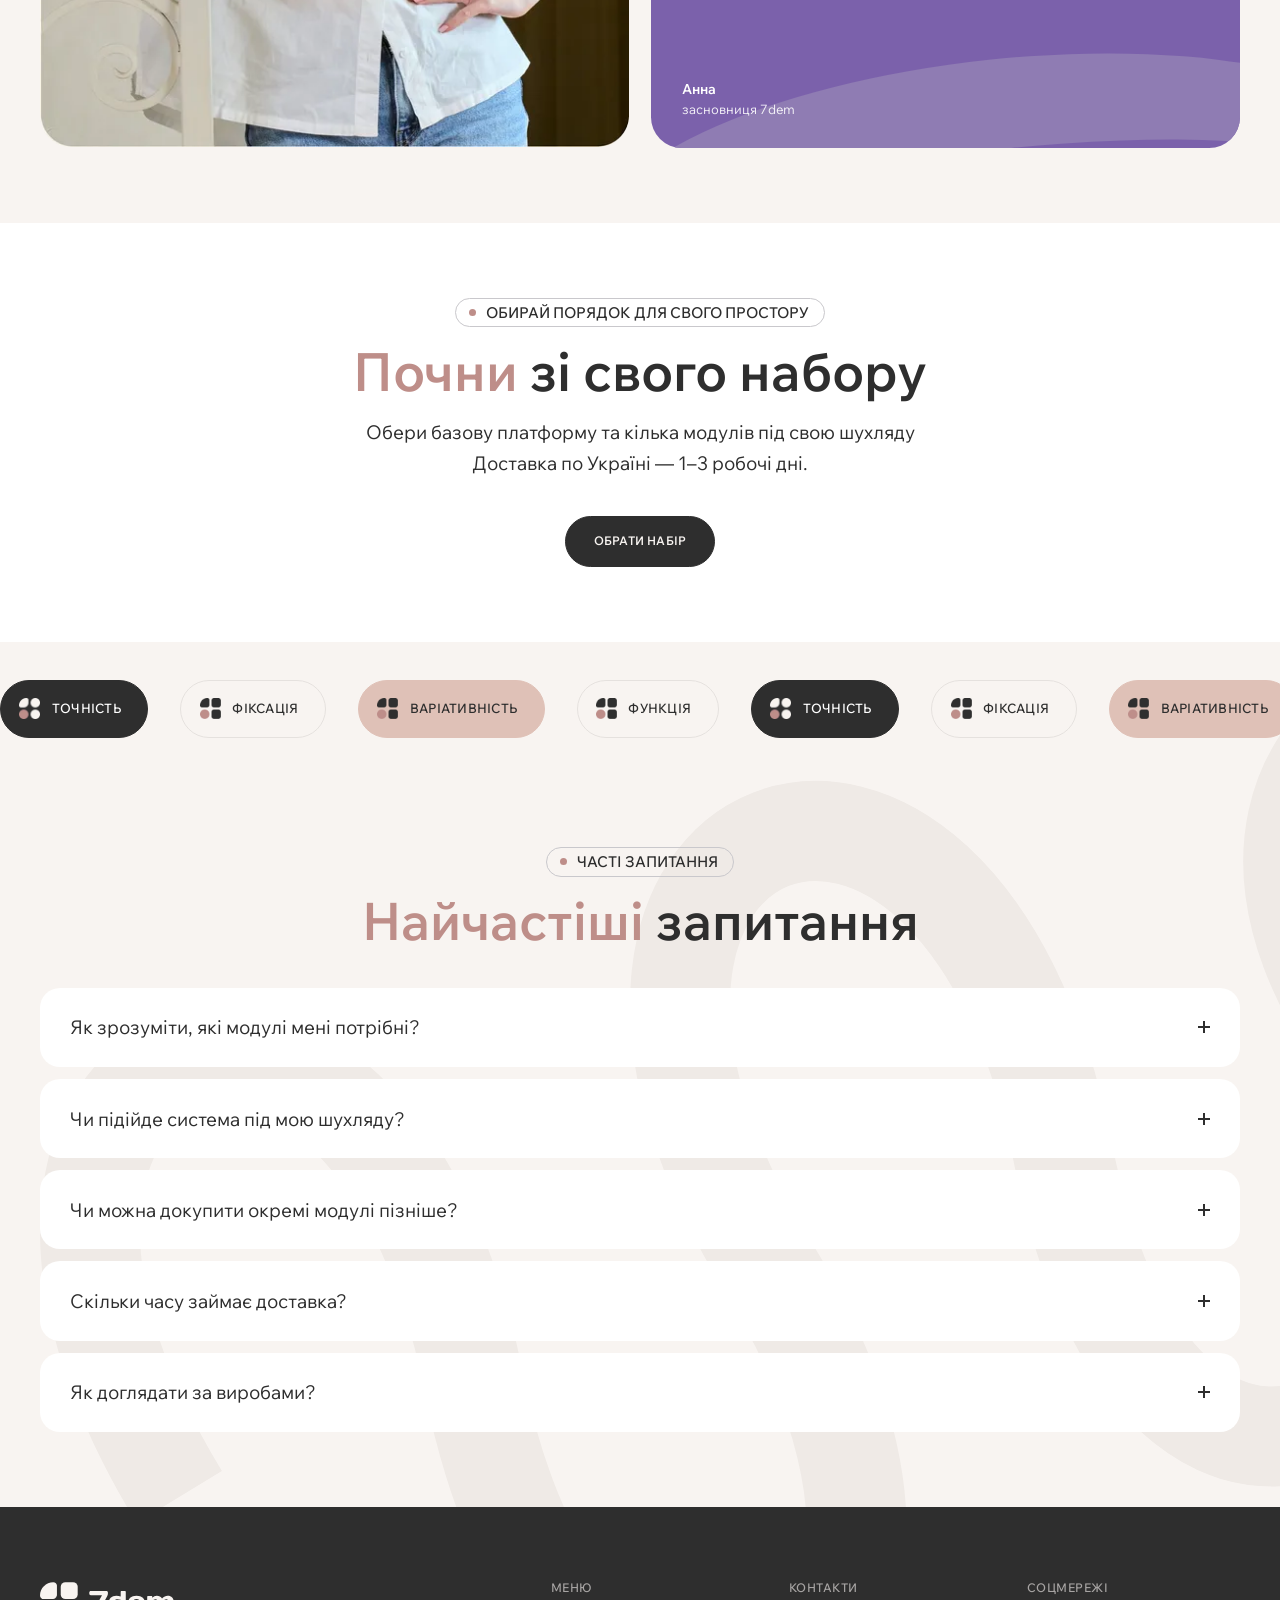
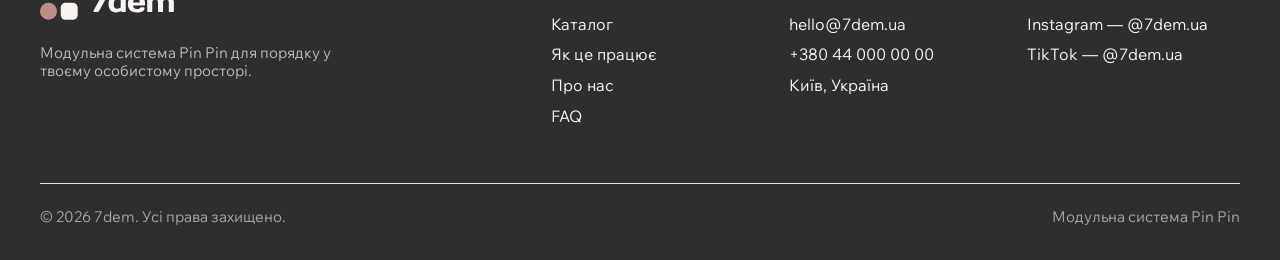
==== commit e9e943d5: "Updates" ====
--- a/about.html
+++ b/about.html
@@ -16,25 +16,26 @@
 			</style>
 		</noscript>
 		<title>Про нас — 7dem</title>
-		<script type="module" crossorigin="" src="./js/about.min.js?v=1790693002695"></script>
-		<link rel="modulepreload" crossorigin="" href="./js/common.min.js?v=1790693002695">
-		<link rel="modulepreload" crossorigin="" href="./js/main.min.js?v=1790693002695">
-		<link rel="modulepreload" crossorigin="" href="./js/spollers.min.js?v=1790693002695">
-		<link rel="modulepreload" crossorigin="" href="./js/marqueepin.min.js?v=1790693002695">
-		<link rel="modulepreload" crossorigin="" href="./js/faqpin.min.js?v=1790693002695">
-		<link rel="stylesheet" crossorigin="" href="./css/common.min.css?v=1790693002695">
-		<link rel="stylesheet" crossorigin="" href="./css/main.min.css?v=1790693002695">
-		<link rel="stylesheet" crossorigin="" href="./css/spollers.min.css?v=1790693002695">
-		<link rel="stylesheet" crossorigin="" href="./css/marqueepin.min.css?v=1790693002695">
-		<link rel="stylesheet" crossorigin="" href="./css/faqpin.min.css?v=1790693002695">
-		<link rel="stylesheet" crossorigin="" href="./css/about.min.css?v=1790693002695">
+		<script type="module" crossorigin="" src="./js/about.min.js?v=1790749768247"></script>
+		<link rel="modulepreload" crossorigin="" href="./js/common.min.js?v=1790749768247">
+		<link rel="modulepreload" crossorigin="" href="./js/main.min.js?v=1790749768247">
+		<link rel="modulepreload" crossorigin="" href="./js/spollers.min.js?v=1790749768247">
+		<link rel="modulepreload" crossorigin="" href="./js/marqueepin.min.js?v=1790749768247">
+		<link rel="modulepreload" crossorigin="" href="./js/faqpin.min.js?v=1790749768247">
+		<link rel="stylesheet" crossorigin="" href="./css/common.min.css?v=1790749768247">
+		<link rel="stylesheet" crossorigin="" href="./css/main.min.css?v=1790749768247">
+		<link rel="stylesheet" crossorigin="" href="./css/spollers.min.css?v=1790749768247">
+		<link rel="stylesheet" crossorigin="" href="./css/marqueepin.min.css?v=1790749768247">
+		<link rel="stylesheet" crossorigin="" href="./css/faqpin.min.css?v=1790749768247">
+		<link rel="stylesheet" crossorigin="" href="./css/about.min.css?v=1790749768247">
+		<link rel="stylesheet" crossorigin="" href="./css/tabletext.min.css?v=1790749768247">
 	</head>
 	<body>
 		<div class="wrapper">
 			<!--
 Порт: src/shopify/relax-theme/sections/header.liquid (header_style relax), стилі — frontend/styles/header-relax.scss.
 2026-09-29 ваніль оновлено за редизайном (Homepage.png): логотип @img/logo.svg, меню з 4 пунктів,
-праворуч три іконки замість кнопок «Кошик»/«log in». Порт у тему ще НЕ синхронізовано.
+праворуч три іконки замість кнопок «Кошик»/«log in». 2026-09-29 порт синхронізовано з ваніллю.
 -->
 			<header data-fls-header="" data-fls-header-scroll="" class="header">
 				<div class="header__container">
@@ -122,7 +123,7 @@
 					<!--
 Shopify: src/shopify/relax-theme/sections/abouthero.liquid (стилі й JS спільні — підключені в theme.js). Змінюєш розмітку тут — онови й там.
 2026-09-29 ваніль оновлено за редизайном (About.png): фото в межах контейнера (рожевий набір, вирізано з макета),
-білі хвилі на тлі, кнопки-пігулки капсом. Liquid ще НЕ синхронізовано — не запускати shopbuild для теми до порту.
+білі хвилі на тлі, кнопки-пігулки капсом. Liquid синхронізовано 2026-09-29.
 -->
 					<section data-fls-abouthero="" class="abouthero" data-fls-reveal-load="">
 						<!-- Білі хвилі на тлі — той самий шлях, що в hero головної, інший масштаб і зсув -->
@@ -165,7 +166,7 @@
 Shopify: src/shopify/relax-theme/sections/companyintro.liquid (стилі й JS спільні — підключені в theme.js). Змінюєш розмітку тут — онови й там.
 2026-09-29 ваніль оновлено за редизайном (About.png): біла смуга на всю ширину замість картки, одне широке фото
 (постер відео, шухляда з інструментами — вирізано з макета, кнопку play зафарбовано) замість відео + плашки «2024».
-Заголовок заливається розовим при скролі (effects/textreveal). Liquid ще НЕ синхронізовано.
+Заголовок заливається розовим при скролі (effects/textreveal). Liquid синхронізовано 2026-09-29.
 -->
 					<section data-fls-companyintro="" class="companyintro">
 						<div class="companyintro__container">
@@ -202,7 +203,7 @@
 					<!--
 Shopify: src/shopify/relax-theme/sections/aboutfeatures.liquid (стилі й JS спільні — підключені в theme.js). Змінюєш розмітку тут — онови й там.
 2026-09-29 ваніль оновлено за редизайном (About.png): перша картка — розова з білим текстом, кнопка темна
-одразу під текстом. Liquid ще НЕ синхронізовано.
+одразу під текстом. Liquid синхронізовано 2026-09-29.
 -->
 					<section data-fls-aboutfeatures="" class="aboutfeatures">
 						<div class="aboutfeatures__container" data-fls-reveal-group="" data-fls-watcher="" data-fls-watcher-once="">
@@ -281,7 +282,7 @@
 Shopify: src/shopify/relax-theme/sections/systemcompare.liquid (стилі й JS спільні — підключені в theme.js). Змінюєш розмітку тут — онови й там.
 2026-09-29 ваніль оновлено за редизайном (About.png): пігулка «Pin Pin», статичний двоколірний заголовок
 (без textreveal), картки sky / violet з білим текстом без стрілки, постер відео з кольоровим набором
-(вирізано з макета, кнопку play зафарбовано). Liquid ще НЕ синхронізовано.
+(вирізано з макета, кнопку play зафарбовано). Liquid синхронізовано 2026-09-29.
 -->
 					<section data-fls-systemcompare="" class="systemcompare" id="systemcompare">
 						<div class="systemcompare__container" data-fls-reveal-group="" data-fls-watcher="" data-fls-watcher-once="">
@@ -381,7 +382,7 @@
 Shopify: src/shopify/relax-theme/sections/statsexperience.liquid (стилі й JS спільні — підключені в theme.js). Змінюєш розмітку тут — онови й там.
 2026-09-29 ваніль оновлено за редизайном (About.png): «25 років досвіду» розовим, плашки в новому порядку й
 кольорах (2024 sky, $500M violet, 80+ blush, 25+ coral) — лише число й підпис білим; абзац під плашками прибрано.
-Liquid ще НЕ синхронізовано.
+Liquid синхронізовано 2026-09-29.
 -->
 					<section data-fls-statsexperience="" class="statsexperience">
 						<div class="statsexperience__container" data-fls-reveal-group="" data-fls-watcher="" data-fls-watcher-once="">
@@ -429,7 +430,7 @@
 Shopify: src/shopify/relax-theme/sections/founderstory.liquid (стилі й JS спільні — підключені в theme.js). Змінюєш розмітку тут — онови й там.
 2026-09-29 ваніль оновлено за редизайном (About.png): шапка рядком (пігулка + заголовок ліворуч, текст праворуч),
 під нею портрет Анни ліворуч, праворуч фото набору й фіолетова картка з цитатою. Фото вирізані з макета.
-Liquid ще НЕ синхронізовано.
+Liquid синхронізовано 2026-09-29.
 -->
 					<section data-fls-founderstory="" class="founderstory">
 						<div class="founderstory__container" data-fls-reveal-group="" data-fls-watcher="" data-fls-watcher-once="">
@@ -478,7 +479,7 @@
 Порт: src/shopify/relax-theme/sections/settext.liquid (2026-09-18 синхронізовано). Надстройка теми: варіант settext--about і налаштування heading_highlight — у ванілі їх немає.
 2026-09-29 ваніль оновлено за редизайном (Homepage.png): біле тло, пігулка «Обирай порядок для свого простору»
 (раніше була капшном у reviewspin), «Почни» розовим, кнопка без стрілки. Заголовок тепер однаковий для
-головної й «Про нас» (local about лишився лише для сумісності include). Порт у тему ще НЕ синхронізовано.
+головної й «Про нас» (local about лишився лише для сумісності include). 2026-09-29 порт синхронізовано з ваніллю.
 -->
 					<section data-fls-settext="" class="settext">
 						<div class="settext__container" data-fls-reveal-group="" data-fls-watcher="" data-fls-watcher-once="">
@@ -499,21 +500,23 @@
 					<!--
 Порт: src/shopify/relax-theme/sections/faqpin.liquid (2026-09-15 синхронізовано з ваніллю; variant = select у схемі).
 2026-09-29 ваніль оновлено за редизайном: головна тепер у вигляді варіанта catalog (білі рядки на bone),
-пігулка «Часті запитання», «Найчастіші» розовим. Порт у тему ще НЕ синхронізовано.
+пігулка «Часті запитання», «Найчастіші» розовим. 2026-09-29 порт синхронізовано з ваніллю.
+2026-09-30 ваніль оновлено за редизайном каталогу (Catalogue.png): варіант catalog — та сама пігулка
+tabletext і розове «Найчастіші», список 1200 як на головній, лише без стрічки. Порт (faqpin.liquid,
+гілка catalog з __kicker) ще НЕ синхронізовано — стилі __kicker у faqpin.scss лишаються для нього.
 -->
 					<!--
 FAQ. Два варіанти через locals variant (передавати явно в кожному include):
 "home" — головна (стрічка marqueepin, пілюля «Часті запитання», «Найчастіші» розовим);
 "about" — «Про нас» (те саме, що home, але стрічка зі своїм набором чипів);
-"catalog" — каталог, Figma 219:1668 (без стрічки, пілюля «• Часті запитання»,
-широкий список окремих білих рядків).
+"catalog" — каталог (без стрічки; решта — як на головній).
 -->
 					<section data-fls-faqpin="" class="faqpin faqpin--about">
 						<!--
 Порт: ОКРЕМОЇ секції в темі немає — Shopify падає з "Cannot render sections inside sections", тому стрічка інлайниться всередину sections/faqpin.liquid блоками badge (2026-09-18 звірено).
 2026-09-29 ваніль оновлено за редизайном (Homepage.png / About.png): чипи 60 заввишки з кроком 32, порядок і кольори
 з макета. locals variant (з faqpin): "about" — набір «Точність / Фіксація / Варіативність / Функція».
-Порт у тему ще НЕ синхронізовано.
+2026-09-29 порт синхронізовано з ваніллю.
 -->
 						<section data-fls-marqueepin="" data-fls-marquee="" data-fls-marquee-space="32" data-fls-marquee-direction="left" data-fls-marquee-pause="" data-fls-marquee-speed="1000" class="marqueepin">
 							<div class="marqueepin__item marqueepin__item--dark">
@@ -635,7 +638,7 @@
 			</main>
 			<!--
 Порт: src/shopify/relax-theme/sections/footer-relax.liquid (2026-09-15, 1:1 з ваніллю).
-2026-09-29 ваніль оновлено за редизайном (логотип з іконкою, контент по контейнеру 1200), порт у тему ще НЕ синхронізовано.
+2026-09-29 ваніль оновлено за редизайном (логотип з іконкою, контент по контейнеру 1200), 2026-09-29 порт синхронізовано з ваніллю.
 -->
 			<footer data-fls-footer="" class="footer">
 				<div class="footer__container">
--- a/css/main.min.css
+++ b/css/main.min.css
@@ -1 +1 @@
-@import url("https://fonts.googleapis.com/css2?family=Wix%20Madefor%20Text:wght@400;500;600;700&display=swap");@import url("https://fonts.googleapis.com/css2?family=Days%20One:wght@400&display=swap");*{padding:0;margin:0;border:0}*,:after,:before{box-sizing:border-box}:after,:before{display:inline-block}body,html{height:100%}body{line-height:1;scrollbar-gutter:stable;-ms-text-size-adjust:100%;-moz-text-size-adjust:100%;-webkit-text-size-adjust:100%;-webkit-font-smoothing:antialiased;-moz-osx-font-smoothing:grayscale}button,input,textarea{font-family:inherit;font-size:inherit;line-height:inherit;color:inherit;background-color:transparent}input,textarea{width:100%}label{display:inline-block}button,option,select{cursor:pointer}a{display:inline-block;color:inherit;text-decoration:none}li{list-style:none}img{max-width:100%;height:auto;vertical-align:middle}h1,h2,h3,h4,h5,h6{font-weight:inherit;font-size:inherit}address{font-style:normal}:root{--font-family:"Wix Madefor Text", sans-serif;--font-size:1rem;--main-color:#2e2e2e;--color-bone:#f8f4f1;--color-blush:#dfc1b7;--color-clay:#cfa897;--color-rose:#be8e89;--color-white:#fff;--color-ink-muted:#7f7d7c;--color-ink-muted-two:gray;--color-hairline:#e5e1de;--color-sage:#88ceac;--color-sagetwo:#b8ceac;--color-sky:#a8bcce;--color-coral:#e8b4b0;--color-violet:#7b61ab;--color-mist:#c9c8cc}body{color:var(--main-color);font-family:var(--font-family);font-size:var(--font-size);min-width:20rem}[data-fls-scrolllock] body{overflow:hidden;touch-action:none;overscroll-behavior:none}.wrapper{min-height:100%;display:flex;flex-direction:column;overflow:clip}.wrapper>main{flex:1 1 auto}.wrapper>*{min-width:0}[class*=__container]{max-width:76.875rem}[class*=__container--eight],[class*=__container--five],[class*=__container--four],[class*=__container--nine],[class*=__container--seven],[class*=__container--six],[class*=__container--three],[class*=__container--two],[class*=__container]{margin:0 auto;padding-left:.9375rem;padding-right:.9375rem}[class*=__container--two]{max-width:57.1875rem}[class*=__container--three]{max-width:77.875rem}[class*=__container--four]{max-width:76.8125rem}[class*=__container--five]{max-width:77.125rem}[class*=__container--six]{max-width:85.414375rem}[class*=__container--seven]{max-width:58.125rem}[class*=__container--eight]{max-width:85.875rem}[class*=__container--nine]{max-width:78.125rem}.menu__list{display:flex;align-items:center;flex-wrap:wrap;row-gap:.1875rem}.menu__link{font-weight:400;line-height:1;transition:all .3s;padding-top:.3125rem;padding-bottom:.3125rem}.icon-menu{display:none}.header{--header-height:8rem;--header-bg:#fff;position:fixed;top:0;left:0;width:100%;z-index:50;background:var(--header-bg)}.header__content{display:flex;justify-content:space-between;align-items:center;min-height:var(--header-height);transition:min-height .3s;column-gap:1rem}.header__logo{flex:0 0 auto;display:block;color:var(--main-color);transition:color .3s}.header__logo-img{display:block;height:auto}.header__logo-dot{fill:var(--color-rose);transition:fill .3s}.header__logo:hover .header__logo-dot{fill:var(--main-color)}.header__actions{flex:0 0 auto;display:flex;align-items:center}.header__saved{position:relative;display:inline-flex;align-items:center;justify-content:center;width:1.5rem;height:1.5rem;color:var(--main-color);transition:color .3s}.header__saved svg{width:1.125rem;height:1.125rem}.header__circle{position:relative;flex:0 0 auto;display:inline-flex;align-items:center;justify-content:center;border:.09375rem solid var(--main-color);border-radius:50%;color:var(--main-color);transition:background-color .3s,color .3s}.header__circle svg{width:1.25rem;height:1.25rem}.header__count{position:absolute;top:-.0625rem;right:-.1875rem;display:grid;place-items:center;min-width:1.125rem;height:1.125rem;padding-inline:.25rem;border-radius:62.4375rem;background:var(--main-color);color:var(--color-white);box-shadow:0 0 0 .1875rem var(--header-bg);font-size:.6875rem;font-weight:600;line-height:1}.header__count[hidden]{display:none}.header__count--saved{top:-.4375rem;right:-.5625rem}[data-fls-header-scroll].--header-scroll{--header-height:5rem}[data-fls-header-scroll-show].--header-scroll{transition:translate .3s;translate:0 -100%}[data-fls-header-scroll-show].--header-show{translate:0 0}.footer{background:var(--main-color);color:var(--color-bone)}.footer__top{display:grid;grid-template-columns:487fr 214fr 214fr 213fr;column-gap:1.5rem}.footer__brand{display:flex;flex-direction:column;align-items:flex-start}.footer__logo{display:block;color:var(--color-bone);transition:color .3s}.footer__logo-img{display:block;height:auto}.footer__logo-dot{fill:var(--color-rose);transition:fill .3s}.footer__logo:hover .footer__logo-dot{fill:var(--color-bone)}.footer__tagline{color:hsla(26,33%,96%,.7);line-height:1.2;max-width:20rem}.footer__col{display:flex;flex-direction:column;min-width:0}.footer__heading{color:hsla(26,33%,96%,.6);font-weight:500;line-height:1;text-transform:uppercase;letter-spacing:.04em;font-size:.75rem}.footer__heading:not(:last-child){margin-bottom:1.375rem}.footer__list{display:flex;flex-direction:column;gap:.875rem}.footer__link{color:var(--color-bone);line-height:1;transition:color .3s}.footer__bottom{display:flex;justify-content:space-between;align-items:center;gap:1rem;padding-top:1.5rem;border-top:.0625rem solid hsla(26,33%,96%,.9);color:hsla(26,33%,96%,.6);line-height:1.2;flex-wrap:wrap}[data-fls-reveal-group]>*,[data-fls-reveal]{opacity:0;transform:translate3d(var(--reveal-x,0),var(--reveal-y,var(--reveal-shift,2.5rem)),0) scale(var(--reveal-scale,1));transition:opacity var(--reveal-duration,.7s) ease var(--reveal-delay,0s),transform var(--reveal-duration,.7s) cubic-bezier(.22,.61,.36,1) var(--reveal-delay,0s)}[data-fls-reveal-group=down]>*,[data-fls-reveal=down]{--reveal-y:calc(-1 * var(--reveal-shift, 2.5rem))}[data-fls-reveal-group=left]>*,[data-fls-reveal=left]{--reveal-x:calc(-1 * var(--reveal-shift, 2.5rem));--reveal-y:0rem}[data-fls-reveal-group=right]>*,[data-fls-reveal=right]{--reveal-x:var(--reveal-shift, 2.5rem);--reveal-y:0rem}[data-fls-reveal-group=fade]>*,[data-fls-reveal=fade]{transform:none;transition:opacity var(--reveal-duration,.7s) ease var(--reveal-delay,0s)}[data-fls-reveal-group=zoom]>*,[data-fls-reveal=zoom]{--reveal-y:0rem;--reveal-scale:0.94}[data-fls-reveal-group]>*{--reveal-index:11;--reveal-delay:calc(var(--reveal-start, 0s) + var(--reveal-index) * var(--reveal-step, .08s))}[data-fls-reveal-group]>:first-child{--reveal-index:0}[data-fls-reveal-group]>:nth-child(2){--reveal-index:1}[data-fls-reveal-group]>:nth-child(3){--reveal-index:2}[data-fls-reveal-group]>:nth-child(4){--reveal-index:3}[data-fls-reveal-group]>:nth-child(5){--reveal-index:4}[data-fls-reveal-group]>:nth-child(6){--reveal-index:5}[data-fls-reveal-group]>:nth-child(7){--reveal-index:6}[data-fls-reveal-group]>:nth-child(8){--reveal-index:7}[data-fls-reveal-group]>:nth-child(9){--reveal-index:8}[data-fls-reveal-group]>:nth-child(10){--reveal-index:9}[data-fls-reveal-group]>:nth-child(11){--reveal-index:10}[data-fls-reveal-group]>:nth-child(12){--reveal-index:11}.--watcher-view[data-fls-reveal-group]>*,.--watcher-view[data-fls-reveal],[data-fls-loaded] [data-fls-reveal-load] [data-fls-reveal-group]>*,[data-fls-loaded] [data-fls-reveal-load] [data-fls-reveal],[data-fls-loaded] [data-fls-reveal-load][data-fls-reveal-group]>*,[data-fls-loaded] [data-fls-reveal-load][data-fls-reveal]{opacity:1;transform:none}@media (max-width:62em){.footer__top{grid-template-columns:repeat(3,1fr)}.footer__brand{grid-column:1/-1}}@media (width <= 48em){.menu__actions-mob{margin-top:.9375rem;display:grid;align-items:center;justify-content:center;row-gap:.75rem}}@media (max-width:48em) and (any-hover:none){.icon-menu{cursor:default}}@media (max-width:48em){.menu__body{height:100svh;overflow:auto;padding:7.1875rem .9375rem 1.875rem;background:#fff}.menu__body,.menu__body:before{position:fixed;width:100%;left:-100%;top:0;transition:left .3s}.menu__body:before{content:"";height:4.375rem;z-index:2}html[data-fls-menu-open] .menu__body,html[data-fls-menu-open] .menu__body:before{left:0}.menu__list{flex-direction:column}.menu__link{font-size:1.5625rem}.icon-menu{display:block;position:relative;width:1.875rem;height:1.125rem;z-index:5}.icon-menu span,.icon-menu:after,.icon-menu:before{content:"";transition:all .3s ease 0s;right:0;position:absolute;width:100%;height:.125rem;background-color:#000}.icon-menu:before{top:0}.icon-menu:after{bottom:0}.icon-menu span{top:calc(50% - .0625rem)}html[data-fls-menu-open] .icon-menu span{width:0}html[data-fls-menu-open] .icon-menu:before{top:calc(50% - .0625rem);transform:rotate(-45deg)}html[data-fls-menu-open] .icon-menu:after{bottom:calc(50% - .0625rem);transform:rotate(45deg)}.footer__top{grid-template-columns:1fr}}@media (width < 48em){.menu__list{column-gap:1rem}.menu__link{font-size:.875rem}}@media (width < 20em){.header{--header-height:4.375rem}.header__logo-img{width:6.5625rem}.header__actions{column-gap:.375rem}.header__saved{margin-right:.375rem}.header__circle{width:2.375rem;height:2.375rem}.footer{padding-top:2.5rem;padding-bottom:1.5rem}.footer__top{row-gap:1.75rem;margin-bottom:2rem}.footer__logo:not(:last-child){margin-bottom:1.125rem}.footer__logo-img{width:6.875rem}.footer__tagline{font-size:.875rem}.footer__link{font-size:.9375rem}.footer__bottom{font-size:.8125rem}}@media (width >= 20em) and (width < 90em){.header{--header-height:clamp(4.375rem, 3.33929rem + 5.17857vw, 8rem)}.header__logo-img{width:clamp(6.5625rem,5.66964rem + 4.46429vw,9.6875rem)}.header__actions{column-gap:clamp(.375rem,.33929rem + .17857vw,.5rem)}.header__saved{margin-right:clamp(.375rem,.19643rem + .89286vw,1rem)}.header__circle{width:clamp(2.375rem,2.26786rem + .53571vw,2.75rem);height:clamp(2.375rem,2.26786rem + .53571vw,2.75rem)}.footer{padding-top:clamp(2.5rem,1.78571rem + 3.57143vw,5rem);padding-bottom:clamp(1.5rem,1.28571rem + 1.07143vw,2.25rem)}.footer__top{row-gap:clamp(1.75rem,1.53571rem + 1.07143vw,2.5rem);margin-bottom:clamp(2rem,1.46429rem + 2.67857vw,3.875rem)}.footer__logo:not(:last-child){margin-bottom:clamp(1.125rem,.98214rem + .71429vw,1.625rem)}.footer__logo-img{width:clamp(6.875rem,6.30357rem + 2.85714vw,8.875rem)}.footer__tagline{font-size:clamp(.875rem,.85714rem + .08929vw,.9375rem)}.footer__link{font-size:clamp(.9375rem,.91964rem + .08929vw,1rem)}.footer__bottom{font-size:clamp(.8125rem,.77679rem + .17857vw,.9375rem)}}@media (width >= 48em) and (width < 90em){.menu__list{column-gap:clamp(1rem,-.57143rem + 3.27381vw,2.375rem)}.menu__link{font-size:clamp(.875rem,.73214rem + .29762vw,1rem)}}@media (width >= 48em){.menu__actions-mob{display:none}}@media (width >= 90em){.menu__list{column-gap:2.375rem}.menu__link{font-size:1rem}.header{--header-height:8rem}.header__logo-img{width:9.6875rem}.header__actions{column-gap:.5rem}.header__saved{margin-right:1rem}.header__circle{width:2.75rem;height:2.75rem}.footer{padding-top:5rem;padding-bottom:2.25rem}.footer__top{row-gap:2.5rem;margin-bottom:3.875rem}.footer__logo:not(:last-child){margin-bottom:1.625rem}.footer__logo-img{width:8.875rem}.footer__tagline{font-size:.9375rem}.footer__link{font-size:1rem}.footer__bottom{font-size:.9375rem}}@media (any-hover:hover){.header__logo:hover,.header__saved:hover{color:var(--color-rose)}.header__circle:hover{background:var(--main-color);color:var(--header-bg)}.footer__link:hover:not(.footer__link--static),.footer__logo:hover{color:var(--color-rose)}}@media (any-hover:hover),(pointer:fine){html:not([data-fls-touch]) .menu__link:hover{color:var(--color-rose)}}@media (prefers-reduced-motion:reduce){[data-fls-reveal-group]>*,[data-fls-reveal]{opacity:1;transform:none;transition:none}}+@import url("https://fonts.googleapis.com/css2?family=Wix%20Madefor%20Text:wght@400;500;600;700&display=swap");@import url("https://fonts.googleapis.com/css2?family=Days%20One:wght@400&display=swap");*{padding:0;margin:0;border:0}*,:after,:before{box-sizing:border-box}:after,:before{display:inline-block}body,html{height:100%}body{line-height:1;scrollbar-gutter:stable;-ms-text-size-adjust:100%;-moz-text-size-adjust:100%;-webkit-text-size-adjust:100%;-webkit-font-smoothing:antialiased;-moz-osx-font-smoothing:grayscale}button,input,textarea{font-family:inherit;font-size:inherit;line-height:inherit;color:inherit;background-color:transparent}input,textarea{width:100%}label{display:inline-block}button,option,select{cursor:pointer}a{display:inline-block;color:inherit;text-decoration:none}li{list-style:none}img{max-width:100%;height:auto;vertical-align:middle}h1,h2,h3,h4,h5,h6{font-weight:inherit;font-size:inherit}address{font-style:normal}:root{--font-family:"Wix Madefor Text", sans-serif;--font-size:1rem;--main-color:#2e2e2e;--color-bone:#f8f4f1;--color-blush:#dfc1b7;--color-clay:#cfa897;--color-rose:#be8e89;--color-white:#fff;--color-ink-muted:#7f7d7c;--color-ink-muted-two:gray;--color-hairline:#e5e1de;--color-sage:#88ceac;--color-sagetwo:#b8ceac;--color-sky:#a8bcce;--color-coral:#e8b4b0;--color-violet:#7b61ab;--color-mist:#c9c8cc}body{color:var(--main-color);font-family:var(--font-family);font-size:var(--font-size);min-width:20rem}[data-fls-scrolllock] body{overflow:hidden;touch-action:none;overscroll-behavior:none}.wrapper{min-height:100%;display:flex;flex-direction:column;overflow:clip}.wrapper>main{flex:1 1 auto}.wrapper>*{min-width:0}[class*=__container]{max-width:76.875rem}[class*=__container--eight],[class*=__container--five],[class*=__container--four],[class*=__container--nine],[class*=__container--seven],[class*=__container--six],[class*=__container--three],[class*=__container--two],[class*=__container]{margin:0 auto;padding-left:.9375rem;padding-right:.9375rem}[class*=__container--two]{max-width:57.1875rem}[class*=__container--three]{max-width:77.875rem}[class*=__container--four]{max-width:76.8125rem}[class*=__container--five]{max-width:77.125rem}[class*=__container--six]{max-width:85.414375rem}[class*=__container--seven]{max-width:58.125rem}[class*=__container--eight]{max-width:85.875rem}[class*=__container--nine]{max-width:78.125rem}.menu__list{display:flex;align-items:center;flex-wrap:wrap;row-gap:.1875rem}.menu__link{font-weight:400;line-height:1;transition:all .3s;padding-top:.3125rem;padding-bottom:.3125rem}.icon-menu{display:none}.header{--header-height:8rem;--header-bg:#fff;position:fixed;top:0;left:0;width:100%;z-index:50;background:var(--header-bg)}.header__content{display:flex;justify-content:space-between;align-items:center;min-height:var(--header-height);transition:min-height .3s;column-gap:1rem}.header__logo{flex:0 0 auto;display:block;color:var(--main-color);transition:color .3s}.header__logo-img{display:block;height:auto}.header__logo-dot{fill:var(--color-rose);transition:fill .3s}.header__logo:hover .header__logo-dot{fill:var(--main-color)}.header__actions{flex:0 0 auto;display:flex;align-items:center}.header__saved{position:relative;display:inline-flex;align-items:center;justify-content:center;width:1.5rem;height:1.5rem;color:var(--main-color);transition:color .3s}.header__saved svg{width:1.125rem;height:1.125rem}.header__circle{position:relative;flex:0 0 auto;display:inline-flex;align-items:center;justify-content:center;border:.09375rem solid var(--main-color);border-radius:50%;color:var(--main-color);transition:background-color .3s,color .3s}.header__circle svg{width:1.25rem;height:1.25rem}.header__count{position:absolute;top:-.0625rem;right:-.1875rem;display:grid;place-items:center;min-width:1.125rem;height:1.125rem;padding-inline:.25rem;border-radius:62.4375rem;background:var(--main-color);color:var(--color-white);box-shadow:0 0 0 .1875rem var(--header-bg);font-size:.6875rem;font-weight:600;line-height:1}.header__count[hidden]{display:none}.header__count--saved{top:-.4375rem;right:-.5625rem}[data-fls-header-scroll].--header-scroll{--header-height:5rem}[data-fls-header-scroll-show].--header-scroll{transition:translate .3s;translate:0 -100%}[data-fls-header-scroll-show].--header-show{translate:0 0}.footer{background:var(--main-color);color:var(--color-bone)}.footer__top{display:grid;grid-template-columns:487fr 214fr 214fr 213fr;column-gap:1.5rem}.footer__brand{display:flex;flex-direction:column;align-items:flex-start}.footer__logo{display:block;color:var(--color-bone);transition:color .3s}.footer__logo-img{display:block;height:auto}.footer__logo-dot{fill:var(--color-rose);transition:fill .3s}.footer__logo:hover .footer__logo-dot{fill:var(--color-bone)}.footer__tagline{color:hsla(26,33%,96%,.7);line-height:1.2;max-width:20rem}.footer__col{display:flex;flex-direction:column;min-width:0}.footer__heading{color:hsla(26,33%,96%,.6);font-weight:500;line-height:1;text-transform:uppercase;letter-spacing:.04em;font-size:.75rem}.footer__heading:not(:last-child){margin-bottom:1.375rem}.footer__list{display:flex;flex-direction:column;gap:.875rem}.footer__link{color:var(--color-bone);line-height:1;transition:color .3s}.footer__bottom{display:flex;justify-content:space-between;align-items:center;gap:1rem;padding-top:1.5rem;border-top:.0625rem solid hsla(26,33%,96%,.9);color:hsla(26,33%,96%,.6);line-height:1.2;flex-wrap:wrap}.fls-toast{position:fixed;z-index:200;left:50%;bottom:2rem;padding:1rem 1.75rem;border-radius:62.4375rem;background:var(--main-color);color:var(--color-white);font-size:.875rem;font-weight:500;line-height:1.2;white-space:nowrap;translate:-50% 1rem;opacity:0;pointer-events:none;transition:opacity .3s,translate .3s}.fls-toast.--visible{translate:-50% 0;opacity:1}[data-fls-reveal-group]>*,[data-fls-reveal]{opacity:0;transform:translate3d(var(--reveal-x,0),var(--reveal-y,var(--reveal-shift,2.5rem)),0) scale(var(--reveal-scale,1));transition:opacity var(--reveal-duration,.7s) ease var(--reveal-delay,0s),transform var(--reveal-duration,.7s) cubic-bezier(.22,.61,.36,1) var(--reveal-delay,0s)}[data-fls-reveal-group=down]>*,[data-fls-reveal=down]{--reveal-y:calc(-1 * var(--reveal-shift, 2.5rem))}[data-fls-reveal-group=left]>*,[data-fls-reveal=left]{--reveal-x:calc(-1 * var(--reveal-shift, 2.5rem));--reveal-y:0rem}[data-fls-reveal-group=right]>*,[data-fls-reveal=right]{--reveal-x:var(--reveal-shift, 2.5rem);--reveal-y:0rem}[data-fls-reveal-group=fade]>*,[data-fls-reveal=fade]{transform:none;transition:opacity var(--reveal-duration,.7s) ease var(--reveal-delay,0s)}[data-fls-reveal-group=zoom]>*,[data-fls-reveal=zoom]{--reveal-y:0rem;--reveal-scale:0.94}[data-fls-reveal-group]>*{--reveal-index:11;--reveal-delay:calc(var(--reveal-start, 0s) + var(--reveal-index) * var(--reveal-step, .08s))}[data-fls-reveal-group]>:first-child{--reveal-index:0}[data-fls-reveal-group]>:nth-child(2){--reveal-index:1}[data-fls-reveal-group]>:nth-child(3){--reveal-index:2}[data-fls-reveal-group]>:nth-child(4){--reveal-index:3}[data-fls-reveal-group]>:nth-child(5){--reveal-index:4}[data-fls-reveal-group]>:nth-child(6){--reveal-index:5}[data-fls-reveal-group]>:nth-child(7){--reveal-index:6}[data-fls-reveal-group]>:nth-child(8){--reveal-index:7}[data-fls-reveal-group]>:nth-child(9){--reveal-index:8}[data-fls-reveal-group]>:nth-child(10){--reveal-index:9}[data-fls-reveal-group]>:nth-child(11){--reveal-index:10}[data-fls-reveal-group]>:nth-child(12){--reveal-index:11}.--watcher-view[data-fls-reveal-group]>*,.--watcher-view[data-fls-reveal],[data-fls-loaded] [data-fls-reveal-load] [data-fls-reveal-group]>*,[data-fls-loaded] [data-fls-reveal-load] [data-fls-reveal],[data-fls-loaded] [data-fls-reveal-load][data-fls-reveal-group]>*,[data-fls-loaded] [data-fls-reveal-load][data-fls-reveal]{opacity:1;transform:none}@media (max-width:62em){.footer__top{grid-template-columns:repeat(3,1fr)}.footer__brand{grid-column:1/-1}}@media (width <= 48em){.menu__actions-mob{margin-top:.9375rem;display:grid;align-items:center;justify-content:center;row-gap:.75rem}}@media (max-width:48em) and (any-hover:none){.icon-menu{cursor:default}}@media (max-width:48em){.menu__body{height:100svh;overflow:auto;padding:7.1875rem .9375rem 1.875rem;background:#fff}.menu__body,.menu__body:before{position:fixed;width:100%;left:-100%;top:0;transition:left .3s}.menu__body:before{content:"";height:4.375rem;z-index:2}html[data-fls-menu-open] .menu__body,html[data-fls-menu-open] .menu__body:before{left:0}.menu__list{flex-direction:column}.menu__link{font-size:1.5625rem}.icon-menu{display:block;position:relative;width:1.875rem;height:1.125rem;z-index:5}.icon-menu span,.icon-menu:after,.icon-menu:before{content:"";transition:all .3s ease 0s;right:0;position:absolute;width:100%;height:.125rem;background-color:#000}.icon-menu:before{top:0}.icon-menu:after{bottom:0}.icon-menu span{top:calc(50% - .0625rem)}html[data-fls-menu-open] .icon-menu span{width:0}html[data-fls-menu-open] .icon-menu:before{top:calc(50% - .0625rem);transform:rotate(-45deg)}html[data-fls-menu-open] .icon-menu:after{bottom:calc(50% - .0625rem);transform:rotate(45deg)}.footer__top{grid-template-columns:1fr}}@media (width < 48em){.menu__list{column-gap:1rem}.menu__link{font-size:.875rem}}@media (width < 20em){.header{--header-height:4.375rem}.header__logo-img{width:6.5625rem}.header__actions{column-gap:.375rem}.header__saved{margin-right:.375rem}.header__circle{width:2.375rem;height:2.375rem}.footer{padding-top:2.5rem;padding-bottom:1.5rem}.footer__top{row-gap:1.75rem;margin-bottom:2rem}.footer__logo:not(:last-child){margin-bottom:1.125rem}.footer__logo-img{width:6.875rem}.footer__tagline{font-size:.875rem}.footer__link{font-size:.9375rem}.footer__bottom{font-size:.8125rem}}@media (width >= 20em) and (width < 90em){.header{--header-height:clamp(4.375rem, 3.33929rem + 5.17857vw, 8rem)}.header__logo-img{width:clamp(6.5625rem,5.66964rem + 4.46429vw,9.6875rem)}.header__actions{column-gap:clamp(.375rem,.33929rem + .17857vw,.5rem)}.header__saved{margin-right:clamp(.375rem,.19643rem + .89286vw,1rem)}.header__circle{width:clamp(2.375rem,2.26786rem + .53571vw,2.75rem);height:clamp(2.375rem,2.26786rem + .53571vw,2.75rem)}.footer{padding-top:clamp(2.5rem,1.78571rem + 3.57143vw,5rem);padding-bottom:clamp(1.5rem,1.28571rem + 1.07143vw,2.25rem)}.footer__top{row-gap:clamp(1.75rem,1.53571rem + 1.07143vw,2.5rem);margin-bottom:clamp(2rem,1.46429rem + 2.67857vw,3.875rem)}.footer__logo:not(:last-child){margin-bottom:clamp(1.125rem,.98214rem + .71429vw,1.625rem)}.footer__logo-img{width:clamp(6.875rem,6.30357rem + 2.85714vw,8.875rem)}.footer__tagline{font-size:clamp(.875rem,.85714rem + .08929vw,.9375rem)}.footer__link{font-size:clamp(.9375rem,.91964rem + .08929vw,1rem)}.footer__bottom{font-size:clamp(.8125rem,.77679rem + .17857vw,.9375rem)}}@media (width >= 48em) and (width < 90em){.menu__list{column-gap:clamp(1rem,-.57143rem + 3.27381vw,2.375rem)}.menu__link{font-size:clamp(.875rem,.73214rem + .29762vw,1rem)}}@media (width >= 48em){.menu__actions-mob{display:none}}@media (width >= 90em){.menu__list{column-gap:2.375rem}.menu__link{font-size:1rem}.header{--header-height:8rem}.header__logo-img{width:9.6875rem}.header__actions{column-gap:.5rem}.header__saved{margin-right:1rem}.header__circle{width:2.75rem;height:2.75rem}.footer{padding-top:5rem;padding-bottom:2.25rem}.footer__top{row-gap:2.5rem;margin-bottom:3.875rem}.footer__logo:not(:last-child){margin-bottom:1.625rem}.footer__logo-img{width:8.875rem}.footer__tagline{font-size:.9375rem}.footer__link{font-size:1rem}.footer__bottom{font-size:.9375rem}}@media (any-hover:hover){.header__logo:hover,.header__saved:hover{color:var(--color-rose)}.header__circle:hover{background:var(--main-color);color:var(--header-bg)}.footer__link:hover:not(.footer__link--static),.footer__logo:hover{color:var(--color-rose)}}@media (any-hover:hover),(pointer:fine){html:not([data-fls-touch]) .menu__link:hover{color:var(--color-rose)}}@media (prefers-reduced-motion:reduce){[data-fls-reveal-group]>*,[data-fls-reveal]{opacity:1;transform:none;transition:none}}
--- a/css/marqueepin.min.css
+++ b/css/marqueepin.min.css
@@ -1 +1 @@
-.tabletext{display:inline-flex;align-items:center;gap:.625rem;border:.0625rem solid var(--color-mist);border-radius:6.25rem;padding-block:.375rem;padding-inline:.8125rem .9375rem;font-weight:500;line-height:1;text-transform:uppercase;color:var(--main-color);background:transparent}.tabletext:before{content:"";flex-shrink:0;width:.4375rem;height:.4375rem;border-radius:50%;background:var(--color-rose)}.settext{background:var(--color-white);text-align:center}.settext__container{display:flex;flex-direction:column;align-items:center}.settext__title{font-family:var(--font-family);font-weight:600;line-height:1.1;color:var(--main-color)}.settext__highlight{background:none;color:var(--color-rose);font:inherit}.settext__text{color:var(--main-color);line-height:1.6}.marqueepin__item{display:flex;justify-content:center;align-items:center;border:.09375rem solid transparent;border-radius:62.4375rem;font-weight:500;line-height:1.2;letter-spacing:.02em;text-transform:uppercase;white-space:nowrap}.marqueepin__item img{flex:0 0 auto;height:auto}.marqueepin__item--outline{border-color:var(--color-hairline);color:var(--main-color)}.marqueepin__item--dark{background:var(--main-color);border-color:var(--main-color);color:var(--color-white)}.marqueepin__item--blush{background:var(--color-blush);border-color:var(--color-blush);color:var(--main-color)}@media (width < 20em){.tabletext{font-size:.75rem}.settext{padding-top:3rem;padding-bottom:3rem}.settext .tabletext{margin-bottom:.75rem}.settext__title{font-size:2rem}.settext__title:not(:last-child){margin-bottom:.75rem}.settext__text{font-size:1rem}.settext__text:not(:last-child){margin-bottom:1.75rem}.marqueepin__item{column-gap:.5rem;height:2.75rem;padding-left:.875rem;padding-right:1.125rem;font-size:.6875rem}.marqueepin__item img{width:1rem}}@media (width >= 20em) and (width < 90em){.tabletext{font-size:clamp(.75rem,.67857rem + .35714vw,1rem)}.settext{padding-top:clamp(3rem,2.42857rem + 2.85714vw,5rem);padding-bottom:clamp(3rem,2.42857rem + 2.85714vw,5rem)}.settext .tabletext{margin-bottom:clamp(.75rem,.67857rem + .35714vw,1rem)}.settext__title{font-size:clamp(2rem,1.57143rem + 2.14286vw,3.5rem)}.settext__title:not(:last-child){margin-bottom:clamp(.75rem,.67857rem + .35714vw,1rem)}.settext__text{font-size:clamp(1rem,.92857rem + .35714vw,1.25rem)}.settext__text:not(:last-child){margin-bottom:clamp(1.75rem,1.53571rem + 1.07143vw,2.5rem)}.marqueepin__item{column-gap:clamp(.5rem,.42857rem + .35714vw,.75rem);height:clamp(2.75rem,2.46429rem + 1.42857vw,3.75rem);padding-left:clamp(.875rem,.78571rem + .44643vw,1.1875rem);padding-right:clamp(1.125rem,.94643rem + .89286vw,1.75rem);font-size:clamp(.6875rem,.65179rem + .17857vw,.8125rem)}.marqueepin__item img{width:clamp(1rem,.89286rem + .53571vw,1.375rem)}}@media (width >= 90em){.tabletext{font-size:1rem}.settext{padding-top:5rem;padding-bottom:5rem}.settext .tabletext{margin-bottom:1rem}.settext__title{font-size:3.5rem}.settext__title:not(:last-child){margin-bottom:1rem}.settext__text{font-size:1.25rem}.settext__text:not(:last-child){margin-bottom:2.5rem}.marqueepin__item{column-gap:.75rem;height:3.75rem;padding-left:1.1875rem;padding-right:1.75rem;font-size:.8125rem}.marqueepin__item img{width:1.375rem}}+.settext{background:var(--color-white);text-align:center}.settext__container{display:flex;flex-direction:column;align-items:center}.settext__title{font-family:var(--font-family);font-weight:600;line-height:1.1;color:var(--main-color)}.settext__highlight{background:none;color:var(--color-rose);font:inherit}.settext__text{color:var(--main-color);line-height:1.6}.marqueepin__item{display:flex;justify-content:center;align-items:center;border:.09375rem solid transparent;border-radius:62.4375rem;font-weight:500;line-height:1.2;letter-spacing:.02em;text-transform:uppercase;white-space:nowrap}.marqueepin__item img{flex:0 0 auto;height:auto}.marqueepin__item--outline{border-color:var(--color-hairline);color:var(--main-color)}.marqueepin__item--dark{background:var(--main-color);border-color:var(--main-color);color:var(--color-white)}.marqueepin__item--blush{background:var(--color-blush);border-color:var(--color-blush);color:var(--main-color)}@media (width < 20em){.settext{padding-top:3rem;padding-bottom:3rem}.settext .tabletext{margin-bottom:.75rem}.settext__title{font-size:2rem}.settext__title:not(:last-child){margin-bottom:.75rem}.settext__text{font-size:1rem}.settext__text:not(:last-child){margin-bottom:1.75rem}.marqueepin__item{column-gap:.5rem;height:2.75rem;padding-left:.875rem;padding-right:1.125rem;font-size:.6875rem}.marqueepin__item img{width:1rem}}@media (width >= 20em) and (width < 90em){.settext{padding-top:clamp(3rem,2.42857rem + 2.85714vw,5rem);padding-bottom:clamp(3rem,2.42857rem + 2.85714vw,5rem)}.settext .tabletext{margin-bottom:clamp(.75rem,.67857rem + .35714vw,1rem)}.settext__title{font-size:clamp(2rem,1.57143rem + 2.14286vw,3.5rem)}.settext__title:not(:last-child){margin-bottom:clamp(.75rem,.67857rem + .35714vw,1rem)}.settext__text{font-size:clamp(1rem,.92857rem + .35714vw,1.25rem)}.settext__text:not(:last-child){margin-bottom:clamp(1.75rem,1.53571rem + 1.07143vw,2.5rem)}.marqueepin__item{column-gap:clamp(.5rem,.42857rem + .35714vw,.75rem);height:clamp(2.75rem,2.46429rem + 1.42857vw,3.75rem);padding-left:clamp(.875rem,.78571rem + .44643vw,1.1875rem);padding-right:clamp(1.125rem,.94643rem + .89286vw,1.75rem);font-size:clamp(.6875rem,.65179rem + .17857vw,.8125rem)}.marqueepin__item img{width:clamp(1rem,.89286rem + .53571vw,1.375rem)}}@media (width >= 90em){.settext{padding-top:5rem;padding-bottom:5rem}.settext .tabletext{margin-bottom:1rem}.settext__title{font-size:3.5rem}.settext__title:not(:last-child){margin-bottom:1rem}.settext__text{font-size:1.25rem}.settext__text:not(:last-child){margin-bottom:2.5rem}.marqueepin__item{column-gap:.75rem;height:3.75rem;padding-left:1.1875rem;padding-right:1.75rem;font-size:.8125rem}.marqueepin__item img{width:1.375rem}}
--- a/css/faqpin.min.css
+++ b/css/faqpin.min.css
@@ -1 +1 @@
-.faqpin{text-align:center;position:relative}.faqpin__decor{position:absolute;z-index:-1;top:0;left:2.5rem;width:100%;height:100%;overflow:hidden;pointer-events:none}.faqpin__decor-track{position:relative;width:100%;height:100%;animation:faqpinDecorSnake 45s linear infinite}.faqpin__decor-item{position:absolute;top:0;left:0}.faqpin__decor-item--offset{transform:translate(130.625rem,31.25rem)}@keyframes faqpinDecorSnake{0%{transform:translate(0)}to{transform:translate(-130.625rem,-31.25rem)}}.faqpin{background:var(--color-bone);isolation:isolate}.faqpin .faqpin__decor path{stroke:#efeae6}.faqpin__container{display:flex;flex-direction:column;align-items:center}.faqpin__title{margin:0;font-family:var(--font-family);font-weight:600;line-height:1.1;color:var(--main-color)}.faqpin__highlight{background:none;color:var(--color-rose);font:inherit}.faqpin__list{display:flex;flex-direction:column;gap:.75rem;width:100%;text-align:left}.faqpin__item{border-radius:1.25rem;background:var(--color-white)}.faqpin__question.--spoller-active .faqpin__icon:before{opacity:0}.faqpin__question{display:flex;align-items:center;justify-content:space-between;gap:1rem;list-style:none;cursor:pointer;line-height:1.55}.faqpin__question::-webkit-details-marker,.faqpin__question::marker{display:none}.faqpin__icon{position:relative;flex:0 0 auto;width:.75rem;height:.75rem}.faqpin__icon:after,.faqpin__icon:before{content:"";position:absolute;top:50%;left:50%;background:var(--main-color);transition:opacity .2s}.faqpin__icon:before{width:.125rem;height:100%;transform:translate(-50%,-50%)}.faqpin__icon:after{width:100%;height:.125rem;transform:translate(-50%,-50%)}.faqpin__answer{color:var(--color-ink-muted);line-height:1.6}.faqpin__answer p{margin:0}.faqpin--catalog .faqpin__container{max-width:81.875rem;margin-top:0}.faqpin__kicker{display:inline-flex;align-items:center;gap:.5625rem;border:.0625rem solid #c7c7cc;border-radius:6.25rem;padding:.5625rem .875rem .5rem;line-height:.75rem;font-weight:500;text-transform:uppercase;color:var(--main-color)}.faqpin__kicker-dot{flex:0 0 auto;width:.4375rem;height:.4375rem;border-radius:50%;background:var(--color-rose)}@media (width < 20em){.faqpin{padding-top:1.5rem;padding-bottom:3rem}.faqpin__container{margin-top:3rem}.faqpin .tabletext{margin-bottom:.75rem}.faqpin__title{font-size:1.875rem}.faqpin__list{margin-top:1.75rem}.faqpin__item{padding-left:1rem;padding-right:1rem}.faqpin__question{font-size:1rem;padding-block:1rem}.faqpin__answer{font-size:.9375rem;padding-bottom:1rem}.faqpin--catalog{padding-top:2.5rem;padding-bottom:3rem}.faqpin--catalog .faqpin__list{margin-top:1.75rem}.faqpin__kicker{font-size:.75rem;margin-bottom:1rem}}@media (width >= 20em) and (width < 90em){.faqpin{padding-top:clamp(1.5rem,1.21429rem + 1.42857vw,2.5rem);padding-bottom:clamp(3rem,2.42857rem + 2.85714vw,5rem)}.faqpin__container{margin-top:clamp(3rem,1.71429rem + 6.42857vw,7.5rem)}.faqpin .tabletext{margin-bottom:clamp(.75rem,.67857rem + .35714vw,1rem)}.faqpin__title{font-size:clamp(1.875rem,1.41071rem + 2.32143vw,3.5rem)}.faqpin__list{margin-top:clamp(1.75rem,1.53571rem + 1.07143vw,2.5rem)}.faqpin__item{padding-left:clamp(1rem,.71429rem + 1.42857vw,2rem);padding-right:clamp(1rem,.71429rem + 1.42857vw,2rem)}.faqpin__question{font-size:clamp(1rem,.92857rem + .35714vw,1.25rem);padding-block:clamp(1rem,.82143rem + .89286vw,1.625rem)}.faqpin__answer{font-size:clamp(.9375rem,.91964rem + .08929vw,1rem);padding-bottom:clamp(1rem,.85714rem + .71429vw,1.5rem)}.faqpin--catalog{padding-top:clamp(2.5rem,1.78571rem + 3.57143vw,5rem);padding-bottom:clamp(3rem,2.42857rem + 2.85714vw,5rem)}.faqpin--catalog .faqpin__list{margin-top:clamp(1.75rem,1.10714rem + 3.21429vw,4rem)}.faqpin__kicker{font-size:clamp(.75rem,.67857rem + .35714vw,1rem);margin-bottom:clamp(1rem,.85714rem + .71429vw,1.5rem)}}@media (width >= 90em){.faqpin{padding-top:2.5rem;padding-bottom:5rem}.faqpin__container{margin-top:7.5rem}.faqpin .tabletext{margin-bottom:1rem}.faqpin__title{font-size:3.5rem}.faqpin__list{margin-top:2.5rem}.faqpin__item{padding-left:2rem;padding-right:2rem}.faqpin__question{font-size:1.25rem;padding-block:1.625rem}.faqpin__answer{font-size:1rem;padding-bottom:1.5rem}.faqpin--catalog{padding-top:5rem;padding-bottom:5rem}.faqpin--catalog .faqpin__list{margin-top:4rem}.faqpin__kicker{font-size:1rem;margin-bottom:1.5rem}}+.faqpin{text-align:center;position:relative}.faqpin__decor{position:absolute;z-index:-1;top:0;left:2.5rem;width:100%;height:100%;overflow:hidden;pointer-events:none}.faqpin__decor-track{position:relative;width:100%;height:100%;animation:faqpinDecorSnake 45s linear infinite}.faqpin__decor-item{position:absolute;top:0;left:0}.faqpin__decor-item--offset{transform:translate(130.625rem,31.25rem)}@keyframes faqpinDecorSnake{0%{transform:translate(0)}to{transform:translate(-130.625rem,-31.25rem)}}.faqpin{background:var(--color-bone);isolation:isolate}.faqpin .faqpin__decor path{stroke:#efeae6}.faqpin__container{display:flex;flex-direction:column;align-items:center}.faqpin__title{margin:0;font-family:var(--font-family);font-weight:600;line-height:1.1;color:var(--main-color)}.faqpin__highlight{background:none;color:var(--color-rose);font:inherit}.faqpin__list{display:flex;flex-direction:column;gap:.75rem;width:100%;text-align:left}.faqpin__item{border-radius:1.25rem;background:var(--color-white)}.faqpin__question.--spoller-active .faqpin__icon:before{opacity:0}.faqpin__question{display:flex;align-items:center;justify-content:space-between;gap:1rem;list-style:none;cursor:pointer;line-height:1.55}.faqpin__question::-webkit-details-marker,.faqpin__question::marker{display:none}.faqpin__icon{position:relative;flex:0 0 auto;width:.75rem;height:.75rem}.faqpin__icon:after,.faqpin__icon:before{content:"";position:absolute;top:50%;left:50%;background:var(--main-color);transition:opacity .2s}.faqpin__icon:before{width:.125rem;height:100%;transform:translate(-50%,-50%)}.faqpin__icon:after{width:100%;height:.125rem;transform:translate(-50%,-50%)}.faqpin__answer{color:var(--color-ink-muted);line-height:1.6}.faqpin__answer p{margin:0}.faqpin--catalog .faqpin__container{margin-top:0}.faqpin__kicker{display:inline-flex;align-items:center;gap:.5625rem;border:.0625rem solid #c7c7cc;border-radius:6.25rem;padding:.5625rem .875rem .5rem;line-height:.75rem;font-weight:500;text-transform:uppercase;color:var(--main-color)}.faqpin__kicker-dot{flex:0 0 auto;width:.4375rem;height:.4375rem;border-radius:50%;background:var(--color-rose)}@media (width < 20em){.faqpin{padding-top:1.5rem;padding-bottom:3rem}.faqpin__container{margin-top:3rem}.faqpin .tabletext{margin-bottom:.75rem}.faqpin__title{font-size:1.875rem}.faqpin__list{margin-top:1.75rem}.faqpin__item{padding-left:1rem;padding-right:1rem}.faqpin__question{font-size:1rem;padding-block:1rem}.faqpin__answer{font-size:.9375rem;padding-bottom:1rem}.faqpin--catalog{padding-top:2.5rem;padding-bottom:3rem}.faqpin__kicker{font-size:.75rem;margin-bottom:1rem}}@media (width >= 20em) and (width < 90em){.faqpin{padding-top:clamp(1.5rem,1.21429rem + 1.42857vw,2.5rem);padding-bottom:clamp(3rem,2.42857rem + 2.85714vw,5rem)}.faqpin__container{margin-top:clamp(3rem,1.71429rem + 6.42857vw,7.5rem)}.faqpin .tabletext{margin-bottom:clamp(.75rem,.67857rem + .35714vw,1rem)}.faqpin__title{font-size:clamp(1.875rem,1.41071rem + 2.32143vw,3.5rem)}.faqpin__list{margin-top:clamp(1.75rem,1.53571rem + 1.07143vw,2.5rem)}.faqpin__item{padding-left:clamp(1rem,.71429rem + 1.42857vw,2rem);padding-right:clamp(1rem,.71429rem + 1.42857vw,2rem)}.faqpin__question{font-size:clamp(1rem,.92857rem + .35714vw,1.25rem);padding-block:clamp(1rem,.82143rem + .89286vw,1.625rem)}.faqpin__answer{font-size:clamp(.9375rem,.91964rem + .08929vw,1rem);padding-bottom:clamp(1rem,.85714rem + .71429vw,1.5rem)}.faqpin--catalog{padding-top:clamp(2.5rem,2.07143rem + 2.14286vw,4rem);padding-bottom:clamp(3rem,2.42857rem + 2.85714vw,5rem)}.faqpin__kicker{font-size:clamp(.75rem,.67857rem + .35714vw,1rem);margin-bottom:clamp(1rem,.85714rem + .71429vw,1.5rem)}}@media (width >= 90em){.faqpin{padding-top:2.5rem;padding-bottom:5rem}.faqpin__container{margin-top:7.5rem}.faqpin .tabletext{margin-bottom:1rem}.faqpin__title{font-size:3.5rem}.faqpin__list{margin-top:2.5rem}.faqpin__item{padding-left:2rem;padding-right:2rem}.faqpin__question{font-size:1.25rem;padding-block:1.625rem}.faqpin__answer{font-size:1rem;padding-bottom:1.5rem}.faqpin--catalog{padding-top:4rem;padding-bottom:5rem}.faqpin__kicker{font-size:1rem;margin-bottom:1.5rem}}
--- a/css/tabletext.min.css
+++ b/css/tabletext.min.css
@@ -0,0 +1 @@
+.tabletext{display:inline-flex;align-items:center;gap:.625rem;border:.0625rem solid var(--color-mist);border-radius:6.25rem;padding-block:.375rem;padding-inline:.8125rem .9375rem;font-weight:500;line-height:1;text-transform:uppercase;color:var(--main-color);background:transparent}.tabletext:before{content:"";flex-shrink:0;width:.4375rem;height:.4375rem;border-radius:50%;background:var(--color-rose)}@media (width < 20em){.tabletext{font-size:.75rem}}@media (width >= 20em) and (width < 90em){.tabletext{font-size:clamp(.75rem,.67857rem + .35714vw,1rem)}}@media (width >= 90em){.tabletext{font-size:1rem}}
